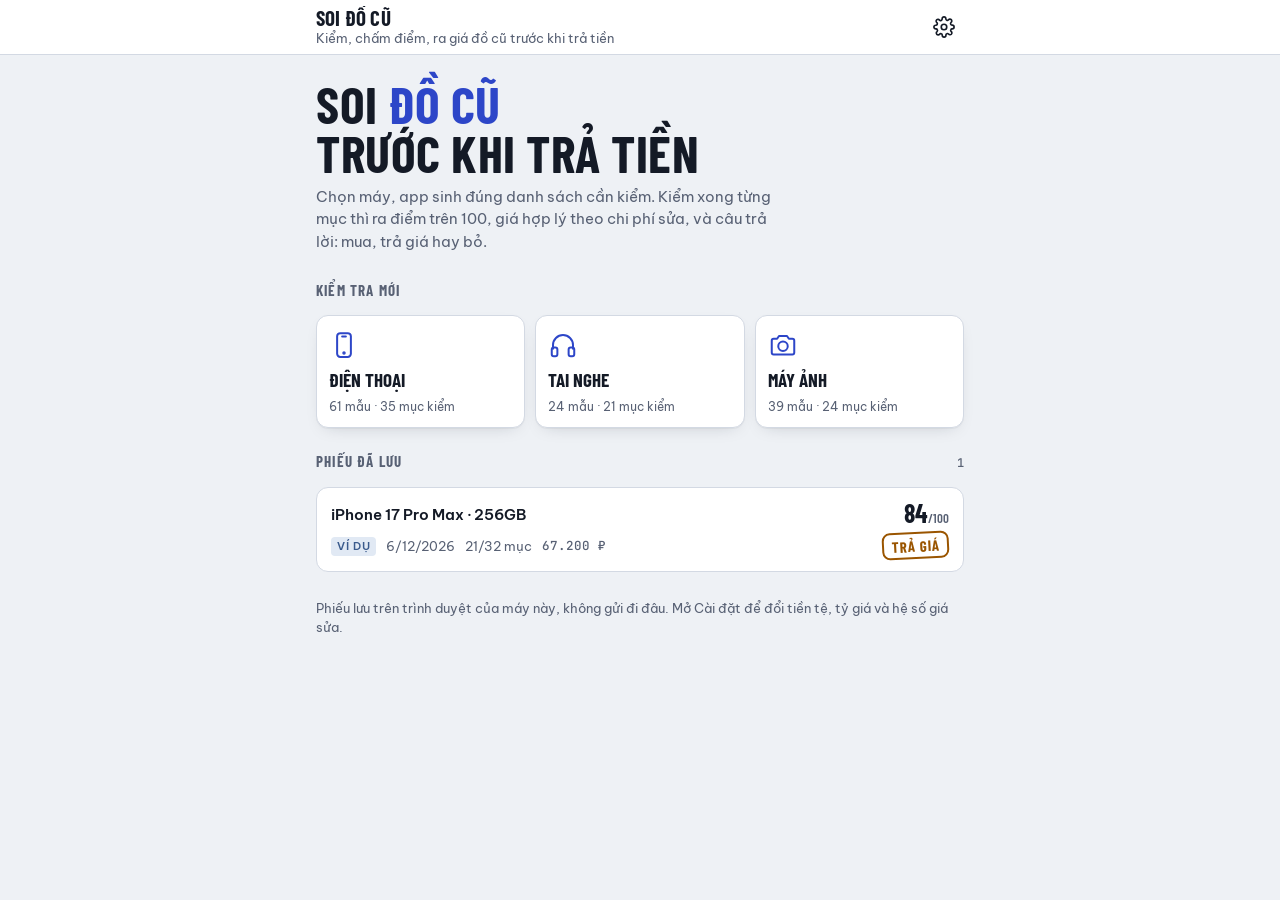
==== index.html @ 4ce39e89 "Initial commit" ====
<!doctype html>
<html lang="vi">
<head>
<meta charset="utf-8">
<meta name="viewport" content="width=device-width, initial-scale=1, viewport-fit=cover">
<meta name="theme-color" content="#FFFFFF" media="(prefers-color-scheme: light)">
<meta name="theme-color" content="#161C27" media="(prefers-color-scheme: dark)">
<meta name="description" content="Soi Đồ Cũ — kiểm điện thoại, tai nghe, máy ảnh cũ: chấm điểm 100, ra giá hợp lý theo chi phí sửa, nên mua hay không.">
<title>Soi Đồ Cũ</title>
<link rel="manifest" href="manifest.webmanifest">
<link rel="icon" type="image/png" sizes="192x192" href="icons/icon-192.png">
<link rel="apple-touch-icon" href="icons/apple-touch-icon.png">
<meta name="apple-mobile-web-app-capable" content="yes">
<style>:root{padding-top:env(safe-area-inset-top,0px);padding-bottom:env(safe-area-inset-bottom,0px)}</style>
<style>
@font-face{font-family:'Be Vietnam Pro';font-style:normal;font-weight:400;font-display:swap;src:url([data-uri]) format('woff2');unicode-range:U+0000-00FF,U+0131,U+0152-0153,U+02BB-02BC,U+02C6,U+02DA,U+02DC,U+0304,U+0308,U+0329,U+2000-206F,U+20AC,U+2122,U+2191,U+2193,U+2212,U+2215,U+FEFF,U+FFFD;}
@font-face{font-family:'Be Vietnam Pro';font-style:normal;font-weight:400;font-display:swap;src:url([data-uri]) format('woff2');unicode-range:U+0100-02BA,U+02BD-02C5,U+02C7-02CC,U+02CE-02D7,U+02DD-02FF,U+0304,U+0308,U+0329,U+1D00-1DBF,U+1E00-1E9F,U+1EF2-1EFF,U+2020,U+20A0-20AB,U+20AD-20C0,U+2113,U+2C60-2C7F,U+A720-A7FF;}
@font-face{font-family:'Be Vietnam Pro';font-style:normal;font-weight:400;font-display:swap;src:url([data-uri]) format('woff2');unicode-range:U+0102-0103,U+0110-0111,U+0128-0129,U+0168-0169,U+01A0-01A1,U+01AF-01B0,U+0300-0301,U+0303-0304,U+0308-0309,U+0323,U+0329,U+1EA0-1EF9,U+20AB;}
@font-face{font-family:'Be Vietnam Pro';font-style:normal;font-weight:500;font-display:swap;src:url([data-uri]) format('woff2');unicode-range:U+0000-00FF,U+0131,U+0152-0153,U+02BB-02BC,U+02C6,U+02DA,U+02DC,U+0304,U+0308,U+0329,U+2000-206F,U+20AC,U+2122,U+2191,U+2193,U+2212,U+2215,U+FEFF,U+FFFD;}
@font-face{font-family:'Be Vietnam Pro';font-style:normal;font-weight:500;font-display:swap;src:url([data-uri]) format('woff2');unicode-range:U+0102-0103,U+0110-0111,U+0128-0129,U+0168-0169,U+01A0-01A1,U+01AF-01B0,U+0300-0301,U+0303-0304,U+0308-0309,U+0323,U+0329,U+1EA0-1EF9,U+20AB;}
@font-face{font-family:'Be Vietnam Pro';font-style:normal;font-weight:600;font-display:swap;src:url([data-uri]) format('woff2');unicode-range:U+0000-00FF,U+0131,U+0152-0153,U+02BB-02BC,U+02C6,U+02DA,U+02DC,U+0304,U+0308,U+0329,U+2000-206F,U+20AC,U+2122,U+2191,U+2193,U+2212,U+2215,U+FEFF,U+FFFD;}
@font-face{font-family:'Be Vietnam Pro';font-style:normal;font-weight:600;font-display:swap;src:url([data-uri]) format('woff2');unicode-range:U+0102-0103,U+0110-0111,U+0128-0129,U+0168-0169,U+01A0-01A1,U+01AF-01B0,U+0300-0301,U+0303-0304,U+0308-0309,U+0323,U+0329,U+1EA0-1EF9,U+20AB;}
@font-face{font-family:'Be Vietnam Pro';font-style:normal;font-weight:700;font-display:swap;src:url([data-uri]) format('woff2');unicode-range:U+0000-00FF,U+0131,U+0152-0153,U+02BB-02BC,U+02C6,U+02DA,U+02DC,U+0304,U+0308,U+0329,U+2000-206F,U+20AC,U+2122,U+2191,U+2193,U+2212,U+2215,U+FEFF,U+FFFD;}
@font-face{font-family:'Be Vietnam Pro';font-style:normal;font-weight:700;font-display:swap;src:url([data-uri]) format('woff2');unicode-range:U+0100-02BA,U+02BD-02C5,U+02C7-02CC,U+02CE-02D7,U+02DD-02FF,U+0304,U+0308,U+0329,U+1D00-1DBF,U+1E00-1E9F,U+1EF2-1EFF,U+2020,U+20A0-20AB,U+20AD-20C0,U+2113,U+2C60-2C7F,U+A720-A7FF;}
@font-face{font-family:'Be Vietnam Pro';font-style:normal;font-weight:700;font-display:swap;src:url([data-uri]) format('woff2');unicode-range:U+0102-0103,U+0110-0111,U+0128-0129,U+0168-0169,U+01A0-01A1,U+01AF-01B0,U+0300-0301,U+0303-0304,U+0308-0309,U+0323,U+0329,U+1EA0-1EF9,U+20AB;}
@font-face{font-family:'Barlow Condensed';font-style:normal;font-weight:600;font-display:swap;src:url([data-uri]) format('woff2');unicode-range:U+0000-00FF,U+0131,U+0152-0153,U+02BB-02BC,U+02C6,U+02DA,U+02DC,U+0304,U+0308,U+0329,U+2000-206F,U+20AC,U+2122,U+2191,U+2193,U+2212,U+2215,U+FEFF,U+FFFD;}
@font-face{font-family:'Barlow Condensed';font-style:normal;font-weight:600;font-display:swap;src:url([data-uri]) format('woff2');unicode-range:U+0100-02BA,U+02BD-02C5,U+02C7-02CC,U+02CE-02D7,U+02DD-02FF,U+0304,U+0308,U+0329,U+1D00-1DBF,U+1E00-1E9F,U+1EF2-1EFF,U+2020,U+20A0-20AB,U+20AD-20C0,U+2113,U+2C60-2C7F,U+A720-A7FF;}
@font-face{font-family:'Barlow Condensed';font-style:normal;font-weight:600;font-display:swap;src:url([data-uri]) format('woff2');unicode-range:U+0102-0103,U+0110-0111,U+0128-0129,U+0168-0169,U+01A0-01A1,U+01AF-01B0,U+0300-0301,U+0303-0304,U+0308-0309,U+0323,U+0329,U+1EA0-1EF9,U+20AB;}
@font-face{font-family:'Barlow Condensed';font-style:normal;font-weight:700;font-display:swap;src:url([data-uri]) format('woff2');unicode-range:U+0000-00FF,U+0131,U+0152-0153,U+02BB-02BC,U+02C6,U+02DA,U+02DC,U+0304,U+0308,U+0329,U+2000-206F,U+20AC,U+2122,U+2191,U+2193,U+2212,U+2215,U+FEFF,U+FFFD;}
@font-face{font-family:'Barlow Condensed';font-style:normal;font-weight:700;font-display:swap;src:url([data-uri]) format('woff2');unicode-range:U+0100-02BA,U+02BD-02C5,U+02C7-02CC,U+02CE-02D7,U+02DD-02FF,U+0304,U+0308,U+0329,U+1D00-1DBF,U+1E00-1E9F,U+1EF2-1EFF,U+2020,U+20A0-20AB,U+20AD-20C0,U+2113,U+2C60-2C7F,U+A720-A7FF;}
@font-face{font-family:'Barlow Condensed';font-style:normal;font-weight:700;font-display:swap;src:url([data-uri]) format('woff2');unicode-range:U+0102-0103,U+0110-0111,U+0128-0129,U+0168-0169,U+01A0-01A1,U+01AF-01B0,U+0300-0301,U+0303-0304,U+0308-0309,U+0323,U+0329,U+1EA0-1EF9,U+20AB;}
@font-face{font-family:'JetBrains Mono';font-style:normal;font-weight:500;font-display:swap;src:url([data-uri]) format('woff2');unicode-range:U+0000-00FF,U+0131,U+0152-0153,U+02BB-02BC,U+02C6,U+02DA,U+02DC,U+0304,U+0308,U+0329,U+2000-206F,U+20AC,U+2122,U+2191,U+2193,U+2212,U+2215,U+FEFF,U+FFFD;}
@font-face{font-family:'JetBrains Mono';font-style:normal;font-weight:500;font-display:swap;src:url([data-uri]) format('woff2');unicode-range:U+0100-02BA,U+02BD-02C5,U+02C7-02CC,U+02CE-02D7,U+02DD-02FF,U+0304,U+0308,U+0329,U+1D00-1DBF,U+1E00-1E9F,U+1EF2-1EFF,U+2020,U+20A0-20AB,U+20AD-20C0,U+2113,U+2C60-2C7F,U+A720-A7FF;}
@font-face{font-family:'JetBrains Mono';font-style:normal;font-weight:500;font-display:swap;src:url([data-uri]) format('woff2');unicode-range:U+0102-0103,U+0110-0111,U+0128-0129,U+0168-0169,U+01A0-01A1,U+01AF-01B0,U+0300-0301,U+0303-0304,U+0308-0309,U+0323,U+0329,U+1EA0-1EF9,U+20AB;}
/* Bố cục: một cột hẹp như tờ phiếu kiểm trên bìa kẹp hồ sơ. Thanh trên cùng dính đầu trang (tên máy + các bước),
   thanh "phiếu" dính đáy luôn hiện điểm, giá hợp lý và con dấu kết luận. */
:root {
  --bg: #EEF1F5;
  --surface: #FFFFFF;
  --sunk: #E4E8EF;
  --ink: #141A26;
  --muted: #586174;
  --line: #D3D9E3;
  --accent: #2D46C8;
  --accent-ink: #FFFFFF;
  --accent-soft: #E2E7FB;
  --pass: #11744A;
  --pass-soft: #DCF1E6;
  --warn: #9A5500;
  --warn-soft: #FAEAD2;
  --stop: #BE2530;
  --stop-soft: #F8DDDF;
  --info: #3A5A8C;
  --info-soft: #E1E9F4;
  --shadow: 0 1px 0 rgba(20, 26, 38, .04), 0 6px 18px -10px rgba(20, 26, 38, .25);
  --f-display: 'Barlow Condensed', 'Arial Narrow', 'Roboto Condensed', system-ui, sans-serif;
  --f-body: 'Be Vietnam Pro', system-ui, -apple-system, 'Segoe UI', Roboto, sans-serif;
  --f-mono: 'JetBrains Mono', ui-monospace, 'SF Mono', Menlo, Consolas, monospace;
  --r: 12px;
  --gut-l: max(16px, env(safe-area-inset-left, 0px));
  --gut-r: max(16px, env(safe-area-inset-right, 0px));
}
@media (prefers-color-scheme: dark) {
  :root:not([data-theme="light"]) {
    --bg: #0E121A; --surface: #161C27; --sunk: #1D2431; --ink: #E6EAF2; --muted: #9BA5B7; --line: #2A3243;
    --accent: #93A4FF; --accent-ink: #0E121A; --accent-soft: #222B4C;
    --pass: #5ACF8E; --pass-soft: #15301F; --warn: #F1AA4E; --warn-soft: #3A2A13;
    --stop: #FF7D80; --stop-soft: #3E1A1D; --info: #93B3E8; --info-soft: #1A2538;
    --shadow: 0 1px 0 rgba(0, 0, 0, .3), 0 8px 22px -12px rgba(0, 0, 0, .7);
    color-scheme: dark;
  }
}
:root[data-theme="dark"] {
  --bg: #0E121A; --surface: #161C27; --sunk: #1D2431; --ink: #E6EAF2; --muted: #9BA5B7; --line: #2A3243;
  --accent: #93A4FF; --accent-ink: #0E121A; --accent-soft: #222B4C;
  --pass: #5ACF8E; --pass-soft: #15301F; --warn: #F1AA4E; --warn-soft: #3A2A13;
  --stop: #FF7D80; --stop-soft: #3E1A1D; --info: #93B3E8; --info-soft: #1A2538;
  --shadow: 0 1px 0 rgba(0, 0, 0, .3), 0 8px 22px -12px rgba(0, 0, 0, .7);
  color-scheme: dark;
}

* { box-sizing: border-box; }
[hidden] { display: none !important; }
html { -webkit-text-size-adjust: 100%; }
body {
  margin: 0; background: var(--bg); color: var(--ink);
  font: 15px/1.5 var(--f-body);
  -webkit-tap-highlight-color: transparent;
}
body::before {
  content: ""; position: fixed; inset: 0 0 auto; height: env(safe-area-inset-top, 0px); z-index: 30; background: var(--surface);
}
button, input, select, textarea { font: inherit; color: inherit; }
button { cursor: pointer; }
:focus-visible { outline: 2px solid var(--accent); outline-offset: 2px; }
a { color: var(--accent); }
h1, h2, h3 { text-wrap: balance; margin: 0; }
.mono { font-family: var(--f-mono); font-variant-numeric: tabular-nums; }
.num { font-variant-numeric: tabular-nums; }
.muted { color: var(--muted); }
.small { font-size: 13px; }
.ico { width: 22px; height: 22px; flex: none; fill: none; stroke: currentColor; stroke-width: 1.8; stroke-linecap: round; stroke-linejoin: round; }
.ico.sm { width: 18px; height: 18px; }

.wrap { max-width: 680px; margin: 0 auto; padding-left: var(--gut-l); padding-right: var(--gut-r); }

/* ---------- Thanh trên ---------- */
.appbar {
  position: sticky; top: env(safe-area-inset-top, 0px); z-index: 20;
  background: var(--surface); border-bottom: 1px solid var(--line);
}
.appbar .row { display: flex; align-items: center; gap: 8px; min-height: 54px; }
.appbar .ttl { flex: 1; min-width: 0; }
.appbar h1 { font: 700 21px/1.1 var(--f-display); letter-spacing: .01em; text-transform: uppercase; white-space: nowrap; overflow: hidden; text-overflow: ellipsis; }
.appbar .sub { font-size: 12.5px; color: var(--muted); white-space: nowrap; overflow: hidden; text-overflow: ellipsis; }
.iconbtn {
  display: inline-grid; place-items: center; width: 40px; height: 40px; border-radius: 10px;
  border: 0; background: transparent; color: var(--ink);
}
.iconbtn:hover { background: var(--sunk); }

.tabs { display: grid; grid-template-columns: repeat(4, minmax(0, 1fr)); gap: 4px; padding-bottom: 8px; }
.tab {
  border: 0; background: transparent; padding: 6px 2px 5px; border-radius: 8px; min-width: 0;
  font-weight: 600; font-size: 13.5px; line-height: 1.2; color: var(--muted);
  display: flex; flex-direction: column; align-items: center; justify-content: center; gap: 2px; position: relative;
}
.tab .lb { white-space: nowrap; overflow: hidden; text-overflow: ellipsis; max-width: 100%; }
.tab .cnt { font: 500 11px/1.2 var(--f-mono); color: var(--muted); }
.tab .cnt.none { visibility: hidden; }
.tab[aria-selected="true"] { background: var(--accent-soft); color: var(--accent); }
.tab[aria-selected="true"] .cnt { color: var(--accent); }
.tab .dot { position: absolute; top: 5px; right: 8px; width: 7px; height: 7px; border-radius: 50%; background: var(--stop); }

main { padding-block: 16px 132px; }
.stack { display: flex; flex-direction: column; gap: 14px; }
.sect-h { display: flex; align-items: baseline; justify-content: space-between; gap: 12px; margin: 10px 0 2px; }
.sect-h h2 { font: 700 15px/1.2 var(--f-display); text-transform: uppercase; letter-spacing: .08em; color: var(--muted); }
.sect-h .prog { font: 500 12px var(--f-mono); color: var(--muted); }

/* ---------- Trang đầu ---------- */
.hero { padding-block: 8px 4px; }
.brand { font: 700 40px/0.95 var(--f-display); text-transform: uppercase; letter-spacing: .01em; }
.brand em { font-style: normal; color: var(--accent); }
.lede { margin: 8px 0 0; color: var(--muted); max-width: 46ch; }
.cats { display: grid; grid-template-columns: repeat(3, minmax(0, 1fr)); gap: 10px; }
.cat {
  display: flex; flex-direction: column; align-items: flex-start; gap: 10px; text-align: left;
  padding: 14px 12px 12px; border-radius: var(--r); border: 1px solid var(--line); background: var(--surface); box-shadow: var(--shadow);
}
.cat .ico { width: 30px; height: 30px; color: var(--accent); stroke-width: 1.6; }
.cat b { font: 700 19px/1 var(--f-display); text-transform: uppercase; }
.cat span { font-size: 12px; color: var(--muted); line-height: 1.35; }
.cat:hover { border-color: var(--accent); }

.slip {
  display: grid; grid-template-columns: minmax(0, 1fr) auto; gap: 4px 12px; align-items: center;
  padding: 12px 14px; border-radius: var(--r); background: var(--surface); border: 1px solid var(--line); text-align: left; width: 100%;
}
.slip .nm { font-weight: 600; min-width: 0; overflow: hidden; text-overflow: ellipsis; white-space: nowrap; }
.slip .meta { font-size: 12.5px; color: var(--muted); grid-column: 1; display: flex; flex-wrap: wrap; gap: 4px 10px; }
.slip .right { grid-row: 1 / span 2; grid-column: 2; display: flex; flex-direction: column; align-items: flex-end; gap: 6px; }
.slip .score { font: 700 26px/1 var(--f-display); }
.slip .score small { font-size: 13px; color: var(--muted); font-weight: 600; }
.tag-ex { font-size: 11px; font-weight: 600; text-transform: uppercase; letter-spacing: .06em; color: var(--info); background: var(--info-soft); padding: 1px 6px; border-radius: 4px; }
.empty { padding: 18px; border: 1px dashed var(--line); border-radius: var(--r); color: var(--muted); text-align: center; }

/* ---------- Ô nhập ---------- */
.field { display: flex; flex-direction: column; gap: 6px; }
.field > label, .lbl { font-size: 13px; font-weight: 600; color: var(--muted); }
.inp, select.inp, textarea.inp {
  width: 100%; min-width: 0; padding: 10px 12px; border-radius: 10px; border: 1px solid var(--line); background: var(--surface);
  font-size: 16px; line-height: 1.35;
}
textarea.inp { resize: vertical; min-height: 92px; }
.inp:focus { border-color: var(--accent); outline: none; box-shadow: 0 0 0 3px var(--accent-soft); }
.inp.mono { font-family: var(--f-mono); letter-spacing: .02em; }
.grid2 { display: grid; grid-template-columns: repeat(2, minmax(0, 1fr)); gap: 12px; }
@media (max-width: 420px) { .grid2.tight { grid-template-columns: 1fr; } }
.hint { font-size: 12.5px; color: var(--muted); }
.panel { background: var(--surface); border: 1px solid var(--line); border-radius: var(--r); padding: 14px; display: flex; flex-direction: column; gap: 12px; }
.panel h3 { font: 700 16px/1.2 var(--f-display); text-transform: uppercase; letter-spacing: .06em; }
.decode { border-radius: 10px; padding: 10px 12px; font-size: 13.5px; display: flex; flex-direction: column; gap: 3px; }
.decode b { font-weight: 600; }
.links { display: flex; flex-wrap: wrap; gap: 8px; }
.chiplink { font-size: 13px; font-weight: 600; text-decoration: none; padding: 6px 10px; border-radius: 99px; border: 1px solid var(--line); background: var(--surface); color: var(--ink); display: inline-flex; align-items: center; gap: 6px; }
.chiplink:hover { border-color: var(--accent); color: var(--accent); }

.tone-pass { background: var(--pass-soft); color: var(--pass); }
.tone-warn { background: var(--warn-soft); color: var(--warn); }
.tone-stop { background: var(--stop-soft); color: var(--stop); }
.tone-info { background: var(--info-soft); color: var(--info); }
.note { border-radius: 10px; padding: 9px 12px; font-size: 13.5px; }
.note b { font-weight: 600; }

/* ---------- Mục kiểm tra ---------- */
.item { background: var(--surface); border: 1px solid var(--line); border-radius: var(--r); padding: 12px 14px; display: flex; flex-direction: column; gap: 9px; }
.item.done { border-color: color-mix(in srgb, var(--line) 60%, var(--pass)); }
.item.bad { border-color: var(--stop); }
.item.na { opacity: .6; }
.item-h { display: flex; gap: 10px; align-items: flex-start; }
.item-h h3 { font: 600 15.5px/1.35 var(--f-body); flex: 1; min-width: 0; }
.item-h .w { font: 500 11.5px var(--f-mono); color: var(--muted); padding-top: 3px; white-space: nowrap; }
.path { font: 500 12px/1.5 var(--f-mono); color: var(--info); background: var(--info-soft); padding: 4px 8px; border-radius: 6px; align-self: flex-start; max-width: 100%; overflow-wrap: anywhere; }
.how { font-size: 14px; margin: 0; }
.pass { font-size: 13.5px; color: var(--muted); margin: 0; }
.pass b { color: var(--pass); font-weight: 600; }
.levels { display: flex; flex-wrap: wrap; gap: 6px; }
.lv {
  border: 1px solid var(--line); background: var(--surface); border-radius: 99px; padding: 6px 12px;
  font-size: 13.5px; font-weight: 500; line-height: 1.3; text-align: left;
}
.lv:hover { border-color: var(--muted); }
.lv[aria-pressed="true"].t-pass { background: var(--pass); border-color: var(--pass); color: var(--surface); }
.lv[aria-pressed="true"].t-warn { background: var(--warn); border-color: var(--warn); color: var(--surface); }
.lv[aria-pressed="true"].t-stop { background: var(--stop); border-color: var(--stop); color: var(--surface); }
.lvnote { font-size: 13px; }
.item-f { display: flex; flex-wrap: wrap; align-items: center; gap: 6px 14px; }
.linkbtn { border: 0; background: none; padding: 2px 0; font-size: 13px; font-weight: 600; color: var(--accent); display: inline-flex; align-items: center; gap: 5px; }
.linkbtn.muted { color: var(--muted); }
.toolbtn { border: 1px solid var(--accent); color: var(--accent); background: var(--accent-soft); border-radius: 8px; padding: 6px 10px; font-size: 13px; font-weight: 600; display: inline-flex; align-items: center; gap: 6px; }
.inrow { display: flex; gap: 10px; flex-wrap: wrap; }
.inrow .field { flex: 1 1 130px; }
.unit { position: relative; }
.unit .inp { padding-right: 46px; }
.unit span { position: absolute; right: 12px; top: 50%; transform: translateY(-50%); color: var(--muted); font-size: 13px; pointer-events: none; }
.ko-banner { border-radius: var(--r); padding: 12px 14px; background: var(--stop); color: var(--surface); display: flex; flex-direction: column; gap: 4px; }
.ko-banner b { font: 700 20px/1.1 var(--f-display); text-transform: uppercase; letter-spacing: .04em; }

/* ---------- Kết quả ---------- */
.verdict { display: grid; grid-template-columns: auto minmax(0, 1fr); gap: 14px; align-items: center; }
.stamp {
  font: 700 26px/1 var(--f-display); text-transform: uppercase; letter-spacing: .06em;
  padding: 10px 14px 8px; border: 3px solid currentColor; border-radius: 8px; transform: rotate(-4deg);
  box-shadow: inset 0 0 0 2px var(--surface), inset 0 0 0 3.5px currentColor; background: var(--surface); white-space: nowrap;
}
.stamp.sm { font-size: 15px; padding: 5px 8px 3px; border-width: 2px; box-shadow: none; transform: rotate(-3deg); }
.c-pass { color: var(--pass); } .c-warn { color: var(--warn); } .c-stop { color: var(--stop); } .c-info { color: var(--info); }
.verdict p { margin: 0; }
.verdict .vt { font-weight: 600; font-size: 16px; }
.scoreline { display: grid; grid-template-columns: auto minmax(0, 1fr); gap: 16px; align-items: center; }
.bignum { font: 700 64px/0.9 var(--f-display); letter-spacing: -.01em; }
.bignum small { font-size: 22px; color: var(--muted); }
.grade { font: 700 20px/1.1 var(--f-display); text-transform: uppercase; letter-spacing: .04em; }
.bar { height: 8px; border-radius: 99px; background: var(--sunk); overflow: hidden; }
.bar i { display: block; height: 100%; background: var(--accent); border-radius: 99px; }
.axes { display: grid; grid-template-columns: repeat(2, minmax(0, 1fr)); gap: 10px; }
.axis { border-radius: 10px; background: var(--sunk); padding: 10px 12px; display: flex; flex-direction: column; gap: 2px; }
.axis .k { font-size: 12px; color: var(--muted); font-weight: 600; }
.axis .v { font: 700 22px/1.1 var(--f-display); text-transform: uppercase; }
.axis .d { font-size: 12.5px; color: var(--muted); }
.ledger { width: 100%; border-collapse: collapse; font-size: 14px; }
.ledger td { padding: 7px 0; border-bottom: 1px solid var(--line); vertical-align: top; }
.ledger td:last-child { text-align: right; white-space: nowrap; padding-left: 12px; font-family: var(--f-mono); font-variant-numeric: tabular-nums; font-size: 13.5px; }
.ledger .sub td { padding: 5px 0 5px 14px; font-size: 13px; color: var(--muted); border-bottom: 1px dashed var(--line); }
.ledger .sub td:last-child { font-size: 12.5px; }
.ledger .tot td { border-bottom: 0; padding-top: 10px; font-weight: 700; font-size: 16px; }
.ledger .tot td:last-child { font-size: 17px; }
.ledger td.more { text-align: left; font-family: var(--f-body); }
.ledger .why { display: block; font-size: 12px; color: var(--muted); }
.ledger button.edit { border: 0; background: none; padding: 0 0 0 6px; color: var(--accent); font-size: 12px; font-weight: 600; }
.offers { display: grid; grid-template-columns: repeat(2, minmax(0, 1fr)); gap: 10px; }
.offer { border-radius: 10px; padding: 10px 12px; border: 1px solid var(--line); }
.offer .k { font-size: 12px; color: var(--muted); font-weight: 600; }
.offer .v { font: 600 19px/1.25 var(--f-mono); font-variant-numeric: tabular-nums; }
.script { white-space: pre-wrap; font-size: 14px; background: var(--sunk); border-radius: 10px; padding: 10px 12px; margin: 0; }
.btnrow { display: flex; flex-wrap: wrap; gap: 8px; }
.btn { border: 1px solid var(--line); background: var(--surface); border-radius: 10px; padding: 9px 14px; font-weight: 600; font-size: 14px; display: inline-flex; align-items: center; gap: 8px; }
.btn.primary { background: var(--accent); border-color: var(--accent); color: var(--accent-ink); }
.btn.danger { color: var(--stop); }
.btn:disabled { opacity: .5; cursor: default; }
.list-plain { margin: 0; padding-left: 18px; display: flex; flex-direction: column; gap: 3px; font-size: 14px; }

/* ---------- Thanh phiếu dưới đáy ---------- */
.ticket {
  position: fixed; left: 0; right: 0; bottom: 0; z-index: 20;
  background: var(--surface); border-top: 1px solid var(--line); box-shadow: 0 -8px 24px -18px rgba(0, 0, 0, .5);
  padding-bottom: env(safe-area-inset-bottom, 0px);
}
.ticket .row { display: flex; align-items: center; gap: 12px; padding-block: 10px; width: 100%; border: 0; background: none; text-align: left; }
.ticket .sc { font: 700 34px/1 var(--f-display); min-width: 52px; }
.ticket .sc small { font-size: 13px; color: var(--muted); }
.ticket .mid { flex: 1; min-width: 0; display: flex; flex-direction: column; }
.ticket .mid .k { font-size: 11.5px; color: var(--muted); font-weight: 600; text-transform: uppercase; letter-spacing: .06em; }
.ticket .mid .v { font: 600 17px/1.2 var(--f-mono); font-variant-numeric: tabular-nums; white-space: nowrap; overflow: hidden; text-overflow: ellipsis; }
.ticket .stamp { flex: none; }

/* ---------- Công cụ (toàn màn hình) ---------- */
.sheet {
  position: fixed; inset: 0; z-index: 50; background: var(--bg); overflow-y: auto;
  padding-top: env(safe-area-inset-top, 0px); padding-bottom: env(safe-area-inset-bottom, 0px);
}
.sheet .appbar { top: 0; }
.sheet .body { padding-block: 16px 40px; display: flex; flex-direction: column; gap: 14px; }
.fill {
  position: fixed; inset: 0; z-index: 60; display: flex; align-items: flex-end; justify-content: center;
  padding: 0 var(--gut-r) calc(24px + env(safe-area-inset-bottom, 0px)) var(--gut-l); touch-action: none; user-select: none;
}
.fill .cap { font-size: 13px; padding: 6px 12px; border-radius: 99px; background: rgba(0, 0, 0, .55); color: #fff; text-align: center; }
.touchgrid { position: fixed; inset: 0; z-index: 60; display: grid; touch-action: none; background: var(--bg); }
.touchgrid i { border: 1px solid var(--line); }
.touchgrid i.on { background: var(--pass); border-color: var(--pass); }
.touchgrid .cap { position: fixed; left: 50%; bottom: calc(18px + env(safe-area-inset-bottom, 0px)); transform: translateX(-50%); z-index: 2; font-size: 13px; padding: 6px 12px; border-radius: 99px; background: var(--ink); color: var(--bg); white-space: nowrap; }
.touchgrid .x { position: fixed; top: calc(10px + env(safe-area-inset-top, 0px)); right: calc(10px + env(safe-area-inset-right, 0px)); z-index: 2; background: var(--ink); color: var(--bg); border-radius: 50%; }
.meter { height: 14px; border-radius: 99px; background: var(--sunk); overflow: hidden; }
.meter i { display: block; height: 100%; width: 0; background: var(--pass); transition: width .08s linear; }
.video { width: 100%; max-width: 100%; aspect-ratio: 3 / 4; object-fit: cover; background: #000; border-radius: var(--r); }
.canvasbox { width: 100%; max-width: 100%; border-radius: var(--r); background: #000; display: block; }
.kv { display: grid; grid-template-columns: minmax(0, 40%) minmax(0, 1fr); gap: 6px 12px; font-size: 14px; }
.kv dt { color: var(--muted); }
.kv dd { margin: 0; font-family: var(--f-mono); font-size: 13.5px; overflow-wrap: anywhere; }
.compass { width: 150px; height: 150px; border-radius: 50%; border: 2px solid var(--line); margin: 0 auto; position: relative; background: var(--surface); }
.compass i { position: absolute; left: 50%; top: 10px; bottom: 50%; width: 4px; margin-left: -2px; background: var(--stop); border-radius: 2px; transform-origin: 50% 100%; }
.toast {
  position: fixed; left: 50%; bottom: calc(96px + env(safe-area-inset-bottom, 0px)); transform: translateX(-50%); z-index: 70;
  background: var(--ink); color: var(--bg); padding: 8px 14px; border-radius: 99px; font-size: 14px; font-weight: 500; white-space: nowrap;
}
.confirm { display: flex; flex-wrap: wrap; gap: 8px; align-items: center; font-size: 13.5px; }

@media (min-width: 560px) {
  .brand { font-size: 52px; }
  .bignum { font-size: 76px; }
}
@media (prefers-reduced-motion: reduce) {
  * { transition: none !important; animation: none !important; }
}

</style>
</head>
<body>
<svg width="0" height="0" style="position:absolute" aria-hidden="true">
  <symbol id="i-phone" viewBox="0 0 24 24"><rect x="6.5" y="2.5" width="11" height="19" rx="2.5"/><path d="M10.5 5.2h3"/><circle cx="12" cy="18.3" r=".6"/></symbol>
  <symbol id="i-headphones" viewBox="0 0 24 24"><path d="M4 15v-3a8 8 0 0 1 16 0v3"/><rect x="3" y="14" width="4.5" height="7" rx="1.6"/><rect x="16.5" y="14" width="4.5" height="7" rx="1.6"/></symbol>
  <symbol id="i-camera" viewBox="0 0 24 24"><path d="M3 8.5A1.5 1.5 0 0 1 4.5 7h2.8l1.5-2.2h6.4L16.7 7h2.8A1.5 1.5 0 0 1 21 8.5v9.5a1.5 1.5 0 0 1-1.5 1.5h-15A1.5 1.5 0 0 1 3 18z"/><circle cx="12" cy="13" r="3.8"/></symbol>
  <symbol id="i-back" viewBox="0 0 24 24"><path d="M15 5l-7 7 7 7"/></symbol>
  <symbol id="i-x" viewBox="0 0 24 24"><path d="M6 6l12 12M18 6L6 18"/></symbol>
  <symbol id="i-gear" viewBox="0 0 24 24"><circle cx="12" cy="12" r="3"/><path d="M19.4 15a1.6 1.6 0 0 0 .3 1.8l.1.1a2 2 0 1 1-2.8 2.8l-.1-.1a1.6 1.6 0 0 0-1.8-.3 1.6 1.6 0 0 0-1 1.5V21a2 2 0 1 1-4 0v-.1a1.6 1.6 0 0 0-1-1.5 1.6 1.6 0 0 0-1.8.3l-.1.1a2 2 0 1 1-2.8-2.8l.1-.1a1.6 1.6 0 0 0 .3-1.8 1.6 1.6 0 0 0-1.5-1H3a2 2 0 1 1 0-4h.1a1.6 1.6 0 0 0 1.5-1 1.6 1.6 0 0 0-.3-1.8l-.1-.1a2 2 0 1 1 2.8-2.8l.1.1a1.6 1.6 0 0 0 1.8.3H9a1.6 1.6 0 0 0 1-1.5V3a2 2 0 1 1 4 0v.1a1.6 1.6 0 0 0 1 1.5 1.6 1.6 0 0 0 1.8-.3l.1-.1a2 2 0 1 1 2.8 2.8l-.1.1a1.6 1.6 0 0 0-.3 1.8V9a1.6 1.6 0 0 0 1.5 1H21a2 2 0 1 1 0 4h-.1a1.6 1.6 0 0 0-1.5 1z"/></symbol>
  <symbol id="i-tool" viewBox="0 0 24 24"><path d="M14.5 3.5a5 5 0 0 0-4.6 6.9L3.7 16.6a1.9 1.9 0 0 0 0 2.7l1 1a1.9 1.9 0 0 0 2.7 0l6.2-6.2a5 5 0 0 0 6.9-4.6l-2.9 2.9-3-.8-.8-3z"/></symbol>
  <symbol id="i-copy" viewBox="0 0 24 24"><rect x="8.5" y="8.5" width="12" height="12" rx="2"/><path d="M15.5 8.5V5a1.5 1.5 0 0 0-1.5-1.5H5A1.5 1.5 0 0 0 3.5 5v9A1.5 1.5 0 0 0 5 15.5h3.5"/></symbol>
  <symbol id="i-plus" viewBox="0 0 24 24"><path d="M12 5v14M5 12h14"/></symbol>
  <symbol id="i-trash" viewBox="0 0 24 24"><path d="M4 7h16M9.5 7V4.5h5V7M6.5 7l1 13h9l1-13"/></symbol>
  <symbol id="i-ext" viewBox="0 0 24 24"><path d="M14 4h6v6M20 4l-9 9M18 14v5a1 1 0 0 1-1 1H5a1 1 0 0 1-1-1V7a1 1 0 0 1 1-1h5"/></symbol>
  <symbol id="i-check" viewBox="0 0 24 24"><path d="M5 12.5l4.5 4.5L19 7.5"/></symbol>
  <symbol id="i-chev" viewBox="0 0 24 24"><path d="M9 6l6 6-6 6"/></symbol>
</svg>
<div id="app"></div>
<div id="layer"></div>
<div id="toast" class="toast" role="status" aria-live="polite" hidden></div>

<script>
(function () {
'use strict';
const APP_VERSION = '0.1.0';
const IS_PWA = true;
// ===== Dữ liệu dùng chung: mức chấm, hạng, đường cong giá, khấu hao, tiền tệ =====
// Mỗi mục kiểm tra có danh sách "mức" (levels). f = hệ số điểm (1 = đủ điểm, 0 = mất hết điểm của mục).
// ko = true  → loại trực tiếp (không mua, không định giá).
// cap = N     → điểm tổng tối đa N dù các mục khác tốt (vd. màn vỡ thì tối đa hạng Khá).

const LV = {
  std: [
    { id: 'ok', label: 'Tốt', f: 1 },
    { id: 'minor', label: 'Hơi kém', f: 0.7 },
    { id: 'major', label: 'Lỗi rõ', f: 0.3 },
    { id: 'bad', label: 'Hỏng', f: 0 }
  ],
  cosmetic: [
    { id: 'ok', label: 'Như mới', f: 1 },
    { id: 'minor', label: 'Xước nhẹ', f: 0.75 },
    { id: 'major', label: 'Xước rõ, móp', f: 0.4 },
    { id: 'bad', label: 'Nứt, vỡ, móp nặng', f: 0.1 }
  ],
  box: [
    { id: 'ok', label: 'Đủ hộp, cáp, hoá đơn', f: 1 },
    { id: 'minor', label: 'Có hộp, thiếu giấy tờ', f: 0.6 },
    { id: 'major', label: 'Chỉ có máy', f: 0.25 }
  ],
  warranty: [
    { id: 'ok', label: 'Còn ≥ 6 tháng', f: 1 },
    { id: 'minor', label: 'Còn < 6 tháng', f: 0.75 },
    { id: 'major', label: 'Hết / không rõ', f: 0.5 }
  ]
};

function gate(okLabel, badLabel, badNote) {
  return [
    { id: 'ok', label: okLabel || 'Đạt', f: 1 },
    { id: 'bad', label: badLabel || 'Không đạt', f: 0, ko: true, note: badNote || '' }
  ];
}

// Hạng tình trạng theo điểm. Dải 95/85/70/50 bám theo thang của các sàn (Back Market, Swappa)
// và bản nháp "Wear Index" (A 85–100, B 70–84, C 50–69).
const GRADES = [
  { min: 95, id: 'S', name: 'Như mới', tone: 'pass' },
  { min: 85, id: 'A', name: 'Rất tốt', tone: 'pass' },
  { min: 70, id: 'B', name: 'Tốt', tone: 'info' },
  { min: 50, id: 'C', name: 'Khá', tone: 'warn' },
  { min: 0, id: 'D', name: 'Kém, cần sửa', tone: 'stop' }
];

// Hệ số ngoại hình: điểm ngoại hình → hệ số nhân vào giá tham chiếu.
// Giá tham chiếu = giá máy cũ đẹp, đủ chức năng (khoảng 85 điểm ngoại hình) → hệ số 1.
// Khoảng cách Fair ↔ Excellent ≈ 10% (Back Market, refurb.me). Sửa được khi có dữ liệu thật.
const COS_CURVE = [[0, 0.80], [40, 0.86], [55, 0.90], [70, 0.95], [85, 1.00], [95, 1.03], [100, 1.04]];

// Hạng ngoại hình kiểu CTIA (chữ cái), tách khỏi tình trạng chức năng.
const COS_GRADES = [
  { min: 90, id: 'A', name: 'Như mới' },
  { min: 75, id: 'B', name: 'Hao mòn nhẹ' },
  { min: 55, id: 'C', name: 'Hao mòn rõ' },
  { min: 0, id: 'D', name: 'Hư hại nặng' }
];

// Khấu hao thô theo năm tuổi (so với giá lúc ra mắt), chỉ dùng khi chưa có giá thị trường.
// Điện thoại: theo báo cáo BankMyCell/SellCell (iPhone giữ giá tốt hơn Android).
// Máy ảnh: theo chỉ số MPB (mirrorless mất ~17%/3 năm ở Mỹ, DSLR ~35%) và khảo sát Minna Camera.
const RETENTION = {
  phone_apple: [[0, 0.85], [1, 0.75], [2, 0.62], [3, 0.52], [4, 0.43], [5, 0.35], [7, 0.25]],
  phone_android: [[0, 0.75], [1, 0.55], [2, 0.40], [3, 0.30], [4, 0.22], [5, 0.17], [7, 0.10]],
  headphones: [[0, 0.75], [1, 0.60], [2, 0.48], [3, 0.38], [4, 0.30], [5, 0.24]],
  camera_mirrorless: [[0, 0.85], [1, 0.78], [2, 0.70], [3, 0.64], [4, 0.58], [5, 0.53], [8, 0.42]],
  camera_dslr: [[0, 0.75], [1, 0.60], [2, 0.50], [3, 0.43], [4, 0.37], [5, 0.32], [8, 0.22]]
};

const CURRENCIES = {
  RUB: { symbol: '₽', name: 'Rúp', step: 100, bigStep: 500, locale: 'vi-VN', after: true },
  VND: { symbol: '₫', name: 'Đồng', step: 50000, bigStep: 100000, locale: 'vi-VN', after: true },
  USD: { symbol: '$', name: 'Đô la', step: 1, bigStep: 5, locale: 'en-US', after: false }
};

// Kết luận theo tỉ lệ giá người bán đòi (A) / giá hợp lý (F).
// A ≤ F: mua. F < A ≤ F / tỉ lệ chốt: trả giá. Cao hơn nữa: bỏ.
// Tỉ lệ chốt 0,73 = giá chốt trung bình / giá rao trên eBay (NBER, 25 triệu cuộc trả giá).
const VERDICTS = {
  stop: { code: 'stop', stamp: 'Không mua', tone: 'stop' },
  great: { code: 'great', stamp: 'Giá tốt', tone: 'pass', title: 'Rẻ hơn giá hợp lý, mua được' },
  buy: { code: 'buy', stamp: 'Mua được', tone: 'pass', title: 'Giá hợp lý' },
  haggle: { code: 'haggle', stamp: 'Trả giá', tone: 'warn', title: 'Cao hơn giá hợp lý, trả giá rồi mới mua' },
  walk: { code: 'walk', stamp: 'Bỏ', tone: 'stop', title: 'Đắt quá: trả giá thành công cũng khó về mức hợp lý' },
  pending: { code: 'pending', stamp: 'Chưa xong', tone: 'info', title: 'Còn mục bắt buộc chưa kiểm' }
};

// Liên kết tìm giá tham khảo (mở trang tìm kiếm, app không tự thu thập dữ liệu).
const MARKET_LINKS = [
  { id: 'avito', name: 'Avito', url: q => 'https://www.avito.ru/all?q=' + encodeURIComponent(q) },
  { id: 'chotot', name: 'Chợ Tốt', url: q => 'https://www.chotot.com/mua-ban?q=' + encodeURIComponent(q) },
  { id: 'ebay', name: 'eBay (đã bán)', url: q => 'https://www.ebay.com/sch/i.html?_nkw=' + encodeURIComponent(q) + '&LH_Sold=1&LH_Complete=1' }
];

const DEFAULT_SETTINGS = {
  currency: 'RUB',
  usdRub: 82,             // 1 USD = ? RUB (tự sửa theo tỷ giá đang dùng)
  rubVnd: 296,            // 1 RUB = ? VND (mặc định theo 71.000 ₽ ≈ 21 triệu ₫)
  repairFactor: 0.8,      // giá sửa ở tiệm so với bảng giá hãng (Apple, Sony...)
  listingDiscount: 5,     // giá rao thường cao hơn giá chốt (%)
  closeRatio: 0.73,       // giá chốt / giá rao khi trả giá thành công
  margin: 0               // biên an toàn thêm khi mua của người lạ (%)
};

// ===== Điện thoại =====
// Danh mục máy: thông tin dùng để sinh đúng mục kiểm tra (Face ID hay Touch ID, nút Tác vụ, số chu kỳ pin...).
// usd = giá ra mắt ở Mỹ (chỉ để gợi ý khi ước tính khấu hao). screen = [rộng, cao, tỉ lệ điểm ảnh] trong Safari.
// esim: 'us' = bản Mỹ (LL) chỉ eSIM; '17' = chỉ eSIM ở 12 thị trường; 'all' = chỉ eSIM mọi nơi.

const PHONE_MODELS = [
  // --- Apple ---
  { id: 'ip-se2', brand: 'apple', name: 'iPhone SE (thế hệ 2)', year: 2020, usd: 399, touchId: true, parts: 'battery', truetone: true, zoom: ['1×'], screen: [375, 667, 2] },
  { id: 'ip-11', brand: 'apple', name: 'iPhone 11', year: 2019, usd: 699, faceId: true, parts: 'bd', truetone: true, zoom: ['0.5×', '1×'], screen: [414, 896, 2] },
  { id: 'ip-11p', brand: 'apple', name: 'iPhone 11 Pro', year: 2019, usd: 999, faceId: true, oled: true, parts: 'bd', truetone: true, zoom: ['0.5×', '1×', '2×'], screen: [375, 812, 3] },
  { id: 'ip-11pm', brand: 'apple', name: 'iPhone 11 Pro Max', year: 2019, usd: 1099, faceId: true, oled: true, parts: 'bd', truetone: true, zoom: ['0.5×', '1×', '2×'], screen: [414, 896, 3] },
  { id: 'ip-12m', brand: 'apple', name: 'iPhone 12 mini', year: 2020, usd: 699, faceId: true, oled: true, parts: 'full', truetone: true, magsafe: true, zoom: ['0.5×', '1×'], screen: [375, 812, 3] },
  { id: 'ip-12', brand: 'apple', name: 'iPhone 12', year: 2020, usd: 799, faceId: true, oled: true, parts: 'full', truetone: true, magsafe: true, zoom: ['0.5×', '1×'], screen: [390, 844, 3] },
  { id: 'ip-12p', brand: 'apple', name: 'iPhone 12 Pro', year: 2020, usd: 999, faceId: true, oled: true, parts: 'full', truetone: true, magsafe: true, zoom: ['0.5×', '1×', '2×'], screen: [390, 844, 3] },
  { id: 'ip-12pm', brand: 'apple', name: 'iPhone 12 Pro Max', year: 2020, usd: 1099, faceId: true, oled: true, parts: 'full', truetone: true, magsafe: true, zoom: ['0.5×', '1×', '2.5×'], screen: [428, 926, 3] },
  { id: 'ip-se3', brand: 'apple', name: 'iPhone SE (thế hệ 3)', year: 2022, usd: 429, touchId: true, parts: 'battery', truetone: true, zoom: ['1×'], screen: [375, 667, 2] },
  { id: 'ip-13m', brand: 'apple', name: 'iPhone 13 mini', year: 2021, usd: 699, faceId: true, oled: true, parts: 'full', truetone: true, magsafe: true, zoom: ['0.5×', '1×'], screen: [375, 812, 3] },
  { id: 'ip-13', brand: 'apple', name: 'iPhone 13', year: 2021, usd: 799, faceId: true, oled: true, parts: 'full', truetone: true, magsafe: true, zoom: ['0.5×', '1×'], screen: [390, 844, 3] },
  { id: 'ip-13p', brand: 'apple', name: 'iPhone 13 Pro', year: 2021, usd: 999, faceId: true, oled: true, parts: 'full', truetone: true, magsafe: true, zoom: ['0.5×', '1×', '3×'], screen: [390, 844, 3] },
  { id: 'ip-13pm', brand: 'apple', name: 'iPhone 13 Pro Max', year: 2021, usd: 1099, faceId: true, oled: true, parts: 'full', truetone: true, magsafe: true, zoom: ['0.5×', '1×', '3×'], screen: [428, 926, 3] },
  { id: 'ip-14', brand: 'apple', name: 'iPhone 14', year: 2022, usd: 799, faceId: true, oled: true, parts: 'full', truetone: true, magsafe: true, esim: 'us', zoom: ['0.5×', '1×'], screen: [390, 844, 3] },
  { id: 'ip-14pl', brand: 'apple', name: 'iPhone 14 Plus', year: 2022, usd: 899, faceId: true, oled: true, parts: 'full', truetone: true, magsafe: true, esim: 'us', zoom: ['0.5×', '1×'], screen: [428, 926, 3] },
  { id: 'ip-14p', brand: 'apple', name: 'iPhone 14 Pro', year: 2022, usd: 999, faceId: true, oled: true, parts: 'full', truetone: true, magsafe: true, esim: 'us', zoom: ['0.5×', '1×', '2×', '3×'], screen: [393, 852, 3] },
  { id: 'ip-14pm', brand: 'apple', name: 'iPhone 14 Pro Max', year: 2022, usd: 1099, faceId: true, oled: true, parts: 'full', truetone: true, magsafe: true, esim: 'us', zoom: ['0.5×', '1×', '2×', '3×'], screen: [430, 932, 3] },
  { id: 'ip-15', brand: 'apple', name: 'iPhone 15', year: 2023, usd: 799, faceId: true, oled: true, parts: 'full', truetone: true, magsafe: true, usbc: true, cycles: true, esim: 'us', zoom: ['0.5×', '1×', '2×'], screen: [393, 852, 3] },
  { id: 'ip-15pl', brand: 'apple', name: 'iPhone 15 Plus', year: 2023, usd: 899, faceId: true, oled: true, parts: 'full', truetone: true, magsafe: true, usbc: true, cycles: true, esim: 'us', zoom: ['0.5×', '1×', '2×'], screen: [430, 932, 3] },
  { id: 'ip-15p', brand: 'apple', name: 'iPhone 15 Pro', year: 2023, usd: 999, faceId: true, oled: true, parts: 'full', truetone: true, magsafe: true, usbc: true, cycles: true, action: true, esim: 'us', zoom: ['0.5×', '1×', '2×', '3×'], screen: [393, 852, 3] },
  { id: 'ip-15pm', brand: 'apple', name: 'iPhone 15 Pro Max', year: 2023, usd: 1199, faceId: true, oled: true, parts: 'full', truetone: true, magsafe: true, usbc: true, cycles: true, action: true, esim: 'us', zoom: ['0.5×', '1×', '2×', '5×'], screen: [430, 932, 3] },
  { id: 'ip-16e', brand: 'apple', name: 'iPhone 16e', year: 2025, usd: 599, faceId: true, oled: true, parts: 'full', truetone: true, usbc: true, cycles: true, action: true, esim: 'us', zoom: ['1×', '2×'], screen: [390, 844, 3] },
  { id: 'ip-16', brand: 'apple', name: 'iPhone 16', year: 2024, usd: 799, faceId: true, oled: true, parts: 'full', truetone: true, magsafe: true, usbc: true, cycles: true, action: true, camCtrl: true, esim: 'us', zoom: ['0.5×', '1×', '2×'], screen: [393, 852, 3] },
  { id: 'ip-16pl', brand: 'apple', name: 'iPhone 16 Plus', year: 2024, usd: 899, faceId: true, oled: true, parts: 'full', truetone: true, magsafe: true, usbc: true, cycles: true, action: true, camCtrl: true, esim: 'us', zoom: ['0.5×', '1×', '2×'], screen: [430, 932, 3] },
  { id: 'ip-16p', brand: 'apple', name: 'iPhone 16 Pro', year: 2024, usd: 999, faceId: true, oled: true, parts: 'full', truetone: true, magsafe: true, usbc: true, cycles: true, action: true, camCtrl: true, esim: 'us', zoom: ['0.5×', '1×', '2×', '5×'], screen: [402, 874, 3] },
  { id: 'ip-16pm', brand: 'apple', name: 'iPhone 16 Pro Max', year: 2024, usd: 1199, faceId: true, oled: true, parts: 'full', truetone: true, magsafe: true, usbc: true, cycles: true, action: true, camCtrl: true, esim: 'us', zoom: ['0.5×', '1×', '2×', '5×'], screen: [440, 956, 3] },
  { id: 'ip-17', brand: 'apple', name: 'iPhone 17', year: 2025, usd: 799, faceId: true, oled: true, parts: 'full', truetone: true, magsafe: true, usbc: true, cycles: true, action: true, camCtrl: true, esim: '17', zoom: ['0.5×', '1×', '2×'], screen: [402, 874, 3] },
  { id: 'ip-air', brand: 'apple', name: 'iPhone Air', year: 2025, usd: 999, faceId: true, oled: true, parts: 'full', truetone: true, magsafe: true, usbc: true, cycles: true, action: true, camCtrl: true, esim: 'all', zoom: ['1×', '2×'], screen: [420, 912, 3] },
  { id: 'ip-17p', brand: 'apple', name: 'iPhone 17 Pro', year: 2025, usd: 1099, faceId: true, oled: true, parts: 'full', truetone: true, magsafe: true, usbc: true, cycles: true, action: true, camCtrl: true, esim: '17', zoom: ['0.5×', '1×', '2×', '4×', '8×'], screen: [402, 874, 3] },
  { id: 'ip-17pm', brand: 'apple', name: 'iPhone 17 Pro Max', year: 2025, usd: 1199, faceId: true, oled: true, parts: 'full', truetone: true, magsafe: true, usbc: true, cycles: true, action: true, camCtrl: true, esim: '17', zoom: ['0.5×', '1×', '2×', '4×', '8×'], screen: [440, 956, 3] },
  { id: 'ip-17e', brand: 'apple', name: 'iPhone 17e', year: 2026, faceId: true, oled: true, parts: 'full', truetone: true, magsafe: true, usbc: true, cycles: true, esim: '17' },
  { id: 'ip-18p', brand: 'apple', name: 'iPhone 18 Pro', year: 2026, faceId: true, oled: true, parts: 'full', truetone: true, magsafe: true, usbc: true, cycles: true, action: true, camCtrl: true },
  { id: 'ip-18pm', brand: 'apple', name: 'iPhone 18 Pro Max', year: 2026, faceId: true, oled: true, parts: 'full', truetone: true, magsafe: true, usbc: true, cycles: true, action: true, camCtrl: true },
  // --- Samsung ---
  { id: 'ss-s23', brand: 'samsung', name: 'Galaxy S23', year: 2023, usd: 799, oled: true },
  { id: 'ss-s23u', brand: 'samsung', name: 'Galaxy S23 Ultra', year: 2023, usd: 1199, oled: true, spen: true },
  { id: 'ss-s24', brand: 'samsung', name: 'Galaxy S24', year: 2024, usd: 799, oled: true },
  { id: 'ss-s24p', brand: 'samsung', name: 'Galaxy S24+', year: 2024, usd: 999, oled: true },
  { id: 'ss-s24u', brand: 'samsung', name: 'Galaxy S24 Ultra', year: 2024, usd: 1299, oled: true, spen: true },
  { id: 'ss-s25', brand: 'samsung', name: 'Galaxy S25', year: 2025, usd: 799, oled: true },
  { id: 'ss-s25p', brand: 'samsung', name: 'Galaxy S25+', year: 2025, usd: 999, oled: true },
  { id: 'ss-s25u', brand: 'samsung', name: 'Galaxy S25 Ultra', year: 2025, usd: 1299, oled: true, spen: true },
  { id: 'ss-a55', brand: 'samsung', name: 'Galaxy A55', year: 2024, oled: true },
  { id: 'ss-a56', brand: 'samsung', name: 'Galaxy A56', year: 2025, oled: true },
  { id: 'ss-other', brand: 'samsung', name: 'Samsung khác', oled: true },
  // --- Google Pixel --- (tình trạng pin hiển thị từ Pixel 8a trở đi)
  { id: 'px-8', brand: 'pixel', name: 'Pixel 8', year: 2023, usd: 699, oled: true },
  { id: 'px-8p', brand: 'pixel', name: 'Pixel 8 Pro', year: 2023, usd: 999, oled: true },
  { id: 'px-8a', brand: 'pixel', name: 'Pixel 8a', year: 2024, usd: 499, oled: true, batteryHealth: true },
  { id: 'px-9', brand: 'pixel', name: 'Pixel 9', year: 2024, usd: 799, oled: true, batteryHealth: true },
  { id: 'px-9p', brand: 'pixel', name: 'Pixel 9 Pro', year: 2024, usd: 999, oled: true, batteryHealth: true },
  { id: 'px-9pxl', brand: 'pixel', name: 'Pixel 9 Pro XL', year: 2024, usd: 1099, oled: true, batteryHealth: true },
  { id: 'px-9a', brand: 'pixel', name: 'Pixel 9a', year: 2025, usd: 499, oled: true, batteryHealth: true },
  { id: 'px-10', brand: 'pixel', name: 'Pixel 10', year: 2025, usd: 799, oled: true, batteryHealth: true },
  { id: 'px-10p', brand: 'pixel', name: 'Pixel 10 Pro', year: 2025, usd: 999, oled: true, batteryHealth: true },
  { id: 'px-10pxl', brand: 'pixel', name: 'Pixel 10 Pro XL', year: 2025, usd: 1199, oled: true, batteryHealth: true },
  { id: 'px-other', brand: 'pixel', name: 'Pixel khác', oled: true },
  // --- Xiaomi ---
  { id: 'mi-14', brand: 'xiaomi', name: 'Xiaomi 14', year: 2024, oled: true },
  { id: 'mi-15', brand: 'xiaomi', name: 'Xiaomi 15', year: 2025, oled: true },
  { id: 'mi-rn13p', brand: 'xiaomi', name: 'Redmi Note 13 Pro', year: 2024, oled: true },
  { id: 'mi-rn14p', brand: 'xiaomi', name: 'Redmi Note 14 Pro', year: 2025, oled: true },
  { id: 'mi-other', brand: 'xiaomi', name: 'Xiaomi / Redmi / Poco khác', oled: true },
  // --- Khác ---
  { id: 'and-other', brand: 'other', name: 'Android hãng khác' }
];

const PHONE = {
  id: 'phone',
  name: 'Điện thoại',
  icon: 'phone',
  models: PHONE_MODELS,
  retention: m => (m.brand === 'apple' ? 'phone_apple' : 'phone_android'),
  searchQuery: (m, insp) => (m ? m.name : '') + (insp.info.storage ? ' ' + insp.info.storage : ''),
  fields: ['storage', 'partno', 'imei', 'serial', 'warranty'],
  groups: [
    { id: 'lock', name: 'Tài khoản và pháp lý', W: 0, note: 'Không tính điểm. Lỗi ở đây là không mua.' },
    { id: 'id', name: 'Nhận dạng và linh kiện', W: 12 },
    { id: 'bat', name: 'Pin và sạc', W: 14 },
    { id: 'scr', name: 'Màn hình', W: 20 },
    { id: 'cam', name: 'Camera', W: 12 },
    { id: 'fn', name: 'Chức năng', W: 24 },
    { id: 'body', name: 'Ngoại hình', W: 13 },
    { id: 'acc', name: 'Phụ kiện và bảo hành', W: 5 }
  ],
  items: [
    // ---------- Tài khoản và pháp lý (loại trực tiếp) ----------
    {
      id: 'ph.actlock', g: 'lock', gate: true, when: c => c.brand === 'apple',
      t: 'Khoá kích hoạt iCloud',
      how: 'Người bán đăng xuất Apple ID (Cài đặt › tên người bán › Đăng xuất), rồi xoá máy: Cài đặt › Cài đặt chung › Chuyển hoặc đặt lại iPhone › Xoá tất cả nội dung và cài đặt. Máy khởi động lại vào màn hình "Xin chào". Bạn tự cài đặt đến hết bằng mạng của mình.',
      pass: 'Không hiện "iPhone bị khoá với chủ sở hữu", không hỏi Apple ID cũ. Apple đã gỡ trang tra khoá iCloud từ năm 2017, nên chỉ có cách thử tại chỗ.',
      levels: gate('Cài đặt xong, không hỏi Apple ID cũ', 'Còn khoá / không đăng xuất được', 'Máy dính iCloud không dùng được, Apple không mở khoá giúp.')
    },
    {
      id: 'ph.frp', g: 'lock', gate: true, when: c => c.brand !== 'apple',
      t: 'Tài khoản Google và tài khoản hãng (FRP)',
      how: {
        samsung: 'Người bán xoá tài khoản Google và Samsung trong Cài đặt › Tài khoản và sao lưu, rồi đặt lại máy từ Cài đặt (không dùng menu Recovery). Bạn cài đặt lại bằng tài khoản Google của mình.',
        xiaomi: 'Người bán tắt Tìm thiết bị và xoá tài khoản Xiaomi, xoá tài khoản Google, rồi đặt lại máy. Sau khi đặt lại không được hiện dòng "This phone has been linked to Xiaomi account".',
        default: 'Người bán xoá tài khoản Google (Cài đặt › Mật khẩu và tài khoản), rồi đặt lại máy từ Cài đặt. Bạn cài đặt lại bằng tài khoản Google của mình.'
      },
      pass: 'Cài đặt xong mà không bị hỏi tài khoản của người trước. Từ Android 15, khoá FRP nằm sâu trong hệ thống, gần như không phá được.',
      levels: gate('Cài đặt xong bằng tài khoản của tôi', 'Bị hỏi tài khoản cũ', 'Máy dính FRP / tài khoản Xiaomi không dùng được.')
    },
    {
      id: 'ph.mdm', g: 'lock', gate: true,
      t: 'Không bị quản lý từ xa (MDM)',
      how: {
        apple: 'Xem đầu trang Cài đặt có dòng "iPhone này được giám sát và quản lý bởi…" không. Vào Cài đặt › Cài đặt chung › VPN và quản lý thiết bị xem có hồ sơ nào. Khi cài đặt lại không được hiện màn hình "Quản lý từ xa".',
        default: 'Vào Cài đặt › Bảo mật › Ứng dụng quản trị thiết bị và mục hồ sơ công việc. Khi cài đặt lại không được hiện yêu cầu đăng ký thiết bị của công ty.'
      },
      pass: 'Không có hồ sơ quản lý, không có thông báo giám sát.',
      levels: gate('Không có', 'Có hồ sơ quản lý', 'Máy của công ty hoặc trường học, có thể bị khoá từ xa.')
    },
    {
      id: 'ph.carrier', g: 'lock', gate: true,
      t: 'Không khoá nhà mạng',
      path: { apple: 'Cài đặt › Cài đặt chung › Giới thiệu › Khoá nhà mạng' },
      how: 'Cắm SIM của bạn (hoặc cài eSIM nếu máy chỉ có eSIM), gọi một cuộc và mở một trang web bằng 4G.',
      pass: { apple: 'Dòng Khoá nhà mạng ghi "Không giới hạn SIM". Gọi và lên mạng được.', default: 'Nhận SIM, gọi và lên mạng được.' },
      levels: gate('Không giới hạn SIM, gọi được', 'Bị khoá mạng', 'Máy khoá mạng không dùng được SIM Nga hay Việt Nam.')
    },
    {
      id: 'ph.imei', g: 'lock', gate: true, tool: 'imei',
      t: 'IMEI khớp và hợp lệ',
      how: 'Bấm *#06# để xem IMEI. So với số trong Cài đặt › Giới thiệu, số khắc trên khay SIM (nếu có) và tem trên hộp. Nhập IMEI vào ô Thông tin máy để kiểm tra chữ số cuối.',
      pass: 'Các nơi trùng nhau, IMEI đủ 15 số và đúng thuật toán Luhn.',
      levels: [
        { id: 'ok', label: 'Khớp, hợp lệ', f: 1 },
        { id: 'tray', label: 'Chỉ khay SIM lệch', f: 0.5, note: 'Có thể khay bị thay. Máy đã qua tay sửa, soi kỹ các mục khác.' },
        { id: 'bad', label: 'IMEI lệch / sai', f: 0, ko: true, note: 'IMEI phần cứng khác phần mềm hoặc sai thuật toán: bo mạch bị thay hoặc IMEI bị sửa.' }
      ]
    },
    {
      id: 'ph.blacklist', g: 'lock', optional: true,
      t: 'IMEI không bị báo mất',
      how: 'Tra IMEI ở một trang kiểm tra danh sách đen (vd. imei.info). Kết quả chỉ để tham khảo: nhà mạng Nga và Việt Nam có thể không gửi dữ liệu vào danh sách chung của GSMA. Tra IMEI không cho biết máy có dính iCloud/FRP.',
      levels: gate('Sạch', 'Bị báo mất cắp', 'Máy bị báo mất cắp có thể bị chặn sóng hoặc bị thu hồi.')
    },

    // ---------- Nhận dạng và linh kiện ----------
    {
      id: 'ph.model', g: 'id', w: 3, gate: true, tool: 'partno',
      t: 'Đúng model, dung lượng, màu',
      path: { apple: 'Cài đặt › Cài đặt chung › Giới thiệu', samsung: 'Cài đặt › Thông tin điện thoại', default: 'Cài đặt › Giới thiệu điện thoại' },
      how: { apple: 'Xem Tên máy, Số máy (dạng MFYN4ZA/A) và Dung lượng. Nhập Số máy vào ô Thông tin máy để giải mã: chữ đầu cho biết máy mới bán lẻ, tân trang hay máy đổi bảo hành; hai chữ cuối cho biết thị trường.', default: 'Xem tên model và dung lượng trong Cài đặt, so với lời người bán.' },
      pass: 'Đúng như người bán mô tả.',
      levels: [
        { id: 'ok', label: 'Đúng mô tả', f: 1 },
        { id: 'minor', label: 'Lệch nhỏ (màu, phiên bản)', f: 0.6 },
        { id: 'major', label: 'Dung lượng nhỏ hơn', f: 0.2, note: 'Định giá lại theo dung lượng thật.' },
        { id: 'bad', label: 'Không phải máy này', f: 0, ko: true, note: 'Model thật khác lời người bán.' }
      ]
    },
    {
      id: 'ph.simtray', g: 'id', w: 2, when: c => c.simExpect != null,
      t: 'Khe SIM đúng phiên bản',
      how: c => c.simExpect === 'none'
        ? 'Theo số máy, bản này chỉ dùng eSIM nên cạnh trái phải phẳng, KHÔNG có khay SIM.'
        : 'Theo số máy, bản này có khay SIM ở cạnh trái, dưới nút âm lượng.',
      pass: c => c.simExpect === 'none' ? 'Không có khay SIM. Lưu ý: bạn phải dùng eSIM.' : 'Có khay SIM.',
      levels: [
        { id: 'ok', label: 'Khớp', f: 1 },
        { id: 'bad', label: 'Không khớp', f: 0, cap: 60, note: 'Thân máy không khớp số máy: có thể đã thay vỏ hoặc là máy dựng lại.' }
      ]
    },
    {
      id: 'ph.serial', g: 'id', w: 2, when: c => c.brand === 'apple', tool: 'coverage',
      t: 'Số sê-ri và bảo hành Apple',
      how: 'Lấy Số sê-ri trong Cài đặt › Cài đặt chung › Giới thiệu, tra ở checkcoverage.apple.com (trang tra bảo hành, không phải ô tìm kiếm của Apple Support).',
      pass: 'Ra đúng model. Ngày mua hợp lệ khớp với lời người bán.',
      levels: [
        { id: 'ok', label: 'Hợp lệ, khớp', f: 1 },
        { id: 'minor', label: 'Ngày mua lệch lời kể', f: 0.6 },
        { id: 'bad', label: 'Sê-ri sai / ra máy khác', f: 0, ko: true, note: 'Sê-ri không hợp lệ hoặc thuộc máy khác.' }
      ]
    },
    {
      id: 'ph.parts', g: 'id', w: 3, when: c => c.brand === 'apple' && !!c.model && !!c.model.parts,
      t: 'Lịch sử linh kiện và dịch vụ',
      path: 'Cài đặt › Cài đặt chung › Giới thiệu (mục chỉ hiện khi máy từng sửa)',
      how: c => 'Mục này theo dõi ' + ({ battery: 'pin', bd: 'pin và màn hình', full: 'pin, màn hình, bo mạch, camera trước và sau' }[c.model.parts] || 'linh kiện') + '. Không có mục này nghĩa là chưa sửa hoặc chỉ thay phần không theo dõi (như kính lưng).',
      pass: 'Không có mục, hoặc mọi linh kiện ghi "Chính hãng".',
      levels: [
        { id: 'ok', label: 'Không có / Chính hãng', f: 1 },
        { id: 'used', label: 'Có linh kiện "Đã dùng"', f: 0.75, note: 'Linh kiện thật tháo từ máy khác, không còn bảo hành.' },
        { id: 'unknown', label: 'Màn hoặc pin "Không xác định"', f: 0.3, note: 'Linh kiện không chính hãng: trừ 10–20% giá, kiểm kỹ True Tone và cảm ứng.' },
        { id: 'bad', label: 'Bo mạch "Chưa xác minh" / lỗi Face ID', f: 0, cap: 40, note: 'Bo mạch từng thay hoặc Face ID lỗi. Hầu hết người mua nên bỏ.' }
      ]
    },
    {
      id: 'ph.root', g: 'id', w: 2, when: c => c.brand !== 'apple',
      t: 'Không root, không mở khoá bootloader',
      how: {
        samsung: 'Bật máy xem có cảnh báo màu cam "bootloader is unlocked" không. Mở thử Thư mục bảo mật và Samsung Wallet: nếu báo lỗi Knox thì bit bảo hành đã bị đánh dấu (0x1), không đảo ngược được.',
        xiaomi: 'Vào Cài đặt › Cài đặt bổ sung › Tuỳ chọn nhà phát triển › Trạng thái Mi Unlock. Màn hình khởi động có chữ "unlocked" là đã mở khoá.',
        default: 'Bật máy xem có cảnh báo màu cam hoặc vàng về bootloader không, và có ứng dụng root (Magisk...) không.'
      },
      pass: 'Không có cảnh báo khi khởi động, không có ứng dụng root.',
      levels: [
        { id: 'ok', label: 'Nguyên bản', f: 1 },
        { id: 'major', label: 'Đã root / mở khoá / Knox 0x1', f: 0.3, note: 'Ứng dụng ngân hàng, Samsung Pay, Thư mục bảo mật có thể không chạy.' }
      ]
    },

    // ---------- Pin và sạc ----------
    {
      id: 'ph.battery', g: 'bat', w: 4,
      t: 'Tình trạng pin',
      path: c => c.brand === 'apple'
        ? (c.model && c.model.cycles ? 'Cài đặt › Pin › Tình trạng pin' : 'Cài đặt › Pin › Tình trạng pin và sạc')
        : c.brand === 'pixel' ? 'Cài đặt › Pin › Tình trạng pin (Pixel 8a trở lên)'
          : c.brand === 'samsung' ? 'Samsung Members › Chẩn đoán › Pin' : '',
      how: c => c.brand === 'apple'
        ? 'Ghi Dung lượng tối đa.' + (c.model && c.model.cycles ? ' Máy này còn hiện Số chu kỳ, Ngày sản xuất, Ngày dùng đầu tiên: so với tuổi máy người bán kể. Apple thiết kế pin còn 80% sau 1.000 chu kỳ.' : ' Apple thiết kế pin đời này còn 80% sau 500 chu kỳ.') + ' Nếu ghi "Không thể xác minh pin Apple chính hãng" thì chọn mức pin không chính hãng.'
        : c.brand === 'samsung' ? 'Samsung Members chỉ cho kết luận Bình thường / Yếu / Kém. Một số máy có thêm Cài đặt › Pin › Thông tin pin với phần trăm và số chu kỳ.'
          : c.brand === 'pixel' ? 'Trạng thái Bình thường / Giảm (dưới 80%). Số chu kỳ ở Cài đặt › Giới thiệu điện thoại › Thông tin pin.'
            : 'Nếu máy không hiện, ước lượng bằng ứng dụng như AccuBattery (cần dùng vài ngày) hoặc xem pin tụt nhanh khi quay video.',
      input: { key: 'battery', label: 'Dung lượng tối đa', unit: '%', min: 50, max: 100, auto: v => v >= 90 ? 'ok' : v >= 85 ? 'b85' : v >= 80 ? 'b80' : 'low' },
      input2: { key: 'cycles', label: 'Số chu kỳ', unit: '', min: 0, max: 3000, when: c => c.brand !== 'apple' || (c.model && c.model.cycles) },
      levels: [
        { id: 'ok', label: '≥ 90%', f: 1 },
        { id: 'b85', label: '85–89%', f: 0.75 },
        { id: 'b80', label: '80–84%', f: 0.45, note: 'Pin sắp phải thay, trừ một phần tiền thay pin.' },
        { id: 'low', label: '< 80% / cần bảo dưỡng', f: 0.1, note: 'Trừ đủ tiền thay pin (pin iPhone chính hãng ở Mỹ: 99–129 USD).' },
        { id: 'fake', label: 'Pin không chính hãng', f: 0.2, note: 'Số phần trăm không đáng tin, giá bán lại thấp hơn.' }
      ]
    },
    {
      id: 'ph.swell', g: 'bat', w: 1, gate: true,
      t: 'Pin không phồng',
      how: 'Nhìn nghiêng khe giữa màn hình và khung: có hở hay đội lên không. Ấn nhẹ viền màn hình và mặt lưng xem có lún, phập phồng. Màn hình có mảng trắng mờ do bị đè từ bên trong cũng là dấu hiệu.',
      pass: 'Màn hình phẳng, khe đều, không lún.',
      levels: gate('Phẳng, khe đều', 'Có dấu hiệu phồng', 'Pin phồng có thể cháy. Không mua, hoặc chỉ mua giá xác.')
    },
    {
      id: 'ph.charge', g: 'bat', w: 2, tool: 'battery',
      t: 'Sạc',
      how: c => 'Cắm sạc dây' + (c.model && c.model.magsafe ? ', thử cả sạc không dây / MagSafe' : '') + '. Lắc nhẹ dây xem có chập chờn. Soi cổng sạc bằng đèn xem có bụi, gỉ.',
      pass: 'Nhận sạc ngay, phần trăm tăng, cáp cắm chặt.',
      levels: LV.std
    },

    // ---------- Màn hình ----------
    {
      id: 'ph.glass', g: 'scr', w: 3,
      t: 'Mặt kính màn hình',
      how: 'Tắt màn hình, nghiêng dưới đèn để thấy vết xước. Soi bốn góc xem có mẻ, nứt.',
      levels: [
        { id: 'ok', label: 'Không xước', f: 1 },
        { id: 'minor', label: 'Xước nhẹ, khó thấy', f: 0.75 },
        { id: 'major', label: 'Xước rõ / mẻ góc', f: 0.4 },
        { id: 'bad', label: 'Nứt, vỡ', f: 0, cap: 60, note: 'Kính nứt: tối đa hạng Khá. Trừ tiền thay màn.' }
      ]
    },
    {
      id: 'ph.display', g: 'scr', w: 3, tool: 'screen',
      t: c => 'Hiển thị: điểm chết, ám màu' + (c.model && c.model.oled ? ', bóng mờ' : ''),
      how: c => 'Mở công cụ Thử màn hình trên chính máy này, xem lần lượt nền trắng, đen, đỏ, xanh lá, xanh dương, xám ở độ sáng tối đa.' + (c.model && c.model.oled ? ' Màn OLED: soi trên nền xám xem có bóng thanh trạng thái, bàn phím in hằn (burn-in).' : ''),
      pass: 'Màu đều, không chấm, không sọc, không bóng.',
      levels: [
        { id: 'ok', label: 'Hoàn hảo', f: 1 },
        { id: 'minor', label: 'Ám nhẹ / bóng mờ khó thấy', f: 0.7 },
        { id: 'major', label: 'Điểm chết, sọc, burn-in rõ', f: 0.2 },
        { id: 'bad', label: 'Hỏng hiển thị', f: 0, cap: 40 }
      ]
    },
    {
      id: 'ph.touch', g: 'scr', w: 2, tool: 'touch',
      t: 'Cảm ứng',
      how: 'Mở công cụ Thử cảm ứng, kéo ngón tay tô kín mọi ô. Hoặc giữ một biểu tượng rồi kéo đi khắp màn hình, qua cả bốn góc.',
      pass: 'Mọi ô đều ăn, không khựng, không tự bấm.',
      levels: [
        { id: 'ok', label: 'Mượt, đủ', f: 1 },
        { id: 'major', label: 'Có vùng chập chờn', f: 0.3 },
        { id: 'bad', label: 'Liệt / tự bấm', f: 0, cap: 40 }
      ]
    },
    {
      id: 'ph.truetone', g: 'scr', w: 2, when: c => c.brand === 'apple' && !!c.model && c.model.truetone,
      t: 'True Tone và tự chỉnh độ sáng',
      path: 'Cài đặt › Màn hình và độ sáng',
      how: 'Phải có công tắc True Tone. Bật lên, đưa máy từ chỗ đèn vàng sang chỗ đèn trắng: màu màn hình phải ấm lên hoặc lạnh đi.',
      pass: 'Có True Tone và màu đổi theo ánh sáng.',
      levels: [
        { id: 'ok', label: 'Có, hoạt động', f: 1 },
        { id: 'major', label: 'Mất True Tone', f: 0.3, note: 'Thường do màn hình đã thay không chuẩn.' }
      ]
    },

    // ---------- Camera ----------
    {
      id: 'ph.rearcam', g: 'cam', w: 3, tool: 'camera',
      t: 'Camera sau, từng ống kính',
      how: c => 'Mở Camera, bấm lần lượt ' + (c.model && c.model.zoom ? c.model.zoom.join(', ') : 'từng mức zoom') + '. Mỗi mức phải lên hình nét, không đen màn, không báo lỗi. Bật đèn flash chụp thử một tấm.',
      pass: 'Mọi ống kính lên hình, ảnh nét.',
      levels: [
        { id: 'ok', label: 'Đủ, nét', f: 1 },
        { id: 'minor', label: 'Hơi mờ một ống', f: 0.6 },
        { id: 'bad', label: 'Một ống không lên hình', f: 0, cap: 55, note: 'Trừ tiền thay cụm camera.' }
      ]
    },
    {
      id: 'ph.ois', g: 'cam', w: 2,
      t: 'Chống rung và lấy nét',
      how: 'Quay video vừa đi vừa lắc nhẹ máy, áp tai vào cụm camera nghe có tiếng lạch cạch, rè không. Đưa camera cách vật khoảng 10 cm xem lấy nét có giật không.',
      pass: 'Hình ổn định, không kêu, lấy nét nhanh.',
      levels: LV.std
    },
    {
      id: 'ph.frontcam', g: 'cam', w: 1,
      t: 'Camera trước',
      how: 'Chụp selfie và quay video selfie, xem nét và tiếng.',
      levels: LV.std
    },
    {
      id: 'ph.camglass', g: 'cam', w: 1,
      t: 'Kính camera, bụi trong ống',
      how: 'Soi mặt kính từng ống kính xem nứt, xước. Chĩa camera vào tường trắng xem có đốm mờ cố định.',
      levels: LV.std
    },

    // ---------- Chức năng ----------
    {
      id: 'ph.bio', g: 'fn', w: 5,
      t: c => c.model && c.model.touchId ? 'Touch ID' : c.brand === 'apple' ? 'Face ID' : 'Vân tay / mở khoá khuôn mặt',
      how: c => c.brand === 'apple'
        ? (c.model && c.model.touchId ? 'Cài đặt › Touch ID và mật mã: thêm vân tay mới, khoá rồi mở lại vài lần.' : 'Cài đặt › Face ID và mật mã › Đặt lại Face ID › Thiết lập Face ID. Cài xong, khoá rồi mở lại vài lần.')
        : 'Thêm vân tay mới, khoá rồi mở lại vài lần.',
      pass: 'Cài được và mở khoá nhanh.',
      levels: [
        { id: 'ok', label: 'Cài được, nhanh', f: 1 },
        { id: 'major', label: 'Chập chờn', f: 0.4 },
        { id: 'bad', label: 'Không cài được', f: 0, cap: 35, note: 'Face ID gắn với bo mạch, thường không sửa được ngoài Apple. Hầu hết nên bỏ.' }
      ]
    },
    {
      id: 'ph.speaker', g: 'fn', w: 2, tool: 'speaker',
      t: 'Loa ngoài và loa thoại',
      how: 'Mở công cụ Thử loa trên chính máy này, phát âm trái, phải ở mức to. Che lần lượt loa dưới và loa thoại phía trên để chắc cả hai đều kêu.',
      pass: 'Cả hai loa kêu, không rè.',
      levels: LV.std
    },
    {
      id: 'ph.mic', g: 'fn', w: 2, tool: 'mic',
      t: 'Micro',
      how: 'Ghi âm vài giây bằng công cụ Thử micro hoặc app Ghi âm, quay một video, rồi nghe lại.',
      pass: 'Tiếng rõ, không rè, không nhỏ bất thường.',
      levels: LV.std
    },
    {
      id: 'ph.call', g: 'fn', w: 2,
      t: 'Cuộc gọi và cảm biến tiệm cận',
      how: 'Gọi cho một người quen, nghe bằng loa thoại. Đưa máy sát tai: màn hình phải tắt, rời ra thì sáng lại.',
      levels: LV.std
    },
    {
      id: 'ph.buttons', g: 'fn', w: 2,
      t: 'Nút bấm',
      how: c => {
        const b = ['nút nguồn', 'tăng giảm âm lượng'];
        if (c.model && c.model.action) b.push('nút Tác vụ (cạnh trái, phía trên)');
        else if (c.brand === 'apple') b.push('cần gạt im lặng');
        if (c.model && c.model.camCtrl) b.push('nút Điều khiển Camera (cạnh phải, bấm để mở, chạm nhẹ rồi vuốt để zoom, bấm mạnh để chụp)');
        if (c.model && c.model.spen) b.push('bút S Pen');
        return 'Bấm thử ' + b.join(', ') + '.';
      },
      pass: 'Bấm có cảm giác tách rõ, không lún, không kẹt.',
      levels: LV.std
    },
    {
      id: 'ph.vibrate', g: 'fn', w: 1,
      t: 'Rung',
      how: c => c.brand === 'apple' ? (c.model && c.model.action ? 'Giữ nút Tác vụ để bật rồi tắt im lặng.' : 'Gạt cần im lặng.') + ' Máy phải rung êm, rõ.' : 'Bật chế độ rung, gọi thử hoặc dùng công cụ Thử rung.',
      levels: LV.std
    },
    {
      id: 'ph.conn', g: 'fn', w: 2,
      t: 'Wi-Fi, Bluetooth, GPS, NFC',
      how: 'Bắt Wi-Fi hoặc điểm truy cập từ máy bạn, kết nối tai nghe Bluetooth, mở Bản đồ xem chấm vị trí. Thử chạm thẻ thanh toán hoặc thẻ metro nếu có NFC.',
      levels: LV.std
    },
    {
      id: 'ph.sensors', g: 'fn', w: 1, tool: 'sensors',
      t: 'Xoay màn hình, la bàn',
      how: 'Xoay ngang máy trong app Ảnh; mở La bàn hoặc công cụ Cảm biến xem hướng có xoay theo máy.',
      levels: LV.std
    },
    {
      id: 'ph.water', g: 'fn', w: 2,
      t: 'Dấu hiệu vào nước',
      how: c => (c.simExpect === 'none' ? 'Máy không có khay SIM nên không xem được chỉ thị nước. ' : 'Rút khay SIM, soi đèn vào khe: chỉ thị nước bình thường màu trắng/bạc, đỏ hẳn là đã vào nước. ') + 'Soi cổng sạc, loa xem có gỉ xanh; xem camera có hơi nước bên trong.',
      levels: [
        { id: 'ok', label: 'Không có', f: 1 },
        { id: 'major', label: 'Nghi vào nước', f: 0.3, note: 'Hỏng do nước có thể phát sau. Apple không bảo hành.' },
        { id: 'bad', label: 'Rõ ràng vào nước, gỉ', f: 0, cap: 45 }
      ]
    },

    // ---------- Ngoại hình ----------
    {
      id: 'ph.frame', g: 'body', w: 2,
      t: 'Khung viền',
      how: 'Xoay máy dưới đèn, soi bốn góc và cạnh. Đặt máy lên mặt bàn phẳng xem có cập kênh (cong).',
      levels: [
        { id: 'ok', label: 'Như mới', f: 1 },
        { id: 'minor', label: 'Trầy nhẹ', f: 0.75 },
        { id: 'major', label: 'Móp góc', f: 0.4 },
        { id: 'bad', label: 'Cong / móp nặng', f: 0.05, cap: 55 }
      ]
    },
    {
      id: 'ph.back', g: 'body', w: 2,
      t: 'Mặt lưng',
      how: 'Soi kính lưng (hoặc vỏ lưng) dưới đèn.',
      levels: [
        { id: 'ok', label: 'Như mới', f: 1 },
        { id: 'minor', label: 'Xước nhẹ', f: 0.75 },
        { id: 'major', label: 'Nứt kính lưng', f: 0.15, note: 'Nứt kính lưng thường làm giảm 15–40% giá.' }
      ]
    },

    // ---------- Phụ kiện và bảo hành ----------
    { id: 'ph.box', g: 'acc', w: 1, t: 'Hộp, cáp, hoá đơn', how: 'Nếu có hộp, so IMEI và số sê-ri in trên tem hộp với máy.', levels: LV.box },
    { id: 'ph.warranty', g: 'acc', w: 1, t: 'Bảo hành còn lại', how: c => c.brand === 'apple' ? 'Xem ở checkcoverage.apple.com hoặc Cài đặt › Cài đặt chung › AppleCare và bảo hành. Bảo hành Apple gần như không dùng được ở Nga.' : 'Hỏi phiếu bảo hành của cửa hàng hoặc hãng.', levels: LV.warranty }
  ]
};

// ===== Tai nghe không dây =====
// nums = số model của tai (trái/phải/biến thể) theo trang "Identify your AirPods" của Apple; case = số model hộp sạc.
// hours = thời lượng nghe công bố cho một lần sạc (bật chống ồn nếu có). fw = firmware mới nhất Apple công bố (17/9/2026).

const HEADPHONE_MODELS = [
  { id: 'ap-2', brand: 'apple', name: 'AirPods 2', year: 2019, usd: 159, form: 'tws', nums: ['A2031', 'A2032'], cases: ['A1602', 'A1938'], fw: '6F21', hours: 5, ctrl: 'chạm hai lần' },
  { id: 'ap-3', brand: 'apple', name: 'AirPods 3', year: 2021, usd: 179, form: 'tws', nums: ['A2564', 'A2565'], cases: ['A2897', 'A2566'], fw: '6F21', hours: 6, ctrl: 'bóp cảm biến lực', caseSpeaker: 'MagSafe' },
  { id: 'ap-4', brand: 'apple', name: 'AirPods 4', year: 2024, usd: 129, form: 'tws', nums: ['A3053', 'A3050', 'A3054'], cases: ['A3058'], fw: '9A348', hours: 5, ctrl: 'bóp cảm biến lực' },
  { id: 'ap-4anc', brand: 'apple', name: 'AirPods 4 chống ồn', year: 2024, usd: 179, form: 'tws', anc: true, nums: ['A3056', 'A3055', 'A3057'], cases: ['A3059'], fw: '9A348', hours: 4, ctrl: 'bóp cảm biến lực', caseSpeaker: true },
  { id: 'ap-p1', brand: 'apple', name: 'AirPods Pro 1', year: 2019, usd: 249, form: 'tws', anc: true, nums: ['A2083', 'A2084'], cases: ['A2190'], fw: '6F21', hours: 4.5, ctrl: 'bóp cảm biến lực', crackle: true },
  { id: 'ap-p2l', brand: 'apple', name: 'AirPods Pro 2 (Lightning)', year: 2022, usd: 249, form: 'tws', anc: true, nums: ['A2698', 'A2699', 'A2931'], cases: ['A2700'], fw: '9A348', hours: 6, ctrl: 'bóp cảm biến lực, vuốt chỉnh âm lượng', swipe: true, hearing: true, caseSpeaker: true },
  { id: 'ap-p2c', brand: 'apple', name: 'AirPods Pro 2 (USB-C)', year: 2023, usd: 249, form: 'tws', anc: true, nums: ['A3047', 'A3048', 'A3049'], cases: ['A2968'], fw: '9A348', hours: 6, ctrl: 'bóp cảm biến lực, vuốt chỉnh âm lượng', swipe: true, hearing: true, caseSpeaker: true },
  { id: 'ap-p3', brand: 'apple', name: 'AirPods Pro 3', year: 2025, usd: 249, form: 'tws', anc: true, nums: ['A3063', 'A3064', 'A3065'], cases: ['A3122'], fw: '9A348', hours: 8, ctrl: 'bóp cảm biến lực, vuốt chỉnh âm lượng', swipe: true, hearing: true, caseSpeaker: true },
  { id: 'ap-5', brand: 'apple', name: 'AirPods 5', year: 2026, form: 'tws', nums: ['A3531', 'A3532', 'A3533'], cases: ['A3530'], ctrl: 'bóp cảm biến lực' },
  { id: 'ap-5w', brand: 'apple', name: 'AirPods 5 (hộp sạc không dây)', year: 2026, form: 'tws', nums: ['A3439', 'A3440', 'A3441'], cases: ['A3529'], ctrl: 'bóp cảm biến lực', caseSpeaker: true },
  { id: 'ap-max', brand: 'apple', name: 'AirPods Max (Lightning)', year: 2020, usd: 549, form: 'over', anc: true, nums: ['A2096'], fw: '6F25', hours: 20, ctrl: 'núm Digital Crown, nút chống ồn', max: true },
  { id: 'ap-maxc', brand: 'apple', name: 'AirPods Max (USB-C)', year: 2024, usd: 549, form: 'over', anc: true, nums: ['A3184'], fw: '7E108', hours: 20, ctrl: 'núm Digital Crown, nút chống ồn', max: true },
  { id: 'ap-max2', brand: 'apple', name: 'AirPods Max 2', year: 2026, form: 'over', anc: true, nums: ['A3454'], hours: 20, ctrl: 'núm Digital Crown, nút chống ồn', max: true },
  { id: 'sn-wf4', brand: 'sony', name: 'Sony WF-1000XM4', year: 2021, usd: 280, form: 'tws', anc: true, hours: 8, app: 'Sony Sound Connect', ctrl: 'chạm', swellRisk: true },
  { id: 'sn-wf5', brand: 'sony', name: 'Sony WF-1000XM5', year: 2023, usd: 300, form: 'tws', anc: true, hours: 8, app: 'Sony Sound Connect', ctrl: 'chạm', foamTips: true },
  { id: 'sn-wh4', brand: 'sony', name: 'Sony WH-1000XM4', year: 2020, usd: 350, form: 'over', anc: true, hours: 30, app: 'Sony Sound Connect', ctrl: 'vuốt chạm trên chụp phải', hingeRisk: true },
  { id: 'sn-wh5', brand: 'sony', name: 'Sony WH-1000XM5', year: 2022, usd: 400, form: 'over', anc: true, hours: 30, app: 'Sony Sound Connect', ctrl: 'vuốt chạm trên chụp phải', hingeRisk: true },
  { id: 'sn-wh6', brand: 'sony', name: 'Sony WH-1000XM6', year: 2025, usd: 450, form: 'over', anc: true, hours: 30, app: 'Sony Sound Connect', ctrl: 'vuốt chạm trên chụp phải' },
  { id: 'sg-b2p', brand: 'samsung', name: 'Galaxy Buds2 Pro', year: 2022, usd: 230, form: 'tws', anc: true, hours: 5, app: 'Galaxy Wearable', ctrl: 'chạm' },
  { id: 'sg-b3p', brand: 'samsung', name: 'Galaxy Buds3 Pro', year: 2024, usd: 250, form: 'tws', anc: true, hours: 6, app: 'Galaxy Wearable', ctrl: 'bóp, vuốt cuống tai', tipRisk: true },
  { id: 'bo-qcu', brand: 'bose', name: 'Bose QuietComfort Ultra Headphones', year: 2023, usd: 429, form: 'over', anc: true, hours: 24, app: 'Bose', ctrl: 'nút và dải chạm' },
  { id: 'bo-qc45', brand: 'bose', name: 'Bose QuietComfort 45', year: 2021, usd: 329, form: 'over', anc: true, app: 'Bose', ctrl: 'nút bấm', hingeRisk: true },
  { id: 'tws-other', brand: 'other', name: 'Tai nghe nhét tai khác', form: 'tws' },
  { id: 'over-other', brand: 'other', name: 'Tai nghe chụp tai khác', form: 'over' }
];

const HEADPHONES = {
  id: 'headphones',
  name: 'Tai nghe',
  icon: 'headphones',
  models: HEADPHONE_MODELS,
  retention: () => 'headphones',
  searchQuery: m => (m ? m.name : 'tai nghe'),
  fields: ['serial', 'warranty'],
  groups: [
    { id: 'lock', name: 'Chính hãng và tài khoản', W: 0, note: 'Không tính điểm. Lỗi ở đây là không mua.' },
    { id: 'id', name: 'Nhận dạng', W: 8 },
    { id: 'bat', name: 'Pin và sạc', W: 25 },
    { id: 'snd', name: 'Âm thanh và chống ồn', W: 27 },
    { id: 'mic', name: 'Micro và điều khiển', W: 15 },
    { id: 'body', name: 'Ngoại hình và vệ sinh', W: 20 },
    { id: 'acc', name: 'Phụ kiện và bảo hành', W: 5 }
  ],
  items: [
    {
      id: 'hp.fake', g: 'lock', gate: true,
      t: 'Hàng thật',
      how: c => {
        const a = [];
        if (c.brand === 'apple') a.push('Số sê-ri trong Cài đặt › Bluetooth › (i) phải trùng số trong nắp hộp sạc và trên hộp giấy, và tra ra đúng model ở checkcoverage.apple.com. Hàng giả đời mới vẫn hiện hiệu ứng kết nối như thật, nên đừng tin hiệu ứng.');
        if (c.model && c.model.app) a.push('Kết nối được với ứng dụng ' + c.model.app + ' và hiện đúng tên model. Hàng giả thường không kết nối được.');
        if (c.brand === 'samsung') a.push('Đóng nắp hộp: đèn ngoài sáng khoảng 5 giây. Chữ in trên hộp phải khắc laser, sắc nét.');
        if (c.brand === 'bose') a.push('Bose không có mẫu nào tên "TWS". Số sê-ri bị làm giả nhiều nên không đủ để chứng minh.');
        if (c.model && c.model.anc) a.push('Chống ồn phải giảm tiếng ồn rõ rệt. Hàng giả thường có nút chống ồn nhưng gần như không tác dụng.');
        a.push('Bản lề chắc, nam châm hút mạnh, chữ in mờ tinh tế, cổng sạc khít.');
        return a.join(' ');
      },
      levels: [
        { id: 'ok', label: 'Không có dấu hiệu giả', f: 1 },
        { id: 'doubt', label: 'Có điểm nghi vấn', f: 0.3, cap: 50, note: 'Chỉ mua nếu giá chấp nhận được như hàng không chính hãng.' },
        { id: 'bad', label: 'Hàng giả', f: 0, ko: true, note: 'Hàng giả: không mua.' }
      ]
    },
    {
      id: 'hp.findmy', g: 'lock', gate: true, when: c => c.brand === 'apple',
      t: 'Đã gỡ khỏi Find My của người bán',
      how: 'Người bán mở app Tìm › Thiết bị › chọn tai nghe › Gỡ bỏ thiết bị này, ngay trước mặt bạn. Sau đó bạn đặt lại tai nghe (giữ nút sau hộp khoảng 15 giây đến khi đèn nháy cam rồi trắng), ghép với iPhone của bạn và mở app Tìm.',
      pass: 'Tai nghe hiện trong mục Thiết bị của bạn, không có dòng "đã ghép với một Tài khoản Apple khác". Apple không gỡ khoá này giúp.',
      levels: gate('Đã vào app Tìm của tôi', 'Còn gắn tài khoản người bán', 'Tai nghe còn khoá Find My: không đưa được vào tài khoản của bạn.')
    },
    {
      id: 'hp.numbers', g: 'id', w: 2, when: c => c.brand === 'apple', tool: 'airpods',
      t: 'Số model tai và hộp cùng một đời',
      how: c => 'Số model in rất nhỏ dưới cuống mỗi tai và trong nắp hộp' + (c.model && c.model.nums ? ' (đời này: ' + c.model.nums.join(', ') + (c.model.cases ? '; hộp ' + c.model.cases.join(', ') : '') + ')' : '') + '. Dùng công cụ Kiểm số AirPods.',
      levels: [
        { id: 'ok', label: 'Cùng đời', f: 1 },
        { id: 'mixed', label: 'Lẫn đời (tai hoặc hộp thay)', f: 0.3, note: 'Có bộ phận đã thay: hỏi rõ và hạ giá.' },
        { id: 'bad', label: 'Không phải số Apple', f: 0, ko: true }
      ]
    },
    {
      id: 'hp.serial', g: 'id', w: 2,
      t: 'Số sê-ri khớp với hộp giấy',
      how: c => c.brand === 'apple' ? 'Số trong Cài đặt trùng số trong nắp hộp sạc và tem hộp giấy.' : c.brand === 'bose' ? 'Số dưới đệm tai trái trùng tem hộp.' : 'Số sê-ri trên tai nghe trùng tem hộp.',
      levels: [
        { id: 'ok', label: 'Khớp', f: 1 },
        { id: 'nobox', label: 'Không có hộp để so', f: 0.7 },
        { id: 'bad', label: 'Không khớp', f: 0, ko: true, note: 'Sê-ri không khớp: nghi hàng giả hoặc đồ trộm.' }
      ]
    },
    {
      id: 'hp.fw', g: 'id', w: 1,
      t: 'Firmware',
      how: c => c.brand === 'apple' ? 'Cài đặt › Bluetooth › (i) › mục Giới thiệu.' + (c.model && c.model.fw ? ' Bản mới nhất cho đời này: ' + c.model.fw + '.' : '') : 'Xem trong ứng dụng ' + (c.model && c.model.app ? c.model.app : 'của hãng') + '.',
      levels: [
        { id: 'ok', label: 'Mới nhất', f: 1 },
        { id: 'old', label: 'Cũ, cập nhật được', f: 0.85 },
        { id: 'major', label: 'Không cập nhật được / số lạ', f: 0.2, note: 'Chuỗi firmware lạ là dấu hiệu hàng giả.' }
      ]
    },

    // ---------- Pin và sạc ----------
    {
      id: 'hp.drain', g: 'bat', w: 4, tool: 'drain',
      t: 'Độ chai pin (thử 20 phút)',
      how: c => (c.model && c.model.form === 'over')
        ? 'Tai nghe chụp tai pin lớn (' + (c.model.hours || 30) + ' giờ), thử 20 phút chỉ tụt 1–2% nên khó đo. Xem sạc có nhận, phần trăm có tụt bất thường không, hỏi người bán thời gian dùng thực tế.'
        : 'Ghi phần trăm pin từng tai, bật chống ồn (nếu có), nghe nhạc ở 50% âm lượng đúng 20 phút rồi ghi lại. Công cụ Pin tai nghe tính ra độ chai.' + (c.model && c.model.hours ? ' Tai khoẻ tụt khoảng ' + (20 / (c.model.hours * 60) * 100).toFixed(1) + '% sau 20 phút.' : ''),
      levels: [
        { id: 'ok', label: '≥ 80%', f: 1 },
        { id: 'mid', label: '60–79%', f: 0.55, note: 'Mức thường gặp ở tai nghe 2–3 năm tuổi.' },
        { id: 'low', label: '< 60%', f: 0.15, note: 'Gần hết pin: tính như phải thay tai.' },
        { id: 'uneven', label: 'Một bên tụt nhanh gấp 1,5 lần', f: 0.4 }
      ]
    },
    {
      id: 'hp.charge', g: 'bat', w: 3,
      t: 'Sạc tai và hộp',
      how: c => c.model && c.model.form === 'over' ? 'Cắm sạc, đèn phải báo sạc và phần trăm tăng.' : 'Đặt tai vào hộp 10 phút: cả hai tai phải báo đang sạc và phần trăm tăng. Sạc hộp bằng dây, và không dây nếu hộp hỗ trợ.',
      levels: [
        { id: 'ok', label: 'Sạc đủ', f: 1 },
        { id: 'major', label: 'Một cách sạc hỏng', f: 0.4 },
        { id: 'bad', label: 'Một bên tai không sạc', f: 0, cap: 40 }
      ]
    },
    {
      id: 'hp.swell', g: 'bat', w: 1, gate: true,
      t: 'Pin không phồng, không nứt vỏ',
      how: c => 'Soi đường ghép vỏ từng tai và hộp xem có hở, phồng, nóng hoặc mùi hoá chất.' + (c.model && c.model.swellRisk ? ' Sony WF-1000XM4 có nhiều báo cáo pin quá nhiệt làm bung vỏ: kiểm kỹ.' : ''),
      levels: gate('Bình thường', 'Phồng / nứt / nóng', 'Pin phồng có thể cháy: không mua.')
    },

    // ---------- Âm thanh ----------
    {
      id: 'hp.sound', g: 'snd', w: 4, tool: 'audio',
      t: 'Âm thanh hai bên',
      how: 'Dùng công cụ Âm thanh tai nghe: phát tiếng trái, phải, rồi quét bass. Nghe thêm một bài nhiều bass và một bài giọng hát, ở mức vừa và mức to.',
      pass: 'Hai bên to đều, không rè, không lẹt xẹt.',
      levels: [
        { id: 'ok', label: 'Trong, đều', f: 1 },
        { id: 'minor', label: 'Lệch nhẹ', f: 0.7 },
        { id: 'major', label: 'Rè, lẹt xẹt', f: 0.25 },
        { id: 'bad', label: 'Một bên mất tiếng', f: 0, cap: 35 }
      ]
    },
    {
      id: 'hp.anc', g: 'snd', w: 3, when: c => !c.model || c.model.anc, tool: 'noise',
      t: 'Chống ồn và xuyên âm',
      how: 'Phát tiếng ồn từ một máy khác (công cụ Tiếng ồn) hoặc đứng gần đường. Không bật nhạc, chuyển Tắt → Chống ồn → Xuyên âm, đeo từng bên để so.',
      pass: 'Bật chống ồn thì tiếng ồn trầm giảm rõ, hai bên như nhau; xuyên âm nghe tự nhiên.',
      levels: [
        { id: 'ok', label: 'Mạnh, đều', f: 1 },
        { id: 'major', label: 'Yếu một bên / có tiếng rít', f: 0.3 },
        { id: 'bad', label: 'Không có tác dụng', f: 0, cap: 40, note: 'Mẫu có chống ồn mà không chống ồn: rất có thể hàng giả.' }
      ]
    },
    {
      id: 'hp.crackle', g: 'snd', w: 2, when: c => !!c.model && c.model.crackle,
      t: 'Lỗi rè của AirPods Pro 1',
      how: 'Bật nhạc nhiều bass, bật tắt chống ồn ở chỗ ồn, lắc đầu, đi nhanh và gọi thử. Chương trình đổi miễn phí của Apple đã kết thúc.',
      levels: [
        { id: 'ok', label: 'Không rè', f: 1 },
        { id: 'major', label: 'Có rè / chống ồn mất bass', f: 0.2, note: 'Tính như phải thay một tai.' }
      ]
    },
    {
      id: 'hp.conn', g: 'snd', w: 1,
      t: 'Kết nối ổn định',
      how: 'Đi xa 5–10 m có một bức tường xem có ngắt. Nếu tai nghe hỗ trợ kết nối hai máy, ghép thêm máy thứ hai và chuyển qua lại.',
      levels: LV.std
    },

    // ---------- Micro và điều khiển ----------
    {
      id: 'hp.mic', g: 'mic', w: 3, tool: 'mic',
      t: 'Micro từng bên',
      how: c => c.brand === 'apple' ? 'Cài đặt › [tên AirPods] › Micro › chọn Luôn bên trái, ghi âm thử 10 giây; rồi chọn Luôn bên phải, ghi âm lại. Xong đặt về Tự động.' : 'Đeo một bên, gọi hoặc ghi âm thử; đổi sang bên kia.',
      levels: LV.std
    },
    {
      id: 'hp.controls', g: 'mic', w: 2,
      t: 'Điều khiển và nhận diện đeo tai',
      how: c => 'Thử ' + (c.model && c.model.ctrl ? c.model.ctrl : 'mọi thao tác chạm, bấm') + ' trên từng bên. Tháo một tai ra: nhạc phải tự dừng.' + (c.model && c.model.hearing ? ' Mục Kiểm tra thính lực phải có trong Cài đặt của tai nghe.' : ''),
      levels: LV.std
    },

    // ---------- Ngoại hình và vệ sinh ----------
    {
      id: 'hp.case', g: 'body', w: 3, when: c => !c.model || c.model.form === 'tws',
      t: 'Hộp sạc: bản lề, nam châm, đèn',
      how: c => 'Mở đóng nắp nhiều lần: bản lề không lỏng, nắp đóng dứt khoát. Lắc nhẹ hộp: tai không rơi ra.' + (c.model && c.model.caseSpeaker ? ' Hộp này có loa: trong app Tìm bấm Phát âm thanh cho hộp, hoặc cắm sạc, phải nghe tiếng.' : ''),
      levels: [
        { id: 'ok', label: 'Chắc chắn', f: 1 },
        { id: 'minor', label: 'Bản lề hơi lỏng', f: 0.7 },
        { id: 'major', label: 'Nắp không đóng / tai rơi', f: 0.3 }
      ]
    },
    {
      id: 'hp.hinge', g: 'body', w: 3, when: c => !!c.model && c.model.form === 'over',
      t: 'Bản lề, khớp chụp tai, vòm đầu',
      how: c => 'Soi chỗ nối chụp tai với vòm đầu, uốn nhẹ nghe tiếng cót két.' + (c.model && c.model.hingeRisk ? ' Mẫu này hay nứt ở bản lề.' : '') + (c.model && c.model.max ? ' Tháo đệm tai xem có hơi nước, vết gỉ bên trong chụp.' : ''),
      levels: [
        { id: 'ok', label: 'Nguyên vẹn', f: 1 },
        { id: 'minor', label: 'Kêu cót két', f: 0.7 },
        { id: 'major', label: 'Nứt chân tóc', f: 0.2, cap: 60, note: 'Vết nứt thường lan rộng: tính tiền sửa.' },
        { id: 'bad', label: 'Gãy', f: 0, cap: 35 }
      ]
    },
    {
      id: 'hp.tips', g: 'body', w: 2,
      t: c => c.model && c.model.form === 'over' ? 'Đệm tai' : 'Nút tai',
      how: c => c.model && c.model.form === 'over' ? 'Đệm có bong da, rách, xẹp không.' : 'Nút tai có rách ở chân không.' + (c.model && c.model.foamTips ? ' WF-1000XM5 chính hãng dùng nút xốp; nút silicon là dấu hiệu cần hỏi lại.' : '') + (c.model && c.model.tipRisk ? ' Buds3 Pro hay rách nút tai.' : ''),
      levels: [
        { id: 'ok', label: 'Tốt', f: 1 },
        { id: 'minor', label: 'Cũ, nên thay', f: 0.7 },
        { id: 'major', label: 'Rách, bong', f: 0.4 }
      ]
    },
    {
      id: 'hp.clean', g: 'body', w: 2,
      t: 'Vệ sinh: lưới loa, ráy tai',
      how: 'Soi lưới loa và lỗ micro xem có ráy tai bít. Đừng chọc vật nhọn vào lưới.',
      levels: [
        { id: 'ok', label: 'Sạch', f: 1 },
        { id: 'minor', label: 'Hơi bẩn', f: 0.75 },
        { id: 'major', label: 'Bít lưới, tiếng nhỏ', f: 0.4 }
      ]
    },
    { id: 'hp.cosmetic', g: 'body', w: 2, t: 'Vỏ ngoài', how: 'Trầy xước, ố màu trên tai và hộp.', levels: LV.cosmetic },

    { id: 'hp.box', g: 'acc', w: 1, t: 'Hộp, cáp, hoá đơn', how: 'Hộp giấy giúp đối chiếu sê-ri.', levels: LV.box },
    { id: 'hp.warranty', g: 'acc', w: 1, t: 'Bảo hành còn lại', levels: LV.warranty }
  ]
};

// ===== Máy ảnh =====
// sc = cách đọc số lần chụp từ ảnh JPEG: 'total' (gồm cả màn trập điện tử), 'mech' (chỉ màn trập cơ),
//      'images' (số ảnh của Fujifilm, có thể bị reset), null = không đọc được từ ảnh.
// rated = độ bền màn trập { n, src }. src: 'hãng' (tài liệu hãng), 'phụ' (nguồn thứ cấp). Không có thì dùng ước tính theo phân khúc.
// tier: entry | mid | ff | pro → ước tính 100k / 150k / 200k / 300k khi hãng không công bố.

const SHUTTER_TIER = { entry: 100000, mid: 150000, ff: 200000, pro: 300000 };

const CAMERA_MODELS = [
  // --- Canon ---
  { id: 'c-r50', brand: 'canon', name: 'Canon EOS R50', year: 2023, usd: 679, kind: 'ml', sc: 'total', tier: 'entry', slots: 1 },
  { id: 'c-r10', brand: 'canon', name: 'Canon EOS R10', year: 2022, usd: 979, kind: 'ml', sc: null, tier: 'mid', slots: 1 },
  { id: 'c-r8', brand: 'canon', name: 'Canon EOS R8', year: 2023, usd: 1499, kind: 'ml', sc: 'total', tier: 'mid', slots: 1 },
  { id: 'c-r7', brand: 'canon', name: 'Canon EOS R7', year: 2022, usd: 1499, kind: 'ml', sc: null, tier: 'mid', ibis: true, slots: 2 },
  { id: 'c-rp', brand: 'canon', name: 'Canon EOS RP', year: 2019, usd: 1299, kind: 'ml', sc: null, rated: { n: 100000, src: 'phụ' }, slots: 1 },
  { id: 'c-r', brand: 'canon', name: 'Canon EOS R', year: 2018, usd: 2299, kind: 'ml', sc: null, rated: { n: 200000, src: 'hãng' }, slots: 1 },
  { id: 'c-r6', brand: 'canon', name: 'Canon EOS R6', year: 2020, usd: 2499, kind: 'ml', sc: 'total', rated: { n: 300000, src: 'hãng' }, ibis: true, slots: 2 },
  { id: 'c-r6ii', brand: 'canon', name: 'Canon EOS R6 Mark II', year: 2022, usd: 2499, kind: 'ml', sc: 'total', tier: 'ff', ibis: true, slots: 2 },
  { id: 'c-r5', brand: 'canon', name: 'Canon EOS R5', year: 2020, usd: 3899, kind: 'ml', sc: 'total', rated: { n: 500000, src: 'hãng' }, ibis: true, slots: 2 },
  { id: 'c-m50ii', brand: 'canon', name: 'Canon EOS M50 Mark II', year: 2020, usd: 599, kind: 'ml', sc: null, tier: 'entry', slots: 1 },
  { id: 'c-90d', brand: 'canon', name: 'Canon EOS 90D', year: 2019, usd: 1199, kind: 'dslr', sc: null, tier: 'mid', slots: 1 },
  { id: 'c-850d', brand: 'canon', name: 'Canon EOS 850D', year: 2020, usd: 749, kind: 'dslr', sc: null, tier: 'entry', slots: 1 },
  { id: 'c-6dii', brand: 'canon', name: 'Canon EOS 6D Mark II', year: 2017, usd: 1999, kind: 'dslr', sc: null, rated: { n: 100000, src: 'phụ' }, slots: 1 },
  // --- Sony ---
  { id: 's-a7iii', brand: 'sony', name: 'Sony A7 III', year: 2018, usd: 1999, kind: 'ml', sc: 'total', rated: { n: 200000, src: 'phụ' }, ibis: true, slots: 2 },
  { id: 's-a7iv', brand: 'sony', name: 'Sony A7 IV', year: 2021, usd: 2499, kind: 'ml', sc: 'total', tier: 'ff', ibis: true, slots: 2 },
  { id: 's-a7c', brand: 'sony', name: 'Sony A7C', year: 2020, usd: 1799, kind: 'ml', sc: 'total', tier: 'ff', ibis: true, slots: 1 },
  { id: 's-a7cii', brand: 'sony', name: 'Sony A7C II', year: 2023, usd: 2199, kind: 'ml', sc: 'mech', tier: 'ff', ibis: true, slots: 1 },
  { id: 's-a6400', brand: 'sony', name: 'Sony A6400', year: 2019, usd: 899, kind: 'ml', sc: 'total', rated: { n: 200000, src: 'hãng' }, slots: 1 },
  { id: 's-a6600', brand: 'sony', name: 'Sony A6600', year: 2019, usd: 1399, kind: 'ml', sc: 'total', tier: 'mid', ibis: true, slots: 1 },
  { id: 's-a6700', brand: 'sony', name: 'Sony A6700', year: 2023, usd: 1399, kind: 'ml', sc: 'mech', tier: 'mid', ibis: true, slots: 1 },
  { id: 's-zve10', brand: 'sony', name: 'Sony ZV-E10', year: 2021, usd: 699, kind: 'ml', sc: 'total', tier: 'entry', noEvf: true, slots: 1 },
  // --- Nikon ---
  { id: 'n-z5', brand: 'nikon', name: 'Nikon Z5', year: 2020, usd: 1399, kind: 'ml', sc: 'total', rated: { n: 200000, src: 'phụ' }, ibis: true, slots: 2 },
  { id: 'n-z6ii', brand: 'nikon', name: 'Nikon Z6 II', year: 2020, usd: 1999, kind: 'ml', sc: 'total', tier: 'ff', ibis: true, slots: 2 },
  { id: 'n-z6iii', brand: 'nikon', name: 'Nikon Z6III', year: 2024, usd: 2499, kind: 'ml', sc: 'total', tier: 'ff', ibis: true, slots: 2 },
  { id: 'n-z50', brand: 'nikon', name: 'Nikon Z50', year: 2019, usd: 859, kind: 'ml', sc: 'total', tier: 'entry', slots: 1 },
  { id: 'n-zf', brand: 'nikon', name: 'Nikon Zf', year: 2023, usd: 1999, kind: 'ml', sc: 'total', tier: 'ff', ibis: true, slots: 2 },
  { id: 'n-zfc', brand: 'nikon', name: 'Nikon Z fc', year: 2021, usd: 959, kind: 'ml', sc: 'total', tier: 'entry', slots: 1 },
  { id: 'n-d750', brand: 'nikon', name: 'Nikon D750', year: 2014, usd: 2299, kind: 'dslr', sc: 'total', rated: { n: 150000, src: 'phụ' }, slots: 2 },
  { id: 'n-d7500', brand: 'nikon', name: 'Nikon D7500', year: 2017, usd: 1249, kind: 'dslr', sc: 'total', rated: { n: 150000, src: 'phụ' }, slots: 1 },
  { id: 'n-d850', brand: 'nikon', name: 'Nikon D850', year: 2017, usd: 3299, kind: 'dslr', sc: 'total', rated: { n: 200000, src: 'phụ' }, slots: 2 },
  // --- Fujifilm ---
  { id: 'f-xt30ii', brand: 'fujifilm', name: 'Fujifilm X-T30 II', year: 2021, usd: 899, kind: 'ml', sc: 'images', tier: 'entry', slots: 1 },
  { id: 'f-xs10', brand: 'fujifilm', name: 'Fujifilm X-S10', year: 2020, usd: 999, kind: 'ml', sc: 'images', tier: 'entry', ibis: true, slots: 1 },
  { id: 'f-xs20', brand: 'fujifilm', name: 'Fujifilm X-S20', year: 2023, usd: 1299, kind: 'ml', sc: 'images', tier: 'mid', ibis: true, slots: 1 },
  { id: 'f-xt4', brand: 'fujifilm', name: 'Fujifilm X-T4', year: 2020, usd: 1699, kind: 'ml', sc: 'images', rated: { n: 300000, src: 'phụ' }, ibis: true, slots: 2 },
  { id: 'f-xt5', brand: 'fujifilm', name: 'Fujifilm X-T5', year: 2022, usd: 1699, kind: 'ml', sc: 'images', tier: 'mid', ibis: true, slots: 2 },
  { id: 'f-x100v', brand: 'fujifilm', name: 'Fujifilm X100V', year: 2020, usd: 1399, kind: 'ml', fixed: true, sc: 'images', tier: 'entry', slots: 1 },
  { id: 'f-x100vi', brand: 'fujifilm', name: 'Fujifilm X100VI', year: 2024, usd: 1599, kind: 'ml', fixed: true, sc: 'images', tier: 'entry', ibis: true, slots: 1 },
  // --- Khác ---
  { id: 'cam-ml', brand: 'other', name: 'Máy mirrorless khác', kind: 'ml', tier: 'mid' },
  { id: 'cam-dslr', brand: 'other', name: 'Máy DSLR khác', kind: 'dslr', tier: 'mid' }
];

function ratedShutter(m) {
  if (!m) return { n: SHUTTER_TIER.mid, src: 'ước tính' };
  if (m.rated) return m.rated;
  return { n: SHUTTER_TIER[m.tier || 'mid'], src: 'ước tính' };
}

const SC_HOWTO = {
  canon: 'Canon đời này không ghi số lần chụp vào ảnh. Cần phần mềm đọc qua cáp USB (vd. EOSInfo, Shutter Count) hoặc trung tâm dịch vụ.',
  panasonic: 'Panasonic chỉ xem được trong menu ẩn của máy.',
  olympus: 'Olympus / OM System chỉ xem được trong menu ẩn của máy.',
  default: 'Đời máy này không ghi số lần chụp vào ảnh. Hỏi người bán ảnh chụp màn hình phần mềm đọc qua USB.'
};

const CAMERA = {
  id: 'camera',
  name: 'Máy ảnh',
  icon: 'camera',
  models: CAMERA_MODELS,
  retention: m => (m && m.kind === 'dslr' ? 'camera_dslr' : 'camera_mirrorless'),
  searchQuery: (m, insp) => (m ? m.name : 'máy ảnh') + (insp.info.lens ? ' ' + insp.info.lens : ''),
  fields: ['lens', 'serial', 'warranty'],
  groups: [
    { id: 'lock', name: 'Nguồn gốc', W: 0, note: 'Không tính điểm. Lỗi ở đây là không mua.' },
    { id: 'sh', name: 'Màn trập', W: 18 },
    { id: 'sensor', name: 'Cảm biến', W: 20 },
    { id: 'af', name: 'Lấy nét và chống rung', W: 12 },
    { id: 'view', name: 'Màn hình và kính ngắm', W: 10 },
    { id: 'fn', name: 'Nút, khe thẻ, cổng, pin', W: 15 },
    { id: 'body', name: 'Thân máy và ngàm', W: 15 },
    { id: 'lens', name: 'Ống kính kèm theo', W: 15 },
    { id: 'acc', name: 'Phụ kiện và bảo hành', W: 5 }
  ],
  items: [
    {
      id: 'cm.serial', g: 'lock', gate: true, tool: 'exif',
      t: 'Số sê-ri khớp: thân máy, hộp, ảnh chụp thử',
      how: c => 'Số sê-ri in dưới đáy hoặc trong khoang pin. So với tem hộp và với số đọc từ ảnh chụp thử (công cụ Đọc ảnh máy ảnh).' + (c.brand === 'sony' ? ' Sony chỉ ghi số sê-ri vào ảnh khi bật Menu › Chụp › Tệp › Ghi số sê-ri.' : '') + (c.brand === 'fujifilm' ? ' Fujifilm ghi số nội bộ, không trùng số in trên thân máy, chỉ so được giữa các ảnh.' : ''),
      levels: [
        { id: 'ok', label: 'Khớp', f: 1 },
        { id: 'nobox', label: 'Không có hộp / ảnh để so', f: 1 },
        { id: 'bad', label: 'Không khớp', f: 0, ko: true, note: 'Sê-ri lệch: nghi đồ trộm hoặc thân máy bị tráo.' }
      ]
    },
    {
      id: 'cm.stolen', g: 'lock', optional: true,
      t: 'Tra máy bị báo mất (Lenstag)',
      how: 'Nhập số sê-ri vào mục kiểm tra đồ bị mất của lenstag.com trước khi trả tiền.',
      levels: gate('Không có trong danh sách', 'Bị báo mất', 'Máy bị báo mất cắp: không mua.')
    },

    // ---------- Màn trập ----------
    {
      id: 'cm.shutter', g: 'sh', w: 3, tool: 'exif',
      t: 'Số lần chụp',
      how: c => {
        const r = ratedShutter(c.model);
        let s = c.model && c.model.sc
          ? 'Nhờ người bán chụp một tấm JPEG mới, gửi bạn file gốc (qua AirDrop, cáp, hoặc gửi dạng tệp — Telegram/Zalo gửi dạng ảnh sẽ xoá thông tin). Mở bằng công cụ Đọc ảnh máy ảnh.'
          : (SC_HOWTO[c.brand] || SC_HOWTO.default);
        if (c.model && c.model.sc === 'mech') s += ' Máy này chỉ đếm màn trập cơ.';
        if (c.model && c.model.sc === 'images') s += ' Fujifilm ghi "số ảnh", có thể bị đặt lại khi cập nhật firmware, nên số thấp chưa chắc là ít dùng.';
        s += ' Độ bền tham khảo: ' + r.n.toLocaleString('vi-VN') + ' lần (' + (r.src === 'hãng' ? 'hãng công bố' : r.src === 'phụ' ? 'nguồn thứ cấp' : 'ước tính theo phân khúc, hãng không công bố') + ').';
        return s;
      },
      input: {
        key: 'shutter', label: 'Số lần chụp', unit: 'lần', min: 0, max: 2000000,
        auto: (v, c) => { const p = v / ratedShutter(c.model).n; return p < 0.3 ? 'ok' : p < 0.7 ? 'mid' : p <= 1 ? 'high' : 'over'; }
      },
      levels: [
        { id: 'ok', label: '< 30% độ bền', f: 1 },
        { id: 'mid', label: '30–70%', f: 0.8 },
        { id: 'high', label: '70–100%', f: 0.45, note: 'Trừ tiền thay màn trập khi trả giá (thường 150–400 USD).' },
        { id: 'over', label: '> 100%', f: 0.15, note: 'Màn trập đã quá tuổi thọ dự kiến, có thể hỏng bất cứ lúc nào.' }
      ]
    },
    {
      id: 'cm.shutterwork', g: 'sh', w: 2,
      t: 'Màn trập hoạt động',
      how: 'Chụp ở tốc độ nhanh nhất (1/4000 hoặc 1/8000) và chậm (1 giây), chụp liên tiếp một loạt. Tiếng màn trập đều; ảnh tốc độ cao không có dải đen.',
      levels: [
        { id: 'ok', label: 'Bình thường', f: 1 },
        { id: 'major', label: 'Ảnh có dải đen / tiếng lạ', f: 0.1, cap: 45, note: 'Màn trập sắp hỏng: tính tiền thay.' },
        { id: 'bad', label: 'Kẹt, không chụp được', f: 0, cap: 30 }
      ]
    },

    // ---------- Cảm biến ----------
    {
      id: 'cm.dust', g: 'sensor', w: 3, tool: 'dust',
      t: 'Bụi và xước cảm biến',
      how: 'Chụp tường trắng hoặc bầu trời, khẩu f/16, lấy nét tay ra vô cực, ISO thấp, tắt khử nhiễu. Mở ảnh bằng công cụ Soi bụi cảm biến.',
      levels: [
        { id: 'ok', label: 'Sạch', f: 1 },
        { id: 'minor', label: 'Ít bụi, vệ sinh được', f: 0.85 },
        { id: 'major', label: 'Nhiều bụi / vết dầu', f: 0.5 },
        { id: 'bad', label: 'Xước cảm biến', f: 0, cap: 40, note: 'Xước cảm biến không vệ sinh được: bỏ hoặc trả rất thấp.' }
      ]
    },
    {
      id: 'cm.pixels', g: 'sensor', w: 3, tool: 'hotpixel',
      t: 'Điểm chết, điểm nóng',
      how: 'Đậy nắp ống kính, tắt khử nhiễu, chụp một tấm ISO 1600–3200 phơi sáng 1–4 giây. Mở bằng công cụ Soi điểm nóng.',
      levels: [
        { id: 'ok', label: 'Vài điểm lẻ (bình thường)', f: 1 },
        { id: 'minor', label: 'Hơi nhiều điểm', f: 0.75 },
        { id: 'major', label: 'Có cụm điểm', f: 0.3 },
        { id: 'bad', label: 'Cả hàng / cột chết', f: 0, cap: 40 }
      ]
    },

    // ---------- Lấy nét, chống rung ----------
    {
      id: 'cm.af', g: 'af', w: 3,
      t: 'Lấy nét tự động',
      how: 'Thử các chế độ lấy nét, nhận diện mắt, ở gần và xa, cả lúc quay video.',
      levels: [
        { id: 'ok', label: 'Nhanh, chính xác', f: 1 },
        { id: 'minor', label: 'Hơi chậm', f: 0.7 },
        { id: 'major', label: 'Hay trượt nét', f: 0.3 },
        { id: 'bad', label: 'Không lấy nét', f: 0, cap: 40 }
      ]
    },
    {
      id: 'cm.ibis', g: 'af', w: 2, when: c => !c.model || c.model.ibis,
      t: 'Chống rung thân máy (IBIS)',
      how: 'Bật máy, ngắm ở tiêu cự dài: hình phải ổn định. Khi tắt máy, lắc nhẹ có tiếng lục cục là bình thường ở nhiều máy; khi đang bật mà kêu hoặc hình rung là lỗi.',
      levels: LV.std
    },

    // ---------- Màn hình, kính ngắm ----------
    {
      id: 'cm.lcd', g: 'view', w: 2,
      t: 'Màn hình sau',
      how: 'Xem điểm chết, sọc. Lật xoay màn hình hết các góc, thử cảm ứng.',
      levels: [
        { id: 'ok', label: 'Tốt', f: 1 },
        { id: 'minor', label: 'Xước nhẹ', f: 0.8 },
        { id: 'major', label: 'Nứt / điểm chết / bản lề lỏng', f: 0.35 },
        { id: 'bad', label: 'Không hiển thị', f: 0, cap: 50 }
      ]
    },
    {
      id: 'cm.evf', g: 'view', w: 2, when: c => !c.model || !c.model.noEvf,
      t: c => c.model && c.model.kind === 'dslr' ? 'Kính ngắm quang học' : 'Kính ngắm điện tử',
      how: 'Nhìn qua kính ngắm: rõ, không bụi bẩn lớn. Chỉnh núm diop. Đưa mắt lại gần: máy phải tự chuyển từ màn hình sang kính ngắm.',
      levels: LV.std
    },

    // ---------- Nút, khe thẻ, cổng, pin ----------
    { id: 'cm.buttons', g: 'fn', w: 3, t: 'Nút bấm và bánh xe', how: 'Bấm mọi nút, xoay mọi bánh xe, bấm nửa cò lấy nét.', levels: LV.std },
    {
      id: 'cm.slots', g: 'fn', w: 2,
      t: c => c.model && c.model.slots === 2 ? 'Cả hai khe thẻ nhớ' : 'Khe thẻ nhớ',
      how: 'Cắm thẻ của bạn, chụp, định dạng, xem lại ảnh. Soi chân tiếp xúc trong khe.',
      levels: [
        { id: 'ok', label: 'Đọc ghi tốt', f: 1 },
        { id: 'major', label: 'Chập chờn', f: 0.3 },
        { id: 'bad', label: 'Không nhận thẻ', f: 0, cap: 50 }
      ]
    },
    { id: 'cm.ports', g: 'fn', w: 1, t: 'Cổng USB, HDMI, mic, chân đèn flash', how: 'Cắm sạc qua USB, cắm thử cáp các cổng có thể thử. Soi chân tiếp xúc trên đế đèn.', levels: LV.std },
    {
      id: 'cm.battery', g: 'fn', w: 2,
      t: 'Pin và nắp pin',
      how: 'Pin không phồng, không nóng bất thường. Nắp pin đóng chặt. Hỏi số pin kèm theo.',
      levels: [
        { id: 'ok', label: 'Tốt', f: 1 },
        { id: 'minor', label: 'Pin chai', f: 0.7, note: 'Pin máy ảnh thay được, trừ tiền một viên pin.' },
        { id: 'major', label: 'Pin phồng / nắp hỏng', f: 0.3 }
      ]
    },
    { id: 'cm.video', g: 'fn', w: 1, t: 'Quay video 5–10 phút', how: 'Quay ở độ phân giải cao nhất: không báo quá nhiệt, có tiếng, không có tiếng kêu của chống rung trong âm thanh.', levels: LV.std },

    // ---------- Thân máy ----------
    {
      id: 'cm.drop', g: 'body', w: 3,
      t: 'Dấu hiệu rơi va',
      how: 'Soi các góc móp, nắp trên nứt, ngàm lệch, ốc vít trầy.',
      levels: [
        { id: 'ok', label: 'Không có', f: 1 },
        { id: 'minor', label: 'Trầy góc nhẹ', f: 0.75 },
        { id: 'major', label: 'Móp, nứt', f: 0.3, cap: 65 },
        { id: 'bad', label: 'Ngàm lệch / vỡ', f: 0, cap: 40 }
      ]
    },
    {
      id: 'cm.water', g: 'body', w: 2,
      t: 'Dấu hiệu ẩm, cát, gỉ',
      how: 'Soi tiếp điểm pin và ngàm, khe dưới cao su bọc. Xoay bánh xe nghe có lạo xạo cát.',
      levels: [
        { id: 'ok', label: 'Sạch', f: 1 },
        { id: 'major', label: 'Có cát, ố', f: 0.3 },
        { id: 'bad', label: 'Gỉ sét', f: 0, cap: 30, note: 'Gỉ sét bên trong rất khó sửa triệt để.' }
      ]
    },
    { id: 'cm.mount', g: 'body', w: 1, when: c => !c.model || !c.model.fixed, t: 'Ngàm và tiếp điểm', how: 'Lắp ống kính: khít, không lỏng. Tiếp điểm sáng, không mòn.', levels: LV.std },
    { id: 'cm.grip', g: 'body', w: 2, t: 'Vỏ ngoài, cao su bọc', how: 'Cao su có bong, phồng không; vỏ trầy nhiều không.', levels: LV.cosmetic },

    // ---------- Ống kính kèm ----------
    {
      id: 'cm.lglass', g: 'lens', w: 3, when: c => c.hasLens,
      t: 'Kính ống kính: mốc, mờ, xước',
      how: 'Rọi đèn pin nghiêng qua ống kính từ trước rồi từ sau, xoay chậm. Mốc trông như mạng nhện. Vài hạt bụi bên trong là bình thường.',
      levels: [
        { id: 'ok', label: 'Trong', f: 1 },
        { id: 'minor', label: 'Có ít bụi', f: 0.9 },
        { id: 'major', label: 'Mờ / xước mặt trước', f: 0.45 },
        { id: 'bad', label: 'Mốc bên trong / xước mặt sau', f: 0, note: 'Mốc lan và khó tẩy: chỉ mua nếu không tính tiền ống kính.' }
      ]
    },
    {
      id: 'cm.laperture', g: 'lens', w: 2, when: c => c.hasLens,
      t: 'Lá khẩu',
      how: 'Đặt f/8 rồi bấm nút xem trước độ sâu trường ảnh (hoặc chụp), nhìn lá khẩu có dầu bóng, có đóng mở không.',
      levels: [
        { id: 'ok', label: 'Khô, đóng mở tốt', f: 1 },
        { id: 'major', label: 'Dính dầu', f: 0.4 },
        { id: 'bad', label: 'Kẹt', f: 0 }
      ]
    },
    { id: 'cm.lmech', g: 'lens', w: 2, when: c => c.hasLens, t: 'Lấy nét, vòng zoom, chống rung ống kính', how: 'Lấy nét không đi tới đi lui mãi; vòng zoom, vòng nét trơn đều; bật chống rung hình ổn định, không kêu lạch cạch.', levels: LV.std },

    { id: 'cm.box', g: 'acc', w: 1, t: 'Hộp, sạc, dây đeo, hoá đơn', how: 'Hộp có tem số sê-ri giúp đối chiếu.', levels: LV.box },
    { id: 'cm.warranty', g: 'acc', w: 1, t: 'Bảo hành còn lại', levels: LV.warranty }
  ]
};

const CATEGORIES = [PHONE, HEADPHONES, CAMERA];

// ===== Quy ra tiền: chi phí sửa từng bộ phận và luật trừ tiền cho từng mục =====
// Giá hợp lý = Giá tham chiếu × Hệ số ngoại hình − Σ chi phí sửa lỗi đã thấy − Σ rủi ro mục chưa kiểm.
// Chi phí sửa tính bằng USD theo bảng giá hãng, nhân "hệ số giá tiệm" trong Cài đặt rồi đổi ra tiền đang dùng.
// Người dùng sửa được từng khoản ngay trên màn hình kết quả, vì giá sửa mỗi nơi một khác.

const R = Math.round;

// Bảng giá sửa ngoài bảo hành của Apple ở Mỹ (màn 129–379, pin 89–129, kính lưng 169–199 USD).
// Face ID: theo mức trừ của 24hStore (3–6 triệu ₫). Các mục khác là ước lượng, sửa được.
function phoneRepairUSD(m) {
  const n = (m && m.name) || '';
  const y = (m && m.year) || 2023;
  if (m && m.brand === 'apple') {
    const usd = m.usd || 999;
    const pm = /Pro Max/.test(n), plus = /Plus|Air/.test(n), pro = /Pro/.test(n), mini = /mini/.test(n), se = /SE/.test(n);
    const screen = se ? 129 : mini ? 229 : pm ? (y >= 2022 ? 379 : 329) : plus ? 329 : pro ? (y >= 2022 ? 329 : 279)
      : n === 'iPhone 11' ? 199 : /16e|17e/.test(n) ? 229 : 279;
    const battery = se ? 89 : y >= 2026 ? 129 : y >= 2024 ? 119 : 99;
    const glassBack = y >= 2023 || (y === 2022 && !pro);
    return {
      screen, battery,
      back: glassBack ? (pm || plus ? 199 : 169) : (pm ? 599 : pro ? 549 : 449),
      rearcam: R(usd * 0.18), frontcam: R(usd * 0.08),
      bio: m.touchId ? 90 : y <= 2019 ? 120 : y <= 2021 ? 190 : 230,
      port: 79, speaker: 59, mic: 59, buttons: 59, vibrate: 49, sensors: 59, camglass: 39, board: R(usd * 0.35)
    };
  }
  const usd = (m && m.usd) || 500;
  return {
    screen: R(usd * 0.22), battery: 69, back: R(usd * 0.08) + 20, rearcam: R(usd * 0.14), frontcam: R(usd * 0.06),
    bio: R(usd * 0.07), port: 49, speaker: 45, mic: 45, buttons: 45, vibrate: 39, sensors: 45, camglass: 29, board: R(usd * 0.35)
  };
}

// AirPods: giá thay một tai / hộp sạc của Apple (69–99 USD); Max: pin 79, đệm tai 69. Hãng khác: ước lượng theo giá bán.
function headphoneRepairUSD(m) {
  const over = m && m.form === 'over';
  const usd = (m && m.usd) || (over ? 300 : 150);
  if (m && m.brand === 'apple' && !over) {
    const pro = /Pro/.test(m.name);
    const bud = /Pro 3/.test(m.name) ? 99 : pro ? 89 : 69;
    return { bud, batt: bud * 2, case: pro ? 99 : 69, tips: 8, clean: 10, hinge: 0, cushion: 0 };
  }
  if (m && m.max) return { bud: R(usd * 0.35), batt: 79, case: 0, tips: 0, clean: 10, hinge: R(usd * 0.25), cushion: 69 };
  if (over) return { bud: R(usd * 0.35), batt: 50, case: 0, tips: 0, clean: 10, hinge: 45, cushion: 30 };
  return { bud: R(usd * 0.4), batt: R(usd * 0.6), case: R(usd * 0.35), tips: 10, clean: 10, hinge: 0, cushion: 0 };
}

// Máy ảnh: thay màn trập 150–400 USD (Swappa, PhotoWorkout), vệ sinh cảm biến < 100 USD (SlashGear).
function cameraRepairUSD(m) {
  const usd = (m && m.usd) || 1200;
  const tier = (m && (m.tier || (m.rated && m.rated.n >= 200000 ? 'ff' : 'mid'))) || 'mid';
  return {
    shutter: { entry: 160, mid: 220, ff: 300, pro: 380 }[tier] || 220,
    clean: 60, sensor: R(usd * 0.45), af: R(usd * 0.3), ibis: R(usd * 0.2) + 50, lcd: 130, evf: 170,
    buttons: 70, slot: 120, ports: 80, battery: 50, mount: 90, grip: 35, water: R(usd * 0.3), board: R(usd * 0.35)
  };
}

const PART_NAMES = {
  screen: 'thay màn hình', battery: 'thay pin', back: 'thay kính lưng / vỏ', rearcam: 'thay camera sau', frontcam: 'thay camera trước',
  bio: 'mất Face ID / Touch ID', port: 'thay cổng sạc', speaker: 'thay loa', mic: 'thay micro', buttons: 'sửa nút', vibrate: 'thay motor rung',
  sensors: 'sửa cảm biến', camglass: 'thay kính camera', board: 'sửa bo mạch',
  bud: 'thay một tai', batt: 'thay tai (pin chai)', case: 'thay hộp sạc', tips: 'mua nút tai', clean: 'vệ sinh', hinge: 'sửa bản lề', cushion: 'thay đệm tai',
  shutter: 'thay màn trập', sensor: 'thay cảm biến', af: 'sửa lấy nét', ibis: 'sửa chống rung', lcd: 'thay màn LCD', evf: 'thay kính ngắm',
  slot: 'thay khe thẻ', ports: 'sửa cổng', mount: 'thay ngàm', grip: 'thay cao su', water: 'xử lý hỏng do nước'
};

// Luật tiền cho từng mục.
// axis: gate (cổng chặn) | info (nhận dạng) | fn (chức năng) | cos (ngoại hình) | extra (phụ kiện, bảo hành).
// fix: tên bộ phận ở bảng trên, hoặc { pct } (phần của giá tham chiếu), { usd }, { lens } (phần giá ống kính kèm).
// p: xác suất lỗi khi chưa kiểm (tính rủi ro). lv: theo từng mức, rf = phần chi phí sửa phải trừ
// (mặc định 1 − f với mục chức năng, 0 với mục ngoại hình), adj = cộng/trừ thẳng theo % giá tham chiếu,
// fault = false nếu mức đó là hao mòn chứ không phải lỗi (không bị ép điểm tối đa 69).
const MONEY = {
  // --- Điện thoại ---
  'ph.imei': { axis: 'gate', lv: { tray: { adj: -0.05 } } },
  'ph.model': { axis: 'info', lv: { minor: { adj: -0.03 }, major: { adj: -0.15 } } },
  'ph.simtray': { axis: 'info', lv: { bad: { adj: -0.2 } } },
  'ph.serial': { axis: 'info', lv: { minor: { adj: -0.03 } } },
  'ph.parts': { axis: 'info', lv: { used: { adj: -0.05 }, unknown: { adj: -0.15 }, bad: { adj: -0.35 } } },
  'ph.root': { axis: 'info', lv: { major: { adj: -0.15 } } },
  'ph.battery': { axis: 'fn', fix: 'battery', p: 0.25, lv: { b85: { rf: 0.25, fault: false }, b80: { rf: 0.6, fault: false }, low: { rf: 1 }, fake: { rf: 1, adj: -0.03 } } },
  'ph.charge': { axis: 'fn', fix: 'port', p: 0.05 },
  'ph.glass': { axis: 'cos', fix: 'screen', lv: { bad: { rf: 1 } } },
  'ph.display': { axis: 'fn', fix: 'screen', p: 0.08, lv: { minor: { rf: 0.3 }, major: { rf: 0.9 }, bad: { rf: 1 } } },
  'ph.touch': { axis: 'fn', fix: 'screen', p: 0.05, lv: { major: { rf: 0.8 }, bad: { rf: 1 } } },
  'ph.truetone': { axis: 'fn', fix: { pct: 0.1 }, p: 0.08, lv: { major: { rf: 1 } } },
  'ph.rearcam': { axis: 'fn', fix: 'rearcam', p: 0.06, lv: { minor: { rf: 0.5 }, bad: { rf: 1 } } },
  'ph.ois': { axis: 'fn', fix: 'rearcam', p: 0.06 },
  'ph.frontcam': { axis: 'fn', fix: 'frontcam', p: 0.04 },
  'ph.camglass': { axis: 'fn', fix: 'camglass', p: 0.05 },
  'ph.bio': { axis: 'fn', fix: 'bio', p: 0.15, lv: { major: { rf: 0.7 }, bad: { rf: 1 } } },
  'ph.speaker': { axis: 'fn', fix: 'speaker', p: 0.05 },
  'ph.mic': { axis: 'fn', fix: 'mic', p: 0.05 },
  'ph.call': { axis: 'fn', fix: 'speaker', p: 0.04 },
  'ph.buttons': { axis: 'fn', fix: 'buttons', p: 0.05 },
  'ph.vibrate': { axis: 'fn', fix: 'vibrate', p: 0.03 },
  'ph.conn': { axis: 'fn', fix: 'board', p: 0.03, lv: { minor: { rf: 0.2 }, major: { rf: 0.6 }, bad: { rf: 1 } } },
  'ph.sensors': { axis: 'fn', fix: 'sensors', p: 0.03 },
  'ph.water': { axis: 'fn', fix: { pct: 0.25 }, p: 0.05, lv: { major: { rf: 0.6 }, bad: { rf: 1 } } },
  'ph.frame': { axis: 'cos', fix: 'back', lv: { bad: { rf: 1 } } },
  'ph.back': { axis: 'cos', fix: 'back', lv: { major: { rf: 1 } } },
  'ph.box': { axis: 'extra', lv: { ok: { adj: 0.02 }, major: { adj: -0.03 } } },
  'ph.warranty': { axis: 'extra', lv: { ok: { adj: 0.05 }, minor: { adj: 0.02 } } },

  // --- Tai nghe ---
  'hp.fake': { axis: 'gate', lv: { doubt: { adj: -0.4 } } },
  'hp.numbers': { axis: 'info', lv: { mixed: { adj: -0.15 } } },
  'hp.serial': { axis: 'info', lv: { nobox: { adj: 0 } } },
  'hp.fw': { axis: 'info', lv: { major: { adj: -0.3 } } },
  'hp.drain': { axis: 'fn', fix: 'batt', p: 0.3, lv: { mid: { rf: 0.4, fault: false }, low: { rf: 1 }, uneven: { rf: 0.5 } } },
  'hp.charge': { axis: 'fn', fix: 'case', p: 0.05, lv: { major: { rf: 0.5 }, bad: { rf: 1, fix: 'bud' } } },
  'hp.sound': { axis: 'fn', fix: 'bud', p: 0.06, lv: { minor: { rf: 0.3 }, major: { rf: 0.9 }, bad: { rf: 1 } } },
  'hp.anc': { axis: 'fn', fix: 'bud', p: 0.05, lv: { major: { rf: 0.8 }, bad: { rf: 2 } } },
  'hp.crackle': { axis: 'fn', fix: 'bud', p: 0.25, lv: { major: { rf: 1 } } },
  'hp.conn': { axis: 'fn', fix: { pct: 0.2 }, p: 0.04 },
  'hp.mic': { axis: 'fn', fix: 'bud', p: 0.05 },
  'hp.controls': { axis: 'fn', fix: 'bud', p: 0.04 },
  'hp.case': { axis: 'fn', fix: 'case', p: 0.05, lv: { minor: { rf: 0.2, fault: false }, major: { rf: 0.8 } } },
  'hp.hinge': { axis: 'fn', fix: 'hinge', p: 0.08, lv: { minor: { rf: 0.2, fault: false }, major: { rf: 1 }, bad: { rf: 1 } } },
  'hp.tips': { axis: 'cos', fix: c => (c.model && c.model.form === 'over' ? 'cushion' : 'tips'), lv: { minor: { rf: 1 }, major: { rf: 1 } } },
  'hp.clean': { axis: 'cos', fix: 'clean', lv: { minor: { rf: 0.5 }, major: { rf: 1 } } },
  'hp.box': { axis: 'extra', lv: { ok: { adj: 0.02 }, major: { adj: -0.03 } } },
  'hp.warranty': { axis: 'extra', lv: { ok: { adj: 0.06 }, minor: { adj: 0.02 } } },

  // --- Máy ảnh ---
  'cm.shutter': { axis: 'fn', fix: 'shutter', p: 0.1, lv: { ok: { rf: 0 }, mid: { rf: 0, fault: false }, high: { rf: 0.5, fault: false }, over: { rf: 1, fault: false } } },
  'cm.shutterwork': { axis: 'fn', fix: 'shutter', p: 0.04, lv: { major: { rf: 1 }, bad: { rf: 1 } } },
  'cm.dust': { axis: 'fn', fix: 'clean', p: 0.3, lv: { minor: { rf: 1, fault: false }, major: { rf: 1.5, fault: false }, bad: { rf: 1, fix: 'sensor' } } },
  'cm.pixels': { axis: 'fn', fix: 'sensor', p: 0.04, lv: { minor: { rf: 0, fault: false }, major: { rf: 0.5 }, bad: { rf: 1 } } },
  'cm.af': { axis: 'fn', fix: 'af', p: 0.05 },
  'cm.ibis': { axis: 'fn', fix: 'ibis', p: 0.05 },
  'cm.lcd': { axis: 'fn', fix: 'lcd', p: 0.04, lv: { minor: { rf: 0, fault: false }, major: { rf: 0.8 }, bad: { rf: 1 } } },
  'cm.evf': { axis: 'fn', fix: 'evf', p: 0.03 },
  'cm.buttons': { axis: 'fn', fix: 'buttons', p: 0.05 },
  'cm.slots': { axis: 'fn', fix: 'slot', p: 0.04, lv: { major: { rf: 0.6 }, bad: { rf: 1 } } },
  'cm.ports': { axis: 'fn', fix: 'ports', p: 0.03 },
  'cm.battery': { axis: 'fn', fix: 'battery', p: 0.2, lv: { minor: { rf: 1, fault: false }, major: { rf: 1 } } },
  'cm.video': { axis: 'fn', fix: { pct: 0.1 }, p: 0.04 },
  'cm.drop': { axis: 'cos', fix: { pct: 0.15 }, lv: { major: { rf: 1 }, bad: { rf: 1, fix: { pct: 0.35 } } } },
  'cm.water': { axis: 'fn', fix: 'water', p: 0.04, lv: { major: { rf: 0.5 }, bad: { rf: 1 } } },
  'cm.mount': { axis: 'fn', fix: 'mount', p: 0.03 },
  'cm.grip': { axis: 'cos', fix: 'grip', lv: { bad: { rf: 1 } } },
  'cm.lglass': { axis: 'fn', fix: { lens: 1 }, p: 0.08, lv: { minor: { rf: 0, fault: false }, major: { rf: 0.35 }, bad: { rf: 0.8 } } },
  'cm.laperture': { axis: 'fn', fix: { lens: 1 }, p: 0.04, lv: { major: { rf: 0.3 }, bad: { rf: 0.6 } } },
  'cm.lmech': { axis: 'fn', fix: { lens: 0.6 }, p: 0.05 },
  'cm.box': { axis: 'extra', lv: { ok: { adj: 0.02 }, major: { adj: -0.03 } } },
  'cm.warranty': { axis: 'extra', lv: { ok: { adj: 0.05 }, minor: { adj: 0.02 } } }
};

PHONE.repairUSD = phoneRepairUSD;
HEADPHONES.repairUSD = headphoneRepairUSD;
CAMERA.repairUSD = cameraRepairUSD;

// ===== Giải mã: số máy Apple, IMEI, số model AirPods, thông tin EXIF máy ảnh =====

// ---------- Số máy Apple (part number), vd. MFYN4ZA/A ----------
const APPLE_SOURCE = {
  M: { text: 'Máy mới bán lẻ', tone: 'pass' },
  F: { text: 'Máy tân trang (Apple hoặc nhà mạng)', tone: 'info' },
  G: { text: 'Máy tân trang', tone: 'info' },
  N: { text: 'Máy đổi bảo hành', tone: 'info', note: 'Ngày bảo hành có thể khác máy gốc.' },
  P: { text: 'Máy khắc chữ theo yêu cầu', tone: 'info' },
  '3': { text: 'Máy trưng bày cửa hàng', tone: 'warn', note: 'Bật màn hình nhiều giờ mỗi ngày, dễ bóng mờ.' },
  '4': { text: 'Máy bán "nguyên trạng", không bảo hành', tone: 'warn' },
  '5': { text: 'Máy không bảo hành Apple', tone: 'warn' }
};

// Bảng mã thị trường. Apple không công bố, bảng do cộng đồng TheAppleWiki tổng hợp và có thể đổi theo đời máy.
const REGION_LEGACY = {
  A: 'Canada', AA: 'UAE', AB: 'Ai Cập, Jordan, Ả Rập Xê Út, UAE', AE: 'Vùng Vịnh', AH: 'Bahrain, Kuwait', AM: 'Mỹ, Canada',
  B: 'Anh, Ireland', BR: 'Brazil', BZ: 'Brazil', C: 'Canada', CH: 'Trung Quốc', CL: 'Canada, Chile', CZ: 'Séc', D: 'Đức',
  DN: 'Áo, Đức, Hà Lan', E: 'Mexico', EE: 'Estonia', F: 'Pháp', FB: 'Pháp, Luxembourg', FD: 'Áo, Thuỵ Sĩ', FN: 'Pháp, Hà Lan',
  FS: 'Phần Lan', GR: 'Hy Lạp', HB: 'Israel', HN: 'Ấn Độ', HU: 'Ukraina', IP: 'Ý', J: 'Nhật Bản', KH: 'Trung Quốc, Hàn Quốc',
  KN: 'Đan Mạch, Na Uy', KS: 'Phần Lan, Thuỵ Điển', LA: 'Mỹ Latinh', LE: 'Argentina', LL: 'Mỹ, Canada', LP: 'Ba Lan', LT: 'Litva',
  LV: 'Latvia', LZ: 'Chile, Paraguay, Uruguay', MG: 'Hungary', MO: 'Macau, Hồng Kông', MY: 'Malaysia', N: 'Hà Lan',
  NF: 'Bỉ, Pháp, Hà Lan', PA: 'Úc, Hồng Kông', PK: 'Phần Lan, Ba Lan', PL: 'Ba Lan', PM: 'Ba Lan', PO: 'Bồ Đào Nha',
  PP: 'Philippines', QL: 'Ý, Tây Ban Nha, Bồ Đào Nha', QN: 'Bắc Âu', RK: 'Kazakhstan', RM: 'Nga, Kazakhstan', RO: 'Romania',
  RP: 'Nga', RR: 'Nga', RS: 'Nga', RU: 'Nga', SA: 'Việt Nam (chủ yếu iPad, Mac)', SE: 'Serbia', SL: 'Slovakia', SO: 'Nam Phi',
  SU: 'Ukraina', T: 'Ý', TA: 'Đài Loan', TH: 'Thái Lan', TU: 'Thổ Nhĩ Kỳ', UA: 'Ukraina', VC: 'Canada', VN: 'Việt Nam',
  X: 'Úc, New Zealand', Y: 'Tây Ban Nha', Z: 'UAE, Anh', ZA: 'Singapore, Hồng Kông', ZD: 'Châu Âu', ZP: 'Hồng Kông, Macau, Úc, Đài Loan', ZS: 'UAE'
};
// Bảng mới (đời iPhone 17 Pro trở đi).
const REGION_MODERN = {
  AF: 'Trung Đông, châu Phi, Ukraina', AH: 'Vùng Vịnh (Bahrain, Kuwait, Oman, Qatar, Ả Rập Xê Út, UAE)', BE: 'Mỹ Latinh',
  CH: 'Trung Quốc', F: 'Pháp', HN: 'Ấn Độ', HX: 'Đông Âu', ID: 'Indonesia', J: 'Nhật Bản', KH: 'Hàn Quốc', LL: 'Mỹ',
  QL: 'Nam Âu, Thuỵ Sĩ', QN: 'Bắc Âu, Anh', SX: 'Balkan, Séc, Slovakia', TU: 'Thổ Nhĩ Kỳ', VC: 'Canada',
  X: 'Úc, Malaysia, New Zealand, Philippines, Singapore', Y: 'Mexico', ZA: 'Hồng Kông', ZD: 'Tây Âu', ZP: 'Đài Loan, Thái Lan, Việt Nam'
};
// Thị trường bán bản chỉ eSIM.
const ESIM_ONLY = { us: ['LL'], '17': ['LL', 'VC', 'Y', 'J', 'AH'] };

function decodeApplePartNo(raw) {
  const s = String(raw || '').toUpperCase().replace(/\s+/g, '');
  if (!s) return null;
  const m = s.match(/^([0-9]{1,3}|[A-Z])([A-Z0-9]{4})([A-Z]{1,2})(\/[A-Z])?$/);
  if (!m) return { ok: false, msg: 'Không đúng dạng số máy Apple (vd. MFYN4ZA/A). Xem ở Cài đặt › Cài đặt chung › Giới thiệu › Số máy.' };
  const src = APPLE_SOURCE[m[1]] || { text: 'Mã nguồn gốc lạ (' + m[1] + ')', tone: 'warn' };
  return {
    ok: true, first: m[1], config: m[2], region: m[3],
    source: src,
    regionLegacy: REGION_LEGACY[m[3]] || null,
    regionModern: REGION_MODERN[m[3]] || null
  };
}

// Máy này có khay SIM không? 'none' = chỉ eSIM, 'tray' = có khay, null = không xác định.
function simExpectation(model, part) {
  if (!model || model.brand !== 'apple') return null;
  if (model.esim === 'all') return 'none';
  if (!model.esim) return model.year && model.year <= 2021 ? 'tray' : (model.year && model.year < 2026 ? 'tray' : null);
  if (!part || !part.ok) return null;
  return ESIM_ONLY[model.esim].indexOf(part.region) >= 0 ? 'none' : 'tray';
}

// ---------- IMEI ----------
function luhnCheckDigit(body14) {
  let sum = 0;
  for (let i = 0; i < 14; i++) {
    let d = body14.charCodeAt(i) - 48;
    if (i % 2 === 1) { d *= 2; if (d > 9) d -= 9; }
    sum += d;
  }
  return (10 - (sum % 10)) % 10;
}

function checkIMEI(raw) {
  const d = String(raw || '').replace(/\D/g, '');
  if (!d) return null;
  if (d.length === 16) return { ok: true, sv: true, digits: d, tac: d.slice(0, 8), msg: 'Đây là IMEISV (16 số), không có chữ số kiểm tra. Bấm *#06# để xem IMEI 15 số.' };
  if (d.length !== 15) return { ok: false, digits: d, msg: 'IMEI phải có 15 số (đang có ' + d.length + ').' };
  const exp = luhnCheckDigit(d.slice(0, 14));
  const got = d.charCodeAt(14) - 48;
  return exp === got
    ? { ok: true, digits: d, tac: d.slice(0, 8), msg: 'Hợp lệ. Mã TAC ' + d.slice(0, 8) + ' xác định model.' }
    : { ok: false, digits: d, tac: d.slice(0, 8), msg: 'Sai chữ số kiểm tra (đúng ra là ' + exp + '). Gõ nhầm hoặc IMEI bị sửa.' };
}

// ---------- Số model AirPods ----------
function airpodsLookup(num) {
  const n = String(num || '').toUpperCase().replace(/\s+/g, '');
  if (!n) return null;
  const hits = [];
  HEADPHONE_MODELS.forEach(m => {
    if (m.nums && m.nums.indexOf(n) >= 0) hits.push({ model: m, part: 'tai' });
    if (m.cases && m.cases.indexOf(n) >= 0) hits.push({ model: m, part: 'hộp' });
  });
  return hits;
}

function checkAirpodsSet(left, right, caseNo) {
  const parts = [['Tai trái', left], ['Tai phải', right], ['Hộp sạc', caseNo]].filter(p => p[1]);
  if (!parts.length) return null;
  const rows = parts.map(([label, v]) => {
    const hits = airpodsLookup(v) || [];
    return { label, value: String(v).toUpperCase(), names: hits.map(h => h.model.name + ' (' + h.part + ')'), ids: hits.map(h => h.model.id) };
  });
  const unknown = rows.filter(r => !r.ids.length);
  // Hộp A2190 dùng chung Pro 1; A1602/A1938 dùng chung AirPods 1/2.
  let common = null;
  rows.forEach(r => { if (!r.ids.length) return; common = common === null ? r.ids.slice() : common.filter(id => r.ids.indexOf(id) >= 0); });
  let verdict;
  if (unknown.length) verdict = { tone: 'stop', text: 'Có số không thuộc AirPods nào trong danh sách: ' + unknown.map(u => u.value).join(', ') + '. Kiểm tra lại cách đọc, nếu đúng thì nghi hàng giả.' };
  else if (common && common.length) verdict = { tone: 'pass', text: 'Cùng một đời: ' + HEADPHONE_MODELS.filter(m => common.indexOf(m.id) >= 0).map(m => m.name).join(' / ') + '.' };
  else verdict = { tone: 'warn', text: 'Các bộ phận thuộc các đời khác nhau: có tai hoặc hộp đã thay.' };
  return { rows, verdict, ids: common || [] };
}

// ---------- Kích thước màn hình iPhone (để đối chiếu khi mở app trên chính máy đang kiểm) ----------
function iphonesByScreen(w, h, dpr) {
  const a = Math.min(w, h), b = Math.max(w, h);
  return PHONE_MODELS.filter(m => m.screen && m.screen[0] === a && m.screen[1] === b && Math.abs(m.screen[2] - dpr) < 0.01).map(m => m.name);
}

// ---------- EXIF / MakerNote máy ảnh ----------
// Đọc trực tiếp từ JPEG gốc: hãng, đời máy, số sê-ri, số lần chụp (Nikon, Canon R5/R6/R6 II/R8/R50,
// Sony, Pentax, Fujifilm). Cách đọc dựa trên mã nguồn ExifTool 13.59.

const SONY_DECIPHER = (function () {
  const t = new Uint8Array(256);
  for (let b = 0; b < 256; b++) t[b] = b;
  for (let b = 0; b < 249; b++) t[(b * b * b) % 249] = b;
  return t;
})();

const EXIF_MODEL_MAP = [
  [/EOS R50$/i, 'c-r50'], [/EOS R10$/i, 'c-r10'], [/EOS R8$/i, 'c-r8'], [/EOS R7$/i, 'c-r7'], [/EOS RP$/i, 'c-rp'], [/EOS R$/i, 'c-r'],
  [/EOS R6m2$/i, 'c-r6ii'], [/EOS R6$/i, 'c-r6'], [/EOS R5$/i, 'c-r5'], [/EOS M50m2$/i, 'c-m50ii'], [/EOS 90D$/i, 'c-90d'],
  [/EOS (850D|Rebel T8i|Kiss X10i)$/i, 'c-850d'], [/EOS 6D Mark II$/i, 'c-6dii'],
  [/^ILCE-7M3/i, 's-a7iii'], [/^ILCE-7M4/i, 's-a7iv'], [/^ILCE-7CM2/i, 's-a7cii'], [/^ILCE-7C$/i, 's-a7c'], [/^ILCE-6400/i, 's-a6400'],
  [/^ILCE-6600/i, 's-a6600'], [/^ILCE-6700/i, 's-a6700'], [/^ZV-E10$/i, 's-zve10'],
  [/Z ?5$/i, 'n-z5'], [/Z ?6_?2|Z ?6 ?II$/i, 'n-z6ii'], [/Z ?6_?3|Z ?6 ?III$/i, 'n-z6iii'], [/Z ?50$/i, 'n-z50'], [/Z ?fc$/i, 'n-zfc'], [/Z ?f$/i, 'n-zf'],
  [/D750$/i, 'n-d750'], [/D7500$/i, 'n-d7500'], [/D850$/i, 'n-d850'],
  [/X-T30 ?II/i, 'f-xt30ii'], [/X-S10/i, 'f-xs10'], [/X-S20/i, 'f-xs20'], [/X-T4/i, 'f-xt4'], [/X-T5/i, 'f-xt5'], [/X100VI/i, 'f-x100vi'], [/X100V$/i, 'f-x100v']
];

function matchCameraModel(model) {
  if (!model) return null;
  for (const [re, id] of EXIF_MODEL_MAP) if (re.test(model.trim())) return id;
  return null;
}

function parseCameraJpeg(buf) {
  const u8 = new Uint8Array(buf);
  const dv = new DataView(buf);
  const N = u8.length;
  const out = { notes: [] };
  const ascii = (o, n) => { let s = ''; for (let i = 0; i < n && o + i < N; i++) s += String.fromCharCode(u8[o + i]); return s; };
  if (N < 4 || u8[0] !== 0xFF || u8[1] !== 0xD8) return { error: 'Không phải ảnh JPEG.' };

  // Tìm APP1 Exif
  let off = 2, t0 = -1;
  while (off + 4 <= N) {
    if (u8[off] !== 0xFF) { off++; continue; }
    const mk = u8[off + 1];
    if (mk === 0xFF) { off++; continue; }
    if (mk === 0xD8 || mk === 0x01 || (mk >= 0xD0 && mk <= 0xD7)) { off += 2; continue; }
    if (mk === 0xDA || mk === 0xD9) break;
    const len = dv.getUint16(off + 2);
    if (mk === 0xE1 && ascii(off + 4, 6) === 'Exif\0\0') { t0 = off + 10; break; }
    off += 2 + len;
  }
  if (t0 < 0) return { error: 'Ảnh không còn thông tin EXIF. Ảnh gửi qua Zalo, Messenger, Telegram (dạng ảnh) thường bị xoá thông tin: cần file gốc.' };

  const u16 = (o, le) => (o + 2 <= N ? dv.getUint16(o, le) : 0);
  const u32 = (o, le) => (o + 4 <= N ? dv.getUint32(o, le) : 0);
  const SZ = { 1: 1, 2: 1, 3: 2, 4: 4, 5: 8, 6: 1, 7: 1, 8: 2, 9: 4, 10: 8, 11: 4, 12: 8, 13: 4 };
  function readIFD(at, base, le) {
    const map = {};
    if (at < 0 || at + 2 > N) return map;
    const cnt = u16(at, le);
    if (cnt === 0 || cnt > 512) return map;
    for (let i = 0; i < cnt; i++) {
      const e = at + 2 + i * 12;
      if (e + 12 > N) break;
      const tag = u16(e, le), type = u16(e + 2, le), count = u32(e + 4, le);
      const size = (SZ[type] || 1) * count;
      const pos = size <= 4 ? e + 8 : base + u32(e + 8, le);
      if (pos < 0 || pos + Math.min(size, 4) > N) continue;
      map[tag] = { type, count, size, pos };
    }
    return map;
  }
  const str = (e) => { if (!e) return ''; let s = ''; for (let i = 0; i < e.size && e.pos + i < N; i++) { const c = u8[e.pos + i]; if (c === 0) break; s += String.fromCharCode(c); } return s.trim(); };
  const num = (e, le) => !e ? null : e.type === 3 ? u16(e.pos, le) : e.type === 4 || e.type === 9 ? u32(e.pos, le) : e.type === 1 || e.type === 7 ? u8[e.pos] : null;
  const rat = (e, le) => { if (!e || e.type !== 5) return null; const a = u32(e.pos, le), b = u32(e.pos + 4, le); return b ? a / b : null; };

  const bo = ascii(t0, 2);
  if (bo !== 'II' && bo !== 'MM') return { error: 'EXIF hỏng.' };
  const le = bo === 'II';
  const ifd0 = readIFD(t0 + u32(t0 + 4, le), t0, le);
  out.make = str(ifd0[0x010F]);
  out.model = str(ifd0[0x0110]);
  out.software = str(ifd0[0x0131]);
  const exifPtr = ifd0[0x8769] ? u32(ifd0[0x8769].pos, le) : 0;
  const exif = exifPtr ? readIFD(t0 + exifPtr, t0, le) : {};
  out.date = str(exif[0x9003]) || str(ifd0[0x0132]);
  out.iso = num(exif[0x8827], le);
  out.exposure = rat(exif[0x829A], le);
  out.fnumber = rat(exif[0x829D], le);
  out.bodySerial = str(exif[0xA431]);
  out.lens = str(exif[0xA434]);
  out.lensSerial = str(exif[0xA435]);
  out.catalogId = matchCameraModel(out.model);

  const mn = exif[0x927C];
  const make = out.make.toUpperCase();
  const shutter = (value, kind, src) => { out.shutter = { value, kind, src }; };
  if (!mn) { out.notes.push('Không có MakerNote (thông tin riêng của hãng), nên không đọc được số lần chụp.'); return out; }
  const m0 = mn.pos;

  try {
    if (/^NIKON/.test(make)) {
      out.brand = 'nikon';
      if (ascii(m0, 7) === 'Nikon\0\x02') {
        const tb = m0 + 10, le2 = ascii(tb, 2) === 'II';
        const ifd = readIFD(tb + u32(tb + 4, le2), tb, le2);
        out.makerSerial = str(ifd[0x001D]) || str(ifd[0x00A0]).replace(/^NO=\s*/, '');
        const sc = ifd[0x00A7] ? u32(ifd[0x00A7].pos, le2) : null;
        if (sc != null && sc !== 0xFFFFF7FF) shutter(sc, 'total', 'Nikon 0x00A7');
        const mech = ifd[0x0037] ? u32(ifd[0x0037].pos, le2) : null;
        if (mech != null && mech > 0 && mech !== 0xFFFFF7FF) out.mechCount = mech;
      } else out.notes.push('MakerNote Nikon đời cũ, không có số lần chụp.');
    } else if (/^CANON/.test(make)) {
      out.brand = 'canon';
      const ifd = readIFD(m0, t0, le);
      if (ifd[0x000C]) out.makerSerial = String(u32(ifd[0x000C].pos, le)).padStart(10, '0');
      const ci = ifd[0x000D];
      let o = null;
      if (/\bEOS R[56]$/.test(out.model)) o = 0x0AF1;
      else if (/\bEOS (R6m2|R8|R50)$/.test(out.model)) o = 0x0D29;
      if (ci && o != null) {
        if (ci.size >= o + 4 && ci.pos + o + 4 <= N) shutter(u32(ci.pos + o, le), 'total', 'Canon CameraInfo');
        else out.notes.push('Khối CameraInfo ngắn bất thường, không đọc được.');
      } else out.notes.push('App chưa đọc được số lần chụp của đời Canon này từ ảnh (chỉ R5, R6, R6 II, R8, R50).');
    } else if (/^SONY/.test(make)) {
      out.brand = 'sony';
      const start = /^(SONY (DSC|CAM|MOBILE)|\0\0SONY PIC\0|VHAB {5}\0)/.test(ascii(m0, 12)) ? m0 + 12 : m0;
      let le2 = le, cnt = u16(start, le2);
      if (cnt === 0 || cnt > 300) { le2 = !le; cnt = u16(start, le2); }
      const ifd = readIFD(start, t0, le2);
      const e = ifd[0x9050];
      if (e && e.size >= 0x40) {
        const raw = u8.subarray(e.pos, Math.min(N, e.pos + e.size));
        const d = new Uint8Array(raw.length);
        for (let i = 0; i < raw.length; i++) d[i] = SONY_DECIPHER[raw[i]];
        const rd = o => (d[o] | (d[o + 1] << 8) | (d[o + 2] << 16) | (d[o + 3] << 24)) >>> 0;
        const M = out.model;
        const zero5 = raw[0] === 0 && raw[1] === 0 && raw[2] === 0 && raw[3] === 0 && raw[4] === 0;
        if (/^(ILCE-(6700|7CM2|7CR)|ILME-FX2)\b/.test(M) || (/^ILCE-(1M2|7M5|7RM6)/.test(M) && zero5)) {
          shutter(rd(0x0A) & 0xFFFFFF, 'mech', 'Sony 9050d');
        } else if (/^ZV-(E1|E10M2)\b/.test(M)) {
          out.notes.push('Đời máy này không có số đếm màn trập trong ảnh.');
        } else if (/^ILCE-(1M2|7M5|7RM6)/.test(M)) {
          out.notes.push('Máy này chỉ ghi số lần chụp khi chụp bằng màn trập cơ. Chụp lại tấm thử với màn trập cơ.');
        } else if (/^(ILCE-(6100A?|6300|6400A?|6500|6600|7C|7M3|7RM2|7RM3A?|7RM4A?|7SM2|9|9M2)|ILCA-99M2|ZV-E10)\b/.test(M) ||
                   /^(ILCE-(1\b|7M4|7RM5|7SM3)|ILME-FX3)/.test(M)) {
          shutter(rd(0x3A) & 0xFFFFFF, 'total', 'Sony 9050b/c');
        } else if (!/^(DSC-|Stellar|ILCE-(1|6100|6300|6400|6500|6600|6700|7C|7M3|7M4|7M5|7RM2|7RM3A?|7RM4A?|7RM5|7RM6|7SM2|7SM3|9|9M2)|ILCA-99M2|ILME-(FX2|FX3)|ZV-)/.test(M)) {
          shutter(rd(0x32) & 0xFFFFFF, 'total', 'Sony 9050a');
          out.notes.push('Một số đời Sony cũ quay vòng về 0 sau 65.536 lần.');
        }
      } else out.notes.push('Không thấy khối dữ liệu 0x9050 của Sony.');
      if (!out.bodySerial) out.notes.push('Sony chỉ ghi số sê-ri khi bật Ghi số sê-ri trong menu Tệp.');
    } else if (/^FUJIFILM/.test(make) || ascii(m0, 8) === 'FUJIFILM') {
      out.brand = 'fujifilm';
      const ifd = readIFD(m0 + u32(m0 + 8, true), m0, true);
      out.makerSerial = str(ifd[0x0010]);
      if (ifd[0x1438]) shutter(u16(ifd[0x1438].pos, true) & 0x7FFF, 'images', 'Fujifilm ImageCount');
      else out.notes.push('Đời máy này không ghi số ảnh.');
    } else if (/^(PENTAX|RICOH|ASAHI)/.test(make)) {
      out.brand = 'pentax';
      let start = m0, le2 = le, base = m0;
      if (ascii(m0, 4) === 'AOC\0') { const b2 = ascii(m0 + 4, 2); if (b2 === 'MM') le2 = false; else if (b2 === 'II') le2 = true; start = m0 + 6; }
      else if (ascii(m0, 8) === 'PENTAX \0') { const b2 = ascii(m0 + 8, 2); le2 = b2 === 'II'; start = m0 + 10; base = m0; }
      let cnt = u16(start, le2);
      if (cnt === 0 || cnt > 300) le2 = !le2;
      const ifd = readIFD(start, base, le2);
      const sc = ifd[0x005D], dt = ifd[0x0006], tm = ifd[0x0007];
      if (sc && dt && tm && sc.size === 4 && dt.size >= 4 && tm.size >= 3) {
        const be = o => ((u8[o] << 24) | (u8[o + 1] << 16) | (u8[o + 2] << 8) | u8[o + 3]) >>> 0;
        const raw = be(sc.pos), date = be(dt.pos);
        const time = ((u8[tm.pos] << 24) | (u8[tm.pos + 1] << 16) | (u8[tm.pos + 2] << 8)) >>> 0;
        shutter(((raw ^ date ^ ((0xFFFFFFFF - time) >>> 0)) >>> 0), 'total', 'Pentax 0x005D');
        out.notes.push('Pentax không đếm lần chụp Live View và quay phim; số có thể bị đặt lại khi bảo dưỡng.');
      }
      for (const b of [base, t0]) {
        const e = readIFD(start, b, le2)[0x0229];
        const s = str(e);
        if (s && /^[\x20-\x7E]+$/.test(s)) { out.makerSerial = s; break; }
      }
    } else if (/^(OLYMPUS|OM DIGITAL)/.test(make)) {
      out.brand = 'olympus'; out.notes.push(SC_HOWTO.olympus);
    } else if (/^PANASONIC/.test(make)) {
      out.brand = 'panasonic'; out.notes.push(SC_HOWTO.panasonic);
    }
  } catch (err) {
    out.notes.push('Lỗi khi đọc MakerNote: ' + err.message);
  }
  return out;
}

// ===== Lõi tính toán: ngữ cảnh, chấm điểm, định giá, kết luận =====
// Không đụng tới DOM, chạy được trong Node để kiểm thử.

const AXIS_BY_GROUP = { lock: 'gate', id: 'info', body: 'cos', acc: 'extra' };
const FAULT_CAP = 69;         // có lỗi chức năng → tối đa hạng Khá (như DiagnoTest)
const COVERAGE_MIN = 0.8;     // kiểm dưới 80% → hạng tạm tính, không lên hai hạng cao nhất
const PROVISIONAL_CAP = 84;
const FLOOR_SHARE = 0.15;     // giá sàn = giá trị linh kiện, ~15% giá tham chiếu

function getCategory(id) { return CATEGORIES.find(c => c.id === id) || null; }
function getModel(cat, id) { return cat && id ? cat.models.find(m => m.id === id) || null : null; }

function newInspection(catId, modelId) {
  const now = Date.now();
  return {
    id: 'k' + now.toString(36) + Math.random().toString(36).slice(2, 6),
    cat: catId, model: modelId || '', created: now, updated: now,
    info: {}, inputs: {}, answers: {}, na: {}, notes: {}, costs: {}, tools: {}
  };
}

function buildContext(insp) {
  const cat = getCategory(insp.cat);
  const model = getModel(cat, insp.model);
  const info = insp.info || {};
  const part = cat && cat.id === 'phone' && model && model.brand === 'apple' ? decodeApplePartNo(info.partno) : null;
  return {
    cat, model, info, part,
    inputs: insp.inputs || {},
    brand: model ? model.brand : (info.brand || 'other'),
    simExpect: cat && cat.id === 'phone' ? simExpectation(model, part) : null,
    hasLens: !!(info.hasLens || info.lens)
  };
}

// Văn bản trong dữ liệu có thể là chuỗi, hàm (theo ngữ cảnh) hoặc bảng theo hãng.
function textOf(v, c) {
  if (v == null) return '';
  if (typeof v === 'function') return v(c) || '';
  if (typeof v === 'object') return v[c.brand] || v.default || '';
  return v;
}

function applicableItems(cat, c) {
  return cat.items.filter(it => !it.when || it.when(c));
}

function ruleOf(item) {
  const r = MONEY[item.id] || {};
  return {
    axis: r.axis || (item.gate && item.g === 'lock' ? 'gate' : AXIS_BY_GROUP[item.g] || 'fn'),
    fix: r.fix || null,
    p: r.p != null ? r.p : 0,
    lv: r.lv || {}
  };
}

function levelOf(item, id) { return id ? item.levels.find(l => l.id === id) || null : null; }

function gradeOf(score) { return GRADES.find(g => score >= g.min) || GRADES[GRADES.length - 1]; }
function cosGradeOf(score) { return COS_GRADES.find(g => score >= g.min) || COS_GRADES[COS_GRADES.length - 1]; }

function interp(curve, x) {
  if (x <= curve[0][0]) return curve[0][1];
  for (let i = 1; i < curve.length; i++) {
    const [x1, y1] = curve[i];
    if (x <= x1) { const [x0, y0] = curve[i - 1]; return y0 + (y1 - y0) * (x - x0) / (x1 - x0); }
  }
  return curve[curve.length - 1][1];
}

// ---------- Chấm điểm ----------
function scoreInspection(insp) {
  const c = buildContext(insp);
  const cat = c.cat;
  const items = applicableItems(cat, c);
  const groupW = {};
  cat.groups.forEach(g => { groupW[g.id] = g.W; });

  // trọng số hiệu dụng: W nhóm chia đều theo w của các mục áp dụng trong nhóm
  const wsum = {};
  items.forEach(it => { if (!insp.na[it.id] && it.w) wsum[it.g] = (wsum[it.g] || 0) + it.w; });

  const rows = items.map(it => {
    const rule = ruleOf(it);
    const na = !!insp.na[it.id];
    const level = na ? null : levelOf(it, insp.answers[it.id]);
    const ew = !na && it.w && groupW[it.g] ? groupW[it.g] * it.w / wsum[it.g] : 0;
    const lvr = level ? (rule.lv[level.id] || {}) : {};
    const fault = !!level && rule.axis === 'fn' && level.f < 0.5 && lvr.fault !== false;
    return { item: it, rule, na, level, ew, fault, status: na ? 'na' : level ? 'done' : 'todo' };
  });

  let sw = 0, swf = 0, total = 0;
  const caps = [], ko = [], gatesPending = [];
  let cw = 0, cwf = 0, cosN = 0;
  const faults = [], wear = [];
  rows.forEach(r => {
    const it = r.item;
    if (!r.na) total += r.ew;
    if (r.level) {
      sw += r.ew; swf += r.ew * r.level.f;
      if (r.level.ko) ko.push({ item: it, level: r.level });
      if (r.level.cap != null) caps.push({ cap: r.level.cap, why: textOf(it.t, c) + ': ' + r.level.label });
      if (r.fault) faults.push(r);
      else if (r.rule.axis === 'fn' && r.level.f < 1) wear.push(r);
      if (r.rule.axis === 'cos' && it.w) { cw += it.w; cwf += it.w * r.level.f; cosN++; }
    } else if (!r.na && it.gate && !it.optional) {
      gatesPending.push(it);
    }
  });
  if (faults.length) caps.push({ cap: FAULT_CAP, why: 'Có lỗi chức năng (' + faults.map(f => textOf(f.item.t, c)).join(', ') + ')' });

  const coverage = total ? sw / total : 0;
  const provisional = coverage < COVERAGE_MIN;
  if (provisional && sw > 0) caps.push({ cap: PROVISIONAL_CAP, why: 'Mới kiểm ' + Math.round(coverage * 100) + '% khối lượng, hạng chỉ là tạm tính' });

  const raw = sw ? 100 * swf / sw : null;
  let score = raw;
  let capBy = null;
  if (raw != null) caps.forEach(k => { if (k.cap < score) { score = k.cap; capBy = k; } });
  if (score != null) score = Math.round(score * 10) / 10;

  const cosScore = cw ? 100 * cwf / cw : null;
  const todo = rows.filter(r => r.status === 'todo' && !r.item.optional);
  return {
    ctx: c, rows, raw, score, capBy, caps, ko, gatesPending,
    coverage, provisional,
    grade: score != null ? gradeOf(score) : null,
    cos: { score: cosScore, grade: cosScore != null ? cosGradeOf(cosScore) : null, n: cosN },
    faults, wear,
    counts: {
      total: rows.filter(r => !r.na && !r.item.optional).length,
      done: rows.filter(r => r.status === 'done' && !r.item.optional).length,
      todo: todo.length,
      gates: rows.filter(r => r.item.gate && !r.na && !r.item.optional).length,
      gatesDone: rows.filter(r => r.item.gate && r.level && !r.item.optional).length
    }
  };
}

// ---------- Tiền tệ ----------
function usdTo(cur, s) {
  return cur === 'USD' ? 1 : cur === 'RUB' ? s.usdRub : s.usdRub * s.rubVnd;
}
function convert(v, from, to, s) { return from === to ? v : v / usdTo(from, s) * usdTo(to, s); }

function roundTo(v, step, mode) {
  const f = mode === 'down' ? Math.floor : mode === 'up' ? Math.ceil : Math.round;
  return f(v / step) * step;
}

function fmtMoney(v, cur, locale) {
  if (v == null || !isFinite(v)) return '—';
  const C = CURRENCIES[cur];
  const n = Math.round(Math.abs(v)).toLocaleString(locale || C.locale);
  const s = C.after ? n + ' ' + C.symbol : C.symbol + n;
  return v < 0 ? '−' + s : s;
}

// Đọc một con số tiền gõ tự do: "15 000", "15k", "18tr", "18,5 triệu", "71к", "1.2 млн", "$450"
function parseMoney(text, defCur) {
  if (text == null) return null;
  let s = String(text).toLowerCase().replace(/ /g, ' ').trim();
  if (!s) return null;
  let cur = defCur;
  const W = '[^a-z0-9à-ỹа-яё]';
  if (new RegExp('₫|vnđ|vnd|đồng|triệu|(^|' + W + '|\\d)(đ|tr)(' + W + '|$)').test(s)) cur = 'VND';
  else if (new RegExp('₽|руб|rub|тыс|млн|(^|' + W + '|\\d)(р|к)\\.?(' + W + '|$)').test(s)) cur = 'RUB';
  else if (/\$|usd|\bđô\b/.test(s)) cur = 'USD';
  const m = s.match(/(\d[\d\s.,]*)\s*(k|к|тыс\.?|ngh[iì]n|tr|triệu|млн|m)?/);
  if (!m) return null;
  let num = m[1].replace(/\s/g, '');
  const mult = !m[2] ? 1 : /^(k|к|тыс|ngh)/.test(m[2]) ? 1e3 : 1e6;
  if (mult > 1) num = num.replace(',', '.');
  else if (/^\d{1,3}([.,]\d{3})+$/.test(num)) num = num.replace(/[.,]/g, '');
  else num = num.replace(',', '.');
  const v = parseFloat(num) * mult;
  return isFinite(v) && v > 0 ? { value: v, cur } : null;
}

function quantile(sorted, q) {
  if (!sorted.length) return null;
  const pos = (sorted.length - 1) * q, lo = Math.floor(pos), hi = Math.ceil(pos);
  return sorted[lo] + (sorted[hi] - sorted[lo]) * (pos - lo);
}

// Tin rao tương đương: mỗi dòng một giá. Loại tin lệch xa trung vị quá 3·MAD.
function compStats(text, cur, s) {
  const lines = String(text || '').split(/\n|;/).map(x => x.trim()).filter(Boolean);
  const parsed = [];
  lines.forEach(line => {
    const p = parseMoney(line, cur);
    if (p) parsed.push({ line, value: convert(p.value, p.cur, cur, s), cur: p.cur, orig: p.value });
  });
  if (!parsed.length) return null;
  const vals = parsed.map(p => p.value).sort((a, b) => a - b);
  const med = quantile(vals, 0.5);
  const dev = vals.map(v => Math.abs(v - med)).sort((a, b) => a - b);
  const mad = quantile(dev, 0.5) * 1.4826;
  parsed.forEach(p => { p.out = mad > 0 && Math.abs(p.value - med) > 3 * mad; });
  const kept = parsed.filter(p => !p.out).map(p => p.value).sort((a, b) => a - b);
  return {
    items: parsed, n: kept.length,
    median: quantile(kept, 0.5), p25: quantile(kept, 0.25), p75: quantile(kept, 0.75),
    min: kept[0], max: kept[kept.length - 1]
  };
}

function modelAgeYears(m, now) {
  if (!m || !m.year) return null;
  const launch = new Date(m.year, 8, 20).getTime();
  return Math.max(0, ((now || Date.now()) - launch) / (365.25 * 864e5));
}

function referencePrice(insp, c, s) {
  const cur = s.currency;
  const comps = compStats(insp.info.comps, cur, s);
  const manual = parseMoney(insp.info.ref, cur);
  if (comps && comps.n >= 2) {
    return { value: comps.median * (1 - s.listingDiscount / 100), src: 'comps', comps,
      text: 'Trung vị ' + comps.n + ' tin rao, trừ ' + s.listingDiscount + '% chênh giá rao/giá chốt' };
  }
  if (manual) return { value: convert(manual.value, manual.cur, cur, s), src: 'manual', comps, text: 'Giá tham chiếu bạn nhập' };
  const m = c.model;
  if (m && m.usd) {
    const age = modelAgeYears(m);
    const keep = interp(RETENTION[c.cat.retention(m)], age);
    return { value: m.usd * keep * usdTo(cur, s), src: 'estimate', comps, age, keep,
      text: 'Ước tính thô: giá ra mắt ' + m.usd + ' USD × ' + Math.round(keep * 100) + '% sau ' + age.toFixed(1) + ' năm. Nên dán giá tin rao để chính xác hơn' };
  }
  return { value: null, src: 'none', comps, text: 'Chưa có giá tham chiếu: dán vài tin rao cùng model hoặc tự nhập' };
}

// Chi phí cơ sở của một kiểu sửa (trước khi nhân mức độ), theo tiền đang dùng.
function baseCost(fix, ctx, ref, s, partsUSD) {
  if (!fix) return null;
  if (typeof fix === 'function') fix = fix(ctx);
  const factor = s.repairFactor;
  if (typeof fix === 'string') {
    const u = partsUSD[fix];
    return u ? { value: u * factor * usdTo(s.currency, s), label: PART_NAMES[fix] || fix, part: fix } : null;
  }
  if (fix.usd) return { value: fix.usd * factor * usdTo(s.currency, s), label: 'chi phí sửa' };
  if (fix.pct) return ref ? { value: fix.pct * ref, label: Math.round(fix.pct * 100) + '% giá tham chiếu' } : null;
  if (fix.lens) {
    const lv = parseMoney(ctx.info.lensValue, s.currency);
    const base = lv ? convert(lv.value, lv.cur, s.currency, s) : (ref ? 0.25 * ref : null);
    return base ? { value: fix.lens * base, label: lv ? 'theo giá ống kính' : '25% giá tham chiếu (chưa nhập giá ống kính)' } : null;
  }
  return null;
}

// ---------- Định giá và kết luận ----------
function valuate(insp, s, sc) {
  sc = sc || scoreInspection(insp);
  const c = sc.ctx;
  const cur = s.currency;
  const ref = referencePrice(insp, c, s);
  const R0 = ref.value;
  const partsUSD = c.cat.repairUSD ? c.cat.repairUSD(c.model) : {};
  const K = sc.cos.score != null ? interp(COS_CURVE, sc.cos.score) : 1;
  const found = [], risk = [];

  sc.rows.forEach(r => {
    if (r.na) return;
    const it = r.item, rule = r.rule;
    const name = textOf(it.t, c);
    const override = insp.costs[it.id];
    if (r.level) {
      const lvr = rule.lv[r.level.id] || {};
      const rf = lvr.rf != null ? lvr.rf : (rule.axis === 'fn' ? 1 - r.level.f : 0);
      const fix = lvr.fix || rule.fix;
      let amount = 0, label = '';
      if (rf > 0) {
        const bc = override != null ? { value: override, label: 'bạn sửa' } : baseCost(fix, c, R0, s, partsUSD);
        if (bc) { amount += rf * bc.value; label = bc.label + (rf !== 1 ? ' × ' + Math.round(rf * 100) + '%' : ''); }
      }
      if (lvr.adj && R0) {
        amount -= lvr.adj * R0;
        label = (label ? label + '; ' : '') + (lvr.adj > 0 ? 'cộng ' : 'trừ ') + Math.round(Math.abs(lvr.adj) * 100) + '% giá';
      }
      if (Math.round(amount) !== 0) found.push({ id: it.id, name, level: r.level.label, amount, label, base: fix, rf });
    } else if (!it.gate && rule.axis === 'fn' && rule.p > 0) {
      const bc = override != null ? { value: override, label: 'bạn sửa' } : baseCost(rule.fix, c, R0, s, partsUSD);
      if (bc) risk.push({ id: it.id, name, amount: rule.p * bc.value, p: rule.p, cost: bc.value, label: Math.round(rule.p * 100) + '% khả năng lỗi × ' + bc.label });
    }
  });
  found.sort((a, b) => b.amount - a.amount);
  risk.sort((a, b) => b.amount - a.amount);
  const foundTotal = found.reduce((a, d) => a + d.amount, 0);
  const riskTotal = risk.reduce((a, d) => a + d.amount, 0);

  const C = CURRENCIES[cur];
  let fair = null, floorHit = false, base = null;
  if (R0) {
    base = R0 * K;
    fair = (base - foundTotal - riskTotal) * (1 - (s.margin || 0) / 100);
    if (fair < FLOOR_SHARE * R0) { fair = FLOOR_SHARE * R0; floorHit = true; }
    fair = roundTo(fair, C.step);
  }
  const fairBest = R0 ? roundTo(Math.max(FLOOR_SHARE * R0, base - foundTotal) * (1 - (s.margin || 0) / 100), C.step) : null;

  const askP = parseMoney(insp.info.ask, cur);
  const ask = askP ? convert(askP.value, askP.cur, cur, s) : null;

  let verdict = null, ratio = null;
  const reasons = [];
  if (sc.ko.length) {
    verdict = VERDICTS.stop;
    sc.ko.forEach(k => reasons.push(textOf(k.item.t, c) + ': ' + (k.level.note || k.level.label)));
  } else if (fair && ask) {
    ratio = ask / fair;
    const walkAt = 1 / s.closeRatio;
    verdict = ratio <= 0.92 ? VERDICTS.great : ratio <= 1.0 ? VERDICTS.buy : ratio <= walkAt ? VERDICTS.haggle : VERDICTS.walk;
  }
  const pending = !sc.ko.length && sc.gatesPending.length > 0;

  // Giá trả: mở đầu ở P25 tin rao (đã trừ lỗi), tối đa = giá hợp lý.
  let offers = null;
  if (fair && !sc.ko.length) {
    const max = roundTo(fair, C.step, 'down');
    let open = fair * 0.88;
    if (ref.comps && ref.comps.n >= 3) {
      const p25 = ref.comps.p25 * (1 - s.listingDiscount / 100) * K - foundTotal - riskTotal;
      if (p25 > 0) open = Math.min(open, p25);
    }
    open = Math.max(open, fair * 0.75);
    offers = { open: roundTo(open, C.bigStep, 'down'), max };
  }
  const cheap = R0 != null && R0 / usdTo(cur, s) < 40;
  const round = ask != null && ask >= 1000 && ask % (cur === 'VND' ? 1e6 : cur === 'RUB' ? 1000 : 50) === 0;

  return {
    cur, ref, K, base, found, risk, foundTotal, riskTotal, fair, fairBest, floorHit, ask, ratio,
    verdict, pending, reasons, offers, cheap, roundAsk: round, partsUSD
  };
}

// Ghi chú tự động từ số liệu nhập (pin so với chu kỳ, số chụp so với độ bền...).
function insights(insp, sc) {
  const c = sc.ctx, out = [];
  const inp = insp.inputs || {};
  if (c.cat.id === 'phone' && inp.battery) {
    const cyc = +inp.cycles || 0, bat = +inp.battery;
    if (cyc && c.model && c.brand === 'apple') {
      const life = c.model.cycles ? 1000 : 500;
      const expect = Math.max(70, 100 - cyc * 20 / life);
      if (bat > expect + 6 && cyc > 250) out.push({ tone: 'warn', text: 'Pin ' + bat + '% mà đã ' + cyc + ' chu kỳ: cao hơn mức thường gặp (~' + Math.round(expect) + '%). Có thể pin mới thay, xem mục Lịch sử linh kiện.' });
      else if (bat < expect - 6) out.push({ tone: 'warn', text: 'Pin chai nhanh hơn bình thường: ' + cyc + ' chu kỳ thường còn ~' + Math.round(expect) + '%, máy này ' + bat + '%.' });
      else out.push({ tone: 'pass', text: 'Pin ' + bat + '% với ' + cyc + ' chu kỳ là hợp lý (thường ~' + Math.round(expect) + '%).' });
    }
    const age = modelAgeYears(c.model);
    if (cyc && age != null && age > 0.2) {
      const perMonth = cyc / Math.max(1, (Date.now() - new Date(c.model.year, 8, 20)) / (30.44 * 864e5));
      if (perMonth > 40) out.push({ tone: 'warn', text: 'Khoảng ' + Math.round(perMonth) + ' chu kỳ mỗi tháng kể từ khi ra mắt: dùng rất nhiều (người thường ~20–30).' });
    }
  }
  if (c.cat.id === 'camera' && inp.shutter) {
    const r = ratedShutter(c.model), p = +inp.shutter / r.n;
    out.push({ tone: p < 0.7 ? 'pass' : 'warn', text: 'Đã dùng ' + Math.round(p * 100) + '% độ bền màn trập (' + (+inp.shutter).toLocaleString('vi-VN') + ' / ' + r.n.toLocaleString('vi-VN') + ', ' + (r.src === 'hãng' ? 'hãng công bố' : r.src === 'phụ' ? 'nguồn thứ cấp' : 'ước tính') + '). Dưới 70% thì số chụp gần như không ảnh hưởng giá.' });
  }
  if (c.cat.id === 'phone' && c.part && c.part.ok) {
    if (c.part.source.tone !== 'pass') out.push({ tone: c.part.source.tone === 'warn' ? 'warn' : 'info', text: 'Số máy bắt đầu bằng "' + c.part.first + '": ' + c.part.source.text + '.' + (c.part.source.note ? ' ' + c.part.source.note : '') });
    if (c.simExpect === 'none') out.push({ tone: 'info', text: 'Bản này chỉ dùng eSIM: không có khay SIM, nhà mạng của bạn phải hỗ trợ eSIM.' });
  }
  return out;
}

// Báo cáo dạng chữ để gửi người bán / lưu lại.
function reportText(insp, s) {
  const sc = scoreInspection(insp), v = valuate(insp, s, sc), c = sc.ctx;
  const L = [];
  L.push('PHIẾU KIỂM ĐỒ CŨ — ' + (c.model ? c.model.name : c.cat.name) + (insp.info.storage ? ' ' + insp.info.storage : ''));
  L.push(new Date(insp.updated).toLocaleString('vi-VN'));
  if (sc.score != null) L.push('Điểm: ' + Math.round(sc.score) + '/100 · ' + sc.grade.name + (sc.provisional ? ' (tạm tính)' : '') + ' · đã kiểm ' + sc.counts.done + '/' + sc.counts.total + ' mục');
  if (sc.cos.grade) L.push('Ngoại hình: ' + sc.cos.grade.id + ' (' + sc.cos.grade.name + ') · Chức năng: ' + (sc.faults.length ? sc.faults.length + ' lỗi' : 'chưa thấy lỗi'));
  if (v.verdict) L.push('Kết luận: ' + v.verdict.stamp.toUpperCase() + (v.reasons.length ? ' — ' + v.reasons.join('; ') : ''));
  if (v.fair && !sc.ko.length) L.push('Giá hợp lý: ' + fmtMoney(v.fair, v.cur) + (v.ask ? ' · Người bán đòi: ' + fmtMoney(v.ask, v.cur) : ''));
  if (v.offers) L.push('Trả giá: mở đầu ' + fmtMoney(v.offers.open, v.cur) + ', tối đa ' + fmtMoney(v.offers.max, v.cur));
  if (v.found.length) {
    L.push('Lỗi đã thấy:');
    v.found.forEach(d => L.push('  • ' + d.name + ' (' + d.level + '): ' + (d.amount >= 0 ? '−' : '+') + fmtMoney(Math.abs(d.amount), v.cur)));
  }
  const todo = sc.rows.filter(r => r.status === 'todo' && !r.item.optional);
  if (todo.length) L.push('Chưa kiểm: ' + todo.map(r => textOf(r.item.t, c)).join(', '));
  L.push('Giá tham chiếu: ' + (v.ref.value ? fmtMoney(v.ref.value, v.cur) : '—') + ' (' + v.ref.text + ')');
  return L.join('\n');
}

// ===== Công cụ kiểm tra chạy trên trình duyệt =====
// Mỗi công cụ vẽ vào một tấm toàn màn hình. api: { insp, ctx, item, answer(levelId), setInput(k, v), patch(fn), close(), toast(msg) }

const TOOL_NAMES = {
  screen: 'Thử màn hình', touch: 'Thử cảm ứng', speaker: 'Thử loa', audio: 'Thử âm thanh trái, phải', mic: 'Thử micro',
  noise: 'Tiếng ồn để thử chống ồn', sensors: 'Cảm biến và rung', camera: 'Xem từng camera', battery: 'Trạng thái sạc',
  drain: 'Tính độ chai pin tai nghe', airpods: 'Đối chiếu số model AirPods', exif: 'Đọc ảnh máy ảnh', dust: 'Tìm bụi cảm biến',
  hotpixel: 'Tìm điểm nóng, điểm chết', coverage: 'Tra bảo hành Apple', partno: 'Giải mã số máy', imei: 'Kiểm tra IMEI'
};

const live = { stream: null, ctx: null, nodes: [], timers: [], rec: null, listeners: [] };
function stopLive() {
  live.nodes.forEach(n => { try { n.stop ? n.stop() : null; } catch (e) {} try { n.disconnect(); } catch (e) {} });
  live.nodes = [];
  live.timers.forEach(t => clearTimeout(t)); live.timers = [];
  if (live.stream) { live.stream.getTracks().forEach(t => t.stop()); live.stream = null; }
  if (live.rec && live.rec.state !== 'inactive') { try { live.rec.stop(); } catch (e) {} }
  live.listeners.forEach(([t, ev, fn]) => t.removeEventListener(ev, fn)); live.listeners = [];
  document.querySelectorAll('.fill, .touchgrid').forEach(el => el.remove());
  if (document.fullscreenElement && document.exitFullscreen) document.exitFullscreen().catch(() => {});
}
function listen(t, ev, fn, opt) { t.addEventListener(ev, fn, opt); live.listeners.push([t, ev, fn]); }
function audioCtx() {
  const AC = window.AudioContext || window.webkitAudioContext;
  if (!AC) return null;
  if (!live.ctx || live.ctx.state === 'closed') live.ctx = new AC();
  if (live.ctx.state === 'suspended') live.ctx.resume();
  return live.ctx;
}
function blockedMsg(err, what) {
  const name = err && err.name;
  if (name === 'NotAllowedError' || name === 'SecurityError') return 'Trình duyệt không cho dùng ' + what + '. Nếu đang mở trong Claude, hãy mở bản web (GitHub Pages) trên điện thoại; nếu đã từ chối quyền, bật lại trong cài đặt trang.';
  if (name === 'NotFoundError') return 'Không tìm thấy ' + what + ' trên máy này.';
  return 'Không mở được ' + what + (err && err.message ? ': ' + err.message : '') + '.';
}
const esc = s => String(s == null ? '' : s).replace(/[&<>"']/g, c => ({ '&': '&amp;', '<': '&lt;', '>': '&gt;', '"': '&quot;', "'": '&#39;' }[c]));

// Nút chọn mức ngay trong công cụ.
function levelPicker(api, highlight) {
  if (!api.item) return '';
  return '<div class="field"><span class="lbl">Ghi kết quả vào phiếu: ' + esc(textOf(api.item.t, api.ctx)) + '</span><div class="levels">' +
    api.item.levels.map(l => '<button class="lv ' + lvTone(l) + '" data-pick="' + l.id + '"' + (l.id === highlight ? ' aria-pressed="true"' : '') + '>' + esc(l.label) + '</button>').join('') + '</div></div>';
}
function lvTone(l) { return l.ko ? 't-stop' : l.f >= 0.95 ? 't-pass' : l.f >= 0.5 ? 't-warn' : 't-stop'; }
function bindPicker(el, api) {
  el.querySelectorAll('[data-pick]').forEach(b => b.addEventListener('click', () => { api.answer(b.dataset.pick); api.close(); }));
}

const TOOLS = {};

// ---------- Màn hình ----------
TOOLS.screen = (el, api) => {
  const colors = [['#FFFFFF', 'Trắng: tìm điểm tối, ám vàng ở viền'], ['#000000', 'Đen: tìm điểm sáng, hở sáng (màn LCD)'], ['#FF0000', 'Đỏ'], ['#00FF00', 'Xanh lá'], ['#0000FF', 'Xanh dương'], ['#808080', 'Xám 50%: tìm bóng mờ, vệt in hằn'], ['#333333', 'Xám tối: tìm sọc, loang màu'], ['#C8C8C8', 'Xám sáng: soi kỹ vùng thanh trạng thái và bàn phím']];
  el.innerHTML = '<p class="how">Kéo độ sáng lên tối đa. Màn hình sẽ phủ kín một màu, chạm để sang màu tiếp theo (' + colors.length + ' màu). Soi kỹ từng màu ở cả bốn góc.</p>' +
    '<div class="btnrow"><button class="btn primary" id="t-go">Bắt đầu</button></div><div id="t-after" hidden>' + levelPicker(api) + '</div>';
  el.querySelector('#t-go').onclick = () => {
    let i = 0;
    const f = document.createElement('div');
    f.className = 'fill';
    const cap = document.createElement('div'); cap.className = 'cap'; f.appendChild(cap);
    const show = () => { f.style.background = colors[i][0]; cap.textContent = (i + 1) + '/' + colors.length + ' · ' + colors[i][1]; };
    show();
    f.addEventListener('pointerdown', e => {
      e.preventDefault();
      i++;
      if (i >= colors.length) { f.remove(); if (document.fullscreenElement) document.exitFullscreen().catch(() => {}); el.querySelector('#t-after').hidden = false; bindPicker(el, api); return; }
      show();
      if (i === 1) cap.style.opacity = '.85';
    });
    document.body.appendChild(f);
    if (document.documentElement.requestFullscreen) document.documentElement.requestFullscreen().catch(() => {});
  };
};

// ---------- Cảm ứng ----------
TOOLS.touch = (el, api) => {
  el.innerHTML = '<p class="how">Màn hình chia thành các ô. Kéo ngón tay tô kín mọi ô, kể cả sát mép và bốn góc. Ô nào không đổi màu dù đã kéo qua nhiều lần là vùng cảm ứng chết.</p>' +
    '<div class="btnrow"><button class="btn primary" id="t-go">Bắt đầu</button></div><div id="t-res"></div><div id="t-after" hidden>' + levelPicker(api) + '</div>';
  el.querySelector('#t-go').onclick = () => {
    const size = 46, cols = Math.max(5, Math.floor(innerWidth / size)), rows = Math.max(8, Math.floor(innerHeight / size));
    const g = document.createElement('div');
    g.className = 'touchgrid';
    g.style.gridTemplateColumns = 'repeat(' + cols + ', 1fr)';
    g.style.gridTemplateRows = 'repeat(' + rows + ', 1fr)';
    let html = '';
    for (let k = 0; k < cols * rows; k++) html += '<i></i>';
    g.innerHTML = html + '<span class="cap">Còn ' + cols * rows + ' ô</span><button class="iconbtn x" aria-label="Dừng"><svg class="ico"><use href="#i-x"/></svg></button>';
    const cells = g.querySelectorAll('i'), cap = g.querySelector('.cap');
    let left = cells.length;
    const finish = (all) => {
      g.remove();
      el.querySelector('#t-res').innerHTML = '<div class="note ' + (all ? 'tone-pass">Mọi ô đều ăn cảm ứng.' : 'tone-warn">Dừng khi còn ' + left + ' ô chưa tô. Nếu đã kéo qua mà ô không đổi màu thì cảm ứng có vùng chết.') + '</div>';
      el.querySelector('#t-after').hidden = false; bindPicker(el, api);
    };
    const hit = (x, y) => {
      const t = document.elementFromPoint(x, y);
      if (t && t.parentNode === g && t.tagName === 'I' && !t.classList.contains('on')) {
        t.classList.add('on'); left--; cap.textContent = left ? 'Còn ' + left + ' ô' : 'Đủ mọi ô';
        if (!left) setTimeout(() => finish(true), 400);
      }
    };
    g.addEventListener('pointerdown', e => { e.preventDefault(); hit(e.clientX, e.clientY); });
    g.addEventListener('pointermove', e => { if (e.buttons || e.pointerType === 'touch') hit(e.clientX, e.clientY); });
    g.querySelector('.x').addEventListener('click', () => finish(false));
    document.body.appendChild(g);
  };
};

// ---------- Âm thanh ----------
function beep(ac, freq, pan, t0, dur, type) {
  const o = ac.createOscillator(), g = ac.createGain();
  o.type = type || 'sine'; o.frequency.value = freq;
  g.gain.setValueAtTime(0, t0); g.gain.linearRampToValueAtTime(0.5, t0 + 0.02); g.gain.setValueAtTime(0.5, t0 + dur - 0.05); g.gain.linearRampToValueAtTime(0, t0 + dur);
  let out = g;
  if (ac.createStereoPanner) { const p = ac.createStereoPanner(); p.pan.value = pan; g.connect(p); out = p; }
  o.connect(g); out.connect(ac.destination);
  o.start(t0); o.stop(t0 + dur + 0.05);
  live.nodes.push(o);
}
function audioTool(el, api, mode) {
  const intro = mode === 'speaker'
    ? 'Phát trên chính máy đang kiểm. Bên trái là loa thoại (phía trên), bên phải là loa dưới khi cầm dọc; trên iPhone hai loa tạo âm thanh nổi. Che lần lượt từng loa để chắc cả hai đều kêu, không rè ở mức to.'
    : 'Đeo tai nghe đang kiểm, kết nối với điện thoại của bạn. Tiếng bíp trầm phải ở tai trái, tiếng bíp cao ở tai phải. Bản quét tần số đi từ 30 Hz (rất trầm) lên 16 kHz: nghe xem có chỗ nào rè, rung, hay một bên tắt tiếng.';
  el.innerHTML = '<p class="how">' + intro + '</p><div class="btnrow">' +
    '<button class="btn" data-a="L">Trái</button><button class="btn" data-a="R">Phải</button><button class="btn" data-a="C">Cả hai</button>' +
    '<button class="btn" data-a="S">Quét tần số</button><button class="btn" data-a="X">Dừng</button></div><p class="hint" id="t-st"></p>' + levelPicker(api);
  const st = el.querySelector('#t-st');
  el.querySelectorAll('[data-a]').forEach(b => b.onclick = () => {
    const ac = audioCtx();
    if (!ac) { st.textContent = 'Trình duyệt không hỗ trợ phát âm thanh.'; return; }
    stopNodes();
    const t = ac.currentTime + 0.05, a = b.dataset.a;
    if (a === 'L') { for (let k = 0; k < 3; k++) beep(ac, 520, -1, t + k * 0.45, 0.3); st.textContent = 'Đang phát bên trái (âm trầm).'; }
    if (a === 'R') { for (let k = 0; k < 3; k++) beep(ac, 980, 1, t + k * 0.45, 0.3); st.textContent = 'Đang phát bên phải (âm cao).'; }
    if (a === 'C') { beep(ac, 440, 0, t, 1.2, 'triangle'); beep(ac, 660, 0, t + 1.3, 1.2, 'triangle'); st.textContent = 'Đang phát cả hai bên.'; }
    if (a === 'S') {
      const o = ac.createOscillator(), g = ac.createGain();
      o.frequency.setValueAtTime(30, t); o.frequency.exponentialRampToValueAtTime(16000, t + 12);
      g.gain.setValueAtTime(0.35, t); g.gain.setValueAtTime(0.35, t + 11.8); g.gain.linearRampToValueAtTime(0, t + 12);
      o.connect(g); g.connect(ac.destination); o.start(t); o.stop(t + 12.1); live.nodes.push(o);
      st.textContent = 'Đang quét 30 Hz → 16 kHz trong 12 giây.';
    }
    if (a === 'X') st.textContent = '';
  });
  bindPicker(el, api);
  function stopNodes() { live.nodes.forEach(n => { try { n.stop(); } catch (e) {} }); live.nodes = []; }
}
TOOLS.speaker = (el, api) => audioTool(el, api, 'speaker');
TOOLS.audio = (el, api) => audioTool(el, api, 'headphones');

TOOLS.noise = (el, api) => {
  el.innerHTML = '<p class="how">Phát tiếng ồn trầm (giống tiếng động cơ, quạt) ra loa điện thoại, để cách tai khoảng 30 cm. Đeo tai nghe, bật và tắt chống ồn: khi bật, tiếng ồn phải nhỏ đi rõ rệt và đều ở hai tai, không có tiếng rít hay ù.</p>' +
    '<div class="btnrow"><button class="btn primary" id="t-on">Phát tiếng ồn</button><button class="btn" id="t-off">Dừng</button></div>' + levelPicker(api);
  el.querySelector('#t-on').onclick = () => {
    const ac = audioCtx(); if (!ac) return;
    live.nodes.forEach(n => { try { n.stop(); } catch (e) {} }); live.nodes = [];
    const len = ac.sampleRate * 3, buf = ac.createBuffer(1, len, ac.sampleRate), d = buf.getChannelData(0);
    let last = 0;
    for (let i = 0; i < len; i++) { const w = Math.random() * 2 - 1; last = (last + 0.02 * w) / 1.02; d[i] = last * 3.2; }
    const src = ac.createBufferSource(); src.buffer = buf; src.loop = true;
    const g = ac.createGain(); g.gain.value = 0.9; src.connect(g); g.connect(ac.destination); src.start(); live.nodes.push(src);
  };
  el.querySelector('#t-off').onclick = () => { live.nodes.forEach(n => { try { n.stop(); } catch (e) {} }); live.nodes = []; };
  bindPicker(el, api);
};

// ---------- Micro ----------
TOOLS.mic = (el, api) => {
  const hp = api.ctx.cat.id === 'headphones';
  el.innerHTML = '<p class="how">' + (hp
    ? 'Kết nối tai nghe với điện thoại của bạn. Với AirPods: Cài đặt › Bluetooth › (i) › Micrô, chọn "Luôn dùng AirPods trái", ghi âm thử, rồi chọn "Luôn dùng AirPods phải" và ghi lại. Nói bình thường, nghe lại phải rõ, không rè.'
    : 'Ghi âm 5 giây bằng micro của máy đang kiểm rồi nghe lại. Thanh mức phải nhảy theo giọng nói. Thử thêm app Ghi âm và quay video để kiểm các micro còn lại.') +
    '</p><div class="meter"><i id="t-lv"></i></div><div class="btnrow"><button class="btn primary" id="t-rec">Ghi âm 5 giây</button></div><p class="hint" id="t-st"></p><audio id="t-au" controls hidden style="width:100%"></audio>' + levelPicker(api);
  const st = el.querySelector('#t-st'), lv = el.querySelector('#t-lv'), au = el.querySelector('#t-au');
  el.querySelector('#t-rec').onclick = async () => {
    try {
      if (!navigator.mediaDevices || !navigator.mediaDevices.getUserMedia) throw { name: 'NotSupported', message: 'trình duyệt không hỗ trợ' };
      if (live.stream) live.stream.getTracks().forEach(t => t.stop());
      live.stream = await navigator.mediaDevices.getUserMedia({ audio: true });
      const ac = audioCtx(), an = ac.createAnalyser(); an.fftSize = 1024;
      const srcN = ac.createMediaStreamSource(live.stream); srcN.connect(an); live.nodes.push(srcN);
      const data = new Uint8Array(an.fftSize);
      const tick = () => {
        if (!live.stream) return;
        an.getByteTimeDomainData(data);
        let m = 0; for (let i = 0; i < data.length; i++) m = Math.max(m, Math.abs(data[i] - 128));
        lv.style.width = Math.min(100, m / 1.28) + '%';
        live.timers.push(setTimeout(tick, 60));
      };
      tick();
      if (!window.MediaRecorder) { st.textContent = 'Trình duyệt không ghi âm được, chỉ xem được mức âm.'; return; }
      const chunks = [];
      live.rec = new MediaRecorder(live.stream);
      live.rec.ondataavailable = e => chunks.push(e.data);
      live.rec.onstop = () => {
        const blob = new Blob(chunks, { type: live.rec.mimeType || 'audio/mp4' });
        au.src = URL.createObjectURL(blob); au.hidden = false; st.textContent = 'Nghe lại bản ghi:';
        if (live.stream) { live.stream.getTracks().forEach(t => t.stop()); live.stream = null; }
        lv.style.width = '0';
      };
      live.rec.start(); st.textContent = 'Đang ghi... nói vài câu.';
      live.timers.push(setTimeout(() => { if (live.rec && live.rec.state === 'recording') live.rec.stop(); }, 5000));
    } catch (err) { st.textContent = blockedMsg(err, 'micro'); }
  };
  bindPicker(el, api);
};

// ---------- Cảm biến, rung ----------
TOOLS.sensors = (el, api) => {
  el.innerHTML = '<p class="how">Xoay và nghiêng máy: các số phải đổi mượt, kim la bàn quay theo. Xoay ngang máy để thử tự xoay màn hình (cần tắt khoá xoay).</p>' +
    '<div class="compass"><i id="t-nd"></i></div><dl class="kv"><dt>Hướng</dt><dd id="t-h">—</dd><dt>Nghiêng trước sau</dt><dd id="t-b">—</dd><dt>Nghiêng trái phải</dt><dd id="t-g">—</dd><dt>Chiều màn hình</dt><dd id="t-o">—</dd></dl>' +
    '<div class="btnrow"><button class="btn primary" id="t-go">Bật cảm biến</button><button class="btn" id="t-vb">Thử rung</button></div><p class="hint" id="t-st"></p>' + levelPicker(api);
  const st = el.querySelector('#t-st');
  const or = () => { el.querySelector('#t-o').textContent = innerWidth > innerHeight ? 'Ngang' : 'Dọc'; };
  or(); listen(window, 'resize', or);
  el.querySelector('#t-go').onclick = async () => {
    try {
      if (window.DeviceOrientationEvent && typeof DeviceOrientationEvent.requestPermission === 'function') {
        const r = await DeviceOrientationEvent.requestPermission();
        if (r !== 'granted') throw { name: 'NotAllowedError' };
      }
      if (!('DeviceOrientationEvent' in window)) { st.textContent = 'Thiết bị này không có cảm biến hướng.'; return; }
      let got = false;
      listen(window, 'deviceorientation', e => {
        got = true;
        const h = e.webkitCompassHeading != null ? e.webkitCompassHeading : (e.alpha != null ? 360 - e.alpha : null);
        el.querySelector('#t-h').textContent = h != null ? Math.round(h) + '°' : '—';
        el.querySelector('#t-b').textContent = e.beta != null ? Math.round(e.beta) + '°' : '—';
        el.querySelector('#t-g').textContent = e.gamma != null ? Math.round(e.gamma) + '°' : '—';
        if (h != null) el.querySelector('#t-nd').style.transform = 'rotate(' + (-h) + 'deg)';
      });
      live.timers.push(setTimeout(() => { if (!got) st.textContent = 'Không nhận được dữ liệu cảm biến. Trong Claude, trang bị chặn cảm biến: hãy mở bản web.'; }, 1500));
    } catch (err) { st.textContent = blockedMsg(err, 'cảm biến chuyển động'); }
  };
  el.querySelector('#t-vb').onclick = () => {
    const ok = navigator.vibrate && navigator.vibrate([250, 120, 250, 120, 500]);
    st.textContent = ok ? 'Máy phải rung 3 nhịp.' : 'Trình duyệt không cho điều khiển rung (iPhone luôn chặn). Thử bằng cần gạt im lặng, nút Tác vụ hoặc gọi đến.';
  };
  bindPicker(el, api);
};

// ---------- Camera ----------
TOOLS.camera = (el, api) => {
  const zoom = api.ctx.model && api.ctx.model.zoom ? ' Máy này có các mức ' + api.ctx.model.zoom.join(', ') + ': thử từng mức trong app Camera.' : '';
  el.innerHTML = '<p class="how">Xem trực tiếp từng camera mà trình duyệt nhìn thấy. Mỗi camera phải lên hình nét, không đốm, không đen.' + zoom + '</p>' +
    '<video class="video" id="t-v" playsinline muted autoplay></video><div class="btnrow" id="t-list"></div><p class="hint" id="t-st"></p>' + levelPicker(api);
  const v = el.querySelector('#t-v'), list = el.querySelector('#t-list'), st = el.querySelector('#t-st');
  const start = async (constraints) => {
    try {
      if (live.stream) live.stream.getTracks().forEach(t => t.stop());
      live.stream = await navigator.mediaDevices.getUserMedia({ video: constraints, audio: false });
      v.srcObject = live.stream;
      const devs = (await navigator.mediaDevices.enumerateDevices()).filter(d => d.kind === 'videoinput');
      const cur = live.stream.getVideoTracks()[0];
      st.textContent = 'Đang xem: ' + (cur && cur.label ? cur.label : 'camera') + ' · trình duyệt thấy ' + devs.length + ' camera.';
      list.innerHTML = devs.map((d, k) => '<button class="btn" data-dev="' + esc(d.deviceId) + '">' + esc(d.label || 'Camera ' + (k + 1)) + '</button>').join('');
      list.querySelectorAll('[data-dev]').forEach(b => b.onclick = () => start({ deviceId: { exact: b.dataset.dev } }));
    } catch (err) { st.textContent = blockedMsg(err, 'camera'); }
  };
  if (!navigator.mediaDevices || !navigator.mediaDevices.getUserMedia) st.textContent = 'Trình duyệt không hỗ trợ camera.';
  else start({ facingMode: 'environment' });
  bindPicker(el, api);
};

// ---------- Pin, sạc ----------
TOOLS.battery = (el, api) => {
  el.innerHTML = '<p class="how">Cắm sạc rồi xem trạng thái đổi sang "Đang sạc". Lắc nhẹ đầu cáp: trạng thái không được nhảy qua lại.</p><dl class="kv"><dt>Mức pin</dt><dd id="t-l">—</dd><dt>Trạng thái</dt><dd id="t-c">—</dd></dl><p class="hint" id="t-st"></p>' + levelPicker(api);
  const st = el.querySelector('#t-st');
  if (!navigator.getBattery) { st.textContent = 'Trình duyệt này (Safari trên iPhone) không cho web đọc pin. Xem biểu tượng tia sét trên thanh trạng thái khi cắm sạc.'; bindPicker(el, api); return; }
  navigator.getBattery().then(b => {
    let flips = 0, last = b.charging;
    const up = () => {
      if (b.charging !== last) { flips++; last = b.charging; }
      el.querySelector('#t-l').textContent = Math.round(b.level * 100) + '%';
      el.querySelector('#t-c').textContent = (b.charging ? 'Đang sạc' : 'Không sạc') + (flips > 2 ? ' · chập chờn (' + flips + ' lần đổi)' : '');
    };
    up(); listen(b, 'chargingchange', up); listen(b, 'levelchange', up);
  }).catch(err => { st.textContent = blockedMsg(err, 'thông tin pin'); });
  bindPicker(el, api);
};

// ---------- Độ chai pin tai nghe ----------
function drainCalc(hours, minutes, l0, l1, r0, r1) {
  const exp = minutes / (hours * 60) * 100;
  const side = (a, b) => { if (a == null || b == null || isNaN(a) || isNaN(b)) return null; const d = a - b; return d > 0 ? { drop: d, health: Math.min(1.2, exp / d) } : { drop: d, health: null }; };
  const L = side(l0, l1), R = side(r0, r1);
  const hs = [L, R].filter(x => x && x.health != null).map(x => x.health);
  if (!hs.length) return { exp, L, R, level: null };
  const worst = Math.min(...hs);
  let level = worst >= 0.8 ? 'ok' : worst >= 0.6 ? 'mid' : 'low';
  if (L && R && L.drop > 0 && R.drop > 0 && Math.max(L.drop, R.drop) / Math.min(L.drop, R.drop) >= 1.5 && level !== 'low') level = 'uneven';
  return { exp, L, R, worst, level };
}
TOOLS.drain = (el, api) => {
  const m = api.ctx.model, t = api.insp.tools.drain || {};
  const over = m && m.form === 'over';
  const v = (k, d) => (t[k] != null ? t[k] : d);
  el.innerHTML = '<p class="how">Sạc đầy, bật chống ồn nếu có, nghe nhạc 50% âm lượng đúng ' + v('min', 20) + ' phút. Ghi phần trăm từng tai trước và sau (widget Pin hoặc giữ hộp gần iPhone). Phần trăm chỉ là số làm tròn nên kết quả là ước lượng để sàng lọc.' + (over ? ' Tai nghe chụp tai pin lớn: thử 20 phút sai số cao, nên thử lâu hơn.' : '') + '</p>' +
    '<div class="grid2"><div class="field"><label for="d-h">Giờ nghe công bố</label><input class="inp mono" id="d-h" inputmode="decimal" value="' + esc(v('hours', (m && m.hours) || 6)) + '"></div><div class="field"><label for="d-m">Thời gian thử (phút)</label><input class="inp mono" id="d-m" inputmode="numeric" value="' + esc(v('min', 20)) + '"></div></div>' +
    '<div class="grid2"><div class="field"><label for="d-l0">' + (over ? 'Pin lúc đầu' : 'Trái lúc đầu') + ' (%)</label><input class="inp mono" id="d-l0" inputmode="numeric" value="' + esc(v('l0', '')) + '"></div><div class="field"><label for="d-l1">' + (over ? 'Pin lúc sau' : 'Trái lúc sau') + ' (%)</label><input class="inp mono" id="d-l1" inputmode="numeric" value="' + esc(v('l1', '')) + '"></div></div>' +
    (over ? '' : '<div class="grid2"><div class="field"><label for="d-r0">Phải lúc đầu (%)</label><input class="inp mono" id="d-r0" inputmode="numeric" value="' + esc(v('r0', '')) + '"></div><div class="field"><label for="d-r1">Phải lúc sau (%)</label><input class="inp mono" id="d-r1" inputmode="numeric" value="' + esc(v('r1', '')) + '"></div></div>') +
    '<div id="d-out"></div>' + levelPicker(api);
  const num = id => { const x = el.querySelector('#' + id); return x && x.value !== '' ? parseFloat(x.value.replace(',', '.')) : null; };
  const calc = () => {
    const d = { hours: num('d-h'), min: num('d-m'), l0: num('d-l0'), l1: num('d-l1'), r0: num('d-r0'), r1: num('d-r1') };
    api.patch(insp => { insp.tools.drain = d; });
    const out = el.querySelector('#d-out');
    if (!d.hours || !d.min) { out.innerHTML = ''; return; }
    const r = drainCalc(d.hours, d.min, d.l0, d.l1, d.r0, d.r1);
    const fmt = s => !s ? '—' : s.health == null ? 'không tụt (thử lâu hơn)' : 'tụt ' + s.drop + '% → còn khoảng ' + Math.round(s.health * 100) + '%';
    out.innerHTML = '<div class="note ' + (r.level === 'ok' ? 'tone-pass' : r.level ? 'tone-warn' : 'tone-info') + '">Tai khoẻ sẽ tụt khoảng <b>' + r.exp.toFixed(1) + '%</b> sau ' + d.min + ' phút.<br>' +
      (over ? 'Pin: ' + fmt(r.L) : 'Trái: ' + fmt(r.L) + '<br>Phải: ' + fmt(r.R)) +
      (r.level === 'uneven' ? '<br>Hai bên tụt lệch nhau từ 1,5 lần trở lên.' : '') + '</div>';
    el.querySelectorAll('[data-pick]').forEach(b => b.setAttribute('aria-pressed', String(b.dataset.pick === r.level)));
  };
  el.querySelectorAll('input').forEach(i => i.addEventListener('input', calc));
  calc();
  bindPicker(el, api);
};

// ---------- AirPods ----------
TOOLS.airpods = (el, api) => {
  const t = api.insp.tools.airpods || {};
  el.innerHTML = '<p class="how">Số model in rất nhỏ ở mặt trong mỗi tai (chỗ áp vào tai) và dưới nắp hộp sạc, dạng A1234. Soi bằng đèn pin, chụp ảnh rồi phóng to cho dễ đọc. Apple không nói số nào là tai trái hay phải, nên app chỉ kiểm cả bộ có cùng một đời không.</p>' +
    '<div class="grid2"><div class="field"><label for="a-l">Tai trái</label><input class="inp mono" id="a-l" autocapitalize="characters" placeholder="A3047" value="' + esc(t.l || '') + '"></div><div class="field"><label for="a-r">Tai phải</label><input class="inp mono" id="a-r" autocapitalize="characters" placeholder="A3048" value="' + esc(t.r || '') + '"></div></div>' +
    '<div class="field"><label for="a-c">Hộp sạc</label><input class="inp mono" id="a-c" autocapitalize="characters" placeholder="A2968" value="' + esc(t.c || '') + '"></div><div id="a-out"></div>' + levelPicker(api);
  const run = () => {
    const l = el.querySelector('#a-l').value.trim(), r = el.querySelector('#a-r').value.trim(), c = el.querySelector('#a-c').value.trim();
    api.patch(insp => { insp.tools.airpods = { l, r, c }; });
    const res = checkAirpodsSet(l, r, c), out = el.querySelector('#a-out');
    if (!res) { out.innerHTML = ''; return; }
    out.innerHTML = '<div class="note tone-' + res.verdict.tone + '">' + esc(res.verdict.text) + '</div><dl class="kv">' + res.rows.map(x => '<dt>' + x.label + ' ' + esc(x.value) + '</dt><dd>' + (x.names.length ? esc(x.names.join(', ')) : 'không có trong danh sách') + '</dd>').join('') + '</dl>' +
      (res.ids.length === 1 && res.ids[0] !== api.insp.model ? '<button class="btn" id="a-set">Đặt máy là ' + esc(getModel(api.ctx.cat, res.ids[0]).name) + '</button>' : '');
    const set = out.querySelector('#a-set');
    if (set) set.onclick = () => { api.patch(insp => { insp.model = res.ids[0]; }); api.toast('Đã đổi model'); run(); };
    const lv = res.verdict.tone === 'pass' ? 'ok' : res.verdict.tone === 'warn' ? 'mixed' : 'bad';
    el.querySelectorAll('[data-pick]').forEach(b => b.setAttribute('aria-pressed', String(b.dataset.pick === lv)));
  };
  el.querySelectorAll('input').forEach(i => i.addEventListener('input', run));
  run();
  bindPicker(el, api);
};

// ---------- Đọc ảnh máy ảnh ----------
TOOLS.exif = (el, api) => {
  el.innerHTML = '<p class="how">Nhờ người bán chụp một tấm JPEG mới (không phải RAW) rồi gửi bạn <b>file gốc</b>: AirDrop, cáp, hoặc gửi dạng tệp. Ảnh gửi qua Zalo, Messenger, Telegram dạng ảnh bị xoá thông tin. Ảnh được đọc ngay trên máy bạn, không tải lên đâu cả.</p>' +
    '<div class="field"><label for="x-f">Chọn ảnh JPEG</label><input class="inp" type="file" id="x-f" accept="image/jpeg,.jpg,.jpeg"></div><div id="x-out"></div>';
  const out = el.querySelector('#x-out');
  el.querySelector('#x-f').onchange = async e => {
    const f = e.target.files[0]; if (!f) return;
    out.innerHTML = '<p class="hint">Đang đọc…</p>';
    try {
      const buf = await f.slice(0, 1 << 20).arrayBuffer();
      const r = parseCameraJpeg(buf);
      if (r.error) { out.innerHTML = '<div class="note tone-warn">' + esc(r.error) + '</div>'; return; }
      const cat = api.ctx.cat, mid = r.catalogId, cm = mid ? getModel(cat, mid) : null;
      const curM = api.ctx.model;
      const serial = r.makerSerial || r.bodySerial;
      const rated = ratedShutter(cm || curM);
      let html = '<dl class="kv"><dt>Hãng, đời máy</dt><dd>' + esc((r.make || '?') + ' ' + (r.model || '')) + '</dd>' +
        '<dt>Số sê-ri trong ảnh</dt><dd>' + esc(serial || 'không có') + (r.makerSerial && r.bodySerial && r.makerSerial !== r.bodySerial ? ' (EXIF: ' + esc(r.bodySerial) + ')' : '') + '</dd>' +
        (r.lens ? '<dt>Ống kính</dt><dd>' + esc(r.lens) + (r.lensSerial ? ' · sê-ri ' + esc(r.lensSerial) : '') + '</dd>' : '') +
        (r.date ? '<dt>Ngày chụp</dt><dd>' + esc(r.date) + '</dd>' : '') +
        (r.software ? '<dt>Firmware</dt><dd>' + esc(r.software) + '</dd>' : '') +
        '<dt>Số lần chụp</dt><dd>' + (r.shutter ? '<b>' + r.shutter.value.toLocaleString('vi-VN') + '</b> (' + ({ total: 'tổng số lần chụp', mech: 'màn trập cơ', images: 'số ảnh, không thuần cơ học' }[r.shutter.kind]) + ')' : 'không đọc được') + '</dd>' +
        (r.mechCount ? '<dt>Riêng màn trập cơ</dt><dd>' + r.mechCount.toLocaleString('vi-VN') + '</dd>' : '') + '</dl>';
      if (r.shutter) {
        const p = r.shutter.value / rated.n;
        html += '<div class="note ' + (p < 0.7 ? 'tone-pass' : 'tone-warn') + '">Đã dùng khoảng <b>' + Math.round(p * 100) + '%</b> độ bền ' + rated.n.toLocaleString('vi-VN') + ' lần (' + (rated.src === 'hãng' ? 'hãng công bố' : rated.src === 'phụ' ? 'nguồn thứ cấp' : 'ước tính theo phân khúc') + ').</div>';
      }
      r.notes.forEach(n => { html += '<div class="note tone-info">' + esc(n) + '</div>'; });
      if (curM && mid && mid !== curM.id) html += '<div class="note tone-stop"><b>Ảnh từ ' + esc(cm.name) + '</b>, nhưng phiếu đang ghi ' + esc(curM.name) + '. Ảnh có thể không chụp từ máy đang bán.</div>';
      if (serial && api.insp.info.serial && api.insp.info.serial.replace(/\s/g, '') !== serial.replace(/\s/g, '')) html += '<div class="note tone-warn">Sê-ri trong ảnh khác sê-ri bạn ghi ở Thông tin (' + esc(api.insp.info.serial) + '). ' + (r.brand === 'fujifilm' ? 'Fujifilm ghi số nội bộ, chuyện này bình thường.' : 'Kiểm tra lại tem dưới đáy máy.') + '</div>';
      html += '<div class="btnrow">' + (cm && (!curM || curM.id !== mid) ? '<button class="btn" id="x-m">Đặt máy là ' + esc(cm.name) + '</button>' : '') +
        (r.shutter ? '<button class="btn primary" id="x-s">Ghi số chụp vào phiếu</button>' : '') +
        (serial && !api.insp.info.serial ? '<button class="btn" id="x-n">Ghi sê-ri vào Thông tin</button>' : '') + '</div>';
      out.innerHTML = html;
      const b1 = out.querySelector('#x-m'), b2 = out.querySelector('#x-s'), b3 = out.querySelector('#x-n');
      if (b1) b1.onclick = () => { api.patch(i => { i.model = mid; }); api.toast('Đã đặt model ' + cm.name); b1.remove(); };
      if (b2) b2.onclick = () => {
        api.patch(i => {
          i.inputs.shutter = r.shutter.value;
          const c2 = buildContext(i), it = CAMERA.items.find(x => x.id === 'cm.shutter');
          i.answers['cm.shutter'] = it.input.auto(r.shutter.value, c2);
          i.tools.exif = { make: r.make, model: r.model, serial, shutter: r.shutter.value, kind: r.shutter.kind };
        });
        api.toast('Đã ghi số chụp'); api.close();
      };
      if (b3) b3.onclick = () => { api.patch(i => { i.info.serial = serial; }); api.toast('Đã ghi sê-ri'); b3.remove(); };
    } catch (err) { out.innerHTML = '<div class="note tone-warn">Không đọc được ảnh: ' + esc(err.message) + '</div>'; }
  };
};

// ---------- Phân tích ảnh: bụi cảm biến và điểm nóng ----------
async function loadBitmap(file) {
  if (window.createImageBitmap) { try { return await createImageBitmap(file); } catch (e) {} }
  return await new Promise((res, rej) => { const im = new Image(); im.onload = () => res(im); im.onerror = () => rej(new Error('không giải mã được ảnh')); im.src = URL.createObjectURL(file); });
}

function findDust(gray, W, H) {
  const r = Math.max(8, Math.round(Math.max(W, H) / 45));
  const I = new Float64Array((W + 1) * (H + 1));
  for (let y = 0; y < H; y++) { let row = 0; for (let x = 0; x < W; x++) { row += gray[y * W + x]; I[(y + 1) * (W + 1) + x + 1] = I[y * (W + 1) + x + 1] + row; } }
  const box = (x, y) => {
    const x0 = Math.max(0, x - r), y0 = Math.max(0, y - r), x1 = Math.min(W, x + r + 1), y1 = Math.min(H, y + r + 1);
    return (I[y1 * (W + 1) + x1] - I[y0 * (W + 1) + x1] - I[y1 * (W + 1) + x0] + I[y0 * (W + 1) + x0]) / ((x1 - x0) * (y1 - y0));
  };
  const mask = new Uint8Array(W * H);
  let bright = 0;
  for (let y = r; y < H - r; y++) for (let x = r; x < W - r; x++) {
    const bg = box(x, y); bright += bg;
    if (bg - gray[y * W + x] > Math.max(4, bg * 0.03)) mask[y * W + x] = 1;
  }
  const meanBg = bright / Math.max(1, (W - 2 * r) * (H - 2 * r));
  const seen = new Uint8Array(W * H), spots = [], stack = [];
  const maxArea = W * H / 300;
  for (let i = 0; i < W * H; i++) {
    if (!mask[i] || seen[i]) continue;
    let n = 0, sx = 0, sy = 0, minx = W, maxx = 0, miny = H, maxy = 0;
    stack.push(i); seen[i] = 1;
    while (stack.length) {
      const j = stack.pop(), x = j % W, y = (j / W) | 0;
      n++; sx += x; sy += y; if (x < minx) minx = x; if (x > maxx) maxx = x; if (y < miny) miny = y; if (y > maxy) maxy = y;
      const nb = [j - 1, j + 1, j - W, j + W];
      for (const k of nb) if (k >= 0 && k < W * H && mask[k] && !seen[k] && Math.abs((k % W) - x) <= 1) { seen[k] = 1; stack.push(k); }
    }
    const w = maxx - minx + 1, h = maxy - miny + 1;
    if (n >= 5 && n <= maxArea && w / h < 4 && h / w < 4 && n / (w * h) > 0.3) spots.push({ x: sx / n, y: sy / n, rad: Math.max(w, h) / 2, n });
  }
  return { spots, meanBg, r };
}

function grayFrom(img, maxSide) {
  const W0 = img.width, H0 = img.height, s = Math.min(1, maxSide / Math.max(W0, H0));
  const W = Math.round(W0 * s), H = Math.round(H0 * s);
  const cv = document.createElement('canvas'); cv.width = W; cv.height = H;
  const g = cv.getContext('2d', { willReadFrequently: true }); g.drawImage(img, 0, 0, W, H);
  const d = g.getImageData(0, 0, W, H).data, gray = new Float32Array(W * H);
  for (let i = 0; i < W * H; i++) gray[i] = 0.299 * d[i * 4] + 0.587 * d[i * 4 + 1] + 0.114 * d[i * 4 + 2];
  return { cv, g, gray, W, H };
}

TOOLS.dust = (el, api) => {
  el.innerHTML = '<p class="how">Đặt khẩu nhỏ nhất (f/16–f/22), lấy nét tay ở vô cực, chụp tường trắng hoặc bầu trời không mây, hơi lia máy khi chụp để tường không có hoa văn. Bụi hiện thành đốm mờ tròn, cố định. App tìm đốm tối hơn nền xung quanh.</p>' +
    '<div class="field"><label for="u-f">Chọn ảnh tường trắng</label><input class="inp" type="file" id="u-f" accept="image/*"></div><div id="u-out"></div>' + levelPicker(api);
  const out = el.querySelector('#u-out');
  el.querySelector('#u-f').onchange = async e => {
    const f = e.target.files[0]; if (!f) return;
    out.innerHTML = '<p class="hint">Đang phân tích…</p>';
    try {
      const img = await loadBitmap(f);
      const { cv, g, gray, W, H } = grayFrom(img, 1400);
      const { spots, meanBg } = findDust(gray, W, H);
      g.lineWidth = Math.max(2, W / 400); g.strokeStyle = '#ff2d55';
      spots.forEach(s => { g.beginPath(); g.arc(s.x, s.y, Math.max(8, s.rad * 2.2), 0, Math.PI * 2); g.stroke(); });
      cv.className = 'canvasbox';
      const lv = spots.length === 0 ? 'ok' : spots.length <= 6 ? 'minor' : 'major';
      out.innerHTML = '<div class="note ' + (lv === 'ok' ? 'tone-pass' : 'tone-warn') + '">Tìm thấy <b>' + spots.length + '</b> đốm' + (meanBg < 120 ? '. Ảnh hơi tối, nên chụp sáng hơn để dễ thấy bụi.' : '.') + ' Đốm ở cùng chỗ trên nhiều ảnh mới chắc là bụi; đốm theo vật thể là vết trên tường.</div>';
      out.appendChild(cv);
      el.querySelectorAll('[data-pick]').forEach(b => b.setAttribute('aria-pressed', String(b.dataset.pick === lv)));
      api.patch(i => { i.tools.dust = { spots: spots.length }; });
    } catch (err) { out.innerHTML = '<div class="note tone-warn">Không phân tích được: ' + esc(err.message) + '</div>'; }
  };
  bindPicker(el, api);
};

function scanHot(img, thr) {
  const W = img.width, H = img.height, T = 1024;
  const cv = document.createElement('canvas'); cv.width = T; cv.height = T;
  const g = cv.getContext('2d', { willReadFrequently: true });
  const hot = [], colN = new Uint32Array(W), rowN = new Uint32Array(H);
  let sum = 0, cnt = 0;
  for (let ty = 0; ty < H; ty += T - 2) for (let tx = 0; tx < W; tx += T - 2) {
    const w = Math.min(T, W - tx), h = Math.min(T, H - ty);
    g.clearRect(0, 0, T, T); g.drawImage(img, tx, ty, w, h, 0, 0, w, h);
    const d = g.getImageData(0, 0, w, h).data;
    const L = i => Math.max(d[i], d[i + 1], d[i + 2]);
    for (let y = 1; y < h - 1; y++) for (let x = 1; x < w - 1; x++) {
      const i = (y * w + x) * 4, v = L(i);
      if ((x & 7) === 0 && (y & 7) === 0) { sum += v; cnt++; }
      if (v < thr) continue;
      const gx = tx + x, gy = ty + y;
      if ((tx > 0 && x === 1) || (ty > 0 && y === 1)) continue;
      colN[gx]++; rowN[gy]++;
      const nb = (L(i - 4) + L(i + 4) + L(i - w * 4) + L(i + w * 4)) / 4;
      if (nb < v * 0.6 && hot.length < 5000) hot.push([gx, gy, v]);
    }
  }
  const lineCols = [], lineRows = [];
  colN.forEach((n, x) => { if (n > H * 0.25) lineCols.push(x); });
  rowN.forEach((n, y) => { if (n > W * 0.25) lineRows.push(y); });
  // điểm nằm trên hàng/cột lỗi không tính là điểm nóng lẻ
  const lc = new Set(lineCols), lr = new Set(lineRows);
  const near = (set, v) => set.has(v) || set.has(v - 1) || set.has(v + 1);
  const single = hot.filter(([x, y]) => !near(lc, x) && !near(lr, y));
  return { W, H, hot: single, lineCols, lineRows, mean: cnt ? sum / cnt : 0 };
}

TOOLS.hotpixel = (el, api) => {
  el.innerHTML = '<p class="how">Đậy nắp ống kính, ISO 1600–3200, tốc độ 1 giây, tắt "Giảm nhiễu phơi sáng lâu", chụp JPEG chất lượng cao nhất. Ảnh phải gần như đen. Điểm sáng lẻ là điểm nóng; vài điểm là bình thường. Cả hàng hay cột sáng là cảm biến lỗi.</p>' +
    '<div class="field"><label for="h-f">Chọn ảnh đen (đậy nắp)</label><input class="inp" type="file" id="h-f" accept="image/*"></div><div id="h-out"></div>' + levelPicker(api);
  const out = el.querySelector('#h-out');
  el.querySelector('#h-f').onchange = async e => {
    const f = e.target.files[0]; if (!f) return;
    out.innerHTML = '<p class="hint">Đang quét từng điểm ảnh… (ảnh lớn mất vài giây)</p>';
    await new Promise(r => setTimeout(r, 30));
    try {
      const img = await loadBitmap(f);
      const res = scanHot(img, 70);
      // gom điểm gần nhau thành cụm
      const cell = 24, grid = new Map();
      res.hot.forEach(([x, y]) => { const k = ((x / cell) | 0) + ',' + ((y / cell) | 0); grid.set(k, (grid.get(k) || 0) + 1); });
      const clusters = [...grid.values()].filter(n => n >= 4).length;
      const n = res.hot.length;
      let lv = n <= 8 ? 'ok' : n <= 40 ? 'minor' : 'major';
      if (clusters) lv = 'major';
      if (res.lineCols.length || res.lineRows.length) lv = 'bad';
      // ảnh xem trước: thu nhỏ, đánh dấu điểm
      const s = Math.min(1, 1100 / Math.max(res.W, res.H));
      const cv = document.createElement('canvas'); cv.width = Math.round(res.W * s); cv.height = Math.round(res.H * s); cv.className = 'canvasbox';
      const g = cv.getContext('2d'); g.drawImage(img, 0, 0, cv.width, cv.height);
      g.strokeStyle = '#ff2d55'; g.lineWidth = 1.5;
      res.hot.slice(0, 600).forEach(([x, y]) => { g.beginPath(); g.arc(x * s, y * s, 5, 0, Math.PI * 2); g.stroke(); });
      g.fillStyle = 'rgba(255,45,85,.6)';
      res.lineCols.slice(0, 50).forEach(x => g.fillRect(x * s, 0, 2, cv.height));
      res.lineRows.slice(0, 50).forEach(y => g.fillRect(0, y * s, cv.width, 2));
      const warn = res.mean > 40 ? ' Ảnh chưa đủ tối (độ sáng trung bình ' + Math.round(res.mean) + '/255): đậy kín nắp và chụp lại.' : '';
      out.innerHTML = '<div class="note ' + (lv === 'ok' ? 'tone-pass' : lv === 'bad' ? 'tone-stop' : 'tone-warn') + '">Ảnh ' + res.W + '×' + res.H + ': <b>' + n + '</b> điểm sáng lẻ' + (clusters ? ', <b>' + clusters + '</b> cụm' : '') +
        (res.lineCols.length || res.lineRows.length ? ', <b>' + (res.lineCols.length + res.lineRows.length) + '</b> hàng/cột sáng' : '') + '.' + warn + ' Máy ảnh thường tự "ánh xạ" điểm nóng: chạy Vệ sinh cảm biến hoặc Pixel Mapping trong menu rồi chụp lại.</div>';
      out.appendChild(cv);
      el.querySelectorAll('[data-pick]').forEach(b => b.setAttribute('aria-pressed', String(b.dataset.pick === lv)));
      api.patch(i => { i.tools.hotpixel = { n, clusters, lines: res.lineCols.length + res.lineRows.length }; });
    } catch (err) { out.innerHTML = '<div class="note tone-warn">Không phân tích được: ' + esc(err.message) + '. Ảnh quá lớn với trình duyệt này thì thử ảnh JPEG cỡ nhỏ hơn (cỡ M).</div>'; }
  };
  bindPicker(el, api);
};

TOOLS.coverage = (el, api) => {
  el.innerHTML = '<p class="how">Mở trang tra bảo hành của Apple (không phải ô tìm kiếm của Apple Support), nhập số sê-ri. Kết quả phải ra đúng model; ngày mua hợp lệ phải khớp lời người bán.</p>' +
    (api.insp.info.serial ? '<p>Số sê-ri: <b class="mono">' + esc(api.insp.info.serial) + '</b></p>' : '') +
    '<div class="links"><a class="chiplink" href="https://checkcoverage.apple.com/" target="_blank" rel="noopener">checkcoverage.apple.com <svg class="ico sm"><use href="#i-ext"/></svg></a></div>' + levelPicker(api);
  bindPicker(el, api);
};

// ===== Giao diện: vẽ các màn hình từ trạng thái =====

const BRAND_NAMES = { apple: 'Apple', samsung: 'Samsung', pixel: 'Google Pixel', xiaomi: 'Xiaomi', sony: 'Sony', bose: 'Bose', canon: 'Canon', nikon: 'Nikon', fujifilm: 'Fujifilm', other: 'Khác' };
const ITEM_LINKS = {
  'ph.blacklist': [['imei.info', 'https://www.imei.info/']],
  'ph.serial': [['checkcoverage.apple.com', 'https://checkcoverage.apple.com/']],
  'hp.serial': [['checkcoverage.apple.com', 'https://checkcoverage.apple.com/']],
  'cm.stolen': [['lenstag.com', 'https://www.lenstag.com/']]
};
const STORAGES = ['64GB', '128GB', '256GB', '512GB', '1TB', '2TB'];
const TABS = [['info', 'Thông tin'], ['gates', 'Bắt buộc'], ['check', 'Kiểm tra'], ['result', 'Kết quả']];

const icon = (id, cls) => '<svg class="ico' + (cls ? ' ' + cls : '') + '" aria-hidden="true"><use href="#i-' + id + '"/></svg>';
const toneOfLevel = l => l.ko ? 'stop' : l.f >= 0.95 ? 'pass' : l.f >= 0.5 ? 'warn' : 'stop';
const pct = x => Math.round(x * 100) + '%';

function moneyOf(v) { return fmtMoney(v, S.settings.currency); }
function sign(v) { return (v > 0 ? '−' : '+') + moneyOf(Math.abs(v)); }

function verdictBits(sc, v) {
  if (sc.ko.length) return { stamp: VERDICTS.stop.stamp, tone: 'stop' };
  if (v.verdict) return { stamp: v.verdict.stamp, tone: v.verdict.tone };
  if (sc.gatesPending.length) return { stamp: 'Chưa xong', tone: 'info' };
  return { stamp: 'Chưa có giá', tone: 'info' };
}

// ---------- Trang đầu ----------
function renderHome() {
  const list = S.list.slice().sort((a, b) => b.updated - a.updated);
  const slips = list.map(insp => {
    const sc = scoreInspection(insp), v = valuate(insp, S.settings, sc), c = sc.ctx, vb = verdictBits(sc, v);
    return '<button class="slip" data-act="open" data-id="' + insp.id + '">' +
      '<span class="nm">' + esc(c.model ? c.model.name : c.cat.name + ' (chưa chọn máy)') + (insp.info.storage ? ' · ' + esc(insp.info.storage) : '') + '</span>' +
      '<span class="meta">' + (insp.info.example ? '<span class="tag-ex">Ví dụ</span>' : '') + '<span>' + new Date(insp.updated).toLocaleDateString('vi-VN') + '</span><span>' + sc.counts.done + '/' + sc.counts.total + ' mục</span>' +
      (v.fair && !sc.ko.length ? '<span class="mono">' + moneyOf(v.fair) + '</span>' : '') + '</span>' +
      '<span class="right"><span class="score">' + (sc.score != null && !sc.ko.length ? Math.round(sc.score) + '<small>/100</small>' : '—') + '</span><span class="stamp sm c-' + vb.tone + '">' + esc(vb.stamp) + '</span></span></button>';
  }).join('');
  return '<header class="appbar"><div class="wrap row"><div class="ttl"><h1>Soi Đồ Cũ</h1><div class="sub">Kiểm, chấm điểm, ra giá đồ cũ trước khi trả tiền</div></div>' +
    '<button class="iconbtn" data-act="settings" aria-label="Cài đặt">' + icon('gear') + '</button></div></header>' +
    '<main class="wrap stack" style="padding-bottom:40px">' +
    '<section class="hero"><div class="brand">Soi <em>đồ cũ</em><br>trước khi trả tiền</div>' +
    '<p class="lede">Chọn máy, app sinh đúng danh sách cần kiểm. Kiểm xong từng mục thì ra điểm trên 100, giá hợp lý theo chi phí sửa, và câu trả lời: mua, trả giá hay bỏ.</p></section>' +
    '<div class="sect-h"><h2>Kiểm tra mới</h2></div><div class="cats">' +
    CATEGORIES.map(c => '<button class="cat" data-act="new" data-cat="' + c.id + '">' + icon(c.icon) + '<b>' + c.name + '</b><span>' + c.models.length + ' mẫu · ' + c.items.length + ' mục kiểm</span></button>').join('') + '</div>' +
    '<div class="sect-h"><h2>Phiếu đã lưu</h2><span class="prog">' + list.length + '</span></div>' +
    (slips || '<div class="empty">Chưa có phiếu nào. Chọn một loại ở trên để bắt đầu.</div>') +
    '<p class="hint">Phiếu lưu trên trình duyệt của máy này, không gửi đi đâu. Mở Cài đặt để đổi tiền tệ, tỷ giá và hệ số giá sửa.</p></main>';
}

// ---------- Màn kiểm tra ----------
function renderInsp(insp) {
  const sc = scoreInspection(insp), v = valuate(insp, S.settings, sc), c = sc.ctx;
  const nonGate = sc.rows.filter(r => !r.item.gate && !r.item.optional && !r.na);
  const tabCnt = {
    info: c.model ? (insp.info.ask ? 'đủ giá' : 'thiếu giá') : 'chọn máy',
    gates: sc.counts.gatesDone + '/' + sc.counts.gates,
    check: nonGate.filter(r => r.level).length + '/' + nonGate.length,
    result: sc.score != null && !sc.ko.length ? Math.round(sc.score) + ' điểm' : sc.ko.length ? 'loại' : ''
  };
  const title = c.model ? c.model.name : 'Chọn máy cần kiểm';
  const sub = c.cat.name + (insp.info.storage ? ' · ' + insp.info.storage : '') + (insp.info.example ? ' · phiếu ví dụ' : '');
  let html = '<header class="appbar"><div class="wrap"><div class="row">' +
    '<button class="iconbtn" data-act="home" aria-label="Về trang đầu">' + icon('back') + '</button>' +
    '<div class="ttl"><h1>' + esc(title) + '</h1><div class="sub">' + esc(sub) + '</div></div>' +
    '<button class="iconbtn" data-act="copyreport" aria-label="Sao chép phiếu">' + icon('copy') + '</button></div>' +
    '<nav class="tabs" role="tablist">' + TABS.map(([id, name]) =>
      '<button class="tab" role="tab" data-act="tab" data-tab="' + id + '" aria-selected="' + (S.ui.tab === id) + '"><span class="lb">' + name + '</span>' +
      '<span class="cnt' + (tabCnt[id] ? '' : ' none') + '">' + (tabCnt[id] || '·') + '</span>' + (id === 'gates' && sc.ko.length ? '<span class="dot" title="Có lỗi loại trực tiếp"></span>' : '') + '</button>').join('') +
    '</nav></div></header><main class="wrap stack">';
  if (S.ui.tab === 'info') html += renderInfo(insp, sc, v);
  else if (S.ui.tab === 'gates') html += renderGates(insp, sc);
  else if (S.ui.tab === 'check') html += renderCheck(insp, sc, v);
  else html += renderResult(insp, sc, v);
  html += '</main>' + renderTicket(sc, v);
  return html;
}

function renderTicket(sc, v) {
  const vb = verdictBits(sc, v);
  const ko = sc.ko.length > 0;
  return '<footer class="ticket"><button class="wrap row" data-act="tab" data-tab="result" aria-label="Xem kết quả">' +
    '<span class="sc">' + (sc.score != null && !ko ? Math.round(sc.score) + '<small>/100</small>' : '—') + '</span>' +
    '<span class="mid"><span class="k">' + (ko ? 'Lỗi loại trực tiếp' : 'Giá hợp lý') + '</span><span class="v" id="tk-v">' + (ko ? esc(textOf(sc.ko[0].item.t, sc.ctx)) : v.fair ? moneyOf(v.fair) : 'cần giá tham chiếu') + '</span></span>' +
    '<span class="stamp sm c-' + vb.tone + '">' + esc(vb.stamp) + '</span></button></footer>';
}

// ---------- Tab Thông tin ----------
function modelSelect(insp, c) {
  const groups = {};
  c.cat.models.forEach(m => { (groups[m.brand] = groups[m.brand] || []).push(m); });
  return '<div class="field"><label for="f-model">Máy cần kiểm</label><select class="inp" id="f-model" data-f="model"><option value="">— Chọn model —</option>' +
    Object.keys(groups).map(b => '<optgroup label="' + (BRAND_NAMES[b] || b) + '">' + groups[b].map(m => '<option value="' + m.id + '"' + (m.id === insp.model ? ' selected' : '') + '>' + esc(m.name) + (m.year ? ' (' + m.year + ')' : '') + '</option>').join('') + '</optgroup>').join('') +
    '</select></div>';
}

function decodePartHTML(c) {
  const p = c.part;
  if (!p) return '';
  if (!p.ok) return '<div class="decode tone-warn">' + esc(p.msg) + '</div>';
  const reg = [];
  if (p.regionModern) reg.push('bảng mới (từ iPhone 17 Pro): ' + p.regionModern);
  if (p.regionLegacy) reg.push('bảng cũ: ' + p.regionLegacy);
  const sim = c.simExpect === 'none' ? 'Chỉ eSIM, không có khay SIM' : c.simExpect === 'tray' ? 'Có khay SIM vật lý' : null;
  return '<div class="decode tone-' + (p.source.tone === 'pass' ? 'pass' : p.source.tone === 'warn' ? 'warn' : 'info') + '">' +
    '<span><b>' + esc(p.first) + '</b> · ' + esc(p.source.text) + (p.source.note ? '. ' + esc(p.source.note) : '') + '</span>' +
    '<span><b>' + esc(p.region) + '</b> · ' + (reg.length ? esc(reg.join('; ')) : 'mã vùng chưa có trong bảng') + '</span>' +
    (sim ? '<span><b>SIM</b> · ' + sim + '</span>' : '') + '</div>';
}
function decodeImeiHTML(v) {
  const r = checkIMEI(v);
  if (!r) return '';
  return '<div class="decode tone-' + (r.ok ? 'pass' : 'stop') + '">' + esc(r.msg) + '</div>';
}
function compsHTML(insp) {
  const st = compStats(insp.info.comps, S.settings.currency, S.settings);
  if (!st) return '<p class="hint">Mỗi dòng một giá, có thể kèm chữ: "74 000 ₽ pin 88%", "18,5tr", "$520". Giá khác tiền tệ được đổi theo tỷ giá trong Cài đặt.</p>';
  const out = st.items.filter(x => x.out).length;
  return '<div class="decode tone-info"><span>' + st.n + ' tin · trung vị <b class="mono">' + moneyOf(st.median) + '</b>' + (st.n >= 3 ? ' · khoảng giữa ' + moneyOf(st.p25) + ' – ' + moneyOf(st.p75) : '') + '</span>' +
    (out ? '<span>Bỏ ' + out + ' tin lệch xa (' + st.items.filter(x => x.out).map(x => moneyOf(x.value)).join(', ') + ')</span>' : '') +
    (st.n < 2 ? '<span>Cần ít nhất 2 tin để dùng làm giá tham chiếu.</span>' : '') + '</div>';
}
function refHTML(insp, c) {
  const r = referencePrice(insp, c, S.settings);
  return '<div class="note ' + (r.src === 'estimate' || r.src === 'none' ? 'tone-warn' : 'tone-pass') + '">Giá tham chiếu: <b class="mono">' + (r.value ? moneyOf(r.value) : '—') + '</b>. ' + esc(r.text) + '.</div>';
}

function renderInfo(insp, sc, v) {
  const c = sc.ctx, cat = c.cat, f = cat.fields, I = insp.info;
  const cur = CURRENCIES[S.settings.currency];
  let h = '';
  if (I.example) h += '<div class="note tone-info"><b>Phiếu ví dụ.</b> Số máy, pin, giá người bán lấy từ chiếc iPhone 17 Pro Max bạn xem hôm trước; giá tin rao là số minh hoạ. Sửa thoải mái, hoặc tạo phiếu mới ở trang đầu.</div>';
  h += '<section class="panel"><h3>Nhận dạng</h3>' + modelSelect(insp, c);
  if (cat.id === 'camera') h += '<div class="btnrow"><button class="toolbtn" data-act="tool" data-tool="exif" data-item="cm.shutter">' + icon('tool', 'sm') + 'Đọc ảnh chụp thử: model, sê-ri, số lần chụp</button></div>';
  if (cat.id === 'headphones' && c.brand === 'apple') h += '<div class="btnrow"><button class="toolbtn" data-act="tool" data-tool="airpods" data-item="hp.numbers">' + icon('tool', 'sm') + 'Đối chiếu số model in trên tai và hộp</button></div>';
  if (f.includes('storage')) h += '<div class="field"><label for="f-storage">Dung lượng</label><select class="inp" id="f-storage" data-f="info.storage"><option value="">—</option>' + STORAGES.map(s => '<option' + (I.storage === s ? ' selected' : '') + '>' + s + '</option>').join('') + '</select></div>';
  if (f.includes('partno') && c.brand === 'apple') h += '<div class="field"><label for="f-partno">Số máy (Cài đặt › Cài đặt chung › Giới thiệu)</label><input class="inp mono" id="f-partno" data-f="info.partno" data-live="partno" autocapitalize="characters" autocomplete="off" placeholder="MFYN4ZA/A" value="' + esc(I.partno || '') + '"><div id="d-partno">' + decodePartHTML(c) + '</div></div>';
  if (f.includes('imei')) h += '<div class="field"><label for="f-imei">IMEI (bấm *#06#)</label><input class="inp mono" id="f-imei" data-f="info.imei" data-live="imei" inputmode="numeric" autocomplete="off" placeholder="15 chữ số" value="' + esc(I.imei || '') + '"><div id="d-imei">' + decodeImeiHTML(I.imei) + '</div></div>';
  if (f.includes('serial')) h += '<div class="field"><label for="f-serial">Số sê-ri</label><input class="inp mono" id="f-serial" data-f="info.serial" autocapitalize="characters" autocomplete="off" value="' + esc(I.serial || '') + '"></div>';
  if (f.includes('lens')) h += '<div class="grid2 tight"><div class="field"><label for="f-lens">Ống kính bán kèm</label><input class="inp" id="f-lens" data-f="info.lens" placeholder="vd. RF-S 18-45mm" value="' + esc(I.lens || '') + '"></div><div class="field"><label for="f-lensv">Giá ống kính đó (nếu biết)</label><input class="inp mono" id="f-lensv" data-f="info.lensValue" inputmode="decimal" value="' + esc(I.lensValue || '') + '"></div></div>';
  if (f.includes('warranty')) h += '<div class="field"><label for="f-warr">Bảo hành đến</label><input class="inp" id="f-warr" data-f="info.warranty" placeholder="vd. 04/11/2026" value="' + esc(I.warranty || '') + '"></div>';
  h += '</section>';

  const q = c.model ? cat.searchQuery(c.model, insp) : '';
  h += '<section class="panel"><h3>Giá</h3>' +
    '<div class="field"><label for="f-ask">Người bán đòi (' + cur.symbol + ')</label><input class="inp mono" id="f-ask" data-f="info.ask" data-live="price" inputmode="decimal" autocomplete="off" value="' + esc(I.ask || '') + '"></div>' +
    '<div class="field"><label for="f-comps">Giá tin rao cùng model, cùng dung lượng, tình trạng đẹp</label><textarea class="inp mono" id="f-comps" data-f="info.comps" data-live="price" rows="4" placeholder="74 000\n78 000\n72 500">' + esc(I.comps || '') + '</textarea><div id="d-comps">' + compsHTML(insp) + '</div></div>' +
    (q ? '<div class="links">' + MARKET_LINKS.map(L => '<a class="chiplink" href="' + esc(L.url(q)) + '" target="_blank" rel="noopener">Tìm trên ' + L.name + icon('ext', 'sm') + '</a>').join('') + '</div>' : '') +
    '<div class="field"><label for="f-ref">Hoặc tự nhập giá tham chiếu (máy cũ đẹp, đủ chức năng)</label><input class="inp mono" id="f-ref" data-f="info.ref" data-live="price" inputmode="decimal" autocomplete="off" value="' + esc(I.ref || '') + '"></div>' +
    '<div id="d-ref">' + refHTML(insp, c) + '</div></section>';

  const ins = insights(insp, sc);
  if (ins.length) h += '<section class="stack">' + ins.map(n => '<div class="note tone-' + n.tone + '">' + esc(n.text) + '</div>').join('') + '</section>';
  h += '<div class="btnrow"><button class="btn primary" data-act="tab" data-tab="gates">Sang mục bắt buộc ' + icon('chev', 'sm') + '</button></div>';
  h += S.ui.confirmDel === insp.id
    ? '<div class="confirm"><span>Xoá phiếu này?</span><button class="btn danger" data-act="del" data-id="' + insp.id + '">Xoá</button><button class="btn" data-act="canceldel">Giữ lại</button></div>'
    : '<div><button class="linkbtn muted" data-act="askdel" data-id="' + insp.id + '">' + icon('trash', 'sm') + 'Xoá phiếu</button></div>';
  return h;
}

// ---------- Thẻ mục kiểm ----------
function itemCard(insp, r, c, totalEw, v) {
  const it = r.item, lvl = r.level;
  const t = textOf(it.t, c);
  const expanded = !lvl || S.ui.open[it.id] || r.na;
  const pts = r.ew && totalEw ? Math.round(r.ew / totalEw * 1000) / 10 : 0;
  const tag = it.gate ? 'bắt buộc' : it.optional ? 'nên làm' : pts ? '≈' + (pts >= 1 ? Math.round(pts) : pts) + ' điểm' : '';
  const cls = 'item' + (lvl ? ' done' : '') + (lvl && (lvl.ko || r.fault) ? ' bad' : '') + (r.na ? ' na' : '');
  if (!expanded) {
    return '<article class="' + cls + '" id="it-' + it.id + '"><div class="item-h"><h3>' + esc(t) + '</h3><span class="w">' + tag + '</span></div>' +
      '<div class="item-f"><button class="lv t-' + toneOfLevel(lvl) + '" aria-pressed="true" data-act="expand" data-id="' + it.id + '">' + esc(lvl.label) + '</button>' +
      (it.input && insp.inputs[it.input.key] != null ? '<span class="mono small muted">' + esc(insp.inputs[it.input.key]) + (it.input.unit ? ' ' + it.input.unit : '') + '</span>' : '') +
      '<button class="linkbtn" data-act="expand" data-id="' + it.id + '">Sửa</button></div></article>';
  }
  let h = '<article class="' + cls + '" id="it-' + it.id + '"><div class="item-h"><h3>' + esc(t) + '</h3><span class="w">' + tag + '</span></div>';
  const path = textOf(it.path, c);
  if (path) h += '<div class="path">' + esc(path) + '</div>';
  const how = textOf(it.how, c);
  if (how) h += '<p class="how">' + esc(how) + '</p>';
  const pass = textOf(it.pass, c);
  if (pass) h += '<p class="pass"><b>Đạt:</b> ' + esc(pass) + '</p>';
  if (ITEM_LINKS[it.id]) h += '<div class="links">' + ITEM_LINKS[it.id].map(([n, u]) => '<a class="chiplink" href="' + u + '" target="_blank" rel="noopener">' + n + icon('ext', 'sm') + '</a>').join('') + '</div>';
  if (r.na) return h + '<div class="item-f"><span class="small muted">Đã đánh dấu không áp dụng.</span><button class="linkbtn" data-act="na" data-id="' + it.id + '">Bỏ đánh dấu</button></div></article>';
  const ins = [it.input, it.input2].filter(x => x && (!x.when || x.when(c)));
  if (ins.length) {
    h += '<div class="inrow">' + ins.map(x => '<div class="field"><label for="in-' + x.key + '">' + esc(x.label) + '</label><div class="unit"><input class="inp mono" type="number" id="in-' + x.key + '" data-input="' + x.key + '" data-item="' + it.id + '" inputmode="numeric" min="' + x.min + '" max="' + x.max + '" value="' + esc(insp.inputs[x.key] != null ? insp.inputs[x.key] : '') + '">' + (x.unit ? '<span>' + esc(x.unit) + '</span>' : '') + '</div></div>').join('') + '</div>';
  }
  h += '<div class="levels" role="group" aria-label="Kết quả">' + it.levels.map(l =>
    '<button class="lv t-' + toneOfLevel(l) + '" data-act="level" data-id="' + it.id + '" data-lv="' + l.id + '" aria-pressed="' + (lvl && lvl.id === l.id) + '">' + esc(l.label) + '</button>').join('') + '</div>';
  if (lvl && lvl.note) h += '<div class="note lvnote tone-' + toneOfLevel(lvl) + '">' + esc(lvl.note) + '</div>';
  const foot = [];
  if (it.tool && TOOLS[it.tool]) foot.push('<button class="toolbtn" data-act="tool" data-tool="' + it.tool + '" data-item="' + it.id + '">' + icon('tool', 'sm') + esc(TOOL_NAMES[it.tool]) + '</button>');
  else if (it.tool === 'partno' || it.tool === 'imei') foot.push('<button class="toolbtn" data-act="goinfo" data-focus="f-' + it.tool + '">' + icon('tool', 'sm') + esc(TOOL_NAMES[it.tool]) + '</button>');
  const cost = v && costHint(insp, it, r, c, v);
  if (cost) foot.push('<span class="small muted">' + cost + '</span>');
  if (lvl) foot.push('<button class="linkbtn muted" data-act="clear" data-id="' + it.id + '">Bỏ chọn</button>');
  if (!it.gate || it.optional) foot.push('<button class="linkbtn muted" data-act="na" data-id="' + it.id + '">Không áp dụng</button>');
  if (lvl && S.ui.open[it.id]) foot.push('<button class="linkbtn" data-act="collapse" data-id="' + it.id + '">Thu gọn</button>');
  if (foot.length) h += '<div class="item-f">' + foot.join('') + '</div>';
  return h + '</article>';
}

function costHint(insp, it, r, c, v) {
  if (!r.rule.fix || r.rule.axis === 'gate' || r.rule.axis === 'info' || r.rule.axis === 'extra') return '';
  const ref = v.ref.value;
  const bc = insp.costs[it.id] != null ? { value: insp.costs[it.id] } : baseCost(r.rule.fix, c, ref, S.settings, v.partsUSD);
  if (!bc || !bc.value) return '';
  return 'Nếu phải sửa: ~' + moneyOf(roundTo(bc.value, CURRENCIES[S.settings.currency].step));
}

function totalEwOf(sc) { return sc.rows.reduce((a, r) => a + (r.na ? 0 : r.ew), 0); }

// ---------- Tab Bắt buộc ----------
function renderGates(insp, sc) {
  const c = sc.ctx;
  if (!c.model) return '<div class="note tone-info">Chọn máy ở tab Thông tin trước, danh sách mục kiểm sẽ theo đúng đời máy.</div>' + renderGatesList(insp, sc);
  return renderGatesList(insp, sc);
}
function renderGatesList(insp, sc) {
  const c = sc.ctx, tot = totalEwOf(sc);
  let h = '';
  if (sc.ko.length) h += '<div class="ko-banner"><b>Không mua</b>' + sc.ko.map(k => '<span>' + esc(textOf(k.item.t, c)) + ': ' + esc(k.level.note || k.level.label) + '</span>').join('') + '</div>';
  h += '<p class="hint">Kiểm những mục này trước khi xem các mục khác. Chỉ một mục không đạt là không mua, dù máy đẹp đến đâu.</p>';
  const rows = sc.rows.filter(r => r.item.gate || r.item.optional);
  h += rows.filter(r => !r.item.optional).map(r => itemCard(insp, r, c, tot, null)).join('');
  const opt = rows.filter(r => r.item.optional);
  if (opt.length) h += '<div class="sect-h"><h2>Nên làm thêm</h2></div>' + opt.map(r => itemCard(insp, r, c, tot, null)).join('');
  h += '<div class="btnrow"><button class="btn primary" data-act="tab" data-tab="check">Sang kiểm từng mục ' + icon('chev', 'sm') + '</button></div>';
  return h;
}

// ---------- Tab Kiểm tra ----------
function renderCheck(insp, sc, v) {
  const c = sc.ctx, tot = totalEwOf(sc);
  let h = '';
  c.cat.groups.forEach(g => {
    if (g.id === 'lock') return;
    const rows = sc.rows.filter(r => r.item.g === g.id && !r.item.gate && !r.item.optional);
    if (!rows.length) return;
    const done = rows.filter(r => r.level || r.na).length;
    h += '<div class="sect-h"><h2>' + esc(g.name) + '</h2><span class="prog">' + done + '/' + rows.length + '</span></div>';
    if (g.note) h += '<p class="hint">' + esc(g.note) + '</p>';
    h += rows.map(r => itemCard(insp, r, c, tot, v)).join('');
  });
  h += '<div class="btnrow"><button class="btn primary" data-act="tab" data-tab="result">Xem kết quả ' + icon('chev', 'sm') + '</button></div>';
  return h;
}

// ---------- Tab Kết quả ----------
function scripts(v, sc) {
  if (!v.offers || sc.ko.length) return null;
  const top = v.found.filter(d => d.amount > 0).slice(0, 4);
  const vi = (top.length ? 'Máy có ' + top.map(d => d.name.toLowerCase() + ' (' + d.level.toLowerCase() + (d.base && typeof d.base === 'string' ? ', ' + PART_NAMES[d.base] + ' khoảng ' + moneyOf(d.amount) : '') + ')').join('; ') + '. ' : '') +
    'Em trả ' + moneyOf(v.offers.open) + ' được không ạ?';
  const ruM = x => fmtMoney(x, S.settings.currency, 'ru-RU');
  const ruParts = top.filter(d => typeof d.base === 'string' && PART_RU[d.base]).map(d => PART_RU[d.base] + ' ~' + ruM(d.amount));
  const ru = 'Готов взять за ' + ruM(v.offers.open) + '.' + (ruParts.length ? ' Есть недостатки: ' + ruParts.join(', ') + '.' : top.length ? ' Есть недостатки, на ремонт уйдёт около ' + ruM(top.reduce((a, d) => a + d.amount, 0)) + '.' : '') + ' Деньги сразу.';
  return { vi, ru };
}

function renderResult(insp, sc, v) {
  const c = sc.ctx, s = S.settings;
  let h = '';
  // Kết luận
  const vb = verdictBits(sc, v);
  let vt = '', vd = '';
  if (sc.ko.length) { vt = 'Có lỗi loại trực tiếp'; vd = v.reasons.map(esc).join('<br>'); }
  else if (v.verdict) { vt = v.verdict.title; vd = 'Người bán đòi ' + moneyOf(v.ask) + ' = <b>' + pct(v.ratio) + '</b> giá hợp lý.'; }
  else if (!v.fair) vt = 'Cần giá tham chiếu để định giá';
  else vt = 'Nhập giá người bán đòi để có kết luận';
  h += '<section class="panel"><div class="verdict"><span class="stamp c-' + vb.tone + '">' + esc(vb.stamp) + '</span><div><p class="vt">' + esc(vt) + '</p>' + (vd ? '<p class="small muted">' + vd + '</p>' : '') + '</div></div>';
  if (!sc.ko.length && sc.gatesPending.length) h += '<div class="note tone-info">Còn ' + sc.gatesPending.length + ' mục bắt buộc chưa kiểm: ' + sc.gatesPending.map(i => esc(textOf(i.t, c))).join(', ') + '. Chưa kiểm xong thì đừng trả tiền. <button class="linkbtn" data-act="tab" data-tab="gates">Kiểm ngay</button></div>';
  if (!v.ask && v.fair && !sc.ko.length) h += '<div><button class="linkbtn" data-act="goinfo" data-focus="f-ask">Nhập giá người bán đòi</button></div>';
  h += '</section>';

  // Điểm
  if (sc.score != null) {
    const g = sc.grade;
    h += '<section class="panel"><h3>Điểm tình trạng</h3><div class="scoreline"><div class="bignum">' + Math.round(sc.score) + '<small>/100</small></div><div class="stack" style="gap:6px">' +
      '<span class="grade c-' + g.tone + '">' + g.name + (sc.provisional ? ' · tạm tính' : '') + '</span>' +
      '<div class="bar" role="img" aria-label="Đã kiểm ' + pct(sc.coverage) + '"><i style="width:' + pct(sc.coverage) + '"></i></div>' +
      '<span class="small muted">Đã kiểm ' + sc.counts.done + '/' + sc.counts.total + ' mục, ' + pct(sc.coverage) + ' khối lượng điểm</span></div></div>' +
      '<div class="axes"><div class="axis"><span class="k">Ngoại hình</span><span class="v">' + (sc.cos.grade ? sc.cos.grade.id + ' · ' + sc.cos.grade.name : 'chưa kiểm') + '</span><span class="d">' + (sc.cos.score != null ? Math.round(sc.cos.score) + '/100 → hệ số giá ×' + v.K.toFixed(2) : 'tính hệ số ×1') + '</span></div>' +
      '<div class="axis"><span class="k">Chức năng</span><span class="v ' + (sc.faults.length ? 'c-stop' : '') + '">' + (sc.faults.length ? sc.faults.length + ' lỗi' : 'chưa thấy lỗi') + '</span><span class="d">' + (sc.faults.length ? esc(sc.faults.map(f => textOf(f.item.t, c)).join(', ')) : sc.wear.length ? 'hao mòn: ' + esc(sc.wear.map(f => textOf(f.item.t, c)).join(', ')) : 'mọi mục đã kiểm đều tốt') + '</span></div></div>' +
      (sc.capBy ? '<p class="small muted">Điểm gốc ' + Math.round(sc.raw) + ', bị giới hạn ở ' + sc.capBy.cap + ' vì: ' + esc(sc.capBy.why) + '.</p>' : '') + '</section>';
  }

  // Tiền
  if (!sc.ko.length) {
    h += '<section class="panel"><h3>Giá hợp lý</h3>';
    if (!v.ref.value) {
      h += '<div class="note tone-warn">' + esc(v.ref.text) + '. <button class="linkbtn" data-act="goinfo" data-focus="f-comps">Nhập giá</button></div>';
    } else {
      h += '<table class="ledger"><tbody>' +
        '<tr><td>Giá tham chiếu<span class="why">' + esc(v.ref.text) + '</span></td><td>' + moneyOf(v.ref.value) + '</td></tr>' +
        '<tr><td>Hệ số ngoại hình ×' + v.K.toFixed(2) + '<span class="why">' + (sc.cos.score != null ? 'ngoại hình ' + Math.round(sc.cos.score) + '/100; máy đẹp tiêu chuẩn = ×1,00' : 'chưa kiểm ngoại hình') + '</span></td><td>' + (Math.round(v.base - v.ref.value) === 0 ? '0' : sign(v.ref.value - v.base)) + '</td></tr>';
      if (v.found.length) {
        h += '<tr><td><b>Lỗi đã thấy</b></td><td>' + sign(v.foundTotal) + '</td></tr>';
        h += v.found.map(d => '<tr class="sub"><td>' + esc(d.name) + ' · ' + esc(d.level) + '<span class="why">' + esc(d.label) +
          (S.ui.editCost === d.id || !d.base || !d.rf ? '' : ' <button class="edit" data-act="editcost" data-id="' + d.id + '">sửa giá</button>') + '</span>' +
          (S.ui.editCost === d.id ? '<span class="inrow" style="margin-top:6px"><input class="inp mono" id="ec-' + d.id + '" data-cost="' + d.id + '" inputmode="decimal" placeholder="Giá sửa đủ (' + CURRENCIES[s.currency].symbol + ')" value="' + esc(insp.costs[d.id] != null ? Math.round(insp.costs[d.id]) : '') + '"><button class="btn" data-act="savecost" data-id="' + d.id + '">Lưu</button><button class="btn" data-act="resetcost" data-id="' + d.id + '">Mặc định</button></span>' : '') +
          '</td><td>' + sign(d.amount) + '</td></tr>').join('');
      }
      if (v.risk.length) {
        const showAll = S.ui.showRisk;
        const list = showAll ? v.risk : v.risk.slice(0, 4);
        h += '<tr><td><b>Rủi ro mục chưa kiểm</b><span class="why">' + v.risk.length + ' mục, mỗi mục = khả năng lỗi × chi phí sửa. Kiểm xong là khoản này mất.</span></td><td>' + sign(v.riskTotal) + '</td></tr>' +
          list.map(d => '<tr class="sub"><td>' + esc(d.name) + '<span class="why">' + esc(d.label) + '</span></td><td>' + sign(d.amount) + '</td></tr>').join('') +
          (v.risk.length > 4 ? '<tr class="sub"><td colspan="2" class="more"><button class="linkbtn" data-act="togglerisk">' + (showAll ? 'Thu gọn' : 'Xem thêm ' + (v.risk.length - 4) + ' mục') + '</button></td></tr>' : '');
      }
      if (s.margin) h += '<tr><td>Biên an toàn ' + s.margin + '%</td><td>−' + s.margin + '%</td></tr>';
      h += '<tr class="tot"><td>Giá hợp lý</td><td>' + moneyOf(v.fair) + '</td></tr>';
      if (v.ask) h += '<tr><td>Người bán đòi</td><td>' + moneyOf(v.ask) + '</td></tr>';
      h += '</tbody></table>';
      if (v.floorHit) h += '<div class="note tone-warn">Tổng chi phí sửa gần bằng giá máy: giá trên chỉ còn là giá xác lấy linh kiện.</div>';
      if (v.riskTotal > 0 && v.fairBest) h += '<p class="small muted">Nếu mọi mục còn lại đều đạt: <b class="mono">' + moneyOf(v.fairBest) + '</b>.</p>';
      const other = s.currency === 'RUB' ? 'VND' : 'RUB';
      h += '<p class="small muted">Quy đổi: ' + moneyOf(v.fair) + ' ≈ <span class="mono">' + fmtMoney(convert(v.fair, s.currency, other, s), other) + '</span> (tỷ giá trong Cài đặt).</p>';
      if (v.offers) {
        h += '<div class="offers"><div class="offer"><div class="k">Trả mở đầu</div><div class="v">' + moneyOf(v.offers.open) + '</div></div><div class="offer"><div class="k">Tối đa, quá thì bỏ</div><div class="v">' + moneyOf(v.offers.max) + '</div></div></div>';
        if (v.cheap) h += '<p class="small muted">Món rẻ: thường không đáng mặc cả nhiều, chỉ cần không vượt giá tối đa.</p>';
        else if (v.roundAsk) h += '<p class="small muted">Giá rao tròn số: người bán đặt giá tròn thường chấp nhận trả giá sâu hơn.</p>';
        const sp = scripts(v, sc);
        if (sp && v.ask && v.ask > v.offers.open) {
          h += '<div class="field"><span class="lbl">Lời trả giá</span><p class="script" id="sc-vi">' + esc(sp.vi) + '</p><div class="btnrow"><button class="btn" data-act="copy" data-src="sc-vi">' + icon('copy', 'sm') + 'Chép tiếng Việt</button></div>' +
            '<p class="script" id="sc-ru" lang="ru">' + esc(sp.ru) + '</p><div class="btnrow"><button class="btn" data-act="copy" data-src="sc-ru">' + icon('copy', 'sm') + 'Chép tiếng Nga</button></div></div>';
        }
      }
    }
    h += '</section>';
  }

  // Chưa kiểm
  const todo = sc.rows.filter(r => r.status === 'todo' && !r.item.optional);
  if (todo.length) h += '<section class="panel"><h3>Chưa kiểm ' + todo.length + ' mục</h3><ul class="list-plain">' + todo.slice(0, 12).map(r => '<li><button class="linkbtn" data-act="goitem" data-id="' + r.item.id + '">' + esc(textOf(r.item.t, c)) + '</button></li>').join('') + (todo.length > 12 ? '<li class="muted">và ' + (todo.length - 12) + ' mục khác</li>' : '') + '</ul></section>';

  h += '<div class="btnrow"><button class="btn" data-act="copyreport">' + icon('copy', 'sm') + 'Sao chép phiếu</button></div>' +
    '<p class="hint">Cách tính: giá hợp lý = giá tham chiếu × hệ số ngoại hình − chi phí sửa các lỗi đã thấy − rủi ro của mục chưa kiểm. Chi phí sửa ước theo bảng giá hãng × hệ số giá tiệm (' + s.repairFactor + ') trong Cài đặt; bấm "sửa giá" để nhập giá tiệm thật. Mua khi giá đòi ≤ giá hợp lý; trả giá khi cao hơn tới ' + Math.round((1 / s.closeRatio - 1) * 100) + '%; cao hơn nữa thì bỏ.</p>';
  return h;
}

const PART_RU = {
  screen: 'замена экрана', battery: 'замена аккумулятора', back: 'замена задней крышки', rearcam: 'замена основной камеры', frontcam: 'замена фронтальной камеры',
  bio: 'не работает Face ID/Touch ID', port: 'замена разъёма зарядки', speaker: 'замена динамика', mic: 'замена микрофона', buttons: 'ремонт кнопок', vibrate: 'замена вибромотора',
  camglass: 'замена стекла камеры', board: 'ремонт платы', bud: 'замена наушника', batt: 'износ батареи наушников', case: 'замена кейса', tips: 'новые амбушюры', cushion: 'новые амбушюры',
  hinge: 'ремонт шарнира', shutter: 'замена затвора', clean: 'чистка матрицы', sensor: 'замена матрицы', af: 'ремонт автофокуса', ibis: 'ремонт стабилизатора', lcd: 'замена экрана',
  evf: 'замена видоискателя', slot: 'замена слота карты', ports: 'ремонт разъёмов', mount: 'замена байонета', grip: 'замена резинок', water: 'следы влаги'
};

// ---------- Cài đặt ----------
function renderSettings() {
  const s = S.settings;
  const num = (id, label, val, hint, step) => '<div class="field"><label for="' + id + '">' + label + '</label><input class="inp mono" type="number" id="' + id + '" data-set="' + id.slice(2) + '" value="' + val + '" step="' + (step || 'any') + '" inputmode="decimal">' + (hint ? '<span class="hint">' + hint + '</span>' : '') + '</div>';
  return '<div class="sheet"><header class="appbar"><div class="wrap row"><button class="iconbtn" data-act="closelayer" aria-label="Đóng">' + icon('x') + '</button><div class="ttl"><h1>Cài đặt</h1></div></div></header>' +
    '<div class="wrap body">' +
    '<section class="panel"><h3>Tiền tệ và tỷ giá</h3><div class="field"><label for="s-currency">Tính giá bằng</label><select class="inp" id="s-currency" data-set="currency">' +
    Object.keys(CURRENCIES).map(k => '<option value="' + k + '"' + (s.currency === k ? ' selected' : '') + '>' + CURRENCIES[k].name + ' (' + CURRENCIES[k].symbol + ')</option>').join('') + '</select></div>' +
    '<div class="grid2">' + num('s-usdRub', '1 USD = ? ₽', s.usdRub, '', '0.1') + num('s-rubVnd', '1 ₽ = ? ₫', s.rubVnd, '', '1') + '</div><span class="hint">Tỷ giá tự nhập, app không tự cập nhật. Dùng để đổi giá tin rao khác tiền tệ và giá sửa (tính bằng USD).</span></section>' +
    '<section class="panel"><h3>Định giá</h3>' +
    num('s-repairFactor', 'Hệ số giá sửa so với bảng giá hãng', s.repairFactor, 'Tiệm ngoài thường rẻ hơn hãng: 0,6–0,9. Đặt 1 nếu sửa ở hãng.', '0.05') +
    num('s-listingDiscount', 'Giá rao cao hơn giá chốt (%)', s.listingDiscount, 'Trừ khỏi trung vị tin rao để ra giá giao dịch thật.', '1') +
    num('s-closeRatio', 'Tỉ lệ giá chốt / giá đòi khi trả giá thành công', s.closeRatio, 'Mặc định 0,73 theo 25 triệu cuộc trả giá trên eBay. Người bán đòi cao hơn giá hợp lý ÷ tỉ lệ này thì nên bỏ.', '0.01') +
    num('s-margin', 'Biên an toàn khi mua của người lạ (%)', s.margin, 'Trừ thêm vào giá hợp lý vì không có bảo hành, không đổi trả.', '1') +
    '<div><button class="btn" data-act="resetsettings">Về mặc định</button></div></section>' +
    '<section class="panel"><h3>Dữ liệu</h3><p class="hint">Phiếu lưu trong trình duyệt này. Sao chép dữ liệu để chuyển sang máy khác, rồi dán vào đây ở máy kia.</p>' +
    '<div class="btnrow"><button class="btn" data-act="exportdata">' + icon('copy', 'sm') + 'Sao chép toàn bộ phiếu</button></div>' +
    '<div class="field"><label for="s-import">Dán dữ liệu đã sao chép</label><textarea class="inp mono" id="s-import" rows="3"></textarea></div><div class="btnrow"><button class="btn" data-act="importdata">Nhập</button></div>' +
    (S.ui.confirmWipe ? '<div class="confirm"><span>Xoá hết mọi phiếu?</span><button class="btn danger" data-act="wipe">Xoá hết</button><button class="btn" data-act="cancelwipe">Thôi</button></div>' : '<div><button class="linkbtn muted" data-act="askwipe">' + icon('trash', 'sm') + 'Xoá mọi phiếu</button></div>') +
    '</section><p class="hint">Soi Đồ Cũ ' + APP_VERSION + '. Bảng giá sửa, độ bền màn trập, mức khấu hao là ước lượng từ nguồn công khai, sửa được; app không thay cho thợ kiểm chuyên nghiệp.</p></div></div>';
}

// ===== Điều khiển: trạng thái, lưu trữ, sự kiện =====

const store = {
  get(k, d) { try { const v = localStorage.getItem(k); return v ? JSON.parse(v) : d; } catch (e) { return d; } },
  set(k, v) { try { localStorage.setItem(k, JSON.stringify(v)); } catch (e) {} }
};
const K_LIST = 'soi-do-cu.list', K_SET = 'soi-do-cu.settings', K_SEEN = 'soi-do-cu.seeded';

function normalize(insp) {
  ['info', 'inputs', 'answers', 'na', 'notes', 'costs', 'tools'].forEach(k => { if (!insp[k] || typeof insp[k] !== 'object') insp[k] = {}; });
  return insp;
}

// Phiếu ví dụ: chiếc iPhone 17 Pro Max đã xem (số máy, pin, giá đòi là thật; giá tin rao là số minh hoạ).
function sampleInspection() {
  const i = newInspection('phone', 'ip-17pm');
  i.info = {
    example: true, storage: '256GB', partno: 'MFYN4ZA/A', serial: 'MT77F6YYPV', warranty: '04/11/2026', ask: '71 000',
    comps: '74 000 (ví dụ)\n78 000 (ví dụ)\n72 500 (ví dụ)\n76 000 (ví dụ)\n69 900 (ví dụ)'
  };
  i.inputs = { battery: 90, cycles: 361 };
  Object.assign(i.answers, {
    'ph.actlock': 'ok', 'ph.mdm': 'ok', 'ph.carrier': 'ok', 'ph.imei': 'ok', 'ph.model': 'ok', 'ph.swell': 'ok',
    'ph.simtray': 'ok', 'ph.serial': 'ok', 'ph.parts': 'ok', 'ph.battery': 'ok', 'ph.charge': 'ok',
    'ph.glass': 'minor', 'ph.display': 'ok', 'ph.touch': 'ok', 'ph.truetone': 'ok', 'ph.rearcam': 'ok', 'ph.bio': 'ok',
    'ph.frame': 'minor', 'ph.back': 'ok', 'ph.box': 'minor', 'ph.warranty': 'minor'
  });
  i.created = i.updated = Date.now() - 36e5;
  return i;
}

const S = {
  settings: Object.assign({}, DEFAULT_SETTINGS, store.get(K_SET, {})),
  list: (store.get(K_LIST, null) || []).map(normalize),
  ui: { view: 'home', id: null, tab: 'info', open: {}, confirmDel: null, editCost: null, showRisk: false, layer: null, confirmWipe: false }
};
if (!S.list.length && !store.get(K_SEEN, false)) { S.list.push(sampleInspection()); store.set(K_SEEN, true); }

function cur() { return S.list.find(x => x.id === S.ui.id) || null; }
function save() { store.set(K_LIST, S.list); }
function touch(insp) { insp.updated = Date.now(); save(); }

const $app = document.getElementById('app');
const $layer = document.getElementById('layer');

function render(keepScroll) {
  const y = window.scrollY;
  const insp = cur();
  if (S.ui.view === 'insp' && insp) $app.innerHTML = renderInsp(insp);
  else { S.ui.view = 'home'; $app.innerHTML = renderHome(); }
  if (keepScroll) window.scrollTo(0, y);
}

// Cập nhật phần phụ thuộc khi đang gõ (không vẽ lại cả trang để giữ con trỏ).
function refreshLive(kind) {
  const insp = cur(); if (!insp) return;
  const sc = scoreInspection(insp), v = valuate(insp, S.settings, sc), c = sc.ctx;
  const set = (id, html) => { const el = document.getElementById(id); if (el) el.innerHTML = html; };
  if (kind === 'partno') set('d-partno', decodePartHTML(c));
  if (kind === 'imei') set('d-imei', decodeImeiHTML(insp.info.imei));
  if (kind === 'price') { set('d-comps', compsHTML(insp)); set('d-ref', refHTML(insp, c)); }
  const tk = document.querySelector('.ticket');
  if (tk) tk.outerHTML = renderTicket(sc, v);
}

let toastT = null;
function toast(msg) {
  const t = document.getElementById('toast');
  t.textContent = msg; t.hidden = false;
  clearTimeout(toastT); toastT = setTimeout(() => { t.hidden = true; }, 1800);
}

function copyText(text) {
  const fallback = () => {
    const ta = document.createElement('textarea');
    ta.value = text; ta.setAttribute('readonly', ''); ta.style.position = 'fixed'; ta.style.top = '-1000px';
    document.body.appendChild(ta); ta.select();
    let ok = false; try { ok = document.execCommand('copy'); } catch (e) {}
    ta.remove();
    if (ok) toast('Đã sao chép'); else showText(text);
  };
  if (navigator.clipboard && navigator.clipboard.writeText) navigator.clipboard.writeText(text).then(() => toast('Đã sao chép'), fallback);
  else fallback();
}
function showText(text) {
  S.ui.layer = 'text';
  $layer.innerHTML = '<div class="sheet"><header class="appbar"><div class="wrap row"><button class="iconbtn" data-act="closelayer" aria-label="Đóng">' + icon('x') + '</button><div class="ttl"><h1>Chọn và sao chép</h1></div></div></header><div class="wrap body"><textarea class="inp mono" id="t-text" rows="14">' + esc(text) + '</textarea></div></div>';
  const ta = document.getElementById('t-text'); ta.focus(); ta.select();
}

// ---------- Công cụ ----------
function openTool(name, itemId) {
  const insp = cur(); if (!insp || !TOOLS[name]) return;
  const c = buildContext(insp);
  const item = itemId ? c.cat.items.find(x => x.id === itemId) : null;
  S.ui.layer = 'tool';
  $layer.innerHTML = '<div class="sheet"><header class="appbar"><div class="wrap row"><button class="iconbtn" data-act="closelayer" aria-label="Đóng">' + icon('x') + '</button><div class="ttl"><h1>' + esc(TOOL_NAMES[name]) + '</h1><div class="sub">' + esc(c.model ? c.model.name : c.cat.name) + '</div></div></div></header><div class="wrap body" id="tool-body"></div></div>';
  const api = {
    insp, ctx: c, item,
    answer(lv) { if (item) { insp.answers[item.id] = lv; delete insp.na[item.id]; touch(insp); } },
    setInput(k, val) { insp.inputs[k] = val; touch(insp); },
    patch(fn) { fn(insp); touch(insp); api.ctx = buildContext(insp); },
    close: closeLayer,
    toast
  };
  TOOLS[name](document.getElementById('tool-body'), api);
}
function closeLayer() {
  stopLive();
  S.ui.layer = null; $layer.innerHTML = '';
  render(true);
}

// ---------- Sự kiện ----------
document.addEventListener('click', e => {
  const b = e.target.closest('[data-act]');
  if (!b) return;
  const a = b.dataset.act, id = b.dataset.id;
  const insp = cur();
  switch (a) {
    case 'home': S.ui.view = 'home'; S.ui.id = null; render(); window.scrollTo(0, 0); break;
    case 'new': {
      const n = newInspection(b.dataset.cat);
      S.list.push(n); save();
      Object.assign(S.ui, { view: 'insp', id: n.id, tab: 'info', open: {}, confirmDel: null });
      render(); window.scrollTo(0, 0);
      setTimeout(() => { const f = document.getElementById('f-model'); if (f) f.focus(); }, 50);
      break;
    }
    case 'open': Object.assign(S.ui, { view: 'insp', id, tab: 'info', open: {}, confirmDel: null, editCost: null }); render(); window.scrollTo(0, 0); break;
    case 'tab': S.ui.tab = b.dataset.tab; S.ui.editCost = null; render(); window.scrollTo(0, 0); break;
    case 'level': {
      if (!insp) break;
      const was = insp.answers[id];
      if (was === b.dataset.lv) delete insp.answers[id]; else insp.answers[id] = b.dataset.lv;
      delete insp.na[id]; delete S.ui.open[id];
      touch(insp); render(true);
      break;
    }
    case 'clear': if (insp) { delete insp.answers[id]; touch(insp); render(true); } break;
    case 'na': if (insp) { if (insp.na[id]) delete insp.na[id]; else { insp.na[id] = true; delete insp.answers[id]; } touch(insp); render(true); } break;
    case 'expand': S.ui.open[id] = true; render(true); break;
    case 'collapse': delete S.ui.open[id]; render(true); break;
    case 'tool': openTool(b.dataset.tool, b.dataset.item); break;
    case 'goinfo': S.ui.tab = 'info'; render(); setTimeout(() => { const f = document.getElementById(b.dataset.focus); if (f) { f.scrollIntoView({ block: 'center' }); f.focus(); } }, 30); break;
    case 'goitem': {
      if (!insp) break;
      const it = buildContext(insp).cat.items.find(x => x.id === id);
      S.ui.tab = it && (it.gate || it.optional) ? 'gates' : 'check'; S.ui.open[id] = true; render();
      setTimeout(() => { const el = document.getElementById('it-' + id); if (el) el.scrollIntoView({ block: 'center' }); }, 30);
      break;
    }
    case 'copyreport': if (insp) copyText(reportText(insp, S.settings)); break;
    case 'copy': { const el = document.getElementById(b.dataset.src); if (el) copyText(el.textContent); break; }
    case 'askdel': S.ui.confirmDel = id; render(true); break;
    case 'canceldel': S.ui.confirmDel = null; render(true); break;
    case 'del': S.list = S.list.filter(x => x.id !== id); save(); Object.assign(S.ui, { view: 'home', id: null, confirmDel: null }); render(); toast('Đã xoá phiếu'); break;
    case 'editcost': S.ui.editCost = id; render(true); setTimeout(() => { const f = document.getElementById('ec-' + id); if (f) f.focus(); }, 30); break;
    case 'savecost': {
      const f = document.getElementById('ec-' + id);
      const p = f ? parseMoney(f.value, S.settings.currency) : null;
      if (insp) { if (p) insp.costs[id] = convert(p.value, p.cur, S.settings.currency, S.settings); else delete insp.costs[id]; touch(insp); }
      S.ui.editCost = null; render(true); break;
    }
    case 'resetcost': if (insp) { delete insp.costs[id]; touch(insp); } S.ui.editCost = null; render(true); break;
    case 'togglerisk': S.ui.showRisk = !S.ui.showRisk; render(true); break;
    case 'settings': S.ui.layer = 'settings'; $layer.innerHTML = renderSettings(); break;
    case 'closelayer': closeLayer(); break;
    case 'resetsettings': S.settings = Object.assign({}, DEFAULT_SETTINGS); store.set(K_SET, S.settings); $layer.innerHTML = renderSettings(); toast('Đã về mặc định'); break;
    case 'exportdata': copyText(JSON.stringify({ app: 'soi-do-cu', v: 1, list: S.list }, null, 0)); break;
    case 'importdata': {
      const ta = document.getElementById('s-import');
      try {
        const d = JSON.parse(ta.value);
        const arr = Array.isArray(d) ? d : d.list;
        if (!Array.isArray(arr)) throw new Error('sai định dạng');
        let added = 0;
        arr.forEach(x => { if (x && x.id && x.cat && getCategory(x.cat) && !S.list.some(y => y.id === x.id)) { S.list.push(normalize(x)); added++; } });
        save(); ta.value = ''; toast('Đã nhập ' + added + ' phiếu');
      } catch (err) { toast('Không đọc được dữ liệu: ' + err.message); }
      break;
    }
    case 'askwipe': S.ui.confirmWipe = true; $layer.innerHTML = renderSettings(); break;
    case 'cancelwipe': S.ui.confirmWipe = false; $layer.innerHTML = renderSettings(); break;
    case 'wipe': S.list = []; save(); S.ui.confirmWipe = false; $layer.innerHTML = renderSettings(); toast('Đã xoá mọi phiếu'); break;
  }
});

document.addEventListener('input', e => {
  const t = e.target;
  const insp = cur();
  if (t.dataset.f && insp) {
    const path = t.dataset.f;
    if (path === 'model') return;
    const k = path.split('.')[1];
    let val = t.value;
    if (k === 'partno') val = val.toUpperCase();
    insp.info[k] = val;
    touch(insp);
    refreshLive(t.dataset.live);
  }
});

document.addEventListener('change', e => {
  const t = e.target;
  const insp = cur();
  if (t.dataset.f === 'model' && insp) {
    insp.model = t.value; touch(insp); render(true); return;
  }
  if (t.dataset.f === 'info.storage' && insp) { insp.info.storage = t.value; touch(insp); render(true); return; }
  if (t.dataset.f && insp && (t.dataset.live === 'partno')) { render(true); return; }
  if (t.dataset.input && insp) {
    const k = t.dataset.input, it = buildContext(insp).cat.items.find(x => x.id === t.dataset.item);
    const val = t.value === '' ? null : parseFloat(t.value);
    if (val == null || isNaN(val)) delete insp.inputs[k]; else insp.inputs[k] = val;
    if (it && it.input && it.input.key === k && it.input.auto && val != null && !isNaN(val)) {
      insp.answers[it.id] = it.input.auto(val, buildContext(insp));
      delete insp.na[it.id];
    }
    touch(insp); render(true); return;
  }
  if (t.dataset.set) {
    const k = t.dataset.set;
    S.settings[k] = k === 'currency' ? t.value : (parseFloat(t.value) || DEFAULT_SETTINGS[k]);
    if (k === 'closeRatio') S.settings[k] = Math.min(0.99, Math.max(0.4, S.settings[k]));
    store.set(K_SET, S.settings);
    render(true);
  }
});

document.addEventListener('keydown', e => {
  if (e.key === 'Escape' && S.ui.layer) closeLayer();
  if (e.key === 'Enter' && e.target.dataset && e.target.dataset.cost) { const b = document.querySelector('[data-act="savecost"][data-id="' + e.target.dataset.cost + '"]'); if (b) b.click(); }
});

render();
if (IS_PWA && 'serviceWorker' in navigator && location.protocol === 'https:') {
  navigator.serviceWorker.register('sw.js').catch(() => {});
}

})();
</script>
</body>
</html>
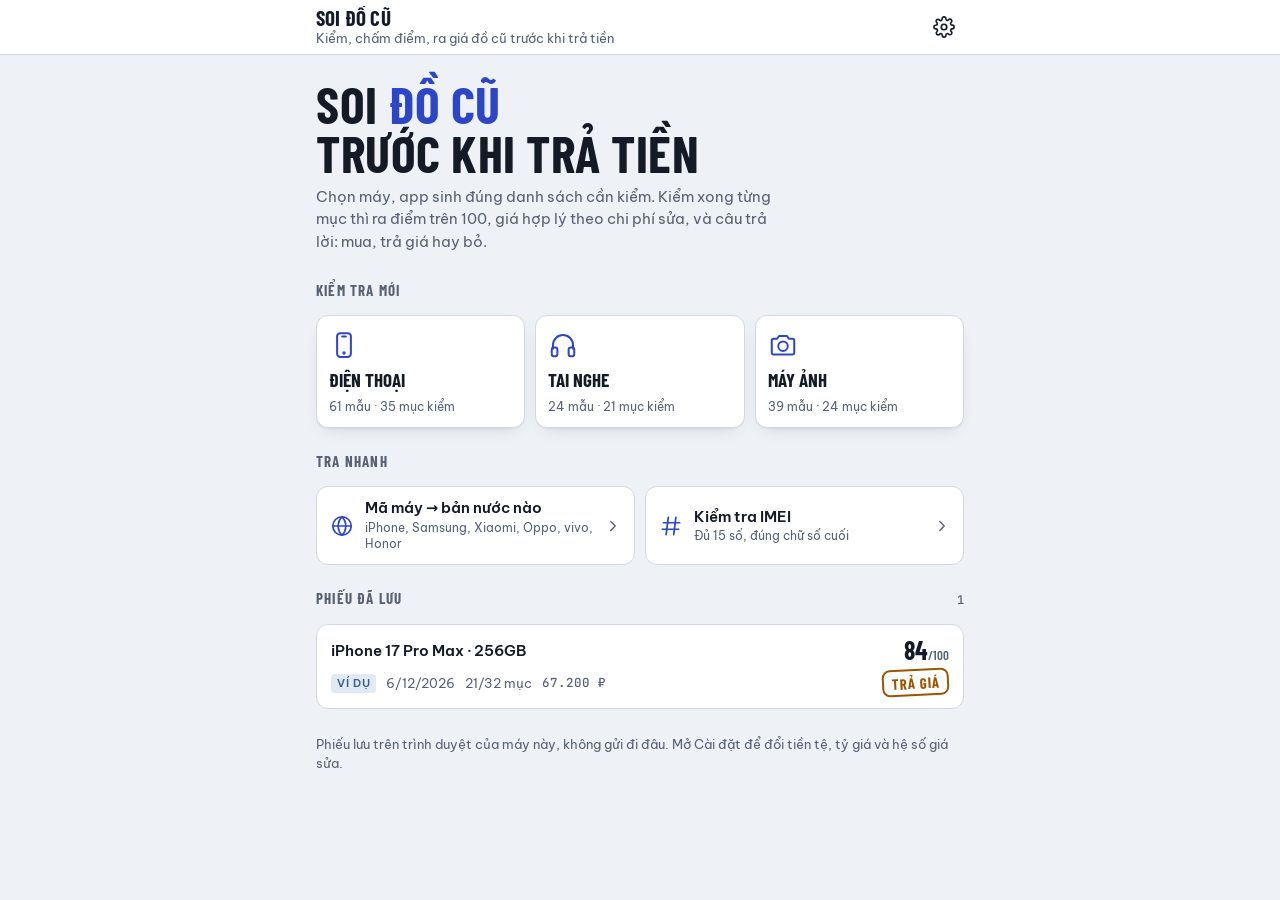
==== commit 72c802cf: "0.3.0: tra mã máy ra bản nước nào - Tra nhanh ở trang đầu: Mã máy → bản nước nào, Kiểm tra IMEI - Đọ" ====
--- a/index.html
+++ b/index.html
@@ -324,6 +324,34 @@
 @media (prefers-reduced-motion: reduce) {
   * { transition: none !important; animation: none !important; }
 }
+.gb-head { display: flex; align-items: baseline; gap: 12px; flex-wrap: wrap; }
+.gb-raw { white-space: pre-wrap; word-break: break-all; margin: 6px 0 0; background: var(--sunk); border-radius: 8px; padding: 8px 10px; }
+
+/* ---------- Tra nhanh ---------- */
+.quick { display: grid; grid-template-columns: repeat(2, minmax(0, 1fr)); gap: 10px; }
+.qbtn {
+  display: grid; grid-template-columns: auto minmax(0, 1fr) auto; align-items: center; gap: 10px; text-align: left; width: 100%;
+  padding: 12px; border-radius: var(--r); border: 1px solid var(--line); background: var(--surface); color: var(--ink);
+}
+.qbtn:hover { border-color: var(--accent); }
+.qbtn > .ico:first-child { width: 26px; height: 26px; color: var(--accent); stroke-width: 1.6; }
+.qbtn > .ico:last-child { color: var(--muted); }
+.qbtn b { display: block; font-weight: 600; font-size: 14.5px; line-height: 1.25; }
+.qbtn small { display: block; font-size: 12px; color: var(--muted); line-height: 1.35; margin-top: 2px; }
+@media (max-width: 520px) { .quick { grid-template-columns: minmax(0, 1fr); } }
+
+.mk-list { gap: 10px; }
+.mk-ex { align-items: center; }
+.mk { background: var(--surface); border: 1px solid var(--line); border-radius: var(--r); padding: 12px 14px; display: flex; flex-direction: column; gap: 10px; }
+.mk-h { display: flex; flex-wrap: wrap; align-items: baseline; justify-content: space-between; gap: 4px 12px; }
+.mk-what { font-size: 12.5px; font-weight: 600; color: var(--muted); text-transform: uppercase; letter-spacing: .05em; }
+.mk-code { font-size: 13.5px; overflow-wrap: anywhere; }
+.mk-mkt { font: 700 22px/1.15 var(--f-display); text-transform: uppercase; letter-spacing: .02em; }
+.mk .kv { font-size: 13.5px; }
+.where { display: block; }
+.where summary { cursor: pointer; font-weight: 600; font-size: 14px; }
+.where[open] summary { margin-bottom: 10px; }
+.kv dd.txt { font-family: inherit; font-size: 13.5px; }
 
 </style>
 </head>
@@ -342,6 +370,8 @@
   <symbol id="i-ext" viewBox="0 0 24 24"><path d="M14 4h6v6M20 4l-9 9M18 14v5a1 1 0 0 1-1 1H5a1 1 0 0 1-1-1V7a1 1 0 0 1 1-1h5"/></symbol>
   <symbol id="i-check" viewBox="0 0 24 24"><path d="M5 12.5l4.5 4.5L19 7.5"/></symbol>
   <symbol id="i-chev" viewBox="0 0 24 24"><path d="M9 6l6 6-6 6"/></symbol>
+  <symbol id="i-globe" viewBox="0 0 24 24"><circle cx="12" cy="12" r="8.5"/><path d="M3.5 12h17M12 3.5c2.4 2.4 3.5 5.3 3.5 8.5s-1.1 6.1-3.5 8.5c-2.4-2.4-3.5-5.3-3.5-8.5s1.1-6.1 3.5-8.5z"/></symbol>
+  <symbol id="i-hash" viewBox="0 0 24 24"><path d="M9.5 4l-2 16M16.5 4l-2 16M5 9h15M4 15h15"/></symbol>
 </svg>
 <div id="app"></div>
 <div id="layer"></div>
@@ -350,7 +380,7 @@
 <script>
 (function () {
 'use strict';
-const APP_VERSION = '0.1.0';
+const APP_VERSION = '0.3.0';
 const IS_PWA = true;
 // ===== Dữ liệu dùng chung: mức chấm, hạng, đường cong giá, khấu hao, tiền tệ =====
 // Mỗi mục kiểm tra có danh sách "mức" (levels). f = hệ số điểm (1 = đủ điểm, 0 = mất hết điểm của mục).
@@ -499,16 +529,16 @@
   { id: 'ip-18p', brand: 'apple', name: 'iPhone 18 Pro', year: 2026, faceId: true, oled: true, parts: 'full', truetone: true, magsafe: true, usbc: true, cycles: true, action: true, camCtrl: true },
   { id: 'ip-18pm', brand: 'apple', name: 'iPhone 18 Pro Max', year: 2026, faceId: true, oled: true, parts: 'full', truetone: true, magsafe: true, usbc: true, cycles: true, action: true, camCtrl: true },
   // --- Samsung ---
-  { id: 'ss-s23', brand: 'samsung', name: 'Galaxy S23', year: 2023, usd: 799, oled: true },
-  { id: 'ss-s23u', brand: 'samsung', name: 'Galaxy S23 Ultra', year: 2023, usd: 1199, oled: true, spen: true },
-  { id: 'ss-s24', brand: 'samsung', name: 'Galaxy S24', year: 2024, usd: 799, oled: true },
-  { id: 'ss-s24p', brand: 'samsung', name: 'Galaxy S24+', year: 2024, usd: 999, oled: true },
-  { id: 'ss-s24u', brand: 'samsung', name: 'Galaxy S24 Ultra', year: 2024, usd: 1299, oled: true, spen: true },
-  { id: 'ss-s25', brand: 'samsung', name: 'Galaxy S25', year: 2025, usd: 799, oled: true },
-  { id: 'ss-s25p', brand: 'samsung', name: 'Galaxy S25+', year: 2025, usd: 999, oled: true },
-  { id: 'ss-s25u', brand: 'samsung', name: 'Galaxy S25 Ultra', year: 2025, usd: 1299, oled: true, spen: true },
-  { id: 'ss-a55', brand: 'samsung', name: 'Galaxy A55', year: 2024, oled: true },
-  { id: 'ss-a56', brand: 'samsung', name: 'Galaxy A56', year: 2025, oled: true },
+  { id: 'ss-s23', brand: 'samsung', sm: 'S911', name: 'Galaxy S23', year: 2023, usd: 799, oled: true },
+  { id: 'ss-s23u', brand: 'samsung', sm: 'S918', name: 'Galaxy S23 Ultra', year: 2023, usd: 1199, oled: true, spen: true },
+  { id: 'ss-s24', brand: 'samsung', sm: 'S921', name: 'Galaxy S24', year: 2024, usd: 799, oled: true },
+  { id: 'ss-s24p', brand: 'samsung', sm: 'S926', name: 'Galaxy S24+', year: 2024, usd: 999, oled: true },
+  { id: 'ss-s24u', brand: 'samsung', sm: 'S928', name: 'Galaxy S24 Ultra', year: 2024, usd: 1299, oled: true, spen: true },
+  { id: 'ss-s25', brand: 'samsung', sm: 'S931', name: 'Galaxy S25', year: 2025, usd: 799, oled: true },
+  { id: 'ss-s25p', brand: 'samsung', sm: 'S936', name: 'Galaxy S25+', year: 2025, usd: 999, oled: true },
+  { id: 'ss-s25u', brand: 'samsung', sm: 'S938', name: 'Galaxy S25 Ultra', year: 2025, usd: 1299, oled: true, spen: true },
+  { id: 'ss-a55', brand: 'samsung', sm: 'A556', name: 'Galaxy A55', year: 2024, oled: true },
+  { id: 'ss-a56', brand: 'samsung', sm: 'A566', name: 'Galaxy A56', year: 2025, oled: true },
   { id: 'ss-other', brand: 'samsung', name: 'Samsung khác', oled: true },
   // --- Google Pixel --- (tình trạng pin hiển thị từ Pixel 8a trở đi)
   { id: 'px-8', brand: 'pixel', name: 'Pixel 8', year: 2023, usd: 699, oled: true },
@@ -611,7 +641,12 @@
       id: 'ph.model', g: 'id', w: 3, gate: true, tool: 'partno',
       t: 'Đúng model, dung lượng, màu',
       path: { apple: 'Cài đặt › Cài đặt chung › Giới thiệu', samsung: 'Cài đặt › Thông tin điện thoại', default: 'Cài đặt › Giới thiệu điện thoại' },
-      how: { apple: 'Xem Tên máy, Số máy (dạng MFYN4ZA/A) và Dung lượng. Nhập Số máy vào ô Thông tin máy để giải mã: chữ đầu cho biết máy mới bán lẻ, tân trang hay máy đổi bảo hành; hai chữ cuối cho biết thị trường.', default: 'Xem tên model và dung lượng trong Cài đặt, so với lời người bán.' },
+      how: {
+        apple: 'Xem Tên máy, Số máy (dạng MFYN4ZA/A) và Dung lượng. Nhập Số máy vào ô Thông tin máy để giải mã: chữ đầu cho biết máy mới bán lẻ, tân trang hay máy đổi bảo hành; hai chữ cuối cho biết thị trường.',
+        samsung: 'Xem Số model (vd. SM-S928B/DS) và dung lượng. Vào Thông tin phần mềm chép thêm Mã nhà cung cấp dịch vụ (vd. SER/SER/SER). Nhập cả hai vào tab Thông tin: app báo bản nước nào và cảnh báo nếu phần mềm bị cài khác nước.',
+        xiaomi: 'Xem Kiểu máy trong Thông số chi tiết (vd. 2312DRA50G) và Phiên bản HyperOS. Nhập cả hai vào tab Thông tin: chữ cuối kiểu máy cho biết bản nước nào, đuôi phiên bản cho biết ROM gì.',
+        default: 'Xem Kiểu máy và dung lượng trong Cài đặt, so với lời người bán. Nhập Kiểu máy vào tab Thông tin để biết bản quốc tế hay bản Trung Quốc.'
+      },
       pass: 'Đúng như người bán mô tả.',
       levels: [
         { id: 'ok', label: 'Đúng mô tả', f: 1 },
@@ -673,7 +708,7 @@
 
     // ---------- Pin và sạc ----------
     {
-      id: 'ph.battery', g: 'bat', w: 4,
+      id: 'ph.battery', g: 'bat', w: 4, tool: c => (c.brand === 'samsung' ? 'galaxybatt' : null),
       t: 'Tình trạng pin',
       path: c => c.brand === 'apple'
         ? (c.model && c.model.cycles ? 'Cài đặt › Pin › Tình trạng pin' : 'Cài đặt › Pin › Tình trạng pin và sạc')
@@ -681,7 +716,7 @@
           : c.brand === 'samsung' ? 'Samsung Members › Chẩn đoán › Pin' : '',
       how: c => c.brand === 'apple'
         ? 'Ghi Dung lượng tối đa.' + (c.model && c.model.cycles ? ' Máy này còn hiện Số chu kỳ, Ngày sản xuất, Ngày dùng đầu tiên: so với tuổi máy người bán kể. Apple thiết kế pin còn 80% sau 1.000 chu kỳ.' : ' Apple thiết kế pin đời này còn 80% sau 500 chu kỳ.') + ' Nếu ghi "Không thể xác minh pin Apple chính hãng" thì chọn mức pin không chính hãng.'
-        : c.brand === 'samsung' ? 'Samsung Members chỉ cho kết luận Bình thường / Yếu / Kém. Một số máy có thêm Cài đặt › Pin › Thông tin pin với phần trăm và số chu kỳ.'
+        : c.brand === 'samsung' ? 'Samsung Members chỉ cho kết luận Bình thường / Yếu / Kém, và nhiều bản phần mềm không hiện % pin trong Cài đặt. Muốn có con số: tạo nhật ký bằng *#9900# rồi dùng công cụ Đọc pin Galaxy bên dưới.'
           : c.brand === 'pixel' ? 'Trạng thái Bình thường / Giảm (dưới 80%). Số chu kỳ ở Cài đặt › Giới thiệu điện thoại › Thông tin pin.'
             : 'Nếu máy không hiện, ước lượng bằng ứng dụng như AccuBattery (cần dùng vài ngày) hoặc xem pin tụt nhanh khi quay video.',
       input: { key: 'battery', label: 'Dung lượng tối đa', unit: '%', min: 50, max: 100, auto: v => v >= 90 ? 'ok' : v >= 85 ? 'b85' : v >= 80 ? 'b80' : 'low' },
@@ -690,7 +725,7 @@
         { id: 'ok', label: '≥ 90%', f: 1 },
         { id: 'b85', label: '85–89%', f: 0.75 },
         { id: 'b80', label: '80–84%', f: 0.45, note: 'Pin sắp phải thay, trừ một phần tiền thay pin.' },
-        { id: 'low', label: '< 80% / cần bảo dưỡng', f: 0.1, note: 'Trừ đủ tiền thay pin (pin iPhone chính hãng ở Mỹ: 99–129 USD).' },
+        { id: 'low', label: '< 80% / cần bảo dưỡng', f: 0.1, note: 'Pin cần thay. Trừ đủ tiền thay pin (số tiền ước tính hiện ở cuối thẻ).' },
         { id: 'fake', label: 'Pin không chính hãng', f: 0.2, note: 'Số phần trăm không đáng tin, giá bán lại thấp hơn.' }
       ]
     },
@@ -1632,6 +1667,283 @@
   if (!model.esim) return model.year && model.year <= 2021 ? 'tray' : (model.year && model.year < 2026 ? 'tray' : null);
   if (!part || !part.ok) return null;
   return ESIM_ONLY[model.esim].indexOf(part.region) >= 0 ? 'none' : 'tray';
+}
+
+// ---------- Mã máy → bản nước nào (mọi hãng) ----------
+// Hãng không công bố đầy đủ. Bảng do cộng đồng tổng hợp: TheAppleWiki (Apple), AndroidSage / SamMobile (Samsung),
+// miuirom.org và Xiaomi Miui Hellas (Xiaomi). Dùng để đối chiếu, không phải bằng chứng duy nhất.
+// grp: nhóm vùng để so mã model với mã phần mềm ('kr' Hàn, 'us' Mỹ, 'cn' Trung Quốc, 'jp' Nhật, 'intl' còn lại).
+
+const APPLE_MARKET_NOTES = {
+  LL: 'Bản Mỹ: từ iPhone 14 trở đi chỉ có eSIM, không có khay SIM; iPhone 13 trở về trước có 1 khe nano SIM và eSIM.',
+  CH: 'Bản Trung Quốc đại lục: từ iPhone XS đến 16 có 2 khe nano SIM.',
+  ZP: 'Bản Hồng Kông, Macau: từ iPhone XS đến 16 thường có 2 khe nano SIM.',
+  ZA: 'Mã ZA dùng cho cả Hồng Kông (từ iPhone XS đến 16 thường 2 khe nano SIM) và Singapore (1 khe).',
+  J: 'Bản Nhật: tiếng chụp ảnh luôn kêu, không tắt được.',
+  KH: 'Bản Hàn: tiếng chụp ảnh luôn kêu, không tắt được.',
+  VN: 'Máy bán chính hãng tại Việt Nam, bảo hành được ở Việt Nam khi còn hạn.'
+};
+const APPLE_RU = ['RU', 'RS', 'RR', 'RP', 'RM'];
+
+const SS_MODELS = {
+  G980: 'Galaxy S20', G981: 'Galaxy S20 5G', G985: 'Galaxy S20+', G986: 'Galaxy S20+ 5G', G988: 'Galaxy S20 Ultra',
+  G780: 'Galaxy S20 FE', G781: 'Galaxy S20 FE 5G', G991: 'Galaxy S21', G996: 'Galaxy S21+', G998: 'Galaxy S21 Ultra', G990: 'Galaxy S21 FE',
+  S901: 'Galaxy S22', S906: 'Galaxy S22+', S908: 'Galaxy S22 Ultra',
+  S911: 'Galaxy S23', S916: 'Galaxy S23+', S918: 'Galaxy S23 Ultra', S711: 'Galaxy S23 FE',
+  S921: 'Galaxy S24', S926: 'Galaxy S24+', S928: 'Galaxy S24 Ultra', S721: 'Galaxy S24 FE',
+  S931: 'Galaxy S25', S936: 'Galaxy S25+', S938: 'Galaxy S25 Ultra', S937: 'Galaxy S25 Edge', S731: 'Galaxy S25 FE',
+  N970: 'Galaxy Note10', N971: 'Galaxy Note10 5G', N975: 'Galaxy Note10+', N976: 'Galaxy Note10+ 5G',
+  N980: 'Galaxy Note20', N981: 'Galaxy Note20 5G', N985: 'Galaxy Note20 Ultra', N986: 'Galaxy Note20 Ultra 5G',
+  F926: 'Galaxy Z Fold3', F711: 'Galaxy Z Flip3', F936: 'Galaxy Z Fold4', F721: 'Galaxy Z Flip4', F946: 'Galaxy Z Fold5', F731: 'Galaxy Z Flip5',
+  F956: 'Galaxy Z Fold6', F741: 'Galaxy Z Flip6', F966: 'Galaxy Z Fold7', F766: 'Galaxy Z Flip7',
+  A525: 'Galaxy A52', A526: 'Galaxy A52 5G', A528: 'Galaxy A52s 5G', A536: 'Galaxy A53 5G', A546: 'Galaxy A54 5G', A556: 'Galaxy A55 5G', A566: 'Galaxy A56 5G',
+  A346: 'Galaxy A34 5G', A356: 'Galaxy A35 5G', A366: 'Galaxy A36 5G', A256: 'Galaxy A25 5G', A266: 'Galaxy A26 5G',
+  A155: 'Galaxy A15', A156: 'Galaxy A15 5G', A165: 'Galaxy A16', A166: 'Galaxy A16 5G'
+};
+const SS_SUFFIX = {
+  B: { text: 'Quốc tế (châu Âu, Nga, Trung Á, Đông Nam Á, Việt Nam…)', tone: 'pass', grp: 'intl' },
+  F: { text: 'Quốc tế (đời cũ hoặc dòng 4G)', tone: 'pass', grp: 'intl' },
+  E: { text: 'Châu Á, châu Phi', tone: 'pass', grp: 'intl' },
+  M: { text: 'Mỹ Latinh', tone: 'info', grp: 'intl' },
+  N: { text: 'Hàn Quốc', tone: 'info', grp: 'kr', note: 'Bản Hàn: thường chỉ 1 khe nano SIM (đời mới có thêm eSIM). Tiếng chụp ảnh bắt buộc khi lắp SIM Hàn. Bảo hành theo Samsung Hàn.' },
+  U: { text: 'Mỹ, bản nhà mạng', tone: 'warn', grp: 'us', note: 'Bản nhà mạng Mỹ: có thể bị khoá mạng, phần mềm và cập nhật theo nhà mạng. Kiểm kỹ mục Không khoá nhà mạng.' },
+  U1: { text: 'Mỹ, bản không khoá mạng', tone: 'info', grp: 'us', note: 'Bản Mỹ: thường 1 khe nano SIM và eSIM.' },
+  W: { text: 'Canada', tone: 'info', grp: 'ca' },
+  '0': { text: 'Trung Quốc, Hồng Kông, Đài Loan', tone: 'info', grp: 'cn', note: 'Thường có 2 khe nano SIM. Xem mã CSC: CHC/CHN là Trung Quốc đại lục, TGY Hồng Kông, BRI Đài Loan.' },
+  Q: { text: 'Nhật Bản, bản không khoá mạng', tone: 'info', grp: 'jp', note: 'Máy Nhật: tiếng chụp ảnh luôn kêu.' }
+};
+const SS_CSC = {
+  XXV: ['Việt Nam', 'intl'], XEV: ['Việt Nam', 'intl'], SER: ['Nga', 'intl'], SKZ: ['Kazakhstan', 'intl'], CAU: ['Kavkaz (Armenia, Azerbaijan, Gruzia)', 'intl'],
+  CAC: ['Uzbekistan', 'intl'], SEK: ['Ukraina', 'intl'], KOO: ['Hàn Quốc (bản không nhà mạng)', 'kr'], SKC: ['Hàn Quốc (SK Telecom)', 'kr'],
+  KTC: ['Hàn Quốc (KT)', 'kr'], LUC: ['Hàn Quốc (LG U+)', 'kr'], OKR: ['Hàn Quốc (nhóm phần mềm Hàn)', 'kr'],
+  XAA: ['Mỹ (không nhà mạng)', 'us'], ATT: ['Mỹ (AT&T)', 'us'], TMB: ['Mỹ (T-Mobile)', 'us'], VZW: ['Mỹ (Verizon)', 'us'], USC: ['Mỹ (US Cellular)', 'us'],
+  OYM: ['Mỹ (nhóm phần mềm Mỹ, không khoá mạng)', 'us'], OYN: ['Mỹ (nhóm phần mềm nhà mạng Mỹ)', 'us'], XAC: ['Canada', 'ca'],
+  CHC: ['Trung Quốc đại lục', 'cn'], CHN: ['Trung Quốc đại lục', 'cn'], TGY: ['Hồng Kông', 'cn'], BRI: ['Đài Loan', 'cn'],
+  INS: ['Ấn Độ', 'intl'], INU: ['Ấn Độ', 'intl'], XSG: ['UAE, vùng Vịnh', 'intl'], KSA: ['Ả Rập Xê Út', 'intl'], MID: ['Iraq, UAE', 'intl'],
+  THL: ['Thái Lan', 'intl'], XME: ['Malaysia', 'intl'], XSP: ['Singapore', 'intl'], SIN: ['Singapore (SingTel)', 'intl'], XID: ['Indonesia', 'intl'], XTC: ['Philippines', 'intl'],
+  XEO: ['Ba Lan', 'intl'], EUX: ['Châu Âu', 'intl'], EUY: ['Châu Âu', 'intl'], BTU: ['Anh, Ireland', 'intl'], DBT: ['Đức', 'intl'], XEF: ['Pháp', 'intl'],
+  ITV: ['Ý', 'intl'], PHE: ['Tây Ban Nha', 'intl'], TUR: ['Thổ Nhĩ Kỳ', 'intl'], ORX: ['Slovakia', 'intl'], ZTO: ['Brazil', 'intl'], TPA: ['Panama', 'intl'], XSA: ['Úc', 'intl'],
+  OXM: ['Nhóm phần mềm quốc tế (nhiều nước châu Âu, châu Á)', 'intl'], OXE: ['Nhóm phần mềm Nga, Kazakhstan, Ukraina, UAE', 'intl'],
+  OXA: ['Nhóm phần mềm Tây Âu (Anh, Pháp, Đức, Ý, Ba Lan)', 'intl'], OLB: ['Nhóm phần mềm Đông Nam Á (Việt Nam, Thái Lan, Malaysia, Philippines, Singapore)', 'intl'],
+  OWO: ['Nhóm phần mềm Mỹ Latinh', 'intl']
+};
+const SS_GRP_NAME = { kr: 'Hàn Quốc', us: 'Mỹ', cn: 'Trung Quốc / Hồng Kông / Đài Loan', jp: 'Nhật Bản', ca: 'Canada', intl: 'quốc tế' };
+
+const XM_SUFFIX = {
+  G: { text: 'Quốc tế', tone: 'pass', grp: 'intl' }, Y: { text: 'Quốc tế', tone: 'pass', grp: 'intl' },
+  C: { text: 'Trung Quốc', tone: 'warn', grp: 'cn', note: 'Máy bán ở Trung Quốc. Nếu còn ROM Trung Quốc: thiếu dịch vụ Google, thông báo dễ chậm. Xem thêm Phiên bản HyperOS.' },
+  I: { text: 'Ấn Độ', tone: 'info', grp: 'intl' }, L: { text: 'Mỹ Latinh', tone: 'info', grp: 'intl' },
+  J: { text: 'Nhật Bản', tone: 'info', grp: 'jp', note: 'Máy Nhật: tiếng chụp ảnh luôn kêu.' }
+};
+const XM_ROM = {
+  MI: ['ROM quốc tế (Global)', 'pass', 'intl'], EU: ['ROM châu Âu (EEA)', 'pass', 'intl'], RU: ['ROM Nga', 'pass', 'intl'],
+  ID: ['ROM Indonesia', 'pass', 'intl'], TR: ['ROM Thổ Nhĩ Kỳ', 'pass', 'intl'], IN: ['ROM Ấn Độ', 'info', 'intl'],
+  TW: ['ROM Đài Loan', 'info', 'intl'], JP: ['ROM Nhật Bản', 'info', 'jp'],
+  CN: ['ROM Trung Quốc', 'warn', 'cn']
+};
+const ANDROID_LETTER = { S: 12, T: 13, U: 14, V: 15, W: 16 };
+const CODE_BRAND_NAMES = { apple: 'Apple', samsung: 'Samsung', xiaomi: 'Xiaomi / Redmi / POCO', oppo: 'Oppo / OnePlus / Realme', vivo: 'vivo', honor: 'Honor / Huawei' };
+const HONOR_CN = ['AN', 'AL', 'TN', 'TL', 'DN', 'DL', 'CL'];
+const HONOR_INTL = ['NX', 'LX', 'L', 'N'];
+
+function mkCode(o) { return Object.assign({ ok: true, rows: [], notes: [], model: null, grp: null }, o); }
+
+function decodeOneCode(token) {
+  const s = String(token || '').trim().toUpperCase().replace(/[‐-―]/g, '-');
+  if (!s) return null;
+
+  // Samsung: dòng SAOMC trong Mã nhà cung cấp dịch vụ, vd. SAOMC_SM-S928B_OXM_SKZ_16_0005
+  let m = s.match(/^SAOMC_SM-?([A-Z]\d{3})([A-Z0-9]{0,3})_([A-Z]{3})_([A-Z]{3})/);
+  if (m) return samsungCscResult(s, [m[4], m[3]], m[1], m[2]);
+
+  // Samsung: Phiên bản CSC, vd. S928BOXM6DZI1, S918U1OYM2AWB1
+  m = s.match(/^([A-Z]\d{3})(U1|[A-Z]|0)?([A-Z]{3})(\d[A-Z0-9]{4,5})$/);
+  if (m && (SS_CSC[m[3]] || /^O[A-Z]{2}$/.test(m[3]))) return samsungCscResult(s, [m[3]], m[1], m[2] || '');
+  if (m && SS_MODELS[m[1]]) {
+    return mkCode({ brand: 'samsung', what: 'Phiên bản phần mềm Samsung', code: s, model: SS_MODELS[m[1]], ssBase: m[1],
+      market: { text: 'Không đọc được nước từ dòng này', tone: 'info' },
+      rows: [['Đời máy', SS_MODELS[m[1]]]],
+      notes: [{ tone: 'info', text: 'Đây là phiên bản phần mềm (PDA). Mã nước nằm ở dòng Phiên bản CSC hoặc Mã nhà cung cấp dịch vụ, cùng màn Thông tin phần mềm.' }] });
+  }
+
+  // Samsung: mã nhà mạng Nhật (docomo SC-xxX, au SCGxx)
+  if (/^(SC-\d{2}[A-Z]|SCG\d{2}|SCV\d{2})$/.test(s)) {
+    return mkCode({ brand: 'samsung', what: 'Mã máy Samsung bán qua nhà mạng Nhật', code: s, grp: 'jp',
+      market: { text: 'Nhật Bản, máy nhà mạng', tone: 'warn' },
+      notes: [{ tone: 'warn', text: 'Máy nhà mạng Nhật: dễ bị khoá mạng, thiếu băng tần dùng ở Việt Nam và Nga, tiếng chụp ảnh luôn kêu.' }] });
+  }
+
+  // Samsung: số model, vd. SM-S928B/DS, SM-S928N, SM-S928U1, SM-S9280
+  m = s.match(/^(SM-?)?([A-Z])(\d{3})([A-Z0-9]{0,3}?)(\/DS)?$/);
+  if (m && (m[1] || SS_MODELS[m[2] + m[3]]) && (m[1] || m[4])) {
+    const base = m[2] + m[3];
+    let suf = m[4];
+    let dual = !!m[5];
+    if (!SS_SUFFIX[suf] && suf.length === 2 && suf[1] === 'D' && SS_SUFFIX[suf[0]]) { suf = suf[0]; dual = true; }
+    const sx = SS_SUFFIX[suf] || null;
+    const name = SS_MODELS[base] || null;
+    const r = mkCode({ brand: 'samsung', what: 'Số model Samsung', code: 'SM-' + base + m[4] + (m[5] || ''), model: name, ssBase: base, grp: sx ? sx.grp : null,
+      market: sx ? { text: sx.text, tone: sx.tone } : { text: suf ? 'Hậu tố "' + suf + '" chưa có trong bảng' : 'Thiếu hậu tố vùng (chữ sau 3 số)', tone: 'info' } });
+    r.rows.push(['Đời máy', name || base + ' (chưa có trong bảng đời máy)']);
+    if (suf) r.rows.push(['Hậu tố', suf + (sx ? ' · ' + sx.text : '')]);
+    if (dual) r.rows.push(['SIM', '/DS: 2 SIM']);
+    if (sx && sx.note) r.notes.push({ tone: sx.tone === 'warn' ? 'warn' : 'info', text: sx.note });
+    return r;
+  }
+
+  // Samsung: mã CSC đứng riêng, vd. SER, SKZ/SKZ/SKZ, SKZ/SKZ/SKZ,SKZ/SKZ
+  if (/^[A-Z]{3}([\/,][A-Z]{3})*$/.test(s)) {
+    const codes = s.split(/[\/,]/);
+    if (codes.some(x => SS_CSC[x])) return samsungCscResult(s, codes, null, null);
+  }
+
+  // Apple: số máy, vd. MGCM3LL/A
+  if (/^([0-9]{1,3}|[A-Z])[A-Z0-9]{4}[A-Z]{1,2}\/[A-Z]$/.test(s) || /^[MFNPG][A-Z0-9]{4}[A-Z]{1,2}$/.test(s)) {
+    const p = decodeApplePartNo(s);
+    if (p && p.ok) {
+      const head = p.regionLegacy || p.regionModern;
+      const ru = APPLE_RU.indexOf(p.region) >= 0;
+      const r = mkCode({ brand: 'apple', what: 'Số máy Apple', code: s, grp: p.region === 'CH' ? 'cn' : p.region === 'LL' ? 'us' : p.region === 'J' ? 'jp' : p.region === 'KH' ? 'kr' : 'intl',
+        market: { text: head || 'Mã vùng ' + p.region + ' chưa có trong bảng', tone: p.region === 'VN' ? 'pass' : 'info' },
+        rows: [['Nguồn gốc', p.first + ' · ' + p.source.text], ['Mã vùng', p.region + (head ? ' · ' + head : '')]] });
+      if (p.regionModern && p.regionLegacy && p.regionModern !== p.regionLegacy) r.rows.push(['Từ iPhone 17 Pro', p.regionModern]);
+      if (p.source.tone !== 'pass') r.notes.push({ tone: p.source.tone === 'warn' ? 'warn' : 'info', text: 'Số máy bắt đầu bằng "' + p.first + '": ' + p.source.text + '.' + (p.source.note ? ' ' + p.source.note : '') });
+      const n = APPLE_MARKET_NOTES[p.region] || (ru ? 'Máy bán chính hãng tại Nga.' : '');
+      if (n) r.notes.push({ tone: 'info', text: n });
+      return r;
+    }
+  }
+  if (/^A\d{4}$/.test(s)) {
+    return mkCode({ brand: 'apple', what: 'Mã kiểu máy Apple', code: s, market: { text: 'Mã A chỉ cho biết đời máy, không rõ nước', tone: 'info' },
+      notes: [{ tone: 'info', text: 'Trong Cài đặt › Cài đặt chung › Giới thiệu, bấm vào dòng Số máy để đổi sang dạng có dấu gạch chéo (vd. MGCM3LL/A) rồi nhập lại.' }] });
+  }
+
+  // Xiaomi: phiên bản HyperOS / MIUI, vd. OS2.0.3.0.VNFMIXM, 3.0.305.0.WMLTWXM, V14.0.4.0.TKIJPXM
+  m = s.match(/^(OS|V)?(\d{1,2})\.(\d+)\.(\d+)\.(\d+)\.([A-Z])([A-Z]{2})([A-Z]{2})XM([A-Z]*)$/);
+  if (m) {
+    const rom = XM_ROM[m[8]];
+    const major = +m[2];
+    const r = mkCode({ brand: 'xiaomi', what: 'Phiên bản phần mềm Xiaomi', code: s, grp: rom ? rom[2] : null, romRegion: m[8],
+      market: rom ? { text: rom[0], tone: rom[1] } : { text: 'Mã vùng ROM "' + m[8] + '" chưa có trong bảng', tone: 'info' } });
+    r.rows.push(['Hệ điều hành', (major >= 10 ? 'MIUI ' + major : 'HyperOS ' + major) + (ANDROID_LETTER[m[6]] ? ' · Android ' + ANDROID_LETTER[m[6]] : '')]);
+    r.rows.push(['Mã vùng ROM', m[8] + 'XM' + (rom ? ' · ' + rom[0] : '')]);
+    if (m[8] === 'CN') r.notes.push({ tone: 'warn', text: 'ROM Trung Quốc: không có sẵn dịch vụ Google, thông báo ứng dụng dễ đến chậm, một số ứng dụng Việt hoặc ngân hàng có thể chạy không ổn định.' });
+    if (m[9]) r.notes.push({ tone: 'info', text: 'Đuôi "' + m[9] + '" sau XM thường là bản cho một nhà mạng.' });
+    return r;
+  }
+
+  // Xiaomi / Redmi / POCO: kiểu máy, vd. 2312DRA50G, 24040RN64Y
+  m = s.match(/^(\d{2})(\d{2})[0-9A-Z]{3,7}$/);
+  if (m && /[A-Z]$/.test(s) && /[A-Z]/.test(s.slice(4, -1)) && +m[2] >= 1 && +m[2] <= 12) {
+    const L = s.slice(-1), sx = XM_SUFFIX[L];
+    const r = mkCode({ brand: 'xiaomi', what: 'Kiểu máy Xiaomi / Redmi / POCO', code: s, grp: sx ? sx.grp : null,
+      market: sx ? { text: sx.text, tone: sx.tone } : { text: 'Chữ cuối "' + L + '" chưa có trong bảng', tone: 'info' } });
+    r.rows.push(['Chữ cuối', L + (sx ? ' · ' + sx.text : '')]);
+    r.rows.push(['Đăng ký mẫu', 'khoảng tháng ' + (+m[2]) + '/20' + m[1]]);
+    if (sx && sx.note) r.notes.push({ tone: sx.tone === 'warn' ? 'warn' : 'info', text: sx.note });
+    return r;
+  }
+
+  // Oppo / OnePlus: CPH = quốc tế, P + 2 chữ + 3 số = Trung Quốc; Realme: RMX
+  if (/^CPH\d{4}$/.test(s)) {
+    return mkCode({ brand: 'oppo', what: 'Kiểu máy Oppo / OnePlus', code: s, grp: 'intl', market: { text: 'Quốc tế', tone: 'pass' },
+      notes: [{ tone: 'info', text: 'Mã CPH là bản bán ngoài Trung Quốc, có sẵn dịch vụ Google.' }] });
+  }
+  if (/^P[A-Z]{2}\d{3}$/.test(s)) {
+    return mkCode({ brand: 'oppo', what: 'Kiểu máy Oppo / OnePlus', code: s, grp: 'cn', market: { text: 'Trung Quốc', tone: 'warn' },
+      notes: [{ tone: 'warn', text: 'Bản Trung Quốc: ColorOS bản nội địa, thường thiếu dịch vụ Google và ít ngôn ngữ. Hãng không bảo hành ngoài Trung Quốc.' }] });
+  }
+  if (/^RMX\d{4}$/.test(s)) {
+    return mkCode({ brand: 'oppo', what: 'Kiểu máy Realme', code: s, market: { text: 'Không đọc được nước từ mã RMX', tone: 'info' },
+      notes: [{ tone: 'info', text: 'Realme dùng mã RMX cho mọi thị trường. Xem ngôn ngữ, dịch vụ Google và phiên bản realme UI để đoán.' }] });
+  }
+
+  // vivo: V + 4 số, đuôi A thường là bản Trung Quốc
+  m = s.match(/^V(\d{4})([A-Z]?)$/);
+  if (m) {
+    const cn = m[2] === 'A';
+    return mkCode({ brand: 'vivo', what: 'Kiểu máy vivo', code: s, grp: cn ? 'cn' : 'intl',
+      market: { text: cn ? 'Thường là bản Trung Quốc' : 'Thường là bản quốc tế', tone: cn ? 'warn' : 'info' },
+      notes: [{ tone: 'info', text: 'Quy ước của vivo: mã có đuôi A thường là máy bán ở Trung Quốc, không đuôi là bản quốc tế. Đối chiếu thêm ngôn ngữ và dịch vụ Google.' }] });
+  }
+
+  // Honor / Huawei: 3 chữ - đuôi, vd. DNP-AN00 (TQ), DNP-NX9 (quốc tế), ELE-L29
+  m = s.match(/^([A-Z]{3})-([A-Z]{1,2})(\d{1,2})$/);
+  if (m) {
+    const cn = HONOR_CN.indexOf(m[2]) >= 0, intl = HONOR_INTL.indexOf(m[2]) >= 0;
+    const r = mkCode({ brand: 'honor', what: 'Kiểu máy Honor / Huawei', code: s, grp: cn ? 'cn' : intl ? 'intl' : null,
+      market: cn ? { text: 'Trung Quốc', tone: 'warn' } : intl ? { text: 'Quốc tế', tone: 'pass' } : { text: 'Đuôi "' + m[2] + m[3] + '" chưa có trong bảng', tone: 'info' } });
+    if (cn) r.notes.push({ tone: 'warn', text: 'Đuôi ' + m[2] + m[3] + ' là bản Trung Quốc: phần mềm nội địa, thiếu dịch vụ Google, không bảo hành ngoài Trung Quốc.' });
+    if (intl) r.notes.push({ tone: 'info', text: 'Bản quốc tế. Riêng Huawei đời mới thì bản quốc tế cũng không có dịch vụ Google; Honor quốc tế thì có.' });
+    return r;
+  }
+
+  // IMEI: không cho biết nước bán, nhưng kiểm tra được chữ số cuối
+  if (/^\d{15,16}$/.test(s)) {
+    const im = checkIMEI(s);
+    return mkCode({ brand: null, what: 'IMEI', code: s, market: { text: 'IMEI không cho biết máy bán ở nước nào', tone: 'info' },
+      rows: [['TAC', im.tac], ['Kiểm tra', im.ok ? (im.sv ? 'IMEISV 16 số' : 'Đúng thuật toán Luhn') : 'Sai chữ số cuối']],
+      notes: [{ tone: im.ok ? 'info' : 'stop', text: im.msg }] });
+  }
+
+  return { ok: false, code: s, msg: 'Chưa nhận ra mã "' + s + '".' };
+}
+
+function samsungCscResult(raw, codes, base, suf) {
+  const uniq = codes.filter((x, i) => codes.indexOf(x) === i);
+  const known = uniq.filter(x => SS_CSC[x]);
+  const main = SS_CSC[uniq[0]] || (known.length ? SS_CSC[known[0]] : null);
+  const r = mkCode({ brand: 'samsung', what: base ? 'Phần mềm Samsung (CSC)' : 'Mã CSC Samsung', code: raw, grp: main ? main[1] : null,
+    market: main ? { text: main[0], tone: main[1] === 'intl' ? 'pass' : 'info' } : { text: 'Mã CSC chưa có trong bảng', tone: 'info' } });
+  if (base) {
+    r.ssBase = base; r.model = SS_MODELS[base] || null;
+    r.rows.push(['Đời máy', (SS_MODELS[base] || base) + (suf ? ' · hậu tố ' + suf : '')]);
+    const sx = SS_SUFFIX[suf];
+    if (sx) r.suffixGrp = sx.grp;
+  }
+  uniq.forEach(x => r.rows.push(['CSC ' + x, SS_CSC[x] ? SS_CSC[x][0] : (/^O[A-Z]{2}$/.test(x) ? 'nhóm phần mềm nhiều nước' : 'chưa có trong bảng')]));
+  if (/^O[A-Z]{2}$/.test(uniq[0]) && uniq.length === 1) r.notes.push({ tone: 'info', text: 'Mã bắt đầu bằng O là nhóm phần mềm dùng cho nhiều nước. Nước cụ thể là mã 3 chữ ở dòng Mã nhà cung cấp dịch vụ (vd. SER/SER/SER).' });
+  if (r.suffixGrp && main && r.suffixGrp !== main[1] && [r.suffixGrp, main[1]].some(g => g !== 'intl')) {
+    r.notes.push({ tone: 'warn', text: 'Hậu tố model (' + SS_GRP_NAME[r.suffixGrp] + ') và phần mềm (' + SS_GRP_NAME[main[1]] + ') không cùng vùng: máy có thể đã bị cài lại phần mềm khác nước.' });
+  }
+  return r;
+}
+
+// Nhiều mã cách nhau bằng dấu cách / xuống dòng. Trả về từng mã và các cảnh báo khi so chéo.
+function decodeCodes(raw) {
+  const toks = String(raw || '').split(/[\s;]+/).map(t => t.replace(/^[,.:]+|[,.:]+$/g, '')).filter(t => t.length >= 3 && (/\d/.test(t) || /^[A-Za-z]{3}([\/,][A-Za-z]{3})*$/.test(t)));
+  const items = toks.slice(0, 6).map(decodeOneCode).filter(x => x && (x.ok || /\d/.test(x.code)));
+  const cross = [];
+  const ok = items.filter(x => x.ok);
+  const ssModel = ok.find(x => x.brand === 'samsung' && x.what === 'Số model Samsung' && x.grp);
+  const ssSoft = ok.find(x => x.brand === 'samsung' && x.what !== 'Số model Samsung' && x.grp);
+  if (ssModel && ssSoft && ssModel.grp !== ssSoft.grp && [ssModel.grp, ssSoft.grp].some(g => g !== 'intl')) {
+    cross.push({ tone: 'warn', text: 'Số model là bản ' + SS_GRP_NAME[ssModel.grp] + ' nhưng phần mềm là bản ' + SS_GRP_NAME[ssSoft.grp] + ': máy có thể đã bị cài lại phần mềm khác nước.' });
+  }
+  if (ssModel && ssSoft && ssModel.ssBase && ssSoft.ssBase && ssModel.ssBase !== ssSoft.ssBase) {
+    cross.push({ tone: 'warn', text: 'Số model (' + ssModel.ssBase + ') và phần mềm (' + ssSoft.ssBase + ') thuộc hai đời máy khác nhau.' });
+  }
+  const xmModel = ok.find(x => x.brand === 'xiaomi' && x.what.indexOf('Kiểu máy') === 0);
+  const xmRom = ok.find(x => x.brand === 'xiaomi' && x.romRegion);
+  if (xmModel && xmRom && xmModel.grp === 'cn' && xmRom.romRegion !== 'CN') {
+    cross.push({ tone: 'warn', text: 'Máy bản Trung Quốc nhưng chạy ' + (XM_ROM[xmRom.romRegion] ? XM_ROM[xmRom.romRegion][0] : 'ROM ' + xmRom.romRegion) + ': máy đã bị mở khoá và cài lại ROM, thường là ROM sửa. Rủi ro: cập nhật lỗi, ứng dụng ngân hàng có thể từ chối máy đã mở khoá.' });
+  } else if (xmModel && xmRom && xmModel.grp === 'intl' && xmRom.romRegion === 'CN') {
+    cross.push({ tone: 'warn', text: 'Máy bản quốc tế nhưng chạy ROM Trung Quốc: phần mềm đã bị cài lại.' });
+  }
+  return { items, cross };
+}
+
+// Đối chiếu mã đã giải với đời máy đang chọn trong phiếu.
+function codeModelMismatch(model, res) {
+  if (!model || !res) return null;
+  const items = (res.items || []).filter(x => x.ok);
+  if (model.brand === 'samsung' && model.sm) {
+    const hit = items.find(x => x.ssBase && x.ssBase !== model.sm);
+    if (hit) return 'Mã ' + hit.ssBase + (hit.model ? ' (' + hit.model + ')' : '') + ' không phải ' + model.name + ' (' + model.sm + ').';
+  }
+  const other = items.find(x => x.brand && x.brand !== model.brand && !(model.brand === 'other' && ['oppo', 'vivo', 'honor'].indexOf(x.brand) >= 0));
+  if (other) return 'Mã vừa nhập là của ' + CODE_BRAND_NAMES[other.brand] + ', không khớp máy đang chọn (' + model.name + ').';
+  return null;
 }
 
 // ---------- IMEI ----------
@@ -1881,6 +2193,118 @@
   return out;
 }
 
+// ===== Pin Galaxy từ nhật ký *#9900# (dumpstate) =====
+// Samsung không hiện % pin trên nhiều bản phần mềm, nhưng tệp dumpState_….zip có ghi:
+// BatteryInfoBackUp › mSavedBatteryAsoc / mSavedBatteryBsoh (độ khoẻ %), battery_cycle (vòng sạc cộng dồn),
+// batteryFullCharge (dung lượng thiết kế, µAh). Phần dưới đây không dùng DOM để kiểm thử được trong Node.
+
+// Tìm mục dumpstate*.txt lớn nhất trong tệp ZIP. read(start, end) → Promise<DataView>.
+async function findZipEntry(size, read, want) {
+  const re = want || /^dumpstate.*\.txt$/i;
+  const tailLen = Math.min(size, 65557);
+  const tail = await read(size - tailLen, size);
+  let eocd = -1;
+  for (let i = tail.byteLength - 22; i >= 0; i--) { if (tail.getUint32(i, true) === 0x06054b50) { eocd = i; break; } }
+  if (eocd < 0) throw new Error('Tệp nén bị hỏng hoặc chưa chép xong. Chép lại tệp rồi thử lần nữa.');
+  let cdSize = tail.getUint32(eocd + 12, true), cdOff = tail.getUint32(eocd + 16, true);
+  if (cdOff === 0xFFFFFFFF || cdSize === 0xFFFFFFFF) {
+    const loc = eocd - 20;
+    if (loc >= 0 && tail.getUint32(loc, true) === 0x07064b50) {
+      const off = Number(tail.getBigUint64(loc + 8, true));
+      const z = await read(off, off + 56);
+      cdSize = Number(z.getBigUint64(40, true)); cdOff = Number(z.getBigUint64(48, true));
+    }
+  }
+  const cd = await read(cdOff, cdOff + cdSize);
+  let p = 0, best = null;
+  while (p + 46 <= cd.byteLength && cd.getUint32(p, true) === 0x02014b50) {
+    const method = cd.getUint16(p + 10, true);
+    let csize = cd.getUint32(p + 20, true), usize = cd.getUint32(p + 24, true), lho = cd.getUint32(p + 42, true);
+    const nlen = cd.getUint16(p + 28, true), xlen = cd.getUint16(p + 30, true), clen = cd.getUint16(p + 32, true);
+    let name = '';
+    for (let k = 0; k < nlen; k++) name += String.fromCharCode(cd.getUint8(p + 46 + k));
+    let x = p + 46 + nlen;
+    const xend = x + xlen;
+    while (x + 4 <= xend) {
+      const id = cd.getUint16(x, true), sz = cd.getUint16(x + 2, true);
+      if (id === 1) {
+        let q = x + 4;
+        if (usize === 0xFFFFFFFF) { usize = Number(cd.getBigUint64(q, true)); q += 8; }
+        if (csize === 0xFFFFFFFF) { csize = Number(cd.getBigUint64(q, true)); q += 8; }
+        if (lho === 0xFFFFFFFF) { lho = Number(cd.getBigUint64(q, true)); q += 8; }
+      }
+      x += 4 + sz;
+    }
+    if (re.test(name.split('/').pop()) && (!best || usize > best.usize)) best = { name, method, csize, usize, lho };
+    p += 46 + nlen + xlen + clen;
+  }
+  return best;
+}
+// Vị trí bắt đầu dữ liệu nén của một mục (sau tiêu đề cục bộ).
+async function zipDataStart(read, e) {
+  const lh = await read(e.lho, e.lho + 30);
+  if (lh.getUint32(0, true) !== 0x04034b50) throw new Error('Không đọc được tệp nhật ký trong gói nén.');
+  return e.lho + 30 + lh.getUint16(26, true) + lh.getUint16(28, true);
+}
+
+const GB_PATS = {
+  bsoh: /mSavedBatteryBsoh\s*[:=]\s*(\d{1,3})\b/,
+  asoc: /mSavedBatteryAsoc\s*[:=]\s*(\d{1,3})\b/,
+  usage: /mSavedBatteryUsage\s*[:=]\s*(\d+)/,
+  maxTemp: /mSavedBatteryMaxTemp\s*[:=]\s*(-?\d+)/,
+  model: /\[ro\.product\.model\]:\s*\[([^\]\s]+)\]/,
+  pda: /\[ro\.build\.PDA\]:\s*\[([^\]\s]+)\]/,
+  design: /batteryFullCharge(?:DesignCapacityUah)?\s*=\s*(\d{6,8})/
+};
+const GB_CYCLE = /(?:battery_cycle:\s*|BATTERY_CYCLE\()(\d{1,6})/g;
+
+// Dò từng đoạn chữ (đã giải nén). push() trả true khi đã đủ thông tin để dừng sớm.
+function galaxyBattScanner() {
+  const found = {}, lines = {};
+  let cycle = null, tail = '', after = -1;
+  const around = (buf, i, n) => buf.slice(Math.max(0, i - 120), Math.min(buf.length, i + n + 160)).replace(/\s+/g, ' ').trim();
+  return {
+    push(text) {
+      const buf = tail + text;
+      for (const k in GB_PATS) {
+        if (found[k] != null) continue;
+        const m = GB_PATS[k].exec(buf);
+        if (m) { found[k] = m[1]; lines[k] = around(buf, m.index, m[0].length); }
+      }
+      GB_CYCLE.lastIndex = 0;
+      let m;
+      while ((m = GB_CYCLE.exec(buf))) {
+        const v = +m[1];
+        if (cycle == null || v > cycle) { cycle = v; lines.cycle = around(buf, m.index, m[0].length); }
+      }
+      tail = buf.slice(-400);
+      const core = (found.bsoh != null || found.asoc != null) && (cycle != null || found.usage != null) && found.model != null;
+      if (!core) return false;
+      if (found.design != null) return true;
+      // Đủ thông tin chính nhưng chưa thấy dung lượng thiết kế: đọc thêm khoảng 30 triệu ký tự rồi dừng.
+      if (after < 0) after = 0;
+      after += text.length;
+      return after > 3e7;
+    },
+    result() { return galaxyBattSummary(found, cycle, lines); }
+  };
+}
+function galaxyBattSummary(f, cycle, lines) {
+  const n = k => (f[k] != null ? +f[k] : null);
+  const bsoh = n('bsoh'), asoc = n('asoc');
+  const health = bsoh != null ? bsoh : asoc;
+  const design = f.design != null ? Math.round(+f.design / 1000) : null;
+  return {
+    health, src: bsoh != null ? 'bsoh' : asoc != null ? 'asoc' : null, bsoh, asoc,
+    cycles: cycle != null ? cycle : f.usage != null ? Math.round(+f.usage / 100) : null,
+    maxTempC: f.maxTemp != null ? +f.maxTemp / 10 : null,
+    designMah: design, remainMah: design && health != null ? Math.round(design * health / 1000) * 10 : null,
+    model: f.model || null, pda: f.pda || null,
+    level: health == null ? null : health >= 90 ? 'ok' : health >= 85 ? 'b85' : health >= 80 ? 'b80' : 'low',
+    lines: lines || {}
+  };
+}
+
 // ===== Lõi tính toán: ngữ cảnh, chấm điểm, định giá, kết luận =====
 // Không đụng tới DOM, chạy được trong Node để kiểm thử.
 
@@ -1907,8 +2331,9 @@
   const model = getModel(cat, insp.model);
   const info = insp.info || {};
   const part = cat && cat.id === 'phone' && model && model.brand === 'apple' ? decodeApplePartNo(info.partno) : null;
+  const codes = cat && cat.id === 'phone' && model && model.brand !== 'apple' && (info.partno || info.code2) ? decodeCodes((info.partno || '') + ' ' + (info.code2 || '')) : null;
   return {
-    cat, model, info, part,
+    cat, model, info, part, codes,
     inputs: insp.inputs || {},
     brand: model ? model.brand : (info.brand || 'other'),
     simExpect: cat && cat.id === 'phone' ? simExpectation(model, part) : null,
@@ -2250,12 +2675,22 @@
   return out;
 }
 
+// Một dòng tóm tắt mã máy và thị trường cho báo cáo.
+function codeSummary(c) {
+  if (!c || !c.cat || c.cat.id !== 'phone') return '';
+  const raw = c.model && c.model.brand === 'apple' ? (c.info.partno || '') : ((c.info.partno || '') + ' ' + (c.info.code2 || ''));
+  const items = decodeCodes(raw).items.filter(x => x.ok);
+  return items.map(x => x.code + ' (' + x.market.text + ')').join(', ');
+}
+
 // Báo cáo dạng chữ để gửi người bán / lưu lại.
 function reportText(insp, s) {
   const sc = scoreInspection(insp), v = valuate(insp, s, sc), c = sc.ctx;
   const L = [];
   L.push('PHIẾU KIỂM ĐỒ CŨ — ' + (c.model ? c.model.name : c.cat.name) + (insp.info.storage ? ' ' + insp.info.storage : ''));
   L.push(new Date(insp.updated).toLocaleString('vi-VN'));
+  const mk = codeSummary(c);
+  if (mk) L.push('Mã máy: ' + mk);
   if (sc.score != null) L.push('Điểm: ' + Math.round(sc.score) + '/100 · ' + sc.grade.name + (sc.provisional ? ' (tạm tính)' : '') + ' · đã kiểm ' + sc.counts.done + '/' + sc.counts.total + ' mục');
   if (sc.cos.grade) L.push('Ngoại hình: ' + sc.cos.grade.id + ' (' + sc.cos.grade.name + ') · Chức năng: ' + (sc.faults.length ? sc.faults.length + ' lỗi' : 'chưa thấy lỗi'));
   if (v.verdict) L.push('Kết luận: ' + v.verdict.stamp.toUpperCase() + (v.reasons.length ? ' — ' + v.reasons.join('; ') : ''));
@@ -2278,7 +2713,8 @@
   screen: 'Thử màn hình', touch: 'Thử cảm ứng', speaker: 'Thử loa', audio: 'Thử âm thanh trái, phải', mic: 'Thử micro',
   noise: 'Tiếng ồn để thử chống ồn', sensors: 'Cảm biến và rung', camera: 'Xem từng camera', battery: 'Trạng thái sạc',
   drain: 'Tính độ chai pin tai nghe', airpods: 'Đối chiếu số model AirPods', exif: 'Đọc ảnh máy ảnh', dust: 'Tìm bụi cảm biến',
-  hotpixel: 'Tìm điểm nóng, điểm chết', coverage: 'Tra bảo hành Apple', partno: 'Giải mã số máy', imei: 'Kiểm tra IMEI'
+  hotpixel: 'Tìm điểm nóng, điểm chết', coverage: 'Tra bảo hành Apple', partno: 'Tra mã máy: bản nước nào', imei: 'Kiểm tra IMEI',
+  galaxybatt: 'Đọc pin Galaxy từ *#9900#'
 };
 
 const live = { stream: null, ctx: null, nodes: [], timers: [], rec: null, listeners: [] };
@@ -2550,6 +2986,94 @@
     up(); listen(b, 'chargingchange', up); listen(b, 'levelchange', up);
   }).catch(err => { st.textContent = blockedMsg(err, 'thông tin pin'); });
   bindPicker(el, api);
+};
+
+// ---------- Pin Galaxy từ nhật ký *#9900# ----------
+TOOLS.galaxybatt = (el, api) => {
+  el.innerHTML = '<p class="how">Nhiều máy Samsung không hiện % pin trong Cài đặt, nhưng tệp nhật ký <b>*#9900#</b> có ghi độ khoẻ pin và số vòng sạc. Tệp được đọc ngay trên máy này, không tải lên đâu cả.</p>' +
+    '<ol class="list-plain">' +
+    '<li>Nhờ người bán đăng xuất tài khoản rồi khôi phục cài đặt gốc trước. Chỉ số pin thường vẫn còn sau khi khôi phục.</li>' +
+    '<li>Tắt Trình chặn tự động (Auto Blocker) trong Cài đặt › Bảo mật và quyền riêng tư, nếu máy có.</li>' +
+    '<li>Bấm <b>*#9900#</b>, chọn <b>Run dumpstate/logcat</b>, đợi 1–3 phút đến khi hiện Dump Result, bấm OK.</li>' +
+    '<li>Chọn <b>Copy to sdcard</b>. Tệp dumpState_….zip nằm ở My Files › Bộ nhớ trong › log. Nếu app này mở trên điện thoại khác, gửi tệp sang bằng Quick Share.</li></ol>' +
+    '<div class="field"><label for="g-f">Chọn tệp dumpState_….zip (hoặc dumpstate.txt đã giải nén)</label><input class="inp" type="file" id="g-f"></div>' +
+    '<div class="bar" aria-hidden="true"><i id="g-bar" style="width:0"></i></div><p class="hint" id="g-st">Thường đọc xong trong vài giây.</p><div id="g-out" class="stack"></div>' + levelPicker(api);
+  bindPicker(el, api);
+  const st = el.querySelector('#g-st'), bar = el.querySelector('#g-bar'), out = el.querySelector('#g-out');
+  const reader = f => async (a, b) => new DataView(await f.slice(a, b).arrayBuffer());
+  const show = r => {
+    const pct = v => (v != null ? v + '%' : 'không có');
+    let h = '';
+    if (r.health == null) {
+      h += '<div class="note tone-warn">Nhật ký của máy này không ghi chỉ số độ khoẻ pin (mSavedBatteryAsoc/Bsoh). Dùng Samsung Members › Chẩn đoán › Pin để xem kết luận Bình thường / Yếu.</div>';
+    } else {
+      const lv = api.item && api.item.levels.find(l => l.id === r.level);
+      h += '<div class="gb-head"><span class="bignum">' + r.health + '<small>%</small></span>' +
+        (lv ? '<span class="lv ' + lvTone(lv) + '" aria-pressed="true">' + esc(lv.label) + '</span>' : '') + '</div>';
+      const adv = { ok: ['pass', 'Pin còn khoẻ. App không trừ tiền pin.'], b85: ['warn', 'Mức thường gặp ở máy dùng 1,5–2,5 năm. App trừ khoảng 1/4 chi phí thay pin.'], b80: ['warn', 'Đã chai rõ. App trừ khoảng 60% chi phí thay pin.'], low: ['stop', 'Dưới 80%, nên thay pin. App trừ đủ chi phí thay pin.'] }[r.level];
+      if (adv) h += '<div class="note tone-' + adv[0] + '">' + adv[1] + '</div>';
+    }
+    const m = api.ctx.model;
+    if (m && m.sm && r.model && r.model.toUpperCase().indexOf('SM-' + m.sm) !== 0) h += '<div class="note tone-stop"><b>Nhật ký là của ' + esc(r.model) + '</b>, nhưng phiếu đang ghi ' + esc(m.name) + ' (SM-' + esc(m.sm) + '…). Tệp có thể không lấy từ máy đang bán: tự tạo lại nhật ký trên chính máy đó.</div>';
+    h += '<dl class="kv"><dt>Máy trong nhật ký</dt><dd>' + esc([r.model, r.pda].filter(Boolean).join(' · ') || 'không rõ') + '</dd>' +
+      '<dt>Độ khoẻ (BSOH)</dt><dd>' + pct(r.bsoh) + '</dd><dt>Độ khoẻ (ASOC)</dt><dd>' + pct(r.asoc) + '</dd>' +
+      '<dt>Vòng sạc cộng dồn</dt><dd>' + (r.cycles != null ? r.cycles.toLocaleString('vi-VN') : 'không có') + '</dd>' +
+      (r.remainMah ? '<dt>Dung lượng còn lại</dt><dd>≈ ' + r.remainMah.toLocaleString('vi-VN') + ' / ' + r.designMah.toLocaleString('vi-VN') + ' mAh</dd>' : '') +
+      (r.maxTempC != null ? '<dt>Nhiệt độ pin cao nhất</dt><dd>' + r.maxTempC.toLocaleString('vi-VN', { maximumFractionDigits: 1 }) + ' °C</dd>' : '') + '</dl>' +
+      '<p class="hint">Nếu có cả hai chỉ số, app lấy BSOH. Vòng sạc là tổng % đã xả chia 100, tính từ khi xuất xưởng; pin thay ở tiệm ngoài có thể không đặt lại bộ đếm này.</p>';
+    const raw = ['bsoh', 'asoc', 'cycle', 'model'].map(k => r.lines[k]).filter(Boolean);
+    if (raw.length) h += '<details><summary class="small muted">Dòng gốc trong nhật ký</summary><pre class="gb-raw mono small">' + esc([...new Set(raw)].join('\n\n')) + '</pre></details>';
+    if (api.item && (r.health != null || r.cycles != null)) h += '<div class="btnrow"><button class="btn primary" id="g-s">Ghi vào phiếu</button></div>';
+    out.innerHTML = h;
+    el.querySelectorAll('[data-pick]').forEach(b => b.setAttribute('aria-pressed', String(b.dataset.pick === r.level)));
+    const save = out.querySelector('#g-s');
+    if (save) save.onclick = () => {
+      api.patch(i => {
+        if (r.health != null) { i.inputs.battery = r.health; i.answers[api.item.id] = r.level; delete i.na[api.item.id]; }
+        if (r.cycles != null) i.inputs.cycles = r.cycles;
+        i.tools.galaxybatt = { health: r.health, src: r.src, cycles: r.cycles, model: r.model };
+      });
+      api.toast('Đã ghi pin vào phiếu'); api.close();
+    };
+  };
+  el.querySelector('#g-f').onchange = async e => {
+    const f = e.target.files[0]; if (!f) return;
+    out.innerHTML = ''; bar.style.width = '0'; st.textContent = 'Đang mở ' + f.name + '…';
+    const t0 = Date.now();
+    try {
+      let stream, total;
+      const head = new Uint8Array(await f.slice(0, 4).arrayBuffer());
+      if (head[0] === 0x50 && head[1] === 0x4b && head[2] === 3 && head[3] === 4) {
+        const ent = await findZipEntry(f.size, reader(f));
+        if (!ent) throw new Error('Trong gói nén không có tệp dumpstate…txt. Hãy chọn tệp dumpState_….zip trong thư mục log.');
+        const start = await zipDataStart(reader(f), ent);
+        stream = f.slice(start, start + ent.csize).stream();
+        if (ent.method === 8) {
+          if (typeof DecompressionStream === 'undefined') throw new Error('Trình duyệt này chưa giải nén được. Cập nhật Chrome hoặc Samsung Internet rồi thử lại.');
+          stream = stream.pipeThrough(new DecompressionStream('deflate-raw'));
+        } else if (ent.method !== 0) throw new Error('Gói nén dùng kiểu nén lạ. Giải nén tay rồi chọn tệp dumpstate.txt.');
+        total = ent.usize || f.size * 5;
+      } else { stream = f.stream(); total = f.size; }
+      const rd = stream.pipeThrough(new TextDecoderStream()).getReader();
+      const sc = galaxyBattScanner();
+      let got = 0, paint = 0;
+      for (;;) {
+        const { value, done } = await rd.read();
+        if (done) break;
+        got += value.length;
+        if (sc.push(value)) { rd.cancel().catch(() => {}); break; }
+        if (Date.now() - paint > 120) { paint = Date.now(); bar.style.width = Math.min(100, got / total * 100) + '%'; st.textContent = 'Đang đọc… ' + Math.round(got / 1e6) + ' MB'; }
+      }
+      bar.style.width = '100%';
+      const secs = (Date.now() - t0) / 1000;
+      st.textContent = secs < 1 ? 'Xong trong chưa tới 1 giây.' : 'Xong trong ' + secs.toLocaleString('vi-VN', { maximumFractionDigits: 1 }) + ' giây.';
+      show(sc.result());
+    } catch (err) {
+      bar.style.width = '0'; st.textContent = '';
+      out.innerHTML = '<div class="note tone-warn">' + esc(err && err.message ? err.message : 'Không đọc được tệp này.') + '</div>';
+    }
+    e.target.value = '';
+  };
 };
 
 // ---------- Độ chai pin tai nghe ----------
@@ -2859,6 +3383,8 @@
     '<p class="lede">Chọn máy, app sinh đúng danh sách cần kiểm. Kiểm xong từng mục thì ra điểm trên 100, giá hợp lý theo chi phí sửa, và câu trả lời: mua, trả giá hay bỏ.</p></section>' +
     '<div class="sect-h"><h2>Kiểm tra mới</h2></div><div class="cats">' +
     CATEGORIES.map(c => '<button class="cat" data-act="new" data-cat="' + c.id + '">' + icon(c.icon) + '<b>' + c.name + '</b><span>' + c.models.length + ' mẫu · ' + c.items.length + ' mục kiểm</span></button>').join('') + '</div>' +
+    '<div class="sect-h"><h2>Tra nhanh</h2></div><div class="quick">' +
+    Object.keys(QUICK).map(k => '<button class="qbtn" data-act="quick" data-q="' + k + '">' + icon(QUICK[k].icon) + '<span><b>' + esc(QUICK[k].name) + '</b><small>' + esc(QUICK[k].sub) + '</small></span>' + icon('chev', 'sm') + '</button>').join('') + '</div>' +
     '<div class="sect-h"><h2>Phiếu đã lưu</h2><span class="prog">' + list.length + '</span></div>' +
     (slips || '<div class="empty">Chưa có phiếu nào. Chọn một loại ở trên để bắt đầu.</div>') +
     '<p class="hint">Phiếu lưu trên trình duyệt của máy này, không gửi đi đâu. Mở Cài đặt để đổi tiền tệ, tỷ giá và hệ số giá sửa.</p></main>';
@@ -2923,6 +3449,77 @@
     '<span><b>' + esc(p.region) + '</b> · ' + (reg.length ? esc(reg.join('; ')) : 'mã vùng chưa có trong bảng') + '</span>' +
     (sim ? '<span><b>SIM</b> · ' + sim + '</span>' : '') + '</div>';
 }
+// ---------- Mã máy → bản nước nào ----------
+const CODE_HELP = 'App đọc được: số máy iPhone (MGCM3LL/A), số model Samsung (SM-S928B/DS) và mã CSC (SER/SER/SER), kiểu máy Xiaomi (2312DRA50G) và phiên bản HyperOS (OS2.0.3.0.VNFMIXM), Oppo/OnePlus (CPH2651), vivo (V2324), Honor/Huawei (DNP-NX9).';
+const CODE_EXAMPLES = ['MGCM3LL/A', 'SM-S928N', 'SM-S928B/DS SER/SER/SER', '2312DRA50G', 'OS2.0.1.0.VNFCNXM', 'CPH2651', 'DNP-AN00'];
+const CODE_WHERE = [
+  ['iPhone', 'Cài đặt › Cài đặt chung › Giới thiệu › Số máy. Nếu thấy dạng A2342 thì bấm vào để đổi sang dạng MGCM3LL/A.'],
+  ['Samsung', 'Cài đặt › Thông tin điện thoại › Số model (SM-…). Rồi Thông tin phần mềm › Mã nhà cung cấp dịch vụ (vd. SER/SER/SER) hoặc Phiên bản CSC.'],
+  ['Xiaomi, Redmi, POCO', 'Cài đặt › Giới thiệu điện thoại › Thông số chi tiết › Kiểu máy, và dòng Phiên bản HyperOS.'],
+  ['Oppo, OnePlus, Realme, vivo, Honor, Huawei', 'Cài đặt › Giới thiệu điện thoại › Kiểu máy (hoặc Model).']
+];
+const QUICK = {
+  market: { name: 'Mã máy → bản nước nào', sub: 'iPhone, Samsung, Xiaomi, Oppo, vivo, Honor', icon: 'globe' },
+  imei: { name: 'Kiểm tra IMEI', sub: 'Đủ 15 số, đúng chữ số cuối', icon: 'hash' }
+};
+const toneCls = t => (t === 'pass' || t === 'warn' || t === 'stop' ? t : 'info');
+
+function codeCardHTML(x) {
+  if (!x.ok) return '<div class="note tone-warn">' + esc(x.msg) + ' ' + esc(CODE_HELP) + '</div>';
+  return '<article class="mk"><div class="mk-h"><span class="mk-what">' + esc(x.what) + '</span><span class="mono mk-code">' + esc(x.code) + '</span></div>' +
+    '<div class="mk-mkt c-' + toneCls(x.market.tone) + '">' + esc(x.market.text) + '</div>' +
+    (x.rows.length ? '<dl class="kv">' + x.rows.map(r => '<dt>' + esc(r[0]) + '</dt><dd>' + esc(r[1]) + '</dd>').join('') + '</dl>' : '') +
+    x.notes.map(n => '<div class="note tone-' + toneCls(n.tone) + '">' + esc(n.text) + '</div>').join('') + '</article>';
+}
+function codesHTML(res, model) {
+  if (!res || !res.items.length) return '';
+  const mm = model ? codeModelMismatch(model, res) : null;
+  return '<div class="stack mk-list">' + (mm ? '<div class="note tone-stop"><b>Không khớp máy đang chọn.</b> ' + esc(mm) + '</div>' : '') +
+    res.cross.map(n => '<div class="note tone-' + toneCls(n.tone) + '"><b>So chéo:</b> ' + esc(n.text) + '</div>').join('') +
+    res.items.map(codeCardHTML).join('') + '</div>';
+}
+function codeFieldHTML(c) {
+  const b = c.brand, I = c.info;
+  const L = {
+    samsung: ['Số model (Cài đặt › Thông tin điện thoại)', 'SM-S928B/DS', 'Mã nhà cung cấp dịch vụ (Thông tin phần mềm)', 'SER/SER/SER'],
+    xiaomi: ['Kiểu máy (Giới thiệu điện thoại › Thông số chi tiết)', '2312DRA50G', 'Phiên bản HyperOS', 'OS2.0.3.0.VNFMIXM'],
+    pixel: ['Kiểu máy (Cài đặt › Giới thiệu điện thoại)', 'GKWS6', null, null],
+    other: ['Kiểu máy (Cài đặt › Giới thiệu điện thoại)', 'CPH2651, V2324, DNP-NX9', null, null]
+  }[b] || ['Kiểu máy', '', null, null];
+  let h = '<div class="field"><label for="f-partno">' + L[0] + '</label><input class="inp mono" id="f-partno" data-f="info.partno" data-live="partno" autocapitalize="characters" autocomplete="off" spellcheck="false" placeholder="' + esc(L[1]) + '" value="' + esc(I.partno || '') + '"></div>';
+  if (L[2]) h += '<div class="field"><label for="f-code2">' + L[2] + '</label><input class="inp mono" id="f-code2" data-f="info.code2" data-live="partno" autocapitalize="characters" autocomplete="off" spellcheck="false" placeholder="' + esc(L[3]) + '" value="' + esc(I.code2 || '') + '"></div>';
+  return h + '<div id="d-partno">' + codesHTML(c.codes, c.model) + '</div>';
+}
+
+function quickMarketHTML(val) {
+  return '<p class="how">Gõ hoặc dán mã lấy trong Cài đặt của máy. Nhập nhiều mã cách nhau bằng dấu cách để app so chéo, vd. số model Samsung cùng mã CSC, hoặc kiểu máy Xiaomi cùng phiên bản HyperOS.</p>' +
+    '<div class="field"><label for="q-code">Mã máy</label><textarea class="inp mono" id="q-code" rows="2" autocapitalize="characters" autocomplete="off" spellcheck="false" placeholder="MGCM3LL/A">' + esc(val || '') + '</textarea></div>' +
+    '<div class="links mk-ex"><span class="small muted">Thử:</span>' + CODE_EXAMPLES.map(e => '<button class="chiplink mono" data-act="qex" data-v="' + esc(e) + '">' + esc(e) + '</button>').join('') + '</div>' +
+    '<div id="q-out">' + quickMarketOut(val) + '</div>' +
+    '<details class="panel where"><summary>Mã nằm ở đâu trong máy</summary><dl class="kv">' + CODE_WHERE.map(w => '<dt>' + esc(w[0]) + '</dt><dd class="txt">' + esc(w[1]) + '</dd>').join('') + '</dl></details>' +
+    '<p class="hint">Hãng không công bố đầy đủ ý nghĩa các mã. Bảng trong app do cộng đồng tổng hợp (TheAppleWiki, AndroidSage, miuirom.org), dùng để đối chiếu với lời người bán, không thay cho kiểm tra máy.</p>';
+}
+function quickMarketOut(val) {
+  if (!val || !val.trim()) return '';
+  const r = decodeCodes(val);
+  return r.items.length ? codesHTML(r, null) : '<div class="note tone-warn">Chưa nhận ra mã nào. ' + esc(CODE_HELP) + '</div>';
+}
+function quickImeiHTML(val) {
+  return '<p class="how">Bấm *#06# trên máy để xem IMEI. Kiểm tra chữ số cuối theo thuật toán Luhn: gõ nhầm hoặc IMEI bị sửa sẽ sai. Máy 2 SIM có 2 IMEI, kiểm cả hai.</p>' +
+    '<div class="field"><label for="q-imei">IMEI</label><textarea class="inp mono" id="q-imei" rows="2" inputmode="numeric" autocomplete="off" spellcheck="false" placeholder="15 chữ số, mỗi dòng một IMEI">' + esc(val || '') + '</textarea></div>' +
+    '<div id="q-out">' + quickImeiOut(val) + '</div>' +
+    '<p class="hint">IMEI hợp lệ chưa chắc là máy sạch: muốn biết máy có bị báo mất hay không thì tra thêm ở trang danh sách đen (vd. imei.info); nhà mạng Nga và Việt Nam có thể không gửi dữ liệu vào danh sách chung.</p>';
+}
+function quickImeiOut(val) {
+  const list = String(val || '').split(/[\n,;]+/).map(x => x.replace(/\D/g, '')).filter(Boolean).slice(0, 4);
+  return '<div class="stack">' + list.map(d => '<div class="field"><span class="lbl mono">' + esc(d) + '</span>' + decodeImeiHTML(d) + '</div>').join('') + '</div>';
+}
+function renderQuick(name, val) {
+  const q = QUICK[name];
+  return '<div class="sheet"><header class="appbar"><div class="wrap row"><button class="iconbtn" data-act="closelayer" aria-label="Đóng">' + icon('x') + '</button><div class="ttl"><h1>' + esc(q.name) + '</h1><div class="sub">' + esc(q.sub) + '</div></div></div></header>' +
+    '<div class="wrap body">' + (name === 'market' ? quickMarketHTML(val) : quickImeiHTML(val)) + '</div></div>';
+}
+
 function decodeImeiHTML(v) {
   const r = checkIMEI(v);
   if (!r) return '';
@@ -2950,6 +3547,7 @@
   if (cat.id === 'camera') h += '<div class="btnrow"><button class="toolbtn" data-act="tool" data-tool="exif" data-item="cm.shutter">' + icon('tool', 'sm') + 'Đọc ảnh chụp thử: model, sê-ri, số lần chụp</button></div>';
   if (cat.id === 'headphones' && c.brand === 'apple') h += '<div class="btnrow"><button class="toolbtn" data-act="tool" data-tool="airpods" data-item="hp.numbers">' + icon('tool', 'sm') + 'Đối chiếu số model in trên tai và hộp</button></div>';
   if (f.includes('storage')) h += '<div class="field"><label for="f-storage">Dung lượng</label><select class="inp" id="f-storage" data-f="info.storage"><option value="">—</option>' + STORAGES.map(s => '<option' + (I.storage === s ? ' selected' : '') + '>' + s + '</option>').join('') + '</select></div>';
+  if (f.includes('partno') && c.brand !== 'apple' && c.model) h += codeFieldHTML(c);
   if (f.includes('partno') && c.brand === 'apple') h += '<div class="field"><label for="f-partno">Số máy (Cài đặt › Cài đặt chung › Giới thiệu)</label><input class="inp mono" id="f-partno" data-f="info.partno" data-live="partno" autocapitalize="characters" autocomplete="off" placeholder="MFYN4ZA/A" value="' + esc(I.partno || '') + '"><div id="d-partno">' + decodePartHTML(c) + '</div></div>';
   if (f.includes('imei')) h += '<div class="field"><label for="f-imei">IMEI (bấm *#06#)</label><input class="inp mono" id="f-imei" data-f="info.imei" data-live="imei" inputmode="numeric" autocomplete="off" placeholder="15 chữ số" value="' + esc(I.imei || '') + '"><div id="d-imei">' + decodeImeiHTML(I.imei) + '</div></div>';
   if (f.includes('serial')) h += '<div class="field"><label for="f-serial">Số sê-ri</label><input class="inp mono" id="f-serial" data-f="info.serial" autocapitalize="characters" autocomplete="off" value="' + esc(I.serial || '') + '"></div>';
@@ -3005,8 +3603,9 @@
     '<button class="lv t-' + toneOfLevel(l) + '" data-act="level" data-id="' + it.id + '" data-lv="' + l.id + '" aria-pressed="' + (lvl && lvl.id === l.id) + '">' + esc(l.label) + '</button>').join('') + '</div>';
   if (lvl && lvl.note) h += '<div class="note lvnote tone-' + toneOfLevel(lvl) + '">' + esc(lvl.note) + '</div>';
   const foot = [];
-  if (it.tool && TOOLS[it.tool]) foot.push('<button class="toolbtn" data-act="tool" data-tool="' + it.tool + '" data-item="' + it.id + '">' + icon('tool', 'sm') + esc(TOOL_NAMES[it.tool]) + '</button>');
-  else if (it.tool === 'partno' || it.tool === 'imei') foot.push('<button class="toolbtn" data-act="goinfo" data-focus="f-' + it.tool + '">' + icon('tool', 'sm') + esc(TOOL_NAMES[it.tool]) + '</button>');
+  const tl = typeof it.tool === 'function' ? it.tool(c) : it.tool;
+  if (tl && TOOLS[tl]) foot.push('<button class="toolbtn" data-act="tool" data-tool="' + tl + '" data-item="' + it.id + '">' + icon('tool', 'sm') + esc(TOOL_NAMES[tl]) + '</button>');
+  else if (tl === 'partno' || tl === 'imei') foot.push('<button class="toolbtn" data-act="goinfo" data-focus="f-' + tl + '">' + icon('tool', 'sm') + esc(TOOL_NAMES[tl]) + '</button>');
   const cost = v && costHint(insp, it, r, c, v);
   if (cost) foot.push('<span class="small muted">' + cost + '</span>');
   if (lvl) foot.push('<button class="linkbtn muted" data-act="clear" data-id="' + it.id + '">Bỏ chọn</button>');
@@ -3219,7 +3818,7 @@
 const S = {
   settings: Object.assign({}, DEFAULT_SETTINGS, store.get(K_SET, {})),
   list: (store.get(K_LIST, null) || []).map(normalize),
-  ui: { view: 'home', id: null, tab: 'info', open: {}, confirmDel: null, editCost: null, showRisk: false, layer: null, confirmWipe: false }
+  ui: { view: 'home', id: null, tab: 'info', open: {}, confirmDel: null, editCost: null, showRisk: false, layer: null, confirmWipe: false, quick: null, quickVal: {} }
 };
 if (!S.list.length && !store.get(K_SEEN, false)) { S.list.push(sampleInspection()); store.set(K_SEEN, true); }
 
@@ -3233,9 +3832,17 @@
 function render(keepScroll) {
   const y = window.scrollY;
   const insp = cur();
+  // Giữ ô đang gõ sau khi vẽ lại (vd. vừa rời ô mã máy sang ô kế tiếp).
+  const ae = document.activeElement;
+  const aid = ae && ae.id && $app.contains(ae) && /^(INPUT|TEXTAREA|SELECT)$/.test(ae.tagName) ? ae.id : null;
+  const sel = aid && typeof ae.selectionStart === 'number' ? [ae.selectionStart, ae.selectionEnd] : null;
   if (S.ui.view === 'insp' && insp) $app.innerHTML = renderInsp(insp);
   else { S.ui.view = 'home'; $app.innerHTML = renderHome(); }
   if (keepScroll) window.scrollTo(0, y);
+  if (aid) {
+    const el = document.getElementById(aid);
+    if (el) { el.focus({ preventScroll: true }); if (sel && el.setSelectionRange) { try { el.setSelectionRange(sel[0], sel[1]); } catch (e) {} } }
+  }
 }
 
 // Cập nhật phần phụ thuộc khi đang gõ (không vẽ lại cả trang để giữ con trỏ).
@@ -3243,7 +3850,7 @@
   const insp = cur(); if (!insp) return;
   const sc = scoreInspection(insp), v = valuate(insp, S.settings, sc), c = sc.ctx;
   const set = (id, html) => { const el = document.getElementById(id); if (el) el.innerHTML = html; };
-  if (kind === 'partno') set('d-partno', decodePartHTML(c));
+  if (kind === 'partno') set('d-partno', c.brand === 'apple' ? decodePartHTML(c) : codesHTML(c.codes, c.model));
   if (kind === 'imei') set('d-imei', decodeImeiHTML(insp.info.imei));
   if (kind === 'price') { set('d-comps', compsHTML(insp)); set('d-ref', refHTML(insp, c)); }
   const tk = document.querySelector('.ticket');
@@ -3352,6 +3959,18 @@
     case 'resetcost': if (insp) { delete insp.costs[id]; touch(insp); } S.ui.editCost = null; render(true); break;
     case 'togglerisk': S.ui.showRisk = !S.ui.showRisk; render(true); break;
     case 'settings': S.ui.layer = 'settings'; $layer.innerHTML = renderSettings(); break;
+    case 'quick': {
+      const q = b.dataset.q;
+      S.ui.layer = 'quick'; S.ui.quick = q;
+      $layer.innerHTML = renderQuick(q, S.ui.quickVal[q] || '');
+      setTimeout(() => { const f = document.getElementById(q === 'market' ? 'q-code' : 'q-imei'); if (f) f.focus(); }, 30);
+      break;
+    }
+    case 'qex': {
+      const f = document.getElementById('q-code');
+      if (f) { f.value = b.dataset.v; S.ui.quickVal.market = f.value; document.getElementById('q-out').innerHTML = quickMarketOut(f.value); }
+      break;
+    }
     case 'closelayer': closeLayer(); break;
     case 'resetsettings': S.settings = Object.assign({}, DEFAULT_SETTINGS); store.set(K_SET, S.settings); $layer.innerHTML = renderSettings(); toast('Đã về mặc định'); break;
     case 'exportdata': copyText(JSON.stringify({ app: 'soi-do-cu', v: 1, list: S.list }, null, 0)); break;
@@ -3375,13 +3994,20 @@
 
 document.addEventListener('input', e => {
   const t = e.target;
+  if (t.id === 'q-code' || t.id === 'q-imei') {
+    const q = t.id === 'q-code' ? 'market' : 'imei';
+    S.ui.quickVal[q] = t.value;
+    const out = document.getElementById('q-out');
+    if (out) out.innerHTML = q === 'market' ? quickMarketOut(t.value) : quickImeiOut(t.value);
+    return;
+  }
   const insp = cur();
   if (t.dataset.f && insp) {
     const path = t.dataset.f;
     if (path === 'model') return;
     const k = path.split('.')[1];
     let val = t.value;
-    if (k === 'partno') val = val.toUpperCase();
+    if (k === 'partno' || k === 'code2') val = val.toUpperCase();
     insp.info[k] = val;
     touch(insp);
     refreshLive(t.dataset.live);
@@ -3395,7 +4021,7 @@
     insp.model = t.value; touch(insp); render(true); return;
   }
   if (t.dataset.f === 'info.storage' && insp) { insp.info.storage = t.value; touch(insp); render(true); return; }
-  if (t.dataset.f && insp && (t.dataset.live === 'partno')) { render(true); return; }
+  if (t.dataset.f && insp && (t.dataset.live === 'partno')) { setTimeout(() => render(true), 0); return; }
   if (t.dataset.input && insp) {
     const k = t.dataset.input, it = buildContext(insp).cat.items.find(x => x.id === t.dataset.item);
     const val = t.value === '' ? null : parseFloat(t.value);
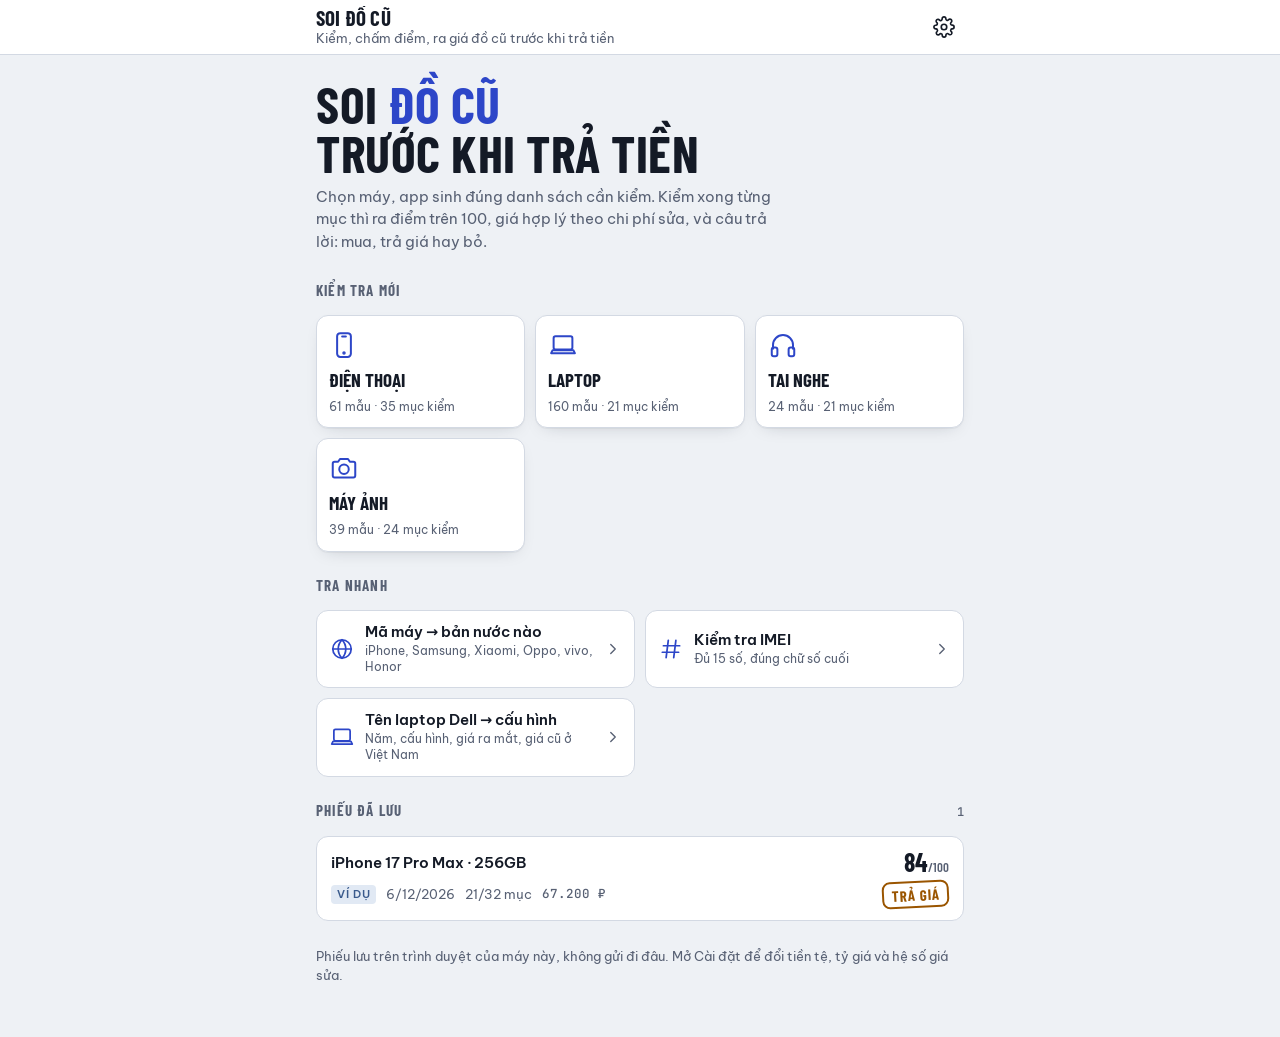
==== commit 57f8b25e: "Build APK trên GitHub khi đổi VERSION, thêm nút tải bản mới nhất Workflow Build APK giờ tự chạy khi " ====
--- a/index.html
+++ b/index.html
@@ -5,7 +5,7 @@
 <meta name="viewport" content="width=device-width, initial-scale=1, viewport-fit=cover">
 <meta name="theme-color" content="#FFFFFF" media="(prefers-color-scheme: light)">
 <meta name="theme-color" content="#161C27" media="(prefers-color-scheme: dark)">
-<meta name="description" content="Soi Đồ Cũ — kiểm điện thoại, tai nghe, máy ảnh cũ: chấm điểm 100, ra giá hợp lý theo chi phí sửa, nên mua hay không.">
+<meta name="description" content="Soi Đồ Cũ — kiểm điện thoại, laptop, tai nghe, máy ảnh cũ: chấm điểm 100, ra giá hợp lý theo chi phí sửa, nên mua hay không.">
 <title>Soi Đồ Cũ</title>
 <link rel="manifest" href="manifest.webmanifest">
 <link rel="icon" type="image/png" sizes="192x192" href="icons/icon-192.png">
@@ -353,6 +353,41 @@
 .where[open] summary { margin-bottom: 10px; }
 .kv dd.txt { font-family: inherit; font-size: 13.5px; }
 
+/* ---------- Tên laptop Dell ---------- */
+.dl-card { background: var(--surface); border: 1px solid var(--line); border-radius: var(--r); padding: 14px; display: flex; flex-direction: column; gap: 12px; }
+.dl-head { display: flex; align-items: flex-start; justify-content: space-between; gap: 12px; }
+.dl-head h3 { font: 700 21px/1.2 var(--f-display); letter-spacing: .01em; margin: 2px 0 0; }
+.dl-head .eyebrow { font-size: 11.5px; font-weight: 600; letter-spacing: .07em; text-transform: uppercase; color: var(--muted); }
+.dl-year { font: 700 26px/1 var(--f-display); color: var(--accent); white-space: nowrap; font-variant-numeric: tabular-nums; }
+.dl-year.approx { color: var(--muted); }
+.dl-anat { display: grid; grid-template-columns: repeat(auto-fit, minmax(92px, 1fr)); gap: 8px; }
+.dl-t { background: var(--sunk); border-radius: 10px; padding: 10px; display: flex; flex-direction: column; gap: 2px; min-width: 0; }
+.dl-t b { font-size: 26px; line-height: 1.05; color: var(--ink); }
+.dl-t.word b { font: 700 18px/1.3 var(--f-display); text-transform: uppercase; letter-spacing: .02em; }
+.dl-t .lbl { font-size: 11px; font-weight: 600; letter-spacing: .06em; text-transform: uppercase; color: var(--accent); }
+.dl-t span:last-child { font-size: 12.5px; line-height: 1.35; color: var(--muted); overflow-wrap: anywhere; }
+.dl-spec dd { overflow-wrap: anywhere; }
+.dl-prices { display: grid; grid-template-columns: repeat(2, minmax(0, 1fr)); gap: 8px; }
+.dl-price { border: 1px solid var(--line); border-radius: 10px; padding: 10px 12px; display: flex; flex-direction: column; gap: 3px; min-width: 0; }
+.dl-price .lbl { font-size: 11.5px; font-weight: 600; letter-spacing: .05em; text-transform: uppercase; color: var(--muted); }
+.dl-price b { font: 700 19px/1.2 var(--f-display); }
+@media (max-width: 480px) { .dl-prices { grid-template-columns: minmax(0, 1fr); } }
+.dl-nb { display: flex; flex-direction: column; gap: 6px; }
+.dl-nb .lbl { font-size: 11.5px; font-weight: 600; letter-spacing: .05em; text-transform: uppercase; color: var(--muted); }
+.dl-pick { display: flex; flex-wrap: wrap; gap: 6px; }
+.dl-rules dd .dl-ex { display: block; margin-top: 3px; }
+.dl-mini { display: flex; flex-direction: column; gap: 10px; border-top: 1px dashed var(--line); padding-top: 10px; }
+pre.cmd { background: var(--sunk); border-radius: 8px; padding: 10px 12px; margin: 0; font-size: 14px; overflow-x: auto; }
+
+/* ---------- Thử bàn phím ---------- */
+.kb-wrap { overflow-x: auto; }
+.kb { display: flex; flex-direction: column; gap: 5px; min-width: 620px; }
+.kb-r { display: flex; gap: 5px; }
+.kb-k { flex: 1; min-width: 0; text-align: center; padding: 9px 2px; border-radius: 6px; border: 1px solid var(--line); background: var(--surface); font-size: 12px; color: var(--muted); }
+.kb-k.on { background: var(--accent); border-color: var(--accent); color: var(--surface); font-weight: 600; }
+.kb-st { margin: 0; font-size: 14px; }
+.dl-spec dd { font-family: inherit; overflow-wrap: anywhere; }
+
 </style>
 </head>
 <body>
@@ -370,6 +405,7 @@
   <symbol id="i-ext" viewBox="0 0 24 24"><path d="M14 4h6v6M20 4l-9 9M18 14v5a1 1 0 0 1-1 1H5a1 1 0 0 1-1-1V7a1 1 0 0 1 1-1h5"/></symbol>
   <symbol id="i-check" viewBox="0 0 24 24"><path d="M5 12.5l4.5 4.5L19 7.5"/></symbol>
   <symbol id="i-chev" viewBox="0 0 24 24"><path d="M9 6l6 6-6 6"/></symbol>
+  <symbol id="i-laptop" viewBox="0 0 24 24"><rect x="4.5" y="5" width="15" height="10.5" rx="1.5"/><path d="M2.5 18.5h19l-1.2-2.4H3.7z"/></symbol>
   <symbol id="i-globe" viewBox="0 0 24 24"><circle cx="12" cy="12" r="8.5"/><path d="M3.5 12h17M12 3.5c2.4 2.4 3.5 5.3 3.5 8.5s-1.1 6.1-3.5 8.5c-2.4-2.4-3.5-5.3-3.5-8.5s1.1-6.1 3.5-8.5z"/></symbol>
   <symbol id="i-hash" viewBox="0 0 24 24"><path d="M9.5 4l-2 16M16.5 4l-2 16M5 9h15M4 15h15"/></symbol>
 </svg>
@@ -380,7 +416,7 @@
 <script>
 (function () {
 'use strict';
-const APP_VERSION = '0.3.0';
+const APP_VERSION = '0.4.0';
 const IS_PWA = true;
 // ===== Dữ liệu dùng chung: mức chấm, hạng, đường cong giá, khấu hao, tiền tệ =====
 // Mỗi mục kiểm tra có danh sách "mức" (levels). f = hệ số điểm (1 = đủ điểm, 0 = mất hết điểm của mục).
@@ -450,7 +486,9 @@
   phone_android: [[0, 0.75], [1, 0.55], [2, 0.40], [3, 0.30], [4, 0.22], [5, 0.17], [7, 0.10]],
   headphones: [[0, 0.75], [1, 0.60], [2, 0.48], [3, 0.38], [4, 0.30], [5, 0.24]],
   camera_mirrorless: [[0, 0.85], [1, 0.78], [2, 0.70], [3, 0.64], [4, 0.58], [5, 0.53], [8, 0.42]],
-  camera_dslr: [[0, 0.75], [1, 0.60], [2, 0.50], [3, 0.43], [4, 0.37], [5, 0.32], [8, 0.22]]
+  camera_dslr: [[0, 0.75], [1, 0.60], [2, 0.50], [3, 0.43], [4, 0.37], [5, 0.32], [8, 0.22]],
+  // Laptop: ước lượng, đối chiếu với giá máy cũ ở Việt Nam 11/2026 (máy doanh nghiệp 4–5 tuổi còn khoảng 25–35% giá khởi điểm).
+  laptop: [[0, 0.80], [1, 0.62], [2, 0.50], [3, 0.41], [4, 0.33], [5, 0.27], [7, 0.18]]
 };
 
 const CURRENCIES = {
@@ -1169,6 +1207,369 @@
   ]
 };
 
+// Sinh tự động bởi tools/make_dell_data.py từ tests/dell-data/*.json. Đừng sửa tay.
+// Thông số và giá ra mắt ở Mỹ lấy từ trang Dell, Notebookcheck, PCMag…; giá cũ ở Việt Nam từ các cửa hàng, có ghi nguồn và ngày xem.
+const DELL_MODELS = [
+  {"id": "dl-precision-3540", "brand": "dell", "group": "Dell Precision", "line": "precision", "family": "Precision", "series": "Precision 3000", "code": "3540", "name": "Dell Precision 3540", "year": 2019, "launch": "2019-04", "size": "15,6″", "cpu": "thế hệ 8 Whiskey Lake-U 15W: i5-8265U ... i7-8565U/i7-8665U", "gpu": "AMD Radeon Pro WX 2100 2GB (tuỳ chọn)", "ram": "DDR4-2400, 2 SO-DIMM, tối đa 32GB", "storage": "tới 2TB", "display": "15,6″, tuỳ chọn cảm ứng", "weight": 1.83, "usd": 799, "usdSrc": "https://techaeris.com/2019/05/01/dell-announces-the-dell-precision-3540-and-3541-mobile-workstations/", "specSrc": "https://en.wikipedia.org/wiki/Dell_Precision", "dgpu": true, "note": "Bản 3540 dùng chip U tiết kiệm điện; 3541 cùng vỏ nhưng chip H và card NVIDIA mạnh hơn."},
+  {"id": "dl-precision-3541", "brand": "dell", "group": "Dell Precision", "line": "precision", "family": "Precision", "series": "Precision 3000", "code": "3541", "name": "Dell Precision 3541", "year": 2019, "launch": "2019-05", "size": "15,6″", "cpu": "thế hệ 9 Coffee Lake-H 35/45W: i5-9300H/9400H, i7-9750H/9850H, tới i9-9880H; Xeon E-2276M", "gpu": "NVIDIA Quadro P620 4GB", "ram": "DDR4-2666, 2 SO-DIMM, tối đa 32GB", "display": "15,6″, tuỳ chọn cảm ứng", "weight": 1.97, "specSrc": "https://www.notebookcheck.net/Dell-Precision-3540-and-3541-will-offer-Core-i9-9880H-options-for-business-users-on-a-tight-budget.419675.0.html", "dgpu": true},
+  {"id": "dl-precision-3550", "brand": "dell", "group": "Dell Precision", "line": "precision", "family": "Precision", "series": "Precision 3000", "code": "3550", "name": "Dell Precision 3550", "year": 2020, "launch": "2020-05", "size": "15,6″", "cpu": "thế hệ 10 Comet Lake-U: i5-10210U/10310U, i7-10510U/10610U/10810U", "gpu": "NVIDIA Quadro P520 2GB (tuỳ chọn)", "ram": "DDR4-2667, 2 SO-DIMM, tối đa 32GB", "display": "15,6″ FHD", "weight": 1.86, "usd": 1049, "usdSrc": "https://www.neowin.net/news/dells-new-precision-mobile-workstations-are-smaller-and-more-powerful/", "specSrc": "https://en.wikipedia.org/wiki/Dell_Precision", "dgpu": true, "note": "Bản chip U; 3551 cùng vỏ, chip H mạnh hơn.", "vnd": [8800000, 8800000], "vndSrc": "https://laptoptcc.com/laptop-dell-precsion-cu?page=5", "vndShop": "laptoptcc.com", "vndSeen": "xem 14/11/2026", "vndNote": "i5-10210U/iGPU/8GB/256GB/FHD", "vndCond": "used (cũ)"},
+  {"id": "dl-precision-3551", "brand": "dell", "group": "Dell Precision", "line": "precision", "family": "Precision", "series": "Precision 3000", "code": "3551", "name": "Dell Precision 3551", "year": 2020, "launch": "2020-05", "size": "15,6″", "cpu": "thế hệ 10 Comet Lake-H 45W: i5-10300H/10400H, i7-10750H/10850H/10875H, i9-10885H, Xeon W-10855M", "gpu": "NVIDIA Quadro P620 4GB", "ram": "DDR4-2933, 2 SO-DIMM, tối đa 64GB, ECC khi có Xeon", "display": "15,6″ FHD", "weight": 1.89, "usd": 939, "usdSrc": "https://www.neowin.net/news/dells-new-precision-mobile-workstations-are-smaller-and-more-powerful/", "specSrc": "https://en.wikipedia.org/wiki/Dell_Precision", "dgpu": true, "vnd": [10800000, 13500000], "vndSrc": "https://laptoptcc.com/laptop-dell-precsion-cu?page=6", "vndShop": "laptoptcc.com", "vndSeen": "xem 14/11/2026", "vndNote": "i7-10875H/Quadro P620/8-16GB/256-512GB/FHD", "vndCond": "used (cũ)"},
+  {"id": "dl-precision-3560", "brand": "dell", "group": "Dell Precision", "line": "precision", "family": "Precision", "series": "Precision 3000", "code": "3560", "name": "Dell Precision 3560", "year": 2021, "launch": "2021-01", "size": "15,6″", "cpu": "thế hệ 11 Tiger Lake-U: i5-1135G7/1145G7, i7-1165G7/1185G7", "gpu": "NVIDIA T500 2GB (tuỳ chọn)", "ram": "DDR4-3200, 2 SO-DIMM, tối đa 64GB không ECC", "display": "15,6″ 16:9 từ HD 1366x768 220 nit đến UHD 3840x2160 400 nit", "weight": 1.59, "battery": "42/64", "usd": 1189, "usdSrc": "https://liliputing.com/dell-precision-3560-is-a-mobile-workstation-with-up-to-core-i7-1185g7-and-nvidia-quadro-graphics/", "specSrc": "https://liliputing.com/dell-precision-3560-is-a-mobile-workstation-with-up-to-core-i7-1185g7-and-nvidia-quadro-graphics/", "dgpu": true, "note": "Bản chip U; 3561 cùng vỏ, chip H mạnh hơn.", "vnd": [9300000, 14000000], "vndSrc": "https://laptoptcc.com/laptop-dell-precsion-cu?page=4", "vndShop": "laptoptcc.com", "vndSeen": "xem 14/11/2026", "vndNote": "i5-1145G7 hoặc i7-1185G7/iGPU hoặc T500/8-16GB/256-512GB/FHD", "vndCond": "used (cũ)"},
+  {"id": "dl-precision-3561", "brand": "dell", "group": "Dell Precision", "line": "precision", "family": "Precision", "series": "Precision 3000", "code": "3561", "name": "Dell Precision 3561", "year": 2021, "launch": "2021-05", "size": "15,6″", "cpu": "thế hệ 11 Tiger Lake-H 45W: i5-11400H/11500H, i7-11800H/11850H, i9-11950H, Xeon W-11855M", "gpu": "NVIDIA T600 4GB / T1200 4GB", "ram": "DDR4-3200, 2 khe, tối đa 64GB (ECC khi có Xeon)", "storage": "M.2 NVMe Gen4 tới 2TB + 2,5″ SATA", "display": "15,6″: HD 220 nit; FHD 250 nit (có hoặc không cảm ứng); FHD 400 nit; UHD 400 nit", "weight": 1.79, "battery": "64/97", "specSrc": "https://www.dell.com/en-us/shop/cty/pdp/spd/precision-15-3561-laptop", "dgpu": true, "vnd": [10300000, 15600000], "vndSrc": "https://laptoptcc.com/laptop-dell-precsion-cu", "vndShop": "laptoptcc.com", "vndSeen": "xem 14/11/2026", "vndNote": "i7-11800H/T600/16GB/512GB/FHD · 3 tin rao", "vndCond": "used (cũ)"},
+  {"id": "dl-precision-3570", "brand": "dell", "group": "Dell Precision", "line": "precision", "family": "Precision", "series": "Precision 3000", "code": "3570", "name": "Dell Precision 3570", "year": 2022, "launch": "2022-04", "size": "15,6″", "cpu": "thế hệ 12 Alder Lake-U/P: i5-1235U/1245U/1250P, i7-1255U/1265U/1270P/1280P", "gpu": "NVIDIA T550 4GB", "ram": "2 SO-DIMM, tối đa 64GB", "weight": 1.59, "specSrc": "https://en.wikipedia.org/wiki/Dell_Precision", "dgpu": true, "note": "Bản chip U/P; 3571 cùng vỏ, chip H mạnh hơn.", "vnd": [12500000, 15500000], "vndSrc": "https://laptoptcc.com/laptop-dell-precsion-cu?page=7", "vndShop": "laptoptcc.com", "vndSeen": "xem 14/11/2026", "vndNote": "i5-1235U hoặc i7-1265U/iGPU hoặc T550/16GB/512GB/FHD", "vndCond": "used (cũ)"},
+  {"id": "dl-precision-3571", "brand": "dell", "group": "Dell Precision", "line": "precision", "family": "Precision", "series": "Precision 3000", "code": "3571", "name": "Dell Precision 3571", "year": 2022, "launch": "2022-04", "size": "15,6″", "cpu": "thế hệ 12 Alder Lake-H 45W: i5-12500H/12600H, i7-12700H/12800H, i9-12900H", "gpu": "NVIDIA T600 4GB / RTX A1000 4GB / RTX A2000 8GB", "ram": "DDR5-4800, 2 khe, tối đa 64GB", "storage": "M.2 NVMe tới 2TB + 2,5″ SATA HDD", "display": "15,6″: HD 220 nit; FHD 250 nit (tuỳ chọn cảm ứng); FHD 400 nit 100% sRGB; UHD 400 nit", "weight": 1.78, "battery": "64/97", "specSrc": "https://www.dell.com/en-us/shop/cty/pdp/spd/precision-15-3571-laptop", "dgpu": true, "vnd": [17800000, 18800000], "vndSrc": "https://laptoptcc.com/laptop-dell-precsion-cu?page=7", "vndShop": "laptoptcc.com", "vndSeen": "xem 14/11/2026", "vndNote": "i7-12700H/T600/16GB/512GB/FHD · 2 tin rao", "vndCond": "used (cũ)"},
+  {"id": "dl-precision-3580", "brand": "dell", "group": "Dell Precision", "line": "precision", "family": "Precision", "series": "Precision 3000", "code": "3580", "name": "Dell Precision 3580", "year": 2023, "launch": "2023-03", "size": "15,6″", "cpu": "thế hệ 13 Raptor Lake-U/P: i5-1335U, i7-1355U, i5-1340P/1350P, i7-1360P/1370P", "gpu": "NVIDIA RTX A500 4GB (tuỳ chọn)", "ram": "DDR4-3200 hoặc DDR5-4800/5200, 2 thanh, tối đa 64GB", "storage": "M.2 NVMe Gen4 256GB-2TB", "display": "15,6″ FHD IPS: 250 nit (tuỳ chọn cảm ứng) hoặc 400 nit 100% sRGB", "weight": 1.61, "battery": "42/54", "specSrc": "https://www.delltechnologies.com/asset/en-us/products/workstations/technical-support/precision-3580-spec-sheet.pdf", "dgpu": true, "note": "Bản chip U/P; 3581 cùng vỏ, chip H mạnh hơn.", "vnd": [17500000, 17500000], "vndSrc": "https://laptoptcc.com/laptop-dell-precsion-cu?page=5", "vndShop": "laptoptcc.com", "vndSeen": "xem 14/11/2026", "vndNote": "i7-1370P/RTX A500/16GB/256GB/FHD", "vndCond": "used (cũ)"},
+  {"id": "dl-precision-3581", "brand": "dell", "group": "Dell Precision", "line": "precision", "family": "Precision", "series": "Precision 3000", "code": "3581", "name": "Dell Precision 3581", "year": 2023, "launch": "2023-03", "size": "15,6″", "cpu": "thế hệ 13 Raptor Lake-H: i5-13600H, i7-13700H/13800H, i9-13900H", "gpu": "NVIDIA RTX A500 4GB / RTX A1000 6GB / RTX 2000 Ada 8GB", "ram": "DDR5-4800/5200, 2 thanh, tối đa 64GB", "storage": "M.2 NVMe Gen4 256GB-2TB", "display": "15,6″ FHD IPS: 250 nit (tuỳ chọn cảm ứng) hoặc 400 nit 100% sRGB", "weight": 1.8, "battery": "64/97", "specSrc": "https://www.delltechnologies.com/asset/en-us/products/workstations/technical-support/precision-3581-spec-sheet.pdf", "dgpu": true, "vnd": [16800000, 23900000], "vndSrc": "https://huynhlongstore.com/san-pham/dell-precision-3581-15-inch-2023-core-i5-13600h-16gb-512gb-rtx-a500-4gb-fhd/", "vndShop": "huynhlongstore.com", "vndSeen": "xem 14/11/2026", "vndNote": "i5-13600H/RTX A500/16GB/512GB/FHD · 2 tin rao", "vndCond": "Like New"},
+  {"id": "dl-precision-3490", "brand": "dell", "group": "Dell Precision", "line": "precision", "family": "Precision", "series": "Precision 3000", "code": "3490", "name": "Dell Precision 3490", "year": 2024, "launch": "2024-02", "size": "14″", "cpu": "Core Ultra (Meteor Lake) U/H: Ultra 5 125U/125H/135H, Ultra 7 155U/155H/165H", "gpu": "NVIDIA RTX 500 Ada 4GB (tuỳ chọn)", "ram": "DDR5-5600, 2 thanh, tối đa 64GB", "storage": "M.2 2230 NVMe Gen4 tới 2TB", "display": "14″ FHD IPS 100% sRGB: 250 nit, 300 nit cảm ứng, hoặc 400 nit", "weight": 1.4, "battery": "42/54", "specSrc": "https://www.delltechnologies.com/asset/en-us/products/workstations/technical-support/precision-3490-spec-sheet.pdf", "dgpu": true},
+  {"id": "dl-precision-3590", "brand": "dell", "group": "Dell Precision", "line": "precision", "family": "Precision", "series": "Precision 3000", "code": "3590", "name": "Dell Precision 3590", "year": 2024, "launch": "2024-02", "size": "15,6″", "cpu": "Core Ultra (Meteor Lake) U/H: Ultra 5 125U/125H/135H, Ultra 7 155U/155H/165H", "gpu": "NVIDIA RTX 500 Ada 4GB (tuỳ chọn)", "ram": "DDR5-5600, 2 thanh, tối đa 64GB", "storage": "M.2 NVMe Gen4 tới 2TB", "display": "15,6″ FHD IPS: 250 nit (tuỳ chọn cảm ứng) hoặc 400 nit 100% sRGB", "weight": 1.62, "battery": "42/54", "specSrc": "https://www.delltechnologies.com/asset/en-us/products/workstations/technical-support/precision-3590-spec-sheet.pdf", "dgpu": true, "note": "Bản chip U; 3591 cùng vỏ, chip H mạnh hơn.", "vnd": [20900000, 20900000], "vndSrc": "https://laptoptcc.com/laptop-dell-precsion-cu?page=7", "vndShop": "laptoptcc.com", "vndSeen": "xem 14/11/2026", "vndNote": "Core Ultra 7 155H/iGPU/16GB/512GB/FHD cảm ứng", "vndCond": "used (cũ)"},
+  {"id": "dl-precision-3591", "brand": "dell", "group": "Dell Precision", "line": "precision", "family": "Precision", "series": "Precision 3000", "code": "3591", "name": "Dell Precision 3591", "year": 2024, "launch": "2024-02", "size": "15,6″", "cpu": "Core Ultra H (Meteor Lake) 45W: Ultra 5 135H, Ultra 7 155H/165H, Ultra 9 185H", "gpu": "NVIDIA RTX 500 Ada 4GB / RTX 1000 Ada 6GB / RTX 2000 Ada 8GB", "ram": "DDR5-5600, 2 thanh, tối đa 64GB", "storage": "M.2 NVMe Gen4 tới 2TB", "display": "15,6″ FHD IPS: 250 nit (tuỳ chọn cảm ứng) hoặc 400 nit 100% sRGB", "weight": 1.79, "battery": "64/97", "specSrc": "https://www.delltechnologies.com/asset/en-us/products/workstations/technical-support/precision-3591-spec-sheet.pdf", "dgpu": true, "vnd": [21500000, 36900000], "vndSrc": "https://laptoptcc.com/laptop-dell-precsion-cu?page=5", "vndShop": "laptoptcc.com", "vndSeen": "xem 14/11/2026", "vndNote": "Core Ultra 5 135H đến Ultra 9 185H/RTX 500-2000 Ada/16-32GB/512GB-1TB", "vndCond": "used (cũ)"},
+  {"id": "dl-precision-5530", "brand": "dell", "group": "Dell Precision", "line": "precision", "family": "Precision", "series": "Precision 5000", "code": "5530", "name": "Dell Precision 5530", "year": 2018, "launch": "2018-05", "size": "15,6″", "cpu": "thế hệ 8 Coffee Lake-H: i5-8300H/8400H, i7-8850H, i9-8950HK, Xeon E-2176M", "gpu": "NVIDIA Quadro P1000 / P2000 4GB", "ram": "DDR4-2666, 2 SO-DIMM, tối đa 64GB", "storage": "M.2 NVMe; 2,5″ SATA lắp được khi có pin 56Wh", "display": "15,6″ FHD IGZO hoặc UHD IGZO cảm ứng", "weight": 1.78, "battery": "56/97", "usd": 1449, "usdSrc": "https://www.neowin.net/news/dells-new-precision-mobile-workstations-include-a-core-i9-and-nvidia-quadro-graphics/", "specSrc": "https://en.wikipedia.org/wiki/Dell_Precision", "dgpu": true, "note": "Đừng nhầm với «Precision 5530 2-in-1» (2018, chip Kaby Lake-G, card Radeon Pro WX Vega M): tin rao ghi 2-in-1 là máy khác. Thân vỏ chung với XPS 15 9570.", "vnd": [12800000, 14800000], "vndSrc": "https://laptoptcc.com/laptop-cu-dell-precision-5530-core-i7-8850h-ram-16gb-pcie-512gb-fhd-nvidia-quadro-p1000", "vndShop": "laptoptcc.com", "vndSeen": "xem 14/11/2026", "vndNote": "i7-8750H/Quadro P2000/16GB/512GB/FHD · 4 tin rao", "vndCond": "used (cũ)"},
+  {"id": "dl-precision-5540", "brand": "dell", "group": "Dell Precision", "line": "precision", "family": "Precision", "series": "Precision 5000", "code": "5540", "name": "Dell Precision 5540", "year": 2019, "launch": "2019-07", "size": "15,6″", "cpu": "thế hệ 9 Coffee Lake-H: i5-9400H, i7-9750H/9850H, i9-9880H/9980HK, Xeon E-2276M", "gpu": "NVIDIA Quadro T1000 / T2000 4GB", "ram": "DDR4-2666, 2 SO-DIMM, tối đa 64GB", "storage": "M.2 NVMe; 2,5″ SATA lắp được khi có pin 56Wh", "display": "15,6″ FHD IPS; UHD IGZO cảm ứng 100% Adobe; UHD OLED 100% DCI-P3", "weight": 1.78, "battery": "56/97", "usd": 1339, "usdSrc": "https://www.nasdaq.com/press-release/new-dell-precision-workstations-deliver-intelligent-performance-most-demanding", "specSrc": "https://en.wikipedia.org/wiki/Dell_Precision", "dgpu": true, "note": "Thân vỏ chung với XPS 15 7590.", "vnd": [12900000, 16500000], "vndSrc": "https://laptoptcc.com/laptop-dell-precsion-cu?page=2", "vndShop": "laptoptcc.com", "vndSeen": "xem 14/11/2026", "vndNote": "i7-9750H(9850H)/Quadro T2000/16GB/512GB/FHD · 3 tin rao", "vndCond": "used (cũ)"},
+  {"id": "dl-precision-5550", "brand": "dell", "group": "Dell Precision", "line": "precision", "family": "Precision", "series": "Precision 5000", "code": "5550", "name": "Dell Precision 5550", "year": 2020, "launch": "2020-05", "size": "15,6″", "cpu": "thế hệ 10 Comet Lake-H 45W: i5-10400H, i7-10750H/10850H/10875H, i9-10885H, Xeon W-10855M", "gpu": "NVIDIA Quadro T1000 / T2000 4GB", "ram": "DDR4-2933, 2 SO-DIMM, tối đa 64GB, ECC tuỳ chọn", "storage": "2x M.2 NVMe Gen3, tới 2TB mỗi ổ", "display": "15,6″ 16:10 FHD+ 1920x1200 500 nit; UHD+ 3840x2400 cảm ứng 500 nit", "weight": 1.84, "battery": "56/86", "usd": 1999, "usdSrc": "https://www.dell.com/en-us/dt/corporate/newsroom/announcements/detailpage.press-releases~usa~2020~05~20200519-dell-technologies-helps-professionals-stay-productive-anywhere.htm", "specSrc": "https://www.storagereview.com/review/dell-precision-5550-workstation-review", "dgpu": true, "note": "Thân vỏ chung với XPS 15 9500.", "vnd": [15500000, 18900000], "vndSrc": "https://laptoptcc.com/laptop-dell-precsion-cu?page=4", "vndShop": "laptoptcc.com", "vndSeen": "xem 14/11/2026", "vndNote": "i7-10750H/Quadro T2000/16GB/512GB/FHD+ · 4 tin rao", "vndCond": "used (cũ)"},
+  {"id": "dl-precision-5750", "brand": "dell", "group": "Dell Precision", "line": "precision", "family": "Precision", "series": "Precision 5000", "code": "5750", "name": "Dell Precision 5750", "year": 2020, "launch": "2020-06", "size": "17″", "cpu": "thế hệ 10 Comet Lake-H 45W, Core i5/i7/i9 và Xeon W", "gpu": "NVIDIA Quadro tới RTX 3000 6GB", "display": "17″ 16:10 FHD+ hoặc UHD+", "usd": 2399, "usdSrc": "https://www.dell.com/en-us/dt/corporate/newsroom/announcements/detailpage.press-releases~usa~2020~05~20200519-dell-technologies-helps-professionals-stay-productive-anywhere.htm", "specSrc": "https://www.neowin.net/news/dells-new-precision-mobile-workstations-are-smaller-and-more-powerful/", "dgpu": true, "note": "Thân vỏ chung với XPS 17 9700."},
+  {"id": "dl-precision-5560", "brand": "dell", "group": "Dell Precision", "line": "precision", "family": "Precision", "series": "Precision 5000", "code": "5560", "name": "Dell Precision 5560", "year": 2021, "launch": "2021-05", "size": "15,6″", "cpu": "thế hệ 11 Tiger Lake-H 45W: i5-11500H, i7-11800H/11850H, i9-11950H, Xeon W-11955M", "gpu": "NVIDIA T1200 4GB / RTX A2000 4GB", "ram": "DDR4-3200, 2 SO-DIMM, tối đa 64GB, ECC tuỳ chọn", "storage": "2x M.2 NVMe Gen3/Gen4, 256GB-2TB mỗi ổ", "display": "15,6″ 16:10 FHD+ 500 nit; UHD+ cảm ứng 500 nit", "weight": 1.84, "battery": "56/86", "specSrc": "https://www.delltechnologies.com/asset/en-us/products/workstations/technical-support/precision-5560-spec-sheet.pdf", "dgpu": true, "note": "Thân vỏ chung với XPS 15 9510.", "vnd": [18500000, 23900000], "vndSrc": "https://huynhlongstore.com/san-pham/dell-precision-5560-core-i7-11800h-16gb-512gb-ssd-quadro-t1200-4gb-fhd/", "vndShop": "huynhlongstore.com", "vndSeen": "xem 14/11/2026", "vndNote": "i7-11800H/T1200 hoặc A2000/16GB/512GB/FHD+ · 5 tin rao", "vndCond": "Like New (price from article updated 2026-11-11)"},
+  {"id": "dl-precision-5760", "brand": "dell", "group": "Dell Precision", "line": "precision", "family": "Precision", "series": "Precision 5000", "code": "5760", "name": "Dell Precision 5760", "year": 2021, "launch": "2021-05", "size": "17″", "cpu": "thế hệ 11 Tiger Lake-H 45W: i5-11500H, i7-11800H/11850H, i9-11950H, Xeon W-11855M/W-11955M", "gpu": "NVIDIA RTX A2000 4GB / RTX A3000 6GB", "ram": "DDR4-3200, 2 SO-DIMM, tối đa 64GB, ECC tuỳ chọn", "storage": "2x M.2 NVMe, tới 4TB mỗi ổ", "display": "17″ 16:10 FHD+ 500 nit; UHD+ cảm ứng 500 nit HDR400", "weight": 2.13, "battery": "56/97", "usd": 2059, "usdSrc": "https://www.laptopmag.com/reviews/dell-precision-5760", "specSrc": "https://www.delltechnologies.com/asset/en-us/products/workstations/technical-support/precision-5760-spec-sheet.pdf", "dgpu": true, "note": "Thân vỏ chung với XPS 17 9710.", "usdNote": "Giá khởi điểm trong bài đánh giá, không phải giá niêm yết lúc ra mắt."},
+  {"id": "dl-precision-5470", "brand": "dell", "group": "Dell Precision", "line": "precision", "family": "Precision", "series": "Precision 5000", "code": "5470", "name": "Dell Precision 5470", "year": 2022, "launch": "2022-04", "size": "14″", "cpu": "thế hệ 12 Alder Lake-H 45W: i5-12500H/12600H, i7-12700H/12800H, i9-12900H/12900HK", "gpu": "NVIDIA RTX A1000 4GB (tuỳ chọn)", "ram": "LPDDR5-5200 hàn trên bo, tối đa 32GB", "storage": "M.2 NVMe tới 4TB", "display": "14″ 16:10 FHD+ 500 nit; QHD+ 2560x1600 cảm ứng 500 nit", "weight": 1.48, "battery": "72", "usd": 1929, "usdSrc": "https://www.laptopmag.com/reviews/dell-precision-5470", "specSrc": "https://cdn.shopify.com/s/files/1/0593/9249/1689/files/precision-5470-spec-sheet.pdf", "dgpu": true, "usdNote": "Giá khởi điểm trong bài đánh giá, không phải giá niêm yết lúc ra mắt."},
+  {"id": "dl-precision-5570", "brand": "dell", "group": "Dell Precision", "line": "precision", "family": "Precision", "series": "Precision 5000", "code": "5570", "name": "Dell Precision 5570", "year": 2022, "launch": "2022-04", "size": "15,6″", "cpu": "thế hệ 12 Alder Lake-H 45W: i5-12500H/12600H, i7-12700H/12800H, i9-12900H/12900HK", "gpu": "NVIDIA RTX A1000 4GB / RTX A2000 8GB", "ram": "DDR5-4800, 2 thanh, tối đa 64GB", "storage": "M.2 NVMe Gen4 tới 4TB", "display": "15,6″ 16:10 FHD+ 500 nit; UHD+ cảm ứng 500 nit", "weight": 1.84, "battery": "56/86", "specSrc": "https://www.smccd.edu/dsgs/docs/precision-5570-spec-sheet.pdf", "dgpu": true, "note": "Thân vỏ chung với XPS 15 9520.", "vnd": [22900000, 27900000], "vndSrc": "https://huynhlongstore.com/san-pham/dell-precision-5570-i7-12800h-ram-32gb-ssd-1tb-rtx-a1000/", "vndShop": "huynhlongstore.com", "vndSeen": "xem 14/11/2026", "vndNote": "i7-12800H/RTX A1000/16-32GB/512GB-1TB · 4 tin rao", "vndCond": "Like New"},
+  {"id": "dl-precision-5770", "brand": "dell", "group": "Dell Precision", "line": "precision", "family": "Precision", "series": "Precision 5000", "code": "5770", "name": "Dell Precision 5770", "year": 2022, "size": "17″", "cpu": "thế hệ 12 Alder Lake-H 45W: i5-12600H, i7-12700H/12800H, i9-12900H", "gpu": "NVIDIA RTX A2000 8GB / RTX A3000 12GB", "ram": "DDR5-4800, 2 thanh, tối đa 64GB không ECC", "storage": "M.2 NVMe tới 4TB", "display": "17″ 16:10 FHD+ 500 nit; UHD+ cảm ứng 500 nit", "weight": 2.17, "battery": "56/97", "specSrc": "https://cdn.shopify.com/s/files/1/0593/9249/1689/files/precision-5770-spec-sheet.pdf", "dgpu": true, "note": "Thân vỏ chung với XPS 17 9720."},
+  {"id": "dl-precision-5480", "brand": "dell", "group": "Dell Precision", "line": "precision", "family": "Precision", "series": "Precision 5000", "code": "5480", "name": "Dell Precision 5480", "year": 2023, "launch": "2023-03", "size": "14″", "cpu": "thế hệ 13 Raptor Lake-H: i5-13500H/13600H, i7-13700H/13800H, i9-13900H", "gpu": "NVIDIA RTX A1000 6GB / RTX 2000 Ada 8GB / RTX 3000 Ada 8GB", "ram": "LPDDR5-6000 hàn trên bo, tối đa 64GB", "storage": "M.2 NVMe Gen4 tới 4TB", "display": "14″ 16:10 FHD+ 500 nit; QHD+ cảm ứng 500 nit", "weight": 1.48, "battery": "72", "specSrc": "https://www.delltechnologies.com/asset/en-us/products/workstations/technical-support/precision-5480-spec-sheet.pdf", "dgpu": true, "vnd": [28500000, 28500000], "vndSrc": "https://laptoptcc.com/laptop-dell-precsion-cu?page=7", "vndShop": "laptoptcc.com", "vndSeen": "xem 14/11/2026", "vndNote": "i7-13700H/RTX A1000 6GB/32GB/512GB/FHD+", "vndCond": "used (cũ)"},
+  {"id": "dl-precision-5680", "brand": "dell", "group": "Dell Precision", "line": "precision", "family": "Precision", "series": "Precision 5000", "code": "5680", "name": "Dell Precision 5680", "year": 2023, "launch": "2023-03", "size": "16″", "cpu": "thế hệ 13 Raptor Lake-H: i5-13600H, i7-13700H/13800H, i9-13900H", "gpu": "NVIDIA RTX A1000 6GB, RTX 2000/3500/4000/5000 Ada, GeForce RTX 4090; Intel Arc Pro A60M", "ram": "LPDDR5x-6000/6400 hàn trên bo, tối đa 64GB", "storage": "M.2 NVMe Gen4 tới 4TB", "display": "16″ 16:10 FHD+ 500 nit 100% DCI-P3; UHD+ OLED cảm ứng 400 nit", "weight": 1.91, "battery": "66/99.5", "usd": 2349, "usdSrc": "https://www.tomsguide.com/reviews/dell-precision-5680", "specSrc": "https://www.delltechnologies.com/asset/en-us/products/workstations/technical-support/precision-5680-spec-sheet.pdf", "dgpu": true, "usdNote": "Giá khởi điểm trong bài đánh giá, không phải giá niêm yết lúc ra mắt.", "vnd": [31500000, 43900000], "vndSrc": "https://huynhlongstore.com/san-pham/dell-precision-5680-i7-13800h-rtx-a1000/", "vndShop": "huynhlongstore.com", "vndSeen": "xem 14/11/2026", "vndNote": "i7-13800H hoặc i9-13900H/RTX A1000-3500 Ada/32-64GB/512GB · 5 tin rao", "vndCond": "Like New"},
+  {"id": "dl-precision-5490", "brand": "dell", "group": "Dell Precision", "line": "precision", "family": "Precision", "series": "Precision 5000", "code": "5490", "name": "Dell Precision 5490", "year": 2024, "launch": "2024-02", "size": "14″", "cpu": "Core Ultra H (Meteor Lake) 45W: Ultra 5 135H, Ultra 7 155H/165H, Ultra 9 185H", "gpu": "NVIDIA RTX 1000 Ada 6GB / RTX 2000 Ada 8GB / RTX 3000 Ada 8GB", "ram": "LPDDR5x-7467 hàn trên bo, tối đa 64GB", "storage": "M.2 NVMe Gen4 tới 4TB", "display": "14″ 16:10 FHD+ 500 nit; QHD+ cảm ứng 500 nit", "weight": 1.48, "battery": "72", "specSrc": "https://www.delltechnologies.com/asset/en-us/products/workstations/technical-support/precision-5490-spec-sheet.pdf", "dgpu": true, "vnd": [38000000, 38000000], "vndSrc": "https://laptoptcc.com/laptop-dell-precsion-cu?page=5", "vndShop": "laptoptcc.com", "vndSeen": "xem 14/11/2026", "vndNote": "Core Ultra 7 165H/RTX 1000 Ada ('A1000')/32GB/512GB/FHD+", "vndCond": "used (cũ)"},
+  {"id": "dl-precision-5690", "brand": "dell", "group": "Dell Precision", "line": "precision", "family": "Precision", "series": "Precision 5000", "code": "5690", "name": "Dell Precision 5690", "year": 2024, "launch": "2024-02", "size": "16″", "cpu": "Core Ultra H (Meteor Lake) 45W: Ultra 5 135H, Ultra 7 155H/165H, Ultra 9 185H", "gpu": "NVIDIA RTX 1000/2000/3500/4000/5000 Ada", "ram": "LPDDR5x-7467 hàn trên bo, tối đa 64GB", "storage": "M.2 NVMe Gen4 tới 4TB", "display": "16″ 16:10 FHD+ 500 nit; UHD+ OLED cảm ứng 400 nit", "weight": 2.03, "battery": "99.5", "specSrc": "https://www.delltechnologies.com/asset/en-us/products/workstations/technical-support/precision-5690-spec-sheet.pdf", "dgpu": true, "vnd": [38500000, 48500000], "vndSrc": "https://laptoptcc.com/laptop-dell-precsion-cu?page=5", "vndShop": "laptoptcc.com", "vndSeen": "xem 14/11/2026", "vndNote": "Core Ultra 7 165H/RTX 1000-2000 Ada/32-64GB/512GB-1TB/FHD+", "vndCond": "used (cũ)"},
+  {"id": "dl-precision-7530", "brand": "dell", "group": "Dell Precision", "line": "precision", "family": "Precision", "series": "Precision 7000", "code": "7530", "name": "Dell Precision 7530", "year": 2018, "launch": "2018-05", "size": "15,6″", "cpu": "thế hệ 8 Coffee Lake-H 45W: i5-8300H/8400H, i7-8750H/8850H, i9-8950HK, Xeon E-2176M/E-2186M", "gpu": "AMD Radeon Pro WX 4150 4GB; NVIDIA Quadro P1000/P2000 4GB, P3200 6GB", "ram": "DDR4, 4 SO-DIMM, tối đa 128GB (2666) / 64GB ECC", "storage": "tới 3 ổ (M.2 NVMe + 2,5″)", "display": "15,6″ FHD TN; FHD IPS (tuỳ chọn cảm ứng); UHD IGZO 100% Adobe", "weight": 2.53, "battery": "64/97", "usd": 1189, "usdSrc": "https://www.neowin.net/news/dells-new-precision-mobile-workstations-include-a-core-i9-and-nvidia-quadro-graphics/", "specSrc": "https://www.storagereview.com/review/dell-precision-7530-workstation-review?amp", "dgpu": true, "vnd": [10800000, 14000000], "vndSrc": "https://laptoptcc.com/laptop-dell-precsion-cu?page=6", "vndShop": "laptoptcc.com", "vndSeen": "xem 14/11/2026", "vndNote": "i7-8750H hoặc Xeon E-2176M/P1000-P3200/16GB/256GB/FHD · 2 tin rao", "vndCond": "used (cũ)"},
+  {"id": "dl-precision-7730", "brand": "dell", "group": "Dell Precision", "line": "precision", "family": "Precision", "series": "Precision 7000", "code": "7730", "name": "Dell Precision 7730", "year": 2018, "launch": "2018-05", "size": "17,3″", "cpu": "thế hệ 8 Coffee Lake-H 45W: i5-8300H/8400H, i7-8750H/8850H, i9-8950HK, Xeon E-2176M/E-2186M", "gpu": "NVIDIA Quadro tới P3200 6GB / P4200 8GB / P5200 16GB", "ram": "DDR4, 4 SO-DIMM, tối đa 128GB", "display": "17,3″ HD+ TN, FHD IPS, UHD IGZO cảm ứng", "weight": 3.17, "usd": 1509, "usdSrc": "https://www.neowin.net/news/dells-new-precision-mobile-workstations-include-a-core-i9-and-nvidia-quadro-graphics/", "specSrc": "https://en.wikipedia.org/wiki/Dell_Precision", "dgpu": true},
+  {"id": "dl-precision-7540", "brand": "dell", "group": "Dell Precision", "line": "precision", "family": "Precision", "series": "Precision 7000", "code": "7540", "name": "Dell Precision 7540", "year": 2019, "launch": "2019-07", "size": "15,6″", "cpu": "thế hệ 9 Coffee Lake-H: i5-9400H, i7-9750H/9850H, i9-9880H/9980HK, Xeon E-2276M/E-2286M", "gpu": "AMD Radeon Pro WX 3200 4GB; NVIDIA Quadro T1000/T2000 4GB, RTX 3000 6GB, RTX 4000 8GB, RTX 5000 16GB", "ram": "DDR4, 4 SO-DIMM, tối đa 128GB (2666, ECC tuỳ chọn)", "display": "15,6″ FHD và UHD tuỳ chọn gồm UHD HDR400", "weight": 2.53, "battery": "97", "usd": 1149, "usdSrc": "https://www.nasdaq.com/press-release/new-dell-precision-workstations-deliver-intelligent-performance-most-demanding", "specSrc": "https://en.wikipedia.org/wiki/Dell_Precision", "dgpu": true, "vnd": [11500000, 14500000], "vndSrc": "https://huynhlongstore.com/san-pham/dell-precision-7540-i7-9750h-ram-16gb-ssd-512gb-fhd-ips-nvidiaquadro-t2000/", "vndShop": "huynhlongstore.com", "vndSeen": "xem 14/11/2026", "vndNote": "i7-9850H/Quadro T2000/16GB/512GB/FHD · 4 tin rao", "vndCond": "Like New"},
+  {"id": "dl-precision-7740", "brand": "dell", "group": "Dell Precision", "line": "precision", "family": "Precision", "series": "Precision 7000", "code": "7740", "name": "Dell Precision 7740", "year": 2019, "launch": "2019-07", "size": "17,3″", "cpu": "thế hệ 9 Intel Core / Xeon E (tới 8 nhân)", "gpu": "NVIDIA Quadro tới RTX 5000 16GB; AMD Radeon Pro tuỳ chọn", "ram": "DDR4, tối đa 128GB ECC", "display": "17,3″ gồm UltraSharp UHD IGZO 100% Adobe", "usd": 1409, "usdSrc": "https://www.nasdaq.com/press-release/new-dell-precision-workstations-deliver-intelligent-performance-most-demanding", "specSrc": "https://www.nasdaq.com/press-release/new-dell-precision-workstations-deliver-intelligent-performance-most-demanding", "dgpu": true},
+  {"id": "dl-precision-7550", "brand": "dell", "group": "Dell Precision", "line": "precision", "family": "Precision", "series": "Precision 7000", "code": "7550", "name": "Dell Precision 7550", "year": 2020, "launch": "2020-05", "size": "15,6″", "cpu": "thế hệ 10 Comet Lake-H 45W: i5-10400H, i7-10750H/10850H/10875H, i9-10885H, Xeon W-10855M/W-10885M", "gpu": "NVIDIA Quadro T1000/T2000 4GB, RTX 3000 6GB, RTX 4000 8GB, RTX 5000 16GB", "ram": "DDR4, 4 SO-DIMM (2 dưới bàn phím), tối đa 128GB, ECC tuỳ chọn", "storage": "tới 3x M.2 NVMe (không có 2,5″)", "display": "15,6″ 16:9 từ FHD 220 nit đến UHD 500 nit 100% AdobeRGB", "weight": 2.49, "battery": "68/95", "usd": 1709, "usdSrc": "https://www.neowin.net/news/dells-new-precision-mobile-workstations-are-smaller-and-more-powerful/", "specSrc": "https://www.notebookcheck.net/Dell-Precision-7550-Mobile-Workstation-Review-The-Antithesis-To-The-Precision-5550.489357.0.html", "dgpu": true, "vnd": [15000000, 23500000], "vndSrc": "https://laptoptcc.com/laptop-dell-precsion-cu?page=4", "vndShop": "laptoptcc.com", "vndSeen": "xem 14/11/2026", "vndNote": "i7-10850H hoặc Xeon W-10855M/T2000-RTX 3000/16GB/512GB/FHD · 5 tin rao", "vndCond": "used (cũ)"},
+  {"id": "dl-precision-7750", "brand": "dell", "group": "Dell Precision", "line": "precision", "family": "Precision", "series": "Precision 7000", "code": "7750", "name": "Dell Precision 7750", "year": 2020, "launch": "2020-05", "size": "17,3″", "cpu": "thế hệ 10 Comet Lake-H 45W: i5-10400H, i7-10750H/10850H/10875H, i9-10885H, Xeon W-10855M/W-10885M", "gpu": "NVIDIA Quadro T1000 4GB, RTX 3000 6GB, RTX 4000 8GB, RTX 5000 16GB", "ram": "DDR4, 4 SO-DIMM, tối đa 128GB, ECC tuỳ chọn", "storage": "tới 4x M.2 NVMe", "display": "17,3″ FHD 220 hoặc 500 nit; UHD 500 nit", "weight": 3.13, "battery": "68/95", "usd": 1999, "usdSrc": "https://www.neowin.net/news/dells-new-precision-mobile-workstations-are-smaller-and-more-powerful/", "specSrc": "https://en.wikipedia.org/wiki/Dell_Precision", "dgpu": true, "vnd": [16500000, 25000000], "vndSrc": "https://laptoptcc.com/laptop-dell-precsion-cu?page=4", "vndShop": "laptoptcc.com", "vndSeen": "xem 14/11/2026", "vndNote": "i7-10850H hoặc Xeon/T1000-RTX 5000/16GB/512GB/17.3 FHD", "vndCond": "used (cũ)"},
+  {"id": "dl-precision-7560", "brand": "dell", "group": "Dell Precision", "line": "precision", "family": "Precision", "series": "Precision 7000", "code": "7560", "name": "Dell Precision 7560", "year": 2021, "launch": "2021-05", "size": "15,6″", "cpu": "thế hệ 11 Tiger Lake-H 45W: i5-11500H, i7-11600H/11800H/11850H, i9-11950H, Xeon W-11855M/W-11955M", "gpu": "NVIDIA T1200 4GB, RTX A2000 4GB, A3000 6GB, A4000 8GB, A5000 16GB", "ram": "DDR4-3200, 4 khe, tối đa 128GB, ECC tuỳ chọn", "storage": "tới 4x M.2 NVMe", "display": "15,6″ FHD 220/500 nit (tuỳ chọn cảm ứng); UHD HDR600 600 nit", "weight": 2.45, "battery": "68/95", "specSrc": "https://www.notebookcheck.com/Dell-Precision-7560-und-7760-Mobile-Workstations-mit-bis-zu-128-Gigabyte-RAM-Xeon-RTX-und-vier-SSDs-vorgestellt.538918.0.html", "dgpu": true, "vnd": [17500000, 31500000], "vndSrc": "https://laptoptcc.com/laptop-dell-precsion-cu?page=3", "vndShop": "laptoptcc.com", "vndSeen": "xem 14/11/2026", "vndNote": "i7/Xeon/RTX A3000-A4000/16GB/512GB/FHD · 5 tin rao", "vndCond": "used (cũ)"},
+  {"id": "dl-precision-7760", "brand": "dell", "group": "Dell Precision", "line": "precision", "family": "Precision", "series": "Precision 7000", "code": "7760", "name": "Dell Precision 7760", "year": 2021, "launch": "2021-05", "size": "17,3″", "cpu": "thế hệ 11 Tiger Lake-H 45W: i5-11500H, i7-11600H/11800H/11850H, i9-11950H, Xeon W-11855M/W-11955M", "gpu": "NVIDIA T1200 4GB, RTX A3000 6GB, A4000 8GB, A5000 16GB", "ram": "DDR4-3200 (3466 XMP), 4 khe, tối đa 128GB, ECC tuỳ chọn", "storage": "tới 4x M.2 NVMe", "display": "17,3″ FHD 220 hoặc 500 nit; UHD 120Hz 500 nit HDR400", "weight": 3.01, "battery": "68/95", "specSrc": "https://www.dell.com/en-us/shop/cty/pdp/spd/precision-17-7760-laptop", "dgpu": true, "vnd": [18500000, 33000000], "vndSrc": "https://laptoptcc.com/laptop-dell-precsion-cu?page=3", "vndShop": "laptoptcc.com", "vndSeen": "xem 14/11/2026", "vndNote": "i7-11850H hoặc i9-11950H/T1200-RTX A5000/16GB/512GB/17.3", "vndCond": "used (cũ)"},
+  {"id": "dl-precision-7670", "brand": "dell", "group": "Dell Precision", "line": "precision", "family": "Precision", "series": "Precision 7000", "code": "7670", "name": "Dell Precision 7670", "year": 2022, "launch": "2022-04", "size": "16″", "cpu": "thế hệ 12 Alder Lake-HX 55W vPro: i5-12600HX, i7-12850HX, i9-12950HX", "gpu": "NVIDIA RTX A1000 4GB, A2000 8GB (bản mỏng); A3000 12GB, A4500 16GB, A5500 16GB (bản hiệu năng vỏ)", "ram": "DDR5: 1x CAMM hoặc 2x SO-DIMM, tối đa 128GB (CAMM)", "storage": "tới 3x M.2 Gen4, 12TB", "display": "16″ 16:10 FHD+ 250 nit; FHD+ 500 nit 99% DCI-P3; UHD+ OLED cảm ứng 400 nit", "weight": 2.6, "battery": "83/93", "specSrc": "https://cdn.shopify.com/s/files/1/0593/9249/1689/files/precision-7670-spec-sheet.pdf", "dgpu": true, "note": "Có hai kiểu vỏ: mỏng (2,6 kg, card tới A2000) và hiệu năng (2,67 kg, card mạnh hơn). Laptop đầu tiên dùng RAM CAMM.", "vnd": [28400000, 52000000], "vndSrc": "https://laptoptcc.com/laptop-dell-precsion-cu?page=6", "vndShop": "laptoptcc.com", "vndSeen": "xem 14/11/2026", "vndNote": "i7/i9 HX/RTX A3000/32GB/1TB/FHD+ · 5 tin rao", "vndCond": "used (cũ)"},
+  {"id": "dl-precision-7770", "brand": "dell", "group": "Dell Precision", "line": "precision", "family": "Precision", "series": "Precision 7000", "code": "7770", "name": "Dell Precision 7770", "year": 2022, "launch": "2022-04", "size": "17,3″", "cpu": "thế hệ 12 Alder Lake-HX 55W vPro: i5-12600HX, i7-12850HX, i9-12950HX", "gpu": "NVIDIA RTX A1000 4GB, A3000 12GB, A4500 16GB, A5500 16GB", "ram": "DDR5: 1x CAMM hoặc 2x SO-DIMM, tối đa 128GB", "storage": "4x M.2 Gen4, tới 16TB", "display": "17,3″ FHD 500 nit 99% DCI-P3; UHD 120Hz 500 nit", "weight": 3.01, "battery": "83/93", "specSrc": "https://cdn.shopify.com/s/files/1/0593/9249/1689/files/precision-7770-spec-sheet.pdf", "dgpu": true, "vnd": [27500000, 36000000], "vndSrc": "https://laptoptcc.com/laptop-dell-precsion-cu?page=6", "vndShop": "laptoptcc.com", "vndSeen": "xem 14/11/2026", "vndNote": "i7-12850HX/RTX A1000-A3000/32GB/512GB/17.3 FHD", "vndCond": "used (cũ)"},
+  {"id": "dl-precision-7680", "brand": "dell", "group": "Dell Precision", "line": "precision", "family": "Precision", "series": "Precision 7000", "code": "7680", "name": "Dell Precision 7680", "year": 2023, "launch": "2023-03", "size": "16″", "cpu": "thế hệ 13 Raptor Lake-HX 55W: i5-13600HX, i7-13850HX, i9-13950HX", "gpu": "NVIDIA RTX A1000 6GB, RTX 1000/2000/3500/4000/5000 Ada", "ram": "DDR5 CAMM hoặc SO-DIMM, tối đa 128GB", "storage": "tới 3x M.2 Gen4 (bản hiệu năng vỏ), 12TB", "display": "16″ 16:10 FHD+ 250 nit; FHD+ 500 nit DCI-P3; UHD+ OLED cảm ứng 400 nit", "weight": 2.6, "battery": "83/93", "usd": 2529, "usdSrc": "https://www.notebookcheck.net/Dell-Precision-7780-and-Precision-7680-business-laptops-launched-with-workstation-class-graphics-cards-Raptor-Lake-HX-processors-and-ECC-memory.702754.0.html", "specSrc": "https://www.delltechnologies.com/asset/en-au/products/workstations/technical-support/precision-7680-spec-sheet.pdf", "dgpu": true, "note": "Có hai kiểu vỏ: mỏng (2,6 kg) và hiệu năng (2,67 kg, card mạnh hơn).", "vnd": [39000000, 64500000], "vndSrc": "https://huynhlongstore.com/san-pham/dell-precision-7680/", "vndShop": "huynhlongstore.com", "vndSeen": "xem 14/11/2026", "vndNote": "i7-13850HX/RTX 2000 Ada và up/32GB/512GB/FHD+", "vndCond": "Like New"},
+  {"id": "dl-precision-7780", "brand": "dell", "group": "Dell Precision", "line": "precision", "family": "Precision", "series": "Precision 7000", "code": "7780", "name": "Dell Precision 7780", "year": 2023, "launch": "2023-03", "size": "17,3″", "cpu": "thế hệ 13 Raptor Lake-HX 55W: i5-13600HX, i7-13850HX, i9-13950HX", "gpu": "NVIDIA RTX 1000/2000/3500/4000/5000 Ada", "ram": "DDR5, tối đa 128GB", "storage": "tới 16TB", "display": "17,3″ FHD 60Hz; UHD 120Hz", "usd": 2829, "usdSrc": "https://www.notebookcheck.net/Dell-Precision-7780-and-Precision-7680-business-laptops-launched-with-workstation-class-graphics-cards-Raptor-Lake-HX-processors-and-ECC-memory.702754.0.html", "specSrc": "https://en.wikipedia.org/wiki/Dell_Precision", "dgpu": true, "vnd": [34500000, 68000000], "vndSrc": "https://laptoptcc.com/laptop-dell-precsion-cu?page=7", "vndShop": "laptoptcc.com", "vndSeen": "xem 14/11/2026", "vndNote": "i7-13850HX hoặc i9-13950HX/RTX 3500-4000 Ada/32-128GB · 2 tin rao", "vndCond": "used (cũ)"},
+  {"id": "dl-promax-pro-max-14", "brand": "dell", "group": "Dell Pro Max", "line": "promax", "family": "Pro Max", "series": "Pro Max Base", "code": "Pro Max 14", "name": "Dell Pro Max 14", "year": 2025, "launch": "2025-03", "size": "14″", "cpu": "Core Ultra 200H (Arrow Lake-H): Ultra 5 225H/235H, Ultra 7 255H/265H; AMD Ryzen AI bản = MC14255", "gpu": "Intel Graphics (tích hợp) hoặc NVIDIA RTX PRO 500 Blackwell 6GB", "ram": "LPCAMM2 LPDDR5x-7467 (1 thanh), tối đa 64GB", "storage": "M.2 NVMe Gen4 tới 2TB", "display": "14″ 16:10 FHD+ 300/400 nit (tuỳ chọn cảm ứng); QHD+ 120Hz 300 nit", "weight": 1.83, "battery": "72", "usd": 1453, "usdSrc": "https://www.vice.com/en/article/dell-launches-pro-max-laptop/", "specSrc": "https://www.delltechnologies.com/asset/en-us/products/workstations/technical-support/dell-pro-max-14-laptop-spec-sheet.pdf", "dgpu": true, "codes": ["MC14250", "MC14255"], "note": "Thay cho Precision 3490. Bản AMD có mã MC14255.", "usdNote": "Giá khởi điểm của hạng Base (07/2025), chưa tách theo cỡ màn."},
+  {"id": "dl-promax-pro-max-16", "brand": "dell", "group": "Dell Pro Max", "line": "promax", "family": "Pro Max", "series": "Pro Max Base", "code": "Pro Max 16", "name": "Dell Pro Max 16", "year": 2025, "launch": "2025-03", "size": "16″", "cpu": "Core Ultra 200H: Ultra 5 235H, Ultra 7 255H/265H, Ultra 9 285H; AMD bản = MC16255", "gpu": "Intel Graphics (tích hợp) hoặc NVIDIA RTX PRO 500 6GB / 1000 8GB / 2000 8GB Blackwell", "ram": "DDR5 SO-DIMM/CSODIMM tới 6400, tối đa 64GB", "storage": "M.2 NVMe Gen4 tới 2TB", "display": "16″ 16:10 FHD+ 300/400 nit (tuỳ chọn cảm ứng); QHD+ 120Hz 300/400 nit", "weight": 2.1, "battery": "64/96", "specSrc": "https://www.delltechnologies.com/asset/en-us/products/workstations/technical-support/dell-pro-max-16-laptop-spec-sheet.pdf", "dgpu": true, "codes": ["MC16250", "MC16255"], "note": "Thay cho Precision 3591."},
+  {"id": "dl-promax-pro-max-16-plus", "brand": "dell", "group": "Dell Pro Max", "line": "promax", "family": "Pro Max", "series": "Pro Max Plus", "code": "Pro Max 16 Plus", "name": "Dell Pro Max 16 Plus", "year": 2025, "launch": "2025-07", "size": "16″", "cpu": "Core Ultra 200HX 55W, tới Ultra 9 285HX", "gpu": "NVIDIA RTX PRO Blackwell tới 5000 24GB", "ram": "CAMM tới 256GB hoặc SO-DIMM tới 96GB", "storage": "tới 12TB, RAID", "display": "16″ 16:10 tới UHD+ Tandem OLED 120Hz HDR1000", "weight": 2.54, "battery": "96", "usd": 2779, "usdSrc": "https://www.vice.com/en/article/dell-launches-pro-max-laptop/", "specSrc": "https://www.delltechnologies.com/asset/en-us/products/workstations/technical-support/dell-pro-max-16-plus-laptop-spec-sheet.pdf", "dgpu": true, "codes": ["MB16250"], "note": "Thay cho Precision 7680.", "usdNote": "Giá khởi điểm của hạng Plus (07/2025), chung cho bản 16″ và 18″."},
+  {"id": "dl-promax-pro-max-18-plus", "brand": "dell", "group": "Dell Pro Max", "line": "promax", "family": "Pro Max", "series": "Pro Max Plus", "code": "Pro Max 18 Plus", "name": "Dell Pro Max 18 Plus", "year": 2025, "launch": "2025-07", "size": "18″", "cpu": "Core Ultra 200HX 55W: Ultra 5 245HX, Ultra 7 265HX, Ultra 9 285HX", "gpu": "NVIDIA RTX PRO 1000 8GB / 2000 8GB / 3000 12GB / 4000 16GB / 5000 24GB Blackwell", "ram": "CAMM2 DDR5 tới 256GB hoặc SO-DIMM tới 96GB", "storage": "M.2 Gen4 512GB-4TB hoặc Gen5 1-2TB", "display": "18″ QHD+ 120Hz 500 nit 100% DCI-P3", "weight": 3.25, "battery": "96", "specSrc": "https://www.delltechnologies.com/asset/en-us/products/workstations/technical-support/dell-pro-max-18-plus-laptop-spec-sheet.pdf", "dgpu": true, "codes": ["MB18250"], "note": "Thay cho Precision 7780."},
+  {"id": "dl-promax-pro-max-14-premium", "brand": "dell", "group": "Dell Pro Max", "line": "promax", "family": "Pro Max", "series": "Pro Max Premium", "code": "Pro Max 14 Premium", "name": "Dell Pro Max 14 Premium", "year": 2025, "launch": "2025-07", "size": "14″", "cpu": "Core Ultra 200H 45W: Ultra 7 255H/265H, Ultra 9 285H", "gpu": "Intel Arc (Pro) 140T hoặc NVIDIA RTX PRO 1000 / 2000 Blackwell 8GB", "ram": "LPDDR5x-8400 hàn trên bo, tối đa 64GB", "storage": "M.2 Gen4 tới 2TB", "display": "14″ FHD+ 400 nit; QHD+ Tandem OLED cảm ứng 400 nit", "weight": 1.61, "battery": "72", "usd": 2277, "usdSrc": "https://www.vice.com/en/article/dell-launches-pro-max-laptop/", "specSrc": "https://www.delltechnologies.com/asset/en-us/products/workstations/technical-support/dell-pro-max-14-premium-laptop-spec-sheet.pdf", "dgpu": true, "codes": ["MA14250"], "note": "Thay cho Precision 5490.", "usdNote": "Giá khởi điểm của hạng Premium (07/2025), chưa tách theo cỡ màn."},
+  {"id": "dl-promax-pro-max-16-premium", "brand": "dell", "group": "Dell Pro Max", "line": "promax", "family": "Pro Max", "series": "Pro Max Premium", "code": "Pro Max 16 Premium", "name": "Dell Pro Max 16 Premium", "year": 2025, "launch": "2025-07", "size": "16″", "cpu": "Core Ultra 200H 45W: Ultra 7 255H/265H, Ultra 9 285H", "gpu": "Intel Arc (Pro) 140T hoặc NVIDIA RTX PRO 1000 8GB / 2000 8GB / 3000 12GB Blackwell", "ram": "LPDDR5x-8400 hàn trên bo, tối đa 64GB", "storage": "M.2 Gen4 tới 4TB (2 khe)", "display": "16″ FHD+ 120Hz 500 nit; 4K UHD+ Tandem OLED cảm ứng 120Hz 500 nit", "weight": 2.19, "battery": "96", "specSrc": "https://www.delltechnologies.com/asset/en-us/products/workstations/technical-support/dell-pro-max-16-premium-laptop-spec-sheet.pdf", "dgpu": true, "codes": ["MA16250"], "note": "Thay cho Precision 5690."},
+  {"id": "dl-latitude-3410", "brand": "dell", "group": "Dell Latitude", "line": "latitude", "family": "Latitude", "series": "Latitude 3000", "code": "3410", "name": "Dell Latitude 3410", "year": 2020, "size": "14″", "cpu": "Celeron 5205U; thế hệ 10 i3-10110U, i5-10210U/10310U, i7-10510U", "gpu": "Intel UHD; tuỳ chọn GeForce MX230 2GB", "ram": "DDR4-2400/2667, 2 SO-DIMM, tối đa 32GB", "storage": "2,5″ HDD hoặc M.2 2230/2280 NVMe tới 512GB", "display": "14″ HD TN / FHD WVA / FHD cảm ứng", "weight": 1.53, "battery": "40/53", "specSrc": "https://coloradosos.gov/pubs/elections/VotingSystems/DVS-DemocracySuite517/documentation/DellLatitude3410SetupandSpecification-en-us.pdf", "dgpu": true},
+  {"id": "dl-latitude-3510", "brand": "dell", "group": "Dell Latitude", "line": "latitude", "family": "Latitude", "series": "Latitude 3000", "code": "3510", "name": "Dell Latitude 3510", "year": 2020, "size": "15,6″", "cpu": "Celeron 5205U; thế hệ 10 i3-10110U, i5-10210U/10310U, i7-10510U", "gpu": "Intel UHD; tuỳ chọn GeForce MX230 2GB", "ram": "DDR4-2400/2667, 2 SO-DIMM, tối đa 32GB", "storage": "2,5″ HDD hoặc M.2 NVMe tới 512GB", "display": "15,6″ HD TN / FHD WVA / FHD cảm ứng, 220nit", "weight": 1.79, "battery": "40/53", "specSrc": "https://doc.moyo.ua/18018003_1701876035.pdf", "dgpu": true},
+  {"id": "dl-latitude-3420", "brand": "dell", "group": "Dell Latitude", "line": "latitude", "family": "Latitude", "series": "Latitude 3000", "code": "3420", "name": "Dell Latitude 3420", "year": 2021, "size": "14″", "cpu": "Celeron 6305U; thế hệ 10 i3-1005G1; thế hệ 11 i3-1115G4/1125G4, i5-1135G7/1145G7, i7-1165G7", "gpu": "Intel UHD / Iris Xe; tuỳ chọn MX350 hoặc MX450 2GB", "ram": "DDR4-3200, 2 SO-DIMM, tối đa 32GB", "storage": "M.2 2230/2280 NVMe tới 1TB + tuỳ chọn 2,5″ SATA", "display": "14″ HD TN 220nit / FHD WVA 250nit / FHD cảm ứng 300nit", "weight": 1.52, "battery": "41/54", "specSrc": "https://coloradosos.gov/pubs/elections/VotingSystems/DVS-DemocracySuite513A/documentation/DellLatitude3420SetupAndSpecificationEN-US.pdf", "dgpu": true},
+  {"id": "dl-latitude-3520", "brand": "dell", "group": "Dell Latitude", "line": "latitude", "family": "Latitude", "series": "Latitude 3000", "code": "3520", "name": "Dell Latitude 3520", "year": 2021, "size": "15,6″", "cpu": "Celeron 6305U; thế hệ 10 i3-1005G1; thế hệ 11 i3-1115G4, i5-1135G7/1145G7, i7-1165G7", "gpu": "Intel UHD / Iris Xe; tuỳ chọn GeForce MX450 2GB", "ram": "DDR4-3200, tới 32GB (2x16GB)", "storage": "M.2 2230/2280 NVMe tới 1TB; 2,5″ HDD tuỳ chọn", "display": "15,6″ HD 220nit / FHD 250nit / FHD cảm ứng", "weight": 1.79, "battery": "41/54", "specSrc": "https://cdn.shopify.com/s/files/1/1167/3148/files/Dell_Latitude-3520-Technical_Specifications.pdf", "dgpu": true},
+  {"id": "dl-latitude-3430", "brand": "dell", "group": "Dell Latitude", "line": "latitude", "family": "Latitude", "series": "Latitude 3000", "code": "3430", "name": "Dell Latitude 3430", "year": 2022, "size": "14″", "cpu": "thế hệ 12 i3-1215U, i5-1235U/1245U, i7-1255U", "gpu": "Intel UHD / Iris Xe", "ram": "DDR4-3200, 4-32GB", "storage": "M.2 2280 NVMe tới 1TB + tuỳ chọn 2,5″ HDD", "display": "14″ HD 220nit / FHD 250nit / FHD cảm ứng 300nit", "weight": 1.52, "battery": "41/54", "specSrc": "https://www.quickserv.co.th/commercial/product_data/sheet/Latitude 3430_3530 Spec Sheet_August 2022 v.2.pdf", "dgpu": true},
+  {"id": "dl-latitude-3530", "brand": "dell", "group": "Dell Latitude", "line": "latitude", "family": "Latitude", "series": "Latitude 3000", "code": "3530", "name": "Dell Latitude 3530", "year": 2022, "size": "15,6″", "cpu": "thế hệ 12 i3-1215U, i5-1235U/1245U, i7-1255U", "gpu": "Intel UHD / Iris Xe", "ram": "DDR4-3200, 4-32GB", "storage": "M.2 2280 NVMe tới 1TB + tuỳ chọn 2,5″ HDD", "display": "15,6″ HD 220nit / FHD 250nit / FHD cảm ứng", "weight": 1.79, "battery": "41/54", "specSrc": "https://www.quickserv.co.th/commercial/product_data/sheet/Latitude 3430_3530 Spec Sheet_August 2022 v.2.pdf", "dgpu": true},
+  {"id": "dl-latitude-3440", "brand": "dell", "group": "Dell Latitude", "line": "latitude", "family": "Latitude", "series": "Latitude 3000", "code": "3440", "name": "Dell Latitude 3440", "year": 2023, "size": "14″", "cpu": "thế hệ 13 i3-1315U, i5-1335U/1345U, i7-1355U; thế hệ 12 Celeron 7305, i3-1215U", "gpu": "Intel UHD / Iris Xe; có bản card rời (1.59kg)", "ram": "DDR4-3200, 2 khe, tối đa 64GB", "storage": "M.2 SSD", "display": "14″ HD/FHD", "weight": 1.54, "battery": "42/54", "specSrc": "https://www.manualslib.com/manual/3185383/Dell-P169g.html?page=11", "dgpu": false, "note": "Có Latitude 3440 đời 2013–2014 (chip Haswell i5-4200U). Xem đời chip để biết là máy nào."},
+  {"id": "dl-latitude-3540", "brand": "dell", "group": "Dell Latitude", "line": "latitude", "family": "Latitude", "series": "Latitude 3000", "code": "3540", "name": "Dell Latitude 3540", "year": 2023, "size": "15,6″", "cpu": "thế hệ 13 i3-1315U, i5-1335U/1345U, i7-1355U; thế hệ 12 tuỳ chọn (vd. i5-1235U)", "gpu": "Intel UHD / Iris Xe; tuỳ chọn GeForce MX550 2GB", "ram": "DDR4-3200, 2 khe, tối đa 64GB", "storage": "M.2 SSD tới 1TB", "display": "15,6″ HD/FHD, IPS hoặc TN, cảm ứng tuỳ chọn", "weight": 1.81, "battery": "42/54", "specSrc": "https://www.manualslib.com/manual/3115879/Dell-P170g.html?page=12", "dgpu": true, "note": "Có Latitude 3540 đời 2014 (chip Haswell). Xem đời chip để biết là máy nào."},
+  {"id": "dl-latitude-5490", "brand": "dell", "group": "Dell Latitude", "line": "latitude", "family": "Latitude", "series": "Latitude 5000", "code": "5490", "name": "Dell Latitude 5490", "year": 2018, "launch": "2018-01", "size": "14″", "cpu": "thế hệ 8 i5-8250U/8350U, i7-8650U (Kaby Lake-R) và thế hệ 7 2 nhân tuỳ chọn", "gpu": "Intel UHD 620; tuỳ chọn GeForce MX130", "ram": "DDR4-2400, 2 SO-DIMM, tối đa 32GB", "storage": "2,5″ SATA HDD và/hoặc M.2 SATA/NVMe SSD tới 1TB", "display": "14″ HD 1366x768 / FHD IPS / FHD cảm ứng", "weight": 1.6, "battery": "42/51/68", "usd": 779, "usdSrc": "https://www.notebookcheck.com/Latitude-5290-5490-5590-Dell-bringt-die-guenstigen-Business-Laptops-auf-den-neuesten-Stand.272680.0.html", "specSrc": "https://www.techradar.com/reviews/dell-latitude-5490", "dgpu": true, "note": "5490 (2018) dùng chip Kaby Lake-R như i5-8250U; 5400 (2019) dùng Whiskey Lake như i5-8265U. Cùng «thế hệ 8», xem đúng mã chip. 5491 là bản chip H, 5495 là bản AMD."},
+  {"id": "dl-latitude-5590", "brand": "dell", "group": "Dell Latitude", "line": "latitude", "family": "Latitude", "series": "Latitude 5000", "code": "5590", "name": "Dell Latitude 5590", "year": 2018, "launch": "2018-01", "size": "15,6″", "cpu": "7th/thế hệ 8 Core U (vd. i5-8250U, i7-8650U)", "gpu": "Intel UHD 620; tuỳ chọn GeForce MX130", "ram": "DDR4-2400, 2 SO-DIMM", "storage": "M.2 SSD (khay 2,5″ ở một số bản)", "display": "15,6″ HD / FHD IPS / FHD cảm ứng", "weight": 2.02, "battery": "51", "specSrc": "https://www.notebookcheck.net/Dell-Latitude-5590-i5-8250U-IPS-FHD-Laptop-Review.290308.0.html", "dgpu": true, "note": "5590 (2018) dùng chip Kaby Lake-R như i5-8250U; 5500 (2019) dùng Whiskey Lake như i5-8265U. 5591 là bản chip H."},
+  {"id": "dl-latitude-5400", "brand": "dell", "group": "Dell Latitude", "line": "latitude", "family": "Latitude", "series": "Latitude 5000", "code": "5400", "name": "Dell Latitude 5400", "year": 2019, "launch": "2019-04", "size": "14″", "cpu": "thế hệ 8 Whiskey Lake: i3-8145U, i5-8265U, i5-8365U, i7-8665U", "gpu": "Intel UHD 620; tuỳ chọn Radeon 540X 2GB", "ram": "DDR4-2400 (hỗ trợ 2666), 2 SO-DIMM, tối đa 32GB", "storage": "M.2 2230/2280 NVMe/SATA tới 1TB + 2,5″ HDD tuỳ chọn", "display": "14″ HD / FHD 220nit, FHD cảm ứng tuỳ chọn", "weight": 1.48, "battery": "42/51/68", "specSrc": "https://cdn.shopify.com/s/files/1/1167/3148/files/Dell_Latitude-5400-Technical_Specifications.pdf", "dgpu": false, "note": "5401 là bản chip H thế hệ 9."},
+  {"id": "dl-latitude-5500", "brand": "dell", "group": "Dell Latitude", "line": "latitude", "family": "Latitude", "series": "Latitude 5000", "code": "5500", "name": "Dell Latitude 5500", "year": 2019, "launch": "2019-04", "size": "15,6″", "cpu": "thế hệ 8 Whiskey Lake: i3-8145U, i5-8265U, i5-8365U, i7-8665U", "gpu": "Intel UHD 620; tuỳ chọn Radeon 540X", "ram": "DDR4-2400 (hỗ trợ 2666), 2 SO-DIMM, tối đa 32GB", "storage": "M.2 NVMe/SATA tới 1TB + 2,5″ HDD tới 1TB", "display": "15,6″ HD / FHD 220nit, FHD cảm ứng hoặc 300nit tuỳ chọn", "weight": 1.82, "battery": "42", "specSrc": "https://www.laptop-spec.com/?p=6652", "dgpu": false},
+  {"id": "dl-latitude-5410", "brand": "dell", "group": "Dell Latitude", "line": "latitude", "family": "Latitude", "series": "Latitude 5000", "code": "5410", "name": "Dell Latitude 5410", "year": 2020, "size": "14″", "cpu": "thế hệ 10 Comet Lake: i3-10110U, i5-10210U/10310U, i7-10610U/10810U (cũng i5-8365U)", "gpu": "Intel UHD; tuỳ chọn Radeon RX 640", "ram": "DDR4-2666, 2 SO-DIMM", "storage": "M.2 2280 SSD hoặc 2,5″ HDD", "display": "14″ HD TN 220nit / FHD IPS 220nit (cảm ứng) / FHD 300nit (tiết kiệm điện, chống nhìn trộm)", "weight": 1.6, "battery": "68", "specSrc": "https://www.notebookcheck.net/Dell-Latitude-14-5410-laptop-review-Restrained-by-missing-AMD-Ryzen-option.499370.0.html", "dgpu": true, "vnd": [6800000, 7900000], "vndSrc": "https://laptoptcc.com/laptop-dell-latitude-cu?page=3", "vndShop": "laptoptcc.com", "vndSeen": "xem 14/11/2026", "vndNote": "i5-10210U-i7-10610U/8GB/256GB/FHD · 2 tin rao", "vndCond": "used (shop 'cu' category)"},
+  {"id": "dl-latitude-5510", "brand": "dell", "group": "Dell Latitude", "line": "latitude", "family": "Latitude", "series": "Latitude 5000", "code": "5510", "name": "Dell Latitude 5510", "year": 2020, "size": "15,6″", "cpu": "thế hệ 10: i3-10110U, i5-10210U/10310U, i7-10610U/10810U", "gpu": "Intel UHD; tuỳ chọn Radeon RX 640 2GB", "ram": "DDR4 (2667 on thế hệ 10), 2 SO-DIMM, tối đa 32GB", "storage": "M.2 NVMe 2280 tới 1TB / 2230 tới 512GB; 2,5″ SATA tuỳ chọn", "display": "15,6″ HD 220nit / FHD 220nit / FHD cảm ứng / FHD 300nit", "weight": 1.82, "battery": "42/51/68", "specSrc": "https://www.laptopsdirect.co.uk/PDFs/7C6DJ_10_Original.pdf", "dgpu": true},
+  {"id": "dl-latitude-5420", "brand": "dell", "group": "Dell Latitude", "line": "latitude", "family": "Latitude", "series": "Latitude 5000", "code": "5420", "name": "Dell Latitude 5420", "year": 2021, "launch": "2021-01", "size": "14″", "cpu": "thế hệ 11 i3-1125G4, i5-1135G7/1145G7, i7-1165G7/1185G7; thế hệ 10 i5-10310U", "gpu": "Intel Iris Xe / UHD", "ram": "DDR4-3200, 2 SO-DIMM, tối đa 64GB", "storage": "M.2 2230/2280 NVMe Gen3/Gen4 tới 2TB", "display": "14″ HD TN 220nit / FHD WVA 250nit / FHD 400nit giảm ánh sáng xanh / FHD cảm ứng 300nit", "weight": 1.37, "battery": "42/63", "usd": 1049, "usdSrc": "https://investors.delltechnologies.com/node/11551/pdf", "specSrc": "https://manuals.plus/m/6a2b9374304185b1d9b725b6efd8af2a2febb1740a32b9fac8701c66637bc77d", "dgpu": false, "vnd": [7900000, 12500000], "vndSrc": "https://laptoptcc.com/dell-latitude-5420-i5-8-256-fhd", "vndShop": "laptoptcc.com", "vndSeen": "xem 14/11/2026", "vndNote": "i5-1135G7/8GB/256GB - i7-1165G7/32GB/256GB, 14″ FHD · 2 tin rao", "vndCond": "like new"},
+  {"id": "dl-latitude-5520", "brand": "dell", "group": "Dell Latitude", "line": "latitude", "family": "Latitude", "series": "Latitude 5000", "code": "5520", "name": "Dell Latitude 5520", "year": 2021, "launch": "2021-01", "size": "15,6″", "cpu": "thế hệ 11 i3-1125G4, i5-1135G7/1145G7, i7-1185G7; thế hệ 10 i5-10210U/10310U, i7-10610U", "gpu": "Intel Iris Xe / UHD; tuỳ chọn GeForce MX450 2GB", "ram": "DDR4-3200, 2 SO-DIMM, tối đa 64GB", "storage": "2x M.2 NVMe, tới 2TB (Gen4)", "display": "15,6″ HD / FHD 250nit (cảm ứng) / FHD 400nit / UHD 400nit", "weight": 1.59, "battery": "42/63", "specSrc": "https://inquirecontent2.ingrammicro.com/User-Manual/1078016612.pdf", "dgpu": true, "vnd": [9000000, 10000000], "vndSrc": "https://laptoptcc.com/laptop-dell-latitude-cu?page=2", "vndShop": "laptoptcc.com", "vndSeen": "xem 14/11/2026", "vndNote": "i5-1135G7/8GB/256GB - i7-1185G7/8GB/256GB, FHD", "vndCond": "used (shop 'cu' category)"},
+  {"id": "dl-latitude-5430", "brand": "dell", "group": "Dell Latitude", "line": "latitude", "family": "Latitude", "series": "Latitude 5000", "code": "5430", "name": "Dell Latitude 5430", "year": 2022, "launch": "2022-04", "size": "14″", "cpu": "thế hệ 12 i3-1215U, i5-1235U/1245U, i7-1255U/1265U; thế hệ 11 i5-1145G7", "gpu": "Intel Iris Xe / UHD (không có dGPU)", "ram": "DDR4-3200, 2 SO-DIMM, tối đa 64GB", "storage": "1x M.2 2230/2280 NVMe Gen3/Gen4 tới 2TB", "display": "14″ HD 220nit / FHD 250/300nit (cảm ứng) / FHD 400nit / FHD chống nhìn trộm", "weight": 1.36, "battery": "41/58", "usd": 1419, "usdSrc": "https://investors.delltechnologies.com/node/13246", "specSrc": "https://katalog.atcomp.cz/katalog/D-N-5430-P3-501/latitude-5430-ss-cs.pdf", "dgpu": false, "note": "5431 là bản chip P mạnh hơn (1.771 USD lúc ra mắt).", "vnd": [10200000, 14500000], "vndSrc": "https://laptoptcc.com/laptop-dell-latitude-cu?page=4", "vndShop": "laptoptcc.com", "vndSeen": "xem 14/11/2026", "vndNote": "i5-1245U/8GB/256GB - i7-1265U/16GB/512GB, 14″ FHD", "vndCond": "used (shop 'cu' category)"},
+  {"id": "dl-latitude-5530", "brand": "dell", "group": "Dell Latitude", "line": "latitude", "family": "Latitude", "series": "Latitude 5000", "code": "5530", "name": "Dell Latitude 5530", "year": 2022, "launch": "2022-04", "size": "15,6″", "cpu": "thế hệ 12 i3-1215U, i5-1235U/1245U/1240P/1250P, i7-1255U/1265U/1270P; thế hệ 11 i5-1145G7", "gpu": "Intel Iris Xe / UHD; tuỳ chọn GeForce MX550 2GB", "ram": "DDR4-3200, 2 SO-DIMM, tối đa 64GB", "storage": "2x M.2 2230/2280 SSD, tới 2TB", "display": "15,6″ HD / FHD 250nit (cảm ứng) / FHD 400nit / UHD 400nit", "weight": 1.59, "battery": "41/58", "usd": 1442, "usdSrc": "https://investors.delltechnologies.com/node/13246", "specSrc": "https://dell.hrp.hu/wp-content/uploads/2022/06/latitude-5530-technical-guidebook.pdf", "dgpu": true, "note": "5531 là bản chip P mạnh hơn (1.749 USD lúc ra mắt)."},
+  {"id": "dl-latitude-5440", "brand": "dell", "group": "Dell Latitude", "line": "latitude", "family": "Latitude", "series": "Latitude 5000", "code": "5440", "name": "Dell Latitude 5440", "year": 2023, "launch": "2023-03", "size": "14″", "cpu": "thế hệ 13 i3-1315U, i5-1335U/1345U, i7-1355U/1365U, i5-1340P/1350P, i7-1370P; thế hệ 12 i5-1235U/1245U, i7-1265U", "gpu": "Intel Iris Xe / UHD; tuỳ chọn GeForce MX550 2GB", "ram": "DDR4-3200 hoặc DDR5-4800, 2 SO-DIMM, tối đa 64GB", "storage": "1x M.2 2230 Gen4 tới 2TB", "display": "14″ FHD IPS 250nit / 300nit cảm ứng / 400nit ComfortView+", "weight": 1.39, "battery": "42/54", "specSrc": "https://katalog.atcomp.cz/katalog/D-N-5440-P3-505/Pages-from-latitude-5440-owners-manual-en-us.pdf", "dgpu": true, "vnd": [13000000, 16500000], "vndSrc": "https://laptoptcc.com/laptop-dell-latitude-cu?page=5", "vndShop": "laptoptcc.com", "vndSeen": "xem 14/11/2026", "vndNote": "i5-1345U/16GB/256GB - i7-1370P/16GB/256GB, FHD", "vndCond": "used (shop 'cu' category)"},
+  {"id": "dl-latitude-5540", "brand": "dell", "group": "Dell Latitude", "line": "latitude", "family": "Latitude", "series": "Latitude 5000", "code": "5540", "name": "Dell Latitude 5540", "year": 2023, "launch": "2023-03", "size": "15,6″", "cpu": "thế hệ 13 i3-1315U, i5-1335U/1345U/1340P/1350P, i7-1355U/1365U/1370P", "gpu": "Intel Iris Xe / UHD; tuỳ chọn GeForce MX550 2GB", "ram": "DDR4-3200 hoặc DDR5-4800, 2 SO-DIMM, tối đa 64GB", "storage": "1x M.2 2230/2280 Gen4 tới 2TB", "display": "15,6″ FHD IPS 250/400nit, cảm ứng tuỳ chọn", "weight": 1.61, "battery": "42/54", "specSrc": "https://katalog.atcomp.cz/katalog/D-N-5540-P3-507/Pages-from-latitude-5540-owners-manual-en-us.pdf", "dgpu": true},
+  {"id": "dl-latitude-5450", "brand": "dell", "group": "Dell Latitude", "line": "latitude", "family": "Latitude", "series": "Latitude 5000", "code": "5450", "name": "Dell Latitude 5450", "year": 2024, "launch": "2024-03", "size": "14″", "cpu": "Core Ultra 5 125U/135U/125H/135H, Ultra 7 155U/165U/165H; cũng thế hệ 13 i3-1315U đến i7-1365U", "gpu": "Intel Graphics (tích hợp) / Arc / Iris Xe; tuỳ chọn RTX 2050 4GB", "ram": "DDR5-5200/5600, 2 SO-DIMM, tối đa 64GB", "storage": "1x M.2 2230 Gen4 tới 2TB", "display": "14″ FHD IPS (250nit cảm ứng / 300nit / 400nit ComfortView+)", "weight": 1.4, "battery": "42/54", "specSrc": "https://katalog.atcomp.cz/katalog/D-N-5450-P3-502/latitude-5450-owners-manual-cs_compressed.pdf", "dgpu": true},
+  {"id": "dl-latitude-5550", "brand": "dell", "group": "Dell Latitude", "line": "latitude", "family": "Latitude", "series": "Latitude 5000", "code": "5550", "name": "Dell Latitude 5550", "year": 2024, "launch": "2024-03", "size": "15,6″", "cpu": "Core Ultra 5/7 (Meteor Lake, vd. Ultra 7 155U) hoặc thế hệ 13 Core i3/i5/i7 U", "gpu": "Intel Graphics (tích hợp) / Iris Xe", "ram": "DDR5-5200/5600, 2 SO-DIMM, tối đa 64GB", "storage": "M.2 PCIe Gen4 NVMe", "display": "15,6″ FHD IPS 250nit (còn bản khác)", "weight": 1.62, "battery": "54", "specSrc": "https://www.manualowl.com/m/Dell/Latitude-5550/Manual/731182?page=20", "dgpu": false},
+  {"id": "dl-latitude-7480", "brand": "dell", "group": "Dell Latitude", "line": "latitude", "family": "Latitude", "series": "Latitude 7000", "code": "7480", "name": "Dell Latitude 7480", "year": 2017, "launch": "2016-12", "size": "14″", "cpu": "thế hệ 7 Intel Core i3/i5/i7 U (Kaby Lake), tới i7 (vd. i7-7600U)", "gpu": "Intel HD 620", "ram": "DDR4-2133, 2 SO-DIMM, tối đa 32GB", "storage": "M.2 SATA SSD tới 512GB hoặc PCIe NVMe tới 1TB", "display": "14″ HD 1366x768 / FHD IPS 300nit / FHD cảm ứng / QHD cảm ứng", "weight": 1.36, "battery": "42/60", "usd": 1099, "usdSrc": "https://digitaltrends.com/computing/dell-latitude-pcisi-optiplex-update-refresh-intel-seventh-generation-ces-2017", "specSrc": "https://i.dell.com/sites/doccontent/shared-content/data-sheets/en/Documents/Latitude-7280-7480-spec-sheet.pdf", "dgpu": false, "note": "Một số cửa hàng gọi là E7480.", "vnd": [7900000, 7900000], "vndSrc": "https://huynhlongstore.com/san-pham/dell-latitude-e7480-core-i7/", "vndShop": "huynhlongstore.com", "vndSeen": "xem 14/11/2026", "vndNote": "i7-7600U/16GB/256GB/14″ FHD", "vndCond": "like new"},
+  {"id": "dl-latitude-7490", "brand": "dell", "group": "Dell Latitude", "line": "latitude", "family": "Latitude", "series": "Latitude 7000", "code": "7490", "name": "Dell Latitude 7490", "year": 2018, "launch": "2018-01", "size": "14″", "cpu": "thế hệ 8 Core i5/i7 U 4 nhân (Kaby Lake-R: i5-8250U/8350U, i7-8650U) hoặc thế hệ 7 2 nhân i3/i5", "gpu": "Intel UHD 620 (HD 620 khi có thế hệ 7)", "ram": "DDR4-2400, 2 SO-DIMM, tối đa 32GB", "storage": "M.2 2280 SATA SSD tới 512GB hoặc NVMe tới 1TB (2230 NVMe tới 128GB)", "display": "14″ HD / FHD IPS 300nit / FHD cảm ứng", "weight": 1.4, "battery": "42/60", "usd": 1049, "usdSrc": "https://www.ubergizmo.com/2018/01/dell-latitude-5490-latitude-7490/?amp", "specSrc": "https://katalog.atcomp.cz/katalog/D-N-7490-C02/Dell_Latitude_7490.pdf", "dgpu": false, "vnd": [5800000, 7500000], "vndSrc": "https://huynhlongstore.com/san-pham/dell-latitude-7490-i7-8650u-16gb-ssd-256gb-14-0-fhd-ips/", "vndShop": "huynhlongstore.com", "vndSeen": "xem 14/11/2026", "vndNote": "i7-8650U/8GB/256GB/14″ FHD IPS · 2 tin rao", "vndCond": "like new"},
+  {"id": "dl-latitude-7300", "brand": "dell", "group": "Dell Latitude", "line": "latitude", "family": "Latitude", "series": "Latitude 7000", "code": "7300", "name": "Dell Latitude 7300", "year": 2019, "launch": "2019-05", "size": "13,3″", "cpu": "thế hệ 8 Whiskey Lake: i5-8265U, i5-8365U vPro, i7-8665U vPro", "gpu": "Intel UHD 620", "ram": "DDR4-2400 (hỗ trợ 2666), 2 SO-DIMM, tối đa 32GB", "storage": "M.2 2230 tới 128GB / 2280 NVMe tới 1TB", "display": "13,3″ HD TN / FHD WVA 300nit (cảm ứng, chống nhìn trộm tuỳ chọn)", "weight": 1.25, "battery": "42/60", "usd": 1299, "usdSrc": "https://laptopmag.com/articles/dell-latitude-2019-specs-price", "specSrc": "https://katalog.atcomp.cz/katalog/D-N-7300-P3-703/latitude_7x00_spec_sheet.pdf", "dgpu": false, "usdNote": "Giá khởi điểm chung của 7300 và 7400."},
+  {"id": "dl-latitude-7400", "brand": "dell", "group": "Dell Latitude", "line": "latitude", "family": "Latitude", "series": "Latitude 7000", "code": "7400", "name": "Dell Latitude 7400", "year": 2019, "launch": "2019-05", "size": "14″", "cpu": "thế hệ 8 Whiskey Lake: i5-8265U, i5-8365U vPro, i7-8665U vPro", "gpu": "Intel UHD 620", "ram": "DDR4-2400 (hỗ trợ 2666), 2 SO-DIMM, tối đa 32GB (bản thường)", "storage": "M.2 2230 tới 128GB / 2280 NVMe tới 1TB", "display": "14″ HD TN 220nit / FHD WVA 300nit, cảm ứng và SafeScreen chống nhìn trộm tuỳ chọn", "weight": 1.36, "battery": "42/60", "usd": 1299, "usdSrc": "https://laptopmag.com/articles/dell-latitude-2019-specs-price", "specSrc": "https://katalog.atcomp.cz/katalog/D-N-7300-P3-703/latitude_7x00_spec_sheet.pdf", "dgpu": false, "note": "Latitude 7400 2-in-1 là thiết kế khác (RAM hàn trên bo).", "usdNote": "Giá khởi điểm chung của 7300 và 7400.", "vnd": [6500000, 8500000], "vndSrc": "https://laptoptcc.com/laptop-dell-latitude-cu", "vndShop": "laptoptcc.com", "vndSeen": "xem 14/11/2026", "vndNote": "i5-8265U/8GB/256GB/FHD (cảm ứng alu tới 8.5M) · 2 tin rao", "vndCond": "used (shop 'cu' category)"},
+  {"id": "dl-latitude-7310", "brand": "dell", "group": "Dell Latitude", "line": "latitude", "family": "Latitude", "series": "Latitude 7000", "code": "7310", "name": "Dell Latitude 7310", "year": 2020, "launch": "2020-05", "size": "13,3″", "cpu": "thế hệ 10 Comet Lake U i5/i7 vPro, tới 6 nhân", "gpu": "Intel UHD", "ram": "DDR4-2666 hàn trên bo, tới 32GB", "storage": "M.2 2230 tới 512GB / 2280 tới 1TB", "display": "13,3″ HD / FHD 300nit (cảm ứng, chống nhìn trộm); 2-in-1 FHD cảm ứng", "weight": 1.22, "battery": "39/52", "usd": 1499, "usdSrc": "https://www.dell.com/en-us/dt/corporate/newsroom/announcements/detailpage.press-releases~usa~2020~05~20200519-dell-technologies-helps-professionals-stay-productive-anywhere.htm", "specSrc": "https://katalog.atcomp.cz/katalog/D-N-7310-P3-701/latitude-7x10-spec-sheet.pdf", "dgpu": false},
+  {"id": "dl-latitude-7410", "brand": "dell", "group": "Dell Latitude", "line": "latitude", "family": "Latitude", "series": "Latitude 7000", "code": "7410", "name": "Dell Latitude 7410", "year": 2020, "launch": "2020-05", "size": "14″", "cpu": "thế hệ 10 Comet Lake U i5/i7 vPro, tới 6 nhân i7-10810U", "gpu": "Intel UHD", "ram": "DDR4-2666 hàn trên bo, tới 32GB", "storage": "M.2 2230 tới 512GB / 2280 NVMe tới 1TB", "display": "14″ HD 220nit / FHD 300nit (cảm ứng, chống nhìn trộm) / UHD 400nit; 2-in-1 FHD cảm ứng", "weight": 1.33, "battery": "39/52/68", "usd": 1499, "usdSrc": "https://www.dell.com/en-us/dt/corporate/newsroom/announcements/detailpage.press-releases~usa~2020~05~20200519-dell-technologies-helps-professionals-stay-productive-anywhere.htm", "specSrc": "https://katalog.atcomp.cz/katalog/D-N-7310-P3-701/latitude-7x10-spec-sheet.pdf", "dgpu": false, "vnd": [7500000, 9500000], "vndSrc": "https://laptoptcc.com/new-dell-latitude-e7410-core-i5-10310u-ram-16gb-ssd-256gb-14-0-fhd-win-10-pro", "vndShop": "laptoptcc.com", "vndSeen": "xem 14/11/2026", "vndNote": "i5-10310U/16GB/256GB/14″ FHD · 2 tin rao", "vndCond": "used (shop 'cu' category)"},
+  {"id": "dl-latitude-7320", "brand": "dell", "group": "Dell Latitude", "line": "latitude", "family": "Latitude", "series": "Latitude 7000", "code": "7320", "name": "Dell Latitude 7320", "year": 2021, "launch": "2021-01", "size": "13,3″", "cpu": "thế hệ 11 Tiger Lake: i5-1135G7/1145G7, i7-1165G7/1185G7", "gpu": "Intel Iris Xe", "ram": "LPDDR4x-3733/4267 hàn trên bo, 8/16/32GB", "storage": "1x M.2 2230 tới 512GB / 2280 tới 1TB", "display": "13,3″ FHD (WVA, SLP, giảm ánh sáng xanh, chống nhìn trộm); cảm ứng; 2-in-1 có bút", "weight": 1.12, "battery": "42/63", "specSrc": "https://inquirecontent2.ingrammicro.com/User-Manual/1072324146.pdf", "dgpu": false},
+  {"id": "dl-latitude-7420", "brand": "dell", "group": "Dell Latitude", "line": "latitude", "family": "Latitude", "series": "Latitude 7000", "code": "7420", "name": "Dell Latitude 7420", "year": 2021, "launch": "2021-01", "size": "14″", "cpu": "thế hệ 11 Tiger Lake: i5-1135G7/1145G7, i7-1165G7/1185G7 vPro", "gpu": "Intel Iris Xe", "ram": "LPDDR4x-3733/4267 hàn trên bo, 8/16/32GB", "storage": "M.2 PCIe NVMe tới 1TB", "display": "14″ FHD hoặc 4K UHD, có hoặc không cảm ứng", "weight": 1.22, "battery": "42/63", "specSrc": "https://support.australiancomputertraders.com.au/hc/en-us/articles/15108266395279-Dell-Latitude-7420", "dgpu": false, "note": "Có bản vỏ carbon (1,22 kg), vỏ nhôm (1,31 kg) và 2-in-1 (1,36–1,46 kg).", "vnd": [9000000, 13900000], "vndSrc": "https://laptoptcc.com/dell-latitude-7420-i5-16-256-fhd", "vndShop": "laptoptcc.com", "vndSeen": "xem 14/11/2026", "vndNote": "i5-1145G7-i7-1185G7/16-32GB/256GB/14″ FHD bản thường · 2 tin rao", "vndCond": "like new"},
+  {"id": "dl-latitude-7330", "brand": "dell", "group": "Dell Latitude", "line": "latitude", "family": "Latitude", "series": "Latitude 7000", "code": "7330", "name": "Dell Latitude 7330", "year": 2022, "launch": "2022-04", "size": "13,3″", "cpu": "thế hệ 12: i5-1235U/1245U, i7-1255U/1265U", "gpu": "Intel Iris Xe", "ram": "DDR4-3200 hàn trên bo, 8/16/32GB", "storage": "1x M.2 2230 (2280 ở bản vỏ không phải magie), tới 1TB", "display": "13,3″ FHD 250/300/400nit, cảm ứng tuỳ chọn; 2-in-1 FHD cảm ứng + bút", "weight": 0.967, "battery": "41/58", "usd": 1969, "usdSrc": "https://investors.delltechnologies.com/node/13246", "specSrc": "https://inquirecontent2.ingrammicro.com/User-Manual/1073775939.pdf", "dgpu": false, "note": "Bản Ultralight vỏ magie chỉ 0,97 kg."},
+  {"id": "dl-latitude-7430", "brand": "dell", "group": "Dell Latitude", "line": "latitude", "family": "Latitude", "series": "Latitude 7000", "code": "7430", "name": "Dell Latitude 7430", "year": 2022, "launch": "2022-04", "size": "14″", "cpu": "thế hệ 12 Alder Lake: i5-1235U/1245U, i7-1255U/1265U (15W); i5-1240P/1250P, i7-1270P (28W)", "gpu": "Intel Iris Xe", "ram": "hàn trên bo: DDR4-3200 8/16/32GB (U) hoặc LPDDR5-4800 16/32GB (P); tối đa 32GB", "storage": "1x M.2 2230/2280 Gen4 tới 1TB", "display": "14″ FHD (SLP/ComfortView+, chống nhìn trộm, Gorilla Glass) hoặc UHD; 2-in-1 FHD cảm ứng", "weight": 1.22, "battery": "41/58", "usd": 1969, "usdSrc": "https://investors.delltechnologies.com/node/13246", "specSrc": "https://inquirecontent2.ingrammicro.com/User-Manual/1073605103.pdf", "dgpu": false, "vnd": [11000000, 15200000], "vndSrc": "https://laptoptcc.com/laptop-dell-latitude-cu?page=2", "vndShop": "laptoptcc.com", "vndSeen": "xem 14/11/2026", "vndNote": "i5-1245U-i7-1265U (hoặc i7-1260P)/16-32GB/256-512GB/14″ FHD · 2 tin rao", "vndCond": "used (shop 'cu' category)"},
+  {"id": "dl-latitude-7340", "brand": "dell", "group": "Dell Latitude", "line": "latitude", "family": "Latitude", "series": "Latitude 7000", "code": "7340", "name": "Dell Latitude 7340", "year": 2023, "launch": "2023-03", "size": "13,3″", "cpu": "thế hệ 13: i5-1335U/1345U, i7-1355U/1365U", "gpu": "Intel Iris Xe", "ram": "LPDDR5-4800 hàn trên bo, 8/16/32GB", "storage": "1x M.2 2230 SSD", "display": "13,3″ 16:10 FHD+ 1920x1200 (cảm ứng tuỳ chọn; 2-in-1)", "weight": 0.982, "specSrc": "https://www.manualowl.com/m/Dell/Latitude-7340/Manual/700258?page=15", "dgpu": false},
+  {"id": "dl-latitude-7440", "brand": "dell", "group": "Dell Latitude", "line": "latitude", "family": "Latitude", "series": "Latitude 7000", "code": "7440", "name": "Dell Latitude 7440", "year": 2023, "launch": "2023-03", "size": "14″", "cpu": "thế hệ 13 Raptor Lake: i5-1335U/1345U, i7-1355U/1365U; i5-1340P/1350P, i7-1370P", "gpu": "Intel Iris Xe", "ram": "LPDDR5-4800 hàn trên bo, 8/16/32GB", "storage": "1x M.2 2230 NVMe Gen4 tới 2TB", "display": "14″ 16:10 FHD+ 1920x1200 (250/300 cảm ứng/400nit) hoặc QHD+ 2560x1600 cảm ứng; 2-in-1 FHD+", "weight": 1.05, "battery": "38/57", "specSrc": "https://doc.moyo.ua/16916913_1698073146.pdf", "dgpu": false, "vnd": [15500000, 18500000], "vndSrc": "https://laptoptcc.com/laptop-dell-latitude-cu", "vndShop": "laptoptcc.com", "vndSeen": "xem 14/11/2026", "vndNote": "i5-1345U/16GB/256GB - i7-1365U/32GB/256GB, FHD+", "vndCond": "used (shop 'cu' category)"},
+  {"id": "dl-latitude-7350", "brand": "dell", "group": "Dell Latitude", "line": "latitude", "family": "Latitude", "series": "Latitude 7000", "code": "7350", "name": "Dell Latitude 7350", "year": 2024, "launch": "2024-03", "size": "13,3″", "cpu": "Core Ultra U (Meteor Lake), vd. Ultra 5 135U, Ultra 7 165U", "gpu": "Intel Graphics (tích hợp)", "ram": "LPDDR5x-6400 hàn trên bo", "storage": "M.2 SSD", "display": "13,3″ 16:10 FHD+ IPS (tuỳ chọn cảm ứng); 2-in-1 QHD+ 2560x1600 cảm ứng", "weight": 1.07, "battery": "57", "specSrc": "https://www.notebookcheck.net/Core-Ultra-5-135U-performance-debut-Dell-Latitude-13-7350-laptop-review.851245.0.html", "dgpu": false},
+  {"id": "dl-latitude-7450", "brand": "dell", "group": "Dell Latitude", "line": "latitude", "family": "Latitude", "series": "Latitude 7000", "code": "7450", "name": "Dell Latitude 7450", "year": 2024, "launch": "2024-03", "size": "14″", "cpu": "Core Ultra (Meteor Lake): Ultra 5 125U/135U, Ultra 7 155U/165U; Ultra 5 135H, Ultra 7 165H", "gpu": "Intel Graphics (tích hợp) (U) / Intel Arc (H)", "ram": "LPDDR5x-6400 hàn trên bo, 16/32/64GB", "storage": "1x M.2 2230 Gen4 tới 2TB", "display": "14″ 16:10 FHD+ (250/300 cảm ứng/400nit) hoặc QHD+ cảm ứng; 2-in-1 FHD+ cảm ứng", "weight": 1.05, "battery": "38/57", "specSrc": "https://manuals.plus/m/5c0557554a75e67c45d8c0c2692301956b0e8bb72e38a33beee89b23490e44b0", "dgpu": false},
+  {"id": "dl-latitude-9410", "brand": "dell", "group": "Dell Latitude", "line": "latitude", "family": "Latitude", "series": "Latitude 9000", "code": "9410", "name": "Dell Latitude 9410 2-in-1", "year": 2020, "launch": "2020-05", "size": "14″", "cpu": "thế hệ 10 i5-10210U/10310U, i7-10610U/10810U", "gpu": "Intel UHD", "ram": "LPDDR3-2133 hàn trên bo, 8/16GB", "storage": "M.2 2230/2280 NVMe tới 2TB", "display": "14″ FHD WVA 300nit, cảm ứng", "weight": 1.36, "battery": "52/78", "usd": 1799, "usdSrc": "https://www.notebookcheck.net/Dell-announces-new-2020-Latitude-business-laptop-lineup-including-new-Latitude-9410.464210.0.html", "specSrc": "https://cdn.shopify.com/s/files/1/1167/3148/files/Dell_Latitude_9410_Technical_Specifications.pdf", "dgpu": false, "note": "Chỉ có bản 2-in-1."},
+  {"id": "dl-latitude-9420", "brand": "dell", "group": "Dell Latitude", "line": "latitude", "family": "Latitude", "series": "Latitude 9000", "code": "9420", "name": "Dell Latitude 9420", "year": 2021, "size": "14″", "cpu": "thế hệ 11 i5-1135G7/1145G7, i7-1185G7", "gpu": "Intel Iris Xe", "ram": "LPDDR4x-4266 hàn trên bo, 8/16/32GB", "storage": "1x M.2 2230 NVMe tới 1TB", "display": "14″ 16:10 FHD+ 500nit hoặc QHD+ 500nit cảm ứng", "weight": 1.27, "battery": "40/60", "usd": 1949, "usdSrc": "https://investors.delltechnologies.com/node/11551/pdf", "specSrc": "https://inquirecontent2.ingrammicro.com/User-Manual/1076581420.pdf", "dgpu": false},
+  {"id": "dl-latitude-9430", "brand": "dell", "group": "Dell Latitude", "line": "latitude", "family": "Latitude", "series": "Latitude 9000", "code": "9430", "name": "Dell Latitude 9430", "year": 2022, "launch": "2022-04", "size": "14″", "cpu": "thế hệ 12 i5-1245U, i7-1265U", "gpu": "Intel Iris Xe", "ram": "LPDDR5-5200 hàn trên bo, 16/32GB", "storage": "1x M.2 2230 Gen4 tới 1TB", "display": "14″ 16:10 FHD+ 500nit hoặc QHD+ 500nit cảm ứng", "weight": 1.27, "battery": "40/60", "usd": 2245, "usdSrc": "https://investors.delltechnologies.com/node/13246", "specSrc": "https://inquirecontent2.ingrammicro.com/User-Manual/1073764455.pdf", "dgpu": false},
+  {"id": "dl-latitude-9440", "brand": "dell", "group": "Dell Latitude", "line": "latitude", "family": "Latitude", "series": "Latitude 9000", "code": "9440", "name": "Dell Latitude 9440 2-in-1", "year": 2023, "size": "14″", "cpu": "thế hệ 13 i5-1335U/1345U, i7-1365U", "gpu": "Intel Iris Xe", "ram": "LPDDR5-6000 hàn trên bo, tới 64GB", "storage": "1x M.2 2242 SSD", "display": "14″ 16:10 cảm ứng, QHD+ 2560x1600", "weight": 1.53, "battery": "60", "usd": 1919, "usdSrc": "https://windowscentral.com/hardware/laptops/dell-latitude-9440-2-in-1-review", "specSrc": "https://www.storagereview.com/review/dell-latitude-9440-2-in-1-review", "dgpu": false, "note": "Chỉ có bản 2-in-1.", "usdNote": "Giá trên Dell.com lúc bài đánh giá 09/2023, không phải giá ra mắt."},
+  {"id": "dl-pro-pro-14", "brand": "dell", "group": "Dell Pro", "line": "pro", "family": "Pro", "series": "Pro Base", "code": "Pro 14", "name": "Dell Pro 14", "year": 2025, "size": "14″", "cpu": "Intel Core Ultra 200U (Arrow Lake, vd. Ultra 7 255U); cũng Core i3-1315U / Core 3/5/7 tuỳ chọn; AMD bản = PC14255", "gpu": "Intel Graphics (tích hợp)", "ram": "DDR5-5600 SO-DIMM", "storage": "M.2 SSD", "display": "14″ 16:10 FHD+ IPS", "weight": 1.36, "battery": "55", "specSrc": "https://www.notebookcheck.net/Dell-Pro-14-PC14250.1173623.0.html", "dgpu": false, "codes": ["PC14250", "PC14255"], "note": "Kế nhiệm Latitude 3000 (vd. Latitude 3450)."},
+  {"id": "dl-pro-pro-16", "brand": "dell", "group": "Dell Pro", "line": "pro", "family": "Pro", "series": "Pro Base", "code": "Pro 16", "name": "Dell Pro 16", "year": 2025, "size": "16″", "cpu": "Intel Core Ultra 200U (Ultra 5 225U/235U, Ultra 7 255U/265U); Core 5 120U", "gpu": "Intel Graphics (tích hợp)", "ram": "DDR5-5600 SO-DIMM (5200 khi có Core CPUs)", "storage": "M.2 SSD", "display": "16″ 16:10 FHD+ IPS 300nit", "weight": 1.92, "battery": "55", "specSrc": "https://pimcontent1.ingrammicro.com/mx/assets/media/brochure/0b70528_0b70528.pdf", "dgpu": false, "codes": ["PC16250"]},
+  {"id": "dl-pro-pro-14-plus", "brand": "dell", "group": "Dell Pro", "line": "pro", "family": "Pro", "series": "Pro Plus", "code": "Pro 14 Plus", "name": "Dell Pro 14 Plus", "year": 2025, "launch": "2025-01", "size": "14″", "cpu": "Core Ultra 200V (Lunar Lake: Ultra 5 226V/236V, Ultra 7 266V/268V) lúc ra mắt; Core Ultra 200U từ 03–04/2025; AMD = PB14255", "gpu": "Intel Arc 130V/140V (V) / Intel Graphics (tích hợp) (U)", "ram": "LPDDR5x-8533 trong chip 16/32GB (V); DDR5-5600 SO-DIMM (U)", "storage": "M.2 PCIe SSD", "display": "14″ 16:10 FHD+ IPS", "weight": 1.4, "battery": "55", "specSrc": "https://www.notebookcheck.net/Dell-Pro-14-Plus-PB14250.1068264.0.html", "dgpu": false, "codes": ["PB14250", "PB14255"], "note": "Kế nhiệm Latitude 5000 (vd. Latitude 5450). Bản AMD có mã PB14255."},
+  {"id": "dl-pro-pro-16-plus", "brand": "dell", "group": "Dell Pro", "line": "pro", "family": "Pro", "series": "Pro Plus", "code": "Pro 16 Plus", "name": "Dell Pro 16 Plus", "year": 2025, "launch": "2025-01", "size": "16″", "cpu": "Core Ultra 200V (vd. Ultra 7 268V) hoặc 200U; có bản AMD Ryzen AI", "gpu": "Intel Arc 140V / Intel Graphics (tích hợp)", "ram": "LPDDR5x trong chip", "storage": "M.2 PCIe 4.0 SSD", "display": "16″ 16:10 FHD+ IPS 300nit", "weight": 1.84, "battery": "55", "specSrc": "https://mightygadget.com/dell-pro-16-plus-pb16250-review/", "dgpu": false, "codes": ["PB16250"]},
+  {"id": "dl-pro-pro-14-premium", "brand": "dell", "group": "Dell Pro", "line": "pro", "family": "Pro", "series": "Pro Premium", "code": "Pro 14 Premium", "name": "Dell Pro 14 Premium", "year": 2025, "launch": "2025-01", "size": "14″", "cpu": "Core Ultra 200V (Lunar Lake: Ultra 5 236V, Ultra 7 266V/268V)", "gpu": "Intel Arc 130V/140V", "ram": "LPDDR5x-8533 trong chip 16/32GB", "storage": "1x M.2 2230 SSD", "display": "14″ 16:10 FHD+ IPS hoặc 2880x1800 OLED cảm ứng", "weight": 1.14, "battery": "60", "usd": 1800, "usdSrc": "https://www.notebookcheck.net/Dell-Pro-14-Premium-review-Flagship-OLED-subnotebook-for-business.1034986.0.html", "specSrc": "https://www.notebookcheck.net/Dell-Pro-14-Premium-review-Flagship-OLED-subnotebook-for-business.1034986.0.html", "dgpu": false, "codes": ["PA14250"], "note": "Kế nhiệm Latitude 7000.", "usdNote": "Giá «đang bán từ» theo Notebookcheck 06/2025."},
+  {"id": "dl-vostro-3400", "brand": "dell", "group": "Dell Vostro", "line": "vostro", "family": "Vostro", "series": "Vostro 3000", "code": "3400", "name": "Dell Vostro 14 3400", "year": 2020, "size": "14″", "cpu": "thế hệ 11 i3-1115G4, i5-1135G7, i7-1165G7 (một số thị trường thế hệ 10)", "gpu": "Intel UHD / Iris Xe; tuỳ chọn GeForce MX330 2GB", "ram": "DDR4-2666/3200 SO-DIMM", "storage": "M.2 PCIe NVMe SSD (bản 256/512GB)", "display": "14″ FHD 220nit (HD TN tuỳ chọn)", "weight": 1.59, "battery": "42", "specSrc": "https://toko.nale.co.id/wp-content/uploads/2023/02/vostro14-15_3000-series_3400.pdf", "dgpu": true, "note": "Tên này cũng dùng cho Vostro 3400 đời 2010 (Core thế hệ 1): máy rao chip đời 1 là máy cũ đó."},
+  {"id": "dl-vostro-3500", "brand": "dell", "group": "Dell Vostro", "line": "vostro", "family": "Vostro", "series": "Vostro 3000", "code": "3500", "name": "Dell Vostro 15 3500", "year": 2020, "size": "15,6″", "cpu": "thế hệ 11 i3-1115G4, i5-1135G7, i7-1165G7", "gpu": "Intel UHD / Iris Xe; tuỳ chọn GeForce MX330/MX350", "ram": "DDR4-2666/3200 SO-DIMM", "storage": "M.2 PCIe NVMe SSD (bản 256/512GB)", "display": "15,6″ FHD 220nit (HD TN tuỳ chọn)", "weight": 1.78, "battery": "42", "specSrc": "https://toko.nale.co.id/wp-content/uploads/2023/02/vostro14-15_3000-series_3400.pdf", "dgpu": true, "note": "Tên này cũng dùng cho Vostro 3500 đời 2010 (Core thế hệ 1)."},
+  {"id": "dl-vostro-3510", "brand": "dell", "group": "Dell Vostro", "line": "vostro", "family": "Vostro", "series": "Vostro 3000", "code": "3510", "name": "Dell Vostro 15 3510", "year": 2021, "size": "15,6″", "cpu": "thế hệ 11 i3-1115G4/1125G4, i5-1135G7, i7-1165G7; thế hệ 10 i3-1005G1, i5-1035G1; Pentium 7505, Celeron 6305", "gpu": "Intel UHD / Iris Xe; tuỳ chọn GeForce MX350 2GB", "ram": "DDR4-2666/3200, 2 SO-DIMM, tối đa 16GB", "storage": "M.2 2230/2280 NVMe + tuỳ chọn 2,5″ HDD", "display": "15,6″ HD TN / FHD WVA, 220nit", "weight": 1.69, "battery": "41/54", "specSrc": "https://doc.moyo.ua/18418475_1703768545.pdf", "dgpu": true},
+  {"id": "dl-vostro-3520", "brand": "dell", "group": "Dell Vostro", "line": "vostro", "family": "Vostro", "series": "Vostro 3000", "code": "3520", "name": "Dell Vostro 15 3520", "year": 2022, "size": "15,6″", "cpu": "thế hệ 12 i3-1215U, i5-1235U, i7-1255U; thế hệ 11 i3-1115G4, i5-1135G7, i7-1165G7; Celeron 7305, Pentium 7505/8505", "gpu": "Intel UHD / Iris Xe; tuỳ chọn GeForce MX550 2GB", "ram": "DDR4-2666/3200, 2 SO-DIMM, tối đa 16GB", "storage": "M.2 2230/2280 NVMe tới 2TB hoặc 2,5″ HDD", "display": "15,6″ HD TN 60Hz / FHD IPS 120Hz", "weight": 1.83, "battery": "41/54", "specSrc": "https://storage.mtender.gov.md/get/69adfbe2-be93-44a9-9ac2-b809cf50cb51-1687431197402", "dgpu": true},
+  {"id": "dl-vostro-3530", "brand": "dell", "group": "Dell Vostro", "line": "vostro", "family": "Vostro", "series": "Vostro 3000", "code": "3530", "name": "Dell Vostro 15 3530", "year": 2023, "size": "15,6″", "cpu": "thế hệ 13 Core i3/i5/i7 U (vd. i5-1335U, i7-1355U)", "gpu": "Intel UHD / Iris Xe; tuỳ chọn GeForce MX550 2GB (i5/i7)", "ram": "DDR4-2666, tối đa 16GB", "storage": "M.2 2230/2280 SSD", "display": "15,6″ FHD IPS 120Hz", "weight": 1.9, "battery": "41", "specSrc": "https://manualowl.com/m/Dell/Vostro-15-3530/Manual/700269", "dgpu": true},
+  {"id": "dl-vostro-5410", "brand": "dell", "group": "Dell Vostro", "line": "vostro", "family": "Vostro", "series": "Vostro 5000", "code": "5410", "name": "Dell Vostro 14 5410", "year": 2021, "launch": "2021-04", "size": "14″", "cpu": "thế hệ 11 H35: i5-11300H, i7-11370H", "gpu": "Intel Iris Xe; tuỳ chọn GeForce MX450 2GB", "ram": "DDR4-3200, bản tới 16GB (2x8GB)", "storage": "M.2 PCIe NVMe 256/512GB", "display": "14″ FHD WVA 250nit (300nit giảm ánh sáng xanh tuỳ chọn)", "weight": 1.435, "battery": "41/54", "specSrc": "https://i.dell.com/sites/csdocuments/Merchandizing_Docs/ja/vostro5410_5415_reviewersguide_0413.pdf", "dgpu": true, "note": "5415 là bản AMD cùng vỏ.", "vnd": [12500000, 13500000], "vndSrc": "https://laptoptcc.com/dell-vostro-14-5410-11th", "vndShop": "laptoptcc.com", "vndSeen": "xem 14/11/2026", "vndNote": "i5-11320H/16GB/512GB - i7-11390H/16GB/512GB, 14″ FHD", "vndCond": "like new"},
+  {"id": "dl-vostro-5510", "brand": "dell", "group": "Dell Vostro", "line": "vostro", "family": "Vostro", "series": "Vostro 5000", "code": "5510", "name": "Dell Vostro 15 5510", "year": 2021, "size": "15,6″", "cpu": "thế hệ 11 H35: i5-11300H, i7-11370H", "gpu": "Intel Iris Xe; tuỳ chọn GeForce MX450 2GB", "ram": "DDR4-3200, 2 SO-DIMM, tối đa 32GB", "storage": "M.2 NVMe tới 2TB (Gen4 2280)", "display": "15,6″ FHD 250/300nit", "weight": 1.64, "battery": "41/54", "specSrc": "https://manuals.plus/m/53c23201740f840a03d7997e3c86ce2a4129a8f08dda82ac7314b61693dcfbe7", "dgpu": true, "note": "5515 là bản AMD cùng vỏ.", "vnd": [12500000, 15000000], "vndSrc": "https://laptoptcc.com/laptop-dell-vostro-cu", "vndShop": "laptoptcc.com", "vndSeen": "xem 14/11/2026", "vndNote": "i5-11300H/8GB/256GB - i7-11370H/16GB/512GB, 15,6″ FHD", "vndCond": "used (shop 'cu' category)"},
+  {"id": "dl-vostro-5620", "brand": "dell", "group": "Dell Vostro", "line": "vostro", "family": "Vostro", "series": "Vostro 5000", "code": "5620", "name": "Dell Vostro 16 5620", "year": 2022, "size": "16″", "cpu": "thế hệ 12 i5-1235U, i7-1255U, i5-1240P, i7-1260P", "gpu": "Intel UHD / Iris Xe; tuỳ chọn GeForce MX570 2GB", "ram": "DDR4-3200, 2 SO-DIMM, tối đa 32GB", "storage": "1x M.2 tới 2TB", "display": "16″ 16:10 FHD+ 250/300nit hoặc 3K 3072x1920 300nit", "weight": 1.91, "battery": "41/54", "specSrc": "https://cdn.iceshop.nl/objects/mmo_101376984_1679566968_0191_2731.pdf", "dgpu": true, "vnd": [14300000, 15500000], "vndSrc": "https://laptoptcc.com/laptop-dell-vostro-cu", "vndShop": "laptoptcc.com", "vndSeen": "xem 14/11/2026", "vndNote": "i5-1240P-i7-1260P/16GB/512GB, 16″ FHD", "vndCond": "used (shop 'cu' category)"},
+  {"id": "dl-vostro-5630", "brand": "dell", "group": "Dell Vostro", "line": "vostro", "family": "Vostro", "series": "Vostro 5000", "code": "5630", "name": "Dell Vostro 16 5630", "year": 2023, "size": "16″", "cpu": "thế hệ 13 i5-1335U, i7-1355U, i5-1340P", "gpu": "Intel Iris Xe; tuỳ chọn GeForce RTX 2050 4GB", "ram": "LPDDR5/5x-4800 hàn trên bo, 8-16GB", "storage": "1x M.2 tới 2TB", "display": "16″ FHD+ 60Hz 250/300nit hoặc 2.5K 2560x1600 120Hz", "weight": 1.9, "battery": "54", "specSrc": "https://manuals.plus/m/bef52ec2f03b361e83f5b74c229aac27886b210981e10620f48c4d05eb8793c7", "dgpu": true},
+  {"id": "dl-vostro-5640", "brand": "dell", "group": "Dell Vostro", "line": "vostro", "family": "Vostro", "series": "Vostro 5000", "code": "5640", "name": "Dell Vostro 16 5640", "year": 2024, "size": "16″", "cpu": "Intel Core 5 120U, Core 7 150U, Core 5 1334U", "gpu": "Intel Graphics (tích hợp) (không có dGPU)", "ram": "DDR5-5200, 2 SO-DIMM, tối đa 32GB", "storage": "1x M.2 2230 Gen4 tới 1TB", "display": "16″ FHD+ 60Hz 250nit hoặc 2.5K 120Hz 300nit", "weight": 1.96, "battery": "54", "specSrc": "https://www.jarcomputers.com/images/custom/docs/vostro-16-5640-owners-manual-en-us-1712796004.pdf", "dgpu": false, "note": "Đời Vostro cuối cùng, từ 2025 gộp vào dòng Dell."},
+  {"id": "dl-xps-7390", "brand": "dell", "group": "Dell XPS", "line": "xps", "family": "XPS", "series": "XPS", "code": "7390", "name": "Dell XPS 13 7390", "year": 2019, "launch": "2019-09", "size": "13,3″", "cpu": "thế hệ 10 Intel Comet Lake-U: i3/i5-10210U (4C), i7-10510U, i7-10710U (6C)", "gpu": "Intel UHD (tích hợp)", "ram": "LPDDR3 hàn trên bo, tới 16 GB", "storage": "M.2 PCIe NVMe SSD", "display": "13,3″ 16:9 FHD 1920x1080 (có hoặc không cảm ứng), 4K UHD 3840x2160 cảm ứng", "weight": 1.23, "battery": "52", "usd": 999, "usdSrc": "https://windowscentral.com/new-dell-xps-13-7390-now-sale-starting-900", "specSrc": "https://www.notebookcheck.net/Dell-XPS-13-7390-Core-i7-10710U-Laptop-Review-Faster-Than-The-Core-i5-XPS-15.440658.0.html", "dgpu": false, "note": "XPS 13 7390 2-in-1 là máy khác (chip Ice Lake, màn 16:10) dùng cùng số hiệu.", "vnd": [11500000, 14500000], "vndSrc": "https://laptoptcc.com/laptop-dell-xps-cu?sort=new&page=6", "vndShop": "laptoptcc", "vndSeen": "xem 14/11/2026", "vndNote": "i5-10210U/8GB/256GB/FHD đến i7-10710U/16GB/256GB/FHD", "vndCond": "used (category 'cũ', no grade stated)"},
+  {"id": "dl-xps-7590", "brand": "dell", "group": "Dell XPS", "line": "xps", "family": "XPS", "series": "XPS", "code": "7590", "name": "Dell XPS 15 7590", "year": 2019, "launch": "2019-06", "size": "15,6″", "cpu": "thế hệ 9 Intel Coffee Lake-H: i5-9300H, i7-9750H, i9-9980HK", "gpu": "Intel UHD 630 hoặc NVIDIA GTX 1650 (4 GB)", "ram": "DDR4-2666, 2x SODIMM (bản 8-32 GB)", "storage": "M.2 PCIe NVMe SSD", "display": "15,6″ 16:9 FHD IPS, 4K UHD IPS cảm ứng, 4K OLED (từ 2019-06-27)", "battery": "56/97", "usd": 1099.99, "usdSrc": "https://www.windowscentral.com/new-dell-xps-15-sale-including-version-4k-oled-and-intel-core-i9", "specSrc": "https://www.windowscentral.com/new-dell-xps-15-sale-including-version-4k-oled-and-intel-core-i9", "dgpu": true, "vnd": [15500000, 18500000], "vndSrc": "https://laptoptcc.com/laptop-dell-xps-cu?sort=new&page=2", "vndShop": "laptoptcc", "vndSeen": "xem 14/11/2026", "vndNote": "i7-9750H/16GB/512GB/FHD/GTX 1650 đến i9-9980HK (3 listings gồm 4K OLED)", "vndCond": "used (category 'cũ', no grade stated)"},
+  {"id": "dl-xps-9300", "brand": "dell", "group": "Dell XPS", "line": "xps", "family": "XPS", "series": "XPS", "code": "9300", "name": "Dell XPS 13 9300", "year": 2020, "launch": "2020-01", "size": "13,4″", "cpu": "thế hệ 10 Intel Ice Lake: i3-1005G1, i5-1035G1, i7-1065G7", "gpu": "Intel UHD / Iris Plus", "ram": "LPDDR4x-3733 hàn trên bo, 4-32 GB", "storage": "M.2 PCIe 3.0 x4 NVMe SSD 256 GB-2 TB", "display": "13,4″ 16:10 FHD+ 1920x1200 (có hoặc không cảm ứng, 500 nit), UHD+ 3840x2400 cảm ứng", "weight": 1.2, "battery": "52", "usd": 999, "usdSrc": "https://www.notebookcheck.net/Reimagined-Dell-XPS-13-9300-bets-on-Intel-Ice-Lake-bigger-16-10-screen.447261.0.html", "specSrc": "https://katalog.atcomp.cz/katalog/D-N-9300-N2-511SK/XPS 13 spec sheet (9300).pdf", "dgpu": false, "vnd": [12900000, 16200000], "vndSrc": "https://laptoptcc.com/laptop-dell-xps-cu?sort=new&page=3", "vndShop": "laptoptcc", "vndSeen": "xem 14/11/2026", "vndNote": "i5-1035G1/8GB/256GB/FHD đến i7-1065G7/16GB/512GB/FHD", "vndCond": "used (category 'cũ', no grade stated)"},
+  {"id": "dl-xps-9310", "brand": "dell", "group": "Dell XPS", "line": "xps", "family": "XPS", "series": "XPS", "code": "9310", "name": "Dell XPS 13 9310", "year": 2020, "launch": "2020-09", "size": "13,4″", "cpu": "thế hệ 11 Intel Tiger Lake: i3-1115G4, i5-1135G7, i7-1165G7, i7-1185G7 (bản sau có i7-1195G7)", "gpu": "Intel UHD / Iris Xe", "ram": "LPDDR4x-4267 hàn trên bo, tới 32 GB", "storage": "M.2 PCIe NVMe SSD 256 GB-2 TB", "display": "13,4″ 16:10 FHD+ 1920x1200 (có hoặc không cảm ứng), UHD+ 3840x2400 cảm ứng 500 nit; 3.5K OLED có thêm từ 2021", "weight": 1.29, "battery": "52", "usd": 999.99, "usdSrc": "https://www.notebookcheck.net/Dell-XPS-13-9310-and-XPS-13-9310-Developer-Edition-get-customary-Intel-Tiger-Lake-upgrades-and-Thunderbolt-4-connectivity.496096.0.html", "specSrc": "https://www.notebookcheck.net/Dell-XPS-13-9310-Core-i7-Laptop-Review-The-11th-Gen-Tiger-Lake-Difference.499291.0.html", "dgpu": false, "note": "XPS 13 2-in-1 9310 là máy xoay gập riêng (từ 1.249 USD).", "vnd": [14500000, 21000000], "vndSrc": "https://laptoptcc.com/dell-xps-9310-2021-1-2-3-4", "vndShop": "laptoptcc", "vndSeen": "xem 14/11/2026", "vndNote": "i7-1185G7/16GB/256GB/FHD+ · 5 tin rao", "vndCond": "used (category 'cũ', no grade stated)"},
+  {"id": "dl-xps-9500", "brand": "dell", "group": "Dell XPS", "line": "xps", "family": "XPS", "series": "XPS", "code": "9500", "name": "Dell XPS 15 9500", "year": 2020, "launch": "2020-05", "size": "15,6″", "cpu": "thế hệ 10 Intel Comet Lake-H: i5-10300H, i7-10750H, i7-10875H, i9-10885H", "gpu": "Intel UHD; NVIDIA GTX 1650 Ti (4 GB)", "ram": "DDR4-2933, 2x SODIMM, tới 64 GB", "storage": "M.2 PCIe NVMe SSD", "display": "15,6″ 16:10 FHD+ 1920x1200 không cảm ứng; UHD+ 3840x2400 cảm ứng (không có OLED)", "weight": 1.97, "battery": "56/86", "usd": 1299.99, "usdSrc": "https://www.tomshardware.com/news/dell-xps-15-17-price-specs-release-date", "specSrc": "https://www.notebookcheck.net/Dell-XPS-15-9500-Core-i7-GeForce-GTX-1650-Ti-Laptop-Review-No-Core-i9-Nonsense.468199.0.html", "dgpu": true, "vnd": [16900000, 19500000], "vndSrc": "https://laptoptcc.com/laptop-dell-xps-15-9500-core-i7-10750h-ram-32gb-ssd-512-tb-15-6-e2-80-b3-uhd-gtx-1650ti-1", "vndShop": "laptoptcc", "vndSeen": "xem 14/11/2026", "vndNote": "i7-10750H/16GB/512GB/4K cảm ứng/GTX 1650 Ti · 3 tin rao", "vndCond": "used (category 'cũ', no grade stated)"},
+  {"id": "dl-xps-9700", "brand": "dell", "group": "Dell XPS", "line": "xps", "family": "XPS", "series": "XPS", "code": "9700", "name": "Dell XPS 17 9700", "year": 2020, "launch": "2020-05", "size": "17,0″", "cpu": "thế hệ 10 Intel Comet Lake-H: i5-10300H, i7-10750H, i7-10875H, i9-10885H", "gpu": "Intel UHD 630; GTX 1650 Ti (4 GB); RTX 2060 (6 GB)", "ram": "DDR4-2933, 2x SODIMM, 8-64 GB", "storage": "M.2 PCIe NVMe SSD, tới 4 TB", "display": "17″ 16:10 FHD+ 1920x1200 500 nit; UHD+ 3840x2400 cảm ứng", "weight": 2.11, "battery": "56/97", "usd": 1499.99, "usdSrc": "https://www.notebookcheck.net/Dell-launches-the-XPS-17-9700-with-up-to-a-Core-i9-10885H-processor-64-GB-of-DDR4-RAM-a-4-TB-SSD-and-an-NVIDIA-GeForce-RTX-2060-GPU-vapor-chamber-cooling-and-97-Wh-battery-exclusive-to-the-XPS-17-too.464260.0.html", "specSrc": "https://www.notebookcheck.net/Dell-launches-the-XPS-17-9700-with-up-to-a-Core-i9-10885H-processor-64-GB-of-DDR4-RAM-a-4-TB-SSD-and-an-NVIDIA-GeForce-RTX-2060-GPU-vapor-chamber-cooling-and-97-Wh-battery-exclusive-to-the-XPS-17-too.464260.0.html", "dgpu": true, "vnd": [22500000, 22500000], "vndSrc": "https://laptoptcc.com/dell-xps-17-9700-core-i7-10750h-ram-16gb-ssd-512gb-gtx-1650-ti-uhd-touch-1", "vndShop": "laptoptcc", "vndSeen": "xem 14/11/2026", "vndNote": "i9-10885H/16GB/512GB/FHD/RTX 2060", "vndCond": "used (category 'cũ', no grade stated)"},
+  {"id": "dl-xps-9305", "brand": "dell", "group": "Dell XPS", "line": "xps", "family": "XPS", "series": "XPS", "code": "9305", "name": "Dell XPS 13 9305", "year": 2021, "launch": "2021-03", "size": "13,3″", "cpu": "thế hệ 11 Intel Tiger Lake: i3-1115G4, i5-1135G7, i7-1165G7", "gpu": "Intel UHD / Iris Xe", "ram": "8 hoặc 16 GB (bản Mỹ)", "storage": "M.2 NVMe SSD 256-512 GB (bản Mỹ)", "display": "13,3″ 16:9 FHD 1920x1080 không cảm ứng; 4K cảm ứng tuỳ chọn in UK", "weight": 1.16, "battery": "52", "usd": 849.99, "usdSrc": "https://www.notebookcheck.net/Dell-XPS-13-9305-goes-global-Cheaper-and-lighter-than-the-XPS-13-9310-but-at-a-considerable-screen-to-body-ratio-cost.526975.0.html", "specSrc": "https://www.notebookcheck.net/Dell-XPS-13-9305-Core-i5-Full-HD-laptop-in-review-Less-display-better-colors.539372.0.html", "dgpu": false, "note": "Bản XPS 13 rẻ hơn, vỏ cũ 16:9 viền dưới dày.", "vnd": [13500000, 18000000], "vndSrc": "https://laptoptcc.com/laptop-dell-xps-cu?sort=new&page=3", "vndShop": "laptoptcc", "vndSeen": "xem 14/11/2026", "vndNote": "i5-1135G7/16GB/256GB đến i7-1165G7/16GB/512GB/4K cảm ứng (3 listings) · 2 tin rao", "vndCond": "used (category 'cũ', no grade stated)"},
+  {"id": "dl-xps-9510", "brand": "dell", "group": "Dell XPS", "line": "xps", "family": "XPS", "series": "XPS", "code": "9510", "name": "Dell XPS 15 9510", "year": 2021, "launch": "2021-06", "size": "15,6″", "cpu": "thế hệ 11 Intel Tiger Lake-H: i5-11400H, i7-11800H, i9-11900H", "gpu": "Intel UHD; NVIDIA RTX 3050 hoặc RTX 3050 Ti (4 GB, 45 W)", "ram": "DDR4-3200, 2x SODIMM, tới 64 GB", "storage": "2x M.2 (2230/2280) PCIe NVMe, tới 4 TB", "display": "15,6″ FHD+ 1920x1200 không cảm ứng; UHD+ 3840x2400 cảm ứng; 3.5K 3456x2160 OLED cảm ứng", "weight": 2.04, "battery": "56/86", "usd": 1249.99, "usdSrc": "https://www.tomshardware.com/news/dell-xps-15-17-2021-price-specs-tiger-lake-rtx-3050", "specSrc": "https://dl.dell.com/topicspdf/xps-15-9510-laptop_users-guide_en-us.pdf", "dgpu": true, "vnd": [19500000, 22500000], "vndSrc": "https://laptoptcc.com/dell-xps-15-9510-i7-16-512-3050ti-fhd", "vndShop": "laptoptcc", "vndSeen": "xem 14/11/2026", "vndNote": "i7-11800H/16GB/512GB/FHD+/RTX 3050 Ti · 6 tin rao", "vndCond": "used (category 'cũ', no grade stated)"},
+  {"id": "dl-xps-9710", "brand": "dell", "group": "Dell XPS", "line": "xps", "family": "XPS", "series": "XPS", "code": "9710", "name": "Dell XPS 17 9710", "year": 2021, "launch": "2021-06", "size": "17,0″", "cpu": "thế hệ 11 Intel Tiger Lake-H: i5-11400H, i7-11800H, i9-11900H, i9-11980HK", "gpu": "Intel UHD; NVIDIA RTX 3050 (4 GB, 60 W), RTX 3060 (6 GB, 70 W)", "ram": "DDR4-3200, 2x SODIMM, tới 64 GB", "storage": "M.2 PCIe NVMe SSD, tới 4 TB", "display": "17″ FHD+ 1920x1200 không cảm ứng; UHD+ 3840x2400 cảm ứng (không có OLED)", "weight": 2.48, "battery": "97", "usd": 1449.99, "usdSrc": "https://www.tomshardware.com/news/dell-xps-15-17-2021-price-specs-tiger-lake-rtx-3050", "specSrc": "https://www.notebookcheck.net/Dell-XPS-17-9710-Core-i7-RTX-3060.567684.0.html", "dgpu": true, "vnd": [26500000, 26500000], "vndSrc": "https://laptoptcc.com/dell-xps-9710-2021-17-inch", "vndShop": "laptoptcc", "vndSeen": "xem 14/11/2026", "vndNote": "i7-11800H/16GB/512GB/FHD+/RTX 3050 Ti", "vndCond": "listed as 'New 100% full box' inside used category"},
+  {"id": "dl-xps-9315", "brand": "dell", "group": "Dell XPS", "line": "xps", "family": "XPS", "series": "XPS", "code": "9315", "name": "Dell XPS 13 9315", "year": 2022, "launch": "2022-06", "size": "13,4″", "cpu": "thế hệ 12 Intel Alder Lake-U: i5-1230U, i7-1250U", "gpu": "Intel Iris Xe", "ram": "LPDDR5-5200 hàn trên bo, 8/16/32 GB (32 GB chỉ khi có i7)", "storage": "hàn trên bo SSD (không thay được), từ 256 GB", "display": "13,4″ 16:10 FHD+ 1920x1200 (có hoặc không cảm ứng), UHD+ 3840x2400 cảm ứng", "weight": 1.16, "battery": "51", "usd": 999, "usdSrc": "https://www.techspot.com/news/94894-dell-announces-redesigned-xps-13-xps-13-2.html", "specSrc": "https://www.notebookcheck.net/Dell-XPS-13-9315-laptop-in-review-Low-performance-incredible-battery-life.640173.0.html", "dgpu": false, "note": "Không quạt, không jack 3,5 mm. XPS 13 2-in-1 9315 (tablet tháo rời) dùng cùng số hiệu.", "vnd": [18500000, 23500000], "vndSrc": "https://laptoptcc.com/laptop-dell-xps-cu?sort=new&page=4", "vndShop": "laptoptcc", "vndSeen": "xem 14/11/2026", "vndNote": "i5-1230U/16GB/512GB đến i7-1250U/32GB/512GB (3 listings)", "vndCond": "used (category 'cũ', no grade stated)"},
+  {"id": "dl-xps-9320", "brand": "dell", "group": "Dell XPS", "line": "xps", "family": "XPS", "series": "XPS", "code": "9320", "name": "Dell XPS 13 Plus 9320", "year": 2022, "launch": "2022-04", "size": "13,4″", "cpu": "thế hệ 12 Intel Alder Lake-P: i5-1240P, i7-1260P, i7-1280P; bản làm mới 2023 có thế hệ 13 i5-1340P / i7-1360P (cùng số hiệu)", "gpu": "Intel Iris Xe", "ram": "LPDDR5-5200 hàn trên bo, 8/16/32 GB (32 GB chỉ khi có i7)", "storage": "M.2 2280 PCIe 4.0 NVMe (thay được)", "display": "13,4″ 16:10 FHD+ (có hoặc không cảm ứng), UHD+ 3840x2400 cảm ứng, 3.5K OLED cảm ứng", "weight": 1.24, "battery": "55", "usd": 1299, "usdSrc": "https://www.techspot.com/news/94389-dell-striking-xps-13-plus-now-available-starting.html", "specSrc": "https://www.notebookcheck.net/Dell-XPS-13-Plus-9320-Laptop-Review-The-XPS-13-now-has-a-Touch-Bar.635773.0.html", "dgpu": false, "note": "Hàng phím chức năng cảm ứng, touchpad ẩn, không jack tai nghe.", "vnd": [19500000, 28500000], "vndSrc": "https://laptoptcc.com/dell-xps-13-plus-9320-1-2", "vndShop": "laptoptcc", "vndSeen": "xem 14/11/2026", "vndNote": "i7-1260P/16GB/512GB/FHD+ · 7 tin rao", "vndCond": "used (category 'cũ', no grade stated)"},
+  {"id": "dl-xps-9520", "brand": "dell", "group": "Dell XPS", "line": "xps", "family": "XPS", "series": "XPS", "code": "9520", "name": "Dell XPS 15 9520", "year": 2022, "launch": "2022-03", "size": "15,6″", "cpu": "thế hệ 12 Intel Alder Lake-H: i5-12500H, i7-12700H, i9-12900HK", "gpu": "Intel UHD/Iris Xe; NVIDIA RTX 3050 hoặc RTX 3050 Ti (4 GB)", "ram": "DDR5-4800, 2x SODIMM, 8-64 GB", "storage": "M.2 PCIe NVMe SSD", "display": "15,6″ FHD+ 1920x1200; 3.5K 3456x2160 OLED cảm ứng; UHD+ 3840x2400 cảm ứng", "weight": 1.92, "battery": "56/86", "usd": 1449, "usdSrc": "https://www.tomshardware.com/news/dell-xps-15-xps-17-intel-alder-lake-h", "specSrc": "https://www.notebookcheck.net/Dell-XPS-15-9520-RTX-3050-Ti.631483.0.html", "dgpu": true, "vnd": [22600000, 25500000], "vndSrc": "https://laptoptcc.com/dell-xps-9520-i7-16-512-3050ti-fhd", "vndShop": "laptoptcc", "vndSeen": "xem 14/11/2026", "vndNote": "i7-12700H/16GB/512GB/FHD+/RTX 3050 Ti · 3 tin rao", "vndCond": "used (category 'cũ', no grade stated)"},
+  {"id": "dl-xps-9720", "brand": "dell", "group": "Dell XPS", "line": "xps", "family": "XPS", "series": "XPS", "code": "9720", "name": "Dell XPS 17 9720", "year": 2022, "launch": "2022-03", "size": "17,0″", "cpu": "thế hệ 12 Intel Alder Lake-H: i5-12500H, i7-12700H, i9-12900HK", "gpu": "Intel UHD/Iris Xe; RTX 3050 (4 GB); RTX 3060 (6 GB, từ 04/2022)", "ram": "DDR5-4800, 2x SODIMM, 16-64 GB", "storage": "M.2 PCIe NVMe SSD", "display": "17″ FHD+ chống chói; UHD+ 3840x2400 cảm ứng", "weight": 2.51, "battery": "97", "usd": 1849, "usdSrc": "https://www.tomshardware.com/news/dell-xps-15-xps-17-intel-alder-lake-h", "specSrc": "https://www.notebookcheck.net/Dell-XPS-17-9720-RTX-3060.641994.0.html", "dgpu": true, "vnd": [29500000, 31500000], "vndSrc": "https://laptoptcc.com/laptop-dell-xps-17-9720", "vndShop": "laptoptcc", "vndSeen": "xem 14/11/2026", "vndNote": "i7-12700H/16GB/512GB/FHD+/RTX 3050 · 2 tin rao", "vndCond": "used (category 'cũ', no grade stated)"},
+  {"id": "dl-xps-9530", "brand": "dell", "group": "Dell XPS", "line": "xps", "family": "XPS", "series": "XPS", "code": "9530", "name": "Dell XPS 15 9530", "year": 2023, "launch": "2023-03", "size": "15,6″", "cpu": "thế hệ 13 Intel Raptor Lake-H: i5-13500H, i7-13700H, i9-13900H", "gpu": "Intel Arc A370M hoặc NVIDIA RTX 4050/4060/4070 (40 W)", "ram": "DDR5-4800, 2x SODIMM, tới 64 GB", "storage": "M.2 PCIe 4.0 NVMe 512 GB-4 TB", "display": "15,6″ FHD+ 1920x1200 không cảm ứng; 3.5K 3456x2160 OLED cảm ứng", "weight": 1.86, "battery": "86", "usd": 2949, "usdSrc": "https://www.tomshardware.com/news/dell-xps-15-17-2023-price-specs", "specSrc": "https://www.windowscentral.com/hardware/laptops/dell-xps-15-and-xps-17-now-available-with-13th-gen-intel-cpus-and-nvidia-rtx-40-series-graphics", "dgpu": true, "usdNote": "Lúc ra mắt chỉ bán bản cao nhất; bản rẻ bán sau đó thấp hơn nhiều.", "vnd": [31500000, 38500000], "vndSrc": "https://laptoptcc.com/dell-xps-15-9530-i7-16-512-4k-4050", "vndShop": "laptoptcc", "vndSeen": "xem 14/11/2026", "vndNote": "i7-13700H/16GB/512GB/'4K'/RTX 4050 · 4 tin rao", "vndCond": "used (category 'cũ', no grade stated)"},
+  {"id": "dl-xps-9730", "brand": "dell", "group": "Dell XPS", "line": "xps", "family": "XPS", "series": "XPS", "code": "9730", "name": "Dell XPS 17 9730", "year": 2023, "launch": "2023-03", "size": "17,0″", "cpu": "thế hệ 13 Intel Raptor Lake-H: i5-13500H đến i9-13900H (hay gặp i7-13700H)", "gpu": "NVIDIA RTX 4050/4060/4070/4080", "ram": "DDR5-4800, 2x SODIMM, tới 64 GB", "storage": "M.2 PCIe 4.0 NVMe 512 GB-4 TB", "display": "17″ FHD+ không cảm ứng; UHD+ 3840x2400 cảm ứng", "weight": 2.31, "battery": "97", "usd": 3399, "usdSrc": "https://www.tomshardware.com/news/dell-xps-15-17-2023-price-specs", "specSrc": "https://www.windowscentral.com/hardware/laptops/dell-xps-15-and-xps-17-now-available-with-13th-gen-intel-cpus-and-nvidia-rtx-40-series-graphics", "dgpu": true, "usdNote": "Lúc ra mắt chỉ bán bản cao nhất; bản rẻ bán sau đó thấp hơn nhiều."},
+  {"id": "dl-xps-9340", "brand": "dell", "group": "Dell XPS", "line": "xps", "family": "XPS", "series": "XPS", "code": "9340", "name": "Dell XPS 13 9340", "year": 2024, "launch": "2024-02", "size": "13,4″", "cpu": "Intel Core dòng Ultra 1 (Meteor Lake-H): Ultra 5 125H, Ultra 7 155H, Ultra 7 165H", "gpu": "Intel Arc (tích hợp)", "ram": "hàn trên bo: 8 GB LPDDR5-6400 hoặc 16/32/64 GB LPDDR5x-7467", "storage": "M.2 PCIe NVMe SSD", "display": "13,4″ FHD+ 1920x1200 120 Hz; QHD+ 2560x1600 120 Hz cảm ứng; 3K 2880x1800 OLED cảm ứng 60 Hz", "weight": 1.19, "battery": "55", "usd": 1300, "usdSrc": "https://liliputing.com/dell-xps-2024-laptops-are-now-available-for-1300-and-up/", "specSrc": "https://liliputing.com/dell-xps-2024-laptops-are-now-available-for-1300-and-up/", "dgpu": false, "note": "Cùng vỏ với XPS 13 Plus 9320.", "vnd": [29900000, 35900000], "vndSrc": "https://huynhlongstore.com/top-8-dell-xps-13-co-gi-dac-biet-nen-chon-doi-nao-nam-2026/", "vndShop": "huynhlongstore.com", "vndSeen": "xem 14/11/2026", "vndNote": "Core Ultra 7 155H/16GB/512GB/FHD+ · 4 tin rao", "vndCond": "like new"},
+  {"id": "dl-xps-9345", "brand": "dell", "group": "Dell XPS", "line": "xps", "family": "XPS", "series": "XPS", "code": "9345", "name": "Dell XPS 13 9345", "year": 2024, "launch": "2024-06", "size": "13,4″", "cpu": "Qualcomm Snapdragon X Elite X1E-80-100 (US); Snapdragon X Plus ở Trung Quốc", "gpu": "Qualcomm Adreno (tích hợp)", "ram": "LPDDR5x hàn trên bo, 16/32/64 GB", "storage": "M.2 PCIe NVMe SSD", "display": "13,4″ FHD+ 120 Hz; QHD+ 2560x1600 120 Hz; 3K 2880x1800 OLED 60 Hz", "weight": 1.22, "battery": "55", "usd": 1299, "usdSrc": "https://www.pcworld.com/article/2337790/dell-launches-its-first-xps-laptop-with-a-snapdragon-x-elite-chip.html", "specSrc": "https://www.pcworld.com/article/2337790/dell-launches-its-first-xps-laptop-with-a-snapdragon-x-elite-chip.html", "dgpu": false, "note": "Chip Snapdragon (Windows trên ARM): một số phần mềm, driver cũ không chạy."},
+  {"id": "dl-xps-9350", "brand": "dell", "group": "Dell XPS", "line": "xps", "family": "XPS", "series": "XPS", "code": "9350", "name": "Dell XPS 13 9350", "year": 2024, "launch": "2024-09", "size": "13,4″", "cpu": "Intel Core Ultra 200V (Lunar Lake): Ultra 5 226V, Ultra 7 256V/258V, Ultra 9 288V", "gpu": "Intel Arc 130V/140V (tích hợp)", "ram": "LPDDR5x-8533 trong chip (hàn trên bo), 16 hoặc 32 GB tối đa", "storage": "M.2 PCIe NVMe SSD", "display": "13,4″ FHD+ 1920x1200 120 Hz không cảm ứng; QHD+ 2560x1600 cảm ứng; 3K 2880x1800 tandem OLED cảm ứng", "weight": 1.18, "battery": "55", "usd": 1399.99, "usdSrc": "https://www.tomshardware.com/laptops/intel-core-ultra-series-2-comes-to-the-dell-xps-13", "specSrc": "https://www.laptopmag.com/laptops/windows-laptops/dell-xps-13-9350", "dgpu": false},
+  {"id": "dl-xps-9440", "brand": "dell", "group": "Dell XPS", "line": "xps", "family": "XPS", "series": "XPS", "code": "9440", "name": "Dell XPS 14 9440", "year": 2024, "launch": "2024-02", "size": "14,5″", "cpu": "Intel Core Ultra (Meteor Lake-H): Ultra 7 155H, Ultra 7 165H", "gpu": "Intel Arc; tuỳ chọn NVIDIA GeForce RTX dòng 40 (RTX 4050)", "ram": "LPDDR5x hàn trên bo, 16/32/64 GB", "storage": "M.2 PCIe NVMe SSD", "display": "14,5″ FHD+ 1920x1200 120 Hz; 3.2K 3200x2000 120 Hz OLED cảm ứng", "weight": 1.68, "battery": "69.5", "usd": 1700, "usdSrc": "https://liliputing.com/dell-xps-2024-laptops-are-now-available-for-1300-and-up/", "specSrc": "https://liliputing.com/dell-xps-2024-laptops-are-now-available-for-1300-and-up/", "dgpu": true},
+  {"id": "dl-xps-9640", "brand": "dell", "group": "Dell XPS", "line": "xps", "family": "XPS", "series": "XPS", "code": "9640", "name": "Dell XPS 16 9640", "year": 2024, "launch": "2024-02", "size": "16,3″", "cpu": "Intel Core Ultra (Meteor Lake-H): Ultra 7 155H/165H, Ultra 9 185H", "gpu": "Intel Arc; tuỳ chọn NVIDIA GeForce RTX 4050/4060/4070", "ram": "LPDDR5x hàn trên bo, 16/32/64 GB", "storage": "M.2 PCIe NVMe SSD", "display": "16,3″ FHD+ 1920x1200 120 Hz; 4K+ 3840x2400 90 Hz OLED cảm ứng", "weight": 2.13, "battery": "99.9", "usd": 1900, "usdSrc": "https://liliputing.com/dell-xps-2024-laptops-are-now-available-for-1300-and-up/", "specSrc": "https://liliputing.com/dell-xps-2024-laptops-are-now-available-for-1300-and-up/", "dgpu": true, "note": "Thay cho cả XPS 15 và XPS 17."},
+  {"id": "dl-inspiron-3511", "brand": "dell", "group": "Dell Inspiron", "line": "inspiron", "family": "Inspiron", "series": "Inspiron 3000", "code": "3511", "name": "Dell Inspiron 15 3511", "year": 2021, "size": "15,6″", "cpu": "Intel thế hệ 11 Tiger Lake (i3-1115G4, i3-1125G4, i5-1135G7, i7-1165G7) hoặc thế hệ 10 (i3-1005G1, i5-1035G1); Pentium 7505; Celeron 6305", "gpu": "Intel UHD/Iris Xe; tuỳ chọn NVIDIA MX350 (2 GB)", "ram": "DDR4-2666/3200, bản 4-16 GB", "storage": "M.2 SSD 128 GB-2 TB hoặc 1-2 TB HDD; 2 ổ tuỳ chọn", "display": "15,6″ HD 1366x768 hoặc FHD 1920x1080, 220 nit; FHD cảm ứng tuỳ chọn", "weight": 1.73, "battery": "41/54", "specSrc": "https://katalog.atcomp.cz/katalog/D-N-3511-N2-512K/Inspiron-15-3000-3510-3511-3515-Tech-Spec-Sheet.pdf", "dgpu": true, "note": "3510 là bản Celeron/Pentium, 3515 là bản AMD Ryzen.", "vnd": [12300000, 12300000], "vndSrc": "https://laptoptcc.com/dell-inspiron-3511-i5-ram-8-ssd-256-hdd-500-fhd", "vndShop": "laptoptcc", "vndSeen": "xem 14/11/2026", "vndNote": "i5-1135G7/16GB/512GB/FHD", "vndCond": "used (category 'cũ', no grade stated)"},
+  {"id": "dl-inspiron-3520", "brand": "dell", "group": "Dell Inspiron", "line": "inspiron", "family": "Inspiron", "series": "Inspiron 3000", "code": "3520", "name": "Dell Inspiron 15 3520", "year": 2022, "size": "15,6″", "cpu": "thế hệ 12 Intel Alder Lake-U (vd. i3-1215U, i5-1235U, i7-1255U)", "gpu": "Intel UHD/Iris Xe", "ram": "DDR4-2666", "storage": "M.2 PCIe NVMe SSD", "display": "15,6″ FHD 1920x1080 120 Hz nhám", "weight": 1.9, "battery": "41", "specSrc": "https://www.notebookcheck.net/Dell-Inspiron-15-3520.729934.0.html", "dgpu": false},
+  {"id": "dl-inspiron-3530", "brand": "dell", "group": "Dell Inspiron", "line": "inspiron", "family": "Inspiron", "series": "Inspiron 3000", "code": "3530", "name": "Dell Inspiron 15 3530", "year": 2023, "size": "15,6″", "cpu": "thế hệ 13 Intel: i3-1305U, i5-1334U, i7-1355U; Intel Processor N100; Core i3-N305", "gpu": "Intel UHD / Iris Xe", "ram": "DDR4 2666/3200, tới 16 GB", "storage": "M.2 PCIe NVMe SSD 128 GB-2 TB", "display": "15,6″ FHD IPS: 120 Hz không cảm ứng 250 nit hoặc 60 Hz cảm ứng 220 nit", "weight": 1.62, "battery": "41/54", "specSrc": "https://www.delltechnologies.com/asset/en-us/products/laptops-and-2-in-1s/technical-support/inspiron-15-3530-3535-tech-specs.pdf", "dgpu": false, "vnd": [14800000, 14800000], "vndSrc": "https://laptoptcc.com/dell-inspiron-3530-2023-1-2", "vndShop": "laptoptcc", "vndSeen": "xem 14/11/2026", "vndNote": "i5-1335U/8GB/512GB/FHD 120Hz", "vndCond": "used (category 'cũ', no grade stated)"},
+  {"id": "dl-inspiron-3535", "brand": "dell", "group": "Dell Inspiron", "line": "inspiron", "family": "Inspiron", "series": "Inspiron 3000", "code": "3535", "name": "Dell Inspiron 15 3535", "year": 2023, "size": "15,6″", "cpu": "AMD Ryzen 7020/7030U: Athlon Gold 7220U, Ryzen 3 7320U/7330U, Ryzen 5 7520U/7530U, Ryzen 7 7730U", "gpu": "AMD Radeon (tích hợp)", "ram": "DDR4-3200 (7330U/7530U/7730U) hoặc 8 GB hàn trên bo LPDDR5 (7220U/7320U/7520U); tới 16 GB", "storage": "M.2 PCIe NVMe SSD 256 GB-2 TB", "display": "15,6″ FHD IPS: 120 Hz không cảm ứng hoặc 60 Hz cảm ứng", "weight": 1.63, "battery": "41/54", "specSrc": "https://www.delltechnologies.com/asset/en-us/products/laptops-and-2-in-1s/technical-support/inspiron-15-3530-3535-tech-specs.pdf", "dgpu": false, "note": "Bản chip Ryzen 7x20U có RAM hàn trên bo, không nâng được."},
+  {"id": "dl-inspiron-5310", "brand": "dell", "group": "Dell Inspiron", "line": "inspiron", "family": "Inspiron", "series": "Inspiron 5000", "code": "5310", "name": "Dell Inspiron 13 5310", "year": 2021, "launch": "2021-04", "size": "13,3″", "cpu": "thế hệ 11 Intel Tiger Lake: i3-1125G4, i5-11300H/11320H, i7-11370H/11390H", "gpu": "Intel UHD/Iris Xe; tuỳ chọn NVIDIA MX450 (2 GB)", "ram": "LPDDR4x hàn trên bo, 4-32 GB", "storage": "1x M.2 2230/2280 PCIe NVMe, tới 2 TB", "display": "13,3″ 16:10 FHD+ 1920x1200 hoặc QHD+ 2560x1600, 300 nit, không cảm ứng", "weight": 1.28, "battery": "54/64", "usd": 599, "usdSrc": "https://www.tomshardware.com/news/dell-inspiron-16-plus-price-specs-11th-gen-intel", "specSrc": "https://dl.dell.com/topicspdf/inspiron-13-5310-laptop_users-guide_en-us.pdf", "dgpu": true, "usdNote": "Giá chung của dòng Inspiron 13 năm 2021, không tách theo mã.", "vnd": [11700000, 14000000], "vndSrc": "https://laptoptcc.com/laptop-dell-inspiron-cu?sort=new&page=3", "vndShop": "laptoptcc", "vndSeen": "xem 14/11/2026", "vndNote": "i5-11300H/8GB/512GB/FHD đến i5-11320H/16GB/512GB/2K/MX450 (3 listings)", "vndCond": "used / like new"},
+  {"id": "dl-inspiron-5410", "brand": "dell", "group": "Dell Inspiron", "line": "inspiron", "family": "Inspiron", "series": "Inspiron 5000", "code": "5410", "name": "Dell Inspiron 14 5410", "year": 2021, "launch": "2021-05", "size": "14,0″", "cpu": "thế hệ 11 Intel Tiger Lake: i3-1125G4, i5-11300H, i7-11370H", "gpu": "Intel UHD/Iris Xe; tuỳ chọn NVIDIA MX450 (2 GB)", "ram": "DDR4-3200, 2x SODIMM, 4-32 GB", "storage": "1x M.2 2230/2280 PCIe Gen3 NVMe, tới 2 TB; tuỳ chọn Optane H20", "display": "14″ 16:9 FHD 1920x1080, 250 hoặc 300 nit, không cảm ứng", "weight": 1.44, "battery": "41/54", "usd": 549, "usdSrc": "https://www.tomshardware.com/news/dell-inspiron-16-plus-price-specs-11th-gen-intel", "specSrc": "https://dl.dell.com/topicspdf/inspiron-14-5410-laptop_users-guide_en-us.pdf", "dgpu": true, "usdNote": "Giá chung của dòng Inspiron 14 năm 2021, không tách theo mã."},
+  {"id": "dl-inspiron-5415", "brand": "dell", "group": "Dell Inspiron", "line": "inspiron", "family": "Inspiron", "series": "Inspiron 5000", "code": "5415", "name": "Dell Inspiron 14 5415", "year": 2021, "launch": "2021-05", "size": "14,0″", "cpu": "AMD Ryzen 5000U (Lucienne): Ryzen 3 5300U, Ryzen 5 5500U, Ryzen 7 5700U", "gpu": "AMD Radeon (tích hợp)", "ram": "DDR4-3200, 2x SODIMM, 4-32 GB", "storage": "1x M.2 2230/2280 PCIe Gen3 NVMe, tới 2 TB", "display": "14″ 16:9 FHD 1920x1080 không cảm ứng", "weight": 1.44, "battery": "41/54", "usd": 549, "usdSrc": "https://www.tomshardware.com/news/dell-inspiron-16-plus-price-specs-11th-gen-intel", "specSrc": "https://dl.dell.com/topicspdf/inspiron-14-5415-laptop_Users-Guide_en-us.pdf", "dgpu": false, "usdNote": "Giá chung của dòng Inspiron 14 năm 2021, không tách theo mã."},
+  {"id": "dl-inspiron-5320", "brand": "dell", "group": "Dell Inspiron", "line": "inspiron", "family": "Inspiron", "series": "Inspiron 5000", "code": "5320", "name": "Dell Inspiron 13 5320", "year": 2022, "size": "13,3″", "cpu": "thế hệ 12 Intel Alder Lake (i3/i5/i7; vd. i5-1240P, i7-1260P)", "gpu": "Intel UHD/Iris Xe", "ram": "LPDDR5-4800 hàn trên bo (hàn trên bo), 8-32 GB", "storage": "M.2 PCIe NVMe SSD", "display": "13,3″ 16:10 FHD+ hoặc 2.5K QHD+ 2560x1600", "specSrc": "https://www.manualowl.com/m/Dell/Inspiron-13-5320/Manual/660607?page=11", "dgpu": false, "vnd": [15500000, 17000000], "vndSrc": "https://laptoptcc.com/laptop-dell-inspiron-cu", "vndShop": "laptoptcc", "vndSeen": "xem 14/11/2026", "vndNote": "i5-1240P/16GB/512GB/2K đến i7-1260P/16GB/512GB/2.5K", "vndCond": "used (category 'cũ', no grade stated)"},
+  {"id": "dl-inspiron-5420", "brand": "dell", "group": "Dell Inspiron", "line": "inspiron", "family": "Inspiron", "series": "Inspiron 5000", "code": "5420", "name": "Dell Inspiron 14 5420", "year": 2022, "size": "14,0″", "cpu": "thế hệ 12 Intel Alder Lake-U/P (vd. i5-1235U, i7-1255U; tới i7-1260P)", "gpu": "Intel Iris Xe; tuỳ chọn NVIDIA MX570", "ram": "DDR4-3200", "storage": "M.2 2230 PCIe NVMe", "display": "14″ 16:10 FHD+ 1920x1200 (cảm ứng tuỳ chọn) hoặc 2.2K 2240x1400", "weight": 1.55, "battery": "54", "specSrc": "https://www.notebookcheck.net/Dell-Inspiron-14-5420-i5-1235U.684789.0.html", "dgpu": true, "vnd": [16500000, 16500000], "vndSrc": "https://laptoptcc.com/dell-inspiron-5420-1-2", "vndShop": "laptoptcc", "vndSeen": "xem 14/11/2026", "vndNote": "i7-1255U/16GB/512GB/2.2K/MX570", "vndCond": "used (category 'cũ', no grade stated)"},
+  {"id": "dl-inspiron-5425", "brand": "dell", "group": "Dell Inspiron", "line": "inspiron", "family": "Inspiron", "series": "Inspiron 5000", "code": "5425", "name": "Dell Inspiron 14 5425", "year": 2022, "size": "14,0″", "cpu": "AMD Ryzen 5000U (Barcelo): Ryzen 5 5625U, Ryzen 7 5825U", "gpu": "AMD Radeon Vega 7/8", "ram": "DDR4-3200, 2x SODIMM", "storage": "M.2 2230 PCIe 3 NVMe", "display": "14″ 16:10 FHD+ 1920x1200 nhám IPS; tuỳ chọn 2.2K 2240x1400", "weight": 1.55, "battery": "54", "specSrc": "https://www.notebookcheck.net/Dell-Inspiron-14-5425-in-review-Ryzen-5-office-laptop-offers-long-battery-life.638501.0.html", "dgpu": false, "vnd": [12400000, 13300000], "vndSrc": "https://laptoptcc.com/laptop-dell-inspiron-cu?sort=new&page=3", "vndShop": "laptoptcc", "vndSeen": "xem 14/11/2026", "vndNote": "Ryzen 5 5625U/16GB/512GB/FHD+ cảm ứng đến 2K (2 listings)", "vndCond": "used (category 'cũ', no grade stated)"},
+  {"id": "dl-inspiron-5620", "brand": "dell", "group": "Dell Inspiron", "line": "inspiron", "family": "Inspiron", "series": "Inspiron 5000", "code": "5620", "name": "Dell Inspiron 16 5620", "year": 2022, "launch": "2022-07", "size": "16,0″", "cpu": "thế hệ 12 Intel Alder Lake-U/P (i5-1235U, i7-1255U, i5-1240P)", "gpu": "Intel Iris Xe; tuỳ chọn NVIDIA MX570", "ram": "DDR4-3200", "storage": "M.2 PCIe 3.0 NVMe", "display": "16″ 16:10 FHD+ 1920x1200; tới 3K", "weight": 1.87, "battery": "54", "usd": 749, "usdSrc": "https://www.windowscentral.com/hardware/laptops/dell-launches-new-inspiron-laptops-powered-by-12th-gen-intel-or-amd-ryzen-5000-cpus", "specSrc": "https://www.notebookcheck.net/Dell-Inspiron-16-5620.739151.0.html", "dgpu": true, "vnd": [14500000, 14500000], "vndSrc": "https://laptoptcc.com/dell-inspiron-16-1-2", "vndShop": "laptoptcc", "vndSeen": "xem 14/11/2026", "vndNote": "i5-1240P/16GB/256GB/FHD+", "vndCond": "used (category 'cũ', no grade stated)"},
+  {"id": "dl-inspiron-5625", "brand": "dell", "group": "Dell Inspiron", "line": "inspiron", "family": "Inspiron", "series": "Inspiron 5000", "code": "5625", "name": "Dell Inspiron 16 5625", "year": 2022, "size": "16,0″", "cpu": "AMD Ryzen 5000U (Barcelo): Ryzen 5 5625U, Ryzen 7 5825U", "gpu": "AMD Radeon Vega (tích hợp)", "ram": "DDR4-3200", "storage": "M.2 PCIe NVMe SSD", "display": "16″ 16:10 FHD+ 1920x1200 nhám", "weight": 1.87, "battery": "54", "specSrc": "https://www.notebookcheck.net/Dell-Inspiron-16-5625-Ryzen-7-5825U.685481.0.html", "dgpu": false},
+  {"id": "dl-inspiron-5330", "brand": "dell", "group": "Dell Inspiron", "line": "inspiron", "family": "Inspiron", "series": "Inspiron 5000", "code": "5330", "name": "Dell Inspiron 13 5330", "year": 2023, "size": "13,3″", "cpu": "thế hệ 13 Intel Raptor Lake-P (vd. i5-1340P, i7-1360P)", "gpu": "Intel Iris Xe", "ram": "16 GB LPDDR5/DDR5-5200", "storage": "M.2 PCIe NVMe SSD", "display": "13,3″ 16:10 2.5K 2560x1600 nhám", "weight": 1.3, "battery": "54", "specSrc": "https://www.notebookcheck.net/Dell-Inspiron-5330.824989.0.html", "dgpu": false, "vnd": [15800000, 15800000], "vndSrc": "https://laptoptcc.com/dell-inspiron-13-5330-2023-1", "vndShop": "laptoptcc", "vndSeen": "xem 14/11/2026", "vndNote": "i5-1340P/16GB/512GB/2K", "vndCond": "used (category 'cũ', no grade stated)"},
+  {"id": "dl-inspiron-5430", "brand": "dell", "group": "Dell Inspiron", "line": "inspiron", "family": "Inspiron", "series": "Inspiron 5000", "code": "5430", "name": "Dell Inspiron 14 5430", "year": 2023, "size": "14,0″", "cpu": "thế hệ 13 Intel Raptor Lake-U/P (vd. i5-1335U, i5-1340P, i7-1360P)", "gpu": "Intel Iris Xe", "ram": "16 GB DDR5-4800", "storage": "M.2 PCIe NVMe SSD", "display": "14″ 16:10 FHD+ 1920x1200; 2.5K tuỳ chọn", "weight": 1.69, "battery": "54", "specSrc": "https://www.notebookcheck.net/Dell-Inspiron-14-5430.729958.0.html", "dgpu": false, "vnd": [15800000, 15800000], "vndSrc": "https://laptoptcc.com/dell-inspiron-14-5430-intel-gen-13th-1-2", "vndShop": "laptoptcc", "vndSeen": "xem 14/11/2026", "vndNote": "i5-1340P/16GB/512GB/2K", "vndCond": "used (category 'cũ', no grade stated)"},
+  {"id": "dl-inspiron-5435", "brand": "dell", "group": "Dell Inspiron", "line": "inspiron", "family": "Inspiron", "series": "Inspiron 5000", "code": "5435", "name": "Dell Inspiron 14 5435", "year": 2023, "size": "14,0″", "cpu": "AMD Ryzen dòng 7030U (Barcelo-R, vd. Ryzen 5 7530U / Ryzen 7 7730U)", "gpu": "AMD Radeon (tích hợp)", "display": "14″ 16:10", "specSrc": "https://www.dell.com/en-uk/shop/laptops/amd/spd/inspiron-14-5435-laptop", "dgpu": false},
+  {"id": "dl-inspiron-5630", "brand": "dell", "group": "Dell Inspiron", "line": "inspiron", "family": "Inspiron", "series": "Inspiron 5000", "code": "5630", "name": "Dell Inspiron 16 5630", "year": 2023, "size": "16,0″", "cpu": "thế hệ 13 Intel Raptor Lake-P: i5-1340P, i7-1360P", "gpu": "Intel Iris Xe; tuỳ chọn NVIDIA RTX 2050 (4 GB)", "ram": "DDR5-4800", "storage": "M.2 PCIe NVMe SSD", "display": "16″ 16:10 FHD+ 1920x1200; 2.5K tuỳ chọn", "weight": 1.94, "battery": "54", "specSrc": "https://www.notebookcheck.net/Dell-Inspiron-16-5630.858488.0.html", "dgpu": true, "vnd": [13800000, 16900000], "vndSrc": "https://laptoptcc.com/dell-inspiron-16-5630", "vndShop": "laptoptcc", "vndSeen": "xem 14/11/2026", "vndNote": "i5-1340P/16GB/512GB/2K · 3 tin rao", "vndCond": "used (category 'cũ', no grade stated)"},
+  {"id": "dl-inspiron-5635", "brand": "dell", "group": "Dell Inspiron", "line": "inspiron", "family": "Inspiron", "series": "Inspiron 5000", "code": "5635", "name": "Dell Inspiron 16 5635", "year": 2023, "size": "16,0″", "cpu": "AMD Ryzen 7030U (vd. Ryzen 7 7730U)", "gpu": "AMD Radeon (tích hợp)", "ram": "bản 16 GB", "display": "16″ 16:10; QHD tuỳ chọn", "specSrc": "https://www.notebookcheck.net/Dell-Inspiron-16-5635-laptop-with-AMD-Ryzen-7-7730U-16GB-RAM-and-QHD-display-discounted-by-29-on-Amazon.735280.0.html", "dgpu": false},
+  {"id": "dl-inspiron-5440", "brand": "dell", "group": "Dell Inspiron", "line": "inspiron", "family": "Inspiron", "series": "Inspiron 5000", "code": "5440", "name": "Dell Inspiron 14 5440", "year": 2024, "size": "14,0″", "cpu": "Intel Core 3 100U / Core 5 120U / Core 7 150U (Raptor Lake-U làm mới); cũng thế hệ 13 i3-1305U", "gpu": "Intel tích hợp", "ram": "DDR5", "storage": "M.2 PCIe NVMe SSD", "display": "14″ 16:10 FHD+ 1920x1200 IPS 60 Hz", "weight": 1.56, "battery": "54", "specSrc": "https://www.notebookcheck.net/Dell-Inspiron-14-5440-Reviews-and-Specs.1390581.0.html", "dgpu": false},
+  {"id": "dl-inspiron-5445", "brand": "dell", "group": "Dell Inspiron", "line": "inspiron", "family": "Inspiron", "series": "Inspiron 5000", "code": "5445", "name": "Dell Inspiron 14 5445", "year": 2024, "size": "14,0″", "cpu": "AMD Ryzen dòng 8040U (Hawk Point, vd. Ryzen 7 8840U)", "gpu": "AMD Radeon (tích hợp)", "display": "14″ 16:10 FHD+", "specSrc": "https://www.gadgetbytenepal.com/product/dell-inspiron-14-5445-2024-ryzen-7/", "dgpu": false},
+  {"id": "dl-inspiron-5640", "brand": "dell", "group": "Dell Inspiron", "line": "inspiron", "family": "Inspiron", "series": "Inspiron 5000", "code": "5640", "name": "Dell Inspiron 16 5640", "year": 2024, "size": "16,0″", "cpu": "Intel Core 5 120U / Core 7 150U; thế hệ 13 i5-1334U", "gpu": "Intel tích hợp", "ram": "DDR5-5200", "storage": "M.2 PCIe NVMe SSD", "display": "16″ 16:10 FHD+ 1920x1200 IPS 60 Hz", "weight": 2.14, "battery": "54", "specSrc": "https://www.notebookcheck.net/Dell-Inspiron-16-5640.1076711.0.html", "dgpu": false},
+  {"id": "dl-inspiron-5645", "brand": "dell", "group": "Dell Inspiron", "line": "inspiron", "family": "Inspiron", "series": "Inspiron 5000", "code": "5645", "name": "Dell Inspiron 16 5645", "year": 2024, "launch": "2024-07", "size": "16,0″", "cpu": "AMD Ryzen 8040U (Hawk Point): Ryzen 5 8640U, Ryzen 7 8840U", "gpu": "AMD Radeon 760M/780M", "ram": "DDR5-5600, 2x SODIMM", "storage": "1x M.2 PCIe 4.0 NVMe", "display": "16″ 16:10 FHD+ 1920x1200", "weight": 1.87, "battery": "64", "specSrc": "https://hmc-tech.com/laptops/inspiron-16-5645-mid-2024", "dgpu": false},
+  {"id": "dl-inspiron-7610", "brand": "dell", "group": "Dell Inspiron", "line": "inspiron", "family": "Inspiron", "series": "Inspiron 7000", "code": "7610", "name": "Dell Inspiron 16 Plus 7610", "year": 2021, "launch": "2021-06", "size": "16,0″", "cpu": "thế hệ 11 Intel Tiger Lake-H: i5-11400H, i7-11800H", "gpu": "Intel UHD; NVIDIA RTX 3050 (4 GB) hoặc RTX 3060 (6 GB)", "ram": "DDR4-3200, 2x SODIMM, tới 32 GB", "storage": "M.2 2280 + M.2 2230 (2 khe), tới 2 TB", "display": "16″ 16:10 3K 3072x1920 IPS 60 Hz (một loại màn)", "weight": 2.05, "battery": "86", "usd": 949, "usdSrc": "https://www.tomshardware.com/news/dell-inspiron-16-plus-price-specs-11th-gen-intel", "specSrc": "https://www.notebookcheck.net/almost-an-xps-16-dell-inspiron-16-plus-7610-laptop-review.553819.0.html", "dgpu": true, "vnd": [16500000, 16500000], "vndSrc": "https://laptoptcc.com/dell-inspiron-7610-1", "vndShop": "laptoptcc", "vndSeen": "xem 14/11/2026", "vndNote": "i7-11800H/16GB/1TB/3K", "vndCond": "used (category 'cũ', no grade stated)"},
+  {"id": "dl-inspiron-7420", "brand": "dell", "group": "Dell Inspiron", "line": "inspiron", "family": "Inspiron", "series": "Inspiron 7000", "code": "7420", "name": "Dell Inspiron 14 Plus 7420", "year": 2022, "launch": "2022-07", "size": "14,0″", "cpu": "thế hệ 12 Intel Alder Lake-H: i5-12500H, i7-12700H", "gpu": "Intel Iris Xe; tuỳ chọn NVIDIA RTX 3050 (4 GB)", "ram": "DDR5-4800: 8 GB hàn trên bo + 1 SODIMM", "storage": "M.2 PCIe NVMe SSD", "display": "14″ 16:10 2.2K 2240x1400 300 nit không cảm ứng", "weight": 1.68, "battery": "64", "usd": 1299, "usdSrc": "https://www.windowscentral.com/hardware/laptops/dell-launches-new-inspiron-laptops-powered-by-12th-gen-intel-or-amd-ryzen-5000-cpus", "specSrc": "https://www.notebookcheck.net/Dell-Inspiron-14-Plus-7420-presented-with-a-2-2K-14-inch-display-powerful-hardware-and-a-stylish-design.633873.0.html", "dgpu": true, "note": "Inspiron 14 7420 2-in-1 là máy xoay gập khác (chip U), cùng số hiệu.", "vnd": [17900000, 19500000], "vndSrc": "https://laptoptcc.com/dell-inspiron-14-plus-74-2022-core-i5-12500h-ram-16gb-512gb-ssd-14-0-inch-2-2k-1-2", "vndShop": "laptoptcc", "vndSeen": "xem 14/11/2026", "vndNote": "i7-12700H/16GB/512GB/2.2K (iGPU) · 2 tin rao", "vndCond": "used (category 'cũ', no grade stated)"},
+  {"id": "dl-inspiron-7620", "brand": "dell", "group": "Dell Inspiron", "line": "inspiron", "family": "Inspiron", "series": "Inspiron 7000", "code": "7620", "name": "Dell Inspiron 16 Plus 7620", "year": 2022, "launch": "2022-07", "size": "16,0″", "cpu": "thế hệ 12 Intel Alder Lake-H: i5-12500H, i7-12700H", "gpu": "Intel Iris Xe; NVIDIA RTX 3050 / RTX 3050 Ti (4 GB) / RTX 3060 (6 GB)", "ram": "DDR5-4800: 8 GB hàn trên bo + 1 SODIMM (tối đa 40 GB) on iGPU/RTX 3050(Ti) SKUs; 2x SODIMM (tối đa 64 GB) on RTX 3060 SKU", "storage": "1x M.2 2280 PCIe 4.0 NVMe", "display": "16″ 16:10 3K 3072x1920 nhám; FHD+ nhám; FHD+ cảm ứng; 300 nit, 60 Hz", "weight": 2.05, "battery": "86", "usd": 1599, "usdSrc": "https://www.windowscentral.com/hardware/laptops/dell-launches-new-inspiron-laptops-powered-by-12th-gen-intel-or-amd-ryzen-5000-cpus", "specSrc": "https://www.notebookcheck.net/Dell-Inspiron-16-Plus-7620-review-The-do-it-all-multimedia-laptop.640819.0.html", "dgpu": true, "note": "Số 7620 cũng là G16 7620 (máy chơi game). Inspiron 16 7620 2-in-1 là máy xoay gập khác.", "usdNote": "Nguồn ghi 1.599 USD, có vẻ cao (Notebookcheck thử bản 1.400 USD).", "vnd": [17000000, 21500000], "vndSrc": "https://laptoptcc.com/dell-inspiron-7620-plus-2022-1-2", "vndShop": "laptoptcc", "vndSeen": "xem 14/11/2026", "vndNote": "i7-12700H/16GB/512GB/3K/RTX 3050 · 4 tin rao", "vndCond": "used (category 'cũ', no grade stated)"},
+  {"id": "dl-inspiron-7430", "brand": "dell", "group": "Dell Inspiron", "line": "inspiron", "family": "Inspiron", "series": "Inspiron 7000", "code": "7430", "name": "Dell Inspiron 14 Plus 7430", "year": 2023, "launch": "2023-01", "size": "14,0″", "cpu": "thế hệ 13 Intel Raptor Lake-H: i5-13420H, i7-13620H, i7-13700H", "gpu": "Intel UHD/Iris Xe; một số bản NVIDIA RTX", "ram": "LPDDR5-4800 16 GB (có lẽ hàn trên bo)", "storage": "M.2 PCIe NVMe SSD", "display": "14″ 16:10 2.5K 2560x1600 90 Hz", "weight": 1.77, "battery": "64", "specSrc": "https://hmc-tech.com/laptop/inspiron-14-plus-7430-early-2023", "dgpu": true, "note": "Inspiron 14 7430 2-in-1 là máy xoay gập khác (i7-1355U), cùng số hiệu.", "vnd": [16900000, 17900000], "vndSrc": "https://laptoptcc.com/dell-inspiron-14-plus-7430-2023-core-i5-13420h-ram-16gb-ssd-1tb-2-5k", "vndShop": "laptoptcc", "vndSeen": "xem 14/11/2026", "vndNote": "i5-13420H/16GB/1TB/2.5K · 2 tin rao", "vndCond": "used (category 'cũ', no grade stated)"},
+  {"id": "dl-inspiron-7630", "brand": "dell", "group": "Dell Inspiron", "line": "inspiron", "family": "Inspiron", "series": "Inspiron 7000", "code": "7630", "name": "Dell Inspiron 16 Plus 7630", "year": 2023, "launch": "2023-03", "size": "16,0″", "cpu": "thế hệ 13 Intel Raptor Lake-H: i5-13420H, i7-13620H, i7-13700H", "gpu": "Intel UHD/Iris Xe; NVIDIA RTX 4050 / RTX 4060", "ram": "DDR5-4800, 2x SODIMM, tới 64 GB", "storage": "1x M.2 PCIe 4.0 NVMe", "display": "16″ 16:10 2.5K 2560x1600 120 Hz; 3K 3072x1920 60 Hz (một số bản)", "weight": 2.13, "battery": "86", "specSrc": "https://www.notebookcheck.net/Dark-horse-Dell-Inspiron-16-Plus-7630-arrives-with-convincing-specs-for-a-starting-price-that-is-equivalent-to-around-US-1-100.703603.0.html", "dgpu": true, "note": "Số 7630 cũng là G16 7630 (máy chơi game)."},
+  {"id": "dl-inspiron-7440", "brand": "dell", "group": "Dell Inspiron", "line": "inspiron", "family": "Inspiron", "series": "Inspiron 7000", "code": "7440", "name": "Dell Inspiron 14 Plus 7440", "year": 2024, "launch": "2024-04", "size": "14,0″", "cpu": "Intel Core Ultra (Meteor Lake-H): Ultra 5 125H, Ultra 7 155H, Ultra 9 185H", "gpu": "Intel Arc (tích hợp)", "ram": "LPDDR5X-6400, 16/32 GB", "storage": "M.2 PCIe NVMe SSD tới 1 TB", "display": "14″ 16:10 2.2K 2240x1400 60 Hz 300 nit; tuỳ chọn 1800p nét hơn", "weight": 1.6, "battery": "64", "usd": 999.99, "usdSrc": "https://techaeris.com/2024/04/02/2024-dell-inspiron-laptops-now-available/", "specSrc": "https://www.windowscentral.com/hardware/laptops/dell/dell-inspiron-14-plus-7440-review", "dgpu": false, "note": "7441 là bản chip Snapdragon X. Inspiron 14 7440 2-in-1 là máy khác, cùng số hiệu."},
+  {"id": "dl-inspiron-7640", "brand": "dell", "group": "Dell Inspiron", "line": "inspiron", "family": "Inspiron", "series": "Inspiron 7000", "code": "7640", "name": "Dell Inspiron 16 Plus 7640", "year": 2024, "launch": "2024-04", "size": "16,0″", "cpu": "Intel Core Ultra (Meteor Lake-H): Ultra 5 125H, Ultra 7 155H, Ultra 9 185H; cũng thế hệ 13 i5-13420H/i7-13620H", "gpu": "Intel Arc; NVIDIA RTX 4050 (6 GB) / RTX 4060 (8 GB); Intel UHD on thế hệ 13", "ram": "LPDDR5X-6400 16/32 GB hoặc DDR5-5600 16-64 GB (tuỳ cấu hình)", "storage": "M.2 PCIe NVMe 512 GB-2 TB", "display": "16″ 16:10 FHD+ 1920x1200 (có hoặc không cảm ứng); 2.5K 2560x1600 120 Hz", "weight": 1.9, "battery": "54/64/90", "usd": 1099.99, "usdSrc": "https://techaeris.com/2024/04/02/2024-dell-inspiron-laptops-now-available/", "specSrc": "https://katalog.atcomp.cz/katalog/D-N-7640-N2-711S/Inspiron-16-Plus-7640-Tech-Specs.pdf", "dgpu": true, "note": "Inspiron 16 7640 2-in-1 (có bản màn mini-LED) là máy khác, cùng số hiệu."},
+  {"id": "dl-g-5510", "brand": "dell", "group": "Dell G (chơi game)", "line": "g", "family": "G", "series": "G5", "code": "5510", "name": "Dell G15 5510", "year": 2021, "launch": "2021-04", "size": "15,6″", "cpu": "thế hệ 10 Intel Comet Lake-H: i5-10200H, i5-10500H, i7-10870H", "gpu": "NVIDIA GTX 1650 (4 GB), RTX 3050, RTX 3050 Ti, RTX 3060", "ram": "DDR4-2933, 2x SODIMM, tới 32 GB", "storage": "M.2 PCIe NVMe tới 2 TB", "display": "15,6″ FHD 120 Hz 250 nit hoặc 165 Hz 300 nit", "weight": 2.47, "battery": "56/86", "usd": 899.99, "usdSrc": "https://www.notebookcheck.net/Dell-G15-refreshed-with-an-NVIDIA-GeForce-RTX-3060-and-a-choice-between-AMD-Ryzen-5000-or-Intel-Comet-Lake-H-processors.531226.0.html", "specSrc": "https://www.notebookcheck.net/Dell-G15-5510-laptop-review-Budget-gaming-laptop-with-the-RTX-3050.629381.0.html", "dgpu": true, "note": "Bản card GTX 1650 không có cổng USB-C.", "vnd": [14900000, 20500000], "vndSrc": "https://laptoptcc.com/new-dell-gaming-g15-5510", "vndShop": "laptoptcc", "vndSeen": "xem 14/11/2026", "vndNote": "i5-10200H/16GB/512GB/RTX 3050 · 2 tin rao", "vndCond": "used (category 'cũ', no grade stated)"},
+  {"id": "dl-g-5511", "brand": "dell", "group": "Dell G (chơi game)", "line": "g", "family": "G", "series": "G5", "code": "5511", "name": "Dell G15 5511", "year": 2021, "launch": "2021-06", "size": "15,6″", "cpu": "thế hệ 11 Intel Tiger Lake-H: i5-11400H, i7-11800H", "gpu": "NVIDIA RTX 3050, RTX 3050 Ti, RTX 3060", "ram": "DDR4-3200, 2x SODIMM", "storage": "M.2 PCIe NVMe SSD", "display": "15,6″ FHD 120 Hz hoặc 165 Hz", "weight": 2.81, "battery": "56/86", "usd": 950, "usdSrc": "https://liliputing.com/2021/05/dells-tiger-lake-h-laptop-lineup-includes-new-xps-15-xps-17-alienware-and-dell-gaming-models.html", "specSrc": "https://www.notebookcheck.net/Dell-G15-5511-RNGVW.593110.0.html", "dgpu": true, "usdNote": "Giá của G15 chip Tiger Lake-H lúc đó, nguồn không ghi mã."},
+  {"id": "dl-g-5515", "brand": "dell", "group": "Dell G (chơi game)", "line": "g", "family": "G", "series": "G5", "code": "5515", "name": "Dell G15 5515 Ryzen Edition", "year": 2021, "launch": "2021-05", "size": "15,6″", "cpu": "AMD Ryzen 5000H: Ryzen 5 5600H, Ryzen 7 5800H", "gpu": "NVIDIA RTX 3050, RTX 3050 Ti, RTX 3060", "ram": "DDR4-3200, 2x SODIMM, tới 32 GB", "storage": "M.2 PCIe NVMe tới 2 TB", "display": "15,6″ FHD 120 Hz hoặc 165 Hz", "battery": "56/86", "usd": 899.99, "usdSrc": "https://www.notebookcheck.net/Dell-G15-refreshed-with-an-NVIDIA-GeForce-RTX-3060-and-a-choice-between-AMD-Ryzen-5000-or-Intel-Comet-Lake-H-processors.531226.0.html", "specSrc": "https://www.notebookcheck.net/Dell-G15-refreshed-with-an-NVIDIA-GeForce-RTX-3060-and-a-choice-between-AMD-Ryzen-5000-or-Intel-Comet-Lake-H-processors.531226.0.html", "dgpu": true},
+  {"id": "dl-g-5520", "brand": "dell", "group": "Dell G (chơi game)", "line": "g", "family": "G", "series": "G5", "code": "5520", "name": "Dell G15 5520", "year": 2022, "launch": "2022-02", "size": "15,6″", "cpu": "thế hệ 12 Intel Alder Lake-H: i5-12500H, i7-12700H", "gpu": "NVIDIA RTX 3050, RTX 3050 Ti (4 GB), RTX 3060 (6 GB), RTX 3070 Ti", "ram": "DDR5-4800, 2x SODIMM", "storage": "M.2 PCIe NVMe SSD", "display": "15,6″ FHD 120 Hz 250 nit; FHD 165 Hz 300 nit; QHD 240 Hz 400 nit", "weight": 2.67, "battery": "56/86", "usd": 899.99, "usdSrc": "https://www.notebookcheck.net/Dell-G15-5520-released-with-CPU-and-GPU-upgrades-plus-numerous-configuration-options.603761.0.html", "specSrc": "https://www.notebookcheck.net/Dell-G15-5520-i7-12700H-RTX-3060.646082.0.html", "dgpu": true, "note": "G15 5521 Special Edition là máy riêng.", "vnd": [18500000, 23500000], "vndSrc": "https://laptoptcc.com/dell-gaming-g15-5520-2022-i5-16-512-3050-fhd", "vndShop": "laptoptcc", "vndSeen": "xem 14/11/2026", "vndNote": "i5-12500H/16GB/512GB/RTX 3050/FHD 120Hz · 2 tin rao", "vndCond": "used (category 'cũ', no grade stated)"},
+  {"id": "dl-g-5525", "brand": "dell", "group": "Dell G (chơi game)", "line": "g", "family": "G", "series": "G5", "code": "5525", "name": "Dell G15 5525", "year": 2022, "launch": "2022-04", "size": "15,6″", "cpu": "AMD Ryzen 6000H: tới Ryzen 9 6900HX (Ryzen 5 6600H, Ryzen 7 6800H)", "gpu": "NVIDIA RTX 3050, RTX 3050 Ti, RTX 3060, RTX 3070 Ti", "ram": "DDR5, 2x SODIMM", "storage": "M.2 PCIe NVMe SSD", "display": "15,6″ FHD 120 Hz; FHD 165 Hz; QHD 2560x1440 240 Hz", "weight": 2.52, "battery": "56/86", "usd": 899, "usdSrc": "https://www.tomshardware.com/news/dell-alienware-ryzen-powered-gaming-pcs-2022", "specSrc": "https://www.tomshardware.com/news/dell-alienware-ryzen-powered-gaming-pcs-2022", "dgpu": true},
+  {"id": "dl-g-5530", "brand": "dell", "group": "Dell G (chơi game)", "line": "g", "family": "G", "series": "G5", "code": "5530", "name": "Dell G15 5530", "year": 2023, "launch": "2023-03", "size": "15,6″", "cpu": "thế hệ 13 Intel Raptor Lake-HX: i5-13450HX, i7-13650HX, i9-13900HX", "gpu": "NVIDIA RTX 3050 (6 GB, chỉ bản i5), RTX 4050, RTX 4060 (Dell công bố: tới RTX 4070)", "ram": "DDR5-4800, 2x SODIMM, tới 32 GB", "storage": "M.2 PCIe NVMe", "display": "15,6″ FHD 120 Hz 250 nit hoặc 165 Hz 300 nit (sau có thêm 360 Hz)", "weight": 2.97, "battery": "56/86", "usd": 899, "usdSrc": "https://www.notebookcheck.net/Dell-G15-and-G16-gaming-laptops-with-Intel-Raptor-Lake-parts-and-Nvidia-RTX-40-boards-coming-later-this-month.698423.0.html", "specSrc": "https://www.notebookcheck.net/Dell-G15-5530-Review-A-viable-Alienware-alternative-now-with-Raptor-Lake-HX.726585.0.html", "dgpu": true, "usdNote": "Giá của bản G15 rẻ nhất, nguồn không ghi mã."},
+  {"id": "dl-g-5535", "brand": "dell", "group": "Dell G (chơi game)", "line": "g", "family": "G", "series": "G5", "code": "5535", "name": "Dell G15 5535", "year": 2023, "size": "15,6″", "cpu": "AMD Ryzen 7040HS (Phoenix): Ryzen 5 7640HS, Ryzen 7 7840HS", "gpu": "NVIDIA RTX 3050, RTX 4050, RTX 4060", "ram": "DDR5-4800, 2x SODIMM", "storage": "M.2 PCIe NVMe SSD", "display": "15,6″ FHD 120 Hz hoặc 165 Hz", "weight": 2.81, "battery": "86", "specSrc": "https://technave.com/gadget/Dell-G15-5535-AMD-Price-in-Malaysia-Specs-35862.html", "dgpu": true},
+  {"id": "dl-g-7620", "brand": "dell", "group": "Dell G (chơi game)", "line": "g", "family": "G", "series": "G7", "code": "7620", "name": "Dell G16 7620", "year": 2022, "launch": "2022-07", "size": "16,0″", "cpu": "thế hệ 12 Intel Alder Lake-H: i7-12700H (tới i9-12900H)", "gpu": "NVIDIA RTX 3050 Ti (4 GB), RTX 3060 (6 GB), RTX 3070 Ti (8 GB)", "ram": "DDR5-4800 (2x SODIMM)", "storage": "M.2 PCIe NVMe SSD", "display": "16″ 16:10 QHD+ 2560x1600 165 Hz 300 nit G-Sync", "weight": 2.59, "battery": "56/86", "usd": 1400, "usdSrc": "https://www.engadget.com/dell-g16-announced-specs-pricing-availability-130011633.html", "specSrc": "https://www.tomshardware.com/reviews/dell-g16-7620", "dgpu": true, "note": "Số 7620 cũng là Inspiron 16 Plus 7620: xem chữ G16 trên máy.", "vnd": [26900000, 26900000], "vndSrc": "https://laptoptcc.com/dell-gaming-g16-7620-i7-16-512-3070-fhd", "vndShop": "laptoptcc", "vndSeen": "xem 14/11/2026", "vndNote": "i7-12700H/16GB/512GB/RTX 3070/16″", "vndCond": "used (category 'cũ', no grade stated)"},
+  {"id": "dl-g-7630", "brand": "dell", "group": "Dell G (chơi game)", "line": "g", "family": "G", "series": "G7", "code": "7630", "name": "Dell G16 7630", "year": 2023, "launch": "2023-03", "size": "16,0″", "cpu": "thế hệ 13 Intel Raptor Lake-HX: i7-13650HX, i9-13900HX", "gpu": "NVIDIA RTX 4050, RTX 4060, RTX 4070", "ram": "DDR5-4800, 2x SODIMM, tới 32 GB", "storage": "M.2 PCIe NVMe SSD", "display": "16″ 16:10 QHD+ 2560x1600 165 Hz hoặc 240 Hz, 300 nit", "weight": 2.87, "battery": "86", "usd": 1499, "usdSrc": "https://www.notebookcheck.net/Dell-G15-and-G16-gaming-laptops-with-Intel-Raptor-Lake-parts-and-Nvidia-RTX-40-boards-coming-later-this-month.698423.0.html", "specSrc": "https://www.notebookcheck.net/Dell-G16-7630-i9-13900HX-RTX-4070.778394.0.html", "dgpu": true, "note": "Số 7630 cũng là Inspiron 16 Plus 7630: xem chữ G16 trên máy.", "usdNote": "Giá của bản G16 rẻ nhất, nguồn không ghi mã.", "vnd": [28000000, 38800000], "vndSrc": "https://laptoptcc.com/new-dell-gaming-g16-7630-2023-1", "vndShop": "laptoptcc", "vndSeen": "xem 14/11/2026", "vndNote": "i7-13650HX/16GB/1TB/RTX 4060/2.5K 165Hz · 2 tin rao", "vndCond": "used (category 'cũ', no grade stated)"},
+  {"id": "dl-dell-14-plus", "brand": "dell", "group": "Dell (tên mới 2025)", "line": "dell", "family": "Dell", "series": "Dell Plus", "code": "14 Plus", "name": "Dell 14 Plus", "year": 2025, "launch": "2025-02", "size": "14,0″", "cpu": "Intel Core Ultra 200V (Lunar Lake): Ultra 5 226V, Ultra 7 256V/258V, Ultra 9 288V; DB14255: AMD Ryzen AI 300 (vd. Ryzen AI 5 340)", "gpu": "Intel Arc 130V/140V; AMD Radeon 840M (DB14255)", "ram": "Intel: LPDDR5x-8533 trong chip, 16/32 GB (hàn trên bo); AMD: 16 GB DDR5-7500", "storage": "M.2 PCIe 4.0 NVMe SSD, tới 2 TB", "display": "14″ 16:10 FHD+ 1920x1200 60 Hz hoặc 2.5K 2560x1600 120 Hz, 300 nit", "weight": 1.55, "battery": "64", "usd": 1099, "usdSrc": "https://www.notebookcheck.net/Dell-Plus-laptop-lineup-debuts-with-Lunar-Lake-and-up-to-a-mini-LED-display.941437.0.html", "specSrc": "https://www.dell.com/en-us/shop/dell-laptops/spd/dellplus14laptopdb14250", "dgpu": false, "codes": ["DB14250", "DB14255"], "note": "Thay cho Inspiron 14 Plus. Bản DB14255 dùng chip AMD Ryzen AI 300."},
+  {"id": "dl-dell-16-plus", "brand": "dell", "group": "Dell (tên mới 2025)", "line": "dell", "family": "Dell", "series": "Dell Plus", "code": "16 Plus", "name": "Dell 16 Plus", "year": 2025, "launch": "2025-02", "size": "16,0″", "cpu": "Intel Core Ultra 200V (Lunar Lake): Ultra 5 226V, Ultra 7 256V/258V, Ultra 9 288V; DB16255: AMD Ryzen AI 300", "gpu": "Intel Arc 140V (tích hợp, no dGPU); AMD Radeon (DB16255)", "ram": "LPDDR5x-8533 trong chip, 16/32 GB (hàn trên bo, không có khe RAM rời)", "storage": "1x M.2 2280 PCIe SSD, tới 2 TB", "display": "16″ 16:10 FHD+ IPS; 2.5K 2560x1600 120 Hz IPS; 2.5K mini-LED 90 Hz 600 nit", "weight": 1.82, "battery": "64", "usd": 1149, "usdSrc": "https://www.notebookcheck.net/Dell-Plus-laptop-lineup-debuts-with-Lunar-Lake-and-up-to-a-mini-LED-display.941437.0.html", "specSrc": "https://www.notebookcheck.net/Dell-16-Plus-laptop-review-A-wave-goodbye-to-the-Inspiron-series.1028836.0.html", "dgpu": false, "codes": ["DB16250", "DB16255"], "note": "Thay cho Inspiron 16 Plus. Bản DB16255 dùng chip AMD."}
+];
+const DELL_RULE_SOURCES = [{"t": "XPS 4-digit code = 9 (premium XPS) + size digit (3=13.4\", 4=14.5\", 5=15.6\", 6=16.3\", 7=17\") + generation digit + variant digit. Generation d", "u": "https://www.dell.com/community/en/conversations/xps/dell-laptop-model-numbers-explanation/647f9494f4ccf8a8de6e22da"}, {"t": "XPS last digit: 0 = mainline Intel model; 5 = alternate/derivative model of the same generation: 9305 = cheaper 16:9 older-chassis Tiger Lak", "u": "https://www.pcworld.com/article/2337790/dell-launches-its-first-xps-laptop-with-a-snapdragon-x-elite-chip.html"}, {"t": "Inspiron (2020-2024): 1st digit = tier (3 = entry 3000, 5 = mainstream 5000, 7 = premium 7000 incl. 'Plus' and 2-in-1); 2nd digit = screen s", "u": "https://dl.dell.com/topicspdf/inspiron-14-5415-laptop_Users-Guide_en-us.pdf"}, {"t": "Inspiron 4th-digit exceptions: 1 = a second Intel platform or Qualcomm. Inspiron 15 3510 = Celeron/Pentium, 3511 = Core i3/i5/i7 (10th/11th ", "u": "https://katalog.atcomp.cz/katalog/D-N-3511-N2-512K/Inspiron-15-3000-3510-3511-3515-Tech-Spec-Sheet.pdf"}, {"t": "Inspiron 2024 Qualcomm variant: Inspiron 14 Plus 7441 (Snapdragon X Plus, 54 Wh, 1.4 kg, $999.99) vs 7440 (Intel Core Ultra H, 64 Wh, 1.6 kg", "u": "https://www.windowscentral.com/hardware/laptops/dell/dell-inspiron-14-plus-7440-review"}, {"t": "Inspiron 7000-tier codes are shared by the 'Plus' clamshell and the 2-in-1 convertible of the same size/year (e.g. Inspiron 14 Plus 7420 vs ", "u": "https://www.notebookcheck.net/Mini-LED-on-a-16-inch-convertible-Dell-Inspiron-16-7640-2-in-1-review.862070.0.html"}, {"t": "Since 2021 Dell dropped the 4-digit number from Inspiron marketing names ('Inspiron 14', 'Inspiron 16 Plus'); the code still appears on the ", "u": "https://www.tomshardware.com/news/dell-inspiron-16-plus-price-specs-11th-gen-intel"}, {"t": "Pre-2020 Inspiron scheme: 1st digit series, 2nd digit screen size, 3rd digit = last digit of year (e.g. 5378 = 13\" 2017, 5593 = 15\" 2019), 4", "u": "https://en.tab-tv.com/?p=14313"}, {"t": "Dell G-series: G15 = 15.6\", G16 = 16\". Code = 5 (G15 tier) or 7 (G16 tier) + size digit + year digit (1=2021, 2=2022, 3=2023) + platform: 0 ", "u": "https://www.notebookcheck.net/Dell-G15-refreshed-with-an-NVIDIA-GeForce-RTX-3060-and-a-choice-between-AMD-Ryzen-5000-or-Intel-Comet-Lake-H-processors.531226.0.html"}, {"t": "G15 5521 SE exists alongside 5520 (12th gen Intel, launched 2022).", "u": "https://www.pressreader.com/india/ht-city/20220520/281655373682477"}, {"t": "January 2025 rename (CES 2025): families Dell (consumer) / Dell Pro (business) / Dell Pro Max (workstation), each with tiers Base (no suffix", "u": "https://tech.yahoo.com/computing/articles/decode-dells-2025-pc-rebrand-213355852.html"}, {"t": "Dell 16 Plus (DB16250) is the direct successor of the Inspiron 16 Plus series.", "u": "https://www.notebookcheck.net/Dell-16-Plus-laptop-review-A-wave-goodbye-to-the-Inspiron-series.1028836.0.html"}];
+
+// ===== Laptop =====
+// Đời máy Dell nằm ở data-dell.js (DELL_MODELS, sinh từ tests/dell-data/*.json bằng tools/make_dell_data.py).
+// Laptop hãng khác dùng mục "Laptop hãng khác": vẫn chấm điểm được, nhưng không có bảng cấu hình.
+
+const LAPTOP_MODELS = (typeof DELL_MODELS !== 'undefined' ? DELL_MODELS : []).concat([
+  { id: 'lp-dell-other', brand: 'dell', group: 'Khác', name: 'Laptop Dell khác' },
+  { id: 'lp-other', brand: 'other', group: 'Khác', name: 'Laptop hãng khác' }
+]);
+
+const LAPTOP = {
+  id: 'laptop',
+  name: 'Laptop',
+  icon: 'laptop',
+  models: LAPTOP_MODELS,
+  retention: () => 'laptop',
+  searchQuery: m => (m ? (m.brand === 'dell' && m.code ? m.name.replace(/^Dell /, 'Dell ') : m.name) : 'laptop'),
+  fields: ['tag', 'warranty'],
+  groups: [
+    { id: 'lock', name: 'Khoá và quản lý', W: 0, note: 'Không tính điểm. Lỗi ở đây là không mua.' },
+    { id: 'id', name: 'Nhận dạng và cấu hình', W: 10 },
+    { id: 'bat', name: 'Pin và sạc', W: 18 },
+    { id: 'scr', name: 'Màn hình và bản lề', W: 20 },
+    { id: 'inp', name: 'Bàn phím và touchpad', W: 14 },
+    { id: 'perf', name: 'Hiệu năng, nhiệt, ổ cứng', W: 16 },
+    { id: 'io', name: 'Cổng, mạng, loa, webcam', W: 10 },
+    { id: 'body', name: 'Vỏ máy', W: 8 },
+    { id: 'acc', name: 'Phụ kiện và bảo hành', W: 4 }
+  ],
+  items: [
+    {
+      id: 'lp.bios', g: 'lock', gate: true,
+      t: 'Không bị khoá mật khẩu BIOS',
+      how: 'Tắt máy, bật lên và bấm F2 liên tục: phải vào được BIOS mà không hỏi mật khẩu. Thử thêm F12 (menu khởi động). Trên Dell đời mới, mật khẩu BIOS lưu trong chip nên tháo pin CMOS không xoá được.',
+      levels: gate('Vào BIOS không cần mật khẩu', 'Có mật khẩu BIOS hoặc ổ cứng', 'Máy khoá BIOS: chỉ mua khi người bán gỡ được ngay trước mặt bạn.')
+    },
+    {
+      id: 'lp.mdm', g: 'lock', gate: true,
+      t: 'Không còn bị công ty quản lý',
+      how: 'Máy doanh nghiệp cũ (Latitude, Precision) hay còn dính quản lý của công ty. Vào Cài đặt › Tài khoản › Truy cập cơ quan hoặc trường học: phải trống. Đầu trang Cài đặt không có dòng "Một số cài đặt do tổ chức của bạn quản lý". Nếu người bán cài lại Windows mà màn thiết lập hiện "Chào mừng đến với <tên công ty>" thì máy còn đăng ký Autopilot.',
+      levels: [
+        { id: 'ok', label: 'Không có dấu hiệu', f: 1 },
+        { id: 'doubt', label: 'Còn tài khoản công ty nhưng gỡ được', f: 0.6, note: 'Bắt người bán gỡ và cài lại Windows sạch trước khi trả tiền.' },
+        { id: 'bad', label: 'Còn đăng ký Autopilot / Intune', f: 0, ko: true, note: 'Cài lại Windows vẫn bị bắt đăng nhập tài khoản công ty: không mua.' }
+      ]
+    },
+    {
+      id: 'lp.tag', g: 'id', w: 3, tool: 'dellname',
+      t: 'Service Tag khớp, tra ra đúng đời máy',
+      how: c => (c.brand === 'dell'
+        ? 'Service Tag là mã 7 ký tự dán dưới đáy máy, cũng hiện trong BIOS (F2). Hai chỗ phải cùng một mã; khác nhau là đã thay bo mạch hoặc vỏ. Nhập mã vào ô Service Tag ở tab Thông tin rồi bấm tra trên trang Dell: xem cấu hình gốc lúc xuất xưởng, ngày giao hàng và bảo hành.'
+        : 'So số sê-ri dưới đáy máy với số trong BIOS và trên hộp. Tra bảo hành trên trang của hãng.'),
+      levels: [
+        { id: 'ok', label: 'Khớp, tra ra đúng máy', f: 1 },
+        { id: 'minor', label: 'Mất tem đáy, BIOS vẫn có', f: 0.7 },
+        { id: 'major', label: 'Không khớp hoặc tra không ra', f: 0.2, cap: 75, note: 'Máy đã thay bo mạch, hoặc tem giả. Hỏi rõ lý do và trả giá thấp.' }
+      ]
+    },
+    {
+      id: 'lp.spec', g: 'id', w: 4, tool: 'dellname',
+      t: 'Cấu hình đúng như người bán nói',
+      how: c => 'Mở Trình quản lý tác vụ (Ctrl + Shift + Esc) › Hiệu năng: xem CPU, RAM, ổ cứng, card đồ hoạ. Hoặc gõ dxdiag. So với lời người bán và với các tuỳ chọn của đời máy' + (c.model && c.model.cpu ? ' (CPU: ' + c.model.cpu + (c.model.gpu ? '; card: ' + c.model.gpu : '') + ')' : '') + '.',
+      levels: [
+        { id: 'ok', label: 'Đúng', f: 1 },
+        { id: 'minor', label: 'RAM hoặc SSD nhỏ hơn', f: 0.6 },
+        { id: 'major', label: 'CPU hoặc card đồ hoạ khác', f: 0.2 }
+      ]
+    },
+    {
+      id: 'lp.windows', g: 'id', w: 1, optional: true,
+      t: 'Windows có bản quyền',
+      how: 'Cài đặt › Hệ thống › Kích hoạt: "Windows đã được kích hoạt bằng giấy phép kỹ thuật số". Máy Dell thường có sẵn bản quyền gắn với bo mạch.',
+      levels: [
+        { id: 'ok', label: 'Đã kích hoạt', f: 1 },
+        { id: 'minor', label: 'Chưa kích hoạt hoặc bản crack', f: 0.5 }
+      ]
+    },
+    {
+      id: 'lp.battery', g: 'bat', w: 7, tool: 'battreport', input: { key: 'battery', label: 'Pin còn (Full charge ÷ Design)', unit: '%', min: 10, max: 110, auto: v => v >= 85 ? 'ok' : v >= 70 ? 'b70' : v >= 50 ? 'b50' : 'low' },
+      t: 'Độ chai pin',
+      how: 'Trên laptop: mở Command Prompt, gõ powercfg /batteryreport rồi mở tệp battery-report.html vừa tạo. So FULL CHARGE CAPACITY với DESIGN CAPACITY. Mở trang này ngay trên laptop rồi dùng công cụ Đọc battery report để app tự tính. BIOS Dell (F2) cũng có mục Battery Health.',
+      levels: [
+        { id: 'ok', label: 'Còn từ 85%', f: 1 },
+        { id: 'b70', label: '70–84%', f: 0.75 },
+        { id: 'b50', label: '50–69%', f: 0.4 },
+        { id: 'low', label: 'Dưới 50% hoặc báo thay pin', f: 0.1 },
+        { id: 'swollen', label: 'Pin phồng', f: 0, note: 'Pin phồng đội touchpad hoặc vỏ, dễ cháy. Phải thay ngay, đừng sạc qua đêm.' }
+      ]
+    },
+    {
+      id: 'lp.charger', g: 'bat', w: 3,
+      t: 'Sạc đúng công suất, sạc vào bình thường',
+      how: c => 'Dùng sạc Dell đúng công suất in trên nhãn' + (c.model && c.model.charger ? ' (đời này: ' + c.model.charger + ')' : '') + '. Cắm sạc: đèn sáng, Windows báo đang sạc. BIOS không báo "adapter không xác định" hay "sạc công suất thấp".',
+      levels: LV.std
+    },
+    {
+      id: 'lp.display', g: 'scr', w: 7, tool: 'screen',
+      t: 'Màn hình: điểm chết, ám màu, hở sáng',
+      how: 'Dùng công cụ Thử màn hình ngay trên laptop: xem từng màu nền trắng, đen, đỏ, xanh. Tìm điểm chết, vết ố, ám vàng, hở sáng ở viền khi nền đen. Kéo độ sáng lên cao nhất.',
+      levels: [
+        { id: 'ok', label: 'Hoàn hảo', f: 1 },
+        { id: 'minor', label: 'Hở sáng nhẹ hoặc 1–2 điểm chết', f: 0.7 },
+        { id: 'major', label: 'Ố, sọc, ám màu rõ', f: 0.3 },
+        { id: 'bad', label: 'Vỡ hoặc không lên hình', f: 0 }
+      ]
+    },
+    {
+      id: 'lp.hinge', g: 'scr', w: 3,
+      t: 'Bản lề chắc, mở gập êm',
+      how: 'Mở gập màn hình vài lần: không kêu, không lỏng, màn đứng yên ở mọi góc. Nhìn chân bản lề: không nứt vỏ quanh ốc.',
+      levels: [
+        { id: 'ok', label: 'Chắc, êm', f: 1 },
+        { id: 'minor', label: 'Hơi lỏng', f: 0.7 },
+        { id: 'major', label: 'Kêu, lỏng rõ, nứt chân', f: 0.3 }
+      ]
+    },
+    {
+      id: 'lp.keyboard', g: 'inp', w: 5, tool: 'keyboard',
+      t: 'Bàn phím đủ phím, đèn nền',
+      how: 'Mở công cụ Thử bàn phím ngay trên laptop và bấm lần lượt mọi phím. Bật đèn nền bàn phím (thường Fn + F10 hoặc F5).',
+      levels: [
+        { id: 'ok', label: 'Đủ phím', f: 1 },
+        { id: 'minor', label: 'Phím bóng, mờ chữ', f: 0.8 },
+        { id: 'major', label: '1–2 phím liệt hoặc dính', f: 0.4 },
+        { id: 'bad', label: 'Liệt nhiều phím', f: 0 }
+      ]
+    },
+    {
+      id: 'lp.touchpad', g: 'inp', w: 3,
+      t: 'Touchpad: di chuột, bấm, cuộn hai ngón',
+      how: 'Di chuột khắp màn hình, bấm trái phải, cuộn hai ngón, thu phóng. Touchpad bị đội lên hoặc khó bấm có thể do pin phồng bên dưới.',
+      levels: LV.std
+    },
+    {
+      id: 'lp.stress', g: 'perf', w: 5,
+      t: 'Chạy nặng không sập, quạt không gào',
+      how: 'Chạy Cinebench hoặc một game khoảng 10 phút, mở HWiNFO xem nhiệt độ CPU. Máy không tắt đột ngột, không giật khựng, quạt không kêu lạch cạch. Quạt gào và nóng quá 95 °C thường do bụi, keo tản nhiệt khô.',
+      levels: [
+        { id: 'ok', label: 'Ổn định', f: 1 },
+        { id: 'minor', label: 'Nóng, quạt to nhưng không sập', f: 0.7, fault: false },
+        { id: 'major', label: 'Giật, tụt xung nặng', f: 0.3 },
+        { id: 'bad', label: 'Sập nguồn, màn xanh', f: 0 }
+      ]
+    },
+    {
+      id: 'lp.ssd', g: 'perf', w: 3,
+      t: 'Ổ SSD còn khoẻ',
+      how: 'Chạy CrystalDiskInfo: Health Status nên là "Good" và từ 90%. Xem thêm số giờ đã chạy (Power On Hours) và tổng dữ liệu đã ghi.',
+      levels: [
+        { id: 'ok', label: 'Good, từ 90%', f: 1 },
+        { id: 'minor', label: 'Good, 70–89%', f: 0.7, fault: false },
+        { id: 'major', label: 'Caution hoặc dưới 70%', f: 0.3 },
+        { id: 'bad', label: 'Bad, lỗi đọc ghi', f: 0 }
+      ]
+    },
+    {
+      id: 'lp.gpu', g: 'perf', w: 3, when: c => !c.model || c.model.dgpu || c.model.brand !== 'dell',
+      t: 'Card đồ hoạ rời chạy đúng',
+      how: 'Trình quản lý thiết bị › Bộ điều hợp hiển thị: không có dấu chấm than. Chạy 3D (FurMark, game) khoảng 5 phút: không nhoè, không sọc, không sập.',
+      levels: LV.std
+    },
+    {
+      id: 'lp.ports', g: 'io', w: 4,
+      t: 'Cổng USB, HDMI, Thunderbolt, jack tai nghe',
+      how: 'Cắm USB vào từng cổng, thử HDMI với màn ngoài hoặc tivi, thử sạc qua cổng USB-C (nếu máy hỗ trợ), cắm tai nghe vào jack 3,5 mm.',
+      levels: LV.std
+    },
+    {
+      id: 'lp.wifi', g: 'io', w: 2,
+      t: 'Wi-Fi, Bluetooth',
+      how: 'Kết nối Wi-Fi, mở vài trang web, ghép thử tai nghe hoặc điện thoại qua Bluetooth.',
+      levels: LV.std
+    },
+    {
+      id: 'lp.av', g: 'io', w: 3, tool: 'speaker',
+      t: 'Loa, micro, webcam',
+      how: 'Mở trang này trên laptop: Thử loa (trái, phải, quét tần số), Thử micro (ghi rồi nghe lại), Xem từng camera (webcam).',
+      levels: LV.std
+    },
+    {
+      id: 'lp.body', g: 'body', w: 5,
+      t: 'Vỏ, góc máy, mặt lưng màn hình',
+      how: 'Nhìn bốn góc, mặt lưng màn, mặt đáy: móp, nứt, xước. Bàn phím và kê tay bóng loáng cho biết máy dùng nhiều.',
+      levels: LV.cosmetic
+    },
+    {
+      id: 'lp.opened', g: 'body', w: 3,
+      t: 'Không có dấu hiệu sửa chữa, vào nước',
+      how: 'Ốc đáy toét, thiếu ốc, tem dán bị rách là máy đã tháo. Soi khe bàn phím, cổng: vệt ố, gỉ là dấu hiệu vào nước. Hỏi người bán đã thay gì.',
+      levels: [
+        { id: 'ok', label: 'Không có', f: 1 },
+        { id: 'minor', label: 'Đã tháo vệ sinh, nâng cấp', f: 0.85, fault: false },
+        { id: 'major', label: 'Dấu hiệu sửa bo hoặc vào nước', f: 0.3 }
+      ]
+    },
+    { id: 'lp.box', g: 'acc', w: 2, t: 'Sạc zin, hộp, giấy tờ', how: 'Sạc Dell chính hãng, hộp máy, hoá đơn. Máy doanh nghiệp thanh lý thường chỉ có máy và sạc.', levels: LV.box },
+    { id: 'lp.warranty', g: 'acc', w: 2, t: 'Bảo hành', how: 'Bảo hành Dell (tra theo Service Tag) hoặc bảo hành của cửa hàng. Hỏi rõ bảo hành gồm những gì: màn, pin, bo mạch.', levels: LV.warranty }
+  ]
+};
+
 // ===== Máy ảnh =====
 // sc = cách đọc số lần chụp từ ảnh JPEG: 'total' (gồm cả màn trập điện tử), 'mech' (chỉ màn trập cơ),
 //      'images' (số ảnh của Fujifilm, có thể bị reset), null = không đọc được từ ảnh.
@@ -1451,7 +1852,7 @@
   ]
 };
 
-const CATEGORIES = [PHONE, HEADPHONES, CAMERA];
+const CATEGORIES = [PHONE, LAPTOP, HEADPHONES, CAMERA];
 
 // ===== Quy ra tiền: chi phí sửa từng bộ phận và luật trừ tiền cho từng mục =====
 // Giá hợp lý = Giá tham chiếu × Hệ số ngoại hình − Σ chi phí sửa lỗi đã thấy − Σ rủi ro mục chưa kiểm.
@@ -1512,13 +1913,30 @@
   };
 }
 
+// Laptop: ước lượng giá linh kiện thay ngoài (USD), sửa được trên màn kết quả. Màn 4K/OLED, máy trạm đắt hơn.
+function laptopRepairUSD(m) {
+  const usd = (m && m.usd) || 1000;
+  const big = m && /1[67]/.test(m.size || '');
+  const hi = m && /OLED|UHD|3840|4K|3K|2880|3456/.test(m.display || '');
+  return {
+    lbatt: m && /9[0-9]|8[6-9]/.test(String(m.battery || '')) ? 110 : 85,
+    lscreen: (hi ? 280 : 140) + (big ? 40 : 0),
+    keyboard: 90, touchpad: 70, hinge: 80, charger: m && /1[38]0|240/.test(m.charger || '') ? 80 : 45,
+    ssd: 60, fan: 30, lports: 70, lspeaker: 45, webcam: 40, wifi: 25,
+    lcase: R(usd * 0.06) + 40, lboard: R(usd * 0.3), gpu: R(usd * 0.35)
+  };
+}
+
 const PART_NAMES = {
   screen: 'thay màn hình', battery: 'thay pin', back: 'thay kính lưng / vỏ', rearcam: 'thay camera sau', frontcam: 'thay camera trước',
   bio: 'mất Face ID / Touch ID', port: 'thay cổng sạc', speaker: 'thay loa', mic: 'thay micro', buttons: 'sửa nút', vibrate: 'thay motor rung',
   sensors: 'sửa cảm biến', camglass: 'thay kính camera', board: 'sửa bo mạch',
   bud: 'thay một tai', batt: 'thay tai (pin chai)', case: 'thay hộp sạc', tips: 'mua nút tai', clean: 'vệ sinh', hinge: 'sửa bản lề', cushion: 'thay đệm tai',
   shutter: 'thay màn trập', sensor: 'thay cảm biến', af: 'sửa lấy nét', ibis: 'sửa chống rung', lcd: 'thay màn LCD', evf: 'thay kính ngắm',
-  slot: 'thay khe thẻ', ports: 'sửa cổng', mount: 'thay ngàm', grip: 'thay cao su', water: 'xử lý hỏng do nước'
+  slot: 'thay khe thẻ', ports: 'sửa cổng', mount: 'thay ngàm', grip: 'thay cao su', water: 'xử lý hỏng do nước',
+  lbatt: 'thay pin laptop', lscreen: 'thay màn laptop', keyboard: 'thay bàn phím', touchpad: 'thay touchpad', charger: 'mua sạc',
+  ssd: 'thay SSD', fan: 'vệ sinh, tra keo', lports: 'sửa cổng', lspeaker: 'thay loa', webcam: 'thay webcam', wifi: 'thay card Wi-Fi',
+  lcase: 'thay vỏ', lboard: 'sửa bo mạch', gpu: 'sửa card đồ hoạ'
 };
 
 // Luật tiền cho từng mục.
@@ -1601,12 +2019,35 @@
   'cm.laperture': { axis: 'fn', fix: { lens: 1 }, p: 0.04, lv: { major: { rf: 0.3 }, bad: { rf: 0.6 } } },
   'cm.lmech': { axis: 'fn', fix: { lens: 0.6 }, p: 0.05 },
   'cm.box': { axis: 'extra', lv: { ok: { adj: 0.02 }, major: { adj: -0.03 } } },
-  'cm.warranty': { axis: 'extra', lv: { ok: { adj: 0.05 }, minor: { adj: 0.02 } } }
+  'cm.warranty': { axis: 'extra', lv: { ok: { adj: 0.05 }, minor: { adj: 0.02 } } },
+
+  // --- Laptop ---
+  'lp.mdm': { axis: 'gate', lv: { doubt: { adj: -0.03 } } },
+  'lp.tag': { axis: 'info', lv: { minor: { adj: -0.02 }, major: { adj: -0.15 } } },
+  'lp.spec': { axis: 'info', lv: { minor: { adj: -0.08 }, major: { adj: -0.3 } } },
+  'lp.windows': { axis: 'info', lv: { minor: { adj: -0.03 } } },
+  'lp.battery': { axis: 'fn', fix: 'lbatt', p: 0.35, lv: { b70: { rf: 0.3, fault: false }, b50: { rf: 0.8, fault: false }, low: { rf: 1 }, swollen: { rf: 1.1 } } },
+  'lp.charger': { axis: 'fn', fix: 'charger', p: 0.08 },
+  'lp.display': { axis: 'fn', fix: 'lscreen', p: 0.08, lv: { minor: { rf: 0.15, fault: false }, major: { rf: 0.9 }, bad: { rf: 1 } } },
+  'lp.hinge': { axis: 'fn', fix: 'hinge', p: 0.06, lv: { minor: { rf: 0.3, fault: false }, major: { rf: 1 } } },
+  'lp.keyboard': { axis: 'fn', fix: 'keyboard', p: 0.06, lv: { minor: { rf: 0, fault: false }, major: { rf: 1 }, bad: { rf: 1 } } },
+  'lp.touchpad': { axis: 'fn', fix: 'touchpad', p: 0.04 },
+  'lp.stress': { axis: 'fn', fix: 'fan', p: 0.2, lv: { minor: { rf: 1, fault: false }, major: { rf: 2 }, bad: { rf: 1, fix: 'lboard' } } },
+  'lp.ssd': { axis: 'fn', fix: 'ssd', p: 0.06, lv: { minor: { rf: 0.3, fault: false }, major: { rf: 1 }, bad: { rf: 1 } } },
+  'lp.gpu': { axis: 'fn', fix: 'gpu', p: 0.04 },
+  'lp.ports': { axis: 'fn', fix: 'lports', p: 0.05 },
+  'lp.wifi': { axis: 'fn', fix: 'wifi', p: 0.03 },
+  'lp.av': { axis: 'fn', fix: 'lspeaker', p: 0.05 },
+  'lp.body': { axis: 'cos', fix: 'lcase', lv: { bad: { rf: 1 } } },
+  'lp.opened': { axis: 'info', lv: { minor: { adj: -0.02 }, major: { adj: -0.25 } } },
+  'lp.box': { axis: 'extra', lv: { ok: { adj: 0.02 }, major: { adj: -0.03 } } },
+  'lp.warranty': { axis: 'extra', lv: { ok: { adj: 0.05 }, minor: { adj: 0.02 } } }
 };
 
 PHONE.repairUSD = phoneRepairUSD;
 HEADPHONES.repairUSD = headphoneRepairUSD;
 CAMERA.repairUSD = cameraRepairUSD;
+LAPTOP.repairUSD = laptopRepairUSD;
 
 // ===== Giải mã: số máy Apple, IMEI, số model AirPods, thông tin EXIF máy ảnh =====
 
@@ -2305,6 +2746,236 @@
   };
 }
 
+// ===== Đọc tên laptop Dell =====
+// Dell đặt số hiệu theo quy tắc: chữ số đầu là hạng (3 phổ thông, 5 tầm trung, 7 cao cấp, 9 cao nhất),
+// chữ số thứ hai là cỡ màn hình, các số sau là đời (năm) và biến thể. Mỗi dòng có ngoại lệ riêng, nên
+// bảng DELL_MODELS (data-laptop.js) luôn được ưu tiên; quy tắc chỉ dùng khi đời máy chưa có trong bảng.
+// Từ 01/2025 Dell bỏ tên Precision / Latitude / XPS / Inspiron, đổi sang Dell, Dell Pro, Dell Pro Max.
+
+const DELL_SIZE = { '1': '11,6″', '2': '12,5″', '3': '13,3″', '4': '14″', '5': '15,6″', '6': '16″', '7': '17,3″', '8': '18″' };
+
+const DELL_LINES = {
+  precision: {
+    name: 'Precision', kind: 'Máy trạm di động (workstation)', short: 'Máy trạm',
+    tiers: { '3': 'Dòng 3000, rẻ nhất', '5': 'Dòng 5000, mỏng nhẹ, vỏ nhôm', '7': 'Dòng 7000, mạnh, dễ nâng cấp' },
+    year: d => (d >= 1 ? 2015 + d : null),
+    variant: { '0': 'Bản thường', '1': 'Chip H và card NVIDIA mạnh hơn (chỉ dòng 3000)' }
+  },
+  latitude: {
+    name: 'Latitude', kind: 'Laptop doanh nghiệp', short: 'Doanh nghiệp',
+    tiers: { '3': 'Dòng 3000, phổ thông', '5': 'Dòng 5000, tầm trung', '7': 'Dòng 7000, cao cấp, mỏng nhẹ', '9': 'Dòng 9000, cao nhất (từ 2020)' },
+    gen2: { '70': 2016, '80': 2017, '90': 2018, '00': 2019, '10': 2020, '20': 2021, '30': 2022, '40': 2023, '50': 2024 },
+    genE: { '40': 2014, '50': 2015, '70': 2016 },
+    variant: { '0': 'Bản thường (chip tiết kiệm điện U)', '1': 'Bản mạnh hơn (chip H hoặc P, có thể có card rời)', '5': 'Bản chip AMD' }
+  },
+  vostro: {
+    name: 'Vostro', kind: 'Laptop cho doanh nghiệp nhỏ', short: 'Doanh nghiệp nhỏ',
+    tiers: { '3': 'Dòng 3000, giá rẻ', '5': 'Dòng 5000, tầm trung', '7': 'Dòng 7000, cấu hình cao' },
+    year: d => ({ 8: 2018, 9: 2019, 0: 2020, 1: 2021, 2: 2022, 3: 2023, 4: 2024 })[d] || null,
+    variant: { '0': 'Chip Intel', '2': 'Bản giữa năm 2020 (5402, 5502)', '5': 'Chip AMD' }
+  },
+  inspiron: {
+    name: 'Inspiron', kind: 'Laptop phổ thông, gia đình', short: 'Phổ thông',
+    tiers: { '3': 'Dòng 3000, giá rẻ', '5': 'Dòng 5000, tầm trung', '7': 'Dòng 7000, cao cấp' },
+    year: d => ({ 7: 2017, 8: 2018, 9: 2019, 0: 2020, 1: 2021, 2: 2022, 3: 2023, 4: 2024 })[d] || null,
+    variant: { '0': 'Chip Intel', '1': 'Chip Intel khác cùng năm, hoặc Snapdragon (2024)', '5': 'Chip AMD' }
+  },
+  xps: {
+    name: 'XPS', kind: 'Laptop cao cấp mỏng nhẹ', short: 'Cao cấp',
+    tiers: { '9': 'Số 9: XPS', '7': 'Số 7: XPS đời 2019' },
+    year: (d, d1) => (d1 === '7' ? 2019 : ({ 0: 2020, 1: 2021, 2: 2022, 3: 2023, 4: 2024, 5: 2025 })[d] || null),
+    variant: { '0': 'Bản thường', '5': 'Biến thể: bản rẻ hơn hoặc chip khác (AMD, Snapdragon)' }
+  },
+  g: {
+    name: 'G', kind: 'Laptop chơi game', short: 'Chơi game',
+    tiers: { '5': 'G15, game phổ thông', '7': 'G16, game cao hơn' },
+    year: d => ({ 0: 2020, 1: 2021, 2: 2022, 3: 2023, 4: 2024 })[d] || null,
+    variant: { '0': 'Chip Intel', '1': 'Chip Intel đời khác cùng năm (5511)', '5': 'Chip AMD' }
+  }
+};
+
+// Đời chip Intel theo năm ra mắt, chỉ để đoán khi chưa có trong bảng.
+const DELL_CPU_BY_YEAR = {
+  2014: 'Intel Core thế hệ 4 (Haswell)', 2015: 'Intel Core thế hệ 5–6', 2016: 'Intel Core thế hệ 6 (Skylake)',
+  2017: 'Intel Core thế hệ 7 (Kaby Lake)', 2018: 'Intel Core thế hệ 8 (Coffee Lake, Kaby Lake R)',
+  2019: 'Intel Core thế hệ 8–9 (Whiskey Lake, Coffee Lake Refresh)', 2020: 'Intel Core thế hệ 10 (Comet Lake, Ice Lake)',
+  2021: 'Intel Core thế hệ 11 (Tiger Lake)', 2022: 'Intel Core thế hệ 12 (Alder Lake)', 2023: 'Intel Core thế hệ 13 (Raptor Lake)',
+  2024: 'Intel Core Ultra thế hệ 1 (Meteor Lake) hoặc Core thế hệ 14', 2025: 'Intel Core Ultra thế hệ 2 (Arrow Lake, Lunar Lake)'
+};
+
+// Tên mới từ 2025: Dell (người dùng), Dell Pro (doanh nghiệp), Dell Pro Max (máy trạm); hạng Base / Plus / Premium.
+const DELL_NEW_BRANDS = { D: 'Dell', P: 'Dell Pro', M: 'Dell Pro Max' };
+const DELL_NEW_TIERS = { A: 'Premium', B: 'Plus', C: 'Base' };
+
+function dellNorm(s) {
+  return String(s || '').replace(/\s+/g, ' ').replace(/[‐-―]/g, '-').trim();
+}
+
+// Tìm trong bảng theo dòng + số hiệu, hoặc chỉ số hiệu (có thể trùng nhiều dòng, vd. 5420).
+function dellFind(line, code) {
+  if (typeof DELL_MODELS === 'undefined') return [];
+  return DELL_MODELS.filter(m => (m.code || '').toUpperCase() === String(code).toUpperCase() && (!line || m.line === line));
+}
+
+function dellByName(name) {
+  if (typeof DELL_MODELS === 'undefined') return null;
+  const n = dellNorm(name).toLowerCase();
+  return DELL_MODELS.find(m => m.name.toLowerCase() === n || m.name.toLowerCase() === 'dell ' + n) || null;
+}
+
+// Đời trước, đời sau, cùng đời khác cỡ / khác hạng.
+function dellNeighbors(m) {
+  if (!m || typeof DELL_MODELS === 'undefined') return { prev: null, next: null, same: [] };
+  const peers = DELL_MODELS.filter(x => x.line === m.line && x.id !== m.id && x.year);
+  const sameShape = peers.filter(x => x.series === m.series && x.size === m.size && x.code && /^\d{4}$/.test(x.code) && x.code[3] === m.code[3]);
+  const prev = sameShape.filter(x => x.year < m.year).sort((a, b) => b.year - a.year)[0] || null;
+  const next = sameShape.filter(x => x.year > m.year).sort((a, b) => a.year - b.year)[0] || null;
+  const same = DELL_MODELS.filter(x => x.id !== m.id && x.year === m.year && x.family === m.family && x !== prev && x !== next).slice(0, 6);
+  return { prev, next, same };
+}
+
+// Giải mã một tên máy. Trả về { ok, line, code, parts: [{ch, label, text}], year, approx, cpu, size, models, msg }.
+function decodeDell(raw) {
+  const s0 = dellNorm(raw);
+  if (!s0) return null;
+  const s = s0.replace(/^dell\s+/i, '');
+  let m;
+
+  // 1) Mã máy kiểu mới, vd. PB14250, MC16250, DB14250
+  m = s.match(/^([DPM])([ABC])(\d{2})(\d{2})(\d)$/i);
+  if (m) {
+    const b = m[1].toUpperCase(), t = m[2].toUpperCase();
+    const name = DELL_NEW_BRANDS[b] + ' ' + m[3] + (t === 'C' ? '' : ' ' + DELL_NEW_TIERS[t]);
+    const hits = (typeof DELL_MODELS === 'undefined' ? [] : DELL_MODELS.filter(x => (x.codes || []).indexOf(s.toUpperCase()) >= 0 || x.name.toLowerCase() === ('dell ' + name.replace(/^Dell /, '')).toLowerCase() || x.name.toLowerCase() === name.toLowerCase()));
+    return {
+      ok: true, kind: 'new', line: 'new', code: s.toUpperCase(), title: name, year: 2000 + +m[4], approx: false,
+      parts: [
+        { ch: b, label: 'Thương hiệu', text: DELL_NEW_BRANDS[b] + (b === 'M' ? ' (máy trạm, thay Precision)' : b === 'P' ? ' (doanh nghiệp, thay Latitude)' : ' (người dùng, thay Inspiron, XPS)') },
+        { ch: t, label: 'Hạng', text: DELL_NEW_TIERS[t] + (t === 'A' ? ' (cao nhất)' : t === 'B' ? ' (giữa)' : ' (cơ bản)') },
+        { ch: m[3], label: 'Cỡ màn', text: m[3] + '″' },
+        { ch: m[4], label: 'Năm', text: '20' + m[4] },
+        { ch: m[5], label: 'Nền tảng', text: m[5] === '5' ? 'Chip AMD' : m[5] === '0' ? 'Chip Intel' : 'Biến thể ' + m[5] }
+      ],
+      models: hits, size: m[3] + '″', cpu: DELL_CPU_BY_YEAR[2000 + +m[4]] || ''
+    };
+  }
+
+  // 1b) Dell Pro Precision (2026): PW514260 = dòng 5 · 14″ · 2026 · Intel
+  m = s.match(/^PW([57])(1[468])(\d{2})(\d)$/i);
+  if (m) {
+    const name = 'Dell Pro Precision ' + m[1] + ' ' + m[2];
+    const hits = typeof DELL_MODELS === 'undefined' ? [] : DELL_MODELS.filter(x => (x.codes || []).indexOf(s.toUpperCase()) >= 0);
+    return {
+      ok: true, kind: 'new', line: 'new', code: s.toUpperCase(), title: name, year: 2000 + +m[3], approx: !hits.length,
+      parts: [
+        { ch: 'PW', label: 'Thương hiệu', text: 'Dell Pro Precision: tên Precision quay lại từ 03/2026' },
+        { ch: m[1], label: 'Hạng', text: m[1] === '7' ? 'Dòng 7, mạnh nhất' : 'Dòng 5, mỏng nhẹ' },
+        { ch: m[2], label: 'Cỡ màn', text: m[2] + '″' },
+        { ch: m[3], label: 'Năm', text: '20' + m[3] },
+        { ch: m[4], label: 'Nền tảng', text: m[4] === '5' ? 'Chip AMD' : 'Chip Intel' }
+      ],
+      models: hits, size: m[2] + '″', cpu: 'Intel Core Ultra Series 3 (Panther Lake)'
+    };
+  }
+
+  // 2) Tên kiểu mới: Dell Pro Max 16 Plus, Dell Pro 14 Premium, Dell 14 Plus
+  m = s.match(/^(pro max|pro)?\s*(\d{2})\s*(plus|premium|base)?$/i);
+  if (m && (m[1] || m[3]) && +m[2] >= 13 && +m[2] <= 18) {
+    const brand = m[1] ? (m[1].toLowerCase() === 'pro max' ? 'Dell Pro Max' : 'Dell Pro') : 'Dell';
+    const tier = m[3] ? m[3][0].toUpperCase() + m[3].slice(1).toLowerCase() : 'Base';
+    const name = brand + ' ' + m[2] + (tier === 'Base' ? '' : ' ' + tier);
+    const hits = typeof DELL_MODELS === 'undefined' ? [] : DELL_MODELS.filter(x => x.name.toLowerCase() === name.toLowerCase());
+    return {
+      ok: true, kind: 'new', line: 'new', code: name, title: name, year: hits[0] ? hits[0].year : 2025, approx: !hits[0],
+      parts: [
+        { ch: brand.replace('Dell', '').trim() || 'Dell', label: 'Thương hiệu', text: brand === 'Dell Pro Max' ? 'Máy trạm (thay Precision)' : brand === 'Dell Pro' ? 'Doanh nghiệp (thay Latitude)' : 'Người dùng (thay Inspiron, XPS)' },
+        { ch: m[2], label: 'Cỡ màn', text: m[2] + '″' },
+        { ch: tier, label: 'Hạng', text: tier === 'Premium' ? 'Cao nhất' : tier === 'Plus' ? 'Giữa' : 'Cơ bản' }
+      ],
+      models: hits, size: m[2] + '″', cpu: DELL_CPU_BY_YEAR[2025]
+    };
+  }
+
+  // 3) Latitude đời cũ có chữ E: E7450, E5470
+  m = s.match(/^(?:latitude\s*)?e\s?(\d)(\d)(\d{2})$/i);
+  if (m) {
+    const L = DELL_LINES.latitude;
+    const y = L.genE[m[3]] || null;
+    return finishDell('latitude', 'E' + m[1] + m[2] + m[3], [
+      { ch: 'E', label: 'Thế hệ cũ', text: 'Chữ E: Latitude trước 2017' },
+      { ch: m[1], label: 'Hạng', text: L.tiers[m[1]] || '?' },
+      { ch: m[2], label: 'Cỡ màn', text: DELL_SIZE[m[2]] || '?' },
+      { ch: m[3], label: 'Đời', text: y ? 'Khoảng ' + y : 'Chưa rõ' }
+    ], y, DELL_SIZE[m[2]], s);
+  }
+
+  // 4) Dòng + 4 số: Precision 5560, Latitude 7420, XPS 15 9510, Inspiron 16 Plus 7620, G15 5520, Vostro 3510
+  m = s.match(/^(precision|latitude|vostro|inspiron|xps|g)\s*(1[3-7])?\s*(plus|2-in-1)?\s*(\d{4})\b/i) || s.match(/^(g)(1[56])\s*(\d{4})\b/i);
+  let lineKey = null, code = null;
+  if (m) {
+    if (m.length === 4) { lineKey = 'g'; code = m[3]; } else { lineKey = m[1].toLowerCase(); code = m[4]; }
+  } else if ((m = s.match(/^(\d{4})$/))) {
+    code = m[1];
+  }
+  if (!code) {
+    if (/alienware/i.test(s)) return { ok: false, msg: 'Alienware đặt tên theo kiểu riêng (m15 R7, x16 R2…): R là lần làm lại, không đọc ra năm theo quy tắc. Thử tìm tên đầy đủ trên trang Dell.' };
+    return { ok: false, msg: 'Chưa nhận ra tên máy. Gõ theo dạng "Precision 5560", "Latitude 7420", "XPS 15 9510", "Inspiron 7620", "G15 5520", "Vostro 3510", hoặc tên mới như "Pro Max 16 Plus", "PB14250".' };
+  }
+
+  if (!lineKey) {
+    const hits = dellFind(null, code);
+    if (hits.length === 1) lineKey = hits[0].line;
+    else if (hits.length > 1) return { ok: true, kind: 'ambiguous', code, models: hits, msg: 'Số ' + code + ' có ở ' + hits.length + ' dòng máy. Chọn đúng dòng in trên máy:' };
+    else return { ok: false, msg: 'Số ' + code + ' chưa có trong bảng. Gõ thêm tên dòng, vd. "Latitude ' + code + '" hoặc "Precision ' + code + '", để đọc theo quy tắc.' };
+  }
+
+  const L = DELL_LINES[lineKey];
+  const d = code.split('');
+  let parts = [], y = null;
+  if (lineKey === 'latitude') {
+    y = L.gen2[d[2] + d[3]] || L.gen2[d[2] + '0'] || null;
+    parts = [
+      { ch: d[0], label: 'Hạng', text: L.tiers[d[0]] || '?' },
+      { ch: d[1], label: 'Cỡ màn', text: DELL_SIZE[d[1]] || '?' },
+      { ch: d[2], label: 'Đời', text: y ? 'Đời ' + y : 'Chưa rõ' },
+      { ch: d[3], label: 'Biến thể', text: L.variant[d[3]] || 'Biến thể ' + d[3] }
+    ];
+  } else if (lineKey === 'xps') {
+    y = L.year(+d[2], d[0]);
+    parts = [
+      { ch: d[0], label: 'Dòng', text: L.tiers[d[0]] || '?' },
+      { ch: d[1], label: 'Cỡ màn', text: DELL_SIZE[d[1]] || '?' },
+      { ch: d[2], label: 'Đời', text: y ? 'Khoảng ' + y : 'Chưa rõ' },
+      { ch: d[3], label: 'Biến thể', text: L.variant[d[3]] || 'Biến thể ' + d[3] }
+    ];
+  } else {
+    y = L.year(+d[2], d[0]);
+    parts = [
+      { ch: d[0], label: lineKey === 'g' ? 'Dòng' : 'Hạng', text: L.tiers[d[0]] || '?' },
+      { ch: d[1], label: 'Cỡ màn', text: DELL_SIZE[d[1]] || '?' },
+      { ch: d[2], label: 'Đời', text: y ? 'Khoảng ' + y : 'Chưa rõ' },
+      { ch: d[3], label: 'Biến thể', text: L.variant[d[3]] || 'Biến thể ' + d[3] }
+    ];
+  }
+  return finishDell(lineKey, code, parts, y, DELL_SIZE[d[1]], s);
+}
+
+function finishDell(lineKey, code, parts, y, size, raw) {
+  const L = DELL_LINES[lineKey];
+  let hits = dellFind(lineKey, code);
+  const want2in1 = /2[\s-]?in[\s-]?1/i.test(raw || '');
+  if (hits.length > 1) hits = hits.slice().sort((a, b) => (/2-in-1/i.test(b.name) === want2in1) - (/2-in-1/i.test(a.name) === want2in1));
+  const mdl = hits[0] || null;
+  const twin = want2in1 && mdl && !/2-in-1/i.test(mdl.name);
+  if (mdl && mdl.year) parts = parts.map(p => (p.label === 'Đời' ? Object.assign({}, p, { text: 'Năm ' + mdl.year + (y && y !== mdl.year ? ' (quy tắc đoán ' + y + ')' : '') }) : p));
+  const year = mdl && mdl.year ? mdl.year : y;
+  return {
+    ok: true, kind: 'code', line: lineKey, lineName: L.name, lineKind: L.kind, lineShort: L.short, code, title: mdl ? mdl.name : 'Dell ' + L.name + ' ' + code,
+    parts, year, approx: !mdl, size: (mdl && mdl.size) || size || '', cpu: mdl ? mdl.cpu : (DELL_CPU_BY_YEAR[year] || ''), models: hits,
+    warn: twin ? 'Bản 2-in-1 (xoay gập) dùng chung số hiệu nhưng là máy khác: cấu hình, cân nặng và giá dưới đây là của bản thường.' : ''
+  };
+}
+
 // ===== Lõi tính toán: ngữ cảnh, chấm điểm, định giá, kết luận =====
 // Không đụng tới DOM, chạy được trong Node để kiểm thử.
 
@@ -2521,6 +3192,11 @@
   return Math.max(0, ((now || Date.now()) - launch) / (365.25 * 864e5));
 }
 
+function fmtVndRange(v) {
+  const t = x => (Math.round(x / 100000) / 10).toLocaleString('vi-VN') + ' tr';
+  return v[1] && v[1] !== v[0] ? t(v[0]) + '–' + t(v[1]) + ' ₫' : t(v[0]) + ' ₫';
+}
+
 function referencePrice(insp, c, s) {
   const cur = s.currency;
   const comps = compStats(insp.info.comps, cur, s);
@@ -2531,6 +3207,11 @@
   }
   if (manual) return { value: convert(manual.value, manual.cur, cur, s), src: 'manual', comps, text: 'Giá tham chiếu bạn nhập' };
   const m = c.model;
+  if (m && m.vnd && m.vnd[0]) {
+    const mid = (m.vnd[0] + (m.vnd[1] || m.vnd[0])) / 2;
+    return { value: convert(mid, 'VND', cur, s), src: 'vnd', comps,
+      text: 'Giá máy cũ ở Việt Nam' + (m.vndSeen ? ' (' + m.vndSeen + ')' : '') + ': ' + fmtVndRange(m.vnd) + ', lấy giữa khoảng. Nên dán giá tin rao nơi bạn mua để chính xác hơn' };
+  }
   if (m && m.usd) {
     const age = modelAgeYears(m);
     const keep = interp(RETENTION[c.cat.retention(m)], age);
@@ -2714,7 +3395,8 @@
   noise: 'Tiếng ồn để thử chống ồn', sensors: 'Cảm biến và rung', camera: 'Xem từng camera', battery: 'Trạng thái sạc',
   drain: 'Tính độ chai pin tai nghe', airpods: 'Đối chiếu số model AirPods', exif: 'Đọc ảnh máy ảnh', dust: 'Tìm bụi cảm biến',
   hotpixel: 'Tìm điểm nóng, điểm chết', coverage: 'Tra bảo hành Apple', partno: 'Tra mã máy: bản nước nào', imei: 'Kiểm tra IMEI',
-  galaxybatt: 'Đọc pin Galaxy từ *#9900#'
+  galaxybatt: 'Đọc pin Galaxy từ *#9900#', dellname: 'Tên laptop Dell → cấu hình', battreport: 'Đọc battery report của laptop',
+  keyboard: 'Thử bàn phím'
 };
 
 const live = { stream: null, ctx: null, nodes: [], timers: [], rec: null, listeners: [] };
@@ -3339,6 +4021,97 @@
   bindPicker(el, api);
 };
 
+
+// ---------- Tên laptop Dell ----------
+TOOLS.dellname = (el, api) => {
+  const m = api.ctx.model;
+  const start = m && m.code ? m.name.replace(/^Dell /, '') : '';
+  el.innerHTML = '<div class="field"><label for="t-dell">Tên hoặc mã máy</label><input class="inp" id="t-dell" autocomplete="off" spellcheck="false" placeholder="Precision 5560" value="' + esc(start) + '"></div>' +
+    '<div id="t-dell-out">' + (start ? dellResultHTML(decodeDell(start), { inInsp: true }) : '') + '</div>' + dellRulesHTML() + (api.item ? levelPicker(api) : '');
+  const inp = el.querySelector('#t-dell'), out = el.querySelector('#t-dell-out');
+  listen(inp, 'input', () => { out.innerHTML = inp.value.trim() ? dellResultHTML(decodeDell(inp.value), { inInsp: true }) : ''; });
+  if (api.item) bindPicker(el, api);
+};
+
+// ---------- Battery report của Windows ----------
+// powercfg /batteryreport tạo battery-report.html. Đọc bảng "Installed batteries" (DESIGN CAPACITY, FULL CHARGE CAPACITY,
+// CYCLE COUNT) và dòng SYSTEM PRODUCT NAME. Windows tiếng khác dịch nhãn, nên có thêm cách dò theo đơn vị mWh.
+function parseBatteryReport(html) {
+  const doc = new DOMParser().parseFromString(html, 'text/html');
+  const rows = [...doc.querySelectorAll('tr')].map(tr => [...tr.children].map(td => td.textContent.replace(/\s+/g, ' ').trim())).filter(r => r.length >= 2);
+  const find = re => { const r = rows.find(x => re.test(x[0])); return r ? r[1] : null; };
+  const num = v => (v == null ? null : (+String(v).replace(/[^\d]/g, '') || null));
+  let design = num(find(/DESIGN CAPACITY|ПРОЕКТНАЯ|РАСЧЕТНАЯ|РАСЧЁТНАЯ|THIẾT KẾ/i));
+  let full = num(find(/FULL CHARGE CAPACITY|ПОЛН.*ЗАРЯД|SẠC ĐẦY/i));
+  const cycles = num(find(/CYCLE COUNT|ЦИКЛ|CHU KỲ/i));
+  let product = find(/SYSTEM PRODUCT NAME|ПРОДУКТ|SẢN PHẨM/i);
+  const bios = find(/^BIOS$/i);
+  if (!design || !full) {
+    const mwh = rows.filter(r => /\d[\d.,\s\u00a0\u202f]*\s*(mWh|мВт)/i.test(r[1])).map(r => num(r[1]));
+    if (mwh.length >= 2) { design = design || mwh[0]; full = full || mwh[1]; }
+  }
+  if (product) product = product.replace(/^Dell Inc\.?\s*/i, '').trim();
+  const pct = design && full ? Math.round(full / design * 1000) / 10 : null;
+  return { design, full, cycles, product, bios, pct };
+}
+
+TOOLS.battreport = (el, api) => {
+  el.innerHTML = '<p class="how">Trên laptop cần kiểm: bấm Start, gõ cmd, mở Command Prompt rồi gõ</p><pre class="cmd mono">powercfg /batteryreport</pre>' +
+    '<p class="how">Windows lưu tệp battery-report.html vào thư mục người dùng (C:\\Users\\tên). Mở trang này ngay trên laptop đó rồi chọn tệp.</p>' +
+    '<div class="field"><label for="b-f">Tệp battery-report.html</label><input class="inp" type="file" id="b-f" accept=".html,.htm,text/html"></div><div id="b-out" class="stack"></div>' + levelPicker(api);
+  const out = el.querySelector('#b-out');
+  el.querySelector('#b-f').onchange = async e => {
+    const f = e.target.files[0]; if (!f) return;
+    let r;
+    try { r = parseBatteryReport(await f.text()); } catch (err) { out.innerHTML = '<div class="note tone-warn">Không đọc được tệp: ' + esc(err.message) + '</div>'; return; }
+    if (!r.pct) { out.innerHTML = '<div class="note tone-warn">Không tìm thấy dung lượng pin trong tệp. Kiểm tra lại đúng tệp battery-report.html, và máy có lắp pin.</div>'; return; }
+    const lv = r.pct >= 85 ? 'ok' : r.pct >= 70 ? 'b70' : r.pct >= 50 ? 'b50' : 'low';
+    const tone = lv === 'ok' ? 'pass' : lv === 'low' ? 'stop' : 'warn';
+    const dec = r.product ? decodeDell(r.product) : null;
+    const dm = r.product ? (dellByName(r.product) || (dec && dec.kind === 'code' && dec.models[0]) || null) : null;
+    let h = '<div class="gb-head"><span class="bignum num">' + String(r.pct).replace('.', ',') + '%</span><span class="pill lv t-' + tone + '">' + esc((api.item.levels.find(x => x.id === lv) || {}).label || '') + '</span></div>' +
+      '<dl class="kv"><dt>Dung lượng thiết kế</dt><dd class="num">' + r.design.toLocaleString('vi-VN') + ' mWh</dd><dt>Sạc đầy hiện tại</dt><dd class="num">' + r.full.toLocaleString('vi-VN') + ' mWh</dd>' +
+      (r.cycles != null ? '<dt>Số lần sạc</dt><dd class="num">' + r.cycles + '</dd>' : '') + (r.product ? '<dt>Máy</dt><dd>' + esc(r.product) + '</dd>' : '') + (r.bios ? '<dt>BIOS</dt><dd>' + esc(r.bios) + '</dd>' : '') + '</dl>';
+    if (dm && api.ctx.model && api.ctx.model.id !== dm.id) h += '<div class="note tone-warn">Tệp ghi máy là ' + esc(dm.name) + ', khác máy đang chọn trong phiếu (' + esc(api.ctx.model.name) + ').</div>';
+    h += '<div class="btnrow"><button class="btn primary" id="b-s">Ghi vào phiếu</button>' + (dm && (!api.ctx.model || api.ctx.model.id !== dm.id) ? '<button class="btn" id="b-m">Chọn đời ' + esc(dm.name.replace(/^Dell /, '')) + '</button>' : '') + '</div>';
+    out.innerHTML = h;
+    el.querySelectorAll('[data-pick]').forEach(b => b.setAttribute('aria-pressed', String(b.dataset.pick === lv)));
+    out.querySelector('#b-s').onclick = () => {
+      api.patch(i => { i.inputs.battery = Math.round(r.pct); i.answers[api.item.id] = lv; delete i.na[api.item.id]; i.tools.battreport = r; if (dm && !i.model) i.model = dm.id; });
+      api.toast('Đã ghi pin vào phiếu'); api.close();
+    };
+    const bm = out.querySelector('#b-m');
+    if (bm) bm.onclick = () => { api.patch(i => { i.model = dm.id; }); api.toast('Đã chọn ' + dm.name); bm.remove(); };
+  };
+  bindPicker(el, api);
+};
+
+// ---------- Thử bàn phím ----------
+const KB_ROWS = [
+  [['Escape', 'Esc'], ['F1'], ['F2'], ['F3'], ['F4'], ['F5'], ['F6'], ['F7'], ['F8'], ['F9'], ['F10'], ['F11'], ['F12'], ['Delete', 'Del']],
+  [['Backquote', '`'], ['Digit1', '1'], ['Digit2', '2'], ['Digit3', '3'], ['Digit4', '4'], ['Digit5', '5'], ['Digit6', '6'], ['Digit7', '7'], ['Digit8', '8'], ['Digit9', '9'], ['Digit0', '0'], ['Minus', '-'], ['Equal', '='], ['Backspace', '⌫', 2]],
+  [['Tab', 'Tab', 1.5], ['KeyQ', 'Q'], ['KeyW', 'W'], ['KeyE', 'E'], ['KeyR', 'R'], ['KeyT', 'T'], ['KeyY', 'Y'], ['KeyU', 'U'], ['KeyI', 'I'], ['KeyO', 'O'], ['KeyP', 'P'], ['BracketLeft', '['], ['BracketRight', ']'], ['Backslash', '\\', 1.5]],
+  [['CapsLock', 'Caps', 1.8], ['KeyA', 'A'], ['KeyS', 'S'], ['KeyD', 'D'], ['KeyF', 'F'], ['KeyG', 'G'], ['KeyH', 'H'], ['KeyJ', 'J'], ['KeyK', 'K'], ['KeyL', 'L'], ['Semicolon', ';'], ['Quote', "'"], ['Enter', 'Enter', 2.2]],
+  [['ShiftLeft', 'Shift', 2.4], ['KeyZ', 'Z'], ['KeyX', 'X'], ['KeyC', 'C'], ['KeyV', 'V'], ['KeyB', 'B'], ['KeyN', 'N'], ['KeyM', 'M'], ['Comma', ','], ['Period', '.'], ['Slash', '/'], ['ShiftRight', 'Shift', 2.6]],
+  [['ControlLeft', 'Ctrl', 1.4], ['MetaLeft', 'Win', 1.2], ['AltLeft', 'Alt', 1.2], ['Space', 'Space', 5.4], ['AltRight', 'Alt', 1.2], ['ControlRight', 'Ctrl', 1.2], ['ArrowLeft', '←'], ['ArrowUp', '↑'], ['ArrowDown', '↓'], ['ArrowRight', '→']]
+];
+
+TOOLS.keyboard = (el, api) => {
+  const all = KB_ROWS.flat().map(k => k[0]);
+  const hit = new Set();
+  el.innerHTML = '<p class="how">Mở trang này ngay trên laptop rồi bấm lần lượt từng phím: phím nào nhận sẽ sáng lên. Phím Fn không gửi tín hiệu cho trình duyệt nên không hiện. Một số phím như Win, F11 có thể bị Windows giữ lại.</p>' +
+    '<div class="kb-wrap"><div class="kb">' + KB_ROWS.map(r => '<div class="kb-r">' + r.map(k => '<span class="kb-k" data-code="' + k[0] + '" style="flex:' + (k[2] || 1) + '">' + esc(k[1] || k[0]) + '</span>').join('') + '</div>').join('') + '</div></div>' +
+    '<p class="kb-st"><b id="kb-n" class="num">0</b> / ' + all.length + ' phím <span class="muted small" id="kb-last"></span></p>' + levelPicker(api);
+  const n = el.querySelector('#kb-n'), last = el.querySelector('#kb-last');
+  listen(window, 'keydown', e => {
+    e.preventDefault();
+    const k = el.querySelector('.kb-k[data-code="' + e.code + '"]');
+    last.textContent = '· vừa bấm: ' + (e.key === ' ' ? 'Space' : e.key) + ' (' + e.code + ')';
+    if (k) { k.classList.add('on'); hit.add(e.code); n.textContent = hit.size; }
+  }, true);
+  bindPicker(el, api);
+};
+
 // ===== Giao diện: vẽ các màn hình từ trạng thái =====
 
 const BRAND_NAMES = { apple: 'Apple', samsung: 'Samsung', pixel: 'Google Pixel', xiaomi: 'Xiaomi', sony: 'Sony', bose: 'Bose', canon: 'Canon', nikon: 'Nikon', fujifilm: 'Fujifilm', other: 'Khác' };
@@ -3430,9 +4203,9 @@
 // ---------- Tab Thông tin ----------
 function modelSelect(insp, c) {
   const groups = {};
-  c.cat.models.forEach(m => { (groups[m.brand] = groups[m.brand] || []).push(m); });
+  c.cat.models.forEach(m => { const g = m.group || BRAND_NAMES[m.brand] || m.brand; (groups[g] = groups[g] || []).push(m); });
   return '<div class="field"><label for="f-model">Máy cần kiểm</label><select class="inp" id="f-model" data-f="model"><option value="">— Chọn model —</option>' +
-    Object.keys(groups).map(b => '<optgroup label="' + (BRAND_NAMES[b] || b) + '">' + groups[b].map(m => '<option value="' + m.id + '"' + (m.id === insp.model ? ' selected' : '') + '>' + esc(m.name) + (m.year ? ' (' + m.year + ')' : '') + '</option>').join('') + '</optgroup>').join('') +
+    Object.keys(groups).map(b => '<optgroup label="' + esc(b) + '">' + groups[b].map(m => '<option value="' + m.id + '"' + (m.id === insp.model ? ' selected' : '') + '>' + esc(m.name) + (m.year ? ' (' + m.year + ')' : '') + '</option>').join('') + '</optgroup>').join('') +
     '</select></div>';
 }
 
@@ -3460,7 +4233,8 @@
 ];
 const QUICK = {
   market: { name: 'Mã máy → bản nước nào', sub: 'iPhone, Samsung, Xiaomi, Oppo, vivo, Honor', icon: 'globe' },
-  imei: { name: 'Kiểm tra IMEI', sub: 'Đủ 15 số, đúng chữ số cuối', icon: 'hash' }
+  imei: { name: 'Kiểm tra IMEI', sub: 'Đủ 15 số, đúng chữ số cuối', icon: 'hash' },
+  dell: { name: 'Tên laptop Dell → cấu hình', sub: 'Năm, cấu hình, giá ra mắt, giá cũ ở Việt Nam', icon: 'laptop' }
 };
 const toneCls = t => (t === 'pass' || t === 'warn' || t === 'stop' ? t : 'info');
 
@@ -3517,7 +4291,109 @@
 function renderQuick(name, val) {
   const q = QUICK[name];
   return '<div class="sheet"><header class="appbar"><div class="wrap row"><button class="iconbtn" data-act="closelayer" aria-label="Đóng">' + icon('x') + '</button><div class="ttl"><h1>' + esc(q.name) + '</h1><div class="sub">' + esc(q.sub) + '</div></div></div></header>' +
-    '<div class="wrap body">' + (name === 'market' ? quickMarketHTML(val) : quickImeiHTML(val)) + '</div></div>';
+    '<div class="wrap body">' + (name === 'market' ? quickMarketHTML(val) : name === 'dell' ? quickDellHTML(val) : quickImeiHTML(val)) + '</div></div>';
+}
+
+// ---------- Tên laptop Dell ----------
+const DELL_EXAMPLES = ['Precision 5560', 'Latitude 7420', 'XPS 15 9510', 'Inspiron 7620', 'G15 5520', 'Vostro 3510', 'Pro Max 16 Plus', '5420'];
+
+function usdHint(usd) {
+  const s = S.settings, vnd = usd * s.usdRub * s.rubVnd;
+  const cur = CURRENCIES[s.currency];
+  const local = s.currency === 'USD' ? '' : s.currency === 'VND' ? '' : ' · ' + fmtMoney(usd * usdTo(s.currency, s), s.currency, cur.locale);
+  return '≈ ' + (Math.round(vnd / 100000) / 10).toLocaleString('vi-VN') + ' tr ₫' + local;
+}
+
+function dellSpecHTML(m) {
+  const rows = [
+    ['Ra mắt', m.launch ? m.launch.replace(/^(\d{4})-(\d{2}).*/, '$2/$1') : m.year],
+    ['CPU', m.cpu], ['Card đồ hoạ', m.gpu], ['RAM', m.ram], ['Ổ cứng', m.storage], ['Màn hình', m.display],
+    ['Nặng', m.weight ? String(m.weight).replace('.', ',') + ' kg' : ''], ['Pin', m.battery ? m.battery + ' Wh' : ''], ['Sạc', m.charger]
+  ].filter(r => r[1]);
+  return '<dl class="kv dl-spec">' + rows.map(r => '<dt>' + r[0] + '</dt><dd>' + esc(String(r[1])) + '</dd>').join('') + '</dl>';
+}
+
+function dellPriceHTML(m) {
+  let h = '<div class="dl-prices">';
+  h += '<div class="dl-price"><span class="lbl">Giá khởi điểm ở Mỹ lúc ra mắt</span>' +
+    (m.usd ? '<b class="num">' + m.usd.toLocaleString('en-US') + ' USD</b><span class="small muted">' + esc(usdHint(m.usd)) + (m.usdSrc ? ' · <a href="' + esc(m.usdSrc) + '" target="_blank" rel="noopener">nguồn</a>' : '') + '</span>' + (m.usdNote ? '<span class="small muted">' + esc(m.usdNote) + '</span>' : '') : '<b class="muted">Chưa rõ</b><span class="small muted">Không tìm được nguồn ghi giá</span>') + '</div>';
+  h += '<div class="dl-price"><span class="lbl">Máy cũ ở Việt Nam</span>' +
+    (m.vnd && m.vnd[0] ? '<b class="num">' + esc(fmtVndRange(m.vnd)) + '</b><span class="small muted">' + esc((m.vndNote ? m.vndNote + ' · ' : '') + (m.vndSeen || '')) + (m.vndSrc ? ' · <a href="' + esc(m.vndSrc) + '" target="_blank" rel="noopener">' + esc(m.vndShop || 'nguồn') + '</a>' : '') + '</span>' : '<b class="muted">Chưa có số liệu</b><span class="small muted">Bấm tìm trên Chợ Tốt bên dưới</span>') + '</div>';
+  return h + '</div>';
+}
+
+function dellResultHTML(res, opts) {
+  opts = opts || {};
+  if (!res) return '';
+  if (!res.ok) return '<div class="note tone-warn">' + esc(res.msg) + '</div>';
+  if (res.kind === 'ambiguous') {
+    return '<div class="note tone-info">' + esc(res.msg) + '</div><div class="dl-pick">' + res.models.map(m => '<button class="chiplink" data-act="dellpick" data-v="' + esc(m.name) + '">' + esc(m.name) + ' · ' + m.year + '</button>').join('') + '</div>';
+  }
+  const m = res.models[0] || null;
+  let h = '<article class="dl-card">';
+  h += '<div class="dl-head"><div><span class="eyebrow">' + esc(res.lineKind || 'Dell, tên mới từ 2025') + '</span><h3>' + esc(res.title) + '</h3></div>' +
+    (res.year ? '<span class="dl-year' + (res.approx ? ' approx' : '') + '">' + (res.approx ? '≈ ' : '') + res.year + '</span>' : '') + '</div>';
+  h += '<div class="dl-anat" aria-label="Giải nghĩa tên máy">' + (res.lineName ? '<div class="dl-t word"><b>' + esc(res.lineName) + '</b><span class="lbl">Dòng</span><span>' + esc(res.lineShort || res.lineKind) + '</span></div>' : '') +
+    res.parts.map(p => '<div class="dl-t"><b class="mono">' + esc(p.ch) + '</b><span class="lbl">' + esc(p.label) + '</span><span>' + esc(p.text) + '</span></div>').join('') + '</div>';
+  if (res.approx) h += '<div class="note tone-warn">Đời này chưa có trong bảng: năm và đời chip dưới đây đoán theo quy tắc đặt tên, có thể lệch.</div>';
+  if (res.warn) h += '<div class="note tone-warn">' + esc(res.warn) + '</div>';
+  if (m) {
+    if (m.note) h += '<div class="note tone-info">' + esc(m.note) + '</div>';
+    h += dellSpecHTML(m) + dellPriceHTML(m);
+    const nb = dellNeighbors(m);
+    const chips = [];
+    if (nb.prev) chips.push('<button class="chiplink" data-act="dellpick" data-v="' + esc(nb.prev.name) + '">← Đời trước: ' + esc(nb.prev.code) + ' · ' + nb.prev.year + '</button>');
+    if (nb.next) chips.push('<button class="chiplink" data-act="dellpick" data-v="' + esc(nb.next.name) + '">Đời sau: ' + esc(nb.next.code) + ' · ' + nb.next.year + ' →</button>');
+    nb.same.forEach(x => chips.push('<button class="chiplink" data-act="dellpick" data-v="' + esc(x.name) + '">' + esc(x.name.replace(/^Dell /, '')) + (x.size ? ' · ' + esc(x.size) : '') + '</button>'));
+    if (chips.length) h += '<div class="dl-nb"><span class="lbl">Cùng họ</span><div class="dl-pick">' + chips.join('') + '</div></div>';
+  } else {
+    h += '<dl class="kv dl-spec">' + [['Năm', res.year ? '≈ ' + res.year : 'Chưa rõ'], ['Chip', res.cpu || '—'], ['Cỡ màn', res.size || '—']].map(r => '<dt>' + r[0] + '</dt><dd>' + esc(String(r[1])) + '</dd>').join('') + '</dl>';
+  }
+  const q = m ? m.name : res.title;
+  h += '<div class="links"><a class="chiplink" href="https://www.chotot.com/mua-ban?q=' + encodeURIComponent(q) + '" target="_blank" rel="noopener">Tìm trên Chợ Tốt' + icon('ext', 'sm') + '</a>' +
+    '<a class="chiplink" href="https://www.google.com/search?q=' + encodeURIComponent(q + ' specs') + '" target="_blank" rel="noopener">Thông số đầy đủ' + icon('ext', 'sm') + '</a></div>';
+  if (m) h += '<div class="btnrow">' + (opts.inInsp
+    ? '<button class="btn primary" data-act="dellset" data-model="' + m.id + '">Chọn đời này cho phiếu</button>'
+    : '<button class="btn primary" data-act="newwith" data-cat="laptop" data-model="' + m.id + '">Kiểm máy này ' + icon('chev', 'sm') + '</button>') + '</div>';
+  else if (!opts.inInsp) h += '<div class="btnrow"><button class="btn" data-act="newwith" data-cat="laptop" data-model="lp-dell-other">Kiểm máy này (chưa có trong bảng) ' + icon('chev', 'sm') + '</button></div>';
+  return h + '</article>';
+}
+
+const DELL_RULES = [
+  ['Precision', 'Máy trạm. 4 số: hạng (3 rẻ nhất, 5 mỏng nhẹ vỏ nhôm, 7 mạnh và dễ nâng cấp) · cỡ màn (4 = 14″, 5 = 15,6″, 6 = 16″, 7 = 17,3″) · đời (1 = 2016, 3 = 2018 … 9 = 2024) · số cuối 0 là bản thường, 1 (chỉ dòng 3000, vd. 3561) là cùng vỏ nhưng chip H và card NVIDIA mạnh hơn. Bản 5000 dùng chung vỏ với XPS 15/17 cùng năm.', 'Precision 5560 = mỏng nhẹ · 15,6″ · 2021'],
+  ['Latitude', 'Doanh nghiệp. 4 số: hạng (3, 5, 7, 9) · cỡ màn (2 = 12,5″, 3 = 13,3″, 4 = 14″, 5 = 15,6″, 6 = 16″) · số thứ ba là đời: 8 = 2017, 9 = 2018, 0 = 2019, 1 = 2020 … 5 = 2024 · số cuối 0 là bản thường, 1 là bản chip H/P mạnh hơn, 5 là AMD. Chữ 2-in-1 đứng sau số là máy xoay gập khác. Trước 2017 có chữ E: E7450 (2015) khác hẳn 7450 (2024).', 'Latitude 7420 = cao cấp · 14″ · 2021'],
+  ['Inspiron, Vostro', 'Phổ thông. 4 số: hạng (3, 5, 7) · cỡ màn · đời (7 = 2017 … 0 = 2020, 1 = 2021 … 4 = 2024) · số cuối 0 là Intel, 5 là AMD, 1 là Intel đời khác hoặc Snapdragon. Từ 2021 Dell bỏ số khỏi tên bán (chỉ ghi "Inspiron 16 Plus") nhưng số vẫn in dưới đáy máy. Bản Plus và bản 2-in-1 cùng năm dùng chung số.', 'Inspiron 7620 = cao cấp · 16″ · 2022 · Intel'],
+  ['XPS', 'Cao cấp. 9 · cỡ màn (3 = 13,4″, 4 = 14,5″, 5 = 15,6″, 6 = 16,3″, 7 = 17″) · đời (0 = 2020 … 4 = 2024; riêng XPS 13 lệch, vd. 9310 ra cuối 2020) · số cuối 5 là bản rẻ hơn hoặc chip khác (9305, 9315, 9345 Snapdragon). Đời 2019 bắt đầu bằng 7 (7390, 7590).', 'XPS 15 9510 = 15,6″ · 2021'],
+  ['G15, G16', 'Chơi game. 5 (G15) hoặc 7 (G16) · cỡ màn · đời (1 = 2021, 2 = 2022, 3 = 2023) · số cuối 0 là Intel, 1 là Intel đời khác cùng năm, 5 là AMD. 7620, 7630 vừa là G16 vừa là Inspiron 16 Plus.', 'G15 5520 = 15,6″ · 2022 · Intel'],
+  ['Tên mới từ 2025', 'Dell (thay Inspiron, XPS, Vostro), Dell Pro (thay Latitude), Dell Pro Max (thay Precision) · cỡ màn · hạng Base, Plus, Premium. Mã dưới đáy máy như PB14250: P = Dell Pro, B = Plus (A = Premium, C = Base), 14 = 14″, 25 = 2025, số cuối 0 = Intel, 5 = AMD. Từ 03/2026 có thêm Dell Pro Precision, mã PW (vd. PW514260). Dell không công bố bảng giải mã; quy tắc này suy từ tên máy Dell bán.', 'Dell Pro Max 16 Plus = máy trạm 16″ hạng giữa']
+];
+
+function dellRulesHTML() {
+  return '<details class="panel where"><summary>Cách đọc tên laptop Dell</summary><dl class="kv dl-rules">' +
+    DELL_RULES.map(r => '<dt>' + esc(r[0]) + '</dt><dd class="txt">' + esc(r[1]) + '<span class="small muted dl-ex">' + esc(r[2]) + '</span></dd>').join('') + '</dl>' +
+    (typeof DELL_RULE_SOURCES !== 'undefined' && DELL_RULE_SOURCES.length ? '<p class="small muted">Nguồn đối chiếu: ' + DELL_RULE_SOURCES.map((s, i) => '<a href="' + esc(s.u) + '" target="_blank" rel="noopener" title="' + esc(s.t) + '">' + (i + 1) + '</a>').join(' · ') + '</p>' : '') + '</details>';
+}
+
+function quickDellHTML(val) {
+  return '<p class="how">Gõ tên in dưới đáy máy, trong BIOS hoặc trên tin rao. Ví dụ "Precision 5560": app tách từng chữ số ra nghĩa, rồi cho cấu hình, năm ra mắt, giá ở Mỹ và giá máy cũ ở Việt Nam.</p>' +
+    '<div class="field"><label for="q-dell">Tên hoặc mã máy</label><input class="inp" id="q-dell" autocomplete="off" spellcheck="false" placeholder="Precision 5560" value="' + esc(val || '') + '"></div>' +
+    '<div class="links mk-ex"><span class="small muted">Thử:</span>' + DELL_EXAMPLES.map(e => '<button class="chiplink" data-act="dellpick" data-v="' + esc(e) + '">' + esc(e) + '</button>').join('') + '</div>' +
+    '<div id="q-out">' + quickDellOut(val) + '</div>' + dellRulesHTML() +
+    '<p class="hint">Cấu hình và giá ra mắt lấy từ trang Dell, Notebookcheck và các bài đánh giá; giá máy cũ lấy từ các cửa hàng ở Việt Nam, ghi ngày xem. Mỗi máy cũ có cấu hình riêng, nên đối chiếu Service Tag trên trang Dell.</p>';
+}
+function quickDellOut(val) { return val && val.trim() ? dellResultHTML(decodeDell(val)) : ''; }
+
+function laptopInfoHTML(insp, c) {
+  const I = insp.info, tag = (I.tag || '').toUpperCase();
+  let h = '<div class="field"><label for="f-tag">Service Tag (7 ký tự dưới đáy máy hoặc trong BIOS)</label><input class="inp mono" id="f-tag" data-f="info.tag" data-live="tag" autocapitalize="characters" autocomplete="off" maxlength="7" placeholder="ABC1D23" value="' + esc(I.tag || '') + '"><div id="d-tag">' + tagHTML(tag, c) + '</div></div>';
+  h += '<div class="btnrow"><button class="toolbtn" data-act="tool" data-tool="dellname" data-item="lp.spec">' + icon('tool', 'sm') + 'Tra tên máy Dell ra cấu hình</button><button class="toolbtn" data-act="tool" data-tool="battreport" data-item="lp.battery">' + icon('tool', 'sm') + 'Đọc battery report</button></div>';
+  if (c.model && c.model.code) h += '<div class="dl-mini">' + dellSpecHTML(c.model) + dellPriceHTML(c.model) + '</div>';
+  return h;
+}
+function tagHTML(tag, c) {
+  if (!tag) return '';
+  if (!/^[A-Z0-9]{7}$/.test(tag)) return '<div class="decode tone-warn">Service Tag của Dell có đúng 7 ký tự chữ và số.</div>';
+  return '<div class="links"><a class="chiplink" href="https://www.dell.com/support/home/vi-vn/product-support/servicetag/' + tag + '/overview" target="_blank" rel="noopener">Tra ' + tag + ' trên trang Dell' + icon('ext', 'sm') + '</a></div>';
 }
 
 function decodeImeiHTML(v) {
@@ -3535,7 +4411,7 @@
 }
 function refHTML(insp, c) {
   const r = referencePrice(insp, c, S.settings);
-  return '<div class="note ' + (r.src === 'estimate' || r.src === 'none' ? 'tone-warn' : 'tone-pass') + '">Giá tham chiếu: <b class="mono">' + (r.value ? moneyOf(r.value) : '—') + '</b>. ' + esc(r.text) + '.</div>';
+  return '<div class="note ' + (r.src === 'estimate' || r.src === 'none' ? 'tone-warn' : r.src === 'vnd' ? 'tone-info' : 'tone-pass') + '">Giá tham chiếu: <b class="mono">' + (r.value ? moneyOf(r.value) : '—') + '</b>. ' + esc(r.text) + '.</div>';
 }
 
 function renderInfo(insp, sc, v) {
@@ -3549,6 +4425,7 @@
   if (f.includes('storage')) h += '<div class="field"><label for="f-storage">Dung lượng</label><select class="inp" id="f-storage" data-f="info.storage"><option value="">—</option>' + STORAGES.map(s => '<option' + (I.storage === s ? ' selected' : '') + '>' + s + '</option>').join('') + '</select></div>';
   if (f.includes('partno') && c.brand !== 'apple' && c.model) h += codeFieldHTML(c);
   if (f.includes('partno') && c.brand === 'apple') h += '<div class="field"><label for="f-partno">Số máy (Cài đặt › Cài đặt chung › Giới thiệu)</label><input class="inp mono" id="f-partno" data-f="info.partno" data-live="partno" autocapitalize="characters" autocomplete="off" placeholder="MFYN4ZA/A" value="' + esc(I.partno || '') + '"><div id="d-partno">' + decodePartHTML(c) + '</div></div>';
+  if (cat.id === 'laptop') h += laptopInfoHTML(insp, c);
   if (f.includes('imei')) h += '<div class="field"><label for="f-imei">IMEI (bấm *#06#)</label><input class="inp mono" id="f-imei" data-f="info.imei" data-live="imei" inputmode="numeric" autocomplete="off" placeholder="15 chữ số" value="' + esc(I.imei || '') + '"><div id="d-imei">' + decodeImeiHTML(I.imei) + '</div></div>';
   if (f.includes('serial')) h += '<div class="field"><label for="f-serial">Số sê-ri</label><input class="inp mono" id="f-serial" data-f="info.serial" autocapitalize="characters" autocomplete="off" value="' + esc(I.serial || '') + '"></div>';
   if (f.includes('lens')) h += '<div class="grid2 tight"><div class="field"><label for="f-lens">Ống kính bán kèm</label><input class="inp" id="f-lens" data-f="info.lens" placeholder="vd. RF-S 18-45mm" value="' + esc(I.lens || '') + '"></div><div class="field"><label for="f-lensv">Giá ống kính đó (nếu biết)</label><input class="inp mono" id="f-lensv" data-f="info.lensValue" inputmode="decimal" value="' + esc(I.lensValue || '') + '"></div></div>';
@@ -3763,6 +4640,9 @@
 };
 
 // ---------- Cài đặt ----------
+const APK_RELEASES = 'https://github.com/quanbughunter/mua-do-cu/releases';
+const APK_LATEST = APK_RELEASES + '/latest/download/SoiDoCu.apk';
+
 function renderSettings() {
   const s = S.settings;
   const num = (id, label, val, hint, step) => '<div class="field"><label for="' + id + '">' + label + '</label><input class="inp mono" type="number" id="' + id + '" data-set="' + id.slice(2) + '" value="' + val + '" step="' + (step || 'any') + '" inputmode="decimal">' + (hint ? '<span class="hint">' + hint + '</span>' : '') + '</div>';
@@ -3781,7 +4661,8 @@
     '<div class="btnrow"><button class="btn" data-act="exportdata">' + icon('copy', 'sm') + 'Sao chép toàn bộ phiếu</button></div>' +
     '<div class="field"><label for="s-import">Dán dữ liệu đã sao chép</label><textarea class="inp mono" id="s-import" rows="3"></textarea></div><div class="btnrow"><button class="btn" data-act="importdata">Nhập</button></div>' +
     (S.ui.confirmWipe ? '<div class="confirm"><span>Xoá hết mọi phiếu?</span><button class="btn danger" data-act="wipe">Xoá hết</button><button class="btn" data-act="cancelwipe">Thôi</button></div>' : '<div><button class="linkbtn muted" data-act="askwipe">' + icon('trash', 'sm') + 'Xoá mọi phiếu</button></div>') +
-    '</section><p class="hint">Soi Đồ Cũ ' + APP_VERSION + '. Bảng giá sửa, độ bền màn trập, mức khấu hao là ước lượng từ nguồn công khai, sửa được; app không thay cho thợ kiểm chuyên nghiệp.</p></div></div>';
+    '</section>' + (window.SoiDoCuAndroid ? '<section class="panel"><h3>Bản Android</h3><p class="hint">Đang dùng bản ' + APP_VERSION + '. Tải bản mới nhất từ GitHub rồi mở file để cài đè: phiếu vẫn giữ.</p><div class="links"><a class="chiplink" href="' + APK_LATEST + '" target="_blank" rel="noopener">Tải APK mới nhất' + icon('ext', 'sm') + '</a><a class="chiplink" href="' + APK_RELEASES + '" target="_blank" rel="noopener">Các bản đã phát hành' + icon('ext', 'sm') + '</a></div></section>' : '') +
+    '<p class="hint">Soi Đồ Cũ ' + APP_VERSION + '. Bảng giá sửa, độ bền màn trập, mức khấu hao là ước lượng từ nguồn công khai, sửa được; app không thay cho thợ kiểm chuyên nghiệp.</p></div></div>';
 }
 
 // ===== Điều khiển: trạng thái, lưu trữ, sự kiện =====
@@ -3850,6 +4731,7 @@
   const insp = cur(); if (!insp) return;
   const sc = scoreInspection(insp), v = valuate(insp, S.settings, sc), c = sc.ctx;
   const set = (id, html) => { const el = document.getElementById(id); if (el) el.innerHTML = html; };
+  if (kind === 'tag') set('d-tag', tagHTML((insp.info.tag || '').toUpperCase(), c));
   if (kind === 'partno') set('d-partno', c.brand === 'apple' ? decodePartHTML(c) : codesHTML(c.codes, c.model));
   if (kind === 'imei') set('d-imei', decodeImeiHTML(insp.info.imei));
   if (kind === 'price') { set('d-comps', compsHTML(insp)); set('d-ref', refHTML(insp, c)); }
@@ -3873,6 +4755,8 @@
     ta.remove();
     if (ok) toast('Đã sao chép'); else showText(text);
   };
+  const bridge = window.SoiDoCuAndroid;
+  if (bridge && bridge.copy) { try { bridge.copy(text); toast('Đã sao chép'); return; } catch (e) {} }
   if (navigator.clipboard && navigator.clipboard.writeText) navigator.clipboard.writeText(text).then(() => toast('Đã sao chép'), fallback);
   else fallback();
 }
@@ -3963,7 +4847,32 @@
       const q = b.dataset.q;
       S.ui.layer = 'quick'; S.ui.quick = q;
       $layer.innerHTML = renderQuick(q, S.ui.quickVal[q] || '');
-      setTimeout(() => { const f = document.getElementById(q === 'market' ? 'q-code' : 'q-imei'); if (f) f.focus(); }, 30);
+      setTimeout(() => { const f = document.getElementById(q === 'market' ? 'q-code' : q === 'dell' ? 'q-dell' : 'q-imei'); if (f) f.focus(); }, 30);
+      break;
+    }
+    case 'dellpick': {
+      const f = document.getElementById('q-dell') || document.getElementById('t-dell');
+      if (f) {
+        f.value = b.dataset.v;
+        if (f.id === 'q-dell') { S.ui.quickVal.dell = f.value; document.getElementById('q-out').innerHTML = quickDellOut(f.value); }
+        else document.getElementById('t-dell-out').innerHTML = dellResultHTML(decodeDell(f.value), { inInsp: true });
+        f.scrollIntoView({ block: 'nearest' });
+      }
+      break;
+    }
+    case 'dellset': {
+      if (!insp) break;
+      insp.model = b.dataset.model; touch(insp);
+      toast('Đã chọn ' + (getModel(getCategory('laptop'), insp.model) || {}).name);
+      closeLayer();
+      break;
+    }
+    case 'newwith': {
+      const n = newInspection(b.dataset.cat, b.dataset.model);
+      S.list.push(n); save();
+      stopLive(); S.ui.layer = null; $layer.innerHTML = '';
+      Object.assign(S.ui, { view: 'insp', id: n.id, tab: 'info', open: {}, confirmDel: null });
+      render(); window.scrollTo(0, 0);
       break;
     }
     case 'qex': {
@@ -3994,11 +4903,11 @@
 
 document.addEventListener('input', e => {
   const t = e.target;
-  if (t.id === 'q-code' || t.id === 'q-imei') {
-    const q = t.id === 'q-code' ? 'market' : 'imei';
+  if (t.id === 'q-code' || t.id === 'q-imei' || t.id === 'q-dell') {
+    const q = t.id === 'q-code' ? 'market' : t.id === 'q-dell' ? 'dell' : 'imei';
     S.ui.quickVal[q] = t.value;
     const out = document.getElementById('q-out');
-    if (out) out.innerHTML = q === 'market' ? quickMarketOut(t.value) : quickImeiOut(t.value);
+    if (out) out.innerHTML = q === 'market' ? quickMarketOut(t.value) : q === 'dell' ? quickDellOut(t.value) : quickImeiOut(t.value);
     return;
   }
   const insp = cur();
@@ -4007,7 +4916,7 @@
     if (path === 'model') return;
     const k = path.split('.')[1];
     let val = t.value;
-    if (k === 'partno' || k === 'code2') val = val.toUpperCase();
+    if (k === 'partno' || k === 'code2' || k === 'tag') val = val.toUpperCase();
     insp.info[k] = val;
     touch(insp);
     refreshLive(t.dataset.live);
@@ -4046,6 +4955,13 @@
   if (e.key === 'Enter' && e.target.dataset && e.target.dataset.cost) { const b = document.querySelector('[data-act="savecost"][data-id="' + e.target.dataset.cost + '"]'); if (b) b.click(); }
 });
 
+// Nút Back của Android (vỏ APK gọi window.__back): đóng lớp phủ → về trang chủ → thoát app
+window.__back = function () {
+  if (S.ui.layer) { closeLayer(); return true; }
+  if (S.ui.view !== 'home') { S.ui.view = 'home'; S.ui.id = null; render(); window.scrollTo(0, 0); return true; }
+  return false;
+};
+
 render();
 if (IS_PWA && 'serviceWorker' in navigator && location.protocol === 'https:') {
   navigator.serviceWorker.register('sw.js').catch(() => {});
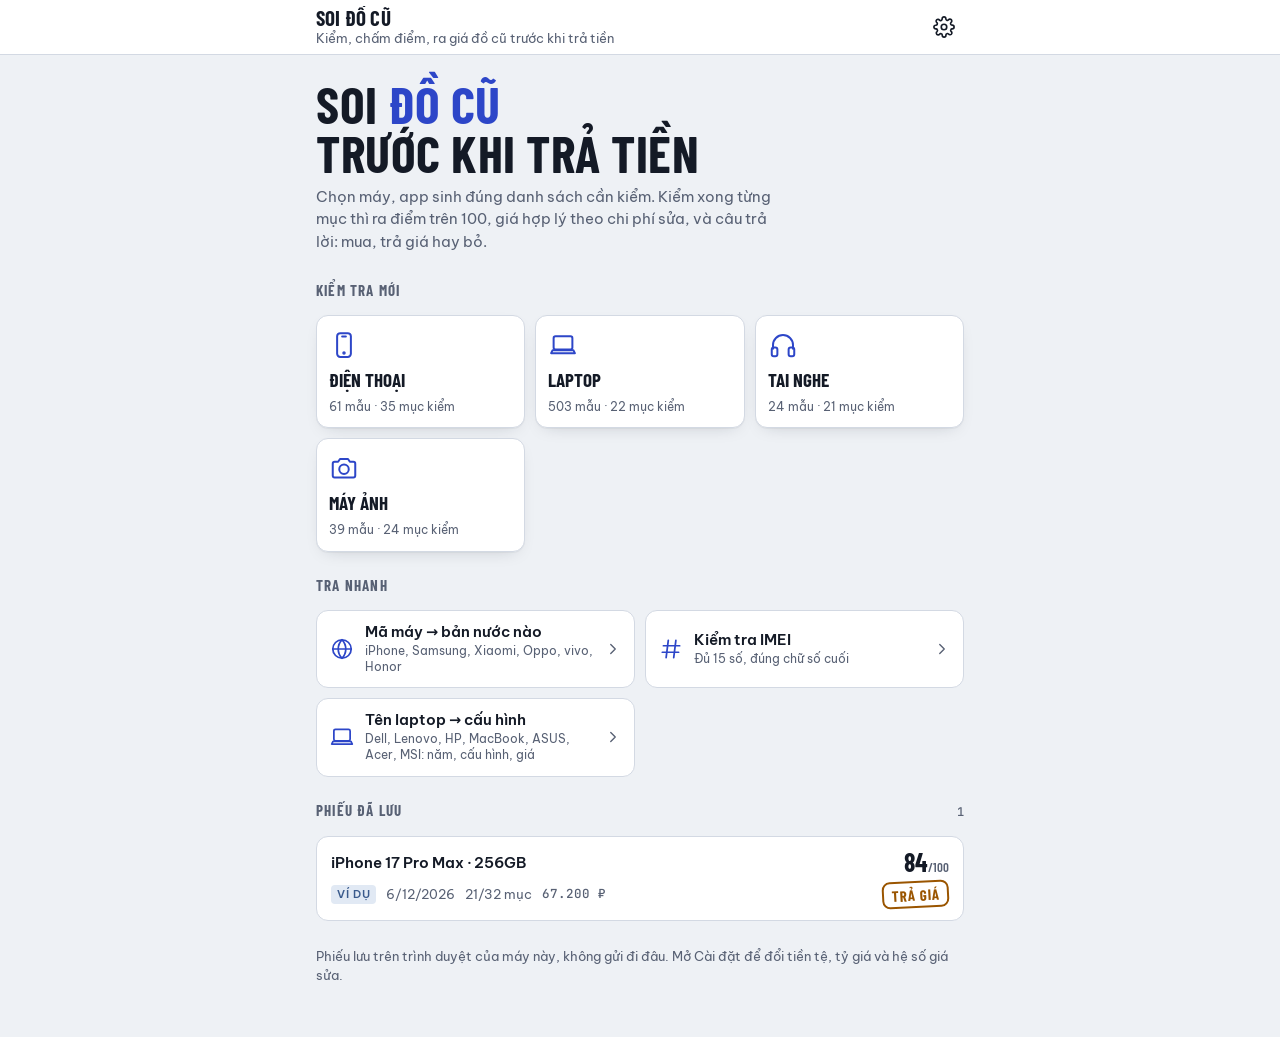
==== commit 5062464c: "Laptop nhiều hãng: Lenovo, HP, MacBook, ASUS, Acer, MSI (0.5.0) Thêm bộ đọc tên máy và bảng 337 đời " ====
--- a/index.html
+++ b/index.html
@@ -376,6 +376,10 @@
 .dl-nb .lbl { font-size: 11.5px; font-weight: 600; letter-spacing: .05em; text-transform: uppercase; color: var(--muted); }
 .dl-pick { display: flex; flex-wrap: wrap; gap: 6px; }
 .dl-rules dd .dl-ex { display: block; margin-top: 3px; }
+.lp-rb { border-top: 1px solid var(--line); padding: 8px 0; }
+.lp-rb:last-child { padding-bottom: 0; }
+.lp-rb summary { cursor: pointer; font-weight: 600; font-size: 13.5px; color: var(--accent); }
+.lp-rb[open] summary { margin-bottom: 8px; }
 .dl-mini { display: flex; flex-direction: column; gap: 10px; border-top: 1px dashed var(--line); padding-top: 10px; }
 pre.cmd { background: var(--sunk); border-radius: 8px; padding: 10px 12px; margin: 0; font-size: 14px; overflow-x: auto; }
 
@@ -416,7 +420,7 @@
 <script>
 (function () {
 'use strict';
-const APP_VERSION = '0.4.0';
+const APP_VERSION = '0.5.0';
 const IS_PWA = true;
 // ===== Dữ liệu dùng chung: mức chấm, hạng, đường cong giá, khấu hao, tiền tệ =====
 // Mỗi mục kiểm tra có danh sách "mức" (levels). f = hệ số điểm (1 = đủ điểm, 0 = mất hết điểm của mục).
@@ -488,7 +492,9 @@
   camera_mirrorless: [[0, 0.85], [1, 0.78], [2, 0.70], [3, 0.64], [4, 0.58], [5, 0.53], [8, 0.42]],
   camera_dslr: [[0, 0.75], [1, 0.60], [2, 0.50], [3, 0.43], [4, 0.37], [5, 0.32], [8, 0.22]],
   // Laptop: ước lượng, đối chiếu với giá máy cũ ở Việt Nam 11/2026 (máy doanh nghiệp 4–5 tuổi còn khoảng 25–35% giá khởi điểm).
-  laptop: [[0, 0.80], [1, 0.62], [2, 0.50], [3, 0.41], [4, 0.33], [5, 0.27], [7, 0.18]]
+  laptop: [[0, 0.80], [1, 0.62], [2, 0.50], [3, 0.41], [4, 0.33], [5, 0.27], [7, 0.18]],
+  // MacBook giữ giá hơn laptop Windows (máy M1 2020 đến 2026 vẫn bán được khoảng 40% giá khởi điểm).
+  mac: [[0, 0.85], [1, 0.74], [2, 0.64], [3, 0.56], [4, 0.48], [5, 0.41], [7, 0.30]]
 };
 
 const CURRENCIES = {
@@ -1371,22 +1377,395 @@
 ];
 const DELL_RULE_SOURCES = [{"t": "XPS 4-digit code = 9 (premium XPS) + size digit (3=13.4\", 4=14.5\", 5=15.6\", 6=16.3\", 7=17\") + generation digit + variant digit. Generation d", "u": "https://www.dell.com/community/en/conversations/xps/dell-laptop-model-numbers-explanation/647f9494f4ccf8a8de6e22da"}, {"t": "XPS last digit: 0 = mainline Intel model; 5 = alternate/derivative model of the same generation: 9305 = cheaper 16:9 older-chassis Tiger Lak", "u": "https://www.pcworld.com/article/2337790/dell-launches-its-first-xps-laptop-with-a-snapdragon-x-elite-chip.html"}, {"t": "Inspiron (2020-2024): 1st digit = tier (3 = entry 3000, 5 = mainstream 5000, 7 = premium 7000 incl. 'Plus' and 2-in-1); 2nd digit = screen s", "u": "https://dl.dell.com/topicspdf/inspiron-14-5415-laptop_Users-Guide_en-us.pdf"}, {"t": "Inspiron 4th-digit exceptions: 1 = a second Intel platform or Qualcomm. Inspiron 15 3510 = Celeron/Pentium, 3511 = Core i3/i5/i7 (10th/11th ", "u": "https://katalog.atcomp.cz/katalog/D-N-3511-N2-512K/Inspiron-15-3000-3510-3511-3515-Tech-Spec-Sheet.pdf"}, {"t": "Inspiron 2024 Qualcomm variant: Inspiron 14 Plus 7441 (Snapdragon X Plus, 54 Wh, 1.4 kg, $999.99) vs 7440 (Intel Core Ultra H, 64 Wh, 1.6 kg", "u": "https://www.windowscentral.com/hardware/laptops/dell/dell-inspiron-14-plus-7440-review"}, {"t": "Inspiron 7000-tier codes are shared by the 'Plus' clamshell and the 2-in-1 convertible of the same size/year (e.g. Inspiron 14 Plus 7420 vs ", "u": "https://www.notebookcheck.net/Mini-LED-on-a-16-inch-convertible-Dell-Inspiron-16-7640-2-in-1-review.862070.0.html"}, {"t": "Since 2021 Dell dropped the 4-digit number from Inspiron marketing names ('Inspiron 14', 'Inspiron 16 Plus'); the code still appears on the ", "u": "https://www.tomshardware.com/news/dell-inspiron-16-plus-price-specs-11th-gen-intel"}, {"t": "Pre-2020 Inspiron scheme: 1st digit series, 2nd digit screen size, 3rd digit = last digit of year (e.g. 5378 = 13\" 2017, 5593 = 15\" 2019), 4", "u": "https://en.tab-tv.com/?p=14313"}, {"t": "Dell G-series: G15 = 15.6\", G16 = 16\". Code = 5 (G15 tier) or 7 (G16 tier) + size digit + year digit (1=2021, 2=2022, 3=2023) + platform: 0 ", "u": "https://www.notebookcheck.net/Dell-G15-refreshed-with-an-NVIDIA-GeForce-RTX-3060-and-a-choice-between-AMD-Ryzen-5000-or-Intel-Comet-Lake-H-processors.531226.0.html"}, {"t": "G15 5521 SE exists alongside 5520 (12th gen Intel, launched 2022).", "u": "https://www.pressreader.com/india/ht-city/20220520/281655373682477"}, {"t": "January 2025 rename (CES 2025): families Dell (consumer) / Dell Pro (business) / Dell Pro Max (workstation), each with tiers Base (no suffix", "u": "https://tech.yahoo.com/computing/articles/decode-dells-2025-pc-rebrand-213355852.html"}, {"t": "Dell 16 Plus (DB16250) is the direct successor of the Inspiron 16 Plus series.", "u": "https://www.notebookcheck.net/Dell-16-Plus-laptop-review-A-wave-goodbye-to-the-Inspiron-series.1028836.0.html"}];
 
+// Sinh tự động bởi tools/make_laptop_data.py từ tests/laptop-data/*.txt. Đừng sửa tay.
+// Thông số tổng hợp từ trang hãng (PSREF Lenovo, HP, Apple, everymac.com) và bài đánh giá; giá cũ ở Việt Nam từ cửa hàng, ghi nguồn và ngày xem.
+const LAPTOP_MORE = [
+  {"id": "lp-acer-nitro-5-an515-54", "brand": "acer", "group": "Acer Nitro", "line": "nitro", "family": "Acer Nitro", "series": "Nitro 5 Intel", "code": "AN515-54", "name": "Acer Nitro 5 AN515-54", "year": 2019, "launch": "2019-04", "size": "15,6″", "cpu": "Intel Core thế hệ 9 H (i5-9300H, i7-9750H)", "gpu": "NVIDIA GTX 1650 hoặc GTX 1660 Ti", "ram": "DDR4, 2 khe", "display": "15,6″ FHD 60–144 Hz", "weight": 2.3, "battery": "57", "dgpu": true, "codes": ["AN515-54"]},
+  {"id": "lp-acer-nitro-5-an515-55", "brand": "acer", "group": "Acer Nitro", "line": "nitro", "family": "Acer Nitro", "series": "Nitro 5 Intel", "code": "AN515-55", "name": "Acer Nitro 5 AN515-55", "year": 2020, "launch": "2020-04", "size": "15,6″", "cpu": "Intel Core thế hệ 10 H (i5-10300H, i7-10750H)", "gpu": "NVIDIA GTX 1650, 1650 Ti, 1660 Ti, RTX 2060 hoặc 3060", "ram": "DDR4, 2 khe", "display": "15,6″ FHD 144 Hz", "weight": 2.3, "battery": "57", "dgpu": true, "codes": ["AN515-55"]},
+  {"id": "lp-acer-nitro-5-an515-57", "brand": "acer", "group": "Acer Nitro", "line": "nitro", "family": "Acer Nitro", "series": "Nitro 5 Intel", "code": "AN515-57", "name": "Acer Nitro 5 AN515-57", "year": 2021, "launch": "2021-05", "size": "15,6″", "cpu": "Intel Core thế hệ 11 H (i5-11400H, i7-11800H)", "gpu": "NVIDIA GTX 1650, RTX 3050, 3050 Ti hoặc 3060", "ram": "DDR4, 2 khe", "display": "15,6″ FHD 144 Hz", "weight": 2.2, "battery": "57", "dgpu": true, "codes": ["AN515-57"], "vnd": [14500000, 14500000], "vndSrc": "https://laptoptcc.com/acer-nitro-cu", "vndShop": "laptoptcc.com", "vndSeen": "xem 15/11/2026", "vndNote": "rẻ nhất: i5-11400H · RTX 3050 · 8 GB/512 GB · 1 tin rao"},
+  {"id": "lp-acer-nitro-5-an515-58", "brand": "acer", "group": "Acer Nitro", "line": "nitro", "family": "Acer Nitro", "series": "Nitro 5 Intel", "code": "AN515-58", "name": "Acer Nitro 5 AN515-58", "year": 2022, "launch": "2022-04", "size": "15,6″", "cpu": "Intel Core thế hệ 12 H (i5-12500H, i7-12650H/12700H)", "gpu": "NVIDIA RTX 3050, 3050 Ti, 3060, 4050 hoặc 4060", "ram": "DDR4, 2 khe", "display": "15,6″ FHD 144–165 Hz", "weight": 2.5, "battery": "57,5", "note": "Hay gọi là Nitro 5 Tiger. Bản 2023 cùng mã có thêm card RTX 40.", "dgpu": true, "codes": ["AN515-58"], "aliases": ["Nitro 5 Tiger"], "vnd": [16700000, 21500000], "vndSrc": "https://laptoptcc.com/acer-nitro-cu", "vndShop": "laptoptcc.com", "vndSeen": "xem 15/11/2026", "vndNote": "rẻ nhất: i5-12500H · RTX 3050 · 16 GB/512 GB · 2 tin rao"},
+  {"id": "lp-acer-nitro-5-an515-44", "brand": "acer", "group": "Acer Nitro", "line": "nitro", "family": "Acer Nitro", "series": "Nitro 5 AMD", "code": "AN515-44", "name": "Acer Nitro 5 AN515-44", "year": 2020, "launch": "2020-04", "size": "15,6″", "cpu": "AMD Ryzen 4000 H (R5 4600H, R7 4800H)", "gpu": "NVIDIA GTX 1650 hoặc 1650 Ti", "ram": "DDR4, 2 khe", "display": "15,6″ FHD 144 Hz", "weight": 2.3, "battery": "57", "dgpu": true, "codes": ["AN515-44"]},
+  {"id": "lp-acer-nitro-5-an515-45", "brand": "acer", "group": "Acer Nitro", "line": "nitro", "family": "Acer Nitro", "series": "Nitro 5 AMD", "code": "AN515-45", "name": "Acer Nitro 5 AN515-45", "year": 2021, "launch": "2021-04", "size": "15,6″", "cpu": "AMD Ryzen 5000 H (R5 5600H, R7 5800H)", "gpu": "NVIDIA RTX 3050, 3060 hoặc 3070", "ram": "DDR4, 2 khe", "display": "15,6″ FHD 144 Hz hoặc QHD", "weight": 2.2, "battery": "57", "dgpu": true, "codes": ["AN515-45"]},
+  {"id": "lp-acer-nitro-5-an515-46", "brand": "acer", "group": "Acer Nitro", "line": "nitro", "family": "Acer Nitro", "series": "Nitro 5 AMD", "code": "AN515-46", "name": "Acer Nitro 5 AN515-46", "year": 2022, "launch": "2022-04", "size": "15,6″", "cpu": "AMD Ryzen 6000 H (R5 6600H, R7 6800H)", "gpu": "NVIDIA RTX 3050 Ti, 3060 hoặc 3070 Ti", "ram": "DDR5, 2 khe", "display": "15,6″ FHD 144 Hz hoặc QHD 165 Hz", "weight": 2.5, "battery": "57,5", "dgpu": true, "codes": ["AN515-46"], "aliases": ["Nitro 5 Tiger AMD"], "vnd": [17900000, 17900000], "vndSrc": "https://laptoptcc.com/acer-nitro-cu", "vndShop": "laptoptcc.com", "vndSeen": "xem 15/11/2026", "vndNote": "rẻ nhất: Ryzen 7 6800H · RTX 3050 Ti · 16 GB/512 GB · 1 tin rao"},
+  {"id": "lp-acer-nitro-5-an515-47", "brand": "acer", "group": "Acer Nitro", "line": "nitro", "family": "Acer Nitro", "series": "Nitro 5 AMD", "code": "AN515-47", "name": "Acer Nitro 5 AN515-47", "year": 2023, "launch": "2023-03", "size": "15,6″", "cpu": "AMD Ryzen 7035 (R5 7535HS, R7 7735HS)", "gpu": "NVIDIA RTX 3050, 4050 hoặc 4060", "ram": "DDR5, 2 khe", "display": "15,6″ FHD 144 Hz", "weight": 2.5, "battery": "57,5", "dgpu": true, "codes": ["AN515-47"]},
+  {"id": "lp-acer-nitro-v-15-anv15-51", "brand": "acer", "group": "Acer Nitro", "line": "nitro", "family": "Acer Nitro", "series": "Nitro V 15", "code": "ANV15-51", "name": "Acer Nitro V 15 ANV15-51", "year": 2023, "launch": "2023-05", "size": "15,6″", "cpu": "Intel Core thế hệ 13 H (i5-13420H, i7-13620H)", "gpu": "NVIDIA RTX 2050, 3050, 4050 hoặc 4060", "ram": "DDR5, 2 khe", "display": "15,6″ FHD 144 Hz", "weight": 2.1, "battery": "57", "dgpu": true, "codes": ["ANV15-51"]},
+  {"id": "lp-acer-nitro-v-15-anv15-41", "brand": "acer", "group": "Acer Nitro", "line": "nitro", "family": "Acer Nitro", "series": "Nitro V 15", "code": "ANV15-41", "name": "Acer Nitro V 15 ANV15-41", "year": 2023, "launch": "2023-09", "size": "15,6″", "cpu": "AMD Ryzen 7035 (R5 7535HS, R7 7735HS)", "gpu": "NVIDIA RTX 2050, 3050 hoặc 4050", "ram": "DDR5, 2 khe", "display": "15,6″ FHD 144 Hz", "weight": 2.1, "battery": "57", "dgpu": true, "codes": ["ANV15-41"], "vnd": [14300000, 14300000], "vndSrc": "https://cellphones.com.vn/hang-cu/laptop/gaming.html", "vndShop": "cellphones.com.vn", "vndSeen": "xem 15/11/2026", "vndNote": "1 tin rao"},
+  {"id": "lp-acer-predator-helios-300-ph315-53", "brand": "acer", "group": "Acer Predator", "line": "predator", "family": "Acer Predator", "series": "Predator Helios", "code": "PH315-53", "name": "Acer Predator Helios 300 PH315-53", "year": 2020, "launch": "2020-04", "size": "15,6″", "cpu": "Intel Core thế hệ 10 H (i7-10750H)", "gpu": "NVIDIA GTX 1660 Ti, RTX 2060 hoặc 2070", "ram": "DDR4, 2 khe", "display": "15,6″ FHD 144–240 Hz", "weight": 2.3, "battery": "59", "dgpu": true, "codes": ["PH315-53"]},
+  {"id": "lp-acer-predator-helios-300-ph315-54", "brand": "acer", "group": "Acer Predator", "line": "predator", "family": "Acer Predator", "series": "Predator Helios", "code": "PH315-54", "name": "Acer Predator Helios 300 PH315-54", "year": 2021, "launch": "2021-04", "size": "15,6″", "cpu": "Intel Core thế hệ 11 H (i7-11800H)", "gpu": "NVIDIA RTX 3060, 3070 hoặc 3080", "ram": "DDR4, 2 khe", "display": "15,6″ FHD 144 Hz hoặc QHD 165 Hz", "weight": 2.3, "battery": "59", "dgpu": true, "codes": ["PH315-54"]},
+  {"id": "lp-acer-predator-helios-300-ph315-55", "brand": "acer", "group": "Acer Predator", "line": "predator", "family": "Acer Predator", "series": "Predator Helios", "code": "PH315-55", "name": "Acer Predator Helios 300 PH315-55", "year": 2022, "launch": "2022-04", "size": "15,6″", "cpu": "Intel Core thế hệ 12 H (i7-12700H)", "gpu": "NVIDIA RTX 3060 hoặc 3070 Ti", "ram": "DDR5, 2 khe", "display": "15,6″ FHD 165 Hz hoặc QHD", "weight": 2.6, "battery": "90", "dgpu": true, "codes": ["PH315-55"]},
+  {"id": "lp-acer-predator-helios-neo-16-phn16-71", "brand": "acer", "group": "Acer Predator", "line": "predator", "family": "Acer Predator", "series": "Predator Helios", "code": "PHN16-71", "name": "Acer Predator Helios Neo 16 PHN16-71", "year": 2023, "launch": "2023-03", "size": "16″ (16:10)", "cpu": "Intel Core thế hệ 13 HX (i5-13500HX, i7-13700HX)", "gpu": "NVIDIA RTX 4050, 4060 hoặc 4070", "ram": "DDR5, 2 khe", "display": "16″ WUXGA 165 Hz hoặc WQXGA", "weight": 2.6, "battery": "90", "dgpu": true, "codes": ["PHN16-71"]},
+  {"id": "lp-acer-aspire-5-a515-54", "brand": "acer", "group": "Acer Aspire, Swift", "line": "aspire", "family": "Acer Aspire, Swift", "series": "Aspire 5 Intel", "code": "A515-54", "name": "Acer Aspire 5 A515-54", "year": 2019, "launch": "2019-06", "size": "15,6″", "cpu": "Intel Core thế hệ 8–10 U (i5-8265U, i5-10210U)", "gpu": "Intel UHD hoặc NVIDIA MX250", "ram": "4 hoặc 8 GB hàn trên bo + 1 khe", "display": "15,6″ FHD", "weight": 1.8, "battery": "48", "dgpu": true, "codes": ["A515-54"]},
+  {"id": "lp-acer-aspire-5-a515-55", "brand": "acer", "group": "Acer Aspire, Swift", "line": "aspire", "family": "Acer Aspire, Swift", "series": "Aspire 5 Intel", "code": "A515-55", "name": "Acer Aspire 5 A515-55", "year": 2020, "launch": "2020-03", "size": "15,6″", "cpu": "Intel Core thế hệ 10 (Ice Lake, i5-1035G1)", "gpu": "Intel UHD hoặc NVIDIA MX350", "ram": "Hàn trên bo + 1 khe", "display": "15,6″ FHD", "weight": 1.8, "battery": "48", "dgpu": true, "codes": ["A515-55"]},
+  {"id": "lp-acer-aspire-5-a515-56", "brand": "acer", "group": "Acer Aspire, Swift", "line": "aspire", "family": "Acer Aspire, Swift", "series": "Aspire 5 Intel", "code": "A515-56", "name": "Acer Aspire 5 A515-56", "year": 2021, "launch": "2021-01", "size": "15,6″", "cpu": "Intel Core thế hệ 11 (i3-1115G4, i5-1135G7, i7-1165G7)", "gpu": "Intel Iris Xe, MX350 hoặc MX450", "ram": "Hàn trên bo + 1 khe", "display": "15,6″ FHD", "weight": 1.65, "battery": "48", "dgpu": true, "codes": ["A515-56"]},
+  {"id": "lp-acer-aspire-5-a515-57", "brand": "acer", "group": "Acer Aspire, Swift", "line": "aspire", "family": "Acer Aspire, Swift", "series": "Aspire 5 Intel", "code": "A515-57", "name": "Acer Aspire 5 A515-57", "year": 2022, "launch": "2022-03", "size": "15,6″", "cpu": "Intel Core thế hệ 12 (i5-1235U, i7-1255U)", "gpu": "Intel Iris Xe hoặc NVIDIA MX550", "ram": "Hàn trên bo + 1 khe", "display": "15,6″ FHD", "weight": 1.78, "battery": "50", "dgpu": true, "codes": ["A515-57"]},
+  {"id": "lp-acer-aspire-5-a515-58", "brand": "acer", "group": "Acer Aspire, Swift", "line": "aspire", "family": "Acer Aspire, Swift", "series": "Aspire 5 Intel", "code": "A515-58", "name": "Acer Aspire 5 A515-58", "year": 2023, "launch": "2023-03", "size": "15,6″", "cpu": "Intel Core thế hệ 13 (i5-1335U, i5-13420H, i7-1355U)", "gpu": "Intel Iris Xe hoặc UHD", "ram": "8 hoặc 16 GB", "display": "15,6″ FHD", "weight": 1.76, "battery": "50", "dgpu": false, "codes": ["A515-58"]},
+  {"id": "lp-acer-aspire-5-a515-45", "brand": "acer", "group": "Acer Aspire, Swift", "line": "aspire", "family": "Acer Aspire, Swift", "series": "Aspire 5 AMD", "code": "A515-45", "name": "Acer Aspire 5 A515-45", "year": 2021, "launch": "2021-03", "size": "15,6″", "cpu": "AMD Ryzen 5000 U (R5 5500U, R7 5700U)", "gpu": "AMD Radeon", "ram": "Hàn trên bo + 1 khe", "display": "15,6″ FHD", "weight": 1.76, "battery": "48", "dgpu": false, "codes": ["A515-45"]},
+  {"id": "lp-acer-aspire-7-a715-42g", "brand": "acer", "group": "Acer Aspire, Swift", "line": "aspire", "family": "Acer Aspire, Swift", "series": "Aspire 7", "code": "A715-42G", "name": "Acer Aspire 7 A715-42G", "year": 2021, "launch": "2021-04", "size": "15,6″", "cpu": "AMD Ryzen 5000 U (R5 5500U, R7 5700U)", "gpu": "NVIDIA GTX 1650", "ram": "DDR4, 2 khe", "display": "15,6″ FHD", "weight": 2.15, "battery": "48", "dgpu": true, "codes": ["A715-42G"]},
+  {"id": "lp-acer-aspire-7-a715-76g", "brand": "acer", "group": "Acer Aspire, Swift", "line": "aspire", "family": "Acer Aspire, Swift", "series": "Aspire 7", "code": "A715-76G", "name": "Acer Aspire 7 A715-76G", "year": 2022, "launch": "2022-06", "size": "15,6″", "cpu": "Intel Core i5-12450H (thế hệ 12 H)", "gpu": "NVIDIA RTX 2050 hoặc 3050", "ram": "DDR4, 2 khe", "display": "15,6″ FHD 144 Hz", "weight": 2.1, "battery": "50", "dgpu": true, "codes": ["A715-76G"]},
+  {"id": "lp-acer-swift-3-sf314-59", "brand": "acer", "group": "Acer Aspire, Swift", "line": "swift", "family": "Acer Aspire, Swift", "series": "Swift 3/Swift Go 14", "code": "SF314-59", "name": "Acer Swift 3 SF314-59", "year": 2020, "launch": "2020-10", "size": "14″", "cpu": "Intel Core thế hệ 11 (i5-1135G7, i7-1165G7)", "gpu": "Intel Iris Xe", "ram": "8 hoặc 16 GB hàn trên bo", "display": "14″ FHD", "weight": 1.2, "battery": "48", "dgpu": false, "codes": ["SF314-59"]},
+  {"id": "lp-acer-swift-3-sf314-511", "brand": "acer", "group": "Acer Aspire, Swift", "line": "swift", "family": "Acer Aspire, Swift", "series": "Swift 3/Swift Go 14", "code": "SF314-511", "name": "Acer Swift 3 SF314-511", "year": 2021, "launch": "2021-04", "size": "14″", "cpu": "Intel Core thế hệ 11 (i5-1135G7, i7-1165G7)", "gpu": "Intel Iris Xe", "ram": "8 hoặc 16 GB hàn trên bo", "display": "14″ FHD", "weight": 1.2, "battery": "56", "dgpu": false, "codes": ["SF314-511"]},
+  {"id": "lp-acer-swift-3-sf314-43", "brand": "acer", "group": "Acer Aspire, Swift", "line": "swift", "family": "Acer Aspire, Swift", "series": "Swift 3 AMD", "code": "SF314-43", "name": "Acer Swift 3 SF314-43", "year": 2021, "launch": "2021-03", "size": "14″", "cpu": "AMD Ryzen 5000 U (R5 5500U, R7 5700U)", "gpu": "AMD Radeon", "ram": "8 hoặc 16 GB hàn trên bo", "display": "14″ FHD", "weight": 1.2, "battery": "56", "dgpu": false, "codes": ["SF314-43"]},
+  {"id": "lp-acer-swift-go-14-sfg14-71", "brand": "acer", "group": "Acer Aspire, Swift", "line": "swift", "family": "Acer Aspire, Swift", "series": "Swift 3/Swift Go 14", "code": "SFG14-71", "name": "Acer Swift Go 14 SFG14-71", "year": 2023, "launch": "2023-03", "size": "14″ (16:10)", "cpu": "Intel Core thế hệ 13 (i5-1335U, i5-13500H, i7-13700H)", "gpu": "Intel Iris Xe", "ram": "16 GB LPDDR5 hàn trên bo", "display": "14″ 2.8K OLED 90 Hz", "weight": 1.3, "battery": "65", "dgpu": false, "codes": ["SFG14-71"]},
+  {"id": "lp-msi-gf63-thin-9sc", "brand": "msi", "group": "MSI Gaming", "line": "msigaming", "family": "MSI Gaming", "series": "GF63 Thin", "code": "GF63 Thin 9SC", "name": "MSI GF63 Thin 9SC", "year": 2019, "launch": "2019-05", "size": "15,6″", "cpu": "Intel Core thế hệ 9 H (i5-9300H, i7-9750H)", "gpu": "NVIDIA GTX 1650 Max-Q", "ram": "DDR4, 2 khe", "display": "15,6″ FHD", "weight": 1.86, "battery": "51", "dgpu": true},
+  {"id": "lp-msi-gf63-thin-10sc", "brand": "msi", "group": "MSI Gaming", "line": "msigaming", "family": "MSI Gaming", "series": "GF63 Thin", "code": "GF63 Thin 10SC", "name": "MSI GF63 Thin 10SC", "year": 2020, "launch": "2020-04", "size": "15,6″", "cpu": "Intel Core thế hệ 10 H (i5-10300H, i7-10750H)", "gpu": "NVIDIA GTX 1650 Max-Q", "ram": "DDR4, 2 khe", "display": "15,6″ FHD", "weight": 1.86, "battery": "51", "dgpu": true},
+  {"id": "lp-msi-gf63-thin-11sc", "brand": "msi", "group": "MSI Gaming", "line": "msigaming", "family": "MSI Gaming", "series": "GF63 Thin", "code": "GF63 Thin 11SC", "name": "MSI GF63 Thin 11SC", "year": 2021, "launch": "2021-05", "size": "15,6″", "cpu": "Intel Core thế hệ 11 H (i5-11400H, i7-11800H)", "gpu": "NVIDIA GTX 1650 Max-Q", "ram": "DDR4, 2 khe", "display": "15,6″ FHD", "weight": 1.86, "battery": "51", "dgpu": true, "vnd": [12900000, 12900000], "vndSrc": "https://laptoptcc.com/msi-gaming-cu", "vndShop": "laptoptcc.com", "vndSeen": "xem 15/11/2026", "vndNote": "rẻ nhất: i5-11400H · GTX 1650 · 8 GB/512 GB · 1 tin rao"},
+  {"id": "lp-msi-gf63-thin-11uc", "brand": "msi", "group": "MSI Gaming", "line": "msigaming", "family": "MSI Gaming", "series": "GF63 Thin", "code": "GF63 Thin 11UC", "name": "MSI GF63 Thin 11UC", "year": 2021, "launch": "2021-05", "size": "15,6″", "cpu": "Intel Core thế hệ 11 H (i5-11400H, i7-11800H)", "gpu": "NVIDIA RTX 3050", "ram": "DDR4, 2 khe", "display": "15,6″ FHD 144 Hz", "weight": 1.86, "battery": "51", "dgpu": true},
+  {"id": "lp-msi-gf63-thin-12uc", "brand": "msi", "group": "MSI Gaming", "line": "msigaming", "family": "MSI Gaming", "series": "GF63 Thin", "code": "GF63 Thin 12UC", "name": "MSI GF63 Thin 12UC", "year": 2022, "launch": "2022-03", "size": "15,6″", "cpu": "Intel Core thế hệ 12 H (i5-12450H, i7-12650H)", "gpu": "NVIDIA RTX 3050", "ram": "DDR4, 2 khe", "display": "15,6″ FHD 144 Hz", "weight": 1.86, "battery": "52", "dgpu": true},
+  {"id": "lp-msi-gf63-thin-12ve", "brand": "msi", "group": "MSI Gaming", "line": "msigaming", "family": "MSI Gaming", "series": "GF63 Thin", "code": "GF63 Thin 12VE", "name": "MSI GF63 Thin 12VE", "year": 2023, "launch": "2023-02", "size": "15,6″", "cpu": "Intel Core thế hệ 12 H (i5-12450H, i7-12650H)", "gpu": "NVIDIA RTX 4050", "ram": "DDR4, 2 khe", "display": "15,6″ FHD 144 Hz", "weight": 1.86, "battery": "52", "dgpu": true},
+  {"id": "lp-msi-katana-gf66-11uc", "brand": "msi", "group": "MSI Gaming", "line": "msigaming", "family": "MSI Gaming", "series": "Katana 15", "code": "Katana GF66 11UC", "name": "MSI Katana GF66 11UC", "year": 2021, "launch": "2021-05", "size": "15,6″", "cpu": "Intel Core thế hệ 11 H (i5-11400H, i7-11800H)", "gpu": "NVIDIA RTX 3050", "ram": "DDR4, 2 khe", "display": "15,6″ FHD 144 Hz", "weight": 2.25, "battery": "53,5", "dgpu": true, "vnd": [14800000, 14800000], "vndSrc": "https://laptoptcc.com/msi-gaming-cu", "vndShop": "laptoptcc.com", "vndSeen": "xem 15/11/2026", "vndNote": "1 tin rao"},
+  {"id": "lp-msi-katana-gf66-11ue", "brand": "msi", "group": "MSI Gaming", "line": "msigaming", "family": "MSI Gaming", "series": "Katana 15", "code": "Katana GF66 11UE", "name": "MSI Katana GF66 11UE", "year": 2021, "launch": "2021-05", "size": "15,6″", "cpu": "Intel Core thế hệ 11 H (i7-11800H)", "gpu": "NVIDIA RTX 3060", "ram": "DDR4, 2 khe", "display": "15,6″ FHD 144 Hz", "weight": 2.25, "battery": "53,5", "dgpu": true},
+  {"id": "lp-msi-katana-gf66-12ud", "brand": "msi", "group": "MSI Gaming", "line": "msigaming", "family": "MSI Gaming", "series": "Katana 15", "code": "Katana GF66 12UD", "name": "MSI Katana GF66 12UD", "year": 2022, "launch": "2022-03", "size": "15,6″", "cpu": "Intel Core thế hệ 12 H (i7-12700H)", "gpu": "NVIDIA RTX 3050 Ti", "ram": "DDR4, 2 khe", "display": "15,6″ FHD 144 Hz", "weight": 2.25, "battery": "53,5", "dgpu": true},
+  {"id": "lp-msi-katana-15-b12vek", "brand": "msi", "group": "MSI Gaming", "line": "msigaming", "family": "MSI Gaming", "series": "Katana 15", "code": "Katana 15 B12VEK", "name": "MSI Katana 15 B12VEK", "year": 2023, "launch": "2023-02", "size": "15,6″", "cpu": "Intel Core thế hệ 12 H (i5-12450H, i7-12650H)", "gpu": "NVIDIA RTX 4050", "ram": "DDR5, 2 khe", "display": "15,6″ FHD 144 Hz", "weight": 2.25, "battery": "53,5", "dgpu": true},
+  {"id": "lp-msi-katana-15-b13vfk", "brand": "msi", "group": "MSI Gaming", "line": "msigaming", "family": "MSI Gaming", "series": "Katana 15", "code": "Katana 15 B13VFK", "name": "MSI Katana 15 B13VFK", "year": 2023, "launch": "2023-02", "size": "15,6″", "cpu": "Intel Core thế hệ 13 H (i7-13620H)", "gpu": "NVIDIA RTX 4060", "ram": "DDR5, 2 khe", "display": "15,6″ FHD 144 Hz", "weight": 2.25, "battery": "53,5", "dgpu": true},
+  {"id": "lp-msi-sword-15-a11ud", "brand": "msi", "group": "MSI Gaming", "line": "msigaming", "family": "MSI Gaming", "series": "Sword 15", "code": "Sword 15 A11UD", "name": "MSI Sword 15 A11UD", "year": 2021, "launch": "2021-06", "size": "15,6″", "cpu": "Intel Core thế hệ 11 H (i5-11400H, i7-11800H)", "gpu": "NVIDIA RTX 3050 Ti", "ram": "DDR4, 2 khe", "display": "15,6″ FHD 144 Hz", "weight": 2.25, "battery": "53,5", "dgpu": true},
+  {"id": "lp-msi-sword-15-a12ue", "brand": "msi", "group": "MSI Gaming", "line": "msigaming", "family": "MSI Gaming", "series": "Sword 15", "code": "Sword 15 A12UE", "name": "MSI Sword 15 A12UE", "year": 2022, "launch": "2022-03", "size": "15,6″", "cpu": "Intel Core thế hệ 12 H (i7-12650H)", "gpu": "NVIDIA RTX 3060", "ram": "DDR4, 2 khe", "display": "15,6″ FHD 144 Hz", "weight": 2.25, "battery": "53,5", "dgpu": true},
+  {"id": "lp-msi-cyborg-15-a12ve", "brand": "msi", "group": "MSI Gaming", "line": "msigaming", "family": "MSI Gaming", "series": "Cyborg 15", "code": "Cyborg 15 A12VE", "name": "MSI Cyborg 15 A12VE", "year": 2023, "launch": "2023-02", "size": "15,6″", "cpu": "Intel Core thế hệ 12 H (i5-12450H, i7-12650H)", "gpu": "NVIDIA RTX 4050", "ram": "DDR5, 2 khe", "display": "15,6″ FHD 144 Hz", "weight": 1.98, "battery": "53,5", "dgpu": true, "vnd": [20800000, 23800000], "vndSrc": "https://laptoptcc.com/msi-gaming-cu", "vndShop": "laptoptcc.com", "vndSeen": "xem 15/11/2026", "vndNote": "rẻ nhất: i5-12450H · RTX 4050 · 8 GB/512 GB · 2 tin rao"},
+  {"id": "lp-msi-cyborg-15-a12vf", "brand": "msi", "group": "MSI Gaming", "line": "msigaming", "family": "MSI Gaming", "series": "Cyborg 15", "code": "Cyborg 15 A12VF", "name": "MSI Cyborg 15 A12VF", "year": 2023, "launch": "2023-02", "size": "15,6″", "cpu": "Intel Core thế hệ 12 H (i7-12650H)", "gpu": "NVIDIA RTX 4060", "ram": "DDR5, 2 khe", "display": "15,6″ FHD 144 Hz", "weight": 1.98, "battery": "53,5", "dgpu": true},
+  {"id": "lp-msi-cyborg-15-a13uc", "brand": "msi", "group": "MSI Gaming", "line": "msigaming", "family": "MSI Gaming", "series": "Cyborg 15", "code": "Cyborg 15 A13UC", "name": "MSI Cyborg 15 A13UC", "year": 2024, "launch": "2024-03", "size": "15,6″", "cpu": "Intel Core thế hệ 13 H", "gpu": "NVIDIA RTX 3050", "ram": "DDR5, 2 khe", "display": "15,6″ FHD 144 Hz", "weight": 1.98, "battery": "53,5", "dgpu": true, "vnd": [20500000, 20500000], "vndSrc": "https://laptoptcc.com/msi-gaming-cu", "vndShop": "laptoptcc.com", "vndSeen": "xem 15/11/2026", "vndNote": "1 tin rao"},
+  {"id": "lp-msi-bravo-15-b5dd", "brand": "msi", "group": "MSI Gaming", "line": "msigaming", "family": "MSI Gaming", "series": "Bravo 15", "code": "Bravo 15 B5DD", "name": "MSI Bravo 15 B5DD", "year": 2021, "launch": "2021-04", "size": "15,6″", "cpu": "AMD Ryzen 5000 H (R5 5600H, R7 5800H)", "gpu": "AMD Radeon RX 5500M", "ram": "DDR4, 2 khe", "display": "15,6″ FHD 144 Hz", "weight": 2.35, "battery": "52", "dgpu": true},
+  {"id": "lp-msi-bravo-15-b7ed", "brand": "msi", "group": "MSI Gaming", "line": "msigaming", "family": "MSI Gaming", "series": "Bravo 15", "code": "Bravo 15 B7ED", "name": "MSI Bravo 15 B7ED", "year": 2023, "launch": "2023-02", "size": "15,6″", "cpu": "AMD Ryzen 7035 (R5 7535HS, R7 7735HS)", "gpu": "AMD Radeon RX 6550M", "ram": "DDR5, 2 khe", "display": "15,6″ FHD 144 Hz", "weight": 2.1, "battery": "53,5", "dgpu": true},
+  {"id": "lp-msi-stealth-15m-a11sdk", "brand": "msi", "group": "MSI Gaming", "line": "msigaming", "family": "MSI Gaming", "series": "Stealth 15M", "code": "Stealth 15M A11SDK", "name": "MSI Stealth 15M A11SDK", "year": 2021, "launch": "2021-03", "size": "15,6″", "cpu": "Intel Core i7-11375H (thế hệ 11 H35)", "gpu": "NVIDIA GTX 1660 Ti Max-Q", "ram": "DDR4, 2 khe", "display": "15,6″ FHD 144 Hz", "weight": 1.7, "battery": "52", "dgpu": true, "vnd": [12500000, 12500000], "vndSrc": "https://cellphones.com.vn/hang-cu/laptop/gaming.html", "vndShop": "cellphones.com.vn", "vndSeen": "xem 15/11/2026", "vndNote": "1 tin rao"},
+  {"id": "lp-msi-ge66-raider-10sf", "brand": "msi", "group": "MSI Gaming", "line": "msigaming", "family": "MSI Gaming", "series": "Raider GE66", "code": "GE66 Raider 10SF", "name": "MSI GE66 Raider 10SF", "year": 2020, "launch": "2020-04", "size": "15,6″", "cpu": "Intel Core thế hệ 10 H (i7-10750H, i7-10875H)", "gpu": "NVIDIA RTX 2070 hoặc 2070 Super", "ram": "DDR4, 2 khe", "display": "15,6″ FHD 240–300 Hz", "weight": 2.38, "battery": "99,9", "dgpu": true, "vnd": [29500000, 29500000], "vndSrc": "https://laptoptcc.com/msi-gaming-cu", "vndShop": "laptoptcc.com", "vndSeen": "xem 15/11/2026", "vndNote": "rẻ nhất: i7-10750H · RTX 2070 Super · 32 GB/1TB · 1 tin rao"},
+  {"id": "lp-msi-modern-14-b11mou", "brand": "msi", "group": "MSI Modern, Prestige", "line": "msioffice", "family": "MSI Modern, Prestige", "series": "Modern 14", "code": "Modern 14 B11MOU", "name": "MSI Modern 14 B11MOU", "year": 2021, "launch": "2021-03", "size": "14″", "cpu": "Intel Core thế hệ 11 (i3-1115G4, i5-1155G7, i7-1195G7)", "gpu": "Intel Iris Xe", "ram": "8 GB + 1 khe", "display": "14″ FHD", "weight": 1.3, "battery": "39", "dgpu": false},
+  {"id": "lp-msi-modern-14-c12m", "brand": "msi", "group": "MSI Modern, Prestige", "line": "msioffice", "family": "MSI Modern, Prestige", "series": "Modern 14", "code": "Modern 14 C12M", "name": "MSI Modern 14 C12M", "year": 2022, "launch": "2022-06", "size": "14″", "cpu": "Intel Core thế hệ 12 U (i5-1235U, i7-1255U)", "gpu": "Intel Iris Xe", "ram": "8–16 GB, 1 khe", "display": "14″ FHD", "weight": 1.4, "battery": "39,3", "dgpu": false},
+  {"id": "lp-msi-modern-14-f13mg", "brand": "msi", "group": "MSI Modern, Prestige", "line": "msioffice", "family": "MSI Modern, Prestige", "series": "Modern 14", "code": "Modern 14 F13MG", "name": "MSI Modern 14 F13MG", "year": 2024, "launch": "2024-03", "size": "14″ (16:10)", "cpu": "Intel Core thế hệ 13 U (i5-1335U, i7-1355U)", "gpu": "Intel Iris Xe", "ram": "8–16 GB", "display": "14″ FHD+", "weight": 1.4, "battery": "39,3", "dgpu": false, "vnd": [14900000, 14900000], "vndSrc": "https://dienthoaivui.com.vn/may-cu/laptop-cu", "vndShop": "dienthoaivui.com.vn", "vndSeen": "xem 15/11/2026", "vndNote": "1 tin rao"},
+  {"id": "lp-msi-prestige-14-a11sc", "brand": "msi", "group": "MSI Modern, Prestige", "line": "msioffice", "family": "MSI Modern, Prestige", "series": "Prestige 14", "code": "Prestige 14 A11SC", "name": "MSI Prestige 14 A11SC", "year": 2021, "launch": "2021-01", "size": "14″", "cpu": "Intel Core thế hệ 11 (i5-1135G7, i7-1185G7)", "gpu": "NVIDIA GTX 1650 Max-Q", "ram": "16 GB hàn trên bo", "display": "14″ FHD hoặc 4K", "weight": 1.29, "battery": "52", "dgpu": true},
+  {"id": "lp-apple-macbook-air-13-2018", "brand": "apple", "group": "Apple MacBook Air", "line": "macbookair", "family": "Apple MacBook Air", "series": "MacBook Air 13", "code": "Air 13 (2018)", "name": "MacBook Air 13 (2018)", "year": 2018, "launch": "2018-10", "size": "13,3″", "cpu": "Intel Core i5-8210Y (2 nhân)", "gpu": "Intel UHD 617", "ram": "8 hoặc 16 GB hàn trên bo", "display": "13,3″ Retina 2560×1600", "weight": 1.25, "battery": "50,3", "usd": 1199, "note": "Bàn phím cánh bướm (butterfly) hay kẹt, liệt phím.", "dgpu": false, "codes": ["A1932", "MacBookAir8,1"], "aliases": ["MacBook Air 2018"]},
+  {"id": "lp-apple-macbook-air-13-2019", "brand": "apple", "group": "Apple MacBook Air", "line": "macbookair", "family": "Apple MacBook Air", "series": "MacBook Air 13", "code": "Air 13 (2019)", "name": "MacBook Air 13 (2019)", "year": 2019, "launch": "2019-07", "size": "13,3″", "cpu": "Intel Core i5-8210Y (2 nhân)", "gpu": "Intel UHD 617", "ram": "8 hoặc 16 GB hàn trên bo", "display": "13,3″ Retina True Tone", "weight": 1.25, "battery": "49,9", "usd": 1099, "note": "Cùng số A1932 với bản 2018. Bàn phím cánh bướm.", "dgpu": false, "codes": ["A1932", "MacBookAir8,2"], "aliases": ["MacBook Air 2019"], "vnd": [7300000, 7300000], "vndSrc": "https://dienthoaivui.com.vn/may-cu/laptop-cu/macbook-cu/", "vndShop": "dienthoaivui.com.vn", "vndSeen": "xem 15/11/2026", "vndNote": "rẻ nhất: Intel · 8 GB/128 GB · 1 tin rao"},
+  {"id": "lp-apple-macbook-air-13-2020-intel", "brand": "apple", "group": "Apple MacBook Air", "line": "macbookair", "family": "Apple MacBook Air", "series": "MacBook Air 13", "code": "Air 13 (2020, Intel)", "name": "MacBook Air 13 (2020, Intel)", "year": 2020, "launch": "2020-03", "size": "13,3″", "cpu": "Intel Core i3-1000NG4, i5-1030NG7 hoặc i7-1060NG7 (thế hệ 10)", "gpu": "Intel Iris Plus", "ram": "8 hoặc 16 GB hàn trên bo", "display": "13,3″ Retina True Tone", "weight": 1.29, "battery": "49,9", "usd": 999, "note": "Bàn phím cắt kéo", "dgpu": false, "codes": ["A2179", "MacBookAir9,1"], "aliases": ["MacBook Air 2020 Intel"]},
+  {"id": "lp-apple-macbook-air-13-m1-2020", "brand": "apple", "group": "Apple MacBook Air", "line": "macbookair", "family": "Apple MacBook Air", "series": "MacBook Air 13", "code": "Air 13 M1 (2020)", "name": "MacBook Air 13 M1 (2020)", "year": 2020, "launch": "2020-11", "size": "13,3″", "cpu": "Apple M1 (8 nhân CPU, 7 hoặc 8 nhân GPU)", "gpu": "Tích hợp trong M1", "ram": "8 hoặc 16 GB trong chip", "display": "13,3″ Retina 2560×1600, 400 nit", "weight": 1.29, "battery": "49,9", "usd": 999, "note": "Không quạt. Bản 7 nhân GPU là bản rẻ nhất 8/256 GB.", "dgpu": false, "codes": ["A2337", "MacBookAir10,1"], "aliases": ["MacBook Air M1", "MacBook Air 2020 M1"], "vnd": [12300000, 14300000], "vndSrc": "https://dienthoaivui.com.vn/may-cu/laptop-cu/macbook-cu/", "vndShop": "dienthoaivui.com.vn", "vndSeen": "xem 15/11/2026", "vndNote": "rẻ nhất: 8 GB/256 GB · 4 tin rao"},
+  {"id": "lp-apple-macbook-air-13-m2-2022", "brand": "apple", "group": "Apple MacBook Air", "line": "macbookair", "family": "Apple MacBook Air", "series": "MacBook Air 13", "code": "Air 13 M2 (2022)", "name": "MacBook Air 13 M2 (2022)", "year": 2022, "launch": "2022-07", "size": "13,6″", "cpu": "Apple M2 (8 nhân CPU, 8 hoặc 10 nhân GPU)", "gpu": "Tích hợp trong M2", "ram": "8, 16 hoặc 24 GB", "display": "13,6″ Liquid Retina có tai thỏ, 500 nit", "weight": 1.24, "battery": "52,6", "usd": 1199, "note": "Bản 256 GB dùng một chip nhớ nên SSD chậm hơn bản 512 GB.", "dgpu": false, "codes": ["A2681", "Mac14,2"], "aliases": ["MacBook Air M2"], "vnd": [14800000, 18900000], "vndSrc": "https://dienthoaivui.com.vn/may-cu/laptop-cu/macbook-cu/", "vndShop": "dienthoaivui.com.vn", "vndSeen": "xem 15/11/2026", "vndNote": "rẻ nhất: 8 GB/256 GB · 3 tin rao"},
+  {"id": "lp-apple-macbook-air-13-m3-2024", "brand": "apple", "group": "Apple MacBook Air", "line": "macbookair", "family": "Apple MacBook Air", "series": "MacBook Air 13", "code": "Air 13 M3 (2024)", "name": "MacBook Air 13 M3 (2024)", "year": 2024, "launch": "2024-03", "size": "13,6″", "cpu": "Apple M3 (8 nhân CPU, 8 hoặc 10 nhân GPU)", "gpu": "Tích hợp trong M3", "ram": "8, 16 hoặc 24 GB (từ 10/2024 tối thiểu 16 GB)", "display": "13,6″ Liquid Retina, 500 nit", "weight": 1.24, "battery": "52,6", "usd": 1099, "dgpu": false, "codes": ["A3113", "Mac15,12"], "aliases": ["MacBook Air M3"]},
+  {"id": "lp-apple-macbook-air-13-m4-2025", "brand": "apple", "group": "Apple MacBook Air", "line": "macbookair", "family": "Apple MacBook Air", "series": "MacBook Air 13", "code": "Air 13 M4 (2025)", "name": "MacBook Air 13 M4 (2025)", "year": 2025, "launch": "2025-03", "size": "13,6″", "cpu": "Apple M4 (10 nhân CPU, 8 hoặc 10 nhân GPU)", "gpu": "Tích hợp trong M4", "ram": "16, 24 hoặc 32 GB", "display": "13,6″ Liquid Retina, 500 nit", "weight": 1.24, "battery": "53,8", "usd": 999, "dgpu": false, "codes": ["A3240", "Mac16,12"], "aliases": ["MacBook Air M4"], "vnd": [27000000, 30500000], "vndSrc": "https://dienthoaivui.com.vn/may-cu/laptop-cu/macbook-cu/", "vndShop": "dienthoaivui.com.vn", "vndSeen": "xem 15/11/2026", "vndNote": "rẻ nhất: 16 GB/256 GB · 2 tin rao"},
+  {"id": "lp-apple-macbook-air-13-m5-2026", "brand": "apple", "group": "Apple MacBook Air", "line": "macbookair", "family": "Apple MacBook Air", "series": "MacBook Air 13", "code": "Air 13 M5 (2026)", "name": "MacBook Air 13 M5 (2026)", "year": 2026, "size": "13,6″", "cpu": "Apple M5 (10 nhân CPU, 8 hoặc 10 nhân GPU)", "gpu": "Tích hợp trong M5", "ram": "16, 24 hoặc 32 GB", "display": "13,6″ Liquid Retina", "dgpu": false, "codes": ["A3449", "Mac17,3"], "aliases": ["MacBook Air M5"]},
+  {"id": "lp-apple-macbook-air-15-m2-2023", "brand": "apple", "group": "Apple MacBook Air", "line": "macbookair", "family": "Apple MacBook Air", "series": "MacBook Air 15", "code": "Air 15 M2 (2023)", "name": "MacBook Air 15 M2 (2023)", "year": 2023, "launch": "2023-06", "size": "15,3″", "cpu": "Apple M2 (8 nhân CPU, 10 nhân GPU)", "gpu": "Tích hợp trong M2", "ram": "8, 16 hoặc 24 GB", "display": "15,3″ Liquid Retina, 500 nit", "weight": 1.51, "battery": "66,5", "usd": 1299, "dgpu": false, "codes": ["A2941", "Mac14,15"], "vnd": [18900000, 20400000], "vndSrc": "https://dienthoaivui.com.vn/may-cu/laptop-cu/macbook-cu/", "vndShop": "dienthoaivui.com.vn", "vndSeen": "xem 15/11/2026", "vndNote": "rẻ nhất: 8 GB/256 GB · 2 tin rao"},
+  {"id": "lp-apple-macbook-air-15-m3-2024", "brand": "apple", "group": "Apple MacBook Air", "line": "macbookair", "family": "Apple MacBook Air", "series": "MacBook Air 15", "code": "Air 15 M3 (2024)", "name": "MacBook Air 15 M3 (2024)", "year": 2024, "launch": "2024-03", "size": "15,3″", "cpu": "Apple M3 (8 nhân CPU, 10 nhân GPU)", "gpu": "Tích hợp trong M3", "ram": "8, 16 hoặc 24 GB", "display": "15,3″ Liquid Retina, 500 nit", "weight": 1.51, "battery": "66,5", "usd": 1299, "dgpu": false, "codes": ["A3114", "Mac15,13"], "vnd": [20400000, 20400000], "vndSrc": "https://dienthoaivui.com.vn/may-cu/laptop-cu/macbook-cu/", "vndShop": "dienthoaivui.com.vn", "vndSeen": "xem 15/11/2026", "vndNote": "rẻ nhất: 8 GB/256 GB · 1 tin rao"},
+  {"id": "lp-apple-macbook-air-15-m4-2025", "brand": "apple", "group": "Apple MacBook Air", "line": "macbookair", "family": "Apple MacBook Air", "series": "MacBook Air 15", "code": "Air 15 M4 (2025)", "name": "MacBook Air 15 M4 (2025)", "year": 2025, "launch": "2025-03", "size": "15,3″", "cpu": "Apple M4 (10 nhân CPU, 10 nhân GPU)", "gpu": "Tích hợp trong M4", "ram": "16, 24 hoặc 32 GB", "display": "15,3″ Liquid Retina, 500 nit", "weight": 1.51, "battery": "66,5", "usd": 1199, "dgpu": false, "codes": ["A3241", "Mac16,13"]},
+  {"id": "lp-apple-macbook-air-15-m5-2026", "brand": "apple", "group": "Apple MacBook Air", "line": "macbookair", "family": "Apple MacBook Air", "series": "MacBook Air 15", "code": "Air 15 M5 (2026)", "name": "MacBook Air 15 M5 (2026)", "year": 2026, "size": "15,3″", "cpu": "Apple M5 (10 nhân CPU, 10 nhân GPU)", "gpu": "Tích hợp trong M5", "ram": "16, 24 hoặc 32 GB", "display": "15,3″ Liquid Retina", "dgpu": false, "codes": ["A3448", "Mac17,4"]},
+  {"id": "lp-apple-macbook-neo-13-2026", "brand": "apple", "group": "Apple MacBook Neo", "line": "macbookneo", "family": "Apple MacBook Neo", "series": "MacBook Neo", "code": "Neo 13 (2026)", "name": "MacBook Neo 13 (2026)", "year": 2026, "launch": "2026-03", "size": "13″", "cpu": "Apple A18 Pro (6 nhân CPU, 5 nhân GPU, chip của iPhone 16 Pro)", "gpu": "Tích hợp trong A18 Pro", "ram": "8 GB", "display": "13″ 2408×1506, 500 nit", "weight": 1.23, "battery": "36,5", "charger": "20 W USB-C", "usd": 599, "usdNote": "599 USD bản 256 GB lúc ra mắt, Apple tăng lên 699 USD từ 25/06/2026.", "note": "Một cổng USB-C chỉ chạy tốc độ USB 2", "dgpu": false, "codes": ["A3404", "Mac17,5"], "vnd": [16700000, 16700000], "vndSrc": "https://dienthoaivui.com.vn/may-cu/laptop-cu/macbook-cu/", "vndShop": "dienthoaivui.com.vn", "vndSeen": "xem 15/11/2026", "vndNote": "rẻ nhất: A18 Pro · 8 GB/256 GB · 1 tin rao"},
+  {"id": "lp-apple-macbook-pro-13-2016-2017-kh-ng-touch-bar", "brand": "apple", "group": "Apple MacBook Pro", "line": "macbookpro", "family": "Apple MacBook Pro", "series": "MacBook Pro 13", "code": "Pro 13 (2016–2017, không Touch Bar)", "name": "MacBook Pro 13 (2016–2017, không Touch Bar)", "year": 2016, "launch": "2016-10", "size": "13,3″", "cpu": "Intel Core i5 hoặc i7 thế hệ 6–7 (2 nhân)", "gpu": "Intel Iris", "ram": "8 hoặc 16 GB hàn trên bo", "display": "13,3″ Retina", "weight": 1.37, "battery": "54,5", "usd": 1499, "note": "Bàn phím cánh bướm", "dgpu": false, "codes": ["A1708"]},
+  {"id": "lp-apple-macbook-pro-13-2016-2017-touch-bar", "brand": "apple", "group": "Apple MacBook Pro", "line": "macbookpro", "family": "Apple MacBook Pro", "series": "MacBook Pro 13", "code": "Pro 13 (2016–2017, Touch Bar)", "name": "MacBook Pro 13 (2016–2017, Touch Bar)", "year": 2016, "launch": "2016-10", "size": "13,3″", "cpu": "Intel Core i5 hoặc i7 thế hệ 6–7 (2 nhân)", "gpu": "Intel Iris", "ram": "8 hoặc 16 GB hàn trên bo", "display": "13,3″ Retina", "weight": 1.37, "battery": "49,2", "usd": 1799, "note": "Bàn phím cánh bướm, có Touch Bar.", "dgpu": false, "codes": ["A1706"]},
+  {"id": "lp-apple-macbook-pro-13-2018-2019-4-c-ng", "brand": "apple", "group": "Apple MacBook Pro", "line": "macbookpro", "family": "Apple MacBook Pro", "series": "MacBook Pro 13", "code": "Pro 13 (2018–2019, 4 cổng)", "name": "MacBook Pro 13 (2018–2019, 4 cổng)", "year": 2018, "launch": "2018-07", "size": "13,3″", "cpu": "Intel Core i5 hoặc i7 thế hệ 8 (4 nhân)", "gpu": "Intel Iris Plus 655", "ram": "8 hoặc 16 GB hàn trên bo", "display": "13,3″ Retina True Tone", "weight": 1.37, "battery": "58", "usd": 1799, "dgpu": false, "codes": ["A1989"]},
+  {"id": "lp-apple-macbook-pro-13-2019-2-c-ng", "brand": "apple", "group": "Apple MacBook Pro", "line": "macbookpro", "family": "Apple MacBook Pro", "series": "MacBook Pro 13", "code": "Pro 13 (2019, 2 cổng)", "name": "MacBook Pro 13 (2019, 2 cổng)", "year": 2019, "launch": "2019-07", "size": "13,3″", "cpu": "Intel Core i5-8257U hoặc i7-8557U (4 nhân)", "gpu": "Intel Iris Plus 645", "ram": "8 hoặc 16 GB hàn trên bo", "display": "13,3″ Retina True Tone", "weight": 1.37, "battery": "58,2", "usd": 1299, "dgpu": false, "codes": ["A2159"]},
+  {"id": "lp-apple-macbook-pro-13-2020-2-c-ng", "brand": "apple", "group": "Apple MacBook Pro", "line": "macbookpro", "family": "Apple MacBook Pro", "series": "MacBook Pro 13", "code": "Pro 13 (2020, 2 cổng)", "name": "MacBook Pro 13 (2020, 2 cổng)", "year": 2020, "launch": "2020-05", "size": "13,3″", "cpu": "Intel Core i5-8257U hoặc i7-8557U (4 nhân)", "gpu": "Intel Iris Plus 645", "ram": "8 hoặc 16 GB hàn trên bo", "display": "13,3″ Retina True Tone", "weight": 1.4, "battery": "58,2", "usd": 1299, "note": "Bàn phím cắt kéo (Magic Keyboard).", "dgpu": false, "codes": ["A2289"]},
+  {"id": "lp-apple-macbook-pro-13-2020-4-c-ng", "brand": "apple", "group": "Apple MacBook Pro", "line": "macbookpro", "family": "Apple MacBook Pro", "series": "MacBook Pro 13", "code": "Pro 13 (2020, 4 cổng)", "name": "MacBook Pro 13 (2020, 4 cổng)", "year": 2020, "launch": "2020-05", "size": "13,3″", "cpu": "Intel Core i5-1038NG7 hoặc i7-1068NG7 (thế hệ 10)", "gpu": "Intel Iris Plus", "ram": "16 hoặc 32 GB hàn trên bo", "display": "13,3″ Retina True Tone", "weight": 1.4, "battery": "58,2", "usd": 1799, "dgpu": false, "codes": ["A2251"]},
+  {"id": "lp-apple-macbook-pro-13-m1-2020", "brand": "apple", "group": "Apple MacBook Pro", "line": "macbookpro", "family": "Apple MacBook Pro", "series": "MacBook Pro 13", "code": "Pro 13 M1 (2020)", "name": "MacBook Pro 13 M1 (2020)", "year": 2020, "launch": "2020-11", "size": "13,3″", "cpu": "Apple M1 (8 nhân CPU, 8 nhân GPU)", "gpu": "Tích hợp trong M1", "ram": "8 hoặc 16 GB", "display": "13,3″ Retina, 500 nit", "weight": 1.4, "battery": "58,2", "usd": 1299, "note": "Có Touch Bar và quạt. Cùng số A2338 với bản M2 (2022).", "dgpu": false, "codes": ["A2338", "MacBookPro17,1"], "aliases": ["MacBook Pro M1"], "vnd": [14800000, 17800000], "vndSrc": "https://cellphones.com.vn/hang-cu/mac/macbook-pro.html", "vndShop": "cellphones.com.vn", "vndSeen": "xem 15/11/2026", "vndNote": "rẻ nhất: 8 GB/256 GB · 3 tin rao"},
+  {"id": "lp-apple-macbook-pro-13-m2-2022", "brand": "apple", "group": "Apple MacBook Pro", "line": "macbookpro", "family": "Apple MacBook Pro", "series": "MacBook Pro 13", "code": "Pro 13 M2 (2022)", "name": "MacBook Pro 13 M2 (2022)", "year": 2022, "launch": "2022-06", "size": "13,3″", "cpu": "Apple M2 (8 nhân CPU, 10 nhân GPU)", "gpu": "Tích hợp trong M2", "ram": "8, 16 hoặc 24 GB", "display": "13,3″ Retina, 500 nit", "weight": 1.4, "battery": "58,2", "usd": 1299, "note": "Vỏ y hệt bản M1, cùng số A2338: xem chip trong Giới thiệu máy Mac.", "dgpu": false, "codes": ["A2338", "Mac14,7"], "aliases": ["MacBook Pro M2"], "vnd": [17000000, 22000000], "vndSrc": "https://cellphones.com.vn/hang-cu/mac/macbook-pro.html", "vndShop": "cellphones.com.vn", "vndSeen": "xem 15/11/2026", "vndNote": "rẻ nhất: 8 GB/256 GB · 6 tin rao"},
+  {"id": "lp-apple-macbook-pro-15-2016-2017", "brand": "apple", "group": "Apple MacBook Pro", "line": "macbookpro", "family": "Apple MacBook Pro", "series": "MacBook Pro 15/16", "code": "Pro 15 (2016–2017)", "name": "MacBook Pro 15 (2016–2017)", "year": 2016, "launch": "2016-10", "size": "15,4″", "cpu": "Intel Core i7 thế hệ 6–7 (4 nhân)", "gpu": "AMD Radeon Pro 450 đến 560", "ram": "16 GB hàn trên bo", "display": "15,4″ Retina", "weight": 1.83, "battery": "76", "usd": 2399, "note": "Bàn phím cánh bướm", "dgpu": false, "codes": ["A1707"]},
+  {"id": "lp-apple-macbook-pro-15-2018-2019", "brand": "apple", "group": "Apple MacBook Pro", "line": "macbookpro", "family": "Apple MacBook Pro", "series": "MacBook Pro 15/16", "code": "Pro 15 (2018–2019)", "name": "MacBook Pro 15 (2018–2019)", "year": 2018, "launch": "2018-07", "size": "15,4″", "cpu": "Intel Core i7 hoặc i9 thế hệ 8–9 (6–8 nhân)", "gpu": "AMD Radeon Pro 555X đến Vega 20", "ram": "16 hoặc 32 GB hàn trên bo", "display": "15,4″ Retina True Tone", "weight": 1.83, "battery": "83,6", "usd": 2399, "note": "Bản i9 nóng, dễ tụt xung.", "dgpu": false, "codes": ["A1990"]},
+  {"id": "lp-apple-macbook-pro-16-2019", "brand": "apple", "group": "Apple MacBook Pro", "line": "macbookpro", "family": "Apple MacBook Pro", "series": "MacBook Pro 15/16", "code": "Pro 16 (2019)", "name": "MacBook Pro 16 (2019)", "year": 2019, "launch": "2019-11", "size": "16″", "cpu": "Intel Core i7-9750H hoặc i9-9880H/9980HK", "gpu": "AMD Radeon Pro 5300M, 5500M hoặc 5600M", "ram": "16–64 GB hàn trên bo", "display": "16″ Retina 3072×1920", "weight": 2.0, "battery": "100", "usd": 2399, "note": "Bàn phím cắt kéo", "dgpu": false, "codes": ["A2141", "MacBookPro16,1"]},
+  {"id": "lp-apple-macbook-pro-14-m1-pro-2021", "brand": "apple", "group": "Apple MacBook Pro", "line": "macbookpro", "family": "Apple MacBook Pro", "series": "MacBook Pro 14 (chip Pro)", "code": "Pro 14 M1 Pro (2021)", "name": "MacBook Pro 14 M1 Pro (2021)", "year": 2021, "launch": "2021-10", "size": "14,2″", "cpu": "Apple M1 Pro (8–10 nhân CPU, 14–16 nhân GPU)", "gpu": "Tích hợp trong M1 Pro", "ram": "16 hoặc 32 GB", "display": "14,2″ Liquid Retina XDR mini-LED 120 Hz", "weight": 1.6, "battery": "70", "usd": 1999, "note": "Có HDMI, khe thẻ SD, sạc MagSafe 3.", "dgpu": false, "codes": ["A2442", "MacBookPro18,3"], "aliases": ["MacBook Pro 14 M1"], "vnd": [26400000, 29600000], "vndSrc": "https://cellphones.com.vn/hang-cu/mac/macbook-pro.html", "vndShop": "cellphones.com.vn", "vndSeen": "xem 15/11/2026", "vndNote": "rẻ nhất: 16 GB/512 GB · 3 tin rao"},
+  {"id": "lp-apple-macbook-pro-14-m1-max-2021", "brand": "apple", "group": "Apple MacBook Pro", "line": "macbookpro", "family": "Apple MacBook Pro", "series": "MacBook Pro 14 (chip Max)", "code": "Pro 14 M1 Max (2021)", "name": "MacBook Pro 14 M1 Max (2021)", "year": 2021, "launch": "2021-10", "size": "14,2″", "cpu": "Apple M1 Max (10 nhân CPU, 24–32 nhân GPU)", "gpu": "Tích hợp trong M1 Max", "ram": "32 hoặc 64 GB", "display": "14,2″ Liquid Retina XDR mini-LED 120 Hz", "weight": 1.6, "battery": "70", "dgpu": false, "codes": ["A2442", "MacBookPro18,4"]},
+  {"id": "lp-apple-macbook-pro-16-m1-pro-2021", "brand": "apple", "group": "Apple MacBook Pro", "line": "macbookpro", "family": "Apple MacBook Pro", "series": "MacBook Pro 16 (chip Pro)", "code": "Pro 16 M1 Pro (2021)", "name": "MacBook Pro 16 M1 Pro (2021)", "year": 2021, "launch": "2021-10", "size": "16,2″", "cpu": "Apple M1 Pro (10 nhân CPU, 16 nhân GPU)", "gpu": "Tích hợp trong M1 Pro", "ram": "16 hoặc 32 GB", "display": "16,2″ Liquid Retina XDR mini-LED 120 Hz", "weight": 2.1, "battery": "100", "usd": 2499, "dgpu": false, "codes": ["A2485", "MacBookPro18,1"], "aliases": ["MacBook Pro 16 M1"], "vnd": [30000000, 30000000], "vndSrc": "https://cellphones.com.vn/hang-cu/mac/macbook-pro.html", "vndShop": "cellphones.com.vn", "vndSeen": "xem 15/11/2026", "vndNote": "rẻ nhất: 16 GB/512 GB · 1 tin rao"},
+  {"id": "lp-apple-macbook-pro-16-m1-max-2021", "brand": "apple", "group": "Apple MacBook Pro", "line": "macbookpro", "family": "Apple MacBook Pro", "series": "MacBook Pro 16 (chip Max)", "code": "Pro 16 M1 Max (2021)", "name": "MacBook Pro 16 M1 Max (2021)", "year": 2021, "launch": "2021-10", "size": "16,2″", "cpu": "Apple M1 Max (10 nhân CPU, 24–32 nhân GPU)", "gpu": "Tích hợp trong M1 Max", "ram": "32 hoặc 64 GB", "display": "16,2″ Liquid Retina XDR mini-LED 120 Hz", "weight": 2.2, "battery": "100", "dgpu": false, "codes": ["A2485", "MacBookPro18,2"]},
+  {"id": "lp-apple-macbook-pro-14-m2-pro-2023", "brand": "apple", "group": "Apple MacBook Pro", "line": "macbookpro", "family": "Apple MacBook Pro", "series": "MacBook Pro 14 (chip Pro)", "code": "Pro 14 M2 Pro (2023)", "name": "MacBook Pro 14 M2 Pro (2023)", "year": 2023, "launch": "2023-01", "size": "14,2″", "cpu": "Apple M2 Pro (10–12 nhân CPU, 16–19 nhân GPU)", "gpu": "Tích hợp trong M2 Pro", "ram": "16 hoặc 32 GB", "display": "14,2″ Liquid Retina XDR", "weight": 1.6, "battery": "70", "usd": 1999, "dgpu": false, "codes": ["A2779", "Mac14,9"], "aliases": ["MacBook Pro 14 M2"], "vnd": [29600000, 29600000], "vndSrc": "https://cellphones.com.vn/hang-cu/mac/macbook-pro.html", "vndShop": "cellphones.com.vn", "vndSeen": "xem 15/11/2026", "vndNote": "rẻ nhất: 16 GB/512 GB · 1 tin rao"},
+  {"id": "lp-apple-macbook-pro-14-m2-max-2023", "brand": "apple", "group": "Apple MacBook Pro", "line": "macbookpro", "family": "Apple MacBook Pro", "series": "MacBook Pro 14 (chip Max)", "code": "Pro 14 M2 Max (2023)", "name": "MacBook Pro 14 M2 Max (2023)", "year": 2023, "launch": "2023-01", "size": "14,2″", "cpu": "Apple M2 Max (12 nhân CPU, 30–38 nhân GPU)", "gpu": "Tích hợp trong M2 Max", "ram": "32, 64 hoặc 96 GB", "display": "14,2″ Liquid Retina XDR", "weight": 1.63, "battery": "70", "dgpu": false, "codes": ["A2779", "Mac14,5"]},
+  {"id": "lp-apple-macbook-pro-16-m2-pro-2023", "brand": "apple", "group": "Apple MacBook Pro", "line": "macbookpro", "family": "Apple MacBook Pro", "series": "MacBook Pro 16 (chip Pro)", "code": "Pro 16 M2 Pro (2023)", "name": "MacBook Pro 16 M2 Pro (2023)", "year": 2023, "launch": "2023-01", "size": "16,2″", "cpu": "Apple M2 Pro (12 nhân CPU, 19 nhân GPU)", "gpu": "Tích hợp trong M2 Pro", "ram": "16 hoặc 32 GB", "display": "16,2″ Liquid Retina XDR", "weight": 2.15, "battery": "100", "usd": 2499, "dgpu": false, "codes": ["A2780", "Mac14,10"], "aliases": ["MacBook Pro 16 M2"]},
+  {"id": "lp-apple-macbook-pro-16-m2-max-2023", "brand": "apple", "group": "Apple MacBook Pro", "line": "macbookpro", "family": "Apple MacBook Pro", "series": "MacBook Pro 16 (chip Max)", "code": "Pro 16 M2 Max (2023)", "name": "MacBook Pro 16 M2 Max (2023)", "year": 2023, "launch": "2023-01", "size": "16,2″", "cpu": "Apple M2 Max (12 nhân CPU, 30–38 nhân GPU)", "gpu": "Tích hợp trong M2 Max", "ram": "32, 64 hoặc 96 GB", "display": "16,2″ Liquid Retina XDR", "weight": 2.16, "battery": "100", "dgpu": false, "codes": ["A2780", "Mac14,6"]},
+  {"id": "lp-apple-macbook-pro-14-m3-2023", "brand": "apple", "group": "Apple MacBook Pro", "line": "macbookpro", "family": "Apple MacBook Pro", "series": "MacBook Pro 14 (chip thường)", "code": "Pro 14 M3 (2023)", "name": "MacBook Pro 14 M3 (2023)", "year": 2023, "launch": "2023-11", "size": "14,2″", "cpu": "Apple M3 (8 nhân CPU, 10 nhân GPU)", "gpu": "Tích hợp trong M3", "ram": "8, 16 hoặc 24 GB", "display": "14,2″ Liquid Retina XDR", "weight": 1.55, "battery": "70", "usd": 1599, "note": "Bản rẻ nhất 8 GB RAM, chỉ 2 cổng Thunderbolt.", "dgpu": false, "codes": ["A2918", "Mac15,3"], "vnd": [29000000, 29000000], "vndSrc": "https://cellphones.com.vn/hang-cu/mac/macbook-pro.html", "vndShop": "cellphones.com.vn", "vndSeen": "xem 15/11/2026", "vndNote": "rẻ nhất: 8 GB/512 GB · 1 tin rao"},
+  {"id": "lp-apple-macbook-pro-14-m3-pro-2023", "brand": "apple", "group": "Apple MacBook Pro", "line": "macbookpro", "family": "Apple MacBook Pro", "series": "MacBook Pro 14 (chip Pro)", "code": "Pro 14 M3 Pro (2023)", "name": "MacBook Pro 14 M3 Pro (2023)", "year": 2023, "launch": "2023-11", "size": "14,2″", "cpu": "Apple M3 Pro (11–12 nhân CPU, 14–18 nhân GPU)", "gpu": "Tích hợp trong M3 Pro", "ram": "18 hoặc 36 GB", "display": "14,2″ Liquid Retina XDR", "weight": 1.61, "battery": "72,4", "usd": 1999, "dgpu": false, "codes": ["A2992"]},
+  {"id": "lp-apple-macbook-pro-14-m3-max-2023", "brand": "apple", "group": "Apple MacBook Pro", "line": "macbookpro", "family": "Apple MacBook Pro", "series": "MacBook Pro 14 (chip Max)", "code": "Pro 14 M3 Max (2023)", "name": "MacBook Pro 14 M3 Max (2023)", "year": 2023, "launch": "2023-11", "size": "14,2″", "cpu": "Apple M3 Max (14–16 nhân CPU, 30–40 nhân GPU)", "gpu": "Tích hợp trong M3 Max", "ram": "36–128 GB", "display": "14,2″ Liquid Retina XDR", "weight": 1.62, "battery": "72,4", "usd": 3199, "dgpu": false, "codes": ["A2992"], "vnd": [56500000, 56500000], "vndSrc": "https://dienthoaivui.com.vn/may-cu/laptop-cu/macbook-cu/", "vndShop": "dienthoaivui.com.vn", "vndSeen": "xem 15/11/2026", "vndNote": "rẻ nhất: 36 GB/1TB · 1 tin rao"},
+  {"id": "lp-apple-macbook-pro-16-m3-pro-2023", "brand": "apple", "group": "Apple MacBook Pro", "line": "macbookpro", "family": "Apple MacBook Pro", "series": "MacBook Pro 16 (chip Pro)", "code": "Pro 16 M3 Pro (2023)", "name": "MacBook Pro 16 M3 Pro (2023)", "year": 2023, "launch": "2023-11", "size": "16,2″", "cpu": "Apple M3 Pro (12 nhân CPU, 18 nhân GPU)", "gpu": "Tích hợp trong M3 Pro", "ram": "18 hoặc 36 GB", "display": "16,2″ Liquid Retina XDR", "weight": 2.14, "battery": "100", "usd": 2499, "dgpu": false, "codes": ["A2991"], "vnd": [43000000, 43000000], "vndSrc": "https://cellphones.com.vn/hang-cu/mac/macbook-pro.html", "vndShop": "cellphones.com.vn", "vndSeen": "xem 15/11/2026", "vndNote": "rẻ nhất: 18 GB/512 GB · 1 tin rao"},
+  {"id": "lp-apple-macbook-pro-16-m3-max-2023", "brand": "apple", "group": "Apple MacBook Pro", "line": "macbookpro", "family": "Apple MacBook Pro", "series": "MacBook Pro 16 (chip Max)", "code": "Pro 16 M3 Max (2023)", "name": "MacBook Pro 16 M3 Max (2023)", "year": 2023, "launch": "2023-11", "size": "16,2″", "cpu": "Apple M3 Max (14–16 nhân CPU, 30–40 nhân GPU)", "gpu": "Tích hợp trong M3 Max", "ram": "36–128 GB", "display": "16,2″ Liquid Retina XDR", "weight": 2.16, "battery": "100", "usd": 3499, "dgpu": false, "codes": ["A2991"], "vnd": [68300000, 68300000], "vndSrc": "https://cellphones.com.vn/hang-cu/mac/macbook-pro.html", "vndShop": "cellphones.com.vn", "vndSeen": "xem 15/11/2026", "vndNote": "rẻ nhất: 48 GB/1TB · 1 tin rao"},
+  {"id": "lp-apple-macbook-pro-14-m4-2024", "brand": "apple", "group": "Apple MacBook Pro", "line": "macbookpro", "family": "Apple MacBook Pro", "series": "MacBook Pro 14 (chip thường)", "code": "Pro 14 M4 (2024)", "name": "MacBook Pro 14 M4 (2024)", "year": 2024, "launch": "2024-11", "size": "14,2″", "cpu": "Apple M4 (10 nhân CPU, 10 nhân GPU)", "gpu": "Tích hợp trong M4", "ram": "16, 24 hoặc 32 GB", "display": "14,2″ Liquid Retina XDR (có tuỳ chọn nano-texture)", "weight": 1.55, "battery": "72,4", "usd": 1599, "note": "3 cổng Thunderbolt 4, tối thiểu 16 GB RAM.", "dgpu": false, "codes": ["A3112", "Mac16,1"], "vnd": [34100000, 35600000], "vndSrc": "https://cellphones.com.vn/hang-cu/mac/macbook-pro.html", "vndShop": "cellphones.com.vn", "vndSeen": "xem 15/11/2026", "vndNote": "rẻ nhất: 16 GB/512 GB · 3 tin rao"},
+  {"id": "lp-apple-macbook-pro-14-m4-pro-2024", "brand": "apple", "group": "Apple MacBook Pro", "line": "macbookpro", "family": "Apple MacBook Pro", "series": "MacBook Pro 14 (chip Pro)", "code": "Pro 14 M4 Pro (2024)", "name": "MacBook Pro 14 M4 Pro (2024)", "year": 2024, "launch": "2024-11", "size": "14,2″", "cpu": "Apple M4 Pro (12–14 nhân CPU, 16–20 nhân GPU)", "gpu": "Tích hợp trong M4 Pro", "ram": "24 hoặc 48 GB", "display": "14,2″ Liquid Retina XDR", "weight": 1.6, "battery": "72,4", "usd": 1999, "dgpu": false, "codes": ["A3401", "Mac16,8"], "vnd": [47000000, 47000000], "vndSrc": "https://cellphones.com.vn/hang-cu/mac/macbook-pro.html", "vndShop": "cellphones.com.vn", "vndSeen": "xem 15/11/2026", "vndNote": "rẻ nhất: 24 GB/512 GB · 1 tin rao"},
+  {"id": "lp-apple-macbook-pro-14-m4-max-2024", "brand": "apple", "group": "Apple MacBook Pro", "line": "macbookpro", "family": "Apple MacBook Pro", "series": "MacBook Pro 14 (chip Max)", "code": "Pro 14 M4 Max (2024)", "name": "MacBook Pro 14 M4 Max (2024)", "year": 2024, "launch": "2024-11", "size": "14,2″", "cpu": "Apple M4 Max (14–16 nhân CPU, 32–40 nhân GPU)", "gpu": "Tích hợp trong M4 Max", "ram": "36–128 GB", "display": "14,2″ Liquid Retina XDR", "weight": 1.62, "battery": "72,4", "usd": 3199, "dgpu": false, "codes": ["A3185", "Mac16,6"]},
+  {"id": "lp-apple-macbook-pro-16-m4-pro-2024", "brand": "apple", "group": "Apple MacBook Pro", "line": "macbookpro", "family": "Apple MacBook Pro", "series": "MacBook Pro 16 (chip Pro)", "code": "Pro 16 M4 Pro (2024)", "name": "MacBook Pro 16 M4 Pro (2024)", "year": 2024, "launch": "2024-11", "size": "16,2″", "cpu": "Apple M4 Pro (14 nhân CPU, 20 nhân GPU)", "gpu": "Tích hợp trong M4 Pro", "ram": "24 hoặc 48 GB", "display": "16,2″ Liquid Retina XDR", "weight": 2.14, "battery": "100", "usd": 2499, "dgpu": false, "codes": ["A3403", "Mac16,7"], "vnd": [53000000, 53000000], "vndSrc": "https://cellphones.com.vn/hang-cu/mac/macbook-pro.html", "vndShop": "cellphones.com.vn", "vndSeen": "xem 15/11/2026", "vndNote": "rẻ nhất: 24 GB/512 GB · 1 tin rao"},
+  {"id": "lp-apple-macbook-pro-16-m4-max-2024", "brand": "apple", "group": "Apple MacBook Pro", "line": "macbookpro", "family": "Apple MacBook Pro", "series": "MacBook Pro 16 (chip Max)", "code": "Pro 16 M4 Max (2024)", "name": "MacBook Pro 16 M4 Max (2024)", "year": 2024, "launch": "2024-11", "size": "16,2″", "cpu": "Apple M4 Max (14–16 nhân CPU, 32–40 nhân GPU)", "gpu": "Tích hợp trong M4 Max", "ram": "36–128 GB", "display": "16,2″ Liquid Retina XDR", "weight": 2.15, "battery": "100", "usd": 3499, "dgpu": false, "codes": ["A3186", "Mac16,5"]},
+  {"id": "lp-apple-macbook-pro-14-m5-2025", "brand": "apple", "group": "Apple MacBook Pro", "line": "macbookpro", "family": "Apple MacBook Pro", "series": "MacBook Pro 14 (chip thường)", "code": "Pro 14 M5 (2025)", "name": "MacBook Pro 14 M5 (2025)", "year": 2025, "launch": "2025-10", "size": "14,2″", "cpu": "Apple M5 (10 nhân CPU, 10 nhân GPU)", "gpu": "Tích hợp trong M5", "ram": "16, 24 hoặc 32 GB", "display": "14,2″ Liquid Retina XDR", "weight": 1.55, "battery": "72,4", "usd": 1599, "dgpu": false, "codes": ["A3434", "Mac17,2"], "vnd": [41500000, 57500000], "vndSrc": "https://dienthoaivui.com.vn/may-cu/laptop-cu/macbook-cu/", "vndShop": "dienthoaivui.com.vn", "vndSeen": "xem 15/11/2026", "vndNote": "rẻ nhất: 16 GB/512 GB · 4 tin rao"},
+  {"id": "lp-apple-macbook-pro-14-m5-pro-2026", "brand": "apple", "group": "Apple MacBook Pro", "line": "macbookpro", "family": "Apple MacBook Pro", "series": "MacBook Pro 14 (chip Pro)", "code": "Pro 14 M5 Pro (2026)", "name": "MacBook Pro 14 M5 Pro (2026)", "year": 2026, "size": "14,2″", "cpu": "Apple M5 Pro (15–18 nhân CPU, 16–20 nhân GPU)", "gpu": "Tích hợp trong M5 Pro", "ram": "Từ 24 GB", "display": "14,2″ Liquid Retina XDR", "dgpu": false, "codes": ["A3426", "Mac17,9"], "vnd": [60000000, 60000000], "vndSrc": "https://cellphones.com.vn/hang-cu/mac/macbook-pro.html", "vndShop": "cellphones.com.vn", "vndSeen": "xem 15/11/2026", "vndNote": "rẻ nhất: 24 GB/1TB · 1 tin rao"},
+  {"id": "lp-apple-macbook-pro-14-m5-max-2026", "brand": "apple", "group": "Apple MacBook Pro", "line": "macbookpro", "family": "Apple MacBook Pro", "series": "MacBook Pro 14 (chip Max)", "code": "Pro 14 M5 Max (2026)", "name": "MacBook Pro 14 M5 Max (2026)", "year": 2026, "size": "14,2″", "cpu": "Apple M5 Max (18 nhân CPU, 32–40 nhân GPU)", "gpu": "Tích hợp trong M5 Max", "display": "14,2″ Liquid Retina XDR", "dgpu": false, "codes": ["A3427", "Mac17,7"]},
+  {"id": "lp-apple-macbook-pro-16-m5-pro-2026", "brand": "apple", "group": "Apple MacBook Pro", "line": "macbookpro", "family": "Apple MacBook Pro", "series": "MacBook Pro 16 (chip Pro)", "code": "Pro 16 M5 Pro (2026)", "name": "MacBook Pro 16 M5 Pro (2026)", "year": 2026, "size": "16,2″", "cpu": "Apple M5 Pro (18 nhân CPU, 20 nhân GPU)", "gpu": "Tích hợp trong M5 Pro", "ram": "Từ 24 GB", "display": "16,2″ Liquid Retina XDR", "dgpu": false, "codes": ["A3428", "Mac17,8"]},
+  {"id": "lp-apple-macbook-pro-16-m5-max-2026", "brand": "apple", "group": "Apple MacBook Pro", "line": "macbookpro", "family": "Apple MacBook Pro", "series": "MacBook Pro 16 (chip Max)", "code": "Pro 16 M5 Max (2026)", "name": "MacBook Pro 16 M5 Max (2026)", "year": 2026, "size": "16,2″", "cpu": "Apple M5 Max (18 nhân CPU, 32–40 nhân GPU)", "gpu": "Tích hợp trong M5 Max", "display": "16,2″ Liquid Retina XDR", "dgpu": false, "codes": ["A3429", "Mac17,6"]},
+  {"id": "lp-apple-macbook-pro-14-m5-pro-oled-2026", "brand": "apple", "group": "Apple MacBook Pro", "line": "macbookpro", "family": "Apple MacBook Pro", "series": "MacBook Pro 14 OLED", "code": "Pro 14 M5 Pro OLED (2026)", "name": "MacBook Pro 14 M5 Pro OLED (2026)", "year": 2026, "size": "14″ OLED", "cpu": "Apple M5 Pro", "gpu": "Tích hợp trong M5 Pro", "display": "14″ OLED", "note": "Đời mới, bảng chưa có cấu hình chi tiết.", "dgpu": false, "codes": ["A3468"]},
+  {"id": "lp-apple-macbook-pro-14-m5-max-oled-2026", "brand": "apple", "group": "Apple MacBook Pro", "line": "macbookpro", "family": "Apple MacBook Pro", "series": "MacBook Pro 14 OLED", "code": "Pro 14 M5 Max OLED (2026)", "name": "MacBook Pro 14 M5 Max OLED (2026)", "year": 2026, "size": "14″ OLED", "cpu": "Apple M5 Max", "gpu": "Tích hợp trong M5 Max", "display": "14″ OLED", "note": "Đời mới, bảng chưa có cấu hình chi tiết.", "dgpu": false, "codes": ["A3375"]},
+  {"id": "lp-apple-macbook-pro-16-m5-pro-oled-2026", "brand": "apple", "group": "Apple MacBook Pro", "line": "macbookpro", "family": "Apple MacBook Pro", "series": "MacBook Pro 16 OLED", "code": "Pro 16 M5 Pro OLED (2026)", "name": "MacBook Pro 16 M5 Pro OLED (2026)", "year": 2026, "size": "16″ OLED", "cpu": "Apple M5 Pro", "gpu": "Tích hợp trong M5 Pro", "display": "16″ OLED", "note": "Đời mới, bảng chưa có cấu hình chi tiết.", "dgpu": false, "codes": ["A3469"]},
+  {"id": "lp-apple-macbook-pro-16-m5-max-oled-2026", "brand": "apple", "group": "Apple MacBook Pro", "line": "macbookpro", "family": "Apple MacBook Pro", "series": "MacBook Pro 16 OLED", "code": "Pro 16 M5 Max OLED (2026)", "name": "MacBook Pro 16 M5 Max OLED (2026)", "year": 2026, "size": "16″ OLED", "cpu": "Apple M5 Max", "gpu": "Tích hợp trong M5 Max", "display": "16″ OLED", "note": "Đời mới, bảng chưa có cấu hình chi tiết.", "dgpu": false, "codes": ["A3376"]},
+  {"id": "lp-apple-macbook-pro-14-m6-2026", "brand": "apple", "group": "Apple MacBook Pro", "line": "macbookpro", "family": "Apple MacBook Pro", "series": "MacBook Pro 14 (chip thường)", "code": "Pro 14 M6 (2026)", "name": "MacBook Pro 14 M6 (2026)", "year": 2026, "size": "14″", "cpu": "Apple M6 (12 nhân CPU, 12 nhân GPU)", "gpu": "Tích hợp trong M6", "display": "14″", "note": "Đời mới, bảng chưa có cấu hình chi tiết.", "dgpu": false, "codes": ["A3536"]},
+  {"id": "lp-asus-tuf-gaming-f15-fx506lh", "brand": "asus", "group": "ASUS TUF Gaming", "line": "tuf", "family": "ASUS TUF Gaming", "series": "TUF Gaming F15/F16", "code": "FX506LH", "name": "ASUS TUF Gaming F15 FX506LH", "year": 2020, "launch": "2020-05", "size": "15,6″", "cpu": "Intel Core thế hệ 10 H (i5-10300H, i7-10750H)", "gpu": "NVIDIA GTX 1650", "ram": "DDR4, 2 khe, tối đa 32 GB", "display": "15,6″ FHD 144 Hz", "weight": 2.3, "battery": "48", "dgpu": true, "codes": ["FX506LH"]},
+  {"id": "lp-asus-tuf-gaming-f15-fx506li", "brand": "asus", "group": "ASUS TUF Gaming", "line": "tuf", "family": "ASUS TUF Gaming", "series": "TUF Gaming F15/F16", "code": "FX506LI", "name": "ASUS TUF Gaming F15 FX506LI", "year": 2020, "launch": "2020-05", "size": "15,6″", "cpu": "Intel Core thế hệ 10 H (i5-10300H, i7-10750H)", "gpu": "NVIDIA GTX 1650 Ti", "ram": "DDR4, 2 khe, tối đa 32 GB", "display": "15,6″ FHD 144 Hz", "weight": 2.3, "battery": "48", "dgpu": true, "codes": ["FX506LI"], "vnd": [10000000, 10000000], "vndSrc": "https://dienthoaivui.com.vn/may-cu/laptop-cu", "vndShop": "dienthoaivui.com.vn", "vndSeen": "xem 15/11/2026", "vndNote": "1 tin rao"},
+  {"id": "lp-asus-tuf-gaming-f15-fx506lu", "brand": "asus", "group": "ASUS TUF Gaming", "line": "tuf", "family": "ASUS TUF Gaming", "series": "TUF Gaming F15/F16", "code": "FX506LU", "name": "ASUS TUF Gaming F15 FX506LU", "year": 2020, "launch": "2020-05", "size": "15,6″", "cpu": "Intel Core thế hệ 10 H (i5-10300H, i7-10750H)", "gpu": "NVIDIA GTX 1660 Ti", "ram": "DDR4, 2 khe, tối đa 32 GB", "display": "15,6″ FHD 144 Hz", "weight": 2.3, "battery": "48", "dgpu": true, "codes": ["FX506LU"], "vnd": [14900000, 14900000], "vndSrc": "https://laptoptcc.com/asus-gaming-cu", "vndShop": "laptoptcc.com", "vndSeen": "xem 15/11/2026", "vndNote": "rẻ nhất: i7-10750H · GTX 1660 Ti · 16 GB/512 GB · 1 tin rao"},
+  {"id": "lp-asus-tuf-gaming-f15-fx506hc", "brand": "asus", "group": "ASUS TUF Gaming", "line": "tuf", "family": "ASUS TUF Gaming", "series": "TUF Gaming F15/F16", "code": "FX506HC", "name": "ASUS TUF Gaming F15 FX506HC", "year": 2021, "launch": "2021-05", "size": "15,6″", "cpu": "Intel Core thế hệ 11 H (i5-11400H, i7-11800H)", "gpu": "NVIDIA RTX 3050", "ram": "DDR4, 2 khe", "display": "15,6″ FHD 144 Hz", "weight": 2.3, "battery": "48 hoặc 90", "dgpu": true, "codes": ["FX506HC"]},
+  {"id": "lp-asus-tuf-gaming-f15-fx506he", "brand": "asus", "group": "ASUS TUF Gaming", "line": "tuf", "family": "ASUS TUF Gaming", "series": "TUF Gaming F15/F16", "code": "FX506HE", "name": "ASUS TUF Gaming F15 FX506HE", "year": 2021, "launch": "2021-05", "size": "15,6″", "cpu": "Intel Core thế hệ 11 H (i5-11400H, i7-11800H)", "gpu": "NVIDIA RTX 3050 Ti", "ram": "DDR4, 2 khe", "display": "15,6″ FHD 144 Hz", "weight": 2.3, "battery": "48 hoặc 90", "dgpu": true, "codes": ["FX506HE"]},
+  {"id": "lp-asus-tuf-gaming-f15-fx506hm", "brand": "asus", "group": "ASUS TUF Gaming", "line": "tuf", "family": "ASUS TUF Gaming", "series": "TUF Gaming F15/F16", "code": "FX506HM", "name": "ASUS TUF Gaming F15 FX506HM", "year": 2021, "launch": "2021-05", "size": "15,6″", "cpu": "Intel Core thế hệ 11 H (i5-11400H, i7-11800H)", "gpu": "NVIDIA RTX 3060", "ram": "DDR4, 2 khe", "display": "15,6″ FHD 144 Hz", "weight": 2.3, "battery": "90", "dgpu": true, "codes": ["FX506HM"]},
+  {"id": "lp-asus-tuf-gaming-f15-fx506hf", "brand": "asus", "group": "ASUS TUF Gaming", "line": "tuf", "family": "ASUS TUF Gaming", "series": "TUF Gaming F15/F16", "code": "FX506HF", "name": "ASUS TUF Gaming F15 FX506HF", "year": 2022, "launch": "2022-04", "size": "15,6″", "cpu": "Intel Core i5-11400H (thế hệ 11 H)", "gpu": "NVIDIA RTX 2050", "ram": "DDR4, 2 khe", "display": "15,6″ FHD 144 Hz", "weight": 2.3, "battery": "48", "note": "Bản rẻ ra sau, card RTX 2050 yếu hơn RTX 3050.", "dgpu": true, "codes": ["FX506HF"], "vnd": [13900000, 13900000], "vndSrc": "https://cellphones.com.vn/hang-cu/laptop/gaming.html", "vndShop": "cellphones.com.vn", "vndSeen": "xem 15/11/2026", "vndNote": "rẻ nhất: i5-11400H · 32 GB/1TB · 1 tin rao"},
+  {"id": "lp-asus-tuf-gaming-f15-fx507zc", "brand": "asus", "group": "ASUS TUF Gaming", "line": "tuf", "family": "ASUS TUF Gaming", "series": "TUF Gaming F15/F16", "code": "FX507ZC", "name": "ASUS TUF Gaming F15 FX507ZC", "year": 2022, "launch": "2022-03", "size": "15,6″", "cpu": "Intel Core thế hệ 12 H (i5-12500H, i7-12700H)", "gpu": "NVIDIA RTX 3050", "ram": "DDR5, 2 khe", "display": "15,6″ FHD 144 Hz", "weight": 2.2, "battery": "56 hoặc 90", "dgpu": true, "codes": ["FX507ZC"]},
+  {"id": "lp-asus-tuf-gaming-f15-fx507zm", "brand": "asus", "group": "ASUS TUF Gaming", "line": "tuf", "family": "ASUS TUF Gaming", "series": "TUF Gaming F15/F16", "code": "FX507ZM", "name": "ASUS TUF Gaming F15 FX507ZM", "year": 2022, "launch": "2022-03", "size": "15,6″", "cpu": "Intel Core thế hệ 12 H (i7-12700H)", "gpu": "NVIDIA RTX 3060", "ram": "DDR5, 2 khe", "display": "15,6″ FHD 144 Hz hoặc WQHD", "weight": 2.2, "battery": "90", "dgpu": true, "codes": ["FX507ZM"]},
+  {"id": "lp-asus-tuf-gaming-f15-fx507vu", "brand": "asus", "group": "ASUS TUF Gaming", "line": "tuf", "family": "ASUS TUF Gaming", "series": "TUF Gaming F15/F16", "code": "FX507VU", "name": "ASUS TUF Gaming F15 FX507VU", "year": 2023, "launch": "2023-02", "size": "15,6″", "cpu": "Intel Core thế hệ 13 H (i7-13620H)", "gpu": "NVIDIA RTX 4050", "ram": "DDR5, 2 khe", "display": "15,6″ FHD 144 Hz", "weight": 2.2, "battery": "90", "dgpu": true, "codes": ["FX507VU"]},
+  {"id": "lp-asus-tuf-gaming-f15-fx507vv", "brand": "asus", "group": "ASUS TUF Gaming", "line": "tuf", "family": "ASUS TUF Gaming", "series": "TUF Gaming F15/F16", "code": "FX507VV", "name": "ASUS TUF Gaming F15 FX507VV", "year": 2023, "launch": "2023-02", "size": "15,6″", "cpu": "Intel Core thế hệ 13 H (i7-13620H)", "gpu": "NVIDIA RTX 4060", "ram": "DDR5, 2 khe", "display": "15,6″ FHD 144 Hz", "weight": 2.2, "battery": "90", "dgpu": true, "codes": ["FX507VV"]},
+  {"id": "lp-asus-tuf-gaming-a15-fa506ih", "brand": "asus", "group": "ASUS TUF Gaming", "line": "tuf", "family": "ASUS TUF Gaming", "series": "TUF Gaming A15/A16", "code": "FA506IH", "name": "ASUS TUF Gaming A15 FA506IH", "year": 2020, "launch": "2020-05", "size": "15,6″", "cpu": "AMD Ryzen 4000 H (R5 4600H, R7 4800H)", "gpu": "NVIDIA GTX 1650", "ram": "DDR4, 2 khe, tối đa 32 GB", "display": "15,6″ FHD 144 Hz", "weight": 2.3, "battery": "48", "dgpu": true, "codes": ["FA506IH"]},
+  {"id": "lp-asus-tuf-gaming-a15-fa506iu", "brand": "asus", "group": "ASUS TUF Gaming", "line": "tuf", "family": "ASUS TUF Gaming", "series": "TUF Gaming A15/A16", "code": "FA506IU", "name": "ASUS TUF Gaming A15 FA506IU", "year": 2020, "launch": "2020-05", "size": "15,6″", "cpu": "AMD Ryzen 4000 H (R7 4800H)", "gpu": "NVIDIA GTX 1660 Ti", "ram": "DDR4, 2 khe", "display": "15,6″ FHD 144 Hz", "weight": 2.3, "battery": "90", "dgpu": true, "codes": ["FA506IU"]},
+  {"id": "lp-asus-tuf-gaming-a15-fa506qm", "brand": "asus", "group": "ASUS TUF Gaming", "line": "tuf", "family": "ASUS TUF Gaming", "series": "TUF Gaming A15/A16", "code": "FA506QM", "name": "ASUS TUF Gaming A15 FA506QM", "year": 2021, "launch": "2021-05", "size": "15,6″", "cpu": "AMD Ryzen 5000 H (R7 5800H)", "gpu": "NVIDIA RTX 3060", "ram": "DDR4, 2 khe", "display": "15,6″ FHD 144 Hz", "weight": 2.3, "battery": "90", "dgpu": true, "codes": ["FA506QM"]},
+  {"id": "lp-asus-tuf-gaming-a15-fa507rm", "brand": "asus", "group": "ASUS TUF Gaming", "line": "tuf", "family": "ASUS TUF Gaming", "series": "TUF Gaming A15/A16", "code": "FA507RM", "name": "ASUS TUF Gaming A15 FA507RM", "year": 2022, "launch": "2022-03", "size": "15,6″", "cpu": "AMD Ryzen 6000 H (R7 6800H)", "gpu": "NVIDIA RTX 3060", "ram": "DDR5, 2 khe", "display": "15,6″ FHD 144 Hz", "weight": 2.2, "battery": "90", "dgpu": true, "codes": ["FA507RM"]},
+  {"id": "lp-asus-tuf-gaming-a15-fa506nc", "brand": "asus", "group": "ASUS TUF Gaming", "line": "tuf", "family": "ASUS TUF Gaming", "series": "TUF Gaming A15/A16", "code": "FA506NC", "name": "ASUS TUF Gaming A15 FA506NC", "year": 2023, "launch": "2023-06", "size": "15,6″", "cpu": "AMD Ryzen 5 7535HS (Ryzen 7035)", "gpu": "NVIDIA RTX 3050", "ram": "DDR5, 2 khe", "display": "15,6″ FHD 144 Hz", "weight": 2.3, "battery": "48", "dgpu": true, "codes": ["FA506NC"], "aliases": ["TUF Gaming A15 FA506NCG"], "vnd": [15800000, 16800000], "vndSrc": "https://cellphones.com.vn/hang-cu/laptop/gaming.html", "vndShop": "cellphones.com.vn", "vndSeen": "xem 15/11/2026", "vndNote": "2 tin rao"},
+  {"id": "lp-asus-tuf-gaming-a15-fa507nu", "brand": "asus", "group": "ASUS TUF Gaming", "line": "tuf", "family": "ASUS TUF Gaming", "series": "TUF Gaming A15/A16", "code": "FA507NU", "name": "ASUS TUF Gaming A15 FA507NU", "year": 2023, "launch": "2023-02", "size": "15,6″", "cpu": "AMD Ryzen 7 7735HS (Ryzen 7035)", "gpu": "NVIDIA RTX 4050", "ram": "DDR5, 2 khe", "display": "15,6″ FHD 144 Hz", "weight": 2.2, "battery": "90", "dgpu": true, "codes": ["FA507NU"]},
+  {"id": "lp-asus-tuf-gaming-a15-fa507nv", "brand": "asus", "group": "ASUS TUF Gaming", "line": "tuf", "family": "ASUS TUF Gaming", "series": "TUF Gaming A15/A16", "code": "FA507NV", "name": "ASUS TUF Gaming A15 FA507NV", "year": 2023, "launch": "2023-02", "size": "15,6″", "cpu": "AMD Ryzen 7 7735HS (Ryzen 7035)", "gpu": "NVIDIA RTX 4060", "ram": "DDR5, 2 khe", "display": "15,6″ FHD 144 Hz", "weight": 2.2, "battery": "90", "dgpu": true, "codes": ["FA507NV"]},
+  {"id": "lp-asus-tuf-gaming-a15-fa507uv", "brand": "asus", "group": "ASUS TUF Gaming", "line": "tuf", "family": "ASUS TUF Gaming", "series": "TUF Gaming A15/A16", "code": "FA507UV", "name": "ASUS TUF Gaming A15 FA507UV", "year": 2024, "launch": "2024-01", "size": "15,6″", "cpu": "AMD Ryzen 9 8945H (Ryzen 8040)", "gpu": "NVIDIA RTX 4060", "ram": "DDR5, 2 khe", "display": "15,6″ FHD 144 Hz", "weight": 2.2, "battery": "90", "dgpu": true, "codes": ["FA507UV"]},
+  {"id": "lp-asus-rog-zephyrus-g14-ga401iv", "brand": "asus", "group": "ASUS ROG", "line": "rog", "family": "ASUS ROG", "series": "ROG Zephyrus G14", "code": "GA401IV", "name": "ASUS ROG Zephyrus G14 GA401IV", "year": 2020, "launch": "2020-03", "size": "14″", "cpu": "AMD Ryzen 9 4900HS hoặc Ryzen 7 4800HS", "gpu": "NVIDIA RTX 2060 Max-Q", "ram": "8 GB hàn trên bo + 1 khe", "display": "14″ FHD 120 Hz hoặc WQHD", "weight": 1.6, "battery": "76", "usd": 1449, "note": "Bản có đèn AniMe Matrix ở nắp nặng khoảng 1,7 kg.", "dgpu": true, "codes": ["GA401IV"]},
+  {"id": "lp-asus-rog-zephyrus-g14-ga401qm", "brand": "asus", "group": "ASUS ROG", "line": "rog", "family": "ASUS ROG", "series": "ROG Zephyrus G14", "code": "GA401QM", "name": "ASUS ROG Zephyrus G14 GA401QM", "year": 2021, "launch": "2021-01", "size": "14″", "cpu": "AMD Ryzen 5000 HS (R7 5800HS, R9 5900HS)", "gpu": "NVIDIA RTX 3060", "ram": "8 GB hàn trên bo + 1 khe", "display": "14″ FHD 144 Hz hoặc WQHD 120 Hz", "weight": 1.7, "battery": "76", "usd": 1449, "dgpu": true, "codes": ["GA401QM"]},
+  {"id": "lp-asus-rog-zephyrus-g14-ga402rj", "brand": "asus", "group": "ASUS ROG", "line": "rog", "family": "ASUS ROG", "series": "ROG Zephyrus G14", "code": "GA402RJ", "name": "ASUS ROG Zephyrus G14 GA402RJ", "year": 2022, "launch": "2022-02", "size": "14″ (16:10)", "cpu": "AMD Ryzen 6000 HS (R7 6800HS, R9 6900HS)", "gpu": "AMD Radeon RX 6700S", "ram": "Hàn trên bo + 1 khe", "display": "14″ QHD+ 120 Hz", "weight": 1.65, "battery": "76", "dgpu": true, "codes": ["GA402RJ"]},
+  {"id": "lp-asus-rog-zephyrus-g14-ga402xv", "brand": "asus", "group": "ASUS ROG", "line": "rog", "family": "ASUS ROG", "series": "ROG Zephyrus G14", "code": "GA402XV", "name": "ASUS ROG Zephyrus G14 GA402XV", "year": 2023, "launch": "2023-02", "size": "14″ (16:10)", "cpu": "AMD Ryzen 9 7940HS (Ryzen 7040)", "gpu": "NVIDIA RTX 4060", "ram": "DDR5 hàn trên bo + 1 khe", "display": "14″ QHD+ 165 Hz, có bản mini-LED", "weight": 1.72, "battery": "76", "dgpu": true, "codes": ["GA402XV"]},
+  {"id": "lp-asus-rog-zephyrus-g14-ga403uv", "brand": "asus", "group": "ASUS ROG", "line": "rog", "family": "ASUS ROG", "series": "ROG Zephyrus G14", "code": "GA403UV", "name": "ASUS ROG Zephyrus G14 GA403UV", "year": 2024, "launch": "2024-01", "size": "14″ (16:10)", "cpu": "AMD Ryzen 9 8945HS (Ryzen 8040)", "gpu": "NVIDIA RTX 4060", "ram": "16 hoặc 32 GB LPDDR5x hàn trên bo", "display": "14″ 3K OLED 120 Hz", "weight": 1.5, "battery": "73", "usd": 1599, "note": "Đời 2024 vỏ nhôm nguyên khối, màn OLED.", "dgpu": true, "codes": ["GA403UV"]},
+  {"id": "lp-asus-rog-strix-g15-g513qm", "brand": "asus", "group": "ASUS ROG", "line": "rog", "family": "ASUS ROG", "series": "ROG Strix G15/G16", "code": "G513QM", "name": "ASUS ROG Strix G15 G513QM", "year": 2021, "launch": "2021-02", "size": "15,6″", "cpu": "AMD Ryzen 5000 H (R7 5800H, R9 5900HX)", "gpu": "NVIDIA RTX 3060", "ram": "DDR4, 2 khe", "display": "15,6″ FHD 144 Hz", "weight": 2.1, "battery": "90", "dgpu": true, "codes": ["G513QM"]},
+  {"id": "lp-asus-rog-strix-g15-g513rm", "brand": "asus", "group": "ASUS ROG", "line": "rog", "family": "ASUS ROG", "series": "ROG Strix G15/G16", "code": "G513RM", "name": "ASUS ROG Strix G15 G513RM", "year": 2022, "launch": "2022-03", "size": "15,6″", "cpu": "AMD Ryzen 6000 H (R7 6800H)", "gpu": "NVIDIA RTX 3060", "ram": "DDR5, 2 khe", "display": "15,6″ FHD 300 Hz hoặc WQHD 165 Hz", "weight": 2.2, "battery": "90", "dgpu": true, "codes": ["G513RM"]},
+  {"id": "lp-asus-rog-strix-g16-g614jv", "brand": "asus", "group": "ASUS ROG", "line": "rog", "family": "ASUS ROG", "series": "ROG Strix G15/G16", "code": "G614JV", "name": "ASUS ROG Strix G16 G614JV", "year": 2023, "launch": "2023-02", "size": "16″ (16:10)", "cpu": "Intel Core thế hệ 13 HX (i7-13650HX)", "gpu": "NVIDIA RTX 4060", "ram": "DDR5, 2 khe", "display": "16″ FHD+ 165 Hz", "weight": 2.5, "battery": "90", "dgpu": true, "codes": ["G614JV"]},
+  {"id": "lp-asus-rog-flow-x13-gv301qe", "brand": "asus", "group": "ASUS ROG", "line": "rog", "family": "ASUS ROG", "series": "ROG Flow X13", "code": "GV301QE", "name": "ASUS ROG Flow X13 GV301QE", "year": 2021, "launch": "2021-02", "size": "13,4″ cảm ứng, xoay gập", "cpu": "AMD Ryzen 9 5900HS hoặc 5980HS", "gpu": "NVIDIA RTX 3050 Ti", "ram": "16 hoặc 32 GB hàn trên bo", "display": "13,4″ FHD+ 120 Hz hoặc 4K", "weight": 1.3, "battery": "62", "dgpu": true, "codes": ["GV301QE"]},
+  {"id": "lp-asus-zenbook-14-ux425ea", "brand": "asus", "group": "ASUS Zenbook, Vivobook, ExpertBook", "line": "zenbook", "family": "ASUS Zenbook, Vivobook, ExpertBook", "series": "Zenbook 14", "code": "UX425EA", "name": "ASUS Zenbook 14 UX425EA", "year": 2020, "launch": "2020-09", "size": "14″", "cpu": "Intel Core thế hệ 11 (i5-1135G7, i7-1165G7)", "gpu": "Intel Iris Xe", "ram": "8 hoặc 16 GB hàn trên bo", "display": "14″ FHD", "weight": 1.17, "battery": "63", "dgpu": false, "codes": ["UX425EA"]},
+  {"id": "lp-asus-zenbook-14-um425qa", "brand": "asus", "group": "ASUS Zenbook, Vivobook, ExpertBook", "line": "zenbook", "family": "ASUS Zenbook, Vivobook, ExpertBook", "series": "Zenbook 14", "code": "UM425QA", "name": "ASUS Zenbook 14 UM425QA", "year": 2021, "launch": "2021-03", "size": "14″", "cpu": "AMD Ryzen 5000 H (R5 5600H, R7 5800H)", "gpu": "AMD Radeon", "ram": "8 hoặc 16 GB hàn trên bo", "display": "14″ FHD", "weight": 1.22, "battery": "63", "dgpu": false, "codes": ["UM425QA"]},
+  {"id": "lp-asus-zenbook-14-ux3402za", "brand": "asus", "group": "ASUS Zenbook, Vivobook, ExpertBook", "line": "zenbook", "family": "ASUS Zenbook, Vivobook, ExpertBook", "series": "Zenbook 14", "code": "UX3402ZA", "name": "ASUS Zenbook 14 UX3402ZA", "year": 2022, "launch": "2022-03", "size": "14″ (16:10)", "cpu": "Intel Core thế hệ 12 P (i5-1240P, i7-1260P)", "gpu": "Intel Iris Xe", "ram": "8 hoặc 16 GB hàn trên bo", "display": "14″ 2.8K OLED 90 Hz hoặc WQXGA", "weight": 1.39, "battery": "75", "dgpu": false, "codes": ["UX3402ZA"]},
+  {"id": "lp-asus-zenbook-14-ux3402va", "brand": "asus", "group": "ASUS Zenbook, Vivobook, ExpertBook", "line": "zenbook", "family": "ASUS Zenbook, Vivobook, ExpertBook", "series": "Zenbook 14", "code": "UX3402VA", "name": "ASUS Zenbook 14 UX3402VA", "year": 2023, "launch": "2023-03", "size": "14″ (16:10)", "cpu": "Intel Core thế hệ 13 P (i5-1340P, i7-1360P)", "gpu": "Intel Iris Xe", "ram": "16 GB hàn trên bo", "display": "14″ 2.8K OLED", "weight": 1.39, "battery": "75", "dgpu": false, "codes": ["UX3402VA"]},
+  {"id": "lp-asus-zenbook-14-um3402ya", "brand": "asus", "group": "ASUS Zenbook, Vivobook, ExpertBook", "line": "zenbook", "family": "ASUS Zenbook, Vivobook, ExpertBook", "series": "Zenbook 14", "code": "UM3402YA", "name": "ASUS Zenbook 14 UM3402YA", "year": 2023, "launch": "2023-03", "size": "14″ (16:10)", "cpu": "AMD Ryzen 7030 U (R5 7530U, R7 7730U)", "gpu": "AMD Radeon", "ram": "8 hoặc 16 GB hàn trên bo", "display": "14″ WQXGA hoặc 2.8K OLED", "weight": 1.39, "battery": "75", "dgpu": false, "codes": ["UM3402YA"]},
+  {"id": "lp-asus-zenbook-14-oled-ux3405ma", "brand": "asus", "group": "ASUS Zenbook, Vivobook, ExpertBook", "line": "zenbook", "family": "ASUS Zenbook, Vivobook, ExpertBook", "series": "Zenbook 14", "code": "UX3405MA", "name": "ASUS Zenbook 14 OLED UX3405MA", "year": 2024, "launch": "2024-01", "size": "14″ (16:10)", "cpu": "Intel Core Ultra thế hệ 1 H (Ultra 5 125H, Ultra 7 155H)", "gpu": "Intel Arc", "ram": "16 hoặc 32 GB LPDDR5x hàn trên bo", "display": "14″ FHD+ hoặc 3K OLED 120 Hz", "weight": 1.2, "battery": "75", "dgpu": false, "codes": ["UX3405MA"]},
+  {"id": "lp-asus-zenbook-14-oled-ux3405ca", "brand": "asus", "group": "ASUS Zenbook, Vivobook, ExpertBook", "line": "zenbook", "family": "ASUS Zenbook, Vivobook, ExpertBook", "series": "Zenbook 14", "code": "UX3405CA", "name": "ASUS Zenbook 14 OLED UX3405CA", "year": 2025, "launch": "2025-02", "size": "14″ (16:10)", "cpu": "Intel Core Ultra thế hệ 2 H (Ultra 5 225H, Ultra 7 255H)", "gpu": "Intel Arc", "ram": "16 hoặc 32 GB hàn trên bo", "display": "14″ 3K OLED", "weight": 1.2, "battery": "75", "dgpu": false, "codes": ["UX3405CA"], "vnd": [27600000, 27600000], "vndSrc": "https://dienthoaivui.com.vn/may-cu/laptop-cu", "vndShop": "dienthoaivui.com.vn", "vndSeen": "xem 15/11/2026", "vndNote": "1 tin rao"},
+  {"id": "lp-asus-zenbook-s-13-oled-ux5304va", "brand": "asus", "group": "ASUS Zenbook, Vivobook, ExpertBook", "line": "zenbook", "family": "ASUS Zenbook, Vivobook, ExpertBook", "series": "Zenbook S", "code": "UX5304VA", "name": "ASUS Zenbook S 13 OLED UX5304VA", "year": 2023, "launch": "2023-02", "size": "13,3″", "cpu": "Intel Core thế hệ 13 U (i5-1335U, i7-1355U)", "gpu": "Intel Iris Xe", "ram": "16 hoặc 32 GB hàn trên bo", "display": "13,3″ 2.8K OLED", "weight": 1.0, "battery": "63", "dgpu": false, "codes": ["UX5304VA"]},
+  {"id": "lp-asus-zenbook-s-14-ux5406sa", "brand": "asus", "group": "ASUS Zenbook, Vivobook, ExpertBook", "line": "zenbook", "family": "ASUS Zenbook, Vivobook, ExpertBook", "series": "Zenbook S", "code": "UX5406SA", "name": "ASUS Zenbook S 14 UX5406SA", "year": 2024, "launch": "2024-09", "size": "14″ (16:10)", "cpu": "Intel Core Ultra thế hệ 2 V (Lunar Lake: Ultra 5 226V, Ultra 7 258V)", "gpu": "Intel Arc 130V/140V", "ram": "16 hoặc 32 GB nằm trong chip", "display": "14″ 3K OLED 120 Hz", "weight": 1.2, "battery": "72", "dgpu": false, "codes": ["UX5406SA"]},
+  {"id": "lp-asus-vivobook-s14-s433ea", "brand": "asus", "group": "ASUS Zenbook, Vivobook, ExpertBook", "line": "vivobook", "family": "ASUS Zenbook, Vivobook, ExpertBook", "series": "Vivobook S14", "code": "S433EA", "name": "ASUS Vivobook S14 S433EA", "year": 2020, "launch": "2020-10", "size": "14″", "cpu": "Intel Core thế hệ 11 (i5-1135G7, i7-1165G7)", "gpu": "Intel Iris Xe", "ram": "8 hoặc 16 GB hàn trên bo", "display": "14″ FHD", "weight": 1.4, "battery": "50", "dgpu": false, "codes": ["S433EA"]},
+  {"id": "lp-asus-vivobook-15-x515ea", "brand": "asus", "group": "ASUS Zenbook, Vivobook, ExpertBook", "line": "vivobook", "family": "ASUS Zenbook, Vivobook, ExpertBook", "series": "Vivobook 15", "code": "X515EA", "name": "ASUS Vivobook 15 X515EA", "year": 2021, "launch": "2021-01", "size": "15,6″", "cpu": "Intel Core thế hệ 11 (i3-1115G4, i5-1135G7)", "gpu": "Intel UHD hoặc Iris Xe", "ram": "4 hoặc 8 GB hàn trên bo + 1 khe", "display": "15,6″ FHD", "weight": 1.8, "battery": "37", "dgpu": false, "codes": ["X515EA"]},
+  {"id": "lp-asus-vivobook-15-x1502za", "brand": "asus", "group": "ASUS Zenbook, Vivobook, ExpertBook", "line": "vivobook", "family": "ASUS Zenbook, Vivobook, ExpertBook", "series": "Vivobook 15", "code": "X1502ZA", "name": "ASUS Vivobook 15 X1502ZA", "year": 2022, "launch": "2022-03", "size": "15,6″", "cpu": "Intel Core thế hệ 12 (i3-1215U, i5-1240P)", "gpu": "Intel Iris Xe", "ram": "8 GB hàn trên bo + 1 khe", "display": "15,6″ FHD", "weight": 1.7, "battery": "42", "dgpu": false, "codes": ["X1502ZA"]},
+  {"id": "lp-asus-vivobook-14-x1404za", "brand": "asus", "group": "ASUS Zenbook, Vivobook, ExpertBook", "line": "vivobook", "family": "ASUS Zenbook, Vivobook, ExpertBook", "series": "Vivobook 14", "code": "X1404ZA", "name": "ASUS Vivobook 14 X1404ZA", "year": 2023, "launch": "2023-03", "size": "14″", "cpu": "Intel Core thế hệ 12 U (i3-1215U, i5-1235U)", "gpu": "Intel Iris Xe", "ram": "8 GB hàn trên bo + 1 khe", "display": "14″ FHD", "weight": 1.4, "battery": "42", "dgpu": false, "codes": ["X1404ZA"], "vnd": [6800000, 6800000], "vndSrc": "https://dienthoaivui.com.vn/may-cu/laptop-cu", "vndShop": "dienthoaivui.com.vn", "vndSeen": "xem 15/11/2026", "vndNote": "1 tin rao"},
+  {"id": "lp-asus-vivobook-16x-k3605vc", "brand": "asus", "group": "ASUS Zenbook, Vivobook, ExpertBook", "line": "vivobook", "family": "ASUS Zenbook, Vivobook, ExpertBook", "series": "Vivobook 16X", "code": "K3605VC", "name": "ASUS Vivobook 16X K3605VC", "year": 2023, "launch": "2023-09", "size": "16″ (16:10)", "cpu": "Intel Core thế hệ 13 H (i5-13500H)", "gpu": "NVIDIA RTX 3050", "ram": "16 GB", "display": "16″ WUXGA 120 Hz", "weight": 1.8, "battery": "50", "dgpu": true, "codes": ["K3605VC"]},
+  {"id": "lp-asus-expertbook-b9-b9400cea", "brand": "asus", "group": "ASUS Zenbook, Vivobook, ExpertBook", "line": "expertbook", "family": "ASUS Zenbook, Vivobook, ExpertBook", "series": "ExpertBook B9", "code": "B9400CEA", "name": "ASUS ExpertBook B9 B9400CEA", "year": 2021, "launch": "2021-01", "size": "14″", "cpu": "Intel Core thế hệ 11 (i5-1135G7, i7-1165G7)", "gpu": "Intel Iris Xe", "ram": "8–32 GB hàn trên bo", "display": "14″ FHD", "weight": 0.88, "battery": "33 hoặc 66", "dgpu": false, "codes": ["B9400CEA"]},
+  {"id": "lp-hp-elitebook-840-g5", "brand": "hp", "group": "HP EliteBook", "line": "elitebook", "family": "HP EliteBook", "series": "EliteBook 840", "code": "840 G5", "name": "HP EliteBook 840 G5", "year": 2018, "launch": "2018-02", "size": "14″", "cpu": "Intel Core thế hệ 8 U (i5-8250U/8350U, i7-8550U/8650U)", "gpu": "Intel UHD 620 (vài bản có AMD Radeon RX 540)", "ram": "DDR4, 2 khe, tối đa 32 GB", "display": "14″ HD, FHD hoặc 4K", "weight": 1.48, "battery": "50", "dgpu": true, "vnd": [6600000, 7900000], "vndSrc": "https://laptoptcc.com/laptop-hp-elitebook-cu?page=3", "vndShop": "laptoptcc.com", "vndSeen": "xem 15/11/2026", "vndNote": "rẻ nhất: i5-8250U · 8 GB/256 GB · 2 tin rao"},
+  {"id": "lp-hp-elitebook-840-g6", "brand": "hp", "group": "HP EliteBook", "line": "elitebook", "family": "HP EliteBook", "series": "EliteBook 840", "code": "840 G6", "name": "HP EliteBook 840 G6", "year": 2019, "launch": "2019-04", "size": "14″", "cpu": "Intel Core thế hệ 8 U (Whiskey Lake: i5-8265U/8365U, i7-8565U/8665U)", "gpu": "Intel UHD 620", "ram": "DDR4, 2 khe, tối đa 32 GB", "display": "14″ HD, FHD hoặc FHD Sure View", "weight": 1.48, "battery": "50", "dgpu": false, "vnd": [6900000, 7900000], "vndSrc": "https://laptoptcc.com/laptop-hp-elitebook-cu?page=2", "vndShop": "laptoptcc.com", "vndSeen": "xem 15/11/2026", "vndNote": "rẻ nhất: i5-8365U · 8 GB/256 GB · 3 tin rao"},
+  {"id": "lp-hp-elitebook-840-g7", "brand": "hp", "group": "HP EliteBook", "line": "elitebook", "family": "HP EliteBook", "series": "EliteBook 840", "code": "840 G7", "name": "HP EliteBook 840 G7", "year": 2020, "launch": "2020-02", "size": "14″", "cpu": "Intel Core thế hệ 10 U (i5-10210U/10310U, i7-10510U/10610U)", "gpu": "Intel UHD", "ram": "DDR4, 2 khe, tối đa 64 GB", "display": "14″ FHD 400–1000 nit", "weight": 1.34, "battery": "53", "dgpu": false, "vnd": [8500000, 9500000], "vndSrc": "https://laptoptcc.com/laptop-hp-elitebook-cu", "vndShop": "laptoptcc.com", "vndSeen": "xem 15/11/2026", "vndNote": "rẻ nhất: i5-10310U · 8 GB/256 GB · 2 tin rao"},
+  {"id": "lp-hp-elitebook-840-g8", "brand": "hp", "group": "HP EliteBook", "line": "elitebook", "family": "HP EliteBook", "series": "EliteBook 840", "code": "840 G8", "name": "HP EliteBook 840 G8", "year": 2021, "launch": "2021-01", "size": "14″", "cpu": "Intel Core thế hệ 11 (i5-1135G7/1145G7, i7-1165G7/1185G7)", "gpu": "Intel Iris Xe", "ram": "DDR4, 2 khe, tối đa 64 GB", "display": "14″ FHD", "weight": 1.32, "battery": "53", "note": "EliteBook 840 Aero G8 là vỏ khác nhẹ hơn, chip tương tự.", "dgpu": false, "aliases": ["EliteBook 840 Aero G8", "EliteBook 840 G8 Aero"], "vnd": [9200000, 10200000], "vndSrc": "https://laptoptcc.com/laptop-hp-elitebook-cu", "vndShop": "laptoptcc.com", "vndSeen": "xem 15/11/2026", "vndNote": "rẻ nhất: i5-1135G7 · 8 GB/256 GB · 2 tin rao"},
+  {"id": "lp-hp-elitebook-840-g9", "brand": "hp", "group": "HP EliteBook", "line": "elitebook", "family": "HP EliteBook", "series": "EliteBook 840", "code": "840 G9", "name": "HP EliteBook 840 G9", "year": 2022, "launch": "2022-03", "size": "14″ (16:10)", "cpu": "Intel Core thế hệ 12 (i5-1235U/1245U, i7-1255U/1265U)", "gpu": "Intel Iris Xe", "ram": "DDR5, 2 khe, tối đa 64 GB", "display": "14″ WUXGA", "weight": 1.36, "battery": "51", "dgpu": false, "vnd": [12500000, 13500000], "vndSrc": "https://laptoptcc.com/laptop-hp-elitebook-cu?page=2", "vndShop": "laptoptcc.com", "vndSeen": "xem 15/11/2026", "vndNote": "rẻ nhất: i5-1235U · 16 GB/256 GB · 2 tin rao"},
+  {"id": "lp-hp-elitebook-840-g10", "brand": "hp", "group": "HP EliteBook", "line": "elitebook", "family": "HP EliteBook", "series": "EliteBook 840", "code": "840 G10", "name": "HP EliteBook 840 G10", "year": 2023, "launch": "2023-03", "size": "14″ (16:10)", "cpu": "Intel Core thế hệ 13 (U/P)", "gpu": "Intel Iris Xe", "ram": "DDR5, 2 khe", "display": "14″ WUXGA hoặc 2.8K", "weight": 1.36, "battery": "51", "dgpu": false},
+  {"id": "lp-hp-elitebook-840-g11", "brand": "hp", "group": "HP EliteBook", "line": "elitebook", "family": "HP EliteBook", "series": "EliteBook 840", "code": "840 G11", "name": "HP EliteBook 840 G11", "year": 2024, "launch": "2024-03", "size": "14″ (16:10)", "cpu": "Intel Core Ultra thế hệ 1 (U/H)", "gpu": "Intel Graphics hoặc Arc", "ram": "DDR5, 2 khe", "display": "14″ WUXGA hoặc 2.2K", "weight": 1.38, "battery": "56", "dgpu": false},
+  {"id": "lp-hp-elitebook-830-g5", "brand": "hp", "group": "HP EliteBook", "line": "elitebook", "family": "HP EliteBook", "series": "EliteBook 830", "code": "830 G5", "name": "HP EliteBook 830 G5", "year": 2018, "launch": "2018-02", "size": "13,3″", "cpu": "Intel Core thế hệ 8 U", "gpu": "Intel UHD 620", "ram": "DDR4, 2 khe, tối đa 32 GB", "display": "13,3″ FHD", "weight": 1.33, "battery": "50", "dgpu": false, "vnd": [6500000, 7600000], "vndSrc": "https://laptoptcc.com/laptop-hp-elitebook-cu?page=3", "vndShop": "laptoptcc.com", "vndSeen": "xem 15/11/2026", "vndNote": "rẻ nhất: i5-8250U · 8 GB/256 GB · 2 tin rao"},
+  {"id": "lp-hp-elitebook-830-g6", "brand": "hp", "group": "HP EliteBook", "line": "elitebook", "family": "HP EliteBook", "series": "EliteBook 830", "code": "830 G6", "name": "HP EliteBook 830 G6", "year": 2019, "launch": "2019-04", "size": "13,3″", "cpu": "Intel Core thế hệ 8 U (Whiskey Lake)", "gpu": "Intel UHD 620", "ram": "DDR4, 2 khe, tối đa 32 GB", "display": "13,3″ FHD", "weight": 1.33, "battery": "50", "dgpu": false, "vnd": [6800000, 7900000], "vndSrc": "https://laptoptcc.com/laptop-hp-elitebook-cu", "vndShop": "laptoptcc.com", "vndSeen": "xem 15/11/2026", "vndNote": "rẻ nhất: i5-8265U · 8 GB/256 GB · 3 tin rao"},
+  {"id": "lp-hp-elitebook-830-g7", "brand": "hp", "group": "HP EliteBook", "line": "elitebook", "family": "HP EliteBook", "series": "EliteBook 830", "code": "830 G7", "name": "HP EliteBook 830 G7", "year": 2020, "launch": "2020-02", "size": "13,3″", "cpu": "Intel Core thế hệ 10 U", "gpu": "Intel UHD", "ram": "DDR4, 2 khe, tối đa 64 GB", "display": "13,3″ FHD", "weight": 1.28, "battery": "53", "dgpu": false},
+  {"id": "lp-hp-elitebook-830-g8", "brand": "hp", "group": "HP EliteBook", "line": "elitebook", "family": "HP EliteBook", "series": "EliteBook 830", "code": "830 G8", "name": "HP EliteBook 830 G8", "year": 2021, "launch": "2021-01", "size": "13,3″", "cpu": "Intel Core thế hệ 11 (i5-1135G7, i7-1165G7)", "gpu": "Intel Iris Xe", "ram": "DDR4, 2 khe, tối đa 64 GB", "display": "13,3″ FHD", "weight": 1.25, "battery": "53", "dgpu": false, "vnd": [10500000, 11500000], "vndSrc": "https://laptoptcc.com/laptop-hp-elitebook-cu", "vndShop": "laptoptcc.com", "vndSeen": "xem 15/11/2026", "vndNote": "rẻ nhất: i5-1135G7 · 16 GB/256 GB · 2 tin rao"},
+  {"id": "lp-hp-elitebook-830-g9", "brand": "hp", "group": "HP EliteBook", "line": "elitebook", "family": "HP EliteBook", "series": "EliteBook 830", "code": "830 G9", "name": "HP EliteBook 830 G9", "year": 2022, "launch": "2022-03", "size": "13,3″ (16:10)", "cpu": "Intel Core thế hệ 12", "gpu": "Intel Iris Xe", "ram": "DDR5, 2 khe", "display": "13,3″ WUXGA", "weight": 1.26, "battery": "51", "dgpu": false},
+  {"id": "lp-hp-elitebook-850-g5", "brand": "hp", "group": "HP EliteBook", "line": "elitebook", "family": "HP EliteBook", "series": "EliteBook 850/860", "code": "850 G5", "name": "HP EliteBook 850 G5", "year": 2018, "launch": "2018-02", "size": "15,6″", "cpu": "Intel Core thế hệ 8 U", "gpu": "Intel UHD 620 hoặc AMD Radeon RX 540", "ram": "DDR4, 2 khe, tối đa 32 GB", "display": "15,6″ FHD hoặc 4K", "weight": 1.78, "battery": "56", "dgpu": true, "vnd": [7600000, 7600000], "vndSrc": "https://laptoptcc.com/laptop-hp-elitebook-cu?page=2", "vndShop": "laptoptcc.com", "vndSeen": "xem 15/11/2026", "vndNote": "rẻ nhất: i5-8250U · 8 GB/256 GB · 1 tin rao"},
+  {"id": "lp-hp-elitebook-850-g6", "brand": "hp", "group": "HP EliteBook", "line": "elitebook", "family": "HP EliteBook", "series": "EliteBook 850/860", "code": "850 G6", "name": "HP EliteBook 850 G6", "year": 2019, "launch": "2019-04", "size": "15,6″", "cpu": "Intel Core thế hệ 8 U (Whiskey Lake)", "gpu": "Intel UHD 620 hoặc AMD Radeon 550X", "ram": "DDR4, 2 khe, tối đa 32 GB", "display": "15,6″ FHD", "weight": 1.78, "battery": "56", "dgpu": false, "vnd": [7900000, 7900000], "vndSrc": "https://laptoptcc.com/laptop-hp-elitebook-cu?page=3", "vndShop": "laptoptcc.com", "vndSeen": "xem 15/11/2026", "vndNote": "rẻ nhất: i5-8265U · 8 GB/256 GB · 1 tin rao"},
+  {"id": "lp-hp-elitebook-850-g7", "brand": "hp", "group": "HP EliteBook", "line": "elitebook", "family": "HP EliteBook", "series": "EliteBook 850/860", "code": "850 G7", "name": "HP EliteBook 850 G7", "year": 2020, "launch": "2020-02", "size": "15,6″", "cpu": "Intel Core thế hệ 10 U (i5-10310U, i7-10610U)", "gpu": "Intel UHD hoặc NVIDIA MX250", "ram": "DDR4, 2 khe, tối đa 64 GB", "display": "15,6″ FHD", "weight": 1.74, "battery": "56", "dgpu": true},
+  {"id": "lp-hp-elitebook-850-g8", "brand": "hp", "group": "HP EliteBook", "line": "elitebook", "family": "HP EliteBook", "series": "EliteBook 850/860", "code": "850 G8", "name": "HP EliteBook 850 G8", "year": 2021, "launch": "2021-01", "size": "15,6″", "cpu": "Intel Core thế hệ 11 (i5-1135G7, i7-1165G7)", "gpu": "Intel Iris Xe hoặc NVIDIA MX450", "ram": "DDR4, 2 khe, tối đa 64 GB", "display": "15,6″ FHD", "weight": 1.74, "battery": "56", "dgpu": true, "vnd": [10500000, 11500000], "vndSrc": "https://laptoptcc.com/laptop-hp-elitebook-cu", "vndShop": "laptoptcc.com", "vndSeen": "xem 15/11/2026", "vndNote": "rẻ nhất: i5-1135G7 · 8 GB/256 GB · 2 tin rao"},
+  {"id": "lp-hp-elitebook-860-g9", "brand": "hp", "group": "HP EliteBook", "line": "elitebook", "family": "HP EliteBook", "series": "EliteBook 850/860", "code": "860 G9", "name": "HP EliteBook 860 G9", "year": 2022, "launch": "2022-03", "size": "16″ (16:10)", "cpu": "Intel Core thế hệ 12", "gpu": "Intel Iris Xe", "ram": "DDR5, 2 khe", "display": "16″ WUXGA", "weight": 1.74, "battery": "51", "dgpu": false},
+  {"id": "lp-hp-elitebook-860-g10", "brand": "hp", "group": "HP EliteBook", "line": "elitebook", "family": "HP EliteBook", "series": "EliteBook 850/860", "code": "860 G10", "name": "HP EliteBook 860 G10", "year": 2023, "launch": "2023-03", "size": "16″ (16:10)", "cpu": "Intel Core thế hệ 13", "gpu": "Intel Iris Xe", "ram": "DDR5, 2 khe", "display": "16″ WUXGA", "weight": 1.72, "battery": "51", "dgpu": false},
+  {"id": "lp-hp-elitebook-745-g5", "brand": "hp", "group": "HP EliteBook", "line": "elitebook", "family": "HP EliteBook", "series": "EliteBook 745/845", "code": "745 G5", "name": "HP EliteBook 745 G5", "year": 2018, "launch": "2018-04", "size": "14″", "cpu": "AMD Ryzen PRO 2000 U (R5 2500U, R7 2700U)", "gpu": "AMD Radeon Vega", "ram": "DDR4, 2 khe", "display": "14″ FHD", "weight": 1.48, "battery": "50", "dgpu": false, "vnd": [9900000, 9900000], "vndSrc": "https://laptoptcc.com/laptop-hp-elitebook-cu?page=4", "vndShop": "laptoptcc.com", "vndSeen": "xem 15/11/2026", "vndNote": "rẻ nhất: Ryzen 5 2500U · 1 tin rao"},
+  {"id": "lp-hp-elitebook-745-g6", "brand": "hp", "group": "HP EliteBook", "line": "elitebook", "family": "HP EliteBook", "series": "EliteBook 745/845", "code": "745 G6", "name": "HP EliteBook 745 G6", "year": 2019, "launch": "2019-05", "size": "14″", "cpu": "AMD Ryzen PRO 3000 U", "gpu": "AMD Radeon Vega", "ram": "DDR4, 2 khe", "display": "14″ FHD", "weight": 1.48, "battery": "50", "dgpu": false},
+  {"id": "lp-hp-elitebook-845-g7", "brand": "hp", "group": "HP EliteBook", "line": "elitebook", "family": "HP EliteBook", "series": "EliteBook 745/845", "code": "845 G7", "name": "HP EliteBook 845 G7", "year": 2020, "launch": "2020-05", "size": "14″", "cpu": "AMD Ryzen PRO 4000 U", "gpu": "AMD Radeon", "ram": "DDR4, 2 khe", "display": "14″ FHD", "weight": 1.34, "battery": "53", "dgpu": false},
+  {"id": "lp-hp-elitebook-845-g8", "brand": "hp", "group": "HP EliteBook", "line": "elitebook", "family": "HP EliteBook", "series": "EliteBook 745/845", "code": "845 G8", "name": "HP EliteBook 845 G8", "year": 2021, "launch": "2021-03", "size": "14″", "cpu": "AMD Ryzen PRO 5000 U", "gpu": "AMD Radeon", "ram": "DDR4, 2 khe", "display": "14″ FHD", "weight": 1.32, "battery": "53", "dgpu": false},
+  {"id": "lp-hp-elitebook-x360-830-g8", "brand": "hp", "group": "HP EliteBook", "line": "elitebook", "family": "HP EliteBook", "series": "EliteBook x360 830", "code": "x360 830 G8", "name": "HP EliteBook x360 830 G8", "year": 2021, "launch": "2021-01", "size": "13,3″ cảm ứng, xoay gập", "cpu": "Intel Core thế hệ 11", "gpu": "Intel Iris Xe", "ram": "8–32 GB", "display": "13,3″ FHD cảm ứng", "weight": 1.31, "battery": "53", "dgpu": false, "vnd": [12500000, 12500000], "vndSrc": "https://laptoptcc.com/laptop-hp-elitebook-cu", "vndShop": "laptoptcc.com", "vndSeen": "xem 15/11/2026", "vndNote": "rẻ nhất: i5-1135G7 · 16 GB/256 GB · 1 tin rao"},
+  {"id": "lp-hp-elitebook-x360-830-g9", "brand": "hp", "group": "HP EliteBook", "line": "elitebook", "family": "HP EliteBook", "series": "EliteBook x360 830", "code": "x360 830 G9", "name": "HP EliteBook x360 830 G9", "year": 2022, "launch": "2022-03", "size": "13,3″ (16:10) cảm ứng, xoay gập", "cpu": "Intel Core thế hệ 12", "gpu": "Intel Iris Xe", "ram": "8–32 GB", "display": "13,3″ WUXGA cảm ứng", "weight": 1.33, "battery": "51", "dgpu": false, "vnd": [14900000, 15900000], "vndSrc": "https://laptoptcc.com/laptop-hp-elitebook-cu?page=2", "vndShop": "laptoptcc.com", "vndSeen": "xem 15/11/2026", "vndNote": "2 tin rao"},
+  {"id": "lp-hp-elitebook-x360-1030-g3", "brand": "hp", "group": "HP EliteBook", "line": "elitebook", "family": "HP EliteBook", "series": "EliteBook x360 1030", "code": "x360 1030 G3", "name": "HP EliteBook x360 1030 G3", "year": 2018, "launch": "2018-03", "size": "13,3″ cảm ứng, xoay gập", "cpu": "Intel Core thế hệ 8 U", "gpu": "Intel UHD 620", "ram": "8 hoặc 16 GB hàn trên bo", "display": "13,3″ FHD hoặc 4K cảm ứng", "weight": 1.25, "battery": "56", "dgpu": false, "vnd": [9500000, 9500000], "vndSrc": "https://laptoptcc.com/laptop-hp-elitebook-cu?page=3", "vndShop": "laptoptcc.com", "vndSeen": "xem 15/11/2026", "vndNote": "rẻ nhất: i5-8250U · 16 GB/256 GB · 1 tin rao"},
+  {"id": "lp-hp-elitebook-x360-1030-g4", "brand": "hp", "group": "HP EliteBook", "line": "elitebook", "family": "HP EliteBook", "series": "EliteBook x360 1030", "code": "x360 1030 G4", "name": "HP EliteBook x360 1030 G4", "year": 2019, "launch": "2019-04", "size": "13,3″ cảm ứng, xoay gập", "cpu": "Intel Core thế hệ 8 U (Whiskey Lake)", "gpu": "Intel UHD 620", "ram": "8 hoặc 16 GB hàn trên bo", "display": "13,3″ FHD cảm ứng", "weight": 1.24, "battery": "56", "dgpu": false},
+  {"id": "lp-hp-elitebook-x360-1030-g7", "brand": "hp", "group": "HP EliteBook", "line": "elitebook", "family": "HP EliteBook", "series": "EliteBook x360 1030", "code": "x360 1030 G7", "name": "HP EliteBook x360 1030 G7", "year": 2020, "launch": "2020-05", "size": "13,3″ cảm ứng, xoay gập", "cpu": "Intel Core thế hệ 10 U", "gpu": "Intel UHD", "ram": "8–32 GB hàn trên bo", "display": "13,3″ FHD hoặc 4K cảm ứng", "weight": 1.2, "battery": "54", "note": "HP bỏ qua G5, G6: sau G4 (2019) là G7 (2020).", "dgpu": false},
+  {"id": "lp-hp-elitebook-x360-1030-g8", "brand": "hp", "group": "HP EliteBook", "line": "elitebook", "family": "HP EliteBook", "series": "EliteBook x360 1030", "code": "x360 1030 G8", "name": "HP EliteBook x360 1030 G8", "year": 2021, "launch": "2021-03", "size": "13,3″ cảm ứng, xoay gập", "cpu": "Intel Core thế hệ 11", "gpu": "Intel Iris Xe", "ram": "8–32 GB hàn trên bo", "display": "13,3″ FHD cảm ứng", "weight": 1.22, "battery": "54", "dgpu": false},
+  {"id": "lp-hp-elitebook-x360-1040-g6", "brand": "hp", "group": "HP EliteBook", "line": "elitebook", "family": "HP EliteBook", "series": "EliteBook x360 1040", "code": "x360 1040 G6", "name": "HP EliteBook x360 1040 G6", "year": 2019, "launch": "2019-04", "size": "14″ cảm ứng, xoay gập", "cpu": "Intel Core thế hệ 8 U (Whiskey Lake)", "gpu": "Intel UHD 620", "ram": "8–32 GB hàn trên bo", "display": "14″ FHD cảm ứng", "weight": 1.35, "battery": "78", "dgpu": false, "vnd": [10200000, 10200000], "vndSrc": "https://laptoptcc.com/laptop-hp-elitebook-cu?page=2", "vndShop": "laptoptcc.com", "vndSeen": "xem 15/11/2026", "vndNote": "rẻ nhất: i5-8265U · 8 GB/256 GB · 1 tin rao"},
+  {"id": "lp-hp-elitebook-x360-1040-g7", "brand": "hp", "group": "HP EliteBook", "line": "elitebook", "family": "HP EliteBook", "series": "EliteBook x360 1040", "code": "x360 1040 G7", "name": "HP EliteBook x360 1040 G7", "year": 2020, "launch": "2020-05", "size": "14″ cảm ứng, xoay gập", "cpu": "Intel Core thế hệ 10 U", "gpu": "Intel UHD", "ram": "8–32 GB hàn trên bo", "display": "14″ FHD cảm ứng", "weight": 1.35, "battery": "78", "dgpu": false, "vnd": [13500000, 13500000], "vndSrc": "https://laptoptcc.com/laptop-hp-elitebook-cu", "vndShop": "laptoptcc.com", "vndSeen": "xem 15/11/2026", "vndNote": "rẻ nhất: i7-10610U · 16 GB/512 GB · 1 tin rao"},
+  {"id": "lp-hp-elitebook-x360-1040-g8", "brand": "hp", "group": "HP EliteBook", "line": "elitebook", "family": "HP EliteBook", "series": "EliteBook x360 1040", "code": "x360 1040 G8", "name": "HP EliteBook x360 1040 G8", "year": 2021, "launch": "2021-03", "size": "14″ cảm ứng, xoay gập", "cpu": "Intel Core thế hệ 11 (i5-1135G7/1145G7, i7-1165G7/1185G7)", "gpu": "Intel Iris Xe", "ram": "8–32 GB hàn trên bo", "display": "14″ FHD cảm ứng", "weight": 1.35, "battery": "54", "dgpu": false, "vnd": [13500000, 15500000], "vndSrc": "https://laptoptcc.com/laptop-hp-elitebook-cu", "vndShop": "laptoptcc.com", "vndSeen": "xem 15/11/2026", "vndNote": "rẻ nhất: i5-1145G7 · 16 GB/256 GB · 2 tin rao"},
+  {"id": "lp-hp-elitebook-x360-1040-g9", "brand": "hp", "group": "HP EliteBook", "line": "elitebook", "family": "HP EliteBook", "series": "EliteBook x360 1040", "code": "x360 1040 G9", "name": "HP EliteBook x360 1040 G9", "year": 2022, "launch": "2022-03", "size": "14″ (16:10) cảm ứng, xoay gập", "cpu": "Intel Core thế hệ 12", "gpu": "Intel Iris Xe", "ram": "16 hoặc 32 GB hàn trên bo", "display": "14″ WUXGA cảm ứng", "weight": 1.45, "battery": "51", "dgpu": false},
+  {"id": "lp-hp-elite-dragonfly-g2", "brand": "hp", "group": "HP EliteBook", "line": "elitebook", "family": "HP EliteBook", "series": "Elite Dragonfly", "code": "G2", "name": "HP Elite Dragonfly G2", "year": 2021, "launch": "2021-02", "size": "13,3″ cảm ứng, xoay gập", "cpu": "Intel Core thế hệ 11", "gpu": "Intel Iris Xe", "ram": "8–32 GB hàn trên bo", "display": "13,3″ FHD cảm ứng", "weight": 0.99, "battery": "38 hoặc 56,2", "dgpu": false, "aliases": ["Dragonfly G2"]},
+  {"id": "lp-hp-probook-440-g6", "brand": "hp", "group": "HP ProBook", "line": "probook", "family": "HP ProBook", "series": "ProBook 440", "code": "440 G6", "name": "HP ProBook 440 G6", "year": 2018, "launch": "2018-10", "size": "14″", "cpu": "Intel Core thế hệ 8 U (i5-8265U/8365U, i7-8565U)", "gpu": "Intel UHD 620 hoặc NVIDIA MX130", "ram": "DDR4, 2 khe, tối đa 32 GB", "display": "14″ HD hoặc FHD", "weight": 1.6, "battery": "45", "dgpu": true, "vnd": [6800000, 6800000], "vndSrc": "https://laptoptcc.com/laptop-hp-elitebook-cu", "vndShop": "laptoptcc.com", "vndSeen": "xem 15/11/2026", "vndNote": "rẻ nhất: i5-8365U · 8 GB/256 GB · 1 tin rao"},
+  {"id": "lp-hp-probook-440-g7", "brand": "hp", "group": "HP ProBook", "line": "probook", "family": "HP ProBook", "series": "ProBook 440", "code": "440 G7", "name": "HP ProBook 440 G7", "year": 2019, "launch": "2019-11", "size": "14″", "cpu": "Intel Core thế hệ 10 U", "gpu": "Intel UHD hoặc NVIDIA MX250", "ram": "DDR4, 2 khe", "display": "14″ FHD", "weight": 1.6, "battery": "45", "dgpu": true},
+  {"id": "lp-hp-probook-440-g8", "brand": "hp", "group": "HP ProBook", "line": "probook", "family": "HP ProBook", "series": "ProBook 440", "code": "440 G8", "name": "HP ProBook 440 G8", "year": 2020, "launch": "2020-11", "size": "14″", "cpu": "Intel Core thế hệ 11", "gpu": "Intel Iris Xe hoặc NVIDIA MX450", "ram": "DDR4, 2 khe", "display": "14″ FHD", "weight": 1.38, "battery": "45", "dgpu": true},
+  {"id": "lp-hp-probook-440-g9", "brand": "hp", "group": "HP ProBook", "line": "probook", "family": "HP ProBook", "series": "ProBook 440", "code": "440 G9", "name": "HP ProBook 440 G9", "year": 2022, "launch": "2022-02", "size": "14″", "cpu": "Intel Core thế hệ 12", "gpu": "Intel Iris Xe hoặc NVIDIA MX570", "ram": "DDR4, 2 khe", "display": "14″ FHD", "weight": 1.38, "battery": "45 hoặc 51", "dgpu": true},
+  {"id": "lp-hp-probook-440-g10", "brand": "hp", "group": "HP ProBook", "line": "probook", "family": "HP ProBook", "series": "ProBook 440", "code": "440 G10", "name": "HP ProBook 440 G10", "year": 2023, "launch": "2023-03", "size": "14″", "cpu": "Intel Core thế hệ 13", "gpu": "Intel Iris Xe", "ram": "DDR4, 2 khe", "display": "14″ FHD", "weight": 1.38, "battery": "51", "dgpu": false},
+  {"id": "lp-hp-probook-450-g6", "brand": "hp", "group": "HP ProBook", "line": "probook", "family": "HP ProBook", "series": "ProBook 450", "code": "450 G6", "name": "HP ProBook 450 G6", "year": 2018, "launch": "2018-10", "size": "15,6″", "cpu": "Intel Core thế hệ 8 U", "gpu": "Intel UHD 620, NVIDIA MX130 hoặc MX250", "ram": "DDR4, 2 khe", "display": "15,6″ FHD", "weight": 2.0, "battery": "45", "dgpu": true},
+  {"id": "lp-hp-probook-450-g7", "brand": "hp", "group": "HP ProBook", "line": "probook", "family": "HP ProBook", "series": "ProBook 450", "code": "450 G7", "name": "HP ProBook 450 G7", "year": 2019, "launch": "2019-11", "size": "15,6″", "cpu": "Intel Core thế hệ 10 U", "gpu": "Intel UHD hoặc NVIDIA MX250", "ram": "DDR4, 2 khe", "display": "15,6″ FHD", "weight": 1.8, "battery": "45", "dgpu": true},
+  {"id": "lp-hp-probook-450-g8", "brand": "hp", "group": "HP ProBook", "line": "probook", "family": "HP ProBook", "series": "ProBook 450", "code": "450 G8", "name": "HP ProBook 450 G8", "year": 2020, "launch": "2020-11", "size": "15,6″", "cpu": "Intel Core thế hệ 11", "gpu": "Intel Iris Xe hoặc NVIDIA MX450", "ram": "DDR4, 2 khe", "display": "15,6″ FHD", "weight": 1.74, "battery": "45", "dgpu": true},
+  {"id": "lp-hp-probook-450-g9", "brand": "hp", "group": "HP ProBook", "line": "probook", "family": "HP ProBook", "series": "ProBook 450", "code": "450 G9", "name": "HP ProBook 450 G9", "year": 2022, "launch": "2022-02", "size": "15,6″", "cpu": "Intel Core thế hệ 12", "gpu": "Intel Iris Xe hoặc NVIDIA MX570", "ram": "DDR4, 2 khe", "display": "15,6″ FHD", "weight": 1.74, "battery": "51", "dgpu": true},
+  {"id": "lp-hp-probook-450-g10", "brand": "hp", "group": "HP ProBook", "line": "probook", "family": "HP ProBook", "series": "ProBook 450", "code": "450 G10", "name": "HP ProBook 450 G10", "year": 2023, "launch": "2023-03", "size": "15,6″", "cpu": "Intel Core thế hệ 13", "gpu": "Intel Iris Xe hoặc NVIDIA RTX 2050", "ram": "DDR4, 2 khe", "display": "15,6″ FHD", "weight": 1.79, "battery": "51", "dgpu": true},
+  {"id": "lp-hp-zbook-15-g5", "brand": "hp", "group": "HP ZBook", "line": "zbook", "family": "HP ZBook", "series": "ZBook Fury 15/16", "code": "15 G5", "name": "HP ZBook 15 G5", "year": 2018, "launch": "2018-05", "size": "15,6″", "cpu": "Intel Core thế hệ 8 H (i7-8750H/8850H) hoặc Xeon E-2186M", "gpu": "NVIDIA Quadro P1000, P2000 hoặc P3200", "ram": "DDR4, 4 khe, tối đa 128 GB", "display": "15,6″ FHD hoặc 4K", "weight": 2.6, "battery": "90", "dgpu": true},
+  {"id": "lp-hp-zbook-15-g6", "brand": "hp", "group": "HP ZBook", "line": "zbook", "family": "HP ZBook", "series": "ZBook Fury 15/16", "code": "15 G6", "name": "HP ZBook 15 G6", "year": 2019, "launch": "2019-05", "size": "15,6″", "cpu": "Intel Core thế hệ 9 H hoặc Xeon E-2286M", "gpu": "NVIDIA Quadro T1000, T2000, RTX 3000, 4000 hoặc 5000", "ram": "DDR4, 4 khe, tối đa 128 GB", "display": "15,6″ FHD hoặc 4K", "weight": 2.6, "battery": "90", "dgpu": true},
+  {"id": "lp-hp-zbook-fury-15-g7", "brand": "hp", "group": "HP ZBook", "line": "zbook", "family": "HP ZBook", "series": "ZBook Fury 15/16", "code": "Fury 15 G7", "name": "HP ZBook Fury 15 G7", "year": 2020, "launch": "2020-06", "size": "15,6″", "cpu": "Intel Core thế hệ 10 H hoặc Xeon W-10855M", "gpu": "NVIDIA Quadro T1000, T2000, RTX 3000, 4000 hoặc 5000", "ram": "DDR4, 4 khe, tối đa 128 GB", "display": "15,6″ FHD hoặc 4K", "weight": 2.4, "battery": "94", "dgpu": true},
+  {"id": "lp-hp-zbook-fury-15-g8", "brand": "hp", "group": "HP ZBook", "line": "zbook", "family": "HP ZBook", "series": "ZBook Fury 15/16", "code": "Fury 15 G8", "name": "HP ZBook Fury 15 G8", "year": 2021, "launch": "2021-05", "size": "15,6″", "cpu": "Intel Core thế hệ 11 H hoặc Xeon W-11855M", "gpu": "NVIDIA T1200, RTX A2000, A3000, A4000 hoặc A5000", "ram": "DDR4, 4 khe, tối đa 128 GB", "display": "15,6″ FHD hoặc 4K", "weight": 2.4, "battery": "94", "dgpu": true, "vnd": [19500000, 19500000], "vndSrc": "https://laptoptcc.com/laptop-hp-zbook-cu", "vndShop": "laptoptcc.com", "vndSeen": "xem 15/11/2026", "vndNote": "1 tin rao"},
+  {"id": "lp-hp-zbook-fury-16-g9", "brand": "hp", "group": "HP ZBook", "line": "zbook", "family": "HP ZBook", "series": "ZBook Fury 15/16", "code": "Fury 16 G9", "name": "HP ZBook Fury 16 G9", "year": 2022, "launch": "2022-06", "size": "16″ (16:10)", "cpu": "Intel Core thế hệ 12 HX", "gpu": "NVIDIA RTX A1000 đến A5500", "ram": "DDR5, 4 khe, tối đa 128 GB", "display": "16″ WUXGA hoặc 4K", "weight": 2.6, "battery": "95", "dgpu": true},
+  {"id": "lp-hp-zbook-fury-16-g10", "brand": "hp", "group": "HP ZBook", "line": "zbook", "family": "HP ZBook", "series": "ZBook Fury 15/16", "code": "Fury 16 G10", "name": "HP ZBook Fury 16 G10", "year": 2023, "launch": "2023-05", "size": "16″ (16:10)", "cpu": "Intel Core thế hệ 13 HX", "gpu": "NVIDIA RTX 2000 đến 5000 Ada", "ram": "DDR5, 4 khe", "display": "16″ WUXGA hoặc 4K", "weight": 2.6, "battery": "95", "dgpu": true},
+  {"id": "lp-hp-zbook-studio-g5", "brand": "hp", "group": "HP ZBook", "line": "zbook", "family": "HP ZBook", "series": "ZBook Studio", "code": "Studio G5", "name": "HP ZBook Studio G5", "year": 2018, "launch": "2018-05", "size": "15,6″", "cpu": "Intel Core thế hệ 8 H (i7-8750H/8850H) hoặc Xeon E-2176M", "gpu": "NVIDIA Quadro P1000 hoặc P2000", "ram": "DDR4, 2 khe, tối đa 32 GB", "display": "15,6″ FHD hoặc 4K", "weight": 1.79, "battery": "95,9", "dgpu": true, "vnd": [13500000, 13500000], "vndSrc": "https://laptoptcc.com/laptop-hp-zbook-cu", "vndShop": "laptoptcc.com", "vndSeen": "xem 15/11/2026", "vndNote": "rẻ nhất: i7-8850H · Quadro P1000 · 16 GB/256 GB · 1 tin rao"},
+  {"id": "lp-hp-zbook-studio-g7", "brand": "hp", "group": "HP ZBook", "line": "zbook", "family": "HP ZBook", "series": "ZBook Studio", "code": "Studio G7", "name": "HP ZBook Studio G7", "year": 2020, "launch": "2020-06", "size": "15,6″", "cpu": "Intel Core thế hệ 10 H", "gpu": "NVIDIA Quadro T1000, T2000, RTX 3000, 5000 hoặc GeForce RTX 2070/2080 Super", "ram": "DDR4", "display": "15,6″ FHD, 4K hoặc 4K OLED", "weight": 1.75, "battery": "83", "dgpu": true},
+  {"id": "lp-hp-zbook-studio-g8", "brand": "hp", "group": "HP ZBook", "line": "zbook", "family": "HP ZBook", "series": "ZBook Studio", "code": "Studio G8", "name": "HP ZBook Studio G8", "year": 2021, "launch": "2021-05", "size": "15,6″", "cpu": "Intel Core thế hệ 11 H", "gpu": "NVIDIA T1200, RTX A2000, A3000, A5000, RTX 3070 hoặc 3080", "ram": "DDR4", "display": "15,6″ FHD hoặc 4K", "weight": 1.79, "battery": "83", "dgpu": true, "vnd": [24500000, 24500000], "vndSrc": "https://laptoptcc.com/laptop-hp-zbook-cu?page=2", "vndShop": "laptoptcc.com", "vndSeen": "xem 15/11/2026", "vndNote": "1 tin rao"},
+  {"id": "lp-hp-zbook-studio-16-g9", "brand": "hp", "group": "HP ZBook", "line": "zbook", "family": "HP ZBook", "series": "ZBook Studio", "code": "Studio 16 G9", "name": "HP ZBook Studio 16 G9", "year": 2022, "launch": "2022-06", "size": "16″ (16:10)", "cpu": "Intel Core thế hệ 12 H", "gpu": "NVIDIA RTX A1000, A2000, A3000, A5500, RTX 3070 Ti hoặc 3080 Ti", "ram": "DDR5", "display": "16″ WUXGA hoặc 4K OLED", "weight": 1.73, "battery": "86", "dgpu": true, "aliases": ["ZBook Studio G9"], "vnd": [29500000, 30000000], "vndSrc": "https://laptoptcc.com/laptop-hp-zbook-cu", "vndShop": "laptoptcc.com", "vndSeen": "xem 15/11/2026", "vndNote": "rẻ nhất: i7-12800H · RTX A1000 · 32 GB/512 GB · 2 tin rao"},
+  {"id": "lp-hp-zbook-studio-16-g10", "brand": "hp", "group": "HP ZBook", "line": "zbook", "family": "HP ZBook", "series": "ZBook Studio", "code": "Studio 16 G10", "name": "HP ZBook Studio 16 G10", "year": 2023, "launch": "2023-05", "size": "16″ (16:10)", "cpu": "Intel Core thế hệ 13 H", "gpu": "NVIDIA RTX 2000 đến 5000 Ada, RTX 4070 hoặc 4080", "ram": "DDR5", "display": "16″ WUXGA hoặc 4K OLED", "weight": 1.73, "battery": "86", "dgpu": true, "aliases": ["ZBook Studio G10"]},
+  {"id": "lp-hp-zbook-firefly-14-g7", "brand": "hp", "group": "HP ZBook", "line": "zbook", "family": "HP ZBook", "series": "ZBook Firefly 14", "code": "Firefly 14 G7", "name": "HP ZBook Firefly 14 G7", "year": 2020, "launch": "2020-05", "size": "14″", "cpu": "Intel Core thế hệ 10 U", "gpu": "NVIDIA Quadro P520", "ram": "DDR4, 2 khe", "display": "14″ FHD hoặc 4K", "weight": 1.33, "battery": "53", "dgpu": true},
+  {"id": "lp-hp-zbook-firefly-14-g8", "brand": "hp", "group": "HP ZBook", "line": "zbook", "family": "HP ZBook", "series": "ZBook Firefly 14", "code": "Firefly 14 G8", "name": "HP ZBook Firefly 14 G8", "year": 2021, "launch": "2021-03", "size": "14″", "cpu": "Intel Core thế hệ 11", "gpu": "NVIDIA Quadro T500", "ram": "DDR4, 2 khe", "display": "14″ FHD hoặc 4K", "weight": 1.35, "battery": "53", "dgpu": true},
+  {"id": "lp-hp-zbook-firefly-14-g9", "brand": "hp", "group": "HP ZBook", "line": "zbook", "family": "HP ZBook", "series": "ZBook Firefly 14", "code": "Firefly 14 G9", "name": "HP ZBook Firefly 14 G9", "year": 2022, "launch": "2022-04", "size": "14″ (16:10)", "cpu": "Intel Core thế hệ 12", "gpu": "NVIDIA T550 hoặc RTX A500", "ram": "DDR5, 2 khe", "display": "14″ WUXGA hoặc 2.8K", "weight": 1.46, "battery": "51", "dgpu": true},
+  {"id": "lp-hp-zbook-firefly-14-g10", "brand": "hp", "group": "HP ZBook", "line": "zbook", "family": "HP ZBook", "series": "ZBook Firefly 14", "code": "Firefly 14 G10", "name": "HP ZBook Firefly 14 G10", "year": 2023, "launch": "2023-05", "size": "14″ (16:10)", "cpu": "Intel Core thế hệ 13 hoặc AMD Ryzen PRO 7040", "gpu": "NVIDIA RTX A500 (bản Intel)", "ram": "DDR5, 2 khe", "display": "14″ WUXGA hoặc 2.5K", "weight": 1.46, "battery": "51", "dgpu": true},
+  {"id": "lp-hp-zbook-firefly-15-g7", "brand": "hp", "group": "HP ZBook", "line": "zbook", "family": "HP ZBook", "series": "ZBook Firefly 15", "code": "Firefly 15 G7", "name": "HP ZBook Firefly 15 G7", "year": 2020, "launch": "2020-05", "size": "15,6″", "cpu": "Intel Core thế hệ 10 U", "gpu": "NVIDIA Quadro P520", "ram": "DDR4, 2 khe", "display": "15,6″ FHD hoặc 4K", "weight": 1.7, "battery": "56", "dgpu": true},
+  {"id": "lp-hp-zbook-firefly-15-g8", "brand": "hp", "group": "HP ZBook", "line": "zbook", "family": "HP ZBook", "series": "ZBook Firefly 15", "code": "Firefly 15 G8", "name": "HP ZBook Firefly 15 G8", "year": 2021, "launch": "2021-03", "size": "15,6″", "cpu": "Intel Core thế hệ 11", "gpu": "NVIDIA Quadro T500", "ram": "DDR4, 2 khe", "display": "15,6″ FHD hoặc 4K", "weight": 1.7, "battery": "56", "dgpu": true},
+  {"id": "lp-hp-zbook-power-g7", "brand": "hp", "group": "HP ZBook", "line": "zbook", "family": "HP ZBook", "series": "ZBook Power", "code": "Power G7", "name": "HP ZBook Power G7", "year": 2020, "launch": "2020-09", "size": "15,6″", "cpu": "Intel Core thế hệ 10 H", "gpu": "NVIDIA Quadro P620 hoặc T1000", "ram": "DDR4, 2 khe", "display": "15,6″ FHD hoặc 4K", "weight": 2.0, "battery": "56 hoặc 83", "dgpu": true},
+  {"id": "lp-hp-zbook-power-g8", "brand": "hp", "group": "HP ZBook", "line": "zbook", "family": "HP ZBook", "series": "ZBook Power", "code": "Power G8", "name": "HP ZBook Power G8", "year": 2021, "launch": "2021-05", "size": "15,6″", "cpu": "Intel Core thế hệ 11 H", "gpu": "NVIDIA T600, T1200 hoặc RTX A2000", "ram": "DDR4, 2 khe", "display": "15,6″ FHD hoặc 4K", "weight": 1.98, "battery": "83", "dgpu": true, "vnd": [16500000, 16500000], "vndSrc": "https://laptoptcc.com/laptop-hp-zbook-cu", "vndShop": "laptoptcc.com", "vndSeen": "xem 15/11/2026", "vndNote": "rẻ nhất: i7-11800H · T1200 · 16 GB/512 GB · 1 tin rao"},
+  {"id": "lp-hp-zbook-power-g9", "brand": "hp", "group": "HP ZBook", "line": "zbook", "family": "HP ZBook", "series": "ZBook Power", "code": "Power G9", "name": "HP ZBook Power G9", "year": 2022, "launch": "2022-05", "size": "15,6″", "cpu": "Intel Core thế hệ 12 H", "gpu": "NVIDIA T600, RTX A1000 hoặc A2000", "ram": "DDR5, 2 khe", "display": "15,6″ FHD hoặc 4K", "weight": 1.9, "battery": "83", "dgpu": true},
+  {"id": "lp-hp-zbook-power-g10", "brand": "hp", "group": "HP ZBook", "line": "zbook", "family": "HP ZBook", "series": "ZBook Power", "code": "Power G10", "name": "HP ZBook Power G10", "year": 2023, "launch": "2023-05", "size": "15,6″", "cpu": "Intel Core thế hệ 13 H hoặc AMD Ryzen PRO 7040 HS", "gpu": "NVIDIA RTX A1000 hoặc RTX 2000 Ada", "ram": "DDR5, 2 khe", "display": "15,6″ FHD hoặc 4K", "weight": 1.9, "battery": "83", "dgpu": true},
+  {"id": "lp-hp-victus-16-d0", "brand": "hp", "group": "HP Victus, Omen", "line": "victus", "family": "HP Victus, Omen", "series": "Victus 16 Intel", "code": "16-d0", "name": "HP Victus 16-d0", "year": 2021, "launch": "2021-06", "size": "16,1″", "cpu": "Intel Core thế hệ 11 H (i5-11400H, i7-11800H)", "gpu": "NVIDIA GTX 1650, RTX 3050, 3050 Ti hoặc 3060", "ram": "DDR4, 2 khe", "display": "16,1″ FHD 144 Hz", "weight": 2.46, "battery": "70", "dgpu": true, "codes": ["16-d0"]},
+  {"id": "lp-hp-victus-16-d1", "brand": "hp", "group": "HP Victus, Omen", "line": "victus", "family": "HP Victus, Omen", "series": "Victus 16 Intel", "code": "16-d1", "name": "HP Victus 16-d1", "year": 2022, "launch": "2022-02", "size": "16,1″", "cpu": "Intel Core thế hệ 12 H (i5-12500H, i7-12700H)", "gpu": "NVIDIA RTX 3050, 3050 Ti hoặc 3060", "ram": "DDR5, 2 khe", "display": "16,1″ FHD 144 Hz", "weight": 2.46, "battery": "70", "dgpu": true, "codes": ["16-d1"]},
+  {"id": "lp-hp-victus-16-e0", "brand": "hp", "group": "HP Victus, Omen", "line": "victus", "family": "HP Victus, Omen", "series": "Victus 16 AMD", "code": "16-e0", "name": "HP Victus 16-e0", "year": 2021, "launch": "2021-06", "size": "16,1″", "cpu": "AMD Ryzen 5000 H (R5 5600H, R7 5800H)", "gpu": "NVIDIA GTX 1650, RTX 3050, 3050 Ti hoặc 3060", "ram": "DDR4, 2 khe", "display": "16,1″ FHD 144 Hz", "weight": 2.46, "battery": "70", "dgpu": true, "codes": ["16-e0"], "vnd": [21500000, 21500000], "vndSrc": "https://cellphones.com.vn/hang-cu/laptop/gaming.html", "vndShop": "cellphones.com.vn", "vndSeen": "xem 15/11/2026", "vndNote": "1 tin rao"},
+  {"id": "lp-hp-victus-15-fa0", "brand": "hp", "group": "HP Victus, Omen", "line": "victus", "family": "HP Victus, Omen", "series": "Victus 15 Intel", "code": "15-fa0", "name": "HP Victus 15-fa0", "year": 2022, "launch": "2022-04", "size": "15,6″", "cpu": "Intel Core thế hệ 12 H (i5-12450H/12500H)", "gpu": "NVIDIA GTX 1650, RTX 3050 hoặc 3050 Ti", "ram": "DDR4, 2 khe", "display": "15,6″ FHD 144 Hz", "weight": 2.29, "battery": "52,5", "dgpu": true, "codes": ["15-fa0"]},
+  {"id": "lp-hp-victus-15-fb0", "brand": "hp", "group": "HP Victus, Omen", "line": "victus", "family": "HP Victus, Omen", "series": "Victus 15 AMD", "code": "15-fb0", "name": "HP Victus 15-fb0", "year": 2022, "launch": "2022-04", "size": "15,6″", "cpu": "AMD Ryzen 5000 H (R5 5600H)", "gpu": "NVIDIA GTX 1650 hoặc RTX 3050", "ram": "DDR4, 2 khe", "display": "15,6″ FHD 144 Hz", "weight": 2.29, "battery": "52,5", "dgpu": true, "codes": ["15-fb0"]},
+  {"id": "lp-hp-omen-15-ek0", "brand": "hp", "group": "HP Victus, Omen", "line": "omen", "family": "HP Victus, Omen", "series": "Omen 15/16 Intel", "code": "15-ek0", "name": "HP Omen 15-ek0", "year": 2020, "launch": "2020-06", "size": "15,6″", "cpu": "Intel Core thế hệ 10 H (i7-10750H)", "gpu": "NVIDIA GTX 1660 Ti, RTX 2060, 2070 hoặc 2080 Super", "ram": "DDR4, 2 khe", "display": "15,6″ FHD 144–300 Hz", "weight": 2.36, "battery": "70,9", "dgpu": true, "codes": ["15-ek0"]},
+  {"id": "lp-hp-omen-15-en0", "brand": "hp", "group": "HP Victus, Omen", "line": "omen", "family": "HP Victus, Omen", "series": "Omen 15/16 AMD", "code": "15-en0", "name": "HP Omen 15-en0", "year": 2020, "launch": "2020-06", "size": "15,6″", "cpu": "AMD Ryzen 4000 H (R5 4600H, R7 4800H)", "gpu": "NVIDIA GTX 1650 Ti, GTX 1660 Ti hoặc RTX 2060", "ram": "DDR4, 2 khe", "display": "15,6″ FHD 144 Hz", "weight": 2.36, "battery": "70,9", "dgpu": true, "codes": ["15-en0"]},
+  {"id": "lp-hp-omen-16-b0", "brand": "hp", "group": "HP Victus, Omen", "line": "omen", "family": "HP Victus, Omen", "series": "Omen 15/16 Intel", "code": "16-b0", "name": "HP Omen 16-b0", "year": 2021, "launch": "2021-06", "size": "16,1″", "cpu": "Intel Core thế hệ 11 H", "gpu": "NVIDIA RTX 3060 hoặc 3070", "ram": "DDR4, 2 khe", "display": "16,1″ FHD 144 Hz hoặc QHD 165 Hz", "weight": 2.32, "battery": "83", "dgpu": true, "codes": ["16-b0"]},
+  {"id": "lp-hp-omen-16-c0", "brand": "hp", "group": "HP Victus, Omen", "line": "omen", "family": "HP Victus, Omen", "series": "Omen 15/16 AMD", "code": "16-c0", "name": "HP Omen 16-c0", "year": 2021, "launch": "2021-06", "size": "16,1″", "cpu": "AMD Ryzen 5000 H", "gpu": "NVIDIA RTX 3060 hoặc 3070", "ram": "DDR4, 2 khe", "display": "16,1″ FHD hoặc QHD", "weight": 2.32, "battery": "70 hoặc 83", "dgpu": true, "codes": ["16-c0"]},
+  {"id": "lp-hp-omen-16-k0", "brand": "hp", "group": "HP Victus, Omen", "line": "omen", "family": "HP Victus, Omen", "series": "Omen 15/16 Intel", "code": "16-k0", "name": "HP Omen 16-k0", "year": 2022, "launch": "2022-05", "size": "16,1″", "cpu": "Intel Core thế hệ 12 H", "gpu": "NVIDIA RTX 3060 hoặc 3070 Ti", "ram": "DDR5, 2 khe", "display": "16,1″ FHD 165 Hz hoặc QHD", "weight": 2.35, "battery": "83", "dgpu": true, "codes": ["16-k0"]},
+  {"id": "lp-hp-omen-16-n0", "brand": "hp", "group": "HP Victus, Omen", "line": "omen", "family": "HP Victus, Omen", "series": "Omen 15/16 AMD", "code": "16-n0", "name": "HP Omen 16-n0", "year": 2022, "launch": "2022-05", "size": "16,1″", "cpu": "AMD Ryzen 6000 H", "gpu": "NVIDIA RTX 3060, 3070 Ti hoặc AMD RX 6650M", "ram": "DDR5, 2 khe", "display": "16,1″ FHD hoặc QHD", "weight": 2.35, "battery": "83", "dgpu": true, "codes": ["16-n0"]},
+  {"id": "lp-hp-pavilion-15-eg0", "brand": "hp", "group": "HP Pavilion, Envy, Spectre, HP 15", "line": "pavilion", "family": "HP Pavilion, Envy, Spectre, HP 15", "series": "Pavilion 15 Intel", "code": "15-eg0", "name": "HP Pavilion 15-eg0", "year": 2020, "launch": "2020-10", "size": "15,6″", "cpu": "Intel Core thế hệ 11 (i5-1135G7, i7-1165G7)", "gpu": "Intel Iris Xe hoặc NVIDIA MX450", "ram": "DDR4, 2 khe", "display": "15,6″ FHD", "weight": 1.75, "battery": "41", "dgpu": true, "codes": ["15-eg0"], "vnd": [8900000, 8900000], "vndSrc": "https://dienthoaivui.com.vn/may-cu/laptop-cu", "vndShop": "dienthoaivui.com.vn", "vndSeen": "xem 15/11/2026", "vndNote": "1 tin rao"},
+  {"id": "lp-hp-pavilion-15-eg2", "brand": "hp", "group": "HP Pavilion, Envy, Spectre, HP 15", "line": "pavilion", "family": "HP Pavilion, Envy, Spectre, HP 15", "series": "Pavilion 15 Intel", "code": "15-eg2", "name": "HP Pavilion 15-eg2", "year": 2022, "launch": "2022-03", "size": "15,6″", "cpu": "Intel Core thế hệ 12 (i5-1235U, i7-1255U)", "gpu": "Intel Iris Xe hoặc NVIDIA MX550", "ram": "DDR4, 2 khe", "display": "15,6″ FHD", "weight": 1.74, "battery": "41", "dgpu": true, "codes": ["15-eg2"]},
+  {"id": "lp-hp-pavilion-15-eh1", "brand": "hp", "group": "HP Pavilion, Envy, Spectre, HP 15", "line": "pavilion", "family": "HP Pavilion, Envy, Spectre, HP 15", "series": "Pavilion 15 AMD", "code": "15-eh1", "name": "HP Pavilion 15-eh1", "year": 2021, "launch": "2021-03", "size": "15,6″", "cpu": "AMD Ryzen 5000 U (R5 5500U, R7 5700U)", "gpu": "AMD Radeon", "ram": "DDR4, 2 khe", "display": "15,6″ FHD", "weight": 1.75, "battery": "41", "dgpu": false, "codes": ["15-eh1"]},
+  {"id": "lp-hp-pavilion-14-dv0", "brand": "hp", "group": "HP Pavilion, Envy, Spectre, HP 15", "line": "pavilion", "family": "HP Pavilion, Envy, Spectre, HP 15", "series": "Pavilion 14 Intel", "code": "14-dv0", "name": "HP Pavilion 14-dv0", "year": 2020, "launch": "2020-10", "size": "14″", "cpu": "Intel Core thế hệ 11", "gpu": "Intel Iris Xe hoặc NVIDIA MX450", "ram": "DDR4, 2 khe", "display": "14″ FHD", "weight": 1.41, "battery": "43", "dgpu": true, "codes": ["14-dv0"]},
+  {"id": "lp-hp-pavilion-x360-14-dw1", "brand": "hp", "group": "HP Pavilion, Envy, Spectre, HP 15", "line": "pavilion", "family": "HP Pavilion, Envy, Spectre, HP 15", "series": "Pavilion x360 14", "code": "x360 14-dw1", "name": "HP Pavilion x360 14-dw1", "year": 2020, "launch": "2020-10", "size": "14″ cảm ứng, xoay gập", "cpu": "Intel Core thế hệ 11 (i3-1115G4, i5-1135G7)", "gpu": "Intel UHD hoặc Iris Xe", "ram": "DDR4", "display": "14″ FHD cảm ứng", "weight": 1.52, "battery": "43", "dgpu": false, "codes": ["14-dw1"], "vnd": [6000000, 6000000], "vndSrc": "https://dienthoaivui.com.vn/may-cu/laptop-cu", "vndShop": "dienthoaivui.com.vn", "vndSeen": "xem 15/11/2026", "vndNote": "1 tin rao"},
+  {"id": "lp-hp-pavilion-aero-13-be0", "brand": "hp", "group": "HP Pavilion, Envy, Spectre, HP 15", "line": "pavilion", "family": "HP Pavilion, Envy, Spectre, HP 15", "series": "Pavilion Aero 13", "code": "Aero 13-be0", "name": "HP Pavilion Aero 13-be0", "year": 2021, "launch": "2021-06", "size": "13,3″ (16:10)", "cpu": "AMD Ryzen 5000 U", "gpu": "AMD Radeon", "ram": "8 hoặc 16 GB hàn trên bo", "display": "13,3″ WUXGA", "weight": 0.97, "battery": "43", "dgpu": false, "codes": ["13-be0"]},
+  {"id": "lp-hp-envy-x360-13-ay0", "brand": "hp", "group": "HP Pavilion, Envy, Spectre, HP 15", "line": "envy", "family": "HP Pavilion, Envy, Spectre, HP 15", "series": "Envy x360 13", "code": "x360 13-ay0", "name": "HP Envy x360 13-ay0", "year": 2020, "launch": "2020-05", "size": "13,3″ cảm ứng, xoay gập", "cpu": "AMD Ryzen 4000 U", "gpu": "AMD Radeon", "ram": "8 hoặc 16 GB hàn trên bo", "display": "13,3″ FHD cảm ứng", "weight": 1.32, "battery": "51", "dgpu": false, "codes": ["13-ay0"]},
+  {"id": "lp-hp-envy-x360-13-bd0", "brand": "hp", "group": "HP Pavilion, Envy, Spectre, HP 15", "line": "envy", "family": "HP Pavilion, Envy, Spectre, HP 15", "series": "Envy x360 13", "code": "x360 13-bd0", "name": "HP Envy x360 13-bd0", "year": 2021, "launch": "2021-03", "size": "13,3″ cảm ứng, xoay gập", "cpu": "Intel Core thế hệ 11", "gpu": "Intel Iris Xe", "ram": "8 hoặc 16 GB hàn trên bo", "display": "13,3″ FHD hoặc OLED cảm ứng", "weight": 1.32, "battery": "51", "dgpu": false, "codes": ["13-bd0"]},
+  {"id": "lp-hp-spectre-x360-14-ea0", "brand": "hp", "group": "HP Pavilion, Envy, Spectre, HP 15", "line": "envy", "family": "HP Pavilion, Envy, Spectre, HP 15", "series": "Spectre x360 14", "code": "x360 14-ea0", "name": "HP Spectre x360 14-ea0", "year": 2020, "launch": "2020-11", "size": "13,5″ 3:2 cảm ứng, xoay gập", "cpu": "Intel Core thế hệ 11 (i5-1135G7, i7-1165G7)", "gpu": "Intel Iris Xe", "ram": "8 hoặc 16 GB hàn trên bo", "display": "13,5″ WUXGA+ hoặc 3K2K OLED cảm ứng", "weight": 1.36, "battery": "66", "dgpu": false, "codes": ["14-ea0"]},
+  {"id": "lp-hp-spectre-x360-14-ef0", "brand": "hp", "group": "HP Pavilion, Envy, Spectre, HP 15", "line": "envy", "family": "HP Pavilion, Envy, Spectre, HP 15", "series": "Spectre x360 14", "code": "x360 14-ef0", "name": "HP Spectre x360 14-ef0", "year": 2022, "launch": "2022-03", "size": "13,5″ 3:2 cảm ứng, xoay gập", "cpu": "Intel Core thế hệ 12 P", "gpu": "Intel Iris Xe", "ram": "8–32 GB hàn trên bo", "display": "13,5″ WUXGA+ hoặc 3K2K OLED cảm ứng", "weight": 1.36, "battery": "66", "dgpu": false, "codes": ["14-ef0"]},
+  {"id": "lp-hp-hp-15s-fq2", "brand": "hp", "group": "HP Pavilion, Envy, Spectre, HP 15", "line": "hp", "family": "HP Pavilion, Envy, Spectre, HP 15", "series": "HP 15s Intel", "code": "15s-fq2", "name": "HP 15s-fq2", "year": 2021, "launch": "2021-01", "size": "15,6″", "cpu": "Intel Core thế hệ 11 (i3-1115G4, i5-1135G7)", "gpu": "Intel UHD hoặc Iris Xe", "ram": "DDR4, 2 khe", "display": "15,6″ HD hoặc FHD", "weight": 1.69, "battery": "41", "dgpu": false, "codes": ["15s-fq2"]},
+  {"id": "lp-hp-hp-15s-fq5", "brand": "hp", "group": "HP Pavilion, Envy, Spectre, HP 15", "line": "hp", "family": "HP Pavilion, Envy, Spectre, HP 15", "series": "HP 15s Intel", "code": "15s-fq5", "name": "HP 15s-fq5", "year": 2022, "launch": "2022-03", "size": "15,6″", "cpu": "Intel Core thế hệ 12 (i3-1215U, i5-1235U)", "gpu": "Intel UHD hoặc Iris Xe", "ram": "DDR4, 2 khe", "display": "15,6″ FHD", "weight": 1.69, "battery": "41", "dgpu": false, "codes": ["15s-fq5"]},
+  {"id": "lp-hp-hp-15s-eq2", "brand": "hp", "group": "HP Pavilion, Envy, Spectre, HP 15", "line": "hp", "family": "HP Pavilion, Envy, Spectre, HP 15", "series": "HP 15s AMD", "code": "15s-eq2", "name": "HP 15s-eq2", "year": 2021, "launch": "2021-03", "size": "15,6″", "cpu": "AMD Ryzen 5000 U", "gpu": "AMD Radeon", "ram": "DDR4, 2 khe", "display": "15,6″ FHD", "weight": 1.69, "battery": "41", "dgpu": false, "codes": ["15s-eq2"]},
+  {"id": "lp-hp-hp-15-fc0", "brand": "hp", "group": "HP Pavilion, Envy, Spectre, HP 15", "line": "hp", "family": "HP Pavilion, Envy, Spectre, HP 15", "series": "HP 15 AMD", "code": "15-fc0", "name": "HP 15-fc0", "year": 2023, "launch": "2023-05", "size": "15,6″", "cpu": "AMD Ryzen 7020/7030 (R3 7320U, R5 7520U, R5 7530U)", "gpu": "AMD Radeon", "ram": "8 hoặc 16 GB", "display": "15,6″ FHD", "weight": 1.59, "battery": "41", "dgpu": false, "codes": ["15-fc0"], "vnd": [10000000, 10000000], "vndSrc": "https://dienthoaivui.com.vn/may-cu/laptop-cu", "vndShop": "dienthoaivui.com.vn", "vndSeen": "xem 15/11/2026", "vndNote": "1 tin rao"},
+  {"id": "lp-lenovo-thinkpad-t480", "brand": "lenovo", "group": "Lenovo ThinkPad", "line": "thinkpad", "family": "Lenovo ThinkPad", "series": "ThinkPad T14", "code": "T480", "name": "Lenovo ThinkPad T480", "year": 2018, "launch": "2018-01", "size": "14″", "cpu": "Intel Core thế hệ 8 U (i5-8250U/8350U, i7-8550U/8650U)", "gpu": "Intel UHD 620 hoặc NVIDIA MX150", "ram": "DDR4, 2 khe, tối đa 32 GB", "display": "14″ HD, FHD hoặc WQHD", "weight": 1.58, "battery": "24 + 24 hoặc 72", "note": "Có 2 pin: pin trong và pin sau tháo được (bản 72 Wh lồi ra sau).", "dgpu": true, "codes": ["20L5", "20L6"]},
+  {"id": "lp-lenovo-thinkpad-t480s", "brand": "lenovo", "group": "Lenovo ThinkPad", "line": "thinkpad", "family": "Lenovo ThinkPad", "series": "ThinkPad T14s", "code": "T480s", "name": "Lenovo ThinkPad T480s", "year": 2018, "launch": "2018-01", "size": "14″", "cpu": "Intel Core thế hệ 8 U (i5-8250U/8350U, i7-8550U/8650U)", "gpu": "Intel UHD 620 hoặc NVIDIA MX150", "ram": "8 GB hàn trên bo + 1 khe", "display": "14″ FHD hoặc WQHD", "weight": 1.32, "battery": "57", "dgpu": true, "codes": ["20L7", "20L8"]},
+  {"id": "lp-lenovo-thinkpad-t490", "brand": "lenovo", "group": "Lenovo ThinkPad", "line": "thinkpad", "family": "Lenovo ThinkPad", "series": "ThinkPad T14", "code": "T490", "name": "Lenovo ThinkPad T490", "year": 2019, "launch": "2019-02", "size": "14″", "cpu": "Intel Core thế hệ 8 U (Whiskey Lake: i5-8265U/8365U, i7-8565U/8665U)", "gpu": "Intel UHD 620 hoặc NVIDIA MX250", "ram": "8 GB hàn trên bo + 1 khe, tối đa 40 GB", "display": "14″ HD, FHD hoặc WQHD", "weight": 1.46, "battery": "50", "dgpu": true, "codes": ["20N2", "20N3"]},
+  {"id": "lp-lenovo-thinkpad-t490s", "brand": "lenovo", "group": "Lenovo ThinkPad", "line": "thinkpad", "family": "Lenovo ThinkPad", "series": "ThinkPad T14s", "code": "T490s", "name": "Lenovo ThinkPad T490s", "year": 2019, "launch": "2019-02", "size": "14″", "cpu": "Intel Core thế hệ 8 U (Whiskey Lake: i5-8265U/8365U, i7-8565U/8665U)", "gpu": "Intel UHD 620", "ram": "8 hoặc 16 GB hàn trên bo, không nâng được", "display": "14″ FHD hoặc WQHD", "weight": 1.27, "battery": "57", "dgpu": false, "codes": ["20NX", "20NY"], "vnd": [8200000, 8200000], "vndSrc": "https://laptoptcc.com/laptop-thinkpad-cu?page=6", "vndShop": "laptoptcc.com", "vndSeen": "xem 15/11/2026", "vndNote": "rẻ nhất: i7-8565U · 8 GB/256 GB · 1 tin rao"},
+  {"id": "lp-lenovo-thinkpad-t14-gen-1", "brand": "lenovo", "group": "Lenovo ThinkPad", "line": "thinkpad", "family": "Lenovo ThinkPad", "series": "ThinkPad T14", "code": "T14 Gen 1", "name": "Lenovo ThinkPad T14 Gen 1", "year": 2020, "launch": "2020-02", "size": "14″", "cpu": "Intel Core thế hệ 10 U (i5-10210U/10310U, i7-10510U/10610U) hoặc AMD Ryzen PRO 4000 U", "gpu": "Intel UHD, NVIDIA MX330 hoặc AMD Radeon", "ram": "8 hoặc 16 GB hàn trên bo + 1 khe, tối đa 48 GB", "display": "14″ FHD hoặc 4K", "weight": 1.46, "battery": "50", "dgpu": true, "codes": ["20S0", "20S1", "20UD", "20UE"]},
+  {"id": "lp-lenovo-thinkpad-t14-gen-2", "brand": "lenovo", "group": "Lenovo ThinkPad", "line": "thinkpad", "family": "Lenovo ThinkPad", "series": "ThinkPad T14", "code": "T14 Gen 2", "name": "Lenovo ThinkPad T14 Gen 2", "year": 2021, "launch": "2021-03", "size": "14″", "cpu": "Intel Core thế hệ 11 (i5-1135G7/1145G7, i7-1165G7/1185G7) hoặc AMD Ryzen PRO 5000 U", "gpu": "Intel Iris Xe, NVIDIA MX450 hoặc AMD Radeon", "ram": "8 hoặc 16 GB hàn trên bo + 1 khe, tối đa 48 GB", "display": "14″ FHD hoặc 4K", "weight": 1.47, "battery": "50", "dgpu": true, "codes": ["20W0", "20W1", "20XK", "20XL"], "vnd": [9500000, 10500000], "vndSrc": "https://laptoptcc.com/laptop-thinkpad-cu?page=4", "vndShop": "laptoptcc.com", "vndSeen": "xem 15/11/2026", "vndNote": "rẻ nhất: i5-1145G7 · 8 GB/256 GB · 2 tin rao"},
+  {"id": "lp-lenovo-thinkpad-t14-gen-3", "brand": "lenovo", "group": "Lenovo ThinkPad", "line": "thinkpad", "family": "Lenovo ThinkPad", "series": "ThinkPad T14", "code": "T14 Gen 3", "name": "Lenovo ThinkPad T14 Gen 3", "year": 2022, "launch": "2022-04", "size": "14″ (16:10)", "cpu": "Intel Core thế hệ 12 (i5-1235U/1245U/1240P, i7-1255U/1265U/1260P) hoặc AMD Ryzen PRO 6000 U", "gpu": "Intel Iris Xe, NVIDIA MX550 hoặc AMD Radeon 680M", "ram": "Intel: hàn trên bo + 1 khe; AMD: LPDDR5 hàn toàn bộ", "display": "14″ WUXGA hoặc 2.2K", "weight": 1.21, "battery": "52,5", "dgpu": true, "codes": ["21AH", "21AJ", "21CF", "21CG"], "vnd": [13500000, 16500000], "vndSrc": "https://laptoptcc.com/laptop-thinkpad-cu?page=2", "vndShop": "laptoptcc.com", "vndSeen": "xem 15/11/2026", "vndNote": "rẻ nhất: i5-1235U · 16 GB/256 GB · 5 tin rao"},
+  {"id": "lp-lenovo-thinkpad-t14-gen-4", "brand": "lenovo", "group": "Lenovo ThinkPad", "line": "thinkpad", "family": "Lenovo ThinkPad", "series": "ThinkPad T14", "code": "T14 Gen 4", "name": "Lenovo ThinkPad T14 Gen 4", "year": 2023, "launch": "2023-05", "size": "14″ (16:10)", "cpu": "Intel Core thế hệ 13 (i5-1335U/1345U, i7-1355U/1365U) hoặc AMD Ryzen PRO 7040 U", "gpu": "Intel Iris Xe hoặc AMD Radeon 780M", "ram": "Intel: DDR5 hàn trên bo + 1 khe; AMD: LPDDR5x hàn", "display": "14″ WUXGA hoặc 2.8K OLED", "weight": 1.22, "battery": "52,5", "dgpu": false, "codes": ["21HD", "21HE", "21K3", "21K4"], "vnd": [18500000, 18500000], "vndSrc": "https://laptoptcc.com/laptop-thinkpad-cu?page=3", "vndShop": "laptoptcc.com", "vndSeen": "xem 15/11/2026", "vndNote": "rẻ nhất: i5-1345U · 16 GB/256 GB · 1 tin rao"},
+  {"id": "lp-lenovo-thinkpad-t14-gen-5", "brand": "lenovo", "group": "Lenovo ThinkPad", "line": "thinkpad", "family": "Lenovo ThinkPad", "series": "ThinkPad T14", "code": "T14 Gen 5", "name": "Lenovo ThinkPad T14 Gen 5", "year": 2024, "launch": "2024-04", "size": "14″ (16:10)", "cpu": "Intel Core Ultra thế hệ 1 (Ultra 5 125U/135U, Ultra 7 155U/165U) hoặc AMD Ryzen PRO 8040", "gpu": "Intel Graphics hoặc AMD Radeon 780M", "ram": "DDR5, 2 khe, tối đa 64 GB", "display": "14″ WUXGA hoặc 2.8K OLED", "weight": 1.31, "battery": "52,5", "note": "Đời thiết kế dễ sửa: RAM 2 khe, pin và bàn phím thay được.", "dgpu": false, "codes": ["21ML", "21MM", "21MC", "21MD"], "vnd": [19900000, 23500000], "vndSrc": "https://laptoptcc.com/laptop-thinkpad-cu?page=3", "vndShop": "laptoptcc.com", "vndSeen": "xem 15/11/2026", "vndNote": "rẻ nhất: Core Ultra 5 135U · 16 GB/256 GB · 2 tin rao"},
+  {"id": "lp-lenovo-thinkpad-t14-gen-6", "brand": "lenovo", "group": "Lenovo ThinkPad", "line": "thinkpad", "family": "Lenovo ThinkPad", "series": "ThinkPad T14", "code": "T14 Gen 6", "name": "Lenovo ThinkPad T14 Gen 6", "year": 2025, "launch": "2025-03", "size": "14″ (16:10)", "cpu": "Intel Core Ultra thế hệ 2 hoặc AMD Ryzen AI PRO 300", "gpu": "Intel Graphics hoặc AMD Radeon", "ram": "DDR5, 2 khe", "display": "14″ WUXGA hoặc 2.8K OLED", "weight": 1.32, "battery": "52,5 hoặc 64", "dgpu": false},
+  {"id": "lp-lenovo-thinkpad-t14s-gen-1", "brand": "lenovo", "group": "Lenovo ThinkPad", "line": "thinkpad", "family": "Lenovo ThinkPad", "series": "ThinkPad T14s", "code": "T14s Gen 1", "name": "Lenovo ThinkPad T14s Gen 1", "year": 2020, "launch": "2020-02", "size": "14″", "cpu": "Intel Core thế hệ 10 U hoặc AMD Ryzen PRO 4000 U", "gpu": "Intel UHD hoặc AMD Radeon", "ram": "8–32 GB hàn trên bo, không nâng được", "display": "14″ FHD hoặc 4K", "weight": 1.27, "battery": "57", "dgpu": false, "codes": ["20T0", "20T1", "20UH", "20UJ"]},
+  {"id": "lp-lenovo-thinkpad-t14s-gen-2", "brand": "lenovo", "group": "Lenovo ThinkPad", "line": "thinkpad", "family": "Lenovo ThinkPad", "series": "ThinkPad T14s", "code": "T14s Gen 2", "name": "Lenovo ThinkPad T14s Gen 2", "year": 2021, "launch": "2021-03", "size": "14″", "cpu": "Intel Core thế hệ 11 (i5-1135G7/1145G7, i7-1165G7/1185G7) hoặc AMD Ryzen PRO 5000 U", "gpu": "Intel Iris Xe hoặc AMD Radeon", "ram": "8–32 GB hàn trên bo", "display": "14″ FHD hoặc 4K", "weight": 1.27, "battery": "57", "dgpu": false, "codes": ["20WM", "20WN", "20XF", "20XG"], "vnd": [12500000, 12500000], "vndSrc": "https://laptoptcc.com/laptop-thinkpad-cu?page=3", "vndShop": "laptoptcc.com", "vndSeen": "xem 15/11/2026", "vndNote": "rẻ nhất: Ryzen 7 PRO 5850U · 16 GB/256 GB · 2 tin rao"},
+  {"id": "lp-lenovo-thinkpad-t14s-gen-3", "brand": "lenovo", "group": "Lenovo ThinkPad", "line": "thinkpad", "family": "Lenovo ThinkPad", "series": "ThinkPad T14s", "code": "T14s Gen 3", "name": "Lenovo ThinkPad T14s Gen 3", "year": 2022, "launch": "2022-04", "size": "14″ (16:10)", "cpu": "Intel Core thế hệ 12 (U/P) hoặc AMD Ryzen PRO 6000 U", "gpu": "Intel Iris Xe hoặc AMD Radeon 680M", "ram": "8–32 GB LPDDR5 hàn trên bo", "display": "14″ WUXGA hoặc 2.8K OLED", "weight": 1.22, "battery": "57", "dgpu": false, "codes": ["21BR", "21BS", "21CQ", "21CR"], "vnd": [13200000, 15800000], "vndSrc": "https://laptoptcc.com/laptop-thinkpad-cu?page=2", "vndShop": "laptoptcc.com", "vndSeen": "xem 15/11/2026", "vndNote": "rẻ nhất: i5-1235U · 16 GB/256 GB · 5 tin rao"},
+  {"id": "lp-lenovo-thinkpad-t14s-gen-4", "brand": "lenovo", "group": "Lenovo ThinkPad", "line": "thinkpad", "family": "Lenovo ThinkPad", "series": "ThinkPad T14s", "code": "T14s Gen 4", "name": "Lenovo ThinkPad T14s Gen 4", "year": 2023, "launch": "2023-05", "size": "14″ (16:10)", "cpu": "Intel Core thế hệ 13 U hoặc AMD Ryzen PRO 7040 U", "gpu": "Intel Iris Xe hoặc AMD Radeon 780M", "ram": "16–32 GB LPDDR5x hàn trên bo", "display": "14″ WUXGA hoặc 2.8K OLED", "weight": 1.22, "battery": "57", "dgpu": false, "codes": ["21F6", "21F7", "21F8", "21F9"]},
+  {"id": "lp-lenovo-thinkpad-t14s-gen-5", "brand": "lenovo", "group": "Lenovo ThinkPad", "line": "thinkpad", "family": "Lenovo ThinkPad", "series": "ThinkPad T14s", "code": "T14s Gen 5", "name": "Lenovo ThinkPad T14s Gen 5", "year": 2024, "launch": "2024-04", "size": "14″ (16:10)", "cpu": "Intel Core Ultra thế hệ 1 (U/H)", "gpu": "Intel Graphics hoặc Arc", "ram": "16–64 GB LPDDR5x hàn trên bo", "display": "14″ WUXGA hoặc 2.8K OLED", "weight": 1.24, "battery": "58", "dgpu": false, "codes": ["21LS", "21LT"], "vnd": [23500000, 27900000], "vndSrc": "https://laptoptcc.com/laptop-thinkpad-cu?page=4", "vndShop": "laptoptcc.com", "vndSeen": "xem 15/11/2026", "vndNote": "rẻ nhất: Core Ultra 5 125U · 16 GB/256 GB · 2 tin rao"},
+  {"id": "lp-lenovo-thinkpad-t15-gen-1", "brand": "lenovo", "group": "Lenovo ThinkPad", "line": "thinkpad", "family": "Lenovo ThinkPad", "series": "ThinkPad T15/T16", "code": "T15 Gen 1", "name": "Lenovo ThinkPad T15 Gen 1", "year": 2020, "launch": "2020-02", "size": "15,6″", "cpu": "Intel Core thế hệ 10 U (i5-10210U, i7-10510U)", "gpu": "Intel UHD hoặc NVIDIA MX330", "ram": "Hàn trên bo + 1 khe, tối đa 48 GB", "display": "15,6″ FHD hoặc 4K", "weight": 1.75, "battery": "57", "dgpu": true},
+  {"id": "lp-lenovo-thinkpad-t15-gen-2", "brand": "lenovo", "group": "Lenovo ThinkPad", "line": "thinkpad", "family": "Lenovo ThinkPad", "series": "ThinkPad T15/T16", "code": "T15 Gen 2", "name": "Lenovo ThinkPad T15 Gen 2", "year": 2021, "launch": "2021-03", "size": "15,6″", "cpu": "Intel Core thế hệ 11 (i5-1135G7, i7-1165G7)", "gpu": "Intel Iris Xe hoặc NVIDIA MX450", "ram": "Hàn trên bo + 1 khe, tối đa 48 GB", "display": "15,6″ FHD hoặc 4K", "weight": 1.75, "battery": "57", "dgpu": true},
+  {"id": "lp-lenovo-thinkpad-t16-gen-1", "brand": "lenovo", "group": "Lenovo ThinkPad", "line": "thinkpad", "family": "Lenovo ThinkPad", "series": "ThinkPad T15/T16", "code": "T16 Gen 1", "name": "Lenovo ThinkPad T16 Gen 1", "year": 2022, "launch": "2022-04", "size": "16″ (16:10)", "cpu": "Intel Core thế hệ 12 (U/P) hoặc AMD Ryzen PRO 6000 U", "gpu": "Intel Iris Xe, NVIDIA MX550 hoặc AMD Radeon", "ram": "Intel: hàn trên bo + 1 khe", "display": "16″ WUXGA hoặc WQUXGA", "weight": 1.81, "battery": "52,5 hoặc 86", "dgpu": true, "codes": ["21BV", "21BW", "21CH", "21CJ"], "vnd": [15500000, 17500000], "vndSrc": "https://laptoptcc.com/laptop-thinkpad-cu?page=7", "vndShop": "laptoptcc.com", "vndSeen": "xem 15/11/2026", "vndNote": "rẻ nhất: i5-1235U · 16 GB/256 GB · 2 tin rao"},
+  {"id": "lp-lenovo-thinkpad-t16-gen-2", "brand": "lenovo", "group": "Lenovo ThinkPad", "line": "thinkpad", "family": "Lenovo ThinkPad", "series": "ThinkPad T15/T16", "code": "T16 Gen 2", "name": "Lenovo ThinkPad T16 Gen 2", "year": 2023, "launch": "2023-05", "size": "16″ (16:10)", "cpu": "Intel Core thế hệ 13 U hoặc AMD Ryzen PRO 7040 U", "gpu": "Intel Iris Xe hoặc AMD Radeon 780M", "ram": "DDR5", "display": "16″ WUXGA hoặc 2.5K", "weight": 1.81, "battery": "52,5 hoặc 86", "dgpu": false, "codes": ["21HH", "21HJ", "21K7", "21K8"], "vnd": [19500000, 21500000], "vndSrc": "https://laptoptcc.com/laptop-thinkpad-cu?page=7", "vndShop": "laptoptcc.com", "vndSeen": "xem 15/11/2026", "vndNote": "rẻ nhất: i5-1335U · 16 GB/512 GB · 2 tin rao"},
+  {"id": "lp-lenovo-thinkpad-t16-gen-3", "brand": "lenovo", "group": "Lenovo ThinkPad", "line": "thinkpad", "family": "Lenovo ThinkPad", "series": "ThinkPad T15/T16", "code": "T16 Gen 3", "name": "Lenovo ThinkPad T16 Gen 3", "year": 2024, "launch": "2024-04", "size": "16″ (16:10)", "cpu": "Intel Core Ultra thế hệ 1 (U/H)", "gpu": "Intel Graphics", "ram": "DDR5, 2 khe", "display": "16″ WUXGA hoặc 2.5K", "weight": 1.79, "battery": "52,5 hoặc 86", "dgpu": false},
+  {"id": "lp-lenovo-thinkpad-x1-carbon-gen-6", "brand": "lenovo", "group": "Lenovo ThinkPad", "line": "thinkpad", "family": "Lenovo ThinkPad", "series": "ThinkPad X1 Carbon", "code": "X1 Carbon Gen 6", "name": "Lenovo ThinkPad X1 Carbon Gen 6", "year": 2018, "launch": "2018-01", "size": "14″", "cpu": "Intel Core thế hệ 8 U (i5-8250U/8350U, i7-8550U/8650U)", "gpu": "Intel UHD 620", "ram": "8 hoặc 16 GB LPDDR3 hàn trên bo", "display": "14″ FHD, WQHD hoặc WQHD HDR", "weight": 1.13, "battery": "57", "dgpu": false, "codes": ["20KG", "20KH"], "aliases": ["X1C Gen 6", "X1 Carbon 6th"], "vnd": [7300000, 8300000], "vndSrc": "https://laptoptcc.com/laptop-thinkpad-cu?page=7", "vndShop": "laptoptcc.com", "vndSeen": "xem 15/11/2026", "vndNote": "rẻ nhất: i5-8250U · 16 GB/256 GB · 2 tin rao"},
+  {"id": "lp-lenovo-thinkpad-x1-carbon-gen-7", "brand": "lenovo", "group": "Lenovo ThinkPad", "line": "thinkpad", "family": "Lenovo ThinkPad", "series": "ThinkPad X1 Carbon", "code": "X1 Carbon Gen 7", "name": "Lenovo ThinkPad X1 Carbon Gen 7", "year": 2019, "launch": "2019-02", "size": "14″", "cpu": "Intel Core thế hệ 8 U (Whiskey Lake: i5-8265U/8365U, i7-8565U/8665U)", "gpu": "Intel UHD 620", "ram": "8 hoặc 16 GB hàn trên bo", "display": "14″ FHD, WQHD hoặc 4K", "weight": 1.09, "battery": "51", "dgpu": false, "codes": ["20QD", "20QE"], "aliases": ["X1C Gen 7", "X1 Carbon 7th"], "vnd": [7900000, 10500000], "vndSrc": "https://laptoptcc.com/laptop-thinkpad-cu?page=7", "vndShop": "laptoptcc.com", "vndSeen": "xem 15/11/2026", "vndNote": "rẻ nhất: i5-8365U · 8 GB/256 GB · 4 tin rao"},
+  {"id": "lp-lenovo-thinkpad-x1-carbon-gen-8", "brand": "lenovo", "group": "Lenovo ThinkPad", "line": "thinkpad", "family": "Lenovo ThinkPad", "series": "ThinkPad X1 Carbon", "code": "X1 Carbon Gen 8", "name": "Lenovo ThinkPad X1 Carbon Gen 8", "year": 2020, "launch": "2020-02", "size": "14″", "cpu": "Intel Core thế hệ 10 U (i5-10210U/10310U, i7-10510U/10610U)", "gpu": "Intel UHD", "ram": "8 hoặc 16 GB hàn trên bo", "display": "14″ FHD, WQHD hoặc 4K", "weight": 1.09, "battery": "51", "dgpu": false, "codes": ["20U9", "20UA"], "aliases": ["X1C Gen 8", "X1 Carbon 8th"], "vnd": [10700000, 12500000], "vndSrc": "https://laptoptcc.com/laptop-thinkpad-cu?page=3", "vndShop": "laptoptcc.com", "vndSeen": "xem 15/11/2026", "vndNote": "rẻ nhất: i5-10210U · 16 GB/256 GB · 3 tin rao"},
+  {"id": "lp-lenovo-thinkpad-x1-carbon-gen-9", "brand": "lenovo", "group": "Lenovo ThinkPad", "line": "thinkpad", "family": "Lenovo ThinkPad", "series": "ThinkPad X1 Carbon", "code": "X1 Carbon Gen 9", "name": "Lenovo ThinkPad X1 Carbon Gen 9", "year": 2021, "launch": "2021-01", "size": "14″ (16:10)", "cpu": "Intel Core thế hệ 11 (i5-1135G7/1145G7, i7-1165G7/1185G7)", "gpu": "Intel Iris Xe", "ram": "8–32 GB LPDDR4x hàn trên bo", "display": "14″ FHD+ hoặc 4K+", "weight": 1.13, "battery": "57", "dgpu": false, "codes": ["20XW", "20XX"], "aliases": ["X1C Gen 9", "X1 Carbon 9th"], "vnd": [12500000, 16000000], "vndSrc": "https://laptoptcc.com/laptop-thinkpad-cu?page=6", "vndShop": "laptoptcc.com", "vndSeen": "xem 15/11/2026", "vndNote": "rẻ nhất: i5-1135G7 · 8 GB/256 GB · 4 tin rao"},
+  {"id": "lp-lenovo-thinkpad-x1-carbon-gen-10", "brand": "lenovo", "group": "Lenovo ThinkPad", "line": "thinkpad", "family": "Lenovo ThinkPad", "series": "ThinkPad X1 Carbon", "code": "X1 Carbon Gen 10", "name": "Lenovo ThinkPad X1 Carbon Gen 10", "year": 2022, "launch": "2022-03", "size": "14″ (16:10)", "cpu": "Intel Core thế hệ 12 (i5-1235U/1245U/1240P, i7-1255U/1265U/1260P/1270P)", "gpu": "Intel Iris Xe", "ram": "8–32 GB LPDDR5 hàn trên bo", "display": "14″ WUXGA, 2.2K hoặc 2.8K OLED", "weight": 1.12, "battery": "57", "dgpu": false, "codes": ["21CB", "21CC"], "aliases": ["X1C Gen 10", "X1 Carbon 10th"], "vnd": [16900000, 23900000], "vndSrc": "https://laptoptcc.com/laptop-thinkpad-cu?page=4", "vndShop": "laptoptcc.com", "vndSeen": "xem 15/11/2026", "vndNote": "rẻ nhất: i5-1245U · 16 GB/256 GB · 6 tin rao"},
+  {"id": "lp-lenovo-thinkpad-x1-carbon-gen-11", "brand": "lenovo", "group": "Lenovo ThinkPad", "line": "thinkpad", "family": "Lenovo ThinkPad", "series": "ThinkPad X1 Carbon", "code": "X1 Carbon Gen 11", "name": "Lenovo ThinkPad X1 Carbon Gen 11", "year": 2023, "launch": "2023-02", "size": "14″ (16:10)", "cpu": "Intel Core thế hệ 13 (i5-1335U/1345U, i7-1355U/1365U/1360P/1370P)", "gpu": "Intel Iris Xe", "ram": "8–64 GB LPDDR5 hàn trên bo", "display": "14″ WUXGA hoặc 2.8K OLED", "weight": 1.12, "battery": "57", "dgpu": false, "codes": ["21HM", "21HN"], "aliases": ["X1C Gen 11", "X1 Carbon 11th"], "vnd": [21900000, 32500000], "vndSrc": "https://laptoptcc.com/laptop-thinkpad-cu?page=6", "vndShop": "laptoptcc.com", "vndSeen": "xem 15/11/2026", "vndNote": "rẻ nhất: i5-1335U · 16 GB/256 GB · 4 tin rao"},
+  {"id": "lp-lenovo-thinkpad-x1-carbon-gen-12", "brand": "lenovo", "group": "Lenovo ThinkPad", "line": "thinkpad", "family": "Lenovo ThinkPad", "series": "ThinkPad X1 Carbon", "code": "X1 Carbon Gen 12", "name": "Lenovo ThinkPad X1 Carbon Gen 12", "year": 2024, "launch": "2024-02", "size": "14″ (16:10)", "cpu": "Intel Core Ultra thế hệ 1 (U/H)", "gpu": "Intel Graphics hoặc Arc", "ram": "16–64 GB LPDDR5x hàn trên bo", "display": "14″ WUXGA hoặc 2.8K OLED", "weight": 1.09, "battery": "57", "dgpu": false, "codes": ["21KC", "21KD"], "aliases": ["X1C Gen 12"]},
+  {"id": "lp-lenovo-thinkpad-x1-carbon-gen-13", "brand": "lenovo", "group": "Lenovo ThinkPad", "line": "thinkpad", "family": "Lenovo ThinkPad", "series": "ThinkPad X1 Carbon", "code": "X1 Carbon Gen 13", "name": "Lenovo ThinkPad X1 Carbon Gen 13", "year": 2025, "launch": "2025-01", "size": "14″ (16:10)", "cpu": "Intel Core Ultra thế hệ 2 V (Lunar Lake)", "gpu": "Intel Arc 130V/140V", "ram": "16 hoặc 32 GB nằm trong chip", "display": "14″ WUXGA hoặc 2.8K OLED", "weight": 0.99, "battery": "57", "note": "Bản Aura Edition, chip Lunar Lake: RAM nằm trong chip, không nâng được.", "dgpu": false, "aliases": ["X1C Gen 13", "X1 Carbon Gen 13 Aura Edition"]},
+  {"id": "lp-lenovo-thinkpad-x1-yoga-gen-4", "brand": "lenovo", "group": "Lenovo ThinkPad", "line": "thinkpad", "family": "Lenovo ThinkPad", "series": "ThinkPad X1 Yoga", "code": "X1 Yoga Gen 4", "name": "Lenovo ThinkPad X1 Yoga Gen 4", "year": 2019, "launch": "2019-02", "size": "14″ cảm ứng, xoay gập", "cpu": "Intel Core thế hệ 8 U (Whiskey Lake)", "gpu": "Intel UHD 620", "ram": "8 hoặc 16 GB hàn trên bo", "display": "14″ FHD, WQHD hoặc 4K cảm ứng, có bút", "weight": 1.35, "battery": "51", "dgpu": false, "codes": ["20QF", "20QG"], "vnd": [9900000, 10900000], "vndSrc": "https://laptoptcc.com/laptop-thinkpad-cu?page=6", "vndShop": "laptoptcc.com", "vndSeen": "xem 15/11/2026", "vndNote": "rẻ nhất: i5-8265U · 16 GB/256 GB · 2 tin rao"},
+  {"id": "lp-lenovo-thinkpad-x1-yoga-gen-5", "brand": "lenovo", "group": "Lenovo ThinkPad", "line": "thinkpad", "family": "Lenovo ThinkPad", "series": "ThinkPad X1 Yoga", "code": "X1 Yoga Gen 5", "name": "Lenovo ThinkPad X1 Yoga Gen 5", "year": 2020, "launch": "2020-02", "size": "14″ cảm ứng, xoay gập", "cpu": "Intel Core thế hệ 10 U", "gpu": "Intel UHD", "ram": "8 hoặc 16 GB hàn trên bo", "display": "14″ FHD, WQHD hoặc 4K cảm ứng, có bút", "weight": 1.35, "battery": "51", "dgpu": false, "codes": ["20UB", "20UC"]},
+  {"id": "lp-lenovo-thinkpad-x1-yoga-gen-6", "brand": "lenovo", "group": "Lenovo ThinkPad", "line": "thinkpad", "family": "Lenovo ThinkPad", "series": "ThinkPad X1 Yoga", "code": "X1 Yoga Gen 6", "name": "Lenovo ThinkPad X1 Yoga Gen 6", "year": 2021, "launch": "2021-01", "size": "14″ (16:10) cảm ứng, xoay gập", "cpu": "Intel Core thế hệ 11 (i5-1135G7/1145G7, i7-1165G7/1185G7)", "gpu": "Intel Iris Xe", "ram": "8–32 GB hàn trên bo", "display": "14″ WUXGA hoặc 4K+ cảm ứng, có bút", "weight": 1.4, "battery": "57", "dgpu": false, "codes": ["20XY", "20Y0"], "vnd": [13500000, 16500000], "vndSrc": "https://laptoptcc.com/lenovo-yoga-cu", "vndShop": "laptoptcc.com", "vndSeen": "xem 15/11/2026", "vndNote": "rẻ nhất: i5-1135G7 · 16 GB/256 GB · 3 tin rao"},
+  {"id": "lp-lenovo-thinkpad-x1-yoga-gen-7", "brand": "lenovo", "group": "Lenovo ThinkPad", "line": "thinkpad", "family": "Lenovo ThinkPad", "series": "ThinkPad X1 Yoga", "code": "X1 Yoga Gen 7", "name": "Lenovo ThinkPad X1 Yoga Gen 7", "year": 2022, "launch": "2022-03", "size": "14″ (16:10) cảm ứng, xoay gập", "cpu": "Intel Core thế hệ 12 (U/P)", "gpu": "Intel Iris Xe", "ram": "16 hoặc 32 GB LPDDR5 hàn trên bo", "display": "14″ WUXGA hoặc 2.8K OLED cảm ứng", "weight": 1.38, "battery": "57", "dgpu": false, "codes": ["21CD", "21CE"], "vnd": [18900000, 21500000], "vndSrc": "https://laptoptcc.com/lenovo-yoga-cu", "vndShop": "laptoptcc.com", "vndSeen": "xem 15/11/2026", "vndNote": "rẻ nhất: i5-1245U · 16 GB/512 GB · 2 tin rao"},
+  {"id": "lp-lenovo-thinkpad-x1-yoga-gen-8", "brand": "lenovo", "group": "Lenovo ThinkPad", "line": "thinkpad", "family": "Lenovo ThinkPad", "series": "ThinkPad X1 Yoga", "code": "X1 Yoga Gen 8", "name": "Lenovo ThinkPad X1 Yoga Gen 8", "year": 2023, "launch": "2023-02", "size": "14″ (16:10) cảm ứng, xoay gập", "cpu": "Intel Core thế hệ 13 (U/P)", "gpu": "Intel Iris Xe", "ram": "16–64 GB hàn trên bo", "display": "14″ WUXGA hoặc 2.8K OLED cảm ứng", "weight": 1.38, "battery": "57", "dgpu": false, "codes": ["21HQ", "21HR"], "vnd": [22500000, 24500000], "vndSrc": "https://laptoptcc.com/lenovo-yoga-cu", "vndShop": "laptoptcc.com", "vndSeen": "xem 15/11/2026", "vndNote": "rẻ nhất: i5-1335U · 16 GB/512 GB · 2 tin rao"},
+  {"id": "lp-lenovo-thinkpad-x1-2-in-1-gen-9", "brand": "lenovo", "group": "Lenovo ThinkPad", "line": "thinkpad", "family": "Lenovo ThinkPad", "series": "ThinkPad X1 Yoga", "code": "X1 2-in-1 Gen 9", "name": "Lenovo ThinkPad X1 2-in-1 Gen 9", "year": 2024, "launch": "2024-02", "size": "14″ (16:10) cảm ứng, xoay gập", "cpu": "Intel Core Ultra thế hệ 1 (U/H)", "gpu": "Intel Graphics", "ram": "16–64 GB LPDDR5x hàn trên bo", "display": "14″ WUXGA hoặc 2.8K OLED cảm ứng, bút gắn hít", "weight": 1.38, "battery": "57", "note": "Kế nhiệm X1 Yoga, đổi tên thành X1 2-in-1.", "dgpu": false, "codes": ["21KE", "21KF"], "aliases": ["X1 Yoga Gen 9"], "vnd": [24000000, 29000000], "vndSrc": "https://laptoptcc.com/lenovo-yoga-cu", "vndShop": "laptoptcc.com", "vndSeen": "xem 15/11/2026", "vndNote": "rẻ nhất: Core Ultra 5 125U · 16 GB/512 GB · 3 tin rao"},
+  {"id": "lp-lenovo-thinkpad-x1-extreme-gen-2", "brand": "lenovo", "group": "Lenovo ThinkPad", "line": "thinkpad", "family": "Lenovo ThinkPad", "series": "ThinkPad X1 Extreme", "code": "X1 Extreme Gen 2", "name": "Lenovo ThinkPad X1 Extreme Gen 2", "year": 2019, "launch": "2019-07", "size": "15,6″", "cpu": "Intel Core thế hệ 9 H (i5-9300H, i7-9750H/9850H, i9-9880H)", "gpu": "NVIDIA GTX 1650 Max-Q", "ram": "DDR4, 2 khe, tối đa 64 GB", "display": "15,6″ FHD hoặc 4K OLED", "weight": 1.7, "battery": "80", "note": "Anh em với ThinkPad P1 Gen 2 (card Quadro).", "dgpu": true, "codes": ["20QV", "20QW"]},
+  {"id": "lp-lenovo-thinkpad-x1-extreme-gen-3", "brand": "lenovo", "group": "Lenovo ThinkPad", "line": "thinkpad", "family": "Lenovo ThinkPad", "series": "ThinkPad X1 Extreme", "code": "X1 Extreme Gen 3", "name": "Lenovo ThinkPad X1 Extreme Gen 3", "year": 2020, "launch": "2020-05", "size": "15,6″", "cpu": "Intel Core thế hệ 10 H (i5-10300H, i7-10750H/10850H, i9-10885H)", "gpu": "NVIDIA GTX 1650 Ti Max-Q", "ram": "DDR4, 2 khe, tối đa 64 GB", "display": "15,6″ FHD, UHD hoặc 4K OLED", "weight": 1.8, "battery": "80", "note": "Anh em với ThinkPad P1 Gen 3.", "dgpu": true, "codes": ["20TK", "20TL"]},
+  {"id": "lp-lenovo-thinkpad-x1-extreme-gen-4", "brand": "lenovo", "group": "Lenovo ThinkPad", "line": "thinkpad", "family": "Lenovo ThinkPad", "series": "ThinkPad X1 Extreme", "code": "X1 Extreme Gen 4", "name": "Lenovo ThinkPad X1 Extreme Gen 4", "year": 2021, "launch": "2021-05", "size": "16″ (16:10)", "cpu": "Intel Core thế hệ 11 H (i5-11400H, i7-11800H/11850H, i9-11950H)", "gpu": "NVIDIA RTX 3050 Ti, 3060, 3070 hoặc 3080", "ram": "DDR4, 2 khe, tối đa 64 GB", "display": "16″ WQXGA hoặc 4K", "weight": 1.81, "battery": "90", "note": "Anh em với ThinkPad P1 Gen 4.", "dgpu": true, "codes": ["20Y5", "20Y6"]},
+  {"id": "lp-lenovo-thinkpad-x1-nano-gen-1", "brand": "lenovo", "group": "Lenovo ThinkPad", "line": "thinkpad", "family": "Lenovo ThinkPad", "series": "ThinkPad X1 Nano", "code": "X1 Nano Gen 1", "name": "Lenovo ThinkPad X1 Nano Gen 1", "year": 2020, "launch": "2020-11", "size": "13″ (16:10)", "cpu": "Intel Core thế hệ 11 (i5-1130G7, i7-1160G7, bản tiết kiệm điện)", "gpu": "Intel Iris Xe", "ram": "8 hoặc 16 GB hàn trên bo", "display": "13″ 2K 450 nit", "weight": 0.91, "battery": "48", "dgpu": false, "codes": ["20UN", "20UQ"]},
+  {"id": "lp-lenovo-thinkpad-x280", "brand": "lenovo", "group": "Lenovo ThinkPad", "line": "thinkpad", "family": "Lenovo ThinkPad", "series": "ThinkPad X13", "code": "X280", "name": "Lenovo ThinkPad X280", "year": 2018, "launch": "2018-01", "size": "12,5″", "cpu": "Intel Core thế hệ 8 U (i5-8250U/8350U, i7-8550U/8650U)", "gpu": "Intel UHD 620", "ram": "8 hoặc 16 GB hàn trên bo", "display": "12,5″ HD hoặc FHD", "weight": 1.13, "battery": "48", "dgpu": false, "codes": ["20KE", "20KF"]},
+  {"id": "lp-lenovo-thinkpad-x390", "brand": "lenovo", "group": "Lenovo ThinkPad", "line": "thinkpad", "family": "Lenovo ThinkPad", "series": "ThinkPad X13", "code": "X390", "name": "Lenovo ThinkPad X390", "year": 2019, "launch": "2019-05", "size": "13,3″", "cpu": "Intel Core thế hệ 8 U (Whiskey Lake)", "gpu": "Intel UHD 620", "ram": "8 hoặc 16 GB hàn trên bo", "display": "13,3″ FHD", "weight": 1.22, "battery": "48", "dgpu": false, "codes": ["20Q0", "20Q1"]},
+  {"id": "lp-lenovo-thinkpad-x13-gen-1", "brand": "lenovo", "group": "Lenovo ThinkPad", "line": "thinkpad", "family": "Lenovo ThinkPad", "series": "ThinkPad X13", "code": "X13 Gen 1", "name": "Lenovo ThinkPad X13 Gen 1", "year": 2020, "launch": "2020-02", "size": "13,3″", "cpu": "Intel Core thế hệ 10 U (i5-10210U/10310U, i7-10510U/10610U) hoặc AMD Ryzen PRO 4000 U", "gpu": "Intel UHD hoặc AMD Radeon", "ram": "8 hoặc 16 GB hàn trên bo", "display": "13,3″ FHD", "weight": 1.28, "battery": "48", "dgpu": false, "codes": ["20T2", "20T3", "20UF", "20UG"], "vnd": [10200000, 10200000], "vndSrc": "https://laptoptcc.com/laptop-thinkpad-cu?page=4", "vndShop": "laptoptcc.com", "vndSeen": "xem 15/11/2026", "vndNote": "rẻ nhất: i7-10510U · 16 GB/256 GB · 1 tin rao"},
+  {"id": "lp-lenovo-thinkpad-x13-gen-2", "brand": "lenovo", "group": "Lenovo ThinkPad", "line": "thinkpad", "family": "Lenovo ThinkPad", "series": "ThinkPad X13", "code": "X13 Gen 2", "name": "Lenovo ThinkPad X13 Gen 2", "year": 2021, "launch": "2021-03", "size": "13,3″ (16:10)", "cpu": "Intel Core thế hệ 11 hoặc AMD Ryzen PRO 5000 U", "gpu": "Intel Iris Xe hoặc AMD Radeon", "ram": "8–32 GB hàn trên bo", "display": "13,3″ WUXGA hoặc WQXGA", "weight": 1.2, "battery": "54,7", "dgpu": false, "codes": ["20WK", "20WL", "20XH", "20XJ"]},
+  {"id": "lp-lenovo-thinkpad-x13-gen-3", "brand": "lenovo", "group": "Lenovo ThinkPad", "line": "thinkpad", "family": "Lenovo ThinkPad", "series": "ThinkPad X13", "code": "X13 Gen 3", "name": "Lenovo ThinkPad X13 Gen 3", "year": 2022, "launch": "2022-04", "size": "13,3″ (16:10)", "cpu": "Intel Core thế hệ 12 (U/P) hoặc AMD Ryzen PRO 6000 U", "gpu": "Intel Iris Xe hoặc AMD Radeon 680M", "ram": "8–32 GB hàn trên bo", "display": "13,3″ WUXGA hoặc WQXGA", "weight": 1.19, "battery": "54,7", "dgpu": false, "codes": ["21BN", "21BO", "21CM", "21CN"]},
+  {"id": "lp-lenovo-thinkpad-x13-gen-4", "brand": "lenovo", "group": "Lenovo ThinkPad", "line": "thinkpad", "family": "Lenovo ThinkPad", "series": "ThinkPad X13", "code": "X13 Gen 4", "name": "Lenovo ThinkPad X13 Gen 4", "year": 2023, "launch": "2023-05", "size": "13,3″ (16:10)", "cpu": "Intel Core thế hệ 13 hoặc AMD Ryzen PRO 7040 U", "gpu": "Intel Iris Xe hoặc AMD Radeon 780M", "ram": "16 hoặc 32 GB hàn trên bo", "display": "13,3″ WUXGA hoặc 2.8K OLED", "weight": 1.08, "battery": "54,7", "dgpu": false},
+  {"id": "lp-lenovo-thinkpad-x12-detachable-gen-1", "brand": "lenovo", "group": "Lenovo ThinkPad", "line": "thinkpad", "family": "Lenovo ThinkPad", "series": "ThinkPad X12 Detachable", "code": "X12 Detachable Gen 1", "name": "Lenovo ThinkPad X12 Detachable Gen 1", "year": 2021, "launch": "2021-03", "size": "12,3″ máy tính bảng tháo bàn phím", "cpu": "Intel Core thế hệ 11 tiết kiệm điện (i5-1130G7, i7-1160G7)", "gpu": "Intel Iris Xe", "ram": "8 hoặc 16 GB LPDDR4x hàn trên bo", "display": "12,3″ FHD+ 3:2 cảm ứng, có bút", "weight": 1.1, "battery": "42", "note": "Cân nặng tính cả bàn phím rời.", "dgpu": false, "codes": ["20UV", "20UW"], "vnd": [15500000, 17500000], "vndSrc": "https://laptoptcc.com/lenovo-thinkpad-e-cu", "vndShop": "laptoptcc.com", "vndSeen": "xem 15/11/2026", "vndNote": "2 tin rao"},
+  {"id": "lp-lenovo-thinkpad-p52", "brand": "lenovo", "group": "Lenovo ThinkPad", "line": "thinkpad", "family": "Lenovo ThinkPad", "series": "ThinkPad P15/P16", "code": "P52", "name": "Lenovo ThinkPad P52", "year": 2018, "launch": "2018-05", "size": "15,6″", "cpu": "Intel Core thế hệ 8 H (i7-8750H/8850H) hoặc Xeon E-2176M", "gpu": "NVIDIA Quadro P1000, P2000 hoặc P3200", "ram": "DDR4, 4 khe, tối đa 128 GB", "display": "15,6″ FHD hoặc 4K", "weight": 2.45, "battery": "90", "charger": "170 W hoặc 230 W", "dgpu": true, "codes": ["20M9", "20MA"], "vnd": [11500000, 15000000], "vndSrc": "https://laptoptcc.com/laptop-thinkpad-cu?page=5", "vndShop": "laptoptcc.com", "vndSeen": "xem 15/11/2026", "vndNote": "rẻ nhất: i7-8750H · P1000 · 16 GB/256 GB · 3 tin rao"},
+  {"id": "lp-lenovo-thinkpad-p53", "brand": "lenovo", "group": "Lenovo ThinkPad", "line": "thinkpad", "family": "Lenovo ThinkPad", "series": "ThinkPad P15/P16", "code": "P53", "name": "Lenovo ThinkPad P53", "year": 2019, "launch": "2019-05", "size": "15,6″", "cpu": "Intel Core thế hệ 9 H (i7-9750H/9850H, i9-9880H) hoặc Xeon E-2276M", "gpu": "NVIDIA Quadro T1000, T2000, RTX 3000, 4000 hoặc 5000", "ram": "DDR4, 4 khe, tối đa 128 GB", "display": "15,6″ FHD, 4K hoặc 4K OLED", "weight": 2.5, "battery": "90", "charger": "135–230 W", "dgpu": true, "codes": ["20QN", "20QQ"], "vnd": [13300000, 16000000], "vndSrc": "https://laptoptcc.com/laptop-thinkpad-cu?page=5", "vndShop": "laptoptcc.com", "vndSeen": "xem 15/11/2026", "vndNote": "rẻ nhất: i7-9750H · T1000 · 16 GB/256 GB · 3 tin rao"},
+  {"id": "lp-lenovo-thinkpad-p15-gen-1", "brand": "lenovo", "group": "Lenovo ThinkPad", "line": "thinkpad", "family": "Lenovo ThinkPad", "series": "ThinkPad P15/P16", "code": "P15 Gen 1", "name": "Lenovo ThinkPad P15 Gen 1", "year": 2020, "launch": "2020-05", "size": "15,6″", "cpu": "Intel Core thế hệ 10 H (i7-10750H/10850H/10875H) hoặc Xeon W-10855M", "gpu": "NVIDIA Quadro T1000, T2000, RTX 3000, 4000 hoặc 5000", "ram": "DDR4, 4 khe, tối đa 128 GB", "display": "15,6″ FHD hoặc 4K", "weight": 2.74, "battery": "94", "charger": "170 W hoặc 230 W", "dgpu": true, "codes": ["20ST", "20SU"], "vnd": [18500000, 18500000], "vndSrc": "https://laptoptcc.com/laptop-thinkpad-cu", "vndShop": "laptoptcc.com", "vndSeen": "xem 15/11/2026", "vndNote": "rẻ nhất: i7-10850H · Quadro RTX 3000 · 16 GB/512 GB · 1 tin rao"},
+  {"id": "lp-lenovo-thinkpad-p15-gen-2", "brand": "lenovo", "group": "Lenovo ThinkPad", "line": "thinkpad", "family": "Lenovo ThinkPad", "series": "ThinkPad P15/P16", "code": "P15 Gen 2", "name": "Lenovo ThinkPad P15 Gen 2", "year": 2021, "launch": "2021-05", "size": "15,6″", "cpu": "Intel Core thế hệ 11 H (i7-11800H/11850H, i9-11950H) hoặc Xeon W-11855M", "gpu": "NVIDIA T1200, RTX A2000, A3000, A4000 hoặc A5000", "ram": "DDR4, 4 khe, tối đa 128 GB", "display": "15,6″ FHD hoặc 4K", "weight": 2.87, "battery": "94", "charger": "230 W", "dgpu": true, "codes": ["20YQ", "20YR"], "vnd": [24000000, 33000000], "vndSrc": "https://laptoptcc.com/laptop-thinkpad-cu", "vndShop": "laptoptcc.com", "vndSeen": "xem 15/11/2026", "vndNote": "rẻ nhất: i7-11850H · 16 GB/512 GB · 5 tin rao"},
+  {"id": "lp-lenovo-thinkpad-p16-gen-1", "brand": "lenovo", "group": "Lenovo ThinkPad", "line": "thinkpad", "family": "Lenovo ThinkPad", "series": "ThinkPad P15/P16", "code": "P16 Gen 1", "name": "Lenovo ThinkPad P16 Gen 1", "year": 2022, "launch": "2022-05", "size": "16″ (16:10)", "cpu": "Intel Core thế hệ 12 HX (i7-12800HX/12850HX, i9-12950HX)", "gpu": "NVIDIA RTX A1000, A2000, A3000, A4500 hoặc A5500", "ram": "DDR5, 4 khe, tối đa 128 GB", "display": "16″ WUXGA, WQXGA hoặc 4K OLED", "weight": 2.95, "battery": "94", "charger": "170 W hoặc 230 W", "dgpu": true, "codes": ["21D6", "21D7"], "vnd": [26900000, 48500000], "vndSrc": "https://laptoptcc.com/laptop-thinkpad-cu", "vndShop": "laptoptcc.com", "vndSeen": "xem 15/11/2026", "vndNote": "rẻ nhất: i7-12850HX · RTX A1000 · 16 GB/512 GB · 5 tin rao"},
+  {"id": "lp-lenovo-thinkpad-p16-gen-2", "brand": "lenovo", "group": "Lenovo ThinkPad", "line": "thinkpad", "family": "Lenovo ThinkPad", "series": "ThinkPad P15/P16", "code": "P16 Gen 2", "name": "Lenovo ThinkPad P16 Gen 2", "year": 2023, "launch": "2023-05", "size": "16″ (16:10)", "cpu": "Intel Core thế hệ 13 HX", "gpu": "NVIDIA RTX 2000, 3500, 4000 hoặc 5000 Ada", "ram": "DDR5, 4 khe, tối đa 192 GB", "display": "16″ WUXGA hoặc 3.2K", "weight": 2.95, "battery": "94", "dgpu": true, "codes": ["21FA", "21FB"]},
+  {"id": "lp-lenovo-thinkpad-p1-gen-2", "brand": "lenovo", "group": "Lenovo ThinkPad", "line": "thinkpad", "family": "Lenovo ThinkPad", "series": "ThinkPad P1", "code": "P1 Gen 2", "name": "Lenovo ThinkPad P1 Gen 2", "year": 2019, "launch": "2019-07", "size": "15,6″", "cpu": "Intel Core thế hệ 9 H (i7-9750H/9850H, i9-9880H) hoặc Xeon E-2276M", "gpu": "NVIDIA Quadro T1000 hoặc T2000", "ram": "DDR4, 2 khe, tối đa 64 GB", "display": "15,6″ FHD hoặc 4K OLED", "weight": 1.7, "battery": "80", "note": "Anh em với X1 Extreme Gen 2 (card GeForce).", "dgpu": true, "codes": ["20QT", "20QU"], "vnd": [13900000, 15400000], "vndSrc": "https://laptoptcc.com/laptop-thinkpad-cu?page=6", "vndShop": "laptoptcc.com", "vndSeen": "xem 15/11/2026", "vndNote": "rẻ nhất: i7-9750H · T1000 · 16 GB/512 GB · 3 tin rao"},
+  {"id": "lp-lenovo-thinkpad-p1-gen-3", "brand": "lenovo", "group": "Lenovo ThinkPad", "line": "thinkpad", "family": "Lenovo ThinkPad", "series": "ThinkPad P1", "code": "P1 Gen 3", "name": "Lenovo ThinkPad P1 Gen 3", "year": 2020, "launch": "2020-05", "size": "15,6″", "cpu": "Intel Core thế hệ 10 H (i7-10750H/10850H, i9-10885H) hoặc Xeon W-10855M", "gpu": "NVIDIA Quadro T1000 hoặc T2000", "ram": "DDR4, 2 khe, tối đa 64 GB", "display": "15,6″ FHD, UHD hoặc 4K OLED", "weight": 1.7, "battery": "80", "note": "Anh em với X1 Extreme Gen 3.", "dgpu": true, "codes": ["20TH", "20TJ"], "vnd": [16500000, 20000000], "vndSrc": "https://laptoptcc.com/laptop-thinkpad-cu?page=4", "vndShop": "laptoptcc.com", "vndSeen": "xem 15/11/2026", "vndNote": "rẻ nhất: i7-10750H · T1000 · 16 GB/512 GB · 3 tin rao"},
+  {"id": "lp-lenovo-thinkpad-p1-gen-4", "brand": "lenovo", "group": "Lenovo ThinkPad", "line": "thinkpad", "family": "Lenovo ThinkPad", "series": "ThinkPad P1", "code": "P1 Gen 4", "name": "Lenovo ThinkPad P1 Gen 4", "year": 2021, "launch": "2021-05", "size": "16″ (16:10)", "cpu": "Intel Core thế hệ 11 H (i7-11800H/11850H, i9-11950H) hoặc Xeon W-11855M", "gpu": "NVIDIA T1200, RTX A2000, A3000, RTX 3070 hoặc 3080", "ram": "DDR4, 2 khe, tối đa 64 GB", "display": "16″ WQXGA hoặc 4K", "weight": 1.81, "battery": "90", "note": "Anh em với X1 Extreme Gen 4.", "dgpu": true, "codes": ["20Y3", "20Y4"], "vnd": [21900000, 25500000], "vndSrc": "https://laptoptcc.com/laptop-thinkpad-cu?page=5", "vndShop": "laptoptcc.com", "vndSeen": "xem 15/11/2026", "vndNote": "rẻ nhất: i7-11850H · RTX A2000 · 16 GB/512 GB · 2 tin rao"},
+  {"id": "lp-lenovo-thinkpad-p1-gen-5", "brand": "lenovo", "group": "Lenovo ThinkPad", "line": "thinkpad", "family": "Lenovo ThinkPad", "series": "ThinkPad P1", "code": "P1 Gen 5", "name": "Lenovo ThinkPad P1 Gen 5", "year": 2022, "launch": "2022-04", "size": "16″ (16:10)", "cpu": "Intel Core thế hệ 12 H (i7-12700H/12800H, i9-12900H)", "gpu": "NVIDIA RTX A1000, A2000, A3000, A4500, RTX 3070 Ti hoặc 3080 Ti", "ram": "DDR5, 2 khe, tối đa 64 GB", "display": "16″ WUXGA, WQXGA hoặc 4K", "weight": 1.81, "battery": "90", "dgpu": true, "codes": ["21DC", "21DD"], "vnd": [24900000, 24900000], "vndSrc": "https://laptoptcc.com/laptop-thinkpad-cu?page=5", "vndShop": "laptoptcc.com", "vndSeen": "xem 15/11/2026", "vndNote": "rẻ nhất: i7-12700H · RTX A1000 · 16 GB/512 GB · 1 tin rao"},
+  {"id": "lp-lenovo-thinkpad-p1-gen-6", "brand": "lenovo", "group": "Lenovo ThinkPad", "line": "thinkpad", "family": "Lenovo ThinkPad", "series": "ThinkPad P1", "code": "P1 Gen 6", "name": "Lenovo ThinkPad P1 Gen 6", "year": 2023, "launch": "2023-05", "size": "16″ (16:10)", "cpu": "Intel Core thế hệ 13 H", "gpu": "NVIDIA RTX 2000–5000 Ada hoặc RTX 4060–4090", "ram": "DDR5, 2 khe", "display": "16″ WQXGA hoặc 3.2K OLED", "weight": 1.82, "battery": "90", "dgpu": true, "codes": ["21FV", "21FW"]},
+  {"id": "lp-lenovo-thinkpad-p1-gen-7", "brand": "lenovo", "group": "Lenovo ThinkPad", "line": "thinkpad", "family": "Lenovo ThinkPad", "series": "ThinkPad P1", "code": "P1 Gen 7", "name": "Lenovo ThinkPad P1 Gen 7", "year": 2024, "launch": "2024-04", "size": "16″ (16:10)", "cpu": "Intel Core Ultra thế hệ 1 H", "gpu": "NVIDIA RTX 1000, 2000, 3000 Ada, RTX 4060 hoặc 4070", "ram": "LPCAMM2 một thanh, tối đa 64 GB", "display": "16″ WUXGA, 2.5K hoặc 4K OLED", "weight": 1.82, "battery": "90", "note": "Laptop đầu tiên dùng RAM LPCAMM2 (một thanh, nâng được).", "dgpu": true, "codes": ["21KV", "21KW"]},
+  {"id": "lp-lenovo-thinkpad-p14s-gen-1", "brand": "lenovo", "group": "Lenovo ThinkPad", "line": "thinkpad", "family": "Lenovo ThinkPad", "series": "ThinkPad P14s", "code": "P14s Gen 1", "name": "Lenovo ThinkPad P14s Gen 1", "year": 2020, "launch": "2020-02", "size": "14″", "cpu": "Intel Core thế hệ 10 U hoặc AMD Ryzen PRO 4000 U", "gpu": "NVIDIA Quadro P520 (bản Intel) hoặc AMD Radeon", "ram": "8 hoặc 16 GB hàn trên bo + 1 khe", "display": "14″ FHD hoặc 4K", "weight": 1.47, "battery": "50", "note": "Anh em với T14 Gen 1, thêm card Quadro P520 ở bản Intel.", "dgpu": true},
+  {"id": "lp-lenovo-thinkpad-p14s-gen-2", "brand": "lenovo", "group": "Lenovo ThinkPad", "line": "thinkpad", "family": "Lenovo ThinkPad", "series": "ThinkPad P14s", "code": "P14s Gen 2", "name": "Lenovo ThinkPad P14s Gen 2", "year": 2021, "launch": "2021-03", "size": "14″", "cpu": "Intel Core thế hệ 11 hoặc AMD Ryzen PRO 5000 U", "gpu": "NVIDIA T500 (bản Intel) hoặc AMD Radeon", "ram": "8 hoặc 16 GB hàn trên bo + 1 khe", "display": "14″ FHD hoặc 4K", "weight": 1.47, "battery": "50", "note": "Anh em với T14 Gen 2.", "dgpu": true},
+  {"id": "lp-lenovo-thinkpad-p14s-gen-3", "brand": "lenovo", "group": "Lenovo ThinkPad", "line": "thinkpad", "family": "Lenovo ThinkPad", "series": "ThinkPad P14s", "code": "P14s Gen 3", "name": "Lenovo ThinkPad P14s Gen 3", "year": 2022, "launch": "2022-04", "size": "14″ (16:10)", "cpu": "Intel Core thế hệ 12 P hoặc AMD Ryzen PRO 6000 U", "gpu": "NVIDIA T550 (bản Intel) hoặc AMD Radeon 680M", "ram": "Intel: hàn trên bo + 1 khe; AMD: hàn", "display": "14″ WUXGA hoặc 2.2K", "weight": 1.28, "battery": "52,5", "dgpu": true, "codes": ["21AK", "21AL", "21J5", "21J6"], "vnd": [18500000, 18500000], "vndSrc": "https://laptoptcc.com/laptop-thinkpad-cu?page=3", "vndShop": "laptoptcc.com", "vndSeen": "xem 15/11/2026", "vndNote": "rẻ nhất: i7-1260P · 16 GB/512 GB · 1 tin rao"},
+  {"id": "lp-lenovo-thinkpad-p14s-gen-4", "brand": "lenovo", "group": "Lenovo ThinkPad", "line": "thinkpad", "family": "Lenovo ThinkPad", "series": "ThinkPad P14s", "code": "P14s Gen 4", "name": "Lenovo ThinkPad P14s Gen 4", "year": 2023, "launch": "2023-05", "size": "14″ (16:10)", "cpu": "Intel Core thế hệ 13 P hoặc AMD Ryzen PRO 7040", "gpu": "NVIDIA RTX A500 (bản Intel) hoặc AMD Radeon 780M", "ram": "Hàn trên bo", "display": "14″ WUXGA hoặc 2.8K OLED", "weight": 1.28, "battery": "52,5", "dgpu": true},
+  {"id": "lp-lenovo-thinkpad-p14s-gen-5", "brand": "lenovo", "group": "Lenovo ThinkPad", "line": "thinkpad", "family": "Lenovo ThinkPad", "series": "ThinkPad P14s", "code": "P14s Gen 5", "name": "Lenovo ThinkPad P14s Gen 5", "year": 2024, "launch": "2024-04", "size": "14–14,5″ (16:10)", "cpu": "Intel Core Ultra thế hệ 1 H hoặc AMD Ryzen PRO 8040 HS", "gpu": "NVIDIA RTX 500 Ada (bản Intel) hoặc AMD Radeon 780M", "ram": "Intel: DDR5, 2 khe; AMD: LPDDR5x hàn", "display": "14,5″ WUXGA hoặc 3K (Intel), 14″ (AMD)", "weight": 1.58, "battery": "75", "note": "Bản Intel vỏ to hơn (14,5″), bản AMD 14″.", "dgpu": true, "vnd": [33500000, 33500000], "vndSrc": "https://laptoptcc.com/laptop-thinkpad-cu?page=4", "vndShop": "laptoptcc.com", "vndSeen": "xem 15/11/2026", "vndNote": "rẻ nhất: Ryzen 7 PRO 8840HS · 32 GB/1TB · 2 tin rao"},
+  {"id": "lp-lenovo-thinkpad-p15s-gen-1", "brand": "lenovo", "group": "Lenovo ThinkPad", "line": "thinkpad", "family": "Lenovo ThinkPad", "series": "ThinkPad P15s/P16s", "code": "P15s Gen 1", "name": "Lenovo ThinkPad P15s Gen 1", "year": 2020, "launch": "2020-02", "size": "15,6″", "cpu": "Intel Core thế hệ 10 U", "gpu": "NVIDIA Quadro P520", "ram": "Hàn trên bo + 1 khe, tối đa 48 GB", "display": "15,6″ FHD hoặc 4K", "weight": 1.75, "battery": "57", "dgpu": true},
+  {"id": "lp-lenovo-thinkpad-p15s-gen-2", "brand": "lenovo", "group": "Lenovo ThinkPad", "line": "thinkpad", "family": "Lenovo ThinkPad", "series": "ThinkPad P15s/P16s", "code": "P15s Gen 2", "name": "Lenovo ThinkPad P15s Gen 2", "year": 2021, "launch": "2021-03", "size": "15,6″", "cpu": "Intel Core thế hệ 11", "gpu": "NVIDIA T500", "ram": "Hàn trên bo + 1 khe, tối đa 48 GB", "display": "15,6″ FHD hoặc 4K", "weight": 1.75, "battery": "57", "dgpu": true},
+  {"id": "lp-lenovo-thinkpad-p16s-gen-1", "brand": "lenovo", "group": "Lenovo ThinkPad", "line": "thinkpad", "family": "Lenovo ThinkPad", "series": "ThinkPad P15s/P16s", "code": "P16s Gen 1", "name": "Lenovo ThinkPad P16s Gen 1", "year": 2022, "launch": "2022-04", "size": "16″ (16:10)", "cpu": "Intel Core thế hệ 12 P hoặc AMD Ryzen PRO 6000 U", "gpu": "NVIDIA T550 hoặc RTX A500 (bản Intel)", "ram": "Hàn trên bo + 1 khe (Intel)", "display": "16″ WUXGA hoặc WQUXGA", "weight": 1.73, "battery": "52,5 hoặc 86", "dgpu": true},
+  {"id": "lp-lenovo-thinkpad-p16s-gen-2", "brand": "lenovo", "group": "Lenovo ThinkPad", "line": "thinkpad", "family": "Lenovo ThinkPad", "series": "ThinkPad P15s/P16s", "code": "P16s Gen 2", "name": "Lenovo ThinkPad P16s Gen 2", "year": 2023, "launch": "2023-05", "size": "16″ (16:10)", "cpu": "Intel Core thế hệ 13 P hoặc AMD Ryzen PRO 7040", "gpu": "NVIDIA RTX A500 (bản Intel)", "ram": "Hàn trên bo", "display": "16″ WUXGA hoặc 2.5K", "weight": 1.8, "battery": "52,5 hoặc 86", "dgpu": true},
+  {"id": "lp-lenovo-thinkpad-e14-gen-2", "brand": "lenovo", "group": "Lenovo ThinkPad", "line": "thinkpad", "family": "Lenovo ThinkPad", "series": "ThinkPad E14/E16", "code": "E14 Gen 2", "name": "Lenovo ThinkPad E14 Gen 2", "year": 2020, "launch": "2020-10", "size": "14″", "cpu": "Intel Core thế hệ 11 hoặc AMD Ryzen 4000 U", "gpu": "Intel Iris Xe, NVIDIA MX450 hoặc AMD Radeon", "ram": "8 GB hàn trên bo + 1 khe, tối đa 40 GB", "display": "14″ FHD", "weight": 1.59, "battery": "45", "dgpu": true, "codes": ["20TA", "20TB", "20T6", "20T7"]},
+  {"id": "lp-lenovo-thinkpad-e14-gen-3", "brand": "lenovo", "group": "Lenovo ThinkPad", "line": "thinkpad", "family": "Lenovo ThinkPad", "series": "ThinkPad E14/E16", "code": "E14 Gen 3", "name": "Lenovo ThinkPad E14 Gen 3", "year": 2021, "launch": "2021-05", "size": "14″", "cpu": "AMD Ryzen 5000 U", "gpu": "AMD Radeon", "ram": "8 GB hàn trên bo + 1 khe", "display": "14″ FHD", "weight": 1.64, "battery": "45", "note": "Gen 3 chỉ có bản AMD", "dgpu": false},
+  {"id": "lp-lenovo-thinkpad-e14-gen-4", "brand": "lenovo", "group": "Lenovo ThinkPad", "line": "thinkpad", "family": "Lenovo ThinkPad", "series": "ThinkPad E14/E16", "code": "E14 Gen 4", "name": "Lenovo ThinkPad E14 Gen 4", "year": 2022, "launch": "2022-04", "size": "14″", "cpu": "Intel Core thế hệ 12 hoặc AMD Ryzen 5000 U", "gpu": "Intel Iris Xe, NVIDIA MX550 hoặc AMD Radeon", "ram": "Hàn trên bo + 1 khe", "display": "14″ FHD", "weight": 1.64, "battery": "57", "dgpu": true},
+  {"id": "lp-lenovo-thinkpad-e14-gen-5", "brand": "lenovo", "group": "Lenovo ThinkPad", "line": "thinkpad", "family": "Lenovo ThinkPad", "series": "ThinkPad E14/E16", "code": "E14 Gen 5", "name": "Lenovo ThinkPad E14 Gen 5", "year": 2023, "launch": "2023-04", "size": "14″ (16:10)", "cpu": "Intel Core thế hệ 13 hoặc AMD Ryzen 7030 U", "gpu": "Intel Iris Xe hoặc AMD Radeon", "ram": "Hàn trên bo + 1 khe", "display": "14″ WUXGA", "weight": 1.41, "battery": "47 hoặc 57", "dgpu": false},
+  {"id": "lp-lenovo-thinkpad-e15-gen-2", "brand": "lenovo", "group": "Lenovo ThinkPad", "line": "thinkpad", "family": "Lenovo ThinkPad", "series": "ThinkPad E15/E16", "code": "E15 Gen 2", "name": "Lenovo ThinkPad E15 Gen 2", "year": 2020, "launch": "2020-10", "size": "15,6″", "cpu": "Intel Core thế hệ 11 hoặc AMD Ryzen 4000 U", "gpu": "Intel Iris Xe, NVIDIA MX450 hoặc AMD Radeon", "ram": "Hàn trên bo + 1 khe", "display": "15,6″ FHD", "weight": 1.7, "battery": "45", "dgpu": true, "vnd": [12000000, 12000000], "vndSrc": "https://laptoptcc.com/lenovo-thinkpad-e-cu", "vndShop": "laptoptcc.com", "vndSeen": "xem 15/11/2026", "vndNote": "1 tin rao"},
+  {"id": "lp-lenovo-thinkpad-e16-gen-1", "brand": "lenovo", "group": "Lenovo ThinkPad", "line": "thinkpad", "family": "Lenovo ThinkPad", "series": "ThinkPad E15/E16", "code": "E16 Gen 1", "name": "Lenovo ThinkPad E16 Gen 1", "year": 2023, "launch": "2023-04", "size": "16″ (16:10)", "cpu": "Intel Core thế hệ 13 hoặc AMD Ryzen 7030 U", "gpu": "Intel Iris Xe, NVIDIA MX550 hoặc AMD Radeon", "ram": "Hàn trên bo + 1 khe", "display": "16″ WUXGA", "weight": 1.77, "battery": "47 hoặc 57", "dgpu": true},
+  {"id": "lp-lenovo-thinkpad-e16-gen-3", "brand": "lenovo", "group": "Lenovo ThinkPad", "line": "thinkpad", "family": "Lenovo ThinkPad", "series": "ThinkPad E15/E16", "code": "E16 Gen 3", "name": "Lenovo ThinkPad E16 Gen 3", "year": 2025, "launch": "2025-03", "size": "16″ (16:10)", "cpu": "Intel Core Ultra thế hệ 2 H hoặc AMD Ryzen AI 300", "gpu": "Intel Graphics hoặc AMD Radeon", "ram": "DDR5, 2 khe", "display": "16″ WUXGA hoặc 2.5K", "weight": 1.77, "battery": "48 hoặc 64", "dgpu": false, "vnd": [21500000, 21500000], "vndSrc": "https://dienthoaivui.com.vn/may-cu/laptop-cu", "vndShop": "dienthoaivui.com.vn", "vndSeen": "xem 15/11/2026", "vndNote": "1 tin rao"},
+  {"id": "lp-lenovo-thinkpad-l14-gen-1", "brand": "lenovo", "group": "Lenovo ThinkPad", "line": "thinkpad", "family": "Lenovo ThinkPad", "series": "ThinkPad L14", "code": "L14 Gen 1", "name": "Lenovo ThinkPad L14 Gen 1", "year": 2020, "launch": "2020-02", "size": "14″", "cpu": "Intel Core thế hệ 10 U hoặc AMD Ryzen PRO 4000 U", "gpu": "Intel UHD hoặc AMD Radeon", "ram": "DDR4, 2 khe, tối đa 64 GB", "display": "14″ HD hoặc FHD", "weight": 1.61, "battery": "45", "dgpu": false},
+  {"id": "lp-lenovo-thinkpad-l14-gen-2", "brand": "lenovo", "group": "Lenovo ThinkPad", "line": "thinkpad", "family": "Lenovo ThinkPad", "series": "ThinkPad L14", "code": "L14 Gen 2", "name": "Lenovo ThinkPad L14 Gen 2", "year": 2021, "launch": "2021-03", "size": "14″", "cpu": "Intel Core thế hệ 11 hoặc AMD Ryzen PRO 5000 U", "gpu": "Intel Iris Xe hoặc AMD Radeon", "ram": "DDR4, 2 khe, tối đa 64 GB", "display": "14″ HD hoặc FHD", "weight": 1.61, "battery": "45", "dgpu": false},
+  {"id": "lp-lenovo-legion-5-15arh05", "brand": "lenovo", "group": "Lenovo Legion, LOQ", "line": "legion", "family": "Lenovo Legion, LOQ", "series": "Legion 5 15", "code": "15ARH05", "name": "Lenovo Legion 5 15ARH05", "year": 2020, "launch": "2020-05", "size": "15,6″", "cpu": "AMD Ryzen 4000 H (R5 4600H, R7 4800H)", "gpu": "NVIDIA GTX 1650 Ti, GTX 1660 Ti hoặc RTX 2060", "ram": "DDR4, 2 khe, tối đa 32 GB", "display": "15,6″ FHD 60–144 Hz", "weight": 2.46, "battery": "60 hoặc 80", "dgpu": true},
+  {"id": "lp-lenovo-legion-5-15imh05", "brand": "lenovo", "group": "Lenovo Legion, LOQ", "line": "legion", "family": "Lenovo Legion, LOQ", "series": "Legion 5 15", "code": "15IMH05", "name": "Lenovo Legion 5 15IMH05", "year": 2020, "launch": "2020-05", "size": "15,6″", "cpu": "Intel Core thế hệ 10 H (i5-10300H, i7-10750H)", "gpu": "NVIDIA GTX 1650, 1650 Ti, 1660 Ti hoặc RTX 2060", "ram": "DDR4, 2 khe, tối đa 32 GB", "display": "15,6″ FHD 120–144 Hz", "weight": 2.46, "battery": "60 hoặc 80", "dgpu": true},
+  {"id": "lp-lenovo-legion-5-15ach6h", "brand": "lenovo", "group": "Lenovo Legion, LOQ", "line": "legion", "family": "Lenovo Legion, LOQ", "series": "Legion 5 15", "code": "15ACH6H", "name": "Lenovo Legion 5 15ACH6H", "year": 2021, "launch": "2021-01", "size": "15,6″", "cpu": "AMD Ryzen 5000 H (R5 5600H, R7 5800H)", "gpu": "NVIDIA RTX 3060 hoặc RTX 3070 công suất cao", "ram": "DDR4, 2 khe, tối đa 32 GB", "display": "15,6″ FHD 120–165 Hz", "weight": 2.4, "battery": "80", "charger": "230 W hoặc 300 W", "dgpu": true},
+  {"id": "lp-lenovo-legion-5-15ach6", "brand": "lenovo", "group": "Lenovo Legion, LOQ", "line": "legion", "family": "Lenovo Legion, LOQ", "series": "Legion 5 15", "code": "15ACH6", "name": "Lenovo Legion 5 15ACH6", "year": 2021, "launch": "2021-05", "size": "15,6″", "cpu": "AMD Ryzen 5000 H (R5 5600H, R7 5800H)", "gpu": "NVIDIA GTX 1650, RTX 3050 hoặc 3050 Ti", "ram": "DDR4, 2 khe", "display": "15,6″ FHD 120 Hz", "weight": 2.4, "battery": "60 hoặc 80", "note": "Không có chữ H ở cuối: bản card thấp hơn 15ACH6H.", "dgpu": true},
+  {"id": "lp-lenovo-legion-5-pro-16ach6h", "brand": "lenovo", "group": "Lenovo Legion, LOQ", "line": "legion", "family": "Lenovo Legion, LOQ", "series": "Legion 5 Pro 16", "code": "16ACH6H", "name": "Lenovo Legion 5 Pro 16ACH6H", "year": 2021, "launch": "2021-01", "size": "16″ (16:10)", "cpu": "AMD Ryzen 5000 H (R5 5600H, R7 5800H)", "gpu": "NVIDIA RTX 3050 Ti, 3060 hoặc 3070", "ram": "DDR4, 2 khe", "display": "16″ WQXGA 165 Hz", "weight": 2.45, "battery": "80", "dgpu": true},
+  {"id": "lp-lenovo-legion-5-15arh7h", "brand": "lenovo", "group": "Lenovo Legion, LOQ", "line": "legion", "family": "Lenovo Legion, LOQ", "series": "Legion 5 15", "code": "15ARH7H", "name": "Lenovo Legion 5 15ARH7H", "year": 2022, "launch": "2022-03", "size": "15,6″", "cpu": "AMD Ryzen 6000 H (R5 6600H, R7 6800H)", "gpu": "NVIDIA RTX 3060 hoặc 3070 Ti", "ram": "DDR5, 2 khe", "display": "15,6″ FHD 165 Hz hoặc WQHD", "weight": 2.4, "battery": "80", "dgpu": true},
+  {"id": "lp-lenovo-legion-5i-15iah7h", "brand": "lenovo", "group": "Lenovo Legion, LOQ", "line": "legion", "family": "Lenovo Legion, LOQ", "series": "Legion 5 15", "code": "15IAH7H", "name": "Lenovo Legion 5i 15IAH7H", "year": 2022, "launch": "2022-03", "size": "15,6″", "cpu": "Intel Core thế hệ 12 H (i5-12500H, i7-12700H)", "gpu": "NVIDIA RTX 3050 Ti đến 3070 Ti", "ram": "DDR5, 2 khe", "display": "15,6″ FHD 165 Hz hoặc WQHD", "weight": 2.35, "battery": "80", "dgpu": true, "aliases": ["Legion 5 15IAH7H"]},
+  {"id": "lp-lenovo-legion-5-pro-16arh7h", "brand": "lenovo", "group": "Lenovo Legion, LOQ", "line": "legion", "family": "Lenovo Legion, LOQ", "series": "Legion 5 Pro 16", "code": "16ARH7H", "name": "Lenovo Legion 5 Pro 16ARH7H", "year": 2022, "launch": "2022-03", "size": "16″ (16:10)", "cpu": "AMD Ryzen 6000 H (R5 6600H, R7 6800H)", "gpu": "NVIDIA RTX 3060 hoặc 3070 Ti", "ram": "DDR5, 2 khe", "display": "16″ WQXGA 165 Hz", "weight": 2.49, "battery": "80", "dgpu": true},
+  {"id": "lp-lenovo-legion-pro-5-16irx8", "brand": "lenovo", "group": "Lenovo Legion, LOQ", "line": "legion", "family": "Lenovo Legion, LOQ", "series": "Legion 5 Pro 16", "code": "16IRX8", "name": "Lenovo Legion Pro 5 16IRX8", "year": 2023, "launch": "2023-02", "size": "16″ (16:10)", "cpu": "Intel Core thế hệ 13 HX (i5-13500HX, i7-13700HX)", "gpu": "NVIDIA RTX 4050, 4060 hoặc 4070", "ram": "DDR5, 2 khe", "display": "16″ WQXGA 165–240 Hz", "weight": 2.5, "battery": "80", "dgpu": true},
+  {"id": "lp-lenovo-legion-slim-5-16aph8", "brand": "lenovo", "group": "Lenovo Legion, LOQ", "line": "legion", "family": "Lenovo Legion, LOQ", "series": "Legion Slim 5 16", "code": "16APH8", "name": "Lenovo Legion Slim 5 16APH8", "year": 2023, "launch": "2023-04", "size": "16″ (16:10)", "cpu": "AMD Ryzen 7040 H (R5 7640HS, R7 7840HS)", "gpu": "NVIDIA RTX 4050, 4060 hoặc 4070", "ram": "DDR5, 2 khe", "display": "16″ WUXGA hoặc WQXGA 144–165 Hz", "weight": 2.4, "battery": "80", "dgpu": true},
+  {"id": "lp-lenovo-legion-5-16irx9", "brand": "lenovo", "group": "Lenovo Legion, LOQ", "line": "legion", "family": "Lenovo Legion, LOQ", "series": "Legion 5 16", "code": "16IRX9", "name": "Lenovo Legion 5 16IRX9", "year": 2024, "launch": "2024-01", "size": "16″ (16:10)", "cpu": "Intel Core thế hệ 14 HX (i7-14650HX)", "gpu": "NVIDIA RTX 4060 hoặc 4070", "ram": "DDR5, 2 khe", "display": "16″ WQXGA 165 Hz", "weight": 2.3, "battery": "80", "dgpu": true},
+  {"id": "lp-lenovo-loq-15irh8", "brand": "lenovo", "group": "Lenovo Legion, LOQ", "line": "legion", "family": "Lenovo Legion, LOQ", "series": "LOQ 15", "code": "15IRH8", "name": "Lenovo LOQ 15IRH8", "year": 2023, "launch": "2023-05", "size": "15,6″", "cpu": "Intel Core thế hệ 12–13 H (i5-12450H, i5-13420H, i7-13620H)", "gpu": "NVIDIA RTX 2050, 3050, 4050 hoặc 4060", "ram": "DDR5, 2 khe", "display": "15,6″ FHD 144 Hz", "weight": 2.4, "battery": "60", "dgpu": true},
+  {"id": "lp-lenovo-loq-15aph8", "brand": "lenovo", "group": "Lenovo Legion, LOQ", "line": "legion", "family": "Lenovo Legion, LOQ", "series": "LOQ 15", "code": "15APH8", "name": "Lenovo LOQ 15APH8", "year": 2023, "launch": "2023-05", "size": "15,6″", "cpu": "AMD Ryzen 7040 H (R5 7640HS, R7 7840HS)", "gpu": "NVIDIA RTX 3050, 4050 hoặc 4060", "ram": "DDR5, 2 khe", "display": "15,6″ FHD 144 Hz", "weight": 2.4, "battery": "60", "dgpu": true},
+  {"id": "lp-lenovo-loq-15iax9", "brand": "lenovo", "group": "Lenovo Legion, LOQ", "line": "legion", "family": "Lenovo Legion, LOQ", "series": "LOQ 15", "code": "15IAX9", "name": "Lenovo LOQ 15IAX9", "year": 2024, "launch": "2024-01", "size": "15,6″", "cpu": "Intel Core thế hệ 12 HX (i5-12450HX)", "gpu": "NVIDIA RTX 2050, 3050 hoặc 4050", "ram": "DDR5, 2 khe", "display": "15,6″ FHD 144 Hz", "weight": 2.38, "battery": "60", "note": "Tên có số 9 (2024) nhưng chip là Core thế hệ 12 HX.", "dgpu": true},
+  {"id": "lp-lenovo-ideapad-gaming-3-15arh05", "brand": "lenovo", "group": "Lenovo IdeaPad, Yoga, ThinkBook", "line": "ideapad", "family": "Lenovo IdeaPad, Yoga, ThinkBook", "series": "IdeaPad Gaming 3 15", "code": "15ARH05", "name": "Lenovo IdeaPad Gaming 3 15ARH05", "year": 2020, "launch": "2020-05", "size": "15,6″", "cpu": "AMD Ryzen 4000 H (R5 4600H, R7 4800H)", "gpu": "NVIDIA GTX 1650 hoặc 1650 Ti", "ram": "DDR4, 2 khe", "display": "15,6″ FHD 60–120 Hz", "weight": 2.2, "battery": "45", "dgpu": true},
+  {"id": "lp-lenovo-ideapad-gaming-3-15ihu6", "brand": "lenovo", "group": "Lenovo IdeaPad, Yoga, ThinkBook", "line": "ideapad", "family": "Lenovo IdeaPad, Yoga, ThinkBook", "series": "IdeaPad Gaming 3 15", "code": "15IHU6", "name": "Lenovo IdeaPad Gaming 3 15IHU6", "year": 2021, "launch": "2021-05", "size": "15,6″", "cpu": "Intel Core thế hệ 11 H35 (i5-11300H, i7-11370H)", "gpu": "NVIDIA GTX 1650 hoặc RTX 3050", "ram": "DDR4, 2 khe", "display": "15,6″ FHD 120 Hz", "weight": 2.25, "battery": "45", "dgpu": true},
+  {"id": "lp-lenovo-ideapad-gaming-3-15ach6", "brand": "lenovo", "group": "Lenovo IdeaPad, Yoga, ThinkBook", "line": "ideapad", "family": "Lenovo IdeaPad, Yoga, ThinkBook", "series": "IdeaPad Gaming 3 15", "code": "15ACH6", "name": "Lenovo IdeaPad Gaming 3 15ACH6", "year": 2021, "launch": "2021-05", "size": "15,6″", "cpu": "AMD Ryzen 5000 H (R5 5600H, R7 5800H)", "gpu": "NVIDIA GTX 1650, RTX 3050 hoặc 3050 Ti", "ram": "DDR4, 2 khe", "display": "15,6″ FHD 120–165 Hz", "weight": 2.25, "battery": "45", "dgpu": true},
+  {"id": "lp-lenovo-ideapad-5-14itl05", "brand": "lenovo", "group": "Lenovo IdeaPad, Yoga, ThinkBook", "line": "ideapad", "family": "Lenovo IdeaPad, Yoga, ThinkBook", "series": "IdeaPad 5 14", "code": "14ITL05", "name": "Lenovo IdeaPad 5 14ITL05", "year": 2020, "launch": "2020-09", "size": "14″", "cpu": "Intel Core thế hệ 11 (i5-1135G7, i7-1165G7)", "gpu": "Intel Iris Xe hoặc NVIDIA MX450", "ram": "8 hoặc 16 GB hàn trên bo", "display": "14″ FHD IPS", "weight": 1.39, "battery": "57", "dgpu": true, "vnd": [12100000, 12100000], "vndSrc": "https://dienthoaivui.com.vn/may-cu/laptop-cu", "vndShop": "dienthoaivui.com.vn", "vndSeen": "xem 15/11/2026", "vndNote": "1 tin rao"},
+  {"id": "lp-lenovo-ideapad-5-14alc05", "brand": "lenovo", "group": "Lenovo IdeaPad, Yoga, ThinkBook", "line": "ideapad", "family": "Lenovo IdeaPad, Yoga, ThinkBook", "series": "IdeaPad 5 14", "code": "14ALC05", "name": "Lenovo IdeaPad 5 14ALC05", "year": 2021, "launch": "2021-02", "size": "14″", "cpu": "AMD Ryzen 5000 U (R5 5500U, R7 5700U)", "gpu": "AMD Radeon", "ram": "8 hoặc 16 GB hàn trên bo", "display": "14″ FHD IPS", "weight": 1.39, "battery": "57", "dgpu": false},
+  {"id": "lp-lenovo-ideapad-5-15aba7", "brand": "lenovo", "group": "Lenovo IdeaPad, Yoga, ThinkBook", "line": "ideapad", "family": "Lenovo IdeaPad, Yoga, ThinkBook", "series": "IdeaPad 5 15", "code": "15ABA7", "name": "Lenovo IdeaPad 5 15ABA7", "year": 2022, "launch": "2022-03", "size": "15,6″", "cpu": "AMD Ryzen 5x25U (R5 5625U, R7 5825U)", "gpu": "AMD Radeon", "ram": "8 hoặc 16 GB", "display": "15,6″ FHD IPS", "weight": 1.69, "battery": "57", "dgpu": false, "vnd": [7100000, 7100000], "vndSrc": "https://dienthoaivui.com.vn/may-cu/laptop-cu", "vndShop": "dienthoaivui.com.vn", "vndSeen": "xem 15/11/2026", "vndNote": "1 tin rao"},
+  {"id": "lp-lenovo-ideapad-slim-5-14iah8", "brand": "lenovo", "group": "Lenovo IdeaPad, Yoga, ThinkBook", "line": "ideapad", "family": "Lenovo IdeaPad, Yoga, ThinkBook", "series": "IdeaPad Slim 5 14", "code": "14IAH8", "name": "Lenovo IdeaPad Slim 5 14IAH8", "year": 2023, "launch": "2023-03", "size": "14″ (16:10)", "cpu": "Intel Core i5-12450H (thế hệ 12 H)", "gpu": "Intel UHD", "ram": "8 hoặc 16 GB LPDDR5 hàn trên bo", "display": "14″ WUXGA", "weight": 1.46, "battery": "56,6", "note": "Tên có số 8 (2023) nhưng chip là Core thế hệ 12.", "dgpu": false},
+  {"id": "lp-lenovo-yoga-slim-7-14itl05", "brand": "lenovo", "group": "Lenovo IdeaPad, Yoga, ThinkBook", "line": "ideapad", "family": "Lenovo IdeaPad, Yoga, ThinkBook", "series": "Yoga Slim 7 14", "code": "14ITL05", "name": "Lenovo Yoga Slim 7 14ITL05", "year": 2020, "launch": "2020-09", "size": "14″", "cpu": "Intel Core thế hệ 11 (i5-1135G7, i7-1165G7)", "gpu": "Intel Iris Xe", "ram": "8 hoặc 16 GB hàn trên bo", "display": "14″ FHD", "weight": 1.36, "battery": "60,7", "dgpu": false},
+  {"id": "lp-lenovo-yoga-6-13alc6", "brand": "lenovo", "group": "Lenovo IdeaPad, Yoga, ThinkBook", "line": "ideapad", "family": "Lenovo IdeaPad, Yoga, ThinkBook", "series": "Yoga 6 13", "code": "13ALC6", "name": "Lenovo Yoga 6 13ALC6", "year": 2021, "launch": "2021-05", "size": "13,3″ cảm ứng, xoay gập", "cpu": "AMD Ryzen 5000 U (R5 5500U, R7 5700U)", "gpu": "AMD Radeon", "ram": "8 hoặc 16 GB hàn trên bo", "display": "13,3″ FHD cảm ứng", "weight": 1.37, "battery": "59", "dgpu": false, "vnd": [15300000, 15300000], "vndSrc": "https://dienthoaivui.com.vn/may-cu/laptop-cu", "vndShop": "dienthoaivui.com.vn", "vndSeen": "xem 15/11/2026", "vndNote": "1 tin rao"},
+  {"id": "lp-lenovo-yoga-pro-7-14asp9", "brand": "lenovo", "group": "Lenovo IdeaPad, Yoga, ThinkBook", "line": "ideapad", "family": "Lenovo IdeaPad, Yoga, ThinkBook", "series": "Yoga Pro 7 14", "code": "14ASP9", "name": "Lenovo Yoga Pro 7 14ASP9", "year": 2024, "launch": "2024-07", "size": "14,5″ (16:10)", "cpu": "AMD Ryzen AI 9 365 (Ryzen AI 300)", "gpu": "AMD Radeon 880M", "ram": "16 hoặc 32 GB LPDDR5x hàn trên bo", "display": "14,5″ 3K 120 Hz", "weight": 1.49, "battery": "73", "dgpu": false, "vnd": [36500000, 36500000], "vndSrc": "https://laptoptcc.com/lenovo-yoga-cu", "vndShop": "laptoptcc.com", "vndSeen": "xem 15/11/2026", "vndNote": "1 tin rao"},
+  {"id": "lp-lenovo-yoga-air-14-imh9", "brand": "lenovo", "group": "Lenovo IdeaPad, Yoga, ThinkBook", "line": "ideapad", "family": "Lenovo IdeaPad, Yoga, ThinkBook", "series": "Yoga Slim 7 14", "code": "IMH9", "name": "Lenovo Yoga Air 14 IMH9", "year": 2024, "launch": "2024-02", "size": "14″ (16:10)", "cpu": "Intel Core Ultra thế hệ 1 H (Ultra 7 155H)", "gpu": "Intel Arc", "ram": "16 hoặc 32 GB hàn trên bo", "display": "14″ 2.8K OLED", "weight": 1.2, "battery": "70", "note": "Tên Yoga Air dùng ở thị trường Trung Quốc, hàng xách tay hay gặp.", "dgpu": false, "aliases": ["Yoga Slim 7 14IMH9"], "vnd": [26500000, 26500000], "vndSrc": "https://laptoptcc.com/lenovo-yoga-cu", "vndShop": "laptoptcc.com", "vndSeen": "xem 15/11/2026", "vndNote": "rẻ nhất: Core Ultra 7 155H · 32 GB/1TB · 1 tin rao"},
+  {"id": "lp-lenovo-thinkbook-14-g2-itl", "brand": "lenovo", "group": "Lenovo IdeaPad, Yoga, ThinkBook", "line": "ideapad", "family": "Lenovo IdeaPad, Yoga, ThinkBook", "series": "ThinkBook 14", "code": "14 G2 ITL", "name": "Lenovo ThinkBook 14 G2 ITL", "year": 2020, "launch": "2020-10", "size": "14″", "cpu": "Intel Core thế hệ 11 (i5-1135G7, i7-1165G7)", "gpu": "Intel Iris Xe hoặc NVIDIA MX450", "ram": "8 GB hàn trên bo + 1 khe", "display": "14″ FHD", "weight": 1.4, "battery": "45", "dgpu": true},
+  {"id": "lp-lenovo-thinkbook-14-g4-iap", "brand": "lenovo", "group": "Lenovo IdeaPad, Yoga, ThinkBook", "line": "ideapad", "family": "Lenovo IdeaPad, Yoga, ThinkBook", "series": "ThinkBook 14", "code": "14 G4 IAP", "name": "Lenovo ThinkBook 14 G4 IAP", "year": 2022, "launch": "2022-03", "size": "14″", "cpu": "Intel Core thế hệ 12 (i5-1235U, i7-1255U)", "gpu": "Intel Iris Xe", "ram": "8 GB hàn trên bo + 1 khe", "display": "14″ FHD", "weight": 1.4, "battery": "45", "dgpu": false, "aliases": ["ThinkBook 14 G4"], "vnd": [17900000, 17900000], "vndSrc": "https://laptoptcc.com/lenovo-thinkbook-cu", "vndShop": "laptoptcc.com", "vndSeen": "xem 15/11/2026", "vndNote": "rẻ nhất: i7-1255U · 8 GB/512 GB · 1 tin rao"},
+  {"id": "lp-lenovo-thinkbook-13s-g2-itl", "brand": "lenovo", "group": "Lenovo IdeaPad, Yoga, ThinkBook", "line": "ideapad", "family": "Lenovo IdeaPad, Yoga, ThinkBook", "series": "ThinkBook 13s", "code": "13s G2 ITL", "name": "Lenovo ThinkBook 13s G2 ITL", "year": 2021, "launch": "2021-01", "size": "13,3″ (16:10)", "cpu": "Intel Core thế hệ 11 (i5-1135G7, i7-1165G7)", "gpu": "Intel Iris Xe", "ram": "8 hoặc 16 GB hàn trên bo", "display": "13,3″ WUXGA", "weight": 1.26, "battery": "56", "dgpu": false, "aliases": ["ThinkBook 13s G2"], "vnd": [8800000, 8800000], "vndSrc": "https://laptoptcc.com/lenovo-yoga-cu", "vndShop": "laptoptcc.com", "vndSeen": "xem 15/11/2026", "vndNote": "rẻ nhất: i5-1135G7 · 8 GB/256 GB · 1 tin rao"}
+];
+
 // ===== Laptop =====
-// Đời máy Dell nằm ở data-dell.js (DELL_MODELS, sinh từ tests/dell-data/*.json bằng tools/make_dell_data.py).
-// Laptop hãng khác dùng mục "Laptop hãng khác": vẫn chấm điểm được, nhưng không có bảng cấu hình.
-
-const LAPTOP_MODELS = (typeof DELL_MODELS !== 'undefined' ? DELL_MODELS : []).concat([
-  { id: 'lp-dell-other', brand: 'dell', group: 'Khác', name: 'Laptop Dell khác' },
-  { id: 'lp-other', brand: 'other', group: 'Khác', name: 'Laptop hãng khác' }
-]);
+// Đời máy Dell ở data-dell.js (DELL_MODELS, sinh bằng tools/make_dell_data.py); Lenovo, HP, MacBook, ASUS, Acer, MSI
+// ở data-laptops.js (LAPTOP_MORE, sinh bằng tools/make_laptop_data.py). Máy chưa có trong bảng chọn mục "… khác" của hãng.
+
+const LP_OTHER = [
+  ['dell', 'Laptop Dell khác'], ['lenovo', 'Laptop Lenovo khác'], ['hp', 'Laptop HP khác'], ['apple', 'MacBook khác'],
+  ['asus', 'Laptop ASUS khác'], ['acer', 'Laptop Acer khác'], ['msi', 'Laptop MSI khác'], ['other', 'Laptop hãng khác']
+].map(x => ({ id: x[0] === 'other' ? 'lp-other' : 'lp-' + x[0] + '-other', brand: x[0], group: 'Khác', name: x[1] }));
+const LAPTOP_MODELS = (typeof DELL_MODELS !== 'undefined' ? DELL_MODELS : []).concat(typeof LAPTOP_MORE !== 'undefined' ? LAPTOP_MORE : [], LP_OTHER);
+
+// Văn bản theo hãng: phím vào BIOS, chỗ in số sê-ri, trang tra bảo hành.
+const LP_BIOS_KEY = {
+  dell: 'F2 (menu khởi động F12)', lenovo: 'F1 trên ThinkPad, F2 hoặc nút Novo (lỗ nhỏ cạnh máy) trên IdeaPad, Legion, Yoga',
+  hp: 'Esc rồi F10', asus: 'F2 (hoặc Del)', acer: 'F2', msi: 'Del', other: 'F2, Del hoặc F10 tuỳ hãng'
+};
+const LP_BIOS_NOTE = {
+  dell: ' Trên Dell đời mới, mật khẩu BIOS lưu trong chip nên tháo pin CMOS không xoá được.',
+  lenovo: ' ThinkPad có "Supervisor Password" lưu trong chip bảo mật: quên là phải thay chip hoặc bo mạch.',
+  hp: ' HP doanh nghiệp (EliteBook, ZBook) có mật khẩu quản trị BIOS lưu trong chip, tháo pin CMOS không xoá được.'
+};
+const LP_SERIAL = {
+  dell: 'Service Tag (7 ký tự)', lenovo: 'S/N (8 ký tự) và MT/MTM (vd. 20W0S0XX00)', hp: 'S/N (10 ký tự) và P/N (Product number, vd. 4K7G3PA)',
+  apple: 'số sê-ri (Serial)', asus: 'S/N (12 ký tự)', acer: 'S/N (22 ký tự) hoặc SNID (11–12 số)', msi: 'S/N', other: 'số sê-ri'
+};
+const LP_WARRANTY = {
+  dell: ['Dell (tra theo Service Tag)', 'https://www.dell.com/support/home/vi-vn'],
+  lenovo: ['Lenovo', 'https://pcsupport.lenovo.com/us/en/warrantylookup'],
+  hp: ['HP', 'https://support.hp.com/us-en/check-warranty'],
+  apple: ['Apple', 'https://checkcoverage.apple.com/'],
+  asus: ['ASUS', 'https://www.asus.com/support/warranty-status-inquiry/'],
+  acer: ['Acer', 'https://www.acer.com/us-en/support'],
+  msi: ['MSI', 'https://www.msi.com/support/technical_details/product-warranty-related']
+};
+const lpMac = c => c.brand === 'apple';
+const lpBrandName = b => ({ dell: 'Dell', lenovo: 'Lenovo', hp: 'HP', apple: 'Apple', asus: 'ASUS', acer: 'Acer', msi: 'MSI' })[b] || '';
+// Bàn phím cánh bướm: MacBook Pro 13/15 2016–2019 và MacBook Air 2018–2019 (MacBook Pro 16 2019 đã dùng phím cắt kéo).
+const lpButterfly = m => !!(m && m.brand === 'apple' && m.year >= 2016 && m.year <= 2019 && !/Pro 16/.test(m.name) && /Pro 1[35]|Air 13/.test(m.name));
+// Flexgate: cáp màn MacBook Pro 13/15 đời 2016–2018 mòn dần khi mở gập.
+const lpFlexgate = m => !!(m && m.brand === 'apple' && m.year >= 2016 && m.year <= 2018 && /Pro 1[35]/.test(m.name));
 
 const LAPTOP = {
   id: 'laptop',
   name: 'Laptop',
   icon: 'laptop',
   models: LAPTOP_MODELS,
-  retention: () => 'laptop',
-  searchQuery: m => (m ? (m.brand === 'dell' && m.code ? m.name.replace(/^Dell /, 'Dell ') : m.name) : 'laptop'),
+  retention: m => (m && m.brand === 'apple' ? 'mac' : 'laptop'),
+  searchQuery: m => (m ? (m.code ? m.name.replace(/\s*\((?:\d{4}[^)]*)\)$/, '') : (lpBrandName(m.brand) ? (m.brand === 'apple' ? 'MacBook' : 'laptop ' + lpBrandName(m.brand)) : 'laptop')) : 'laptop'),
   fields: ['tag', 'warranty'],
   groups: [
     { id: 'lock', name: 'Khoá và quản lý', W: 0, note: 'Không tính điểm. Lỗi ở đây là không mua.' },
@@ -1401,37 +1780,49 @@
   ],
   items: [
     {
-      id: 'lp.bios', g: 'lock', gate: true,
+      id: 'lp.bios', g: 'lock', gate: true, when: c => !lpMac(c),
       t: 'Không bị khoá mật khẩu BIOS',
-      how: 'Tắt máy, bật lên và bấm F2 liên tục: phải vào được BIOS mà không hỏi mật khẩu. Thử thêm F12 (menu khởi động). Trên Dell đời mới, mật khẩu BIOS lưu trong chip nên tháo pin CMOS không xoá được.',
+      how: c => 'Tắt máy, bật lên và bấm liên tục ' + (LP_BIOS_KEY[c.brand] || LP_BIOS_KEY.other) + ': phải vào được BIOS mà không hỏi mật khẩu. Thử thêm menu khởi động.' + (LP_BIOS_NOTE[c.brand] || ''),
       levels: gate('Vào BIOS không cần mật khẩu', 'Có mật khẩu BIOS hoặc ổ cứng', 'Máy khoá BIOS: chỉ mua khi người bán gỡ được ngay trước mặt bạn.')
+    },
+    {
+      id: 'lp.maclock', g: 'lock', gate: true, when: lpMac,
+      t: 'Đã thoát Apple ID, tắt Khoá kích hoạt',
+      how: 'Menu Táo › Cài đặt hệ thống: dòng tên tài khoản trên cùng phải trống (đã đăng xuất Apple ID). Menu Táo › Giới thiệu về máy Mac › Thông tin khác › Báo cáo hệ thống › Phần cứng: dòng "Trạng thái Khoá kích hoạt" (Activation Lock Status) phải là Đã tắt. Máy Intel: bật máy giữ phím Option, nếu hiện ổ khoá đòi mật khẩu là còn mật khẩu firmware. Chắc nhất: nhờ người bán "Xoá tất cả nội dung và cài đặt" trước mặt bạn, rồi thiết lập lại như máy mới.',
+      levels: gate('Đã thoát, Khoá kích hoạt tắt', 'Còn Apple ID, Khoá kích hoạt hoặc mật khẩu firmware', 'Mac còn khoá kích hoạt chỉ là cục gạch với người mua: không trả tiền khi chưa gỡ xong trước mặt bạn.')
     },
     {
       id: 'lp.mdm', g: 'lock', gate: true,
       t: 'Không còn bị công ty quản lý',
-      how: 'Máy doanh nghiệp cũ (Latitude, Precision) hay còn dính quản lý của công ty. Vào Cài đặt › Tài khoản › Truy cập cơ quan hoặc trường học: phải trống. Đầu trang Cài đặt không có dòng "Một số cài đặt do tổ chức của bạn quản lý". Nếu người bán cài lại Windows mà màn thiết lập hiện "Chào mừng đến với <tên công ty>" thì máy còn đăng ký Autopilot.',
+      how: c => lpMac(c)
+        ? 'MacBook công ty thanh lý hay còn đăng ký Apple Business Manager. Mở Terminal, gõ profiles status -type enrollment: cả hai dòng phải là "No" (Enrolled via DEP: No, MDM enrollment: No). Cài đặt hệ thống › Quyền riêng tư và bảo mật › Hồ sơ (hoặc Cài đặt chung › Quản lý thiết bị) phải trống. Máy còn trong Apple Business Manager thì xoá sạch, cài lại macOS vẫn hiện màn "Quản lý từ xa" của công ty.'
+        : 'Máy doanh nghiệp cũ (' + ({ lenovo: 'ThinkPad, ThinkBook', hp: 'EliteBook, ProBook, ZBook', asus: 'ExpertBook', acer: 'TravelMate' }[c.brand] || 'Latitude, Precision, ThinkPad, EliteBook') + ') hay còn dính quản lý của công ty. Vào Cài đặt › Tài khoản › Truy cập cơ quan hoặc trường học: phải trống. Đầu trang Cài đặt không có dòng "Một số cài đặt do tổ chức của bạn quản lý". Nếu người bán cài lại Windows mà màn thiết lập hiện "Chào mừng đến với <tên công ty>" thì máy còn đăng ký Autopilot.',
       levels: [
         { id: 'ok', label: 'Không có dấu hiệu', f: 1 },
-        { id: 'doubt', label: 'Còn tài khoản công ty nhưng gỡ được', f: 0.6, note: 'Bắt người bán gỡ và cài lại Windows sạch trước khi trả tiền.' },
-        { id: 'bad', label: 'Còn đăng ký Autopilot / Intune', f: 0, ko: true, note: 'Cài lại Windows vẫn bị bắt đăng nhập tài khoản công ty: không mua.' }
+        { id: 'doubt', label: 'Còn tài khoản công ty nhưng gỡ được', f: 0.6, note: 'Bắt người bán gỡ và cài lại hệ điều hành sạch trước khi trả tiền.' },
+        { id: 'bad', label: 'Còn đăng ký Autopilot, Intune hoặc Apple Business Manager', f: 0, ko: true, note: 'Cài lại vẫn bị bắt đăng nhập tài khoản công ty: không mua.' }
       ]
     },
     {
       id: 'lp.tag', g: 'id', w: 3, tool: 'dellname',
-      t: 'Service Tag khớp, tra ra đúng đời máy',
+      t: 'Số sê-ri (Service Tag) khớp, tra ra đúng đời máy',
       how: c => (c.brand === 'dell'
         ? 'Service Tag là mã 7 ký tự dán dưới đáy máy, cũng hiện trong BIOS (F2). Hai chỗ phải cùng một mã; khác nhau là đã thay bo mạch hoặc vỏ. Nhập mã vào ô Service Tag ở tab Thông tin rồi bấm tra trên trang Dell: xem cấu hình gốc lúc xuất xưởng, ngày giao hàng và bảo hành.'
-        : 'So số sê-ri dưới đáy máy với số trong BIOS và trên hộp. Tra bảo hành trên trang của hãng.'),
+        : lpMac(c)
+          ? 'Số sê-ri khắc dưới đáy máy (dòng chữ nhỏ cạnh số model A…). So với số trong menu Táo › Giới thiệu về máy Mac. Tra trên checkcoverage.apple.com: phải ra đúng đời máy, màu, năm. Khác nhau là đã thay vỏ đáy hoặc bo mạch.'
+          : 'Đọc ' + (LP_SERIAL[c.brand] || LP_SERIAL.other) + ' trên tem dưới đáy máy, so với số trong BIOS (' + (LP_BIOS_KEY[c.brand] || LP_BIOS_KEY.other) + '). Trong Windows: mở PowerShell, gõ Get-CimInstance Win32_BIOS để xem SerialNumber. Nhập số vào ô ở tab Thông tin rồi tra trên trang ' + (lpBrandName(c.brand) || 'hãng') + ': ra đúng đời máy, ngày xuất xưởng và bảo hành.' + (c.brand === 'lenovo' ? ' 4 ký tự đầu của MTM (vd. 20W0) là mã loại máy: gõ vào ô Tra tên máy để ra đúng đời.' : '')),
       levels: [
         { id: 'ok', label: 'Khớp, tra ra đúng máy', f: 1 },
-        { id: 'minor', label: 'Mất tem đáy, BIOS vẫn có', f: 0.7 },
+        { id: 'minor', label: 'Mất tem đáy, trong máy vẫn đọc được số', f: 0.7 },
         { id: 'major', label: 'Không khớp hoặc tra không ra', f: 0.2, cap: 75, note: 'Máy đã thay bo mạch, hoặc tem giả. Hỏi rõ lý do và trả giá thấp.' }
       ]
     },
     {
       id: 'lp.spec', g: 'id', w: 4, tool: 'dellname',
       t: 'Cấu hình đúng như người bán nói',
-      how: c => 'Mở Trình quản lý tác vụ (Ctrl + Shift + Esc) › Hiệu năng: xem CPU, RAM, ổ cứng, card đồ hoạ. Hoặc gõ dxdiag. So với lời người bán và với các tuỳ chọn của đời máy' + (c.model && c.model.cpu ? ' (CPU: ' + c.model.cpu + (c.model.gpu ? '; card: ' + c.model.gpu : '') + ')' : '') + '.',
+      how: c => (lpMac(c)
+        ? 'Menu Táo › Giới thiệu về máy Mac: xem chip, RAM, năm. Bấm Thông tin khác › Báo cáo hệ thống › Bộ nhớ: dung lượng ổ. MacBook Apple Silicon hàn chết RAM và ổ, không nâng cấp được: trả giá theo đúng cấu hình đang có'
+        : 'Mở Trình quản lý tác vụ (Ctrl + Shift + Esc) › Hiệu năng: xem CPU, RAM, ổ cứng, card đồ hoạ. Hoặc gõ dxdiag') + '. So với lời người bán và với các tuỳ chọn của đời máy' + (c.model && c.model.cpu ? ' (CPU: ' + c.model.cpu + (c.model.gpu ? '; card: ' + c.model.gpu : '') + ')' : '') + '.',
       levels: [
         { id: 'ok', label: 'Đúng', f: 1 },
         { id: 'minor', label: 'RAM hoặc SSD nhỏ hơn', f: 0.6 },
@@ -1439,9 +1830,9 @@
       ]
     },
     {
-      id: 'lp.windows', g: 'id', w: 1, optional: true,
+      id: 'lp.windows', g: 'id', w: 1, optional: true, when: c => !lpMac(c),
       t: 'Windows có bản quyền',
-      how: 'Cài đặt › Hệ thống › Kích hoạt: "Windows đã được kích hoạt bằng giấy phép kỹ thuật số". Máy Dell thường có sẵn bản quyền gắn với bo mạch.',
+      how: 'Cài đặt › Hệ thống › Kích hoạt: "Windows đã được kích hoạt bằng giấy phép kỹ thuật số". Máy bán kèm Windows thường có sẵn bản quyền gắn với bo mạch.',
       levels: [
         { id: 'ok', label: 'Đã kích hoạt', f: 1 },
         { id: 'minor', label: 'Chưa kích hoạt hoặc bản crack', f: 0.5 }
@@ -1450,7 +1841,9 @@
     {
       id: 'lp.battery', g: 'bat', w: 7, tool: 'battreport', input: { key: 'battery', label: 'Pin còn (Full charge ÷ Design)', unit: '%', min: 10, max: 110, auto: v => v >= 85 ? 'ok' : v >= 70 ? 'b70' : v >= 50 ? 'b50' : 'low' },
       t: 'Độ chai pin',
-      how: 'Trên laptop: mở Command Prompt, gõ powercfg /batteryreport rồi mở tệp battery-report.html vừa tạo. So FULL CHARGE CAPACITY với DESIGN CAPACITY. Mở trang này ngay trên laptop rồi dùng công cụ Đọc battery report để app tự tính. BIOS Dell (F2) cũng có mục Battery Health.',
+      how: c => lpMac(c)
+        ? 'Cài đặt hệ thống › Pin › bấm (i) cạnh Tình trạng pin: xem "Dung lượng tối đa" (%). Menu Táo › Giới thiệu về máy Mac › Thông tin khác › Báo cáo hệ thống › Nguồn: xem "Số lần sạc" (Cycle Count). MacBook từ 2010 được Apple tính 1000 lần sạc; gần 1000 lần là sắp phải thay pin.'
+        : 'Trên laptop: mở Command Prompt, gõ powercfg /batteryreport rồi mở tệp battery-report.html vừa tạo. So FULL CHARGE CAPACITY với DESIGN CAPACITY. Mở trang này ngay trên laptop rồi dùng công cụ Đọc battery report để app tự tính.' + ({ dell: ' BIOS Dell (F2) cũng có mục Battery Health.', lenovo: ' App Lenovo Vantage cũng hiện tình trạng pin.', hp: ' HP Support Assistant (hoặc F2 lúc khởi động) có mục kiểm tra pin.', asus: ' App MyASUS có mục chẩn đoán pin.' }[c.brand] || ''),
       levels: [
         { id: 'ok', label: 'Còn từ 85%', f: 1 },
         { id: 'b70', label: '70–84%', f: 0.75 },
@@ -1462,13 +1855,17 @@
     {
       id: 'lp.charger', g: 'bat', w: 3,
       t: 'Sạc đúng công suất, sạc vào bình thường',
-      how: c => 'Dùng sạc Dell đúng công suất in trên nhãn' + (c.model && c.model.charger ? ' (đời này: ' + c.model.charger + ')' : '') + '. Cắm sạc: đèn sáng, Windows báo đang sạc. BIOS không báo "adapter không xác định" hay "sạc công suất thấp".',
+      how: c => 'Dùng sạc ' + (lpBrandName(c.brand) || 'của hãng') + ' đúng công suất in trên nhãn' + (c.model && c.model.charger ? ' (đời này: ' + c.model.charger + ')' : '') + '. ' + (lpMac(c)
+        ? 'Cắm sạc: biểu tượng pin hiện tia sét, đèn MagSafe (nếu có) đổi màu. Báo cáo hệ thống › Nguồn ghi công suất bộ sạc đang cắm.'
+        : 'Cắm sạc: đèn sáng, Windows báo đang sạc. BIOS không báo "adapter không xác định" hay "sạc công suất thấp".'),
       levels: LV.std
     },
     {
       id: 'lp.display', g: 'scr', w: 7, tool: 'screen',
       t: 'Màn hình: điểm chết, ám màu, hở sáng',
-      how: 'Dùng công cụ Thử màn hình ngay trên laptop: xem từng màu nền trắng, đen, đỏ, xanh. Tìm điểm chết, vết ố, ám vàng, hở sáng ở viền khi nền đen. Kéo độ sáng lên cao nhất.',
+      how: c => 'Dùng công cụ Thử màn hình ngay trên laptop: xem từng màu nền trắng, đen, đỏ, xanh. Tìm điểm chết, vết ố, ám vàng, hở sáng ở viền khi nền đen. Kéo độ sáng lên cao nhất.' +
+        (lpFlexgate(c.model) ? ' Đời này dính lỗi cáp màn (flexgate): mở màn từ từ quá khoảng 40°, nếu đáy màn loé vệt sáng như đèn sân khấu hoặc màn tắt là cáp đã mòn.' : '') +
+        (lpMac(c) ? ' MacBook Retina 2015–2017 hay bong lớp chống loá (staingate): soi màn tắt dưới đèn, thấy mảng loang như vết ố là đã bong.' : ''),
       levels: [
         { id: 'ok', label: 'Hoàn hảo', f: 1 },
         { id: 'minor', label: 'Hở sáng nhẹ hoặc 1–2 điểm chết', f: 0.7 },
@@ -1489,7 +1886,8 @@
     {
       id: 'lp.keyboard', g: 'inp', w: 5, tool: 'keyboard',
       t: 'Bàn phím đủ phím, đèn nền',
-      how: 'Mở công cụ Thử bàn phím ngay trên laptop và bấm lần lượt mọi phím. Bật đèn nền bàn phím (thường Fn + F10 hoặc F5).',
+      how: c => 'Mở công cụ Thử bàn phím ngay trên laptop và bấm lần lượt mọi phím. Bật đèn nền bàn phím (' + ({ dell: 'Fn + F10 hoặc F5', lenovo: 'Fn + Space', hp: 'F5 hoặc F4', apple: 'Trung tâm điều khiển › Độ sáng bàn phím', asus: 'Fn + F7 / F8', acer: 'Fn + F9', msi: 'Fn + phím có hình bàn phím' }[c.brand] || 'thường Fn + F10 hoặc F5') + ').' +
+        (lpButterfly(c.model) ? ' Đời này dùng bàn phím cánh bướm hay kẹt bụi, lặp chữ: gõ thử một đoạn dài, xem có phím nào ăn hai lần hoặc không ăn. Thay bàn phím trên đời này phải thay cả mặt C, đắt.' : ''),
       levels: [
         { id: 'ok', label: 'Đủ phím', f: 1 },
         { id: 'minor', label: 'Phím bóng, mờ chữ', f: 0.8 },
@@ -1506,7 +1904,9 @@
     {
       id: 'lp.stress', g: 'perf', w: 5,
       t: 'Chạy nặng không sập, quạt không gào',
-      how: 'Chạy Cinebench hoặc một game khoảng 10 phút, mở HWiNFO xem nhiệt độ CPU. Máy không tắt đột ngột, không giật khựng, quạt không kêu lạch cạch. Quạt gào và nóng quá 95 °C thường do bụi, keo tản nhiệt khô.',
+      how: c => lpMac(c)
+        ? 'Chạy Cinebench (có bản cho Mac) hoặc xuất một video dài khoảng 10 phút, mở Giám sát hoạt động xem CPU. Máy không tắt, không giật. MacBook Air không có quạt nên nóng và tụt xung khi chạy lâu là bình thường; MacBook Pro quạt không được kêu lạch cạch.'
+        : 'Chạy Cinebench hoặc một game khoảng 10 phút, mở HWiNFO xem nhiệt độ CPU. Máy không tắt đột ngột, không giật khựng, quạt không kêu lạch cạch. Quạt gào và nóng quá 95 °C thường do bụi, keo tản nhiệt khô.',
       levels: [
         { id: 'ok', label: 'Ổn định', f: 1 },
         { id: 'minor', label: 'Nóng, quạt to nhưng không sập', f: 0.7, fault: false },
@@ -1517,7 +1917,9 @@
     {
       id: 'lp.ssd', g: 'perf', w: 3,
       t: 'Ổ SSD còn khoẻ',
-      how: 'Chạy CrystalDiskInfo: Health Status nên là "Good" và từ 90%. Xem thêm số giờ đã chạy (Power On Hours) và tổng dữ liệu đã ghi.',
+      how: c => lpMac(c)
+        ? 'Mở Tiện ích ổ đĩa › Sơ cứu: không báo lỗi. Muốn xem độ hao mòn thì cài DriveDx hoặc smartmontools (smartctl -a disk0): "Percentage Used" càng thấp càng tốt. Ổ trên MacBook từ 2016 hàn chết vào bo mạch: ổ hỏng là phải sửa bo.'
+        : 'Chạy CrystalDiskInfo: Health Status nên là "Good" và từ 90%. Xem thêm số giờ đã chạy (Power On Hours) và tổng dữ liệu đã ghi.',
       levels: [
         { id: 'ok', label: 'Good, từ 90%', f: 1 },
         { id: 'minor', label: 'Good, 70–89%', f: 0.7, fault: false },
@@ -1526,7 +1928,7 @@
       ]
     },
     {
-      id: 'lp.gpu', g: 'perf', w: 3, when: c => !c.model || c.model.dgpu || c.model.brand !== 'dell',
+      id: 'lp.gpu', g: 'perf', w: 3, when: c => !lpMac(c) && (!c.model || !c.model.code || !!c.model.dgpu),
       t: 'Card đồ hoạ rời chạy đúng',
       how: 'Trình quản lý thiết bị › Bộ điều hợp hiển thị: không có dấu chấm than. Chạy 3D (FurMark, game) khoảng 5 phút: không nhoè, không sọc, không sập.',
       levels: LV.std
@@ -1565,8 +1967,8 @@
         { id: 'major', label: 'Dấu hiệu sửa bo hoặc vào nước', f: 0.3 }
       ]
     },
-    { id: 'lp.box', g: 'acc', w: 2, t: 'Sạc zin, hộp, giấy tờ', how: 'Sạc Dell chính hãng, hộp máy, hoá đơn. Máy doanh nghiệp thanh lý thường chỉ có máy và sạc.', levels: LV.box },
-    { id: 'lp.warranty', g: 'acc', w: 2, t: 'Bảo hành', how: 'Bảo hành Dell (tra theo Service Tag) hoặc bảo hành của cửa hàng. Hỏi rõ bảo hành gồm những gì: màn, pin, bo mạch.', levels: LV.warranty }
+    { id: 'lp.box', g: 'acc', w: 2, t: 'Sạc zin, hộp, giấy tờ', how: c => 'Sạc ' + (lpBrandName(c.brand) || '') + ' chính hãng, hộp máy, hoá đơn. Máy doanh nghiệp thanh lý thường chỉ có máy và sạc.', levels: LV.box },
+    { id: 'lp.warranty', g: 'acc', w: 2, t: 'Bảo hành', how: c => 'Bảo hành ' + (LP_WARRANTY[c.brand] ? LP_WARRANTY[c.brand][0] : 'của hãng') + (lpMac(c) ? ' hoặc AppleCare (tra trên checkcoverage.apple.com)' : '') + ', hoặc bảo hành của cửa hàng. Hỏi rõ bảo hành gồm những gì: màn, pin, bo mạch.', levels: LV.warranty }
   ]
 };
 
@@ -1915,6 +2317,7 @@
 
 // Laptop: ước lượng giá linh kiện thay ngoài (USD), sửa được trên màn kết quả. Màn 4K/OLED, máy trạm đắt hơn.
 function laptopRepairUSD(m) {
+  if (m && m.brand === 'apple') return macRepairUSD(m);
   const usd = (m && m.usd) || 1000;
   const big = m && /1[67]/.test(m.size || '');
   const hi = m && /OLED|UHD|3840|4K|3K|2880|3456/.test(m.display || '');
@@ -1924,6 +2327,19 @@
     keyboard: 90, touchpad: 70, hinge: 80, charger: m && /1[38]0|240/.test(m.charger || '') ? 80 : 45,
     ssd: 60, fan: 30, lports: 70, lspeaker: 45, webcam: 40, wifi: 25,
     lcase: R(usd * 0.06) + 40, lboard: R(usd * 0.3), gpu: R(usd * 0.35)
+  };
+}
+
+// MacBook: pin theo bảng giá thay pin của Apple (Air ~159, Pro 13 ~199, Pro 14 ~249, Pro 16 ~279 USD), màn và bàn phím
+// theo giá thay ngoài (màn nguyên cụm, bàn phím phải thay cả mặt C). RAM và ổ hàn chết: hỏng là sửa bo.
+function macRepairUSD(m) {
+  const usd = m.usd || 1299, air = /Air|Neo/.test(m.name || ''), big = /\b1[56]\b/.test(m.name || ''), p14 = /Pro 14/.test(m.name || '');
+  return {
+    lbatt: air ? 159 : big ? 279 : p14 ? 249 : 199,
+    lscreen: air ? (big ? 330 : 260) : big ? 550 : p14 ? 450 : 320,
+    keyboard: air ? 150 : 190, touchpad: 120, hinge: air ? 260 : 400, charger: big || p14 ? 99 : 59,
+    ssd: R(usd * 0.3), fan: air ? 30 : 45, lports: 120, lspeaker: 90, webcam: 120, wifi: R(usd * 0.25),
+    lcase: R(usd * 0.08) + 60, lboard: R(usd * 0.35), gpu: R(usd * 0.35)
   };
 }
 
@@ -2976,6 +3392,669 @@
   };
 }
 
+// ===== Đọc tên laptop nhiều hãng: Lenovo, HP, Apple, ASUS, Acer, MSI =====
+// Dell nằm riêng ở dell.js. Bảng đời máy hãng khác ở data-laptops.js (LAPTOP_MORE, sinh từ tests/laptop-data/*.txt).
+// Cách làm như Dell: tách tên ra từng phần có nghĩa (dòng, hạng, cỡ màn, đời, nền tảng chip, card) theo quy tắc
+// của từng hãng, rồi tra bảng. Bảng luôn đúng hơn quy tắc; khi đời máy chưa có trong bảng thì ghi "≈ năm".
+
+const LP_BRAND_NAMES = { dell: 'Dell', lenovo: 'Lenovo', hp: 'HP', apple: 'Apple', asus: 'ASUS', acer: 'Acer', msi: 'MSI' };
+
+const LAPTOP_LINES = {
+  thinkpad: { name: 'ThinkPad', kind: 'Laptop doanh nghiệp Lenovo', short: 'Doanh nghiệp' },
+  thinkbook: { name: 'ThinkBook', kind: 'Laptop văn phòng Lenovo', short: 'Văn phòng' },
+  legion: { name: 'Legion', kind: 'Laptop chơi game Lenovo', short: 'Chơi game' },
+  loq: { name: 'LOQ', kind: 'Laptop chơi game giá rẻ Lenovo', short: 'Game giá rẻ' },
+  ideapad: { name: 'IdeaPad', kind: 'Laptop phổ thông Lenovo', short: 'Phổ thông' },
+  yoga: { name: 'Yoga', kind: 'Laptop cao cấp, mỏng nhẹ Lenovo', short: 'Cao cấp' },
+  elitebook: { name: 'EliteBook', kind: 'Laptop doanh nghiệp cao cấp HP', short: 'Doanh nghiệp' },
+  probook: { name: 'ProBook', kind: 'Laptop doanh nghiệp phổ thông HP', short: 'Văn phòng' },
+  zbook: { name: 'ZBook', kind: 'Máy trạm di động HP (workstation)', short: 'Máy trạm' },
+  dragonfly: { name: 'Dragonfly', kind: 'Laptop doanh nghiệp siêu nhẹ HP', short: 'Cao cấp' },
+  victus: { name: 'Victus', kind: 'Laptop chơi game HP', short: 'Chơi game' },
+  omen: { name: 'Omen', kind: 'Laptop chơi game cao cấp HP', short: 'Chơi game' },
+  pavilion: { name: 'Pavilion', kind: 'Laptop phổ thông HP', short: 'Phổ thông' },
+  envy: { name: 'Envy', kind: 'Laptop cao cấp HP', short: 'Cao cấp' },
+  spectre: { name: 'Spectre', kind: 'Laptop cao cấp nhất HP', short: 'Cao cấp' },
+  hp: { name: 'HP 14 / 15', kind: 'Laptop giá rẻ HP', short: 'Giá rẻ' },
+  macbookair: { name: 'MacBook Air', kind: 'Laptop Apple mỏng nhẹ', short: 'Mỏng nhẹ' },
+  macbookpro: { name: 'MacBook Pro', kind: 'Laptop Apple hiệu năng cao', short: 'Hiệu năng' },
+  macbookneo: { name: 'MacBook Neo', kind: 'Laptop Apple giá rẻ (từ 2026)', short: 'Giá rẻ' },
+  tuf: { name: 'TUF Gaming', kind: 'Laptop chơi game ASUS, bền, giá vừa', short: 'Chơi game' },
+  rog: { name: 'ROG', kind: 'Laptop chơi game cao cấp ASUS', short: 'Chơi game' },
+  zenbook: { name: 'Zenbook', kind: 'Laptop mỏng nhẹ cao cấp ASUS', short: 'Cao cấp' },
+  vivobook: { name: 'Vivobook', kind: 'Laptop phổ thông ASUS', short: 'Phổ thông' },
+  expertbook: { name: 'ExpertBook', kind: 'Laptop doanh nghiệp ASUS', short: 'Doanh nghiệp' },
+  nitro: { name: 'Nitro', kind: 'Laptop chơi game giá rẻ Acer', short: 'Chơi game' },
+  predator: { name: 'Predator', kind: 'Laptop chơi game cao cấp Acer', short: 'Chơi game' },
+  aspire: { name: 'Aspire', kind: 'Laptop phổ thông Acer', short: 'Phổ thông' },
+  swift: { name: 'Swift', kind: 'Laptop mỏng nhẹ Acer', short: 'Mỏng nhẹ' },
+  msigaming: { name: 'MSI', kind: 'Laptop chơi game MSI', short: 'Chơi game' },
+  msioffice: { name: 'Modern / Prestige', kind: 'Laptop văn phòng MSI', short: 'Văn phòng' }
+};
+
+const LP_SIZE = { '11': '11,6″', '12': '12,5″', '13': '13,3″', '14': '14″', '15': '15,6″', '16': '16″', '17': '17,3″', '18': '18″' };
+const LP_GEN_YEAR = { '05': 2020, '5': 2020, '6': 2021, '7': 2022, '8': 2023, '9': 2024, '10': 2025, '11': 2026 };
+
+function lpAll() { return typeof LAPTOP_MORE === 'undefined' ? [] : LAPTOP_MORE; }
+function lpNorm(s) { return String(s || '').replace(/[‐-―]/g, '-').replace(/\s+/g, ' ').trim(); }
+function lpKey(s) {
+  return String(s || '').toLowerCase()
+    .replace(/\([^)]*\)/g, ' ')
+    .replace(/\b(?:lenovo|hp|apple|asus|acer|msi|laptop|gaming|notebook)\b/g, ' ')
+    .replace(/\bgen(?:eration)?\s*(\d+)/g, 'g$1')
+    .replace(/2[\s-]?in[\s-]?1/g, '2in1')
+    .replace(/[^a-z0-9]+/g, ' ').trim().replace(/\s+/g, ' ');
+}
+function lpHas(hay, needle) { return !!needle && (' ' + hay + ' ').indexOf(' ' + needle + ' ') >= 0; }
+
+// Tra bảng theo tên, mã máy, tên khác; trả về các đời máy khớp dài nhất.
+function lpFind(raw, brand) {
+  const k = lpKey(raw);
+  let best = [], blen = 0;
+  lpAll().forEach(m => {
+    if (brand && m.brand !== brand) return;
+    let ml = 0;
+    [m.name, m.code].concat(m.aliases || [], m.codes || []).forEach((c, i) => {
+      const ck = lpKey(c);
+      if (ck.length < 3 || /^\d+$/.test(ck) || (ck.length === 3 && !/^[a-z]\d\d$/.test(ck))) return; // mã quá ngắn hoặc chỉ có số dễ khớp nhầm
+      if (ck.length > ml && lpHas(k, ck)) ml = ck.length;
+    });
+    if (!ml) return;
+    if (ml > blen) { best = [m]; blen = ml; } else if (ml === blen) best.push(m);
+  });
+  if (!best.length && k.length >= 4 && /\s/.test(k)) {
+    // gõ thiếu (vd. "Zephyrus G14", "TUF F15"): lấy mọi đời máy có tên chứa đủ chuỗi gõ vào
+    best = lpAll().filter(m => (!brand || m.brand === brand) && lpHas(lpKey(m.name), k));
+  }
+  return best;
+}
+function lpByCode(code, brand) {
+  const c = String(code || '').toLowerCase();
+  return lpAll().filter(m => (!brand || m.brand === brand) && (m.codes || []).some(x => x.toLowerCase() === c));
+}
+
+// Đời trước, đời sau, cùng năm khác cỡ / khác hạng.
+function laptopNeighbors(m) {
+  if (!m) return { prev: null, next: null, same: [] };
+  if (m.brand === 'dell') return dellNeighbors(m);
+  const all = lpAll();
+  const ser = all.filter(x => x.series === m.series && x.id !== m.id && x.year);
+  const prev = ser.filter(x => x.year < m.year).sort((a, b) => b.year - a.year)[0] || null;
+  const next = ser.filter(x => x.year > m.year).sort((a, b) => a.year - b.year)[0] || null;
+  const same = all.filter(x => x.id !== m.id && x.year === m.year && x.family === m.family && x !== prev && x !== next).slice(0, 6);
+  return { prev, next, same };
+}
+
+function laptopByName(name) {
+  const d = typeof dellByName === 'function' ? dellByName(name) : null;
+  if (d) return d;
+  const r = decodeLaptop(name);
+  return r && r.ok && r.kind !== 'ambiguous' && r.models && r.models.length === 1 ? r.models[0] : null;
+}
+
+// ---------- Nhận ra hãng ----------
+function lpBrandOf(s) {
+  const u = s.toUpperCase();
+  if (/\b(dell|precision|latitude|vostro|inspiron|xps|alienware)\b/i.test(s) || /^(pro max|pro)\s*1[3-8]\b/i.test(s) ||
+    /^[DPM][ABC]\d{5}$/i.test(s) || /^PW[57]\d{5}$/i.test(s) || /^g1[56]\b/i.test(s)) return 'dell';
+  if (/macbook|\bmac\d{1,2},\d|\bmb[ap]\b/i.test(s) || /^A[123]\d{3}$/i.test(s) || /^[A-Z0-9]{5}[A-Z]{1,2}\/A$/i.test(s.replace(/\s+/g, ''))) return 'apple';
+  if (/^2[01][A-Z0-9]{2}([A-Z0-9]{6})?$/i.test(s) && lpByCode(s.slice(0, 4), 'lenovo').length) return 'lenovo';
+  if (/\b(thinkpad|thinkbook|ideapad|legion|yoga|loq|lenovo)\b/i.test(s) || /\b[TXPELZ]1[2-8][spgv]?\s*(?:yoga\s*)?(?:gen|g)\s*\d/i.test(s) ||
+    /\bX1\s*(carbon|c|yoga|extreme|nano|2[\s-]?in[\s-]?1)\b/i.test(s) || /\bP1\s*(?:gen|g)\s*\d/i.test(s) || /\b[TXELA][2-5][789][05]S?\b/.test(u) ||
+    /\bP[457][123]S?\b/.test(u) || /\b1[3-8][IAQ][A-Z0-9]{2}(?:05|\d{1,2})H?\b/.test(u)) return 'lenovo';
+  if (/\b(elitebook|probook|zbook|dragonfly|victus|omen|pavilion|envy|spectre|omnibook)\b/i.test(s) || /^hp\b/i.test(s) || /\b1[3-7]s?-[a-z]{1,2}\d/i.test(s)) return 'hp';
+  if (/\b(asus|zenbook|vivobook|rog|tuf|zephyrus|strix|expertbook|proart)\b/i.test(s) || /\b(FX|FA|GA|GU|GV|GX|GZ|UX|UM|X|M|K|S|E|B|G|V|H|A)\d{3,4}[A-Z]{2,3}\b/.test(u)) return 'asus';
+  if (/\b(acer|nitro|predator|aspire|swift|helios|travelmate|extensa)\b/i.test(s) || /\b(ANV|AN|PHN|PH|PT|SFG|SFX|SF|SP|TMP|EX|AL|A)\d{2,3}-\d{2,3}/.test(u)) return 'acer';
+  if (/\b(msi|katana|cyborg|sword|bravo|alpha|delta|pulse|crosshair|vector|raider|stealth|titan|modern|prestige|creator|summit|gf63|gf65|gf66|gf75|gf76|gl66|gl76|gp66|gp76|ge66|ge76|gs66|gs76)\b/i.test(s)) return 'msi';
+  return null;
+}
+
+function decodeLaptop(raw) {
+  const s = lpNorm(raw);
+  if (!s) return null;
+  const b = lpBrandOf(s);
+  if (b === 'dell') return lpDell(decodeDell(s));
+  if (b) return LP_DECODERS[b](s);
+  const hits = lpFind(s);
+  if (hits.length) return LP_DECODERS[hits[0].brand](s);
+  const d = lpDell(decodeDell(s));
+  if (d && d.ok) return d;
+  if (/^\d{4}$/.test(s)) return d;
+  return { ok: false, msg: 'Chưa nhận ra tên máy. Gõ tên in dưới đáy máy hoặc trên tin rao, vd. "Precision 5560", "ThinkPad T14 Gen 3", "EliteBook 840 G8", "MacBook Air M2", "A2338", "FX506HC", "AN515-57", "Katana GF66 11UE", "Legion 5 15ACH6H".' };
+}
+
+function lpDell(r) {
+  if (r && r.ok && !r.brand) r.brand = 'dell';
+  return r;
+}
+
+// Ghép kết quả: tra bảng, rồi lấy phần giải nghĩa từ chuỗi gõ vào (hoặc từ tên đời máy nếu chuỗi gõ vào không đọc được).
+function lpDecodeWith(brand, s, parse, extraHits) {
+  const pin = parse(s);
+  let hits = (extraHits && extraHits.length) ? extraHits : lpFind(s, brand);
+  if (hits.length > 1 && pin && pin.year) { const h = hits.filter(m => m.year === pin.year); if (h.length) hits = h; }
+  if (hits.length > 1 && pin && pin.pick) { const h = hits.filter(pin.pick); if (h.length) hits = h; }
+  if (hits.length > 1) {
+    return { ok: true, kind: 'ambiguous', brand, models: hits, msg: hits.length + ' đời máy ' + LP_BRAND_NAMES[brand] + ' khớp với "' + s + '". Chọn đúng máy:' };
+  }
+  const mdl = hits[0] || null;
+  let q = pin && pin.parts && pin.parts.length ? pin : (mdl ? parse(mdl.name) : null);
+  if (!q && !mdl) return { ok: false, msg: LP_UNKNOWN[brand] };
+  q = q || { line: mdl.line, parts: [], year: mdl.year };
+  let parts = q.parts || [];
+  if (mdl && mdl.year && q.year && q.year !== mdl.year) parts = parts.map(p => (p.year ? Object.assign({}, p, { text: p.text + ' (bảng ghi ' + mdl.year + ')' }) : p));
+  const L = LAPTOP_LINES[q.line] || LAPTOP_LINES[mdl && mdl.line] || { name: LP_BRAND_NAMES[brand], kind: 'Laptop ' + LP_BRAND_NAMES[brand], short: '' };
+  return {
+    ok: true, kind: 'code', brand, line: q.line || (mdl && mdl.line), lineName: q.lineName || L.name, lineKind: L.kind, lineShort: q.lineShort || L.short,
+    code: mdl ? mdl.code : (q.code || s), title: mdl ? mdl.name : (q.title || s), parts,
+    year: mdl && mdl.year ? mdl.year : q.year, approx: !mdl, size: (mdl && mdl.size) || q.size || '',
+    cpu: mdl ? mdl.cpu : (q.cpu || ''), models: mdl ? [mdl] : [], warn: q.warn || ''
+  };
+}
+
+const LP_UNKNOWN = {
+  lenovo: 'Chưa nhận ra máy Lenovo này. Gõ theo dạng "ThinkPad T14 Gen 3", "X1 Carbon Gen 9", "T480", "Legion 5 15ACH6H", "IdeaPad 5 14ITL05", "ThinkBook 14 G4 IAP" hoặc Machine Type 4 ký tự trên tem đáy (vd. 20W0).',
+  hp: 'Chưa nhận ra máy HP này. Gõ theo dạng "EliteBook 840 G8", "ProBook 450 G9", "ZBook Firefly 14 G8", hoặc mã sau dấu gạch như "Victus 16-d0123TX", "15s-fq2xxx".',
+  apple: 'Chưa nhận ra MacBook này. Gõ số model dưới đáy máy (vd. A2338), Model Identifier (vd. MacBookPro17,1, Mac14,2) hoặc tên như "MacBook Air M2", "MacBook Pro 14 M3 Pro".',
+  asus: 'Chưa nhận ra máy ASUS này. Gõ mã trên tem đáy máy, vd. FX506HC, UX3402ZA, GA401QM, X515EA.',
+  acer: 'Chưa nhận ra máy Acer này. Gõ mã trên tem đáy máy, vd. AN515-57, A515-56, SF314-59, PH315-54.',
+  msi: 'Chưa nhận ra máy MSI này. Gõ tên dòng và mã, vd. "GF63 Thin 11UC", "Katana GF66 11UE", "Katana 15 B13VFK", "Modern 14 C12M".'
+};
+
+// ---------- Lenovo ----------
+const LENOVO_PLAT = {
+  IKB: ['Intel Core thế hệ 7–8 U (Kaby Lake)', 2017], ICH: ['Intel Core thế hệ 8 H (Coffee Lake)', 2018],
+  IWL: ['Intel Core thế hệ 8 U (Whiskey Lake)', 2019],
+  IRH: ['Intel Core thế hệ 9 H (Coffee Lake Refresh)', 2019, { 8: ['Intel Core thế hệ 13 H (Raptor Lake)', 2023], 9: ['Intel Core thế hệ 13–14 H (Raptor Lake)', 2024], 10: ['Intel Core thế hệ 13–14 H (Raptor Lake)', 2025] }],
+  IML: ['Intel Core thế hệ 10 U (Comet Lake)', 2020, { 9: ['Intel Core Ultra thế hệ 1 (Meteor Lake)', 2024] }],
+  IIL: ['Intel Core thế hệ 10 (Ice Lake)', 2020],
+  IMH: ['Intel Core thế hệ 10 H (Comet Lake)', 2020, { 9: ['Intel Core Ultra thế hệ 1 H (Meteor Lake)', 2024] }],
+  ITL: ['Intel Core thế hệ 11 U (Tiger Lake)', 2021], ITH: ['Intel Core thế hệ 11 H (Tiger Lake)', 2021],
+  IHU: ['Intel Core thế hệ 11 H35 (Tiger Lake)', 2021],
+  IAU: ['Intel Core thế hệ 12 U (Alder Lake)', 2022], IAP: ['Intel Core thế hệ 12 P (Alder Lake)', 2022],
+  IAH: ['Intel Core thế hệ 12 H (Alder Lake)', 2022, { 10: ['Intel Core Ultra thế hệ 2 H (Arrow Lake)', 2025] }],
+  IAX: ['Intel Core thế hệ 12 HX (Alder Lake)', 2022, { 10: ['Intel Core Ultra thế hệ 2 HX (Arrow Lake)', 2025] }],
+  IRU: ['Intel Core thế hệ 13 U (Raptor Lake)', 2023], IRP: ['Intel Core thế hệ 13 P (Raptor Lake)', 2023],
+  IRL: ['Intel Core thế hệ 13 (Raptor Lake)', 2023],
+  IRX: ['Intel Core thế hệ 13 HX (Raptor Lake)', 2023, { 9: ['Intel Core thế hệ 14 HX (Raptor Lake Refresh)', 2024] }],
+  ILL: ['Intel Core Ultra thế hệ 2 V (Lunar Lake)', 2024], IAL: ['Intel Core Ultra thế hệ 2 (Arrow Lake)', 2025],
+  API: ['AMD Ryzen 3000 U (Picasso)', 2019], ARE: ['AMD Ryzen 4000 U (Renoir)', 2020],
+  ARH: ['AMD Ryzen 4000 H (Renoir)', 2020, { 7: ['AMD Ryzen 6000 H (Rembrandt)', 2022] }],
+  ALC: ['AMD Ryzen 5000 U (Lucienne, Cezanne)', 2021], ACL: ['AMD Ryzen 5000 U (Lucienne, Cezanne)', 2021],
+  ACN: ['AMD Ryzen 5000 U (Cezanne)', 2021], ACH: ['AMD Ryzen 5000 H (Cezanne)', 2021],
+  ABA: ['AMD Ryzen 5x25U (Barcelo)', 2022], ARB: ['AMD Ryzen 6000 U (Rembrandt)', 2022],
+  AMN: ['AMD Ryzen 7020 (Mendocino)', 2023], ABR: ['AMD Ryzen 7030 U (Barcelo-R)', 2023], ABP: ['AMD Ryzen 7030 U (Barcelo-R)', 2023],
+  APH: ['AMD Ryzen 7040 H (Phoenix)', 2023], APU: ['AMD Ryzen 7040 U (Phoenix)', 2023], ARP: ['AMD Ryzen 7035 (Rembrandt-R)', 2023],
+  ARX: ['AMD Ryzen 7045 HX (Dragon Range)', 2023], AHP: ['AMD Ryzen 8040 (Hawk Point)', 2024],
+  ASP: ['AMD Ryzen AI 300 (Strix Point)', 2024], AKP: ['AMD Ryzen AI 300 (Krackan Point)', 2025]
+};
+const TB_G_TO_GEN = { 1: '05', 2: '05', 3: '6', 4: '7', 5: '8', 6: '8', 7: '9', 8: '10', 9: '11' };
+function lenovoPlat(code, gen) {
+  const p = LENOVO_PLAT[code];
+  if (!p) return null;
+  const g = gen != null ? String(+gen) : null;
+  const o = p[2] && g && p[2][g];
+  return o ? { cpu: o[0], year: o[1] } : { cpu: p[0], year: p[1] };
+}
+
+const TP_SERIES = {
+  T: 'Dòng T: chủ lực doanh nghiệp, bền, đủ cổng', X: 'Dòng X: nhỏ gọn, mang đi nhiều', P: 'Dòng P: máy trạm (workstation), card đồ hoạ chuyên dụng',
+  E: 'Dòng E: giá rẻ cho doanh nghiệp nhỏ', L: 'Dòng L: doanh nghiệp giá rẻ, dễ thay linh kiện', Z: 'Dòng Z: cao cấp, chip AMD', A: 'Dòng A: bản chip AMD (2018)'
+};
+const TP_SUFFIX = { s: 'Bản mỏng nhẹ (s = slim)', p: 'Bản chip H mạnh hơn', g: 'Bản card rời mạnh (g = graphics)', v: 'Bản giá mềm của dòng P' };
+const TP_X1 = {
+  carbon: 'Carbon: vỏ sợi carbon, mỏng nhẹ nhất dòng doanh nghiệp', c: 'Carbon (X1C): vỏ sợi carbon, mỏng nhẹ', yoga: 'Yoga: màn cảm ứng xoay gập 360°, có bút',
+  extreme: 'Extreme: chip H, card rời, mạnh nhất dòng X1', nano: 'Nano: siêu nhẹ, khoảng 0,9 kg', '2in1': '2-in-1: tên mới của X1 Yoga từ 2024',
+  titanium: 'Titanium: vỏ titan, màn 3:2', fold: 'Fold: màn gập'
+};
+const TP_BASE = {
+  T14: 2019, T14s: 2019, T15: 2019, T15p: 2019, T15g: 2019, X13: 2019, 'X13 Yoga': 2019, L13: 2019, L14: 2019, L15: 2019, P14s: 2019,
+  P15s: 2019, P15: 2019, P17: 2019, P15v: 2019, T16: 2021, P16: 2021, P16s: 2021, P16v: 2021, Z13: 2021, Z16: 2021, L16: 2022,
+  E14: 2018, E15: 2018, E16: 2022, 'X1 Carbon': 2012, 'X1 C': 2012, 'X1 Yoga': 2015, 'X1 2in1': 2015, 'X1 Extreme': 2017,
+  'X1 Nano': { 1: 2020, 2: 2022, 3: 2023 }, 'X1 Titanium': { 1: 2021 }, P1: 2017, X12: { 1: 2021, 2: 2023 }
+};
+function tpYear(k, gen) {
+  const b = TP_BASE[k];
+  if (b == null) return null;
+  return typeof b === 'object' ? b[gen] || null : b + gen;
+}
+const TP_OLD_SIZE = { '2': '12,5″', '3': '13,3″', '4': '14″', '5': '15,6″', '7': '17,3″' };
+const TP_OLD_YEAR = { '70': 2017, '75': 2017, '80': 2018, '85': 2018, '90': 2019, '95': 2019 };
+const LENOVO_TIER = { 1: 'Hạng 1: rẻ nhất', 3: 'Hạng 3: giá rẻ', 5: 'Hạng 5: tầm trung', 6: 'Hạng 6: trên trung', 7: 'Hạng 7: cao cấp', 9: 'Hạng 9: cao nhất' };
+
+function lenovoLine(s) {
+  if (/thinkpad/i.test(s)) return 'thinkpad';
+  if (/thinkbook/i.test(s)) return 'thinkbook';
+  if (/\bloq\b/i.test(s)) return 'loq';
+  if (/legion/i.test(s)) return 'legion';
+  if (/yoga/i.test(s)) return 'yoga';
+  return 'ideapad';
+}
+
+function lenovoParse(s) {
+  const u = lpNorm(s);
+  let m;
+  const yr = (y, extra) => ({ label: 'Đời', year: true, text: y ? 'Năm ' + y + (extra || '') : 'Chưa rõ' });
+  // ThinkPad X1 Carbon / Yoga / Extreme / Nano / 2-in-1
+  m = u.match(/\bX1\s*(Carbon|C|Yoga|Extreme|Nano|2[\s-]?in[\s-]?1|Titanium|Fold)\b\s*(?:Gen(?:eration)?|G)?\s*(\d{1,2})(?:st|nd|rd|th)?\b/i);
+  if (m) {
+    const v = m[1].toLowerCase().replace(/[\s-]/g, ''), gen = +m[2];
+    const k = 'X1 ' + (v === 'c' ? 'Carbon' : v === '2in1' ? '2in1' : m[1][0].toUpperCase() + m[1].slice(1).toLowerCase());
+    const y = tpYear(k, gen);
+    return {
+      line: 'thinkpad', year: y, size: v === 'extreme' ? '15,6–16″' : v === 'nano' ? '13″' : '14″', title: 'ThinkPad ' + k.replace('2in1', '2-in-1') + ' Gen ' + gen,
+      parts: [{ ch: 'X1', label: 'Dòng', text: 'X1: cao cấp nhất của ThinkPad' }, { ch: m[1], label: 'Biến thể', text: TP_X1[v] || m[1] }, Object.assign({ ch: 'Gen ' + gen }, yr(y, ' (đời ' + gen + ')'))],
+      pick: x => x.name.toLowerCase().indexOf(k.toLowerCase().replace('2in1', '2-in-1').replace('x1 c', 'x1 carbon')) >= 0
+    };
+  }
+  m = u.match(/\bP1\s*(?:Gen(?:eration)?|G)\s*(\d)\b/i);
+  if (m) {
+    const y = tpYear('P1', +m[1]);
+    return { line: 'thinkpad', year: y, size: '15,6–16″', title: 'ThinkPad P1 Gen ' + m[1], parts: [{ ch: 'P1', label: 'Dòng', text: 'P1: máy trạm mỏng nhẹ cao cấp, anh em với X1 Extreme' }, Object.assign({ ch: 'Gen ' + m[1] }, yr(y))] };
+  }
+  m = u.match(/\bX12\s*Detachable\s*(?:Gen|G)?\s*(\d)?/i);
+  if (m) {
+    const g = +(m[1] || 1), y = tpYear('X12', g);
+    return { line: 'thinkpad', year: y, size: '12,3″', title: 'ThinkPad X12 Detachable Gen ' + g, parts: [{ ch: 'X12', label: 'Dòng', text: 'Máy tính bảng 12,3″ tháo bàn phím' }, Object.assign({ ch: 'Gen ' + g }, yr(y))] };
+  }
+  // ThinkPad đời mới: T14 Gen 3, T14s Gen 2, P14s G5, X13 Yoga Gen 2, E14 Gen 4
+  m = u.match(/\b([TXPELZ])(1[2-8])([spgv])?\s*(Yoga\s*)?(?:Gen(?:eration)?|G)\s*(\d{1,2})\b/i);
+  if (m) {
+    const L = m[1].toUpperCase(), sz = m[2], suf = (m[3] || '').toLowerCase(), gen = +m[5];
+    const k = L + sz + suf + (m[4] ? ' Yoga' : '');
+    const y = tpYear(k, gen) || tpYear(L + sz, gen);
+    const parts = [{ ch: L, label: 'Dòng', text: TP_SERIES[L] }, { ch: sz, label: 'Cỡ màn', text: LP_SIZE[sz] || sz + '″' }];
+    if (suf) parts.push({ ch: suf, label: 'Biến thể', text: TP_SUFFIX[suf] });
+    if (m[4]) parts.push({ ch: 'Yoga', label: 'Biến thể', text: 'Màn cảm ứng xoay gập' });
+    parts.push(Object.assign({ ch: 'Gen ' + gen }, yr(y, ' (đời ' + gen + ')')));
+    return { line: 'thinkpad', year: y, size: LP_SIZE[sz], title: 'ThinkPad ' + k + ' Gen ' + gen, parts };
+  }
+  // ThinkPad đời cũ: T480, T490s, X280, X390, E490, L480, A485
+  m = u.toUpperCase().match(/\b([TXELA])([2-5])([789][05])(S)?\b/);
+  if (m) {
+    const y = TP_OLD_YEAR[m[3]];
+    const parts = [{ ch: m[1], label: 'Dòng', text: TP_SERIES[m[1]] }, { ch: m[2], label: 'Cỡ màn', text: TP_OLD_SIZE[m[2]] || '?' },
+      Object.assign({ ch: m[3][0] + '0', label: 'Đời' }, yr(y)), { ch: m[3][1], label: 'Chip', text: m[3][1] === '5' ? 'Bản chip AMD' : 'Chip Intel' }];
+    if (m[4]) parts.splice(2, 0, { ch: 's', label: 'Biến thể', text: TP_SUFFIX.s });
+    return { line: 'thinkpad', year: y, size: TP_OLD_SIZE[m[2]], title: 'ThinkPad ' + m[1] + m[2] + m[3] + (m[4] ? 's' : ''), parts };
+  }
+  m = u.toUpperCase().match(/\bP([457])([123])(S)?\b/);
+  if (m) {
+    const y = 2016 + +m[2];
+    return {
+      line: 'thinkpad', year: y, size: TP_OLD_SIZE[m[1]], title: 'ThinkPad P' + m[1] + m[2] + (m[3] ? 's' : ''),
+      parts: [{ ch: 'P', label: 'Dòng', text: TP_SERIES.P }, { ch: m[1], label: 'Cỡ màn', text: TP_OLD_SIZE[m[1]] }, Object.assign({ ch: m[2], label: 'Đời' }, yr(y))].concat(m[3] ? [{ ch: 's', label: 'Biến thể', text: TP_SUFFIX.s }] : [])
+    };
+  }
+  // ThinkBook 14 G4 IAP
+  m = u.match(/\bThinkBook\s*(1[3-6])([sp])?\s*(?:G(\d{1,2})\s*\+?\s*)?([IAQ][A-Z]{2})?\b/i);
+  if (m) {
+    const g = m[3] ? +m[3] : null, plat = m[4] ? lenovoPlat(m[4].toUpperCase(), g ? TB_G_TO_GEN[g] : null) : null;
+    const parts = [{ ch: m[1], label: 'Cỡ màn', text: LP_SIZE[m[1]] }];
+    if (m[2]) parts.push({ ch: m[2], label: 'Biến thể', text: m[2] === 's' ? 'Bản mỏng nhẹ' : 'Bản hiệu năng cao' });
+    if (g) parts.push({ ch: 'G' + g, label: 'Đời', text: 'Đời ' + g + ' của ThinkBook' });
+    if (plat) parts.push({ ch: m[4].toUpperCase(), label: 'Nền tảng chip', text: plat.cpu, year: true });
+    return { line: 'thinkbook', year: plat ? plat.year : null, size: LP_SIZE[m[1]], cpu: plat && plat.cpu, title: 'ThinkBook ' + m[1] + (m[2] || '') + (g ? ' G' + g : '') + (m[4] ? ' ' + m[4].toUpperCase() : ''), parts };
+  }
+  // Máy người dùng: Legion 5 15ACH6H, IdeaPad 5 14ITL05, Yoga Slim 7 14ITL05, LOQ 15IRH8
+  m = u.toUpperCase().match(/\b(1[3-8])([IAQ])([A-Z0-9]{2})(05|\d{1,2})?(H)?\b/);
+  if (m && (m[2] === 'Q' || LENOVO_PLAT[m[2] + m[3]])) {
+    const line = lenovoLine(u), gen = m[4] || null;
+    const plat = m[2] === 'Q' ? { cpu: 'Qualcomm Snapdragon X', year: 2024 } : lenovoPlat(m[2] + m[3], gen);
+    const y = gen ? LP_GEN_YEAR[String(+gen === 5 ? '05' : +gen)] || plat.year : plat.year;
+    const tier = u.match(/\b(?:Legion(?:\s+(?:Pro|Slim))?|IdeaPad(?:\s+(?:Gaming|Slim|Flex|Pro))?|Yoga(?:\s+(?:Slim|Pro|Book))?|V)\s+([13579])\b/i);
+    const parts = [];
+    if (tier) parts.push({ ch: tier[1], label: 'Hạng', text: LENOVO_TIER[tier[1]] || 'Hạng ' + tier[1] });
+    if (/\bpro\b/i.test(u) && line === 'legion') parts.push({ ch: 'Pro', label: 'Biến thể', text: 'Bản Pro: màn to 16:10, mạnh hơn' });
+    if (/\bslim\b/i.test(u)) parts.push({ ch: 'Slim', label: 'Biến thể', text: 'Bản mỏng nhẹ' });
+    parts.push({ ch: m[1], label: 'Cỡ màn', text: LP_SIZE[m[1]] });
+    parts.push({ ch: m[2], label: 'Hãng chip', text: m[2] === 'I' ? 'Intel' : m[2] === 'A' ? 'AMD' : 'Qualcomm' });
+    if (m[2] !== 'Q') parts.push({ ch: m[3], label: 'Nền tảng chip', text: plat.cpu });
+    parts.push({ ch: gen || '–', label: 'Đời', year: true, text: gen ? 'Đời ' + (+gen) + ': năm ' + y : 'Năm ' + y + ' (đời cũ, chưa đánh số)' });
+    if (m[5]) parts.push({ ch: 'H', label: 'Hậu tố', text: 'Bản công suất cao: card chạy mạnh hơn bản không có H' });
+    return { line, year: y, size: LP_SIZE[m[1]], cpu: plat.cpu, title: m[0], parts };
+  }
+  return null;
+}
+
+function decodeLenovo(s) {
+  // Machine Type (4 ký tự đầu của mã trên tem, vd. 20W0S0XX00)
+  const mt = s.toUpperCase().match(/\b(2[01][A-Z0-9]{2})(?:[A-Z0-9]{0,6})\b/);
+  const mtHits = mt ? lpByCode(mt[1], 'lenovo') : [];
+  const r = lpDecodeWith('lenovo', s, lenovoParse, lpFind(s, 'lenovo').length ? null : mtHits);
+  if (r.ok && mt && mtHits.length && r.parts) r.parts = [{ ch: mt[1], label: 'Machine Type', text: 'Mã loại máy in trên tem đáy, tra ra đúng đời' }].concat(r.parts.length ? r.parts : []);
+  return r;
+}
+
+// ---------- HP ----------
+const HP_ELITE_SERIES = { '8': 'Dòng 800: chủ lực, vỏ nhôm', '6': 'Dòng 600: phổ thông', '7': 'Dòng 700: bản AMD đời cũ', '1': 'Dòng 1000: cao cấp nhất' };
+const HP_PRO_SERIES = { '4': 'Dòng 400: phổ thông', '6': 'Dòng 600: bền hơn, nhiều cổng' };
+const HP_SIZE = { '2': '12,5″', '3': '13,3″', '4': '14″', '5': '15,6″', '6': '16″', '7': '17,3″' };
+const HP_ZB = { firefly: 'Firefly: mỏng nhẹ nhất, chip U', studio: 'Studio: mỏng, màn đẹp, card mạnh', power: 'Power: giá mềm, card khá', fury: 'Fury: mạnh nhất, 4 khe RAM', create: 'Create: cho người làm sáng tạo' };
+const HP_SUFFIX = { TU: 'Chip Intel, không card rời (hàng châu Á)', TX: 'Chip Intel, có card rời (hàng châu Á)', AU: 'Chip AMD, không card rời (hàng châu Á)', AX: 'Chip AMD, có card rời (hàng châu Á)', NR: 'Hàng bán lẻ ở Mỹ', DX: 'Hàng bán lẻ ở Mỹ', WM: 'Hàng bán ở Walmart (Mỹ)' };
+const HP_X1030 = { 2: 2017, 3: 2018, 4: 2019, 7: 2020, 8: 2021 };
+const HP_DRAGONFLY = { 1: 2019, 2: 2021, 3: 2022, 4: 2023 };
+// Mã dòng máy gia dụng: cỡ màn + chữ (nền tảng) + số (đời trong dòng). Ghi theo hiểu biết chung, chưa đối chiếu hết.
+const HP_CODES = {
+  '15-eg': ['pavilion', 'Intel', { 0: ['Intel Core thế hệ 11', 2020], 2: ['Intel Core thế hệ 12', 2022], 3: ['Intel Core thế hệ 13', 2023] }],
+  '15-eh': ['pavilion', 'AMD', { 0: ['AMD Ryzen 4000', 2020], 1: ['AMD Ryzen 5000', 2021], 2: ['AMD Ryzen 5000', 2022], 3: ['AMD Ryzen 7000', 2023] }],
+  '14-dv': ['pavilion', 'Intel', { 0: ['Intel Core thế hệ 11', 2020], 2: ['Intel Core thế hệ 12', 2022] }],
+  '14-ec': ['pavilion', 'AMD', { 0: ['AMD Ryzen 5000', 2021] }],
+  '14-dw': ['pavilion', 'Intel', { 0: ['Intel Core thế hệ 10', 2020], 1: ['Intel Core thế hệ 11', 2020] }],
+  '14-dy': ['pavilion', 'Intel', { 0: ['Intel Core thế hệ 11', 2021], 2: ['Intel Core thế hệ 12', 2022] }],
+  '13-be': ['pavilion', 'AMD', { 0: ['AMD Ryzen 5000', 2021], 2: ['AMD Ryzen 7000', 2023] }],
+  '16-d': ['victus', 'Intel', { 0: ['Intel Core thế hệ 11 H', 2021], 1: ['Intel Core thế hệ 12 H', 2022] }],
+  '16-e': ['victus', 'AMD', { 0: ['AMD Ryzen 5000 H', 2021], 1: ['AMD Ryzen 6000 H', 2022] }],
+  '15-fa': ['victus', 'Intel', { 0: ['Intel Core thế hệ 12 H', 2022], 1: ['Intel Core thế hệ 12–13 H', 2023] }],
+  '15-fb': ['victus', 'AMD', { 0: ['AMD Ryzen 5000 H', 2022], 1: ['AMD Ryzen 7035 / 7040', 2023] }],
+  '16-r': ['victus', 'Intel', { 0: ['Intel Core thế hệ 13 H/HX', 2023], 1: ['Intel Core thế hệ 14 HX', 2024] }],
+  '16-s': ['victus', 'AMD', { 0: ['AMD Ryzen 7040 H', 2023], 1: ['AMD Ryzen 8040 H', 2024] }],
+  '15-dc': ['omen', 'Intel', { 0: ['Intel Core thế hệ 8 H', 2018], 1: ['Intel Core thế hệ 9 H', 2019] }],
+  '15-ek': ['omen', 'Intel', { 0: ['Intel Core thế hệ 10 H', 2020], 1: ['Intel Core thế hệ 10 H', 2021] }],
+  '15-en': ['omen', 'AMD', { 0: ['AMD Ryzen 4000 H', 2020], 1: ['AMD Ryzen 5000 H', 2021] }],
+  '16-b': ['omen', 'Intel', { 0: ['Intel Core thế hệ 11 H', 2021], 1: ['Intel Core thế hệ 12 H', 2022] }],
+  '16-c': ['omen', 'AMD', { 0: ['AMD Ryzen 5000 H', 2021] }],
+  '16-k': ['omen', 'Intel', { 0: ['Intel Core thế hệ 12 H', 2022] }],
+  '16-n': ['omen', 'AMD', { 0: ['AMD Ryzen 6000 H', 2022] }],
+  '16-wf': ['omen', 'Intel', { 0: ['Intel Core thế hệ 13 HX', 2023], 1: ['Intel Core thế hệ 14 HX', 2024] }],
+  '16-xf': ['omen', 'AMD', { 0: ['AMD Ryzen 7040 H', 2023] }],
+  '13-ay': ['envy', 'AMD', { 0: ['AMD Ryzen 4000 U', 2020], 1: ['AMD Ryzen 5000 U', 2021] }],
+  '13-bd': ['envy', 'Intel', { 0: ['Intel Core thế hệ 11', 2021] }],
+  '13-bf': ['envy', 'Intel', { 0: ['Intel Core thế hệ 12', 2022] }],
+  '13-ba': ['envy', 'Intel', { 0: ['Intel Core thế hệ 10', 2020], 1: ['Intel Core thế hệ 11', 2020] }],
+  '14-ea': ['spectre', 'Intel', { 0: ['Intel Core thế hệ 11', 2020], 1: ['Intel Core thế hệ 11', 2021] }],
+  '14-ef': ['spectre', 'Intel', { 0: ['Intel Core thế hệ 12', 2022], 2: ['Intel Core thế hệ 13', 2023] }],
+  '13-aw': ['spectre', 'Intel', { 0: ['Intel Core thế hệ 10', 2020], 2: ['Intel Core thế hệ 11', 2020] }],
+  '15s-fq': ['hp', 'Intel', { 1: ['Intel Core thế hệ 10', 2020], 2: ['Intel Core thế hệ 11', 2021], 5: ['Intel Core thế hệ 12', 2022] }],
+  '15s-eq': ['hp', 'AMD', { 1: ['AMD Ryzen 3000 / 4000', 2020], 2: ['AMD Ryzen 5000', 2021] }],
+  '14s-dq': ['hp', 'Intel', { 2: ['Intel Core thế hệ 11', 2021], 5: ['Intel Core thế hệ 12', 2022] }],
+  '15-dw': ['hp', 'Intel', { 1: ['Intel Core thế hệ 10', 2020], 3: ['Intel Core thế hệ 11', 2021] }],
+  '15-fc': ['hp', 'AMD', { 0: ['AMD Ryzen 7020 / 7030', 2023] }],
+  '15-fd': ['hp', 'Intel', { 0: ['Intel Core thế hệ 13', 2023] }]
+};
+
+function hpParse(s) {
+  const u = lpNorm(s);
+  let m;
+  const yt = (y, note) => ({ label: 'Đời', year: true, text: y ? 'Năm ' + y + (note || '') : 'Chưa rõ' });
+  // Tên mới từ 2025: EliteBook 8 G1i 14, ZBook Ultra G1a 14, ProBook 4 G1i
+  m = u.match(/\b(EliteBook|ProBook|ZBook|OmniBook)\s*(\d|X|Ultra|Fury|Power|Firefly)\s*G(\d)([iaq])\b(?:\s*(1[3-8]))?/i);
+  if (m) {
+    const y = 2024 + +m[3], line = m[1].toLowerCase() === 'omnibook' ? 'pavilion' : m[1].toLowerCase();
+    return {
+      line, year: y, size: m[5] ? LP_SIZE[m[5]] : '', title: 'HP ' + m[0],
+      parts: [{ ch: m[2], label: 'Hạng', text: /^\d$/.test(m[2]) ? 'Hạng ' + m[2] + ' (số càng lớn càng cao cấp)' : m[2] + ': bản cao cấp, mỏng nhẹ' },
+        Object.assign({ ch: 'G' + m[3] }, yt(y, ' (tên mới đặt từ 2025)')), { ch: m[4], label: 'Chip', text: m[4] === 'i' ? 'Intel' : m[4] === 'a' ? 'AMD' : 'Qualcomm Snapdragon' }]
+        .concat(m[5] ? [{ ch: m[5], label: 'Cỡ màn', text: LP_SIZE[m[5]] }] : [])
+    };
+  }
+  m = u.match(/\bDragonfly\s*(?:Max\s*)?G(\d)\b/i);
+  if (m) {
+    const y = HP_DRAGONFLY[m[1]];
+    return { line: 'dragonfly', year: y, size: '13,3–13,5″', title: 'HP Elite Dragonfly G' + m[1], parts: [{ ch: 'Dragonfly', label: 'Dòng', text: 'Doanh nghiệp siêu nhẹ, khoảng 1 kg' }, Object.assign({ ch: 'G' + m[1] }, yt(y))] };
+  }
+  // Doanh nghiệp: EliteBook 840 G8, EliteBook x360 1040 G8, ProBook 450 G9, ZBook Firefly 14 G8, ZBook Studio G5, ZBook 15 G6
+  m = u.match(/\b(EliteBook|ProBook|ZBook)\s*(x360\s*)?(?:(Firefly|Studio|Power|Fury|Create)\s*)?(\d{2,4}u?)?\s*G(\d{1,2})\b/i);
+  if (m) {
+    const line = m[1].toLowerCase(), x360 = !!m[2], zb = (m[3] || '').toLowerCase(), digits = m[4] || '', g = +m[5];
+    let y = 2013 + g, note = '';
+    if (line === 'probook') { y = g <= 8 ? 2012 + g : 2013 + g; if (g <= 8) note = ' (ra cuối năm)'; }
+    if (line === 'elitebook' && /^1030$/.test(digits)) y = HP_X1030[g] || null;
+    const parts = [];
+    if (x360) parts.push({ ch: 'x360', label: 'Biến thể', text: 'Màn cảm ứng xoay gập 360°' });
+    if (line === 'zbook') {
+      if (zb) parts.push({ ch: m[3], label: 'Dòng ZBook', text: HP_ZB[zb] });
+      if (digits) parts.push({ ch: digits, label: 'Cỡ màn', text: (LP_SIZE[digits.replace('u', '')] || digits + '″') + (/u$/.test(digits) ? ', bản chip U' : '') });
+    } else if (/^\d{3,4}$/.test(digits)) {
+      const d = digits.length === 4 ? digits.slice(1) : digits;
+      const ser = digits.length === 4 ? '1' : d[0];
+      parts.push({ ch: digits.length === 4 ? digits.slice(0, 2) : d[0], label: 'Hạng', text: (line === 'probook' ? HP_PRO_SERIES[ser] : HP_ELITE_SERIES[ser]) || 'Dòng ' + ser + '00' });
+      parts.push({ ch: d[1], label: 'Cỡ màn', text: HP_SIZE[d[1]] || '?' });
+      parts.push({ ch: d[2], label: 'Chip', text: d[2] === '5' || ser === '7' ? 'Chip AMD' : 'Chip Intel' });
+    }
+    parts.push(Object.assign({ ch: 'G' + g }, yt(y, ' (đời ' + g + note + ')')));
+    const size = line === 'zbook' ? (LP_SIZE[digits.replace('u', '')] || '') : (/^\d{3,4}$/.test(digits) ? HP_SIZE[(digits.length === 4 ? digits.slice(1) : digits)[1]] : '');
+    return { line, year: y, size, title: 'HP ' + m[0].replace(/\s+/g, ' '), parts };
+  }
+  // Máy gia dụng: Victus 16-d0123TX, 15s-fq2xxx, Pavilion x360 14-dw1017TU
+  m = u.match(/\b(1[3-7])(s|z)?-([a-z]{1,2})(\d)(?:\d{3}|x{3})?([a-z]{2})?/i);
+  if (m) {
+    const k = m[1] + (m[2] || '').toLowerCase() + '-' + m[3].toLowerCase(), t = HP_CODES[k];
+    const gen = +m[4], gi = t && t[2][gen];
+    const line = t ? t[0] : (/victus/i.test(u) ? 'victus' : /omen/i.test(u) ? 'omen' : /envy/i.test(u) ? 'envy' : /spectre/i.test(u) ? 'spectre' : /pavilion/i.test(u) ? 'pavilion' : 'hp');
+    const parts = [{ ch: m[1] + (m[2] || ''), label: 'Cỡ màn', text: (m[1] === '16' ? '16,1″' : LP_SIZE[m[1]]) + (m[2] ? ' (chữ ' + m[2] + ': bản giá rẻ)' : '') },
+      { ch: m[3].toLowerCase(), label: 'Mã dòng', text: t ? LAPTOP_LINES[t[0]].name + ', chip ' + t[1] : 'Mã dòng chưa có trong bảng' },
+      { ch: m[4], label: 'Đời', year: true, text: gi ? gi[0] + ', khoảng ' + gi[1] : 'Đời ' + gen + ' trong dòng' }];
+    const suf = m[5] && HP_SUFFIX[m[5].toUpperCase()];
+    if (suf) parts.push({ ch: m[5].toUpperCase(), label: 'Hậu tố', text: suf });
+    return { line, year: gi ? gi[1] : null, size: m[1] === '16' ? '16,1″' : LP_SIZE[m[1]], cpu: gi ? gi[0] : '', title: 'HP ' + (LAPTOP_LINES[line] ? LAPTOP_LINES[line].name.replace('HP 14 / 15', 'HP') + ' ' : '') + k + m[4], parts, code: k + m[4] };
+  }
+  return null;
+}
+
+function decodeHP(s) {
+  const p = hpParse(s);
+  const hits = p && p.code ? lpByCode(p.code, 'hp') : null;
+  return lpDecodeWith('hp', s, hpParse, hits && hits.length ? hits : null);
+}
+
+// ---------- Apple ----------
+const APPLE_CHIP_YEAR = { M1: 2020, M2: 2022, M3: 2023, M4: 2024, M5: 2025, M6: 2026 };
+function appleParse(s) {
+  const t = lpNorm(s), lo = t.toLowerCase();
+  const fam = /neo/.test(lo) ? 'neo' : /air|\bmba\b/.test(lo) ? 'air' : /macbook\s*pro|\bmbp\b|macbookpro/.test(lo) ? 'pro' : null;
+  const chip = lo.match(/\bm([1-6])(?:\s*(pro|max))?\b/);
+  const size = lo.match(/\b(13|14|15|16)(?:["″]|\s*inch|-inch)?\b/);
+  const year = lo.match(/\b(201[5-9]|202\d)\b/);
+  const anum = t.match(/\bA(1[5-9]\d{2}|[23]\d{3})\b/i);
+  const ident = t.match(/\b(MacBook(?:Air|Pro)?\d{1,2},\d{1,2}|Mac1\d,\d{1,2})\b/i);
+  const parts = [];
+  if (anum) parts.push({ ch: 'A' + anum[1], label: 'Số model', text: 'In dưới đáy máy, cạnh dòng "Designed by Apple"' });
+  if (ident) parts.push({ ch: ident[1], label: 'Model Identifier', text: 'Mã trong Báo cáo hệ thống' });
+  if (size) parts.push({ ch: size[1], label: 'Cỡ màn', text: size[1] + '″' });
+  if (chip) {
+    const c = 'M' + chip[1], y = APPLE_CHIP_YEAR[c];
+    parts.push({ ch: c + (chip[2] ? ' ' + chip[2][0].toUpperCase() + chip[2].slice(1) : ''), label: 'Chip', year: true, text: 'Apple ' + c + (chip[2] ? ' ' + chip[2][0].toUpperCase() + chip[2].slice(1) : '') + ', chip ra từ ' + y });
+  }
+  if (year && !chip) parts.push({ ch: year[1], label: 'Năm', year: true, text: 'Năm ' + year[1] });
+  if (!parts.length) return null;
+  return {
+    line: fam ? 'macbook' + fam : null, parts, year: year ? +year[1] : (chip ? APPLE_CHIP_YEAR['M' + chip[1]] : null),
+    size: size ? size[1] + '″' : '', title: 'MacBook ' + (fam === 'air' ? 'Air' : fam === 'neo' ? 'Neo' : 'Pro') + (size ? ' ' + size[1] : '') + (chip ? ' M' + chip[1] + (chip[2] ? ' ' + chip[2] : '') : ''),
+    fam, chip: chip ? 'm' + chip[1] + (chip[2] ? ' ' + chip[2].toLowerCase() : '') : null, sizeN: size ? size[1] : null, anum: anum ? 'A' + anum[1] : null, ident: ident ? ident[1] : null
+  };
+}
+
+function decodeApple(s) {
+  // Số máy (part number) MGN63LL/A: chỉ ra nguồn gốc, thị trường; không ra đời máy
+  const pn = s.toUpperCase().replace(/\s+/g, '').match(/^([A-Z0-9]{1,3}[A-Z0-9]{4})([A-Z]{1,2})\/A$/);
+  if (pn && typeof decodeApplePartNo === 'function') {
+    const r = decodeApplePartNo(s);
+    if (r && r.ok) {
+      const reg = r.regionModern || r.regionLegacy;
+      return {
+        ok: true, kind: 'code', brand: 'apple', line: 'macbookpro', lineName: 'MacBook', lineKind: 'Số máy Apple (part number)', lineShort: '', code: s.toUpperCase(), title: s.toUpperCase(),
+        parts: [{ ch: r.first, label: 'Nguồn gốc', text: r.source.text }, { ch: r.config, label: 'Cấu hình', text: 'Mã cấu hình (chip, RAM, ổ, màu)' }, { ch: r.region + '/A', label: 'Thị trường', text: reg ? (reg.name || reg.text || reg) : 'Chưa rõ' }],
+        year: null, approx: true, size: '', cpu: '', models: [], warn: 'Số máy cho biết nguồn gốc và thị trường. Muốn biết đời máy, xem số model A… dưới đáy máy hoặc Model Identifier.'
+      };
+    }
+  }
+  const p = appleParse(s);
+  let hits = lpFind(s, 'apple');
+  if (p && (p.anum || p.ident)) hits = lpByCode(p.anum || p.ident, 'apple');
+  else if (p && p.fam) {
+    hits = lpAll().filter(m => {
+      if (m.brand !== 'apple') return false;
+      const q = appleParse(m.name);
+      if (!q || q.fam !== p.fam) return false;
+      if (p.chip && q.chip !== p.chip) return false;
+      if (p.sizeN && q.sizeN && p.sizeN !== q.sizeN) return false;
+      if (!p.chip && p.year && m.year !== p.year && !(m.name.indexOf('–') > 0 && m.year < p.year && m.year >= p.year - 2)) return false;
+      if (!p.chip && !p.year) return false;
+      if (/oled/i.test(m.name) !== /oled/i.test(s)) return false;
+      return true;
+    });
+    if (p.chip && !p.sizeN && hits.length > 1) { const h = hits.filter(m => /Air 13|Pro 13|Neo/.test(m.name)); if (h.length === 1) hits = h; }
+  }
+  return lpDecodeWith('apple', s, appleParse, hits.length ? hits : null);
+}
+
+// ---------- ASUS ----------
+const ASUS_PREFIX = {
+  FX: ['tuf', 'TUF Gaming, chip Intel'], FA: ['tuf', 'TUF Gaming, chip AMD'], GA: ['rog', 'ROG Zephyrus, chip AMD'], GU: ['rog', 'ROG Zephyrus, chip Intel'],
+  GV: ['rog', 'ROG Flow X, xoay gập'], GX: ['rog', 'ROG Zephyrus S / Duo'], GZ: ['rog', 'ROG Flow Z13, máy tính bảng'], G: ['rog', 'ROG Strix'],
+  UX: ['zenbook', 'Zenbook, chip Intel'], UM: ['zenbook', 'Zenbook, chip AMD'], X: ['vivobook', 'Vivobook phổ thông, chip Intel'], M: ['vivobook', 'Vivobook phổ thông, chip AMD'],
+  K: ['vivobook', 'Vivobook Pro / 15X / 16X'], S: ['vivobook', 'Vivobook S'], E: ['vivobook', 'Vivobook Go, giá rẻ'], V: ['vivobook', 'Vivobook Gaming'],
+  N: ['vivobook', 'Vivobook Pro N'], A: ['vivobook', 'Vivobook (tên mới từ 2023), chip Intel'], B: ['expertbook', 'ExpertBook (doanh nghiệp)'], P: ['expertbook', 'ExpertBook P'], H: ['zenbook', 'ProArt Studiobook']
+};
+const ASUS_AMD_PREFIX = ['FA', 'GA', 'UM', 'M'];
+const ASUS_PLAT_INTEL = {
+  F: ['Intel Core thế hệ 8–10 U', 2019], J: ['Intel Core thế hệ 10 (Ice Lake)', 2020], L: ['Intel Core thế hệ 10 H (Comet Lake)', 2020],
+  E: ['Intel Core thế hệ 11 U (Tiger Lake)', 2021], H: ['Intel Core thế hệ 11 H (Tiger Lake)', 2021], P: ['Intel Core thế hệ 11 H35 (Tiger Lake)', 2021],
+  Z: ['Intel Core thế hệ 12 (Alder Lake)', 2022], V: ['Intel Core thế hệ 13 (Raptor Lake)', 2023], M: ['Intel Core Ultra thế hệ 1 (Meteor Lake)', 2024],
+  S: ['Intel Core Ultra thế hệ 2 V (Lunar Lake)', 2024], C: ['Intel Core Ultra thế hệ 2 H (Arrow Lake)', 2025]
+};
+const ASUS_PLAT_AMD = {
+  D: ['AMD Ryzen 3000 (Picasso)', 2019], I: ['AMD Ryzen 4000 (Renoir)', 2020], Q: ['AMD Ryzen 5000 H (Cezanne)', 2021], U: ['AMD Ryzen 5000 U', 2021],
+  R: ['AMD Ryzen 6000 H (Rembrandt)', 2022], T: ['AMD Ryzen 6000 U (Rembrandt)', 2022], N: ['AMD Ryzen 7035 H (Rembrandt-R)', 2023],
+  X: ['AMD Ryzen 7040 H (Phoenix)', 2023], Y: ['AMD Ryzen 7030 U (Barcelo-R)', 2023], F: ['AMD Ryzen 7020 (Mendocino)', 2023],
+  K: ['AMD Ryzen 7040 U (Phoenix)', 2023], W: ['AMD Ryzen AI 300 (Strix Point)', 2024], E: ['AMD Ryzen AI Max (Strix Halo)', 2025]
+};
+const ASUS_GPU = {
+  2020: { A: 'Card tích hợp', H: 'NVIDIA GTX 1650', I: 'NVIDIA GTX 1650 Ti', U: 'NVIDIA GTX 1660 Ti', V: 'NVIDIA RTX 2060', W: 'NVIDIA RTX 2070', S: 'NVIDIA RTX 2080 Super', C: 'NVIDIA RTX 3050', E: 'NVIDIA RTX 3050 Ti', M: 'NVIDIA RTX 3060' },
+  2021: { A: 'Card tích hợp', F: 'NVIDIA RTX 2050', H: 'NVIDIA GTX 1650', C: 'NVIDIA RTX 3050', E: 'NVIDIA RTX 3050 Ti', M: 'NVIDIA RTX 3060', R: 'NVIDIA RTX 3070', W: 'NVIDIA RTX 3070 Ti', S: 'NVIDIA RTX 3080', Z: 'NVIDIA RTX 3080 Ti', J: 'AMD Radeon RX 6700S', K: 'AMD Radeon RX 6800S', Y: 'AMD Radeon RX 6800M' },
+  2023: { A: 'Card tích hợp', C: 'NVIDIA RTX 3050', J: 'NVIDIA RTX 3050', U: 'NVIDIA RTX 4050', V: 'NVIDIA RTX 4060', I: 'NVIDIA RTX 4070', Z: 'NVIDIA RTX 4080', Y: 'NVIDIA RTX 4090' }
+};
+function asusParse(s) {
+  const u = lpNorm(s).toUpperCase();
+  const m = u.match(/\b(FX|FA|GA|GU|GV|GX|GZ|UX|UM|G|X|M|K|S|E|B|P|H|V|N|A)(\d{3,4})([A-Z]{2,3})\b/);
+  if (!m) return null;
+  const pre = m[1], dg = m[2], L = m[3];
+  let plat, gpu, extra = '';
+  if (L.length === 3 && (pre === 'B' || pre === 'P')) { extra = L[0]; plat = L[1]; gpu = L[2]; } else { plat = L[0]; gpu = L[1]; extra = L[2] || ''; }
+  let amd = ASUS_AMD_PREFIX.indexOf(pre) >= 0;
+  if (['G', 'GV', 'GX', 'GZ'].indexOf(pre) >= 0) amd = 'DIQRNXYTW'.indexOf(plat) >= 0 || (pre === 'GZ' && plat === 'E');
+  let P = (amd ? ASUS_PLAT_AMD : ASUS_PLAT_INTEL)[plat] || null;
+  if (P && !amd && plat === 'J' && ['G', 'GU', 'FX'].indexOf(pre) >= 0) P = ['Intel Core thế hệ 13–14 HX (Raptor Lake)', 2023];
+  if (P && !amd && plat === 'M' && dg.length === 3 && ['X', 'E'].indexOf(pre) >= 0) P = ['Intel Celeron / Pentium (Gemini Lake)', 2020];
+  if (P && amd && plat === 'U' && ['FA', 'GA'].indexOf(pre) >= 0) P = ['AMD Ryzen 8040 H (Hawk Point)', 2024];
+  const year = P ? P[1] : null;
+  const gmap = ASUS_GPU[year && year >= 2023 ? 2023 : year && year >= 2021 ? 2021 : 2020];
+  const gtext = gmap[gpu] || (year >= 2025 ? 'Card rời đời 2025 (chưa có trong bảng)' : 'Chưa rõ');
+  const size = LP_SIZE[{ '3': '13', '4': '14', '5': '15', '6': '16', '7': '17', '8': '18' }[dg.length === 3 ? dg[0] : dg[1]]] || '';
+  const pinfo = ASUS_PREFIX[pre];
+  const parts = [{ ch: pre, label: 'Dòng', text: pinfo[1] },
+    { ch: dg, label: 'Khung máy', text: (size ? 'Cỡ ' + size : 'Mã khung') + (dg.length === 4 ? ', hạng ' + dg[0] : '') },
+    { ch: plat, label: 'Nền tảng chip', year: true, text: P ? P[0] + ' (' + P[1] + ')' : 'Chưa có trong bảng' },
+    { ch: gpu, label: 'Card', text: gtext }];
+  if (extra) parts.push({ ch: extra, label: 'Ký hiệu thêm', text: 'Biến thể cấu hình (màn, ổ, màu)' });
+  return { line: pinfo[0], year, size, cpu: P ? P[0] : '', title: 'ASUS ' + m[0], parts, code: pre + dg + plat + gpu };
+}
+function decodeAsus(s) {
+  const p = asusParse(s);
+  let hits = lpFind(s, 'asus');
+  if (!hits.length && p) hits = lpByCode(p.code, 'asus');
+  return lpDecodeWith('asus', s, asusParse, hits.length ? hits : null);
+}
+
+// ---------- Acer ----------
+const ACER_PREFIX = {
+  A: ['aspire', 'Aspire'], AL: ['aspire', 'Aspire Lite'], EX: ['aspire', 'Extensa, giá rẻ'], TMP: ['aspire', 'TravelMate P, doanh nghiệp'],
+  AN: ['nitro', 'Nitro 5 (Aspire Nitro)'], ANV: ['nitro', 'Nitro V'], PH: ['predator', 'Predator Helios'], PHN: ['predator', 'Predator Helios Neo'],
+  PT: ['predator', 'Predator Triton'], SF: ['swift', 'Swift'], SFG: ['swift', 'Swift Go'], SFX: ['swift', 'Swift X (có card rời)'], SP: ['swift', 'Spin, xoay gập']
+};
+// Số sau gạch: số đầu 4 (hoặc 2) là AMD, 5 và 7 là Intel, 3 là Intel Celeron/Pentium; các số sau là đời trong khung.
+const ACER_GEN = {
+  'AN515-42': ['AMD Ryzen 2000 H', 2018], 'AN515-43': ['AMD Ryzen 3000 H', 2019], 'AN515-44': ['AMD Ryzen 4000 H', 2020], 'AN515-45': ['AMD Ryzen 5000 H', 2021],
+  'AN515-46': ['AMD Ryzen 6000 H', 2022], 'AN515-47': ['AMD Ryzen 7035', 2023], 'AN515-51': ['Intel Core thế hệ 7 H', 2017], 'AN515-52': ['Intel Core thế hệ 8 H', 2018],
+  'AN515-53': ['Intel Core thế hệ 8 H', 2018], 'AN515-54': ['Intel Core thế hệ 9 H', 2019], 'AN515-55': ['Intel Core thế hệ 10 H', 2020], 'AN515-56': ['Intel Core thế hệ 11 (U, H35)', 2021],
+  'AN515-57': ['Intel Core thế hệ 11 H', 2021], 'AN515-58': ['Intel Core thế hệ 12 H', 2022], 'AN517-55': ['Intel Core thế hệ 10 H', 2020],
+  'ANV15-41': ['AMD Ryzen 7035', 2023], 'ANV15-51': ['Intel Core thế hệ 13 H', 2023], 'ANV15-52': ['Intel Core thế hệ 13 H / Core 200H', 2024],
+  'AN16-41': ['AMD Ryzen 7040 H', 2023], 'AN16-51': ['Intel Core thế hệ 13 H', 2023],
+  'PH315-51': ['Intel Core thế hệ 8 H', 2018], 'PH315-52': ['Intel Core thế hệ 9 H', 2019], 'PH315-53': ['Intel Core thế hệ 10 H', 2020],
+  'PH315-54': ['Intel Core thế hệ 11 H', 2021], 'PH315-55': ['Intel Core thế hệ 12 H', 2022], 'PHN16-71': ['Intel Core thế hệ 13 HX', 2023],
+  'PHN16-72': ['Intel Core thế hệ 14 HX', 2024], 'PH16-71': ['Intel Core thế hệ 13 HX', 2023], 'PH16-72': ['Intel Core thế hệ 14 HX', 2024],
+  'PT315-52': ['Intel Core thế hệ 10 H', 2020], 'PT315-53': ['Intel Core thế hệ 11 H', 2021],
+  'A515-43': ['AMD Ryzen 3000 U', 2019], 'A515-44': ['AMD Ryzen 4000 U', 2020], 'A515-45': ['AMD Ryzen 5000 U', 2021], 'A515-47': ['AMD Ryzen 7030 U', 2023],
+  'A515-52': ['Intel Core thế hệ 8 U', 2018], 'A515-53': ['Intel Core thế hệ 8 U (Whiskey Lake)', 2019], 'A515-54': ['Intel Core thế hệ 8–10 U', 2019],
+  'A515-55': ['Intel Core thế hệ 10 (Ice Lake)', 2020], 'A515-56': ['Intel Core thế hệ 11', 2021], 'A515-57': ['Intel Core thế hệ 12', 2022], 'A515-58': ['Intel Core thế hệ 13', 2023],
+  'A315-23': ['AMD Ryzen 3000 U', 2019], 'A315-34': ['Intel Celeron / Pentium', 2019], 'A315-35': ['Intel Celeron / Pentium', 2021], 'A315-54': ['Intel Core thế hệ 8–10 U', 2019],
+  'A315-56': ['Intel Core thế hệ 10 (Ice Lake)', 2020], 'A315-58': ['Intel Core thế hệ 11', 2021], 'A315-59': ['Intel Core thế hệ 12', 2022],
+  'A514-54': ['Intel Core thế hệ 11', 2021], 'A514-55': ['Intel Core thế hệ 12', 2022], 'A715-41': ['AMD Ryzen 3000 H', 2019], 'A715-42': ['AMD Ryzen 5000 U', 2021],
+  'A715-75': ['Intel Core thế hệ 10 H', 2020], 'A715-76': ['Intel Core thế hệ 12 H', 2022],
+  'SF314-57': ['Intel Core thế hệ 10 (Ice Lake)', 2019], 'SF314-58': ['Intel Core thế hệ 10 U (Comet Lake)', 2020], 'SF314-59': ['Intel Core thế hệ 11', 2020],
+  'SF314-511': ['Intel Core thế hệ 11', 2021], 'SF314-512': ['Intel Core thế hệ 12', 2022], 'SF314-71': ['Intel Core thế hệ 12 H', 2022],
+  'SF314-41': ['AMD Ryzen 3000 U', 2019], 'SF314-42': ['AMD Ryzen 4000 U', 2020], 'SF314-43': ['AMD Ryzen 5000 U', 2021],
+  'SFG14-71': ['Intel Core thế hệ 13', 2023], 'SFG14-72': ['Intel Core Ultra thế hệ 1', 2024], 'SFG14-41': ['AMD Ryzen 7040', 2023],
+  'SFX14-41': ['AMD Ryzen 5000 U', 2021], 'SFX14-51': ['Intel Core thế hệ 12', 2022]
+};
+const ACER_SIZE = { '13': '13,3″', '14': '14″', '15': '15,6″', '16': '16″', '17': '17,3″', '18': '18″' };
+const ACER_TIER = { '1': 'Hạng 1: rẻ nhất', '2': 'Hạng 2', '3': 'Hạng 3: phổ thông', '5': 'Hạng 5: tầm trung', '6': 'Hạng 6', '7': 'Hạng 7: cao hơn' };
+function acerParse(s) {
+  const u = lpNorm(s).toUpperCase();
+  const m = u.match(/\b(ANV|AN|PHN|PH|PT|SFG|SFX|SF|SP|TMP|EX|AL|A)(\d{2,3})-(\d{2,3})([A-Z]{0,2})\b/);
+  if (!m) return null;
+  const pre = m[1], d = m[2], n = m[3], suf = m[4];
+  const tier = d.length === 3 ? d[0] : '', sz = d.length === 3 ? d.slice(1) : d;
+  const key = pre + d + '-' + n, g = ACER_GEN[key];
+  const vend = n[0] === '4' || n[0] === '2' ? 'AMD' : n[0] === '3' ? 'Intel Celeron / Pentium' : 'Intel';
+  const pinfo = ACER_PREFIX[pre];
+  const parts = [{ ch: pre, label: 'Dòng', text: pinfo[1] }];
+  if (tier) parts.push({ ch: tier, label: 'Hạng', text: pre === 'AN' ? 'Nitro 5' : pre === 'PH' || pre === 'PT' ? 'Dòng 300' : ACER_TIER[tier] || 'Hạng ' + tier });
+  parts.push({ ch: sz, label: 'Cỡ màn', text: ACER_SIZE[sz] || sz + '″' });
+  parts.push({ ch: n, label: 'Nền tảng', year: true, text: g ? g[0] + ' (' + g[1] + ')' : 'Chip ' + vend + ', đời ' + n.slice(1) + ' của khung' });
+  if (/G/.test(suf)) parts.push({ ch: 'G', label: 'Hậu tố', text: 'Có card rời (G = graphics)' });
+  return { line: pinfo[0], year: g ? g[1] : null, size: ACER_SIZE[sz] || '', cpu: g ? g[0] : vend, title: 'Acer ' + pre + d + '-' + n + suf, parts, code: pre + d + '-' + n };
+}
+function decodeAcer(s) {
+  const p = acerParse(s);
+  let hits = lpFind(s, 'acer');
+  if (!hits.length && p) hits = lpByCode(p.code, 'acer');
+  return lpDecodeWith('acer', s, acerParse, hits.length ? hits : null);
+}
+
+// ---------- MSI ----------
+const MSI_SERIES = { R: 'NVIDIA GTX 10', S: 'NVIDIA GTX 16 hoặc RTX 20', U: 'NVIDIA RTX 30', V: 'NVIDIA RTX 40', W: 'NVIDIA RTX 50', M: 'Card tích hợp' };
+const MSI_TIER = {
+  R: { C: 'GTX 1050', D: 'GTX 1050 Ti', E: 'GTX 1060', F: 'GTX 1070', G: 'GTX 1080' },
+  S: { C: 'GTX 1650', D: 'GTX 1660 Ti', E: 'RTX 2060', F: 'RTX 2070', G: 'RTX 2080' },
+  U: { C: 'RTX 3050', D: 'RTX 3050 Ti', E: 'RTX 3060', F: 'RTX 3060', G: 'RTX 3070 / 3070 Ti', H: 'RTX 3080 / 3080 Ti' },
+  V: { D: 'RTX 4050', E: 'RTX 4050', F: 'RTX 4060', G: 'RTX 4070', H: 'RTX 4080', I: 'RTX 4090' },
+  W: { E: 'RTX 5050', F: 'RTX 5060', G: 'RTX 5070', H: 'RTX 5080', I: 'RTX 5090' }
+};
+const MSI_FRAME = /\b(GF63|GF65|GF66|GF75|GF76|GL66|GL76|GP66|GP76|GE66|GE76|GS66|GS76|Katana(?:\s+A?1[57])?|Sword(?:\s+1[57])?|Cyborg(?:\s+1[57])?|Bravo(?:\s+1[57])?|Alpha(?:\s+1[57])?|Delta(?:\s+15)?|Pulse(?:\s+\w+)?|Crosshair(?:\s+1[5-7])?|Vector(?:\s+\w+)?|Raider(?:\s+\w+)?|Stealth(?:\s+\w+)?|Titan|Modern(?:\s+1[3-5])?|Prestige(?:\s+1[3-6])?|Creator|Summit|Thin)\b/i;
+function msiParse(s) {
+  const t = lpNorm(s);
+  const fr = t.match(MSI_FRAME);
+  const amdFrame = /bravo|alpha|delta|katana\s*a1|a15 ai|venture a/i.test(t);
+  const m = t.toUpperCase().match(amdFrame ? /\b([A-F])(\d)([A-Z])([A-Z])([A-Z]{0,2})\b/ : /\b([A-F]?)(\d{1,2})([MRSUVW])([A-Z]?)([A-Z]{0,3})\b/);
+  if (!m || (!fr && !/msi/i.test(t))) return null;
+  const rev = m[1], gen = +m[2], s1 = m[3], s2 = m[4], rest = m[5];
+  let cpu, year;
+  if (amdFrame) { cpu = 'AMD Ryzen ' + gen + '000'; year = { 4: 2020, 5: 2021, 6: 2022, 7: 2023, 8: 2024 }[gen] || null; } else if (gen <= 2) { cpu = 'Intel Core Ultra thế hệ ' + gen; year = gen === 1 ? 2024 : 2025; } else { cpu = 'Intel Core thế hệ ' + gen; year = gen >= 7 && gen <= 14 ? 2010 + gen : null; }
+  const nv = MSI_TIER[s1] && MSI_TIER[s1][s2];
+  const gtext = amdFrame && !MSI_TIER[s1] ? 'Card AMD Radeon RX' : s1 === 'M' ? 'Card tích hợp' : nv ? 'NVIDIA ' + nv : (MSI_SERIES[s1] || 'Chưa rõ');
+  const parts = [];
+  if (fr) parts.push({ ch: fr[1], label: 'Dòng', text: /modern|prestige|summit|creator/i.test(fr[1]) ? 'Văn phòng, mỏng nhẹ' : 'Máy chơi game, khung ' + (/7\d|17/.test(fr[1]) ? '17,3″' : '15,6″') });
+  if (rev) parts.push({ ch: rev, label: 'Lần làm', text: rev === 'A' ? 'Bản đầu của khung' : 'Bản làm lại (' + rev + ')' });
+  parts.push({ ch: String(gen), label: 'Chip', year: true, text: cpu + (year ? ' (' + year + ')' : '') });
+  parts.push({ ch: s1 + (s2 || ''), label: 'Card', text: gtext });
+  if (rest) parts.push({ ch: rest, label: 'Ký hiệu thêm', text: 'Biến thể cấu hình (màn, ổ, màu)' });
+  const line = fr && /modern|prestige|summit|creator/i.test(fr[1]) ? 'msioffice' : 'msigaming';
+  return { line, year, cpu, title: 'MSI ' + (fr ? fr[1] + ' ' : '') + m[0], parts, code: m[0], frame: fr ? fr[1].toLowerCase() : '' };
+}
+function decodeMsi(s) {
+  const p = msiParse(s);
+  let hits = lpFind(s, 'msi');
+  if (!hits.length && p) {
+    hits = lpAll().filter(m => m.brand === 'msi' && lpHas(lpKey(m.name), p.code.toLowerCase()));
+    if (hits.length > 1 && p.frame) { const h = hits.filter(m => m.name.toLowerCase().indexOf(p.frame.split(' ')[0]) >= 0); if (h.length) hits = h; }
+  }
+  return lpDecodeWith('msi', s, msiParse, hits.length ? hits : null);
+}
+
+const LP_DECODERS = { lenovo: decodeLenovo, hp: decodeHP, apple: decodeApple, asus: decodeAsus, acer: decodeAcer, msi: decodeMsi };
+
 // ===== Lõi tính toán: ngữ cảnh, chấm điểm, định giá, kết luận =====
 // Không đụng tới DOM, chạy được trong Node để kiểm thử.
 
@@ -3006,7 +4085,7 @@
   return {
     cat, model, info, part, codes,
     inputs: insp.inputs || {},
-    brand: model ? model.brand : (info.brand || 'other'),
+    brand: model ? model.brand : (info.brand || info.lbrand || 'other'),
     simExpect: cat && cat.id === 'phone' ? simExpectation(model, part) : null,
     hasLens: !!(info.hasLens || info.lens)
   };
@@ -3395,7 +4474,7 @@
   noise: 'Tiếng ồn để thử chống ồn', sensors: 'Cảm biến và rung', camera: 'Xem từng camera', battery: 'Trạng thái sạc',
   drain: 'Tính độ chai pin tai nghe', airpods: 'Đối chiếu số model AirPods', exif: 'Đọc ảnh máy ảnh', dust: 'Tìm bụi cảm biến',
   hotpixel: 'Tìm điểm nóng, điểm chết', coverage: 'Tra bảo hành Apple', partno: 'Tra mã máy: bản nước nào', imei: 'Kiểm tra IMEI',
-  galaxybatt: 'Đọc pin Galaxy từ *#9900#', dellname: 'Tên laptop Dell → cấu hình', battreport: 'Đọc battery report của laptop',
+  galaxybatt: 'Đọc pin Galaxy từ *#9900#', dellname: 'Tên laptop → cấu hình', battreport: 'Đọc battery report của laptop',
   keyboard: 'Thử bàn phím'
 };
 
@@ -4022,14 +5101,15 @@
 };
 
 
-// ---------- Tên laptop Dell ----------
+// ---------- Tên laptop → cấu hình (mọi hãng) ----------
 TOOLS.dellname = (el, api) => {
-  const m = api.ctx.model;
+  const m = api.ctx.model, b = api.ctx.brand;
   const start = m && m.code ? m.name.replace(/^Dell /, '') : '';
-  el.innerHTML = '<div class="field"><label for="t-dell">Tên hoặc mã máy</label><input class="inp" id="t-dell" autocomplete="off" spellcheck="false" placeholder="Precision 5560" value="' + esc(start) + '"></div>' +
-    '<div id="t-dell-out">' + (start ? dellResultHTML(decodeDell(start), { inInsp: true }) : '') + '</div>' + dellRulesHTML() + (api.item ? levelPicker(api) : '');
+  const ph = { lenovo: 'ThinkPad T14 Gen 3', hp: 'EliteBook 840 G8', apple: 'A2338 hoặc MacBook Air M2', asus: 'FX506HC', acer: 'AN515-57', msi: 'Katana GF66 11UE' }[b] || 'Precision 5560';
+  el.innerHTML = '<div class="field"><label for="t-dell">Tên hoặc mã máy</label><input class="inp" id="t-dell" autocomplete="off" spellcheck="false" placeholder="' + esc(ph) + '" value="' + esc(start) + '"></div>' +
+    '<div id="t-dell-out">' + (start ? dellResultHTML(decodeLaptop(start), { inInsp: true }) : '') + '</div>' + dellRulesHTML(b !== 'other' ? b : '') + (api.item ? levelPicker(api) : '');
   const inp = el.querySelector('#t-dell'), out = el.querySelector('#t-dell-out');
-  listen(inp, 'input', () => { out.innerHTML = inp.value.trim() ? dellResultHTML(decodeDell(inp.value), { inInsp: true }) : ''; });
+  listen(inp, 'input', () => { out.innerHTML = inp.value.trim() ? dellResultHTML(decodeLaptop(inp.value), { inInsp: true }) : ''; });
   if (api.item) bindPicker(el, api);
 };
 
@@ -4050,7 +5130,8 @@
     const mwh = rows.filter(r => /\d[\d.,\s\u00a0\u202f]*\s*(mWh|мВт)/i.test(r[1])).map(r => num(r[1]));
     if (mwh.length >= 2) { design = design || mwh[0]; full = full || mwh[1]; }
   }
-  if (product) product = product.replace(/^Dell Inc\.?\s*/i, '').trim();
+  // Tên máy kèm hãng sản xuất: "Dell Inc. Precision 5560", "LENOVO 20W0S0XX00", "ASUSTeK COMPUTER INC. TUF Gaming FX506HC_FX506HC"
+  if (product) product = product.replace(/^(Dell Inc\.?|LENOVO|Hewlett-Packard|HP|ASUSTeK COMPUTER INC\.?|Acer|Micro-Star International Co\.?,? Ltd\.?|Apple Inc\.?)\s+/i, '').replace(/_[A-Z0-9]+$/, '').replace(/\s+Notebook PC$/i, '').trim();
   const pct = design && full ? Math.round(full / design * 1000) / 10 : null;
   return { design, full, cycles, product, bios, pct };
 }
@@ -4067,13 +5148,13 @@
     if (!r.pct) { out.innerHTML = '<div class="note tone-warn">Không tìm thấy dung lượng pin trong tệp. Kiểm tra lại đúng tệp battery-report.html, và máy có lắp pin.</div>'; return; }
     const lv = r.pct >= 85 ? 'ok' : r.pct >= 70 ? 'b70' : r.pct >= 50 ? 'b50' : 'low';
     const tone = lv === 'ok' ? 'pass' : lv === 'low' ? 'stop' : 'warn';
-    const dec = r.product ? decodeDell(r.product) : null;
-    const dm = r.product ? (dellByName(r.product) || (dec && dec.kind === 'code' && dec.models[0]) || null) : null;
+    const dec = r.product ? decodeLaptop(r.product) : null;
+    const dm = r.product ? (laptopByName(r.product) || (dec && dec.ok && dec.kind === 'code' && dec.models[0]) || null) : null;
     let h = '<div class="gb-head"><span class="bignum num">' + String(r.pct).replace('.', ',') + '%</span><span class="pill lv t-' + tone + '">' + esc((api.item.levels.find(x => x.id === lv) || {}).label || '') + '</span></div>' +
       '<dl class="kv"><dt>Dung lượng thiết kế</dt><dd class="num">' + r.design.toLocaleString('vi-VN') + ' mWh</dd><dt>Sạc đầy hiện tại</dt><dd class="num">' + r.full.toLocaleString('vi-VN') + ' mWh</dd>' +
       (r.cycles != null ? '<dt>Số lần sạc</dt><dd class="num">' + r.cycles + '</dd>' : '') + (r.product ? '<dt>Máy</dt><dd>' + esc(r.product) + '</dd>' : '') + (r.bios ? '<dt>BIOS</dt><dd>' + esc(r.bios) + '</dd>' : '') + '</dl>';
     if (dm && api.ctx.model && api.ctx.model.id !== dm.id) h += '<div class="note tone-warn">Tệp ghi máy là ' + esc(dm.name) + ', khác máy đang chọn trong phiếu (' + esc(api.ctx.model.name) + ').</div>';
-    h += '<div class="btnrow"><button class="btn primary" id="b-s">Ghi vào phiếu</button>' + (dm && (!api.ctx.model || api.ctx.model.id !== dm.id) ? '<button class="btn" id="b-m">Chọn đời ' + esc(dm.name.replace(/^Dell /, '')) + '</button>' : '') + '</div>';
+    h += '<div class="btnrow"><button class="btn primary" id="b-s">Ghi vào phiếu</button>' + (dm && (!api.ctx.model || api.ctx.model.id !== dm.id) ? '<button class="btn" id="b-m">Chọn đời ' + esc(dm.name.replace(/^(Dell|Lenovo|HP|ASUS|Acer|MSI) /, '')) + '</button>' : '') + '</div>';
     out.innerHTML = h;
     el.querySelectorAll('[data-pick]').forEach(b => b.setAttribute('aria-pressed', String(b.dataset.pick === lv)));
     out.querySelector('#b-s').onclick = () => {
@@ -4114,7 +5195,7 @@
 
 // ===== Giao diện: vẽ các màn hình từ trạng thái =====
 
-const BRAND_NAMES = { apple: 'Apple', samsung: 'Samsung', pixel: 'Google Pixel', xiaomi: 'Xiaomi', sony: 'Sony', bose: 'Bose', canon: 'Canon', nikon: 'Nikon', fujifilm: 'Fujifilm', other: 'Khác' };
+const BRAND_NAMES = { dell: 'Dell', lenovo: 'Lenovo', hp: 'HP', asus: 'ASUS', acer: 'Acer', msi: 'MSI', apple: 'Apple', samsung: 'Samsung', pixel: 'Google Pixel', xiaomi: 'Xiaomi', sony: 'Sony', bose: 'Bose', canon: 'Canon', nikon: 'Nikon', fujifilm: 'Fujifilm', other: 'Khác' };
 const ITEM_LINKS = {
   'ph.blacklist': [['imei.info', 'https://www.imei.info/']],
   'ph.serial': [['checkcoverage.apple.com', 'https://checkcoverage.apple.com/']],
@@ -4201,11 +5282,20 @@
 }
 
 // ---------- Tab Thông tin ----------
+const LP_BRANDS = ['dell', 'lenovo', 'hp', 'apple', 'asus', 'acer', 'msi', 'other'];
 function modelSelect(insp, c) {
   const groups = {};
-  c.cat.models.forEach(m => { const g = m.group || BRAND_NAMES[m.brand] || m.brand; (groups[g] = groups[g] || []).push(m); });
-  return '<div class="field"><label for="f-model">Máy cần kiểm</label><select class="inp" id="f-model" data-f="model"><option value="">— Chọn model —</option>' +
-    Object.keys(groups).map(b => '<optgroup label="' + esc(b) + '">' + groups[b].map(m => '<option value="' + m.id + '"' + (m.id === insp.model ? ' selected' : '') + '>' + esc(m.name) + (m.year ? ' (' + m.year + ')' : '') + '</option>').join('') + '</optgroup>').join('') +
+  let models = c.cat.models, pre = '';
+  if (c.cat.id === 'laptop') {
+    // Laptop có vài trăm đời máy: chọn hãng trước cho danh sách ngắn lại.
+    const b = insp.info.lbrand || (c.model ? c.model.brand : '');
+    if (b) models = models.filter(m => m.brand === b);
+    pre = '<div class="field"><label for="f-lbrand">Hãng</label><select class="inp" id="f-lbrand" data-f="info.lbrand"><option value="">Tất cả các hãng</option>' +
+      LP_BRANDS.map(x => '<option value="' + x + '"' + (x === b ? ' selected' : '') + '>' + (x === 'apple' ? 'Apple MacBook' : esc(BRAND_NAMES[x])) + '</option>').join('') + '</select></div>';
+  }
+  models.forEach(m => { const g = m.group || BRAND_NAMES[m.brand] || m.brand; (groups[g] = groups[g] || []).push(m); });
+  return pre + '<div class="field"><label for="f-model">Máy cần kiểm</label><select class="inp" id="f-model" data-f="model"><option value="">— Chọn model —</option>' +
+    Object.keys(groups).map(b => '<optgroup label="' + esc(b) + '">' + groups[b].map(m => '<option value="' + m.id + '"' + (m.id === insp.model ? ' selected' : '') + '>' + esc(m.name) + (m.year && m.name.indexOf('(' + m.year) < 0 ? ' (' + m.year + ')' : '') + '</option>').join('') + '</optgroup>').join('') +
     '</select></div>';
 }
 
@@ -4234,7 +5324,7 @@
 const QUICK = {
   market: { name: 'Mã máy → bản nước nào', sub: 'iPhone, Samsung, Xiaomi, Oppo, vivo, Honor', icon: 'globe' },
   imei: { name: 'Kiểm tra IMEI', sub: 'Đủ 15 số, đúng chữ số cuối', icon: 'hash' },
-  dell: { name: 'Tên laptop Dell → cấu hình', sub: 'Năm, cấu hình, giá ra mắt, giá cũ ở Việt Nam', icon: 'laptop' }
+  dell: { name: 'Tên laptop → cấu hình', sub: 'Dell, Lenovo, HP, MacBook, ASUS, Acer, MSI: năm, cấu hình, giá', icon: 'laptop' }
 };
 const toneCls = t => (t === 'pass' || t === 'warn' || t === 'stop' ? t : 'info');
 
@@ -4294,8 +5384,8 @@
     '<div class="wrap body">' + (name === 'market' ? quickMarketHTML(val) : name === 'dell' ? quickDellHTML(val) : quickImeiHTML(val)) + '</div></div>';
 }
 
-// ---------- Tên laptop Dell ----------
-const DELL_EXAMPLES = ['Precision 5560', 'Latitude 7420', 'XPS 15 9510', 'Inspiron 7620', 'G15 5520', 'Vostro 3510', 'Pro Max 16 Plus', '5420'];
+// ---------- Tên laptop → cấu hình (Dell ở dell.js, hãng khác ở laptops.js) ----------
+const DELL_EXAMPLES = ['Precision 5560', 'ThinkPad T14 Gen 3', 'EliteBook 840 G8', 'MacBook Air M2', 'A2338', 'Legion 5 15ACH6H', 'FX506HC', 'AN515-57', 'Katana GF66 11UE', 'Latitude 7420'];
 
 function usdHint(usd) {
   const s = S.settings, vnd = usd * s.usdRub * s.rubVnd;
@@ -4307,7 +5397,7 @@
 function dellSpecHTML(m) {
   const rows = [
     ['Ra mắt', m.launch ? m.launch.replace(/^(\d{4})-(\d{2}).*/, '$2/$1') : m.year],
-    ['CPU', m.cpu], ['Card đồ hoạ', m.gpu], ['RAM', m.ram], ['Ổ cứng', m.storage], ['Màn hình', m.display],
+    ['Cỡ màn', m.brand !== 'dell' ? m.size : ''], ['CPU', m.cpu], ['Card đồ hoạ', m.gpu], ['RAM', m.ram], ['Ổ cứng', m.storage], ['Màn hình', m.display],
     ['Nặng', m.weight ? String(m.weight).replace('.', ',') + ' kg' : ''], ['Pin', m.battery ? m.battery + ' Wh' : ''], ['Sạc', m.charger]
   ].filter(r => r[1]);
   return '<dl class="kv dl-spec">' + rows.map(r => '<dt>' + r[0] + '</dt><dd>' + esc(String(r[1])) + '</dd>').join('') + '</dl>';
@@ -4331,7 +5421,7 @@
   }
   const m = res.models[0] || null;
   let h = '<article class="dl-card">';
-  h += '<div class="dl-head"><div><span class="eyebrow">' + esc(res.lineKind || 'Dell, tên mới từ 2025') + '</span><h3>' + esc(res.title) + '</h3></div>' +
+  h += '<div class="dl-head"><div><span class="eyebrow">' + esc(res.lineKind || (res.brand === 'dell' ? 'Dell, tên mới từ 2025' : 'Laptop')) + '</span><h3>' + esc(res.title) + '</h3></div>' +
     (res.year ? '<span class="dl-year' + (res.approx ? ' approx' : '') + '">' + (res.approx ? '≈ ' : '') + res.year + '</span>' : '') + '</div>';
   h += '<div class="dl-anat" aria-label="Giải nghĩa tên máy">' + (res.lineName ? '<div class="dl-t word"><b>' + esc(res.lineName) + '</b><span class="lbl">Dòng</span><span>' + esc(res.lineShort || res.lineKind) + '</span></div>' : '') +
     res.parts.map(p => '<div class="dl-t"><b class="mono">' + esc(p.ch) + '</b><span class="lbl">' + esc(p.label) + '</span><span>' + esc(p.text) + '</span></div>').join('') + '</div>';
@@ -4340,11 +5430,12 @@
   if (m) {
     if (m.note) h += '<div class="note tone-info">' + esc(m.note) + '</div>';
     h += dellSpecHTML(m) + dellPriceHTML(m);
-    const nb = dellNeighbors(m);
-    const chips = [];
-    if (nb.prev) chips.push('<button class="chiplink" data-act="dellpick" data-v="' + esc(nb.prev.name) + '">← Đời trước: ' + esc(nb.prev.code) + ' · ' + nb.prev.year + '</button>');
-    if (nb.next) chips.push('<button class="chiplink" data-act="dellpick" data-v="' + esc(nb.next.name) + '">Đời sau: ' + esc(nb.next.code) + ' · ' + nb.next.year + ' →</button>');
-    nb.same.forEach(x => chips.push('<button class="chiplink" data-act="dellpick" data-v="' + esc(x.name) + '">' + esc(x.name.replace(/^Dell /, '')) + (x.size ? ' · ' + esc(x.size) : '') + '</button>'));
+    if (m.brand !== 'dell') h += '<p class="hint">Thông số tổng hợp từ trang hãng và bài đánh giá, ghi bản phổ biến. Máy cũ có nhiều cấu hình: đối chiếu số sê-ri trên trang ' + esc(BRAND_NAMES[m.brand] || 'hãng') + ' trước khi trả tiền.</p>';
+    const nb = laptopNeighbors(m);
+    const chips = [], short = x => x.name.replace(/^(Dell|Lenovo|HP|ASUS|Acer|MSI) /, '');
+    if (nb.prev) chips.push('<button class="chiplink" data-act="dellpick" data-v="' + esc(nb.prev.name) + '">← Đời trước: ' + esc(m.brand === 'dell' ? nb.prev.code : short(nb.prev)) + ' · ' + nb.prev.year + '</button>');
+    if (nb.next) chips.push('<button class="chiplink" data-act="dellpick" data-v="' + esc(nb.next.name) + '">Đời sau: ' + esc(m.brand === 'dell' ? nb.next.code : short(nb.next)) + ' · ' + nb.next.year + ' →</button>');
+    nb.same.forEach(x => chips.push('<button class="chiplink" data-act="dellpick" data-v="' + esc(x.name) + '">' + esc(short(x)) + (x.size && m.brand === 'dell' ? ' · ' + esc(x.size) : '') + '</button>'));
     if (chips.length) h += '<div class="dl-nb"><span class="lbl">Cùng họ</span><div class="dl-pick">' + chips.join('') + '</div></div>';
   } else {
     h += '<dl class="kv dl-spec">' + [['Năm', res.year ? '≈ ' + res.year : 'Chưa rõ'], ['Chip', res.cpu || '—'], ['Cỡ màn', res.size || '—']].map(r => '<dt>' + r[0] + '</dt><dd>' + esc(String(r[1])) + '</dd>').join('') + '</dl>';
@@ -4355,7 +5446,7 @@
   if (m) h += '<div class="btnrow">' + (opts.inInsp
     ? '<button class="btn primary" data-act="dellset" data-model="' + m.id + '">Chọn đời này cho phiếu</button>'
     : '<button class="btn primary" data-act="newwith" data-cat="laptop" data-model="' + m.id + '">Kiểm máy này ' + icon('chev', 'sm') + '</button>') + '</div>';
-  else if (!opts.inInsp) h += '<div class="btnrow"><button class="btn" data-act="newwith" data-cat="laptop" data-model="lp-dell-other">Kiểm máy này (chưa có trong bảng) ' + icon('chev', 'sm') + '</button></div>';
+  else if (!opts.inInsp) h += '<div class="btnrow"><button class="btn" data-act="newwith" data-cat="laptop" data-model="' + (res.brand && res.brand !== 'other' ? 'lp-' + res.brand + '-other' : 'lp-other') + '">Kiểm máy này (chưa có trong bảng) ' + icon('chev', 'sm') + '</button></div>';
   return h + '</article>';
 }
 
@@ -4368,32 +5459,88 @@
   ['Tên mới từ 2025', 'Dell (thay Inspiron, XPS, Vostro), Dell Pro (thay Latitude), Dell Pro Max (thay Precision) · cỡ màn · hạng Base, Plus, Premium. Mã dưới đáy máy như PB14250: P = Dell Pro, B = Plus (A = Premium, C = Base), 14 = 14″, 25 = 2025, số cuối 0 = Intel, 5 = AMD. Từ 03/2026 có thêm Dell Pro Precision, mã PW (vd. PW514260). Dell không công bố bảng giải mã; quy tắc này suy từ tên máy Dell bán.', 'Dell Pro Max 16 Plus = máy trạm 16″ hạng giữa']
 ];
 
-function dellRulesHTML() {
-  return '<details class="panel where"><summary>Cách đọc tên laptop Dell</summary><dl class="kv dl-rules">' +
-    DELL_RULES.map(r => '<dt>' + esc(r[0]) + '</dt><dd class="txt">' + esc(r[1]) + '<span class="small muted dl-ex">' + esc(r[2]) + '</span></dd>').join('') + '</dl>' +
-    (typeof DELL_RULE_SOURCES !== 'undefined' && DELL_RULE_SOURCES.length ? '<p class="small muted">Nguồn đối chiếu: ' + DELL_RULE_SOURCES.map((s, i) => '<a href="' + esc(s.u) + '" target="_blank" rel="noopener" title="' + esc(s.t) + '">' + (i + 1) + '</a>').join(' · ') + '</p>' : '') + '</details>';
+// Quy tắc đặt tên hãng khác: suy từ bảng đời máy của hãng (PSREF Lenovo, trang HP, everymac.com) và tên máy bán ra.
+const LAPTOP_RULES = {
+  lenovo: [
+    ['ThinkPad đời mới', 'Chữ đầu là dòng: T chủ lực, X nhỏ gọn, P máy trạm, E và L giá rẻ, Z cao cấp chip AMD · số là cỡ màn (14 = 14″, 16 = 16″) · chữ sau số: s mỏng nhẹ, p chip H, g card rời mạnh · Gen N là đời. T14, T15, X13, L14, P14s: Gen 1 = 2020; T16, P16, Z13: Gen 1 = 2022; X1 Carbon Gen 9 = 2021. Tem đáy máy có MTM, 4 ký tự đầu (vd. 20W0) là mã loại máy, tra ra đúng đời.', 'ThinkPad T14s Gen 3 = chủ lực · 14″ · mỏng nhẹ · 2022'],
+    ['ThinkPad đời cũ', 'Chữ dòng · số giữa là cỡ màn (2 = 12,5″, 4 = 14″, 5 = 15,6″) · hai số cuối là đời: 70 = 2017, 80 = 2018, 90 = 2019 · số cuối 5 là chip AMD (A485, T495). P5x: P52 = 2018, P53 = 2019.', 'T480s = 14″ · 2018 · mỏng nhẹ'],
+    ['IdeaPad, Legion, Yoga, LOQ', 'Số sau tên là hạng (1, 3, 5, 7, 9: càng lớn càng cao cấp). Mã máy kiểu 15ACH6H: 15 = cỡ màn · chữ đầu I là Intel, A là AMD, Q là Snapdragon · hai chữ tiếp là nền tảng chip (CH = Ryzen 5000 H, ITL = Core thế hệ 11, IAH = Core thế hệ 12 H, IRH = Core thế hệ 13 H…) · số cuối là đời: 05 = 2020, 6 = 2021, 7 = 2022, 8 = 2023, 9 = 2024, 10 = 2025 · chữ H cuối là bản công suất cao của Legion.', 'Legion 5 15ACH6H = hạng 5 · 15,6″ · Ryzen 5000 H · 2021'],
+    ['ThinkBook', 'Cỡ màn · G là đời (G2 2021, G4 2022, G6 2023, G7 2024) · ba chữ cuối là nền tảng chip như IdeaPad.', 'ThinkBook 14 G4 IAP = 14″ · Core thế hệ 12 P · 2022']
+  ],
+  hp: [
+    ['EliteBook, ProBook', '3 số: số đầu là hạng (EliteBook 8 = 800 chủ lực, 6 = 600, 1000 dòng x360 1030/1040 cao nhất; ProBook 4 = 400, 6 = 600) · số giữa là cỡ màn (3 = 13,3″, 4 = 14″, 5 = 15,6″, 6 = 16″) · số cuối 0 Intel, 5 AMD · G là đời. EliteBook G8 = 2021, G9 = 2022, G10 = 2023, G11 = 2024; ProBook G8 = 2020 (ra cuối năm), G9 = 2022.', 'EliteBook 845 G8 = hạng 800 · 14″ · AMD · 2021'],
+    ['ZBook', 'Máy trạm. Firefly mỏng nhẹ, Studio mỏng màn đẹp, Power giá mềm, Fury mạnh nhất · cỡ màn · G là đời (G7 = 2020, G8 = 2021, G9 = 2022, G10 = 2023).', 'ZBook Firefly 14 G8 = 14″ · 2021'],
+    ['Victus, Omen, Pavilion, Envy, 15s', 'Mã sau dấu gạch, vd. 16-d0123TX: 16 = cỡ màn · d = mã dòng (mỗi dòng một chữ, cố định nền tảng Intel hoặc AMD) · số đầu sau chữ là đời trong dòng · hai chữ cuối: TU Intel không card rời, TX Intel có card rời, AU AMD không card rời, AX AMD có card rời (hàng châu Á). Chữ s sau cỡ màn (15s) là bản giá rẻ.', 'Victus 16-d0123TX = Core thế hệ 11 H · card rời · 2021'],
+    ['Tên mới từ 2025', 'HP đổi tên: EliteBook 8 G1i 14 = EliteBook hạng 8 · đời 1 tên mới (2025) · i Intel, a AMD, q Snapdragon · 14″. Tương tự ProBook 4 G1i, ZBook Ultra G1a, OmniBook (thay Pavilion, Envy, Spectre).', 'ZBook Ultra G1a 14 = máy trạm · AMD · 2025']
+  ],
+  apple: [
+    ['Số model A…', 'In dưới đáy máy (vd. A2338). Một số model dùng cho nhiều đời: A2338 là cả MacBook Pro 13 M1 (2020) và M2 (2022), A1932 là MacBook Air 2018 và 2019. Muốn chắc thì xem Model Identifier trong Báo cáo hệ thống (vd. MacBookPro17,1 = M1, Mac14,7 = M2) hoặc tra số sê-ri.', 'A2337 = MacBook Air M1 (2020)'],
+    ['Tên bán', 'MacBook Air: mỏng nhẹ, không quạt. MacBook Pro: có quạt, cổng HDMI và khe thẻ (bản 14, 16). MacBook Neo (2026): giá rẻ. Chip M1 ra 2020, M2 2022, M3 2023, M4 2024, M5 2025; Pro và Max mạnh hơn bản thường.', 'MacBook Pro 14 M3 Pro = 2023'],
+    ['Số máy (part number)', 'Dạng MGN63LL/A: chữ đầu M là máy mới bán lẻ, F là máy Apple tân trang, N là máy đổi bảo hành · hai chữ trước /A là thị trường (LL Mỹ, ZA Singapore…). Không cho biết đời máy.', 'FGN63LL/A = máy tân trang, hàng Mỹ']
+  ],
+  asus: [
+    ['Mã trên tem', 'Vd. FX506HC: chữ đầu là dòng (FX, FA TUF; GA, GU Zephyrus; G Strix; UX, UM Zenbook; X, M, K, S, E, A Vivobook; B ExpertBook) · số là khung máy, có cỡ màn (506 = 15,6″, 3402 = 14″ hạng 3) · chữ kế cuối là nền tảng chip (Intel: E = Core 11 U, H = Core 11 H, Z = Core 12, V = Core 13; AMD: Q = Ryzen 5000 H, R = Ryzen 6000 H, X = Ryzen 7040) · chữ cuối là card (A = tích hợp; 2021–22: C = RTX 3050, M = 3060, R = 3070; từ 2023: U = 4050, V = 4060, I = 4070).', 'FX506HC = TUF · 15,6″ · Core 11 H · RTX 3050 · 2021']
+  ],
+  acer: [
+    ['Mã trên tem', 'Vd. AN515-57: chữ là dòng (AN Nitro 5, ANV Nitro V, PH Helios, PHN Helios Neo, PT Triton, A Aspire, SF Swift, SFG Swift Go, SP Spin) · 3 số là hạng và cỡ màn (515 = hạng 5, 15,6″) · số sau gạch là nền tảng: số đầu 4 là AMD, 5 và 7 là Intel, 3 là Celeron; số sau tăng theo đời (AN515-55 2020, -57 2021, -58 2022).', 'AN515-57 = Nitro 5 · 15,6″ · Core 11 H · 2021']
+  ],
+  msi: [
+    ['Mã sau tên', 'Vd. Katana GF66 11UE: số là đời chip Intel (11 = Core thế hệ 11; 1, 2 = Core Ultra) · chữ đầu là đời card (R = GTX 10, S = GTX 16/RTX 20, U = RTX 30, V = RTX 40, W = RTX 50, M = không card rời) · chữ thứ hai là hạng card (U: C = 3050, E = 3060, G = 3070; V: F = 4060, G = 4070). Mã kiểu B13VFK: chữ đầu là lần làm lại khung. Bravo, Alpha, Delta là bản AMD: số là đời Ryzen.', 'Katana 15 B13VFK = Core 13 · RTX 4060 · 2023']
+  ]
+};
+const LP_RULE_TITLES = { dell: 'Dell', lenovo: 'Lenovo', hp: 'HP', apple: 'MacBook', asus: 'ASUS', acer: 'Acer', msi: 'MSI' };
+function lpRulesDL(rows) {
+  return '<dl class="kv dl-rules">' + rows.map(r => '<dt>' + esc(r[0]) + '</dt><dd class="txt">' + esc(r[1]) + '<span class="small muted dl-ex">' + esc(r[2]) + '</span></dd>').join('') + '</dl>';
+}
+function dellRulesHTML(brand) {
+  const src = typeof DELL_RULE_SOURCES !== 'undefined' && DELL_RULE_SOURCES.length ? '<p class="small muted">Nguồn đối chiếu (Dell): ' + DELL_RULE_SOURCES.map((s, i) => '<a href="' + esc(s.u) + '" target="_blank" rel="noopener" title="' + esc(s.t) + '">' + (i + 1) + '</a>').join(' · ') + '</p>' : '';
+  if (brand && brand !== 'dell' && LAPTOP_RULES[brand]) return '<details class="panel where"><summary>Cách đọc tên laptop ' + esc(LP_RULE_TITLES[brand]) + '</summary>' + lpRulesDL(LAPTOP_RULES[brand]) + '</details>';
+  if (brand === 'dell') return '<details class="panel where"><summary>Cách đọc tên laptop Dell</summary>' + lpRulesDL(DELL_RULES) + src + '</details>';
+  return '<details class="panel where"><summary>Cách đọc tên laptop từng hãng</summary>' +
+    Object.keys(LP_RULE_TITLES).map(b => '<details class="lp-rb"><summary>' + esc(LP_RULE_TITLES[b]) + '</summary>' + lpRulesDL(b === 'dell' ? DELL_RULES : LAPTOP_RULES[b]) + (b === 'dell' ? src : '') + '</details>').join('') + '</details>';
 }
 
 function quickDellHTML(val) {
-  return '<p class="how">Gõ tên in dưới đáy máy, trong BIOS hoặc trên tin rao. Ví dụ "Precision 5560": app tách từng chữ số ra nghĩa, rồi cho cấu hình, năm ra mắt, giá ở Mỹ và giá máy cũ ở Việt Nam.</p>' +
-    '<div class="field"><label for="q-dell">Tên hoặc mã máy</label><input class="inp" id="q-dell" autocomplete="off" spellcheck="false" placeholder="Precision 5560" value="' + esc(val || '') + '"></div>' +
+  return '<p class="how">Gõ tên in dưới đáy máy, trong BIOS hoặc trên tin rao: Dell, Lenovo, HP, MacBook (số model A… cũng được), ASUS, Acer, MSI. App tách từng chữ, số ra nghĩa, rồi cho cấu hình, năm ra mắt, giá ở Mỹ và giá máy cũ ở Việt Nam.</p>' +
+    '<div class="field"><label for="q-dell">Tên hoặc mã máy</label><input class="inp" id="q-dell" autocomplete="off" spellcheck="false" placeholder="ThinkPad T14 Gen 3" value="' + esc(val || '') + '"></div>' +
     '<div class="links mk-ex"><span class="small muted">Thử:</span>' + DELL_EXAMPLES.map(e => '<button class="chiplink" data-act="dellpick" data-v="' + esc(e) + '">' + esc(e) + '</button>').join('') + '</div>' +
     '<div id="q-out">' + quickDellOut(val) + '</div>' + dellRulesHTML() +
-    '<p class="hint">Cấu hình và giá ra mắt lấy từ trang Dell, Notebookcheck và các bài đánh giá; giá máy cũ lấy từ các cửa hàng ở Việt Nam, ghi ngày xem. Mỗi máy cũ có cấu hình riêng, nên đối chiếu Service Tag trên trang Dell.</p>';
-}
-function quickDellOut(val) { return val && val.trim() ? dellResultHTML(decodeDell(val)) : ''; }
-
+    '<p class="hint">Cấu hình và giá ra mắt lấy từ trang hãng (Dell, PSREF Lenovo, HP, Apple), everymac.com, Notebookcheck và các bài đánh giá; giá máy cũ lấy từ các cửa hàng ở Việt Nam, ghi ngày xem. Mỗi máy cũ có cấu hình riêng, nên đối chiếu số sê-ri trên trang hãng.</p>';
+}
+function quickDellOut(val) { return val && val.trim() ? dellResultHTML(decodeLaptop(val)) : ''; }
+
+const LP_TAG_FIELD = {
+  dell: ['Service Tag (7 ký tự dưới đáy máy hoặc trong BIOS)', 'ABC1D23', 7],
+  lenovo: ['Số sê-ri S/N hoặc MTM (tem dưới đáy máy)', 'PF2ABCDE', 20],
+  hp: ['Số sê-ri S/N (tem dưới đáy máy hoặc trong BIOS)', '5CG1234ABC', 20],
+  apple: ['Số sê-ri (khắc dưới đáy máy, hoặc menu Táo › Giới thiệu về máy Mac)', 'C02ABC12DEF3', 20],
+  asus: ['Số sê-ri S/N (tem dưới đáy máy)', 'M1NRKD012345678', 24],
+  acer: ['Số sê-ri S/N hoặc SNID (tem dưới đáy máy)', 'NHQBCSV00112345678', 26],
+  msi: ['Số sê-ri S/N (tem dưới đáy máy)', 'K2108N0012345', 24],
+  other: ['Số sê-ri (tem dưới đáy máy hoặc trong BIOS)', '', 26]
+};
 function laptopInfoHTML(insp, c) {
-  const I = insp.info, tag = (I.tag || '').toUpperCase();
-  let h = '<div class="field"><label for="f-tag">Service Tag (7 ký tự dưới đáy máy hoặc trong BIOS)</label><input class="inp mono" id="f-tag" data-f="info.tag" data-live="tag" autocapitalize="characters" autocomplete="off" maxlength="7" placeholder="ABC1D23" value="' + esc(I.tag || '') + '"><div id="d-tag">' + tagHTML(tag, c) + '</div></div>';
-  h += '<div class="btnrow"><button class="toolbtn" data-act="tool" data-tool="dellname" data-item="lp.spec">' + icon('tool', 'sm') + 'Tra tên máy Dell ra cấu hình</button><button class="toolbtn" data-act="tool" data-tool="battreport" data-item="lp.battery">' + icon('tool', 'sm') + 'Đọc battery report</button></div>';
+  const I = insp.info, tag = (I.tag || '').toUpperCase(), F = LP_TAG_FIELD[c.brand] || LP_TAG_FIELD.other;
+  let h = '<div class="field"><label for="f-tag">' + esc(F[0]) + '</label><input class="inp mono" id="f-tag" style="text-transform:uppercase" data-f="info.tag" data-live="tag" autocapitalize="characters" autocomplete="off" maxlength="' + F[2] + '" placeholder="' + esc(F[1]) + '" value="' + esc(I.tag || '') + '"><div id="d-tag">' + tagHTML(tag, c) + '</div></div>';
+  h += '<div class="btnrow"><button class="toolbtn" data-act="tool" data-tool="dellname" data-item="lp.spec">' + icon('tool', 'sm') + 'Tra tên máy ra cấu hình</button>' + (c.brand !== 'apple' ? '<button class="toolbtn" data-act="tool" data-tool="battreport" data-item="lp.battery">' + icon('tool', 'sm') + 'Đọc battery report</button>' : '') + '</div>';
   if (c.model && c.model.code) h += '<div class="dl-mini">' + dellSpecHTML(c.model) + dellPriceHTML(c.model) + '</div>';
   return h;
 }
 function tagHTML(tag, c) {
   if (!tag) return '';
-  if (!/^[A-Z0-9]{7}$/.test(tag)) return '<div class="decode tone-warn">Service Tag của Dell có đúng 7 ký tự chữ và số.</div>';
-  return '<div class="links"><a class="chiplink" href="https://www.dell.com/support/home/vi-vn/product-support/servicetag/' + tag + '/overview" target="_blank" rel="noopener">Tra ' + tag + ' trên trang Dell' + icon('ext', 'sm') + '</a></div>';
+  const b = c.brand, link = (u, t) => '<a class="chiplink" href="' + esc(u) + '" target="_blank" rel="noopener">' + esc(t) + icon('ext', 'sm') + '</a>';
+  if (b === 'dell') {
+    if (!/^[A-Z0-9]{7}$/.test(tag)) return '<div class="decode tone-warn">Service Tag của Dell có đúng 7 ký tự chữ và số.</div>';
+    return '<div class="links">' + link('https://www.dell.com/support/home/vi-vn/product-support/servicetag/' + tag + '/overview', 'Tra ' + tag + ' trên trang Dell') + '</div>';
+  }
+  let note = '', links = [];
+  if (b === 'lenovo') {
+    const mt = tag.match(/^(2[01][A-Z0-9]{2})/), hit = mt ? lpByCode(mt[1], 'lenovo') : [];
+    if (hit.length) note = '<div class="decode tone-' + (c.model && c.model.code && hit.every(x => x.id !== c.model.id) ? 'warn' : 'info') + '">Mã loại máy ' + mt[1] + ' là ' + esc(hit.map(x => x.name.replace(/^Lenovo /, '')).join(' hoặc ')) + (c.model && c.model.code && hit.every(x => x.id !== c.model.id) ? ', khác đời đang chọn' : '') + '.</div>';
+    links = [link(LP_WARRANTY.lenovo[1], 'Tra bảo hành Lenovo'), link('https://psref.lenovo.com/', 'Thông số gốc (PSREF)')];
+  } else if (LP_WARRANTY[b]) links = [link(LP_WARRANTY[b][1], 'Tra bảo hành ' + LP_WARRANTY[b][0])];
+  if (b === 'apple' && !/^[A-Z0-9]{10,12}$/.test(tag)) note = '<div class="decode tone-warn">Số sê-ri Mac có 10–12 ký tự chữ và số (máy từ 2021 là 10 ký tự ngẫu nhiên).</div>';
+  return note + (links.length ? '<div class="links">' + links.join('') + '<button class="chiplink" data-act="copy" data-src="f-tagv">' + icon('copy', 'sm') + 'Chép số</button><span hidden id="f-tagv">' + esc(tag) + '</span></div>' : '');
 }
 
 function decodeImeiHTML(v) {
@@ -4855,7 +6002,7 @@
       if (f) {
         f.value = b.dataset.v;
         if (f.id === 'q-dell') { S.ui.quickVal.dell = f.value; document.getElementById('q-out').innerHTML = quickDellOut(f.value); }
-        else document.getElementById('t-dell-out').innerHTML = dellResultHTML(decodeDell(f.value), { inInsp: true });
+        else document.getElementById('t-dell-out').innerHTML = dellResultHTML(decodeLaptop(f.value), { inInsp: true });
         f.scrollIntoView({ block: 'nearest' });
       }
       break;
@@ -4930,6 +6077,13 @@
     insp.model = t.value; touch(insp); render(true); return;
   }
   if (t.dataset.f === 'info.storage' && insp) { insp.info.storage = t.value; touch(insp); render(true); return; }
+  if (t.dataset.f === 'info.lbrand' && insp) {
+    // Đổi hãng laptop: bỏ đời máy đang chọn nếu khác hãng, để danh sách đời máy và ô số sê-ri đi theo hãng mới
+    insp.info.lbrand = t.value;
+    const m = getModel(getCategory('laptop'), insp.model);
+    if (m && m.brand !== t.value) insp.model = '';
+    touch(insp); render(true); return;
+  }
   if (t.dataset.f && insp && (t.dataset.live === 'partno')) { setTimeout(() => render(true), 0); return; }
   if (t.dataset.input && insp) {
     const k = t.dataset.input, it = buildContext(insp).cat.items.find(x => x.id === t.dataset.item);
